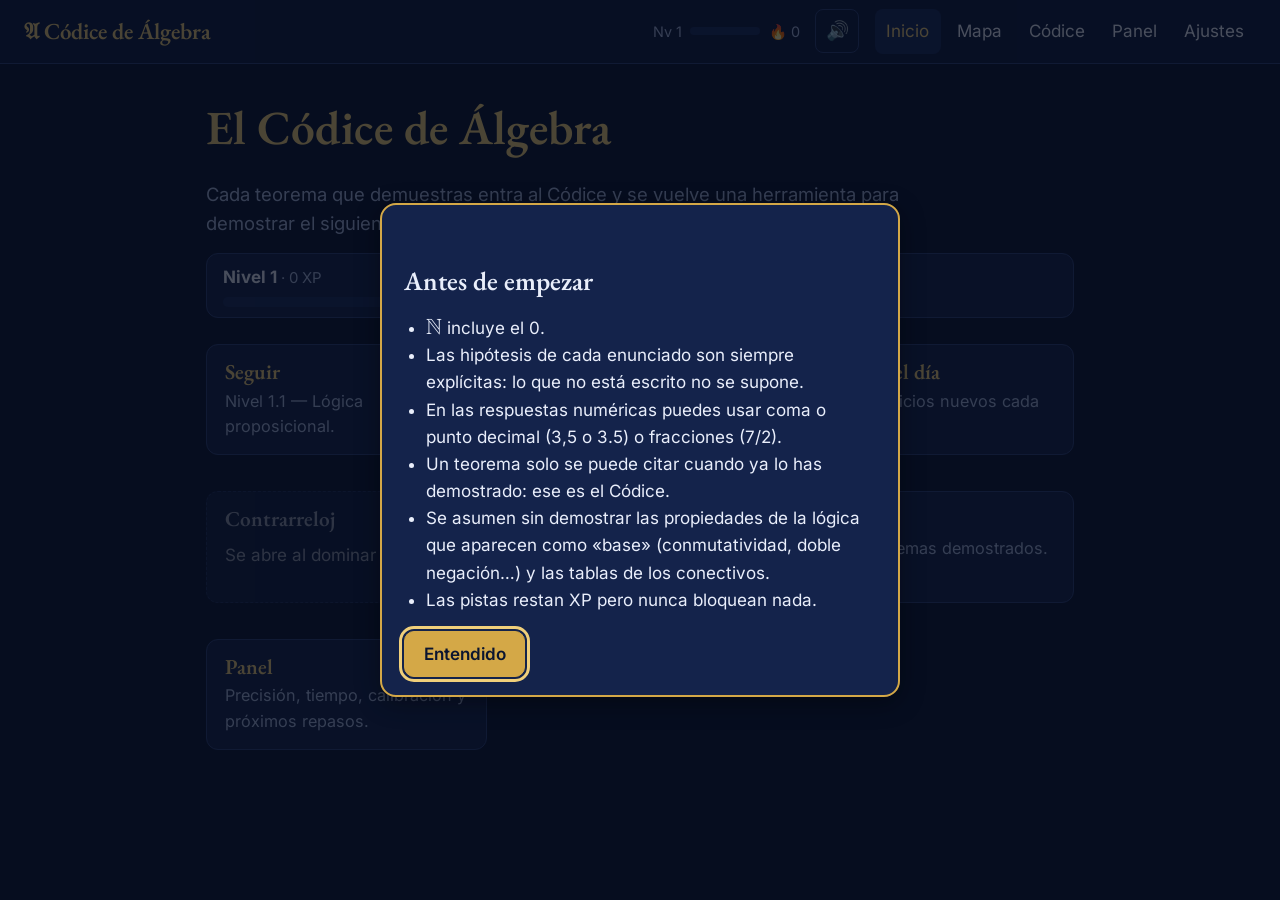
==== index.html @ 011b05c3 "Fase 1: motor completo y nivel 1.1 (logica proposicional) Co-Authored-By: Claude Sonnet 5.5 <noreply" ====
<!doctype html>
<html lang="es" data-tema="oscuro">
<head>
<meta charset="utf-8">
<meta name="viewport" content="width=device-width, initial-scale=1">
<title>El Códice de Álgebra</title>
<meta name="description" content="Juego en español para aprender álgebra universitaria resolviendo problemas y construyendo demostraciones. Cada teorema demostrado entra al Códice y se vuelve una herramienta.">
<meta name="theme-color" content="#0b1530">
<link rel="icon" href="data:image/svg+xml,%3Csvg xmlns=%27http://www.w3.org/2000/svg%27 viewBox=%270 0 64 64%27%3E%3Crect width=%2764%27 height=%2764%27 rx=%2714%27 fill=%27%230b1530%27/%3E%3Ctext x=%2732%27 y=%2746%27 font-size=%2744%27 text-anchor=%27middle%27 fill=%27%23d4a847%27 font-family=%27Georgia,serif%27%3EA%3C/text%3E%3C/svg%3E">
<style>
@font-face{font-family:'EB Garamond';font-style:normal;font-weight:400 700;font-display:swap;src:url([data-uri]) format('woff2');}
@font-face{font-family:'EB Garamond';font-style:italic;font-weight:400 700;font-display:swap;src:url([data-uri]) format('woff2');}
@font-face{font-family:'Inter';font-style:normal;font-weight:400 700;font-display:swap;src:url([data-uri]) format('woff2');}
@font-face{font-family:KaTeX_AMS;font-style:normal;font-weight:400;src:url([data-uri]) format('woff2');}@font-face{font-family:KaTeX_Caligraphic;font-style:normal;font-weight:400;src:url([data-uri]) format('woff2');}@font-face{font-family:KaTeX_Main;font-style:normal;font-weight:700;src:url([data-uri]) format('woff2');}@font-face{font-family:KaTeX_Main;font-style:italic;font-weight:700;src:url([data-uri]) format('woff2');}@font-face{font-family:KaTeX_Main;font-style:italic;font-weight:400;src:url([data-uri]) format('woff2');}@font-face{font-family:KaTeX_Main;font-style:normal;font-weight:400;src:url([data-uri]) format('woff2');}@font-face{font-family:KaTeX_Math;font-style:italic;font-weight:700;src:url([data-uri]) format('woff2');}@font-face{font-family:KaTeX_Math;font-style:italic;font-weight:400;src:url([data-uri]) format('woff2');}@font-face{font-family:"KaTeX_SansSerif";font-style:normal;font-weight:400;src:url([data-uri]) format('woff2');}@font-face{font-family:KaTeX_Size1;font-style:normal;font-weight:400;src:url([data-uri]) format('woff2');}@font-face{font-family:KaTeX_Size2;font-style:normal;font-weight:400;src:url([data-uri]) format('woff2');}@font-face{font-family:KaTeX_Size3;font-style:normal;font-weight:400;src:url([data-uri]) format('woff2');}@font-face{font-family:KaTeX_Size4;font-style:normal;font-weight:400;src:url([data-uri]) format('woff2');}.katex{font:normal 1.21em KaTeX_Main,Times New Roman,serif;line-height:1.2;text-indent:0;text-rendering:auto}.katex *{-ms-high-contrast-adjust:none!important;border-color:currentColor}.katex .katex-version:after{content:"0.16.22"}.katex .katex-mathml{clip:rect(1px,1px,1px,1px);border:0;height:1px;overflow:hidden;padding:0;position:absolute;width:1px}.katex .katex-html>.newline{display:block}.katex .base{position:relative;white-space:nowrap;width:-webkit-min-content;width:-moz-min-content;width:min-content}.katex .base,.katex .strut{display:inline-block}.katex .textbf{font-weight:700}.katex .textit{font-style:italic}.katex .textrm{font-family:KaTeX_Main}.katex .textsf{font-family:KaTeX_SansSerif}.katex .texttt{font-family:KaTeX_Typewriter}.katex .mathnormal{font-family:KaTeX_Math;font-style:italic}.katex .mathit{font-family:KaTeX_Main;font-style:italic}.katex .mathrm{font-style:normal}.katex .mathbf{font-family:KaTeX_Main;font-weight:700}.katex .boldsymbol{font-family:KaTeX_Math;font-style:italic;font-weight:700}.katex .amsrm,.katex .mathbb,.katex .textbb{font-family:KaTeX_AMS}.katex .mathcal{font-family:KaTeX_Caligraphic}.katex .mathfrak,.katex .textfrak{font-family:KaTeX_Fraktur}.katex .mathboldfrak,.katex .textboldfrak{font-family:KaTeX_Fraktur;font-weight:700}.katex .mathtt{font-family:KaTeX_Typewriter}.katex .mathscr,.katex .textscr{font-family:KaTeX_Script}.katex .mathsf,.katex .textsf{font-family:KaTeX_SansSerif}.katex .mathboldsf,.katex .textboldsf{font-family:KaTeX_SansSerif;font-weight:700}.katex .mathitsf,.katex .mathsfit,.katex .textitsf{font-family:KaTeX_SansSerif;font-style:italic}.katex .mainrm{font-family:KaTeX_Main;font-style:normal}.katex .vlist-t{border-collapse:collapse;display:inline-table;table-layout:fixed}.katex .vlist-r{display:table-row}.katex .vlist{display:table-cell;position:relative;vertical-align:bottom}.katex .vlist>span{display:block;height:0;position:relative}.katex .vlist>span>span{display:inline-block}.katex .vlist>span>.pstrut{overflow:hidden;width:0}.katex .vlist-t2{margin-right:-2px}.katex .vlist-s{display:table-cell;font-size:1px;min-width:2px;vertical-align:bottom;width:2px}.katex .vbox{align-items:baseline;display:inline-flex;flex-direction:column}.katex .hbox{width:100%}.katex .hbox,.katex .thinbox{display:inline-flex;flex-direction:row}.katex .thinbox{max-width:0;width:0}.katex .msupsub{text-align:left}.katex .mfrac>span>span{text-align:center}.katex .mfrac .frac-line{border-bottom-style:solid;display:inline-block;width:100%}.katex .hdashline,.katex .hline,.katex .mfrac .frac-line,.katex .overline .overline-line,.katex .rule,.katex .underline .underline-line{min-height:1px}.katex .mspace{display:inline-block}.katex .clap,.katex .llap,.katex .rlap{position:relative;width:0}.katex .clap>.inner,.katex .llap>.inner,.katex .rlap>.inner{position:absolute}.katex .clap>.fix,.katex .llap>.fix,.katex .rlap>.fix{display:inline-block}.katex .llap>.inner{right:0}.katex .clap>.inner,.katex .rlap>.inner{left:0}.katex .clap>.inner>span{margin-left:-50%;margin-right:50%}.katex .rule{border:0 solid;display:inline-block;position:relative}.katex .hline,.katex .overline .overline-line,.katex .underline .underline-line{border-bottom-style:solid;display:inline-block;width:100%}.katex .hdashline{border-bottom-style:dashed;display:inline-block;width:100%}.katex .sqrt>.root{margin-left:.2777777778em;margin-right:-.5555555556em}.katex .fontsize-ensurer.reset-size1.size1,.katex .sizing.reset-size1.size1{font-size:1em}.katex .fontsize-ensurer.reset-size1.size2,.katex .sizing.reset-size1.size2{font-size:1.2em}.katex .fontsize-ensurer.reset-size1.size3,.katex .sizing.reset-size1.size3{font-size:1.4em}.katex .fontsize-ensurer.reset-size1.size4,.katex .sizing.reset-size1.size4{font-size:1.6em}.katex .fontsize-ensurer.reset-size1.size5,.katex .sizing.reset-size1.size5{font-size:1.8em}.katex .fontsize-ensurer.reset-size1.size6,.katex .sizing.reset-size1.size6{font-size:2em}.katex .fontsize-ensurer.reset-size1.size7,.katex .sizing.reset-size1.size7{font-size:2.4em}.katex .fontsize-ensurer.reset-size1.size8,.katex .sizing.reset-size1.size8{font-size:2.88em}.katex .fontsize-ensurer.reset-size1.size9,.katex .sizing.reset-size1.size9{font-size:3.456em}.katex .fontsize-ensurer.reset-size1.size10,.katex .sizing.reset-size1.size10{font-size:4.148em}.katex .fontsize-ensurer.reset-size1.size11,.katex .sizing.reset-size1.size11{font-size:4.976em}.katex .fontsize-ensurer.reset-size2.size1,.katex .sizing.reset-size2.size1{font-size:.8333333333em}.katex .fontsize-ensurer.reset-size2.size2,.katex .sizing.reset-size2.size2{font-size:1em}.katex .fontsize-ensurer.reset-size2.size3,.katex .sizing.reset-size2.size3{font-size:1.1666666667em}.katex .fontsize-ensurer.reset-size2.size4,.katex .sizing.reset-size2.size4{font-size:1.3333333333em}.katex .fontsize-ensurer.reset-size2.size5,.katex .sizing.reset-size2.size5{font-size:1.5em}.katex .fontsize-ensurer.reset-size2.size6,.katex .sizing.reset-size2.size6{font-size:1.6666666667em}.katex .fontsize-ensurer.reset-size2.size7,.katex .sizing.reset-size2.size7{font-size:2em}.katex .fontsize-ensurer.reset-size2.size8,.katex .sizing.reset-size2.size8{font-size:2.4em}.katex .fontsize-ensurer.reset-size2.size9,.katex .sizing.reset-size2.size9{font-size:2.88em}.katex .fontsize-ensurer.reset-size2.size10,.katex .sizing.reset-size2.size10{font-size:3.4566666667em}.katex .fontsize-ensurer.reset-size2.size11,.katex .sizing.reset-size2.size11{font-size:4.1466666667em}.katex .fontsize-ensurer.reset-size3.size1,.katex .sizing.reset-size3.size1{font-size:.7142857143em}.katex .fontsize-ensurer.reset-size3.size2,.katex .sizing.reset-size3.size2{font-size:.8571428571em}.katex .fontsize-ensurer.reset-size3.size3,.katex .sizing.reset-size3.size3{font-size:1em}.katex .fontsize-ensurer.reset-size3.size4,.katex .sizing.reset-size3.size4{font-size:1.1428571429em}.katex .fontsize-ensurer.reset-size3.size5,.katex .sizing.reset-size3.size5{font-size:1.2857142857em}.katex .fontsize-ensurer.reset-size3.size6,.katex .sizing.reset-size3.size6{font-size:1.4285714286em}.katex .fontsize-ensurer.reset-size3.size7,.katex .sizing.reset-size3.size7{font-size:1.7142857143em}.katex .fontsize-ensurer.reset-size3.size8,.katex .sizing.reset-size3.size8{font-size:2.0571428571em}.katex .fontsize-ensurer.reset-size3.size9,.katex .sizing.reset-size3.size9{font-size:2.4685714286em}.katex .fontsize-ensurer.reset-size3.size10,.katex .sizing.reset-size3.size10{font-size:2.9628571429em}.katex .fontsize-ensurer.reset-size3.size11,.katex .sizing.reset-size3.size11{font-size:3.5542857143em}.katex .fontsize-ensurer.reset-size4.size1,.katex .sizing.reset-size4.size1{font-size:.625em}.katex .fontsize-ensurer.reset-size4.size2,.katex .sizing.reset-size4.size2{font-size:.75em}.katex .fontsize-ensurer.reset-size4.size3,.katex .sizing.reset-size4.size3{font-size:.875em}.katex .fontsize-ensurer.reset-size4.size4,.katex .sizing.reset-size4.size4{font-size:1em}.katex .fontsize-ensurer.reset-size4.size5,.katex .sizing.reset-size4.size5{font-size:1.125em}.katex .fontsize-ensurer.reset-size4.size6,.katex .sizing.reset-size4.size6{font-size:1.25em}.katex .fontsize-ensurer.reset-size4.size7,.katex .sizing.reset-size4.size7{font-size:1.5em}.katex .fontsize-ensurer.reset-size4.size8,.katex .sizing.reset-size4.size8{font-size:1.8em}.katex .fontsize-ensurer.reset-size4.size9,.katex .sizing.reset-size4.size9{font-size:2.16em}.katex .fontsize-ensurer.reset-size4.size10,.katex .sizing.reset-size4.size10{font-size:2.5925em}.katex .fontsize-ensurer.reset-size4.size11,.katex .sizing.reset-size4.size11{font-size:3.11em}.katex .fontsize-ensurer.reset-size5.size1,.katex .sizing.reset-size5.size1{font-size:.5555555556em}.katex .fontsize-ensurer.reset-size5.size2,.katex .sizing.reset-size5.size2{font-size:.6666666667em}.katex .fontsize-ensurer.reset-size5.size3,.katex .sizing.reset-size5.size3{font-size:.7777777778em}.katex .fontsize-ensurer.reset-size5.size4,.katex .sizing.reset-size5.size4{font-size:.8888888889em}.katex .fontsize-ensurer.reset-size5.size5,.katex .sizing.reset-size5.size5{font-size:1em}.katex .fontsize-ensurer.reset-size5.size6,.katex .sizing.reset-size5.size6{font-size:1.1111111111em}.katex .fontsize-ensurer.reset-size5.size7,.katex .sizing.reset-size5.size7{font-size:1.3333333333em}.katex .fontsize-ensurer.reset-size5.size8,.katex .sizing.reset-size5.size8{font-size:1.6em}.katex .fontsize-ensurer.reset-size5.size9,.katex .sizing.reset-size5.size9{font-size:1.92em}.katex .fontsize-ensurer.reset-size5.size10,.katex .sizing.reset-size5.size10{font-size:2.3044444444em}.katex .fontsize-ensurer.reset-size5.size11,.katex .sizing.reset-size5.size11{font-size:2.7644444444em}.katex .fontsize-ensurer.reset-size6.size1,.katex .sizing.reset-size6.size1{font-size:.5em}.katex .fontsize-ensurer.reset-size6.size2,.katex .sizing.reset-size6.size2{font-size:.6em}.katex .fontsize-ensurer.reset-size6.size3,.katex .sizing.reset-size6.size3{font-size:.7em}.katex .fontsize-ensurer.reset-size6.size4,.katex .sizing.reset-size6.size4{font-size:.8em}.katex .fontsize-ensurer.reset-size6.size5,.katex .sizing.reset-size6.size5{font-size:.9em}.katex .fontsize-ensurer.reset-size6.size6,.katex .sizing.reset-size6.size6{font-size:1em}.katex .fontsize-ensurer.reset-size6.size7,.katex .sizing.reset-size6.size7{font-size:1.2em}.katex .fontsize-ensurer.reset-size6.size8,.katex .sizing.reset-size6.size8{font-size:1.44em}.katex .fontsize-ensurer.reset-size6.size9,.katex .sizing.reset-size6.size9{font-size:1.728em}.katex .fontsize-ensurer.reset-size6.size10,.katex .sizing.reset-size6.size10{font-size:2.074em}.katex .fontsize-ensurer.reset-size6.size11,.katex .sizing.reset-size6.size11{font-size:2.488em}.katex .fontsize-ensurer.reset-size7.size1,.katex .sizing.reset-size7.size1{font-size:.4166666667em}.katex .fontsize-ensurer.reset-size7.size2,.katex .sizing.reset-size7.size2{font-size:.5em}.katex .fontsize-ensurer.reset-size7.size3,.katex .sizing.reset-size7.size3{font-size:.5833333333em}.katex .fontsize-ensurer.reset-size7.size4,.katex .sizing.reset-size7.size4{font-size:.6666666667em}.katex .fontsize-ensurer.reset-size7.size5,.katex .sizing.reset-size7.size5{font-size:.75em}.katex .fontsize-ensurer.reset-size7.size6,.katex .sizing.reset-size7.size6{font-size:.8333333333em}.katex .fontsize-ensurer.reset-size7.size7,.katex .sizing.reset-size7.size7{font-size:1em}.katex .fontsize-ensurer.reset-size7.size8,.katex .sizing.reset-size7.size8{font-size:1.2em}.katex .fontsize-ensurer.reset-size7.size9,.katex .sizing.reset-size7.size9{font-size:1.44em}.katex .fontsize-ensurer.reset-size7.size10,.katex .sizing.reset-size7.size10{font-size:1.7283333333em}.katex .fontsize-ensurer.reset-size7.size11,.katex .sizing.reset-size7.size11{font-size:2.0733333333em}.katex .fontsize-ensurer.reset-size8.size1,.katex .sizing.reset-size8.size1{font-size:.3472222222em}.katex .fontsize-ensurer.reset-size8.size2,.katex .sizing.reset-size8.size2{font-size:.4166666667em}.katex .fontsize-ensurer.reset-size8.size3,.katex .sizing.reset-size8.size3{font-size:.4861111111em}.katex .fontsize-ensurer.reset-size8.size4,.katex .sizing.reset-size8.size4{font-size:.5555555556em}.katex .fontsize-ensurer.reset-size8.size5,.katex .sizing.reset-size8.size5{font-size:.625em}.katex .fontsize-ensurer.reset-size8.size6,.katex .sizing.reset-size8.size6{font-size:.6944444444em}.katex .fontsize-ensurer.reset-size8.size7,.katex .sizing.reset-size8.size7{font-size:.8333333333em}.katex .fontsize-ensurer.reset-size8.size8,.katex .sizing.reset-size8.size8{font-size:1em}.katex .fontsize-ensurer.reset-size8.size9,.katex .sizing.reset-size8.size9{font-size:1.2em}.katex .fontsize-ensurer.reset-size8.size10,.katex .sizing.reset-size8.size10{font-size:1.4402777778em}.katex .fontsize-ensurer.reset-size8.size11,.katex .sizing.reset-size8.size11{font-size:1.7277777778em}.katex .fontsize-ensurer.reset-size9.size1,.katex .sizing.reset-size9.size1{font-size:.2893518519em}.katex .fontsize-ensurer.reset-size9.size2,.katex .sizing.reset-size9.size2{font-size:.3472222222em}.katex .fontsize-ensurer.reset-size9.size3,.katex .sizing.reset-size9.size3{font-size:.4050925926em}.katex .fontsize-ensurer.reset-size9.size4,.katex .sizing.reset-size9.size4{font-size:.462962963em}.katex .fontsize-ensurer.reset-size9.size5,.katex .sizing.reset-size9.size5{font-size:.5208333333em}.katex .fontsize-ensurer.reset-size9.size6,.katex .sizing.reset-size9.size6{font-size:.5787037037em}.katex .fontsize-ensurer.reset-size9.size7,.katex .sizing.reset-size9.size7{font-size:.6944444444em}.katex .fontsize-ensurer.reset-size9.size8,.katex .sizing.reset-size9.size8{font-size:.8333333333em}.katex .fontsize-ensurer.reset-size9.size9,.katex .sizing.reset-size9.size9{font-size:1em}.katex .fontsize-ensurer.reset-size9.size10,.katex .sizing.reset-size9.size10{font-size:1.2002314815em}.katex .fontsize-ensurer.reset-size9.size11,.katex .sizing.reset-size9.size11{font-size:1.4398148148em}.katex .fontsize-ensurer.reset-size10.size1,.katex .sizing.reset-size10.size1{font-size:.2410800386em}.katex .fontsize-ensurer.reset-size10.size2,.katex .sizing.reset-size10.size2{font-size:.2892960463em}.katex .fontsize-ensurer.reset-size10.size3,.katex .sizing.reset-size10.size3{font-size:.337512054em}.katex .fontsize-ensurer.reset-size10.size4,.katex .sizing.reset-size10.size4{font-size:.3857280617em}.katex .fontsize-ensurer.reset-size10.size5,.katex .sizing.reset-size10.size5{font-size:.4339440694em}.katex .fontsize-ensurer.reset-size10.size6,.katex .sizing.reset-size10.size6{font-size:.4821600771em}.katex .fontsize-ensurer.reset-size10.size7,.katex .sizing.reset-size10.size7{font-size:.5785920926em}.katex .fontsize-ensurer.reset-size10.size8,.katex .sizing.reset-size10.size8{font-size:.6943105111em}.katex .fontsize-ensurer.reset-size10.size9,.katex .sizing.reset-size10.size9{font-size:.8331726133em}.katex .fontsize-ensurer.reset-size10.size10,.katex .sizing.reset-size10.size10{font-size:1em}.katex .fontsize-ensurer.reset-size10.size11,.katex .sizing.reset-size10.size11{font-size:1.1996142719em}.katex .fontsize-ensurer.reset-size11.size1,.katex .sizing.reset-size11.size1{font-size:.2009646302em}.katex .fontsize-ensurer.reset-size11.size2,.katex .sizing.reset-size11.size2{font-size:.2411575563em}.katex .fontsize-ensurer.reset-size11.size3,.katex .sizing.reset-size11.size3{font-size:.2813504823em}.katex .fontsize-ensurer.reset-size11.size4,.katex .sizing.reset-size11.size4{font-size:.3215434084em}.katex .fontsize-ensurer.reset-size11.size5,.katex .sizing.reset-size11.size5{font-size:.3617363344em}.katex .fontsize-ensurer.reset-size11.size6,.katex .sizing.reset-size11.size6{font-size:.4019292605em}.katex .fontsize-ensurer.reset-size11.size7,.katex .sizing.reset-size11.size7{font-size:.4823151125em}.katex .fontsize-ensurer.reset-size11.size8,.katex .sizing.reset-size11.size8{font-size:.578778135em}.katex .fontsize-ensurer.reset-size11.size9,.katex .sizing.reset-size11.size9{font-size:.6945337621em}.katex .fontsize-ensurer.reset-size11.size10,.katex .sizing.reset-size11.size10{font-size:.8336012862em}.katex .fontsize-ensurer.reset-size11.size11,.katex .sizing.reset-size11.size11{font-size:1em}.katex .delimsizing.size1{font-family:KaTeX_Size1}.katex .delimsizing.size2{font-family:KaTeX_Size2}.katex .delimsizing.size3{font-family:KaTeX_Size3}.katex .delimsizing.size4{font-family:KaTeX_Size4}.katex .delimsizing.mult .delim-size1>span{font-family:KaTeX_Size1}.katex .delimsizing.mult .delim-size4>span{font-family:KaTeX_Size4}.katex .nulldelimiter{display:inline-block;width:.12em}.katex .delimcenter,.katex .op-symbol{position:relative}.katex .op-symbol.small-op{font-family:KaTeX_Size1}.katex .op-symbol.large-op{font-family:KaTeX_Size2}.katex .accent>.vlist-t,.katex .op-limits>.vlist-t{text-align:center}.katex .accent .accent-body{position:relative}.katex .accent .accent-body:not(.accent-full){width:0}.katex .overlay{display:block}.katex .mtable .vertical-separator{display:inline-block;min-width:1px}.katex .mtable .arraycolsep{display:inline-block}.katex .mtable .col-align-c>.vlist-t{text-align:center}.katex .mtable .col-align-l>.vlist-t{text-align:left}.katex .mtable .col-align-r>.vlist-t{text-align:right}.katex .svg-align{text-align:left}.katex svg{fill:currentColor;stroke:currentColor;fill-rule:nonzero;fill-opacity:1;stroke-width:1;stroke-linecap:butt;stroke-linejoin:miter;stroke-miterlimit:4;stroke-dasharray:none;stroke-dashoffset:0;stroke-opacity:1;display:block;height:inherit;position:absolute;width:100%}.katex svg path{stroke:none}.katex img{border-style:none;max-height:none;max-width:none;min-height:0;min-width:0}.katex .stretchy{display:block;overflow:hidden;position:relative;width:100%}.katex .stretchy:after,.katex .stretchy:before{content:""}.katex .hide-tail{overflow:hidden;position:relative;width:100%}.katex .halfarrow-left{left:0;overflow:hidden;position:absolute;width:50.2%}.katex .halfarrow-right{overflow:hidden;position:absolute;right:0;width:50.2%}.katex .brace-left{left:0;overflow:hidden;position:absolute;width:25.1%}.katex .brace-center{left:25%;overflow:hidden;position:absolute;width:50%}.katex .brace-right{overflow:hidden;position:absolute;right:0;width:25.1%}.katex .x-arrow-pad{padding:0 .5em}.katex .cd-arrow-pad{padding:0 .55556em 0 .27778em}.katex .mover,.katex .munder,.katex .x-arrow{text-align:center}.katex .boxpad{padding:0 .3em}.katex .fbox,.katex .fcolorbox{border:.04em solid;box-sizing:border-box}.katex .cancel-pad{padding:0 .2em}.katex .cancel-lap{margin-left:-.2em;margin-right:-.2em}.katex .sout{border-bottom-style:solid;border-bottom-width:.08em}.katex .angl{border-right:.049em solid;border-top:.049em solid;box-sizing:border-box;margin-right:.03889em}.katex .anglpad{padding:0 .03889em}.katex .eqn-num:before{content:"(" counter(katexEqnNo) ")";counter-increment:katexEqnNo}.katex .mml-eqn-num:before{content:"(" counter(mmlEqnNo) ")";counter-increment:mmlEqnNo}.katex .mtr-glue{width:50%}.katex .cd-vert-arrow{display:inline-block;position:relative}.katex .cd-label-left{display:inline-block;position:absolute;right:calc(50% + .3em);text-align:left}.katex .cd-label-right{display:inline-block;left:calc(50% + .3em);position:absolute;text-align:right}.katex-display{display:block;margin:1em 0;text-align:center}.katex-display>.katex{display:block;text-align:center;white-space:nowrap}.katex-display>.katex>.katex-html{display:block;position:relative}.katex-display>.katex>.katex-html>.tag{position:absolute;right:0}.katex-display.leqno>.katex>.katex-html>.tag{left:0;right:auto}.katex-display.fleqn>.katex{padding-left:2em;text-align:left}body{counter-reset:katexEqnNo mmlEqnNo}

/* El Códice de Álgebra — estudio académico nocturno (azul profundo, dorado y turquesa) con tema claro. */
:root, :root[data-tema="oscuro"] {
  --bg: #0b1530; --bg2: #0f1c3f; --panel: #14234b; --panel2: #1a2c5c; --ink: #e9eefb; --mute: #a9b8dc;
  --gold: #d4a847; --gold-ink: #f0cf7a; --teal: #3cc6c0; --line: #2d4177;
  --ok: #5fdba5; --ok-bg: #12382f; --mal: #ff9a90; --mal-bg: #43202a; --warn: #f5c26b; --warn-bg: #43361a;
  --focus: #f0cf7a; --btn-ink: #0b1530; --sombra: 0 6px 24px rgba(0,0,0,.35);
}
:root[data-tema="claro"] {
  --bg: #f6f0e1; --bg2: #efe6cf; --panel: #fffaf0; --panel2: #f7edd6; --ink: #1a2347; --mute: #445382;
  --gold: #7a5708; --gold-ink: #6b4c06; --teal: #0b6f6b; --line: #cdbf98;
  --ok: #0f6a45; --ok-bg: #dff3e8; --mal: #a8211a; --mal-bg: #f9e0dd; --warn: #7a4e00; --warn-bg: #f8ecc9;
  --focus: #1a2347; --btn-ink: #fffaf0; --sombra: 0 6px 20px rgba(60,40,0,.15);
}
* { box-sizing: border-box; }
html { font-size: 17px; }
body { margin: 0; background: var(--bg); color: var(--ink); font: 1rem/1.6 "Inter", system-ui, -apple-system, "Segoe UI", sans-serif; -webkit-text-size-adjust: 100%; }
h1, h2, h3, h4 { font-family: "EB Garamond", "Cormorant Garamond", Georgia, serif; font-weight: 600; line-height: 1.2; margin: 0 0 .5em; }
h1 { font-size: clamp(2rem, 6vw, 2.8rem); color: var(--gold-ink); }
h2 { font-size: 1.55rem; margin-top: 1.6em; } h3 { font-size: 1.25rem; } h4 { font-size: 1.1rem; }
p { margin: .6em 0; } a { color: var(--teal); } a:hover { color: var(--gold-ink); }
ul, ol { padding-left: 1.3em; }
.sr { position: absolute !important; width: 1px; height: 1px; margin: -1px; padding: 0; overflow: hidden; clip: rect(0 0 0 0); white-space: nowrap; border: 0; }
:focus-visible { outline: 3px solid var(--focus); outline-offset: 2px; border-radius: 4px; }
.saltar { position: absolute; left: -999px; top: 0; background: var(--gold); color: var(--btn-ink); padding: .5rem 1rem; z-index: 99; }
.saltar:focus { left: 8px; top: 8px; }

/* cabecera */
.cabecera { position: sticky; top: 0; z-index: 20; display: flex; flex-wrap: wrap; align-items: center; gap: .4rem .9rem; padding: .5rem 16px; background: var(--bg2); border-bottom: 1px solid var(--line); }
.marca-sitio { font: 600 1.35rem "EB Garamond", Georgia, serif; color: var(--gold-ink); text-decoration: none; margin-right: auto; }
.cab-xp { display: flex; align-items: center; gap: .5rem; font-size: .85rem; color: var(--mute); }
.cab-barra { width: 70px; height: 8px; background: var(--panel2); border-radius: 99px; overflow: hidden; display: inline-block; }
.cab-relleno { display: block; height: 100%; background: linear-gradient(90deg, var(--teal), var(--gold)); transition: width .5s; }
.icono-btn { background: none; border: 1px solid var(--line); color: var(--ink); border-radius: 8px; min-width: 44px; min-height: 44px; font-size: 1.1rem; cursor: pointer; }
nav { display: flex; flex-wrap: wrap; gap: .2rem; width: 100%; }
nav a { color: var(--ink); text-decoration: none; padding: .55rem .7rem; border-radius: 8px; min-height: 44px; display: inline-flex; align-items: center; }
nav a[aria-current="page"] { background: var(--panel2); color: var(--gold-ink); }
nav a:hover { background: var(--panel); }
@media (min-width: 720px) { nav { width: auto; } .cabecera { padding: .5rem 24px; } }

main { max-width: 900px; margin: 0 auto; padding: 16px 16px 80px; }
main:focus, main:focus-visible { outline: none; }
.vista > h1 { margin-top: .4em; }
.lema { color: var(--mute); font-size: 1.08rem; max-width: 60ch; }
.migas { font-size: .85rem; color: var(--mute); margin-bottom: 0; } .migas a { color: var(--mute); }
.etq { color: var(--mute); font-size: .88rem; } .ayuda { color: var(--mute); font-size: .92rem; }
.construccion { color: var(--mute); font-style: italic; }

/* tarjetas y rejillas */
.tarjeta { background: var(--panel); border: 1px solid var(--line); border-radius: 12px; padding: 14px 18px; margin: 12px 0; position: relative; }
.tarjeta.desactivada { opacity: .6; border-style: dashed; }
.enlace-tarjeta { display: block; color: var(--ink); text-decoration: none; transition: transform .15s, border-color .15s; }
.enlace-tarjeta:hover { border-color: var(--gold); transform: translateY(-2px); color: var(--ink); }
.enlace-tarjeta h3 { color: var(--gold-ink); margin-bottom: .2em; } .enlace-tarjeta p { margin: 0; color: var(--mute); font-size: .95rem; }
.rejilla { display: grid; gap: 12px; grid-template-columns: repeat(auto-fill, minmax(250px, 1fr)); }
.rejilla-2 { display: grid; gap: 12px; grid-template-columns: repeat(auto-fit, minmax(300px, 1fr)); }
.insignia { position: absolute; top: 10px; right: 12px; background: var(--gold); color: var(--btn-ink); border-radius: 99px; min-width: 26px; text-align: center; font-weight: 700; padding: 0 8px; }
.estado-jugador { display: grid; gap: 12px; grid-template-columns: repeat(auto-fit, minmax(240px, 1fr)); margin: 14px 0; }
.estado-jugador > div { background: var(--panel); border: 1px solid var(--line); border-radius: 12px; padding: 10px 16px; }
.barra { height: 10px; background: var(--panel2); border-radius: 99px; overflow: hidden; margin-top: 6px; }
.barra .relleno { height: 100%; background: linear-gradient(90deg, var(--teal), var(--gold)); transition: width .5s; }
.estrellas .llena { color: var(--gold-ink); } .estrellas .vacia { color: var(--mute); }

/* botones */
button, .boton { font: inherit; cursor: pointer; }
.primario, .secundario, .peligro, .boton { display: inline-flex; align-items: center; justify-content: center; min-height: 44px; padding: .5rem 1.1rem; border-radius: 10px; border: 1px solid var(--gold); text-decoration: none; font-weight: 600; }
.primario, .boton.primario { background: var(--gold); color: var(--btn-ink); }
.secundario, .boton.secundario { background: transparent; color: var(--gold-ink); }
.peligro { background: transparent; color: var(--mal); border-color: var(--mal); }
button:disabled { opacity: .5; cursor: not-allowed; }
.primario:hover:not(:disabled), .boton.primario:hover { filter: brightness(1.08); color: var(--btn-ink); }
.acciones { display: flex; flex-wrap: wrap; gap: 10px; margin: 14px 0; }
.mini { min-width: 44px; min-height: 44px; border-radius: 8px; border: 1px solid var(--line); background: var(--panel2); color: var(--ink); padding: 0 .6rem; }

/* ejercicio */
.sesion { margin-top: 8px; }
.cab-ejercicio { display: flex; flex-wrap: wrap; gap: 6px; margin-bottom: 6px; }
.chip { background: var(--panel2); border: 1px solid var(--line); border-radius: 99px; padding: 2px 12px; font-size: .82rem; color: var(--mute); }
.enunciado { font-size: 1.12rem; background: var(--panel); border-left: 4px solid var(--gold); padding: 8px 18px; border-radius: 0 12px 12px 0; margin: 10px 0; }
.enunciado p { margin: .4em 0; } .enunciado .etq { font-size: .9rem; }
.control { margin: 14px 0; }
.mate { font-size: 1.05em; }
.pistas { display: flex; flex-wrap: wrap; gap: 8px; align-items: center; margin: 10px 0; }
.pistas .etq { margin-right: 4px; } .pista { min-height: 40px; padding: .25rem .8rem; font-size: .9rem; }
.pista-lin { background: var(--warn-bg); color: var(--ink); border-radius: 8px; padding: 6px 12px; border-left: 4px solid var(--warn); }
.confianza { border: 1px dashed var(--line); border-radius: 12px; margin: 10px 0; padding: 8px 14px; } .confianza legend { padding: 0 6px; color: var(--mute); }
.opcion { display: flex; gap: 10px; align-items: flex-start; padding: 10px 14px; border: 1px solid var(--line); border-radius: 10px; margin: 6px 0; background: var(--panel); cursor: pointer; min-height: 44px; flex-wrap: wrap; }
.opcion.corta { display: inline-flex; margin-right: 8px; }
.opcion input { width: 22px; height: 22px; margin-top: 2px; accent-color: var(--gold); flex: none; }
.opcion:has(input:checked) { border-color: var(--gold); background: var(--panel2); }
.texto-opcion { flex: 1; min-width: 0; }
.opciones.fila { display: flex; flex-wrap: wrap; }
.etiqueta { font-weight: 600; margin: 14px 0 4px; }
.ok { border-color: var(--ok) !important; } .mal { border-color: var(--mal) !important; }
.opcion.ok, .linea-just.ok, .fila-orden.ok { background: var(--ok-bg); } .opcion.mal, .linea-just.mal, .fila-orden.mal { background: var(--mal-bg); }
.marca { display: inline-flex; gap: 4px; align-items: center; font-size: .82rem; font-weight: 700; margin-left: auto; padding: 0 8px; border-radius: 99px; }
.marca.ok { color: var(--ok); } .marca.mal { color: var(--mal); }
.nota-estrategia { flex-basis: 100%; font-size: .9rem; color: var(--mute); }

/* campo matemático y teclado */
.campo-bloque { max-width: 560px; }
.campo-mate { width: 100%; font: 1.25rem "Inter", monospace; padding: .6rem .8rem; border-radius: 10px; border: 2px solid var(--line); background: var(--bg2); color: var(--ink); min-height: 48px; }
.campo-mate:focus { border-color: var(--gold); outline: none; box-shadow: 0 0 0 3px color-mix(in srgb, var(--gold) 35%, transparent); }
.previa { min-height: 2.6rem; padding: 6px 4px; font-size: 1.15rem; } .previa-error { color: var(--warn); font-size: .9rem; }
.teclado { display: flex; flex-wrap: wrap; gap: 6px; margin-top: 6px; }
.tecla { min-width: 46px; min-height: 46px; border-radius: 8px; border: 1px solid var(--line); background: var(--panel2); color: var(--ink); font-size: 1.15rem; }
.tecla:active { background: var(--gold); color: var(--btn-ink); }

/* tabla de verdad */
.tabla-envoltura { overflow-x: auto; }
.tabla-verdad { border-collapse: collapse; margin: 6px 0; }
.tabla-verdad th, .tabla-verdad td { border: 1px solid var(--line); padding: 6px 14px; text-align: center; font-size: 1.05rem; }
.tabla-verdad th { background: var(--panel2); color: var(--gold-ink); }
.celda-vf { min-width: 48px; min-height: 44px; border-radius: 8px; border: 2px dashed var(--line); background: var(--bg2); color: var(--ink); font: 700 1.1rem "Inter", sans-serif; }
.celda-vf[data-v="true"] { border-style: solid; border-color: var(--teal); color: var(--teal); } .celda-vf[data-v="false"] { border-style: solid; border-color: var(--warn); color: var(--warn); }
.celda-vf.grande { min-width: 64px; } .celda-vf[aria-pressed="true"] { border-color: var(--teal); color: var(--teal); border-style: solid; }
.celda-vf.ok { border-color: var(--ok) !important; } .celda-vf.mal { border-color: var(--mal) !important; }
.asignacion { display: flex; gap: 18px; flex-wrap: wrap; } .var-valor { display: flex; align-items: center; gap: 8px; font-size: 1.2rem; }

/* procedimiento */
.estado-actual { font-size: 1.25rem; padding: 10px 14px; background: var(--panel); border: 1px solid var(--gold); border-radius: 12px; }
.opciones-paso { list-style: none; padding: 0; } .opciones-paso li { margin: 6px 0; }
.paso { width: 100%; text-align: left; padding: .6rem .9rem; border-radius: 10px; border: 1px solid var(--line); background: var(--panel); color: var(--ink); min-height: 44px; }
.paso:hover:not(:disabled) { border-color: var(--teal); } .ley { color: var(--gold-ink); font-weight: 600; }
.historial { color: var(--mute); }

/* listas de demostración */
.ordenable, .lineas { list-style: none; padding: 0; counter-reset: ln; }
.fila-orden, .linea-just, .linea-hueco { display: flex; gap: 10px; align-items: center; padding: 8px 10px; border: 1px solid var(--line); border-radius: 10px; margin: 6px 0; background: var(--panel); flex-wrap: wrap; }
.fila-orden.descartada { opacity: .5; text-decoration: line-through; }
.fila-orden.tomada { border-color: var(--gold); box-shadow: 0 0 0 3px color-mix(in srgb, var(--gold) 40%, transparent); }
.fila-orden.arrastrando { opacity: .8; box-shadow: var(--sombra); }
.asa { min-width: 44px; min-height: 44px; border: 1px dashed var(--line); background: transparent; color: var(--mute); border-radius: 8px; font-size: 1.3rem; cursor: grab; touch-action: none; }
.texto-linea { flex: 1 1 260px; min-width: 0; overflow-wrap: anywhere; }
.acciones-linea { display: flex; gap: 6px; flex-wrap: wrap; }
.linea-just, .linea-hueco { display: block; }
.lineas { counter-reset: ln; } .lineas > li::before { counter-increment: ln; content: counter(ln) "."; color: var(--gold-ink); font-weight: 700; margin-right: 8px; float: left; }
.lineas > li .texto-linea { display: block; margin-left: 28px; }
.just-sel { margin: 6px 0 0 28px; font-size: .92rem; color: var(--mute); } .just-sel select { font: inherit; max-width: 100%; min-height: 40px; background: var(--bg2); color: var(--ink); border: 1px solid var(--line); border-radius: 8px; padding: 4px 8px; }
.texto-linea select { display: block; margin-top: 6px; font: inherit; max-width: 100%; min-height: 40px; background: var(--bg2); color: var(--ink); border: 1px solid var(--line); border-radius: 8px; padding: 4px 8px; }
.chip-hueco { display: inline-flex; align-items: center; min-height: 36px; padding: 0 12px; border: 2px dashed var(--gold); border-radius: 8px; background: var(--bg2); color: var(--gold-ink); margin: 0 3px; font: inherit; }
.chip-hueco.lleno { border-style: solid; color: var(--ink); } .chip-hueco.ok { border-color: var(--ok); } .chip-hueco.mal { border-color: var(--mal); }
.panel-hueco { margin: 8px 0 4px 28px; padding: 8px; border: 1px solid var(--gold); border-radius: 10px; background: var(--panel2); display: flex; flex-direction: column; gap: 6px; }
.panel-hueco[hidden] { display: none; }
.opcion-hueco { text-align: left; padding: 8px 12px; border: 1px solid var(--line); border-radius: 8px; background: var(--panel); color: var(--ink); min-height: 44px; }
.opcion-hueco:hover { border-color: var(--teal); }
.redaccion { width: 100%; font: inherit; padding: .6rem; background: var(--bg2); color: var(--ink); border: 2px solid var(--line); border-radius: 10px; margin: 8px 0; }
.modelo { background: var(--panel); border: 1px solid var(--teal); border-radius: 12px; padding: 4px 16px; margin: 10px 0; }

/* resultado */
.resultado { margin-top: 14px; }
.banner { display: flex; gap: 8px; align-items: baseline; flex-wrap: wrap; padding: 12px 16px; border-radius: 12px; border: 2px solid; font-size: 1.05rem; }
.banner .ic { font-size: 1.3rem; }
.banner.ok { background: var(--ok-bg); border-color: var(--ok); color: var(--ink); } .banner.ok .ic { color: var(--ok); }
.banner.mal { background: var(--mal-bg); border-color: var(--mal); } .banner.mal .ic { color: var(--mal); }
.banner.parcial { background: var(--warn-bg); border-color: var(--warn); } .banner.parcial .ic { color: var(--warn); }
.aviso-in { color: var(--warn); font-weight: 600; }
.firma { background: var(--warn-bg); border-left: 4px solid var(--warn); padding: 8px 14px; border-radius: 0 10px 10px 0; }
.xp-linea { margin: 8px 0; } .xp-ganado { color: var(--gold-ink); font-weight: 700; font-size: 1.2rem; display: inline-block; }
.logro-linea { padding: 8px 14px; border-radius: 10px; background: var(--panel2); border: 1px solid var(--gold); margin: 8px 0; }
.logro-linea.teorema { border-color: var(--gold); background: color-mix(in srgb, var(--gold) 18%, var(--panel)); }
.solucion { margin: 10px 0; background: var(--panel); border: 1px solid var(--line); border-radius: 10px; padding: 6px 14px; } .solucion summary { cursor: pointer; min-height: 32px; font-weight: 600; color: var(--teal); }
.autoexp { border: 1px solid var(--line); border-radius: 12px; margin: 10px 0; padding: 8px 14px; } .autoexp legend { color: var(--gold-ink); padding: 0 6px; }
.opcion-ae { display: block; width: 100%; text-align: left; margin: 6px 0; padding: 10px 14px; border-radius: 10px; border: 1px solid var(--line); background: var(--panel); color: var(--ink); min-height: 44px; }
.opcion-ae.ok { background: var(--ok-bg); } .opcion-ae.mal { background: var(--mal-bg); } .ok-txt { color: var(--ok); } .mal-txt { color: var(--mal); }
.nav-final { position: sticky; bottom: 8px; background: color-mix(in srgb, var(--bg) 88%, transparent); padding: 6px 0; }

/* códice y mapa */
.tm-card.bloqueado { opacity: .75; border-style: dashed; } .tm-card.dominado, .tm-card.en-curso { border-color: var(--gold); }
.madurez { display: inline-flex; gap: 4px; margin-left: 6px; vertical-align: middle; } .punto { width: 10px; height: 10px; border-radius: 50%; border: 1px solid var(--gold); display: inline-block; } .punto.lleno { background: var(--gold); }
.etiqueta-estado { font: 400 .85rem "Inter", sans-serif; color: var(--mute); }
.lista-teoremas { list-style: none; padding: 0; } .lista-teoremas li { padding: 6px 0; border-bottom: 1px solid var(--line); }
.arbol-caja { overflow: auto; border: 1px solid var(--line); border-radius: 12px; background: var(--bg2); padding: 6px; max-height: 520px; }
.arbol { display: block; font-family: "Inter", sans-serif; }
.arbol-titulo { fill: var(--gold-ink); font: 600 17px "EB Garamond", Georgia, serif; }
.arista { fill: none; stroke: var(--line); stroke-width: 2; } .arista.viva { stroke: var(--teal); }
.nodo { cursor: pointer; } .nodo rect { fill: var(--panel); stroke: var(--line); stroke-width: 2; }
.nodo.disponible rect { stroke: var(--teal); } .nodo.en-curso rect { stroke: var(--gold); fill: color-mix(in srgb, var(--gold) 14%, var(--panel)); } .nodo.dominado rect { stroke: var(--gold); stroke-width: 3; fill: color-mix(in srgb, var(--gold) 26%, var(--panel)); }
.nodo.bloqueado rect { stroke-dasharray: 5 4; } .nodo-titulo { fill: var(--ink); font-size: 14px; font-weight: 600; } .nodo-estado { fill: var(--mute); font-size: 12px; }
.nodo:hover rect, .nodo:focus rect { stroke: var(--focus); } .nodo:focus { outline: none; } .nodo:focus-visible rect { stroke: var(--focus); stroke-width: 4; }
.pto { fill: none; stroke: var(--gold); stroke-width: 1.5; } .pto.lleno { fill: var(--gold); }
.leyenda { display: flex; flex-wrap: wrap; gap: 14px; margin: 8px 0; font-size: .88rem; color: var(--mute); } .ley-item { display: inline-flex; gap: 6px; align-items: center; }
.ley-muestra { width: 18px; height: 14px; border: 2px solid var(--line); border-radius: 4px; display: inline-block; } .ley-muestra.disponible { border-color: var(--teal); } .ley-muestra.en-curso { border-color: var(--gold); } .ley-muestra.dominado { border-color: var(--gold); background: color-mix(in srgb, var(--gold) 40%, transparent); } .ley-muestra.bloqueado { border-style: dashed; }
.ilumina { animation: ilumina 1.4s ease-out; } @keyframes ilumina { 0% { box-shadow: 0 0 0 0 var(--gold); } 40% { box-shadow: 0 0 28px 8px var(--gold); } 100% { box-shadow: 0 0 0 0 transparent; } }
.destello { animation: destello .8s ease-out; } @keyframes destello { 0% { box-shadow: 0 0 0 0 var(--teal); background-color: color-mix(in srgb, var(--teal) 30%, transparent); } 100% { box-shadow: 0 0 0 14px transparent; } }

/* panel */
.lista-hab { list-style: none; padding: 0; } .fila-hab { display: grid; grid-template-columns: 1fr 90px 90px; gap: 4px 10px; align-items: center; padding: 6px 0; border-bottom: 1px solid var(--line); }
.fila-hab .nombre-hab { grid-column: 1 / -1; font-weight: 600; } .fila-hab .pct, .fila-hab .vig { font-size: .82rem; color: var(--mute); } .vig.baja { color: var(--warn); }
.grafico { width: 100%; max-width: 360px; } .grafico rect { fill: var(--teal); } .grafico text { fill: var(--mute); font-size: 11px; }
.grafico .ideal { fill: none; stroke: var(--mute); stroke-dasharray: 5 4; stroke-width: 2; } .grafico .real { fill: none; stroke: var(--gold); stroke-width: 3; } .grafico .pto-real { fill: var(--gold); }
.logros { list-style: none; padding: 0; } .logros li { padding: 6px 0; opacity: .6; } .logros li.ganado { opacity: 1; }

/* avisos, modal, partículas */
.avisos { position: fixed; right: 12px; bottom: 12px; display: flex; flex-direction: column; gap: 8px; z-index: 60; }
.aviso { background: var(--panel2); border: 1px solid var(--gold); padding: 10px 14px; border-radius: 10px; box-shadow: var(--sombra); transition: opacity .4s; } .aviso.sale { opacity: 0; }
.aviso-fijo { background: var(--warn-bg); color: var(--ink); border-bottom: 2px solid var(--warn); padding: 8px 16px; text-align: center; } .aviso-fijo[hidden] { display: none; }
.fondo-modal { position: fixed; inset: 0; background: rgba(5,10,25,.7); display: flex; align-items: center; justify-content: center; z-index: 80; padding: 16px; }
.modal { background: var(--panel); border: 2px solid var(--gold); border-radius: 16px; max-width: 520px; max-height: 92vh; overflow: auto; padding: 18px 22px; box-shadow: var(--sombra); }
.particulas { position: fixed; inset: 0; pointer-events: none; z-index: 70; }

/* movimiento reducido (sistema o ajuste manual) */
@media (prefers-reduced-motion: reduce) { *, *::before, *::after { animation: none !important; transition: none !important; scroll-behavior: auto !important; } }
.reducir *, .reducir *::before, .reducir *::after { animation: none !important; transition: none !important; }

@media (max-width: 560px) {
  .cabecera { gap: .1rem .6rem; padding: .35rem 12px; }
  .marca-sitio { font-size: 1.15rem; }
  .cab-barra { width: 44px; }
  .icono-btn { min-width: 40px; min-height: 40px; }
  nav { flex-wrap: nowrap; overflow-x: auto; gap: 0; scrollbar-width: none; }
  nav a { padding: .45rem .6rem; font-size: .92rem; white-space: nowrap; }
}
@media (max-width: 480px) {
  html { font-size: 16px; } main { padding: 12px 16px 80px; }
  .fila-hab { grid-template-columns: 1fr 70px; } .fila-hab .vig { grid-column: 1 / -1; }
  .tecla { min-width: 44px; }
}

</style>
</head>
<body>
<div id="app"></div>
<noscript><p style="padding:1rem">Este juego necesita JavaScript.</p></noscript>
<script>
!function(e,t){"object"==typeof exports&&"object"==typeof module?module.exports=t():"function"==typeof define&&define.amd?define([],t):"object"==typeof exports?exports.katex=t():e.katex=t()}("undefined"!=typeof self?self:this,(function(){return function(){"use strict";var e={d:function(t,r){for(var n in r)e.o(r,n)&&!e.o(t,n)&&Object.defineProperty(t,n,{enumerable:!0,get:r[n]})},o:function(e,t){return Object.prototype.hasOwnProperty.call(e,t)}},t={};e.d(t,{default:function(){return Wn}});class r{constructor(e,t){this.name=void 0,this.position=void 0,this.length=void 0,this.rawMessage=void 0;let n,o,s="KaTeX parse error: "+e;const i=t&&t.loc;if(i&&i.start<=i.end){const e=i.lexer.input;n=i.start,o=i.end,n===e.length?s+=" at end of input: ":s+=" at position "+(n+1)+": ";const t=e.slice(n,o).replace(/[^]/g,"$&\u0332");let r,a;r=n>15?"\u2026"+e.slice(n-15,n):e.slice(0,n),a=o+15<e.length?e.slice(o,o+15)+"\u2026":e.slice(o),s+=r+t+a}const a=new Error(s);return a.name="ParseError",a.__proto__=r.prototype,a.position=n,null!=n&&null!=o&&(a.length=o-n),a.rawMessage=e,a}}r.prototype.__proto__=Error.prototype;var n=r;const o=/([A-Z])/g,s={"&":"&amp;",">":"&gt;","<":"&lt;",'"':"&quot;","'":"&#x27;"},i=/[&><"']/g;const a=function(e){return"ordgroup"===e.type||"color"===e.type?1===e.body.length?a(e.body[0]):e:"font"===e.type?a(e.body):e};var l={contains:function(e,t){return-1!==e.indexOf(t)},deflt:function(e,t){return void 0===e?t:e},escape:function(e){return String(e).replace(i,(e=>s[e]))},hyphenate:function(e){return e.replace(o,"-$1").toLowerCase()},getBaseElem:a,isCharacterBox:function(e){const t=a(e);return"mathord"===t.type||"textord"===t.type||"atom"===t.type},protocolFromUrl:function(e){const t=/^[\x00-\x20]*([^\\/#?]*?)(:|&#0*58|&#x0*3a|&colon)/i.exec(e);return t?":"!==t[2]?null:/^[a-zA-Z][a-zA-Z0-9+\-.]*$/.test(t[1])?t[1].toLowerCase():null:"_relative"}};const h={displayMode:{type:"boolean",description:"Render math in display mode, which puts the math in display style (so \\int and \\sum are large, for example), and centers the math on the page on its own line.",cli:"-d, --display-mode"},output:{type:{enum:["htmlAndMathml","html","mathml"]},description:"Determines the markup language of the output.",cli:"-F, --format <type>"},leqno:{type:"boolean",description:"Render display math in leqno style (left-justified tags)."},fleqn:{type:"boolean",description:"Render display math flush left."},throwOnError:{type:"boolean",default:!0,cli:"-t, --no-throw-on-error",cliDescription:"Render errors (in the color given by --error-color) instead of throwing a ParseError exception when encountering an error."},errorColor:{type:"string",default:"#cc0000",cli:"-c, --error-color <color>",cliDescription:"A color string given in the format 'rgb' or 'rrggbb' (no #). This option determines the color of errors rendered by the -t option.",cliProcessor:e=>"#"+e},macros:{type:"object",cli:"-m, --macro <def>",cliDescription:"Define custom macro of the form '\\foo:expansion' (use multiple -m arguments for multiple macros).",cliDefault:[],cliProcessor:(e,t)=>(t.push(e),t)},minRuleThickness:{type:"number",description:"Specifies a minimum thickness, in ems, for fraction lines, `\\sqrt` top lines, `{array}` vertical lines, `\\hline`, `\\hdashline`, `\\underline`, `\\overline`, and the borders of `\\fbox`, `\\boxed`, and `\\fcolorbox`.",processor:e=>Math.max(0,e),cli:"--min-rule-thickness <size>",cliProcessor:parseFloat},colorIsTextColor:{type:"boolean",description:"Makes \\color behave like LaTeX's 2-argument \\textcolor, instead of LaTeX's one-argument \\color mode change.",cli:"-b, --color-is-text-color"},strict:{type:[{enum:["warn","ignore","error"]},"boolean","function"],description:"Turn on strict / LaTeX faithfulness mode, which throws an error if the input uses features that are not supported by LaTeX.",cli:"-S, --strict",cliDefault:!1},trust:{type:["boolean","function"],description:"Trust the input, enabling all HTML features such as \\url.",cli:"-T, --trust"},maxSize:{type:"number",default:1/0,description:"If non-zero, all user-specified sizes, e.g. in \\rule{500em}{500em}, will be capped to maxSize ems. Otherwise, elements and spaces can be arbitrarily large",processor:e=>Math.max(0,e),cli:"-s, --max-size <n>",cliProcessor:parseInt},maxExpand:{type:"number",default:1e3,description:"Limit the number of macro expansions to the specified number, to prevent e.g. infinite macro loops. If set to Infinity, the macro expander will try to fully expand as in LaTeX.",processor:e=>Math.max(0,e),cli:"-e, --max-expand <n>",cliProcessor:e=>"Infinity"===e?1/0:parseInt(e)},globalGroup:{type:"boolean",cli:!1}};function c(e){if(e.default)return e.default;const t=e.type,r=Array.isArray(t)?t[0]:t;if("string"!=typeof r)return r.enum[0];switch(r){case"boolean":return!1;case"string":return"";case"number":return 0;case"object":return{}}}class m{constructor(e){this.displayMode=void 0,this.output=void 0,this.leqno=void 0,this.fleqn=void 0,this.throwOnError=void 0,this.errorColor=void 0,this.macros=void 0,this.minRuleThickness=void 0,this.colorIsTextColor=void 0,this.strict=void 0,this.trust=void 0,this.maxSize=void 0,this.maxExpand=void 0,this.globalGroup=void 0,e=e||{};for(const t in h)if(h.hasOwnProperty(t)){const r=h[t];this[t]=void 0!==e[t]?r.processor?r.processor(e[t]):e[t]:c(r)}}reportNonstrict(e,t,r){let o=this.strict;if("function"==typeof o&&(o=o(e,t,r)),o&&"ignore"!==o){if(!0===o||"error"===o)throw new n("LaTeX-incompatible input and strict mode is set to 'error': "+t+" ["+e+"]",r);"warn"===o?"undefined"!=typeof console&&console.warn("LaTeX-incompatible input and strict mode is set to 'warn': "+t+" ["+e+"]"):"undefined"!=typeof console&&console.warn("LaTeX-incompatible input and strict mode is set to unrecognized '"+o+"': "+t+" ["+e+"]")}}useStrictBehavior(e,t,r){let n=this.strict;if("function"==typeof n)try{n=n(e,t,r)}catch(e){n="error"}return!(!n||"ignore"===n)&&(!0===n||"error"===n||("warn"===n?("undefined"!=typeof console&&console.warn("LaTeX-incompatible input and strict mode is set to 'warn': "+t+" ["+e+"]"),!1):("undefined"!=typeof console&&console.warn("LaTeX-incompatible input and strict mode is set to unrecognized '"+n+"': "+t+" ["+e+"]"),!1)))}isTrusted(e){if(e.url&&!e.protocol){const t=l.protocolFromUrl(e.url);if(null==t)return!1;e.protocol=t}const t="function"==typeof this.trust?this.trust(e):this.trust;return Boolean(t)}}class p{constructor(e,t,r){this.id=void 0,this.size=void 0,this.cramped=void 0,this.id=e,this.size=t,this.cramped=r}sup(){return u[d[this.id]]}sub(){return u[g[this.id]]}fracNum(){return u[f[this.id]]}fracDen(){return u[b[this.id]]}cramp(){return u[y[this.id]]}text(){return u[x[this.id]]}isTight(){return this.size>=2}}const u=[new p(0,0,!1),new p(1,0,!0),new p(2,1,!1),new p(3,1,!0),new p(4,2,!1),new p(5,2,!0),new p(6,3,!1),new p(7,3,!0)],d=[4,5,4,5,6,7,6,7],g=[5,5,5,5,7,7,7,7],f=[2,3,4,5,6,7,6,7],b=[3,3,5,5,7,7,7,7],y=[1,1,3,3,5,5,7,7],x=[0,1,2,3,2,3,2,3];var w={DISPLAY:u[0],TEXT:u[2],SCRIPT:u[4],SCRIPTSCRIPT:u[6]};const v=[{name:"latin",blocks:[[256,591],[768,879]]},{name:"cyrillic",blocks:[[1024,1279]]},{name:"armenian",blocks:[[1328,1423]]},{name:"brahmic",blocks:[[2304,4255]]},{name:"georgian",blocks:[[4256,4351]]},{name:"cjk",blocks:[[12288,12543],[19968,40879],[65280,65376]]},{name:"hangul",blocks:[[44032,55215]]}];const k=[];function S(e){for(let t=0;t<k.length;t+=2)if(e>=k[t]&&e<=k[t+1])return!0;return!1}v.forEach((e=>e.blocks.forEach((e=>k.push(...e)))));const M=80,z={doubleleftarrow:"M262 157\nl10-10c34-36 62.7-77 86-123 3.3-8 5-13.3 5-16 0-5.3-6.7-8-20-8-7.3\n 0-12.2.5-14.5 1.5-2.3 1-4.8 4.5-7.5 10.5-49.3 97.3-121.7 169.3-217 216-28\n 14-57.3 25-88 33-6.7 2-11 3.8-13 5.5-2 1.7-3 4.2-3 7.5s1 5.8 3 7.5\nc2 1.7 6.3 3.5 13 5.5 68 17.3 128.2 47.8 180.5 91.5 52.3 43.7 93.8 96.2 124.5\n 157.5 9.3 8 15.3 12.3 18 13h6c12-.7 18-4 18-10 0-2-1.7-7-5-15-23.3-46-52-87\n-86-123l-10-10h399738v-40H218c328 0 0 0 0 0l-10-8c-26.7-20-65.7-43-117-69 2.7\n-2 6-3.7 10-5 36.7-16 72.3-37.3 107-64l10-8h399782v-40z\nm8 0v40h399730v-40zm0 194v40h399730v-40z",doublerightarrow:"M399738 392l\n-10 10c-34 36-62.7 77-86 123-3.3 8-5 13.3-5 16 0 5.3 6.7 8 20 8 7.3 0 12.2-.5\n 14.5-1.5 2.3-1 4.8-4.5 7.5-10.5 49.3-97.3 121.7-169.3 217-216 28-14 57.3-25 88\n-33 6.7-2 11-3.8 13-5.5 2-1.7 3-4.2 3-7.5s-1-5.8-3-7.5c-2-1.7-6.3-3.5-13-5.5-68\n-17.3-128.2-47.8-180.5-91.5-52.3-43.7-93.8-96.2-124.5-157.5-9.3-8-15.3-12.3-18\n-13h-6c-12 .7-18 4-18 10 0 2 1.7 7 5 15 23.3 46 52 87 86 123l10 10H0v40h399782\nc-328 0 0 0 0 0l10 8c26.7 20 65.7 43 117 69-2.7 2-6 3.7-10 5-36.7 16-72.3 37.3\n-107 64l-10 8H0v40zM0 157v40h399730v-40zm0 194v40h399730v-40z",leftarrow:"M400000 241H110l3-3c68.7-52.7 113.7-120\n 135-202 4-14.7 6-23 6-25 0-7.3-7-11-21-11-8 0-13.2.8-15.5 2.5-2.3 1.7-4.2 5.8\n-5.5 12.5-1.3 4.7-2.7 10.3-4 17-12 48.7-34.8 92-68.5 130S65.3 228.3 18 247\nc-10 4-16 7.7-18 11 0 8.7 6 14.3 18 17 47.3 18.7 87.8 47 121.5 85S196 441.3 208\n 490c.7 2 1.3 5 2 9s1.2 6.7 1.5 8c.3 1.3 1 3.3 2 6s2.2 4.5 3.5 5.5c1.3 1 3.3\n 1.8 6 2.5s6 1 10 1c14 0 21-3.7 21-11 0-2-2-10.3-6-25-20-79.3-65-146.7-135-202\n l-3-3h399890zM100 241v40h399900v-40z",leftbrace:"M6 548l-6-6v-35l6-11c56-104 135.3-181.3 238-232 57.3-28.7 117\n-45 179-50h399577v120H403c-43.3 7-81 15-113 26-100.7 33-179.7 91-237 174-2.7\n 5-6 9-10 13-.7 1-7.3 1-20 1H6z",leftbraceunder:"M0 6l6-6h17c12.688 0 19.313.3 20 1 4 4 7.313 8.3 10 13\n 35.313 51.3 80.813 93.8 136.5 127.5 55.688 33.7 117.188 55.8 184.5 66.5.688\n 0 2 .3 4 1 18.688 2.7 76 4.3 172 5h399450v120H429l-6-1c-124.688-8-235-61.7\n-331-161C60.687 138.7 32.312 99.3 7 54L0 41V6z",leftgroup:"M400000 80\nH435C64 80 168.3 229.4 21 260c-5.9 1.2-18 0-18 0-2 0-3-1-3-3v-38C76 61 257 0\n 435 0h399565z",leftgroupunder:"M400000 262\nH435C64 262 168.3 112.6 21 82c-5.9-1.2-18 0-18 0-2 0-3 1-3 3v38c76 158 257 219\n 435 219h399565z",leftharpoon:"M0 267c.7 5.3 3 10 7 14h399993v-40H93c3.3\n-3.3 10.2-9.5 20.5-18.5s17.8-15.8 22.5-20.5c50.7-52 88-110.3 112-175 4-11.3 5\n-18.3 3-21-1.3-4-7.3-6-18-6-8 0-13 .7-15 2s-4.7 6.7-8 16c-42 98.7-107.3 174.7\n-196 228-6.7 4.7-10.7 8-12 10-1.3 2-2 5.7-2 11zm100-26v40h399900v-40z",leftharpoonplus:"M0 267c.7 5.3 3 10 7 14h399993v-40H93c3.3-3.3 10.2-9.5\n 20.5-18.5s17.8-15.8 22.5-20.5c50.7-52 88-110.3 112-175 4-11.3 5-18.3 3-21-1.3\n-4-7.3-6-18-6-8 0-13 .7-15 2s-4.7 6.7-8 16c-42 98.7-107.3 174.7-196 228-6.7 4.7\n-10.7 8-12 10-1.3 2-2 5.7-2 11zm100-26v40h399900v-40zM0 435v40h400000v-40z\nm0 0v40h400000v-40z",leftharpoondown:"M7 241c-4 4-6.333 8.667-7 14 0 5.333.667 9 2 11s5.333\n 5.333 12 10c90.667 54 156 130 196 228 3.333 10.667 6.333 16.333 9 17 2 .667 5\n 1 9 1h5c10.667 0 16.667-2 18-6 2-2.667 1-9.667-3-21-32-87.333-82.667-157.667\n-152-211l-3-3h399907v-40zM93 281 H400000 v-40L7 241z",leftharpoondownplus:"M7 435c-4 4-6.3 8.7-7 14 0 5.3.7 9 2 11s5.3 5.3 12\n 10c90.7 54 156 130 196 228 3.3 10.7 6.3 16.3 9 17 2 .7 5 1 9 1h5c10.7 0 16.7\n-2 18-6 2-2.7 1-9.7-3-21-32-87.3-82.7-157.7-152-211l-3-3h399907v-40H7zm93 0\nv40h399900v-40zM0 241v40h399900v-40zm0 0v40h399900v-40z",lefthook:"M400000 281 H103s-33-11.2-61-33.5S0 197.3 0 164s14.2-61.2 42.5\n-83.5C70.8 58.2 104 47 142 47 c16.7 0 25 6.7 25 20 0 12-8.7 18.7-26 20-40 3.3\n-68.7 15.7-86 37-10 12-15 25.3-15 40 0 22.7 9.8 40.7 29.5 54 19.7 13.3 43.5 21\n 71.5 23h399859zM103 281v-40h399897v40z",leftlinesegment:"M40 281 V428 H0 V94 H40 V241 H400000 v40z\nM40 281 V428 H0 V94 H40 V241 H400000 v40z",leftmapsto:"M40 281 V448H0V74H40V241H400000v40z\nM40 281 V448H0V74H40V241H400000v40z",leftToFrom:"M0 147h400000v40H0zm0 214c68 40 115.7 95.7 143 167h22c15.3 0 23\n-.3 23-1 0-1.3-5.3-13.7-16-37-18-35.3-41.3-69-70-101l-7-8h399905v-40H95l7-8\nc28.7-32 52-65.7 70-101 10.7-23.3 16-35.7 16-37 0-.7-7.7-1-23-1h-22C115.7 265.3\n 68 321 0 361zm0-174v-40h399900v40zm100 154v40h399900v-40z",longequal:"M0 50 h400000 v40H0z m0 194h40000v40H0z\nM0 50 h400000 v40H0z m0 194h40000v40H0z",midbrace:"M200428 334\nc-100.7-8.3-195.3-44-280-108-55.3-42-101.7-93-139-153l-9-14c-2.7 4-5.7 8.7-9 14\n-53.3 86.7-123.7 153-211 199-66.7 36-137.3 56.3-212 62H0V214h199568c178.3-11.7\n 311.7-78.3 403-201 6-8 9.7-12 11-12 .7-.7 6.7-1 18-1s17.3.3 18 1c1.3 0 5 4 11\n 12 44.7 59.3 101.3 106.3 170 141s145.3 54.3 229 60h199572v120z",midbraceunder:"M199572 214\nc100.7 8.3 195.3 44 280 108 55.3 42 101.7 93 139 153l9 14c2.7-4 5.7-8.7 9-14\n 53.3-86.7 123.7-153 211-199 66.7-36 137.3-56.3 212-62h199568v120H200432c-178.3\n 11.7-311.7 78.3-403 201-6 8-9.7 12-11 12-.7.7-6.7 1-18 1s-17.3-.3-18-1c-1.3 0\n-5-4-11-12-44.7-59.3-101.3-106.3-170-141s-145.3-54.3-229-60H0V214z",oiintSize1:"M512.6 71.6c272.6 0 320.3 106.8 320.3 178.2 0 70.8-47.7 177.6\n-320.3 177.6S193.1 320.6 193.1 249.8c0-71.4 46.9-178.2 319.5-178.2z\nm368.1 178.2c0-86.4-60.9-215.4-368.1-215.4-306.4 0-367.3 129-367.3 215.4 0 85.8\n60.9 214.8 367.3 214.8 307.2 0 368.1-129 368.1-214.8z",oiintSize2:"M757.8 100.1c384.7 0 451.1 137.6 451.1 230 0 91.3-66.4 228.8\n-451.1 228.8-386.3 0-452.7-137.5-452.7-228.8 0-92.4 66.4-230 452.7-230z\nm502.4 230c0-111.2-82.4-277.2-502.4-277.2s-504 166-504 277.2\nc0 110 84 276 504 276s502.4-166 502.4-276z",oiiintSize1:"M681.4 71.6c408.9 0 480.5 106.8 480.5 178.2 0 70.8-71.6 177.6\n-480.5 177.6S202.1 320.6 202.1 249.8c0-71.4 70.5-178.2 479.3-178.2z\nm525.8 178.2c0-86.4-86.8-215.4-525.7-215.4-437.9 0-524.7 129-524.7 215.4 0\n85.8 86.8 214.8 524.7 214.8 438.9 0 525.7-129 525.7-214.8z",oiiintSize2:"M1021.2 53c603.6 0 707.8 165.8 707.8 277.2 0 110-104.2 275.8\n-707.8 275.8-606 0-710.2-165.8-710.2-275.8C311 218.8 415.2 53 1021.2 53z\nm770.4 277.1c0-131.2-126.4-327.6-770.5-327.6S248.4 198.9 248.4 330.1\nc0 130 128.8 326.4 772.7 326.4s770.5-196.4 770.5-326.4z",rightarrow:"M0 241v40h399891c-47.3 35.3-84 78-110 128\n-16.7 32-27.7 63.7-33 95 0 1.3-.2 2.7-.5 4-.3 1.3-.5 2.3-.5 3 0 7.3 6.7 11 20\n 11 8 0 13.2-.8 15.5-2.5 2.3-1.7 4.2-5.5 5.5-11.5 2-13.3 5.7-27 11-41 14.7-44.7\n 39-84.5 73-119.5s73.7-60.2 119-75.5c6-2 9-5.7 9-11s-3-9-9-11c-45.3-15.3-85\n-40.5-119-75.5s-58.3-74.8-73-119.5c-4.7-14-8.3-27.3-11-40-1.3-6.7-3.2-10.8-5.5\n-12.5-2.3-1.7-7.5-2.5-15.5-2.5-14 0-21 3.7-21 11 0 2 2 10.3 6 25 20.7 83.3 67\n 151.7 139 205zm0 0v40h399900v-40z",rightbrace:"M400000 542l\n-6 6h-17c-12.7 0-19.3-.3-20-1-4-4-7.3-8.3-10-13-35.3-51.3-80.8-93.8-136.5-127.5\ns-117.2-55.8-184.5-66.5c-.7 0-2-.3-4-1-18.7-2.7-76-4.3-172-5H0V214h399571l6 1\nc124.7 8 235 61.7 331 161 31.3 33.3 59.7 72.7 85 118l7 13v35z",rightbraceunder:"M399994 0l6 6v35l-6 11c-56 104-135.3 181.3-238 232-57.3\n 28.7-117 45-179 50H-300V214h399897c43.3-7 81-15 113-26 100.7-33 179.7-91 237\n-174 2.7-5 6-9 10-13 .7-1 7.3-1 20-1h17z",rightgroup:"M0 80h399565c371 0 266.7 149.4 414 180 5.9 1.2 18 0 18 0 2 0\n 3-1 3-3v-38c-76-158-257-219-435-219H0z",rightgroupunder:"M0 262h399565c371 0 266.7-149.4 414-180 5.9-1.2 18 0 18\n 0 2 0 3 1 3 3v38c-76 158-257 219-435 219H0z",rightharpoon:"M0 241v40h399993c4.7-4.7 7-9.3 7-14 0-9.3\n-3.7-15.3-11-18-92.7-56.7-159-133.7-199-231-3.3-9.3-6-14.7-8-16-2-1.3-7-2-15-2\n-10.7 0-16.7 2-18 6-2 2.7-1 9.7 3 21 15.3 42 36.7 81.8 64 119.5 27.3 37.7 58\n 69.2 92 94.5zm0 0v40h399900v-40z",rightharpoonplus:"M0 241v40h399993c4.7-4.7 7-9.3 7-14 0-9.3-3.7-15.3-11\n-18-92.7-56.7-159-133.7-199-231-3.3-9.3-6-14.7-8-16-2-1.3-7-2-15-2-10.7 0-16.7\n 2-18 6-2 2.7-1 9.7 3 21 15.3 42 36.7 81.8 64 119.5 27.3 37.7 58 69.2 92 94.5z\nm0 0v40h399900v-40z m100 194v40h399900v-40zm0 0v40h399900v-40z",rightharpoondown:"M399747 511c0 7.3 6.7 11 20 11 8 0 13-.8 15-2.5s4.7-6.8\n 8-15.5c40-94 99.3-166.3 178-217 13.3-8 20.3-12.3 21-13 5.3-3.3 8.5-5.8 9.5\n-7.5 1-1.7 1.5-5.2 1.5-10.5s-2.3-10.3-7-15H0v40h399908c-34 25.3-64.7 57-92 95\n-27.3 38-48.7 77.7-64 119-3.3 8.7-5 14-5 16zM0 241v40h399900v-40z",rightharpoondownplus:"M399747 705c0 7.3 6.7 11 20 11 8 0 13-.8\n 15-2.5s4.7-6.8 8-15.5c40-94 99.3-166.3 178-217 13.3-8 20.3-12.3 21-13 5.3-3.3\n 8.5-5.8 9.5-7.5 1-1.7 1.5-5.2 1.5-10.5s-2.3-10.3-7-15H0v40h399908c-34 25.3\n-64.7 57-92 95-27.3 38-48.7 77.7-64 119-3.3 8.7-5 14-5 16zM0 435v40h399900v-40z\nm0-194v40h400000v-40zm0 0v40h400000v-40z",righthook:"M399859 241c-764 0 0 0 0 0 40-3.3 68.7-15.7 86-37 10-12 15-25.3\n 15-40 0-22.7-9.8-40.7-29.5-54-19.7-13.3-43.5-21-71.5-23-17.3-1.3-26-8-26-20 0\n-13.3 8.7-20 26-20 38 0 71 11.2 99 33.5 0 0 7 5.6 21 16.7 14 11.2 21 33.5 21\n 66.8s-14 61.2-42 83.5c-28 22.3-61 33.5-99 33.5L0 241z M0 281v-40h399859v40z",rightlinesegment:"M399960 241 V94 h40 V428 h-40 V281 H0 v-40z\nM399960 241 V94 h40 V428 h-40 V281 H0 v-40z",rightToFrom:"M400000 167c-70.7-42-118-97.7-142-167h-23c-15.3 0-23 .3-23\n 1 0 1.3 5.3 13.7 16 37 18 35.3 41.3 69 70 101l7 8H0v40h399905l-7 8c-28.7 32\n-52 65.7-70 101-10.7 23.3-16 35.7-16 37 0 .7 7.7 1 23 1h23c24-69.3 71.3-125 142\n-167z M100 147v40h399900v-40zM0 341v40h399900v-40z",twoheadleftarrow:"M0 167c68 40\n 115.7 95.7 143 167h22c15.3 0 23-.3 23-1 0-1.3-5.3-13.7-16-37-18-35.3-41.3-69\n-70-101l-7-8h125l9 7c50.7 39.3 85 86 103 140h46c0-4.7-6.3-18.7-19-42-18-35.3\n-40-67.3-66-96l-9-9h399716v-40H284l9-9c26-28.7 48-60.7 66-96 12.7-23.333 19\n-37.333 19-42h-46c-18 54-52.3 100.7-103 140l-9 7H95l7-8c28.7-32 52-65.7 70-101\n 10.7-23.333 16-35.7 16-37 0-.7-7.7-1-23-1h-22C115.7 71.3 68 127 0 167z",twoheadrightarrow:"M400000 167\nc-68-40-115.7-95.7-143-167h-22c-15.3 0-23 .3-23 1 0 1.3 5.3 13.7 16 37 18 35.3\n 41.3 69 70 101l7 8h-125l-9-7c-50.7-39.3-85-86-103-140h-46c0 4.7 6.3 18.7 19 42\n 18 35.3 40 67.3 66 96l9 9H0v40h399716l-9 9c-26 28.7-48 60.7-66 96-12.7 23.333\n-19 37.333-19 42h46c18-54 52.3-100.7 103-140l9-7h125l-7 8c-28.7 32-52 65.7-70\n 101-10.7 23.333-16 35.7-16 37 0 .7 7.7 1 23 1h22c27.3-71.3 75-127 143-167z",tilde1:"M200 55.538c-77 0-168 73.953-177 73.953-3 0-7\n-2.175-9-5.437L2 97c-1-2-2-4-2-6 0-4 2-7 5-9l20-12C116 12 171 0 207 0c86 0\n 114 68 191 68 78 0 168-68 177-68 4 0 7 2 9 5l12 19c1 2.175 2 4.35 2 6.525 0\n 4.35-2 7.613-5 9.788l-19 13.05c-92 63.077-116.937 75.308-183 76.128\n-68.267.847-113-73.952-191-73.952z",tilde2:"M344 55.266c-142 0-300.638 81.316-311.5 86.418\n-8.01 3.762-22.5 10.91-23.5 5.562L1 120c-1-2-1-3-1-4 0-5 3-9 8-10l18.4-9C160.9\n 31.9 283 0 358 0c148 0 188 122 331 122s314-97 326-97c4 0 8 2 10 7l7 21.114\nc1 2.14 1 3.21 1 4.28 0 5.347-3 9.626-7 10.696l-22.3 12.622C852.6 158.372 751\n 181.476 676 181.476c-149 0-189-126.21-332-126.21z",tilde3:"M786 59C457 59 32 175.242 13 175.242c-6 0-10-3.457\n-11-10.37L.15 138c-1-7 3-12 10-13l19.2-6.4C378.4 40.7 634.3 0 804.3 0c337 0\n 411.8 157 746.8 157 328 0 754-112 773-112 5 0 10 3 11 9l1 14.075c1 8.066-.697\n 16.595-6.697 17.492l-21.052 7.31c-367.9 98.146-609.15 122.696-778.15 122.696\n -338 0-409-156.573-744-156.573z",tilde4:"M786 58C457 58 32 177.487 13 177.487c-6 0-10-3.345\n-11-10.035L.15 143c-1-7 3-12 10-13l22-6.7C381.2 35 637.15 0 807.15 0c337 0 409\n 177 744 177 328 0 754-127 773-127 5 0 10 3 11 9l1 14.794c1 7.805-3 13.38-9\n 14.495l-20.7 5.574c-366.85 99.79-607.3 139.372-776.3 139.372-338 0-409\n -175.236-744-175.236z",vec:"M377 20c0-5.333 1.833-10 5.5-14S391 0 397 0c4.667 0 8.667 1.667 12 5\n3.333 2.667 6.667 9 10 19 6.667 24.667 20.333 43.667 41 57 7.333 4.667 11\n10.667 11 18 0 6-1 10-3 12s-6.667 5-14 9c-28.667 14.667-53.667 35.667-75 63\n-1.333 1.333-3.167 3.5-5.5 6.5s-4 4.833-5 5.5c-1 .667-2.5 1.333-4.5 2s-4.333 1\n-7 1c-4.667 0-9.167-1.833-13.5-5.5S337 184 337 178c0-12.667 15.667-32.333 47-59\nH213l-171-1c-8.667-6-13-12.333-13-19 0-4.667 4.333-11.333 13-20h359\nc-16-25.333-24-45-24-59z",widehat1:"M529 0h5l519 115c5 1 9 5 9 10 0 1-1 2-1 3l-4 22\nc-1 5-5 9-11 9h-2L532 67 19 159h-2c-5 0-9-4-11-9l-5-22c-1-6 2-12 8-13z",widehat2:"M1181 0h2l1171 176c6 0 10 5 10 11l-2 23c-1 6-5 10\n-11 10h-1L1182 67 15 220h-1c-6 0-10-4-11-10l-2-23c-1-6 4-11 10-11z",widehat3:"M1181 0h2l1171 236c6 0 10 5 10 11l-2 23c-1 6-5 10\n-11 10h-1L1182 67 15 280h-1c-6 0-10-4-11-10l-2-23c-1-6 4-11 10-11z",widehat4:"M1181 0h2l1171 296c6 0 10 5 10 11l-2 23c-1 6-5 10\n-11 10h-1L1182 67 15 340h-1c-6 0-10-4-11-10l-2-23c-1-6 4-11 10-11z",widecheck1:"M529,159h5l519,-115c5,-1,9,-5,9,-10c0,-1,-1,-2,-1,-3l-4,-22c-1,\n-5,-5,-9,-11,-9h-2l-512,92l-513,-92h-2c-5,0,-9,4,-11,9l-5,22c-1,6,2,12,8,13z",widecheck2:"M1181,220h2l1171,-176c6,0,10,-5,10,-11l-2,-23c-1,-6,-5,-10,\n-11,-10h-1l-1168,153l-1167,-153h-1c-6,0,-10,4,-11,10l-2,23c-1,6,4,11,10,11z",widecheck3:"M1181,280h2l1171,-236c6,0,10,-5,10,-11l-2,-23c-1,-6,-5,-10,\n-11,-10h-1l-1168,213l-1167,-213h-1c-6,0,-10,4,-11,10l-2,23c-1,6,4,11,10,11z",widecheck4:"M1181,340h2l1171,-296c6,0,10,-5,10,-11l-2,-23c-1,-6,-5,-10,\n-11,-10h-1l-1168,273l-1167,-273h-1c-6,0,-10,4,-11,10l-2,23c-1,6,4,11,10,11z",baraboveleftarrow:"M400000 620h-399890l3 -3c68.7 -52.7 113.7 -120 135 -202\nc4 -14.7 6 -23 6 -25c0 -7.3 -7 -11 -21 -11c-8 0 -13.2 0.8 -15.5 2.5\nc-2.3 1.7 -4.2 5.8 -5.5 12.5c-1.3 4.7 -2.7 10.3 -4 17c-12 48.7 -34.8 92 -68.5 130\ns-74.2 66.3 -121.5 85c-10 4 -16 7.7 -18 11c0 8.7 6 14.3 18 17c47.3 18.7 87.8 47\n121.5 85s56.5 81.3 68.5 130c0.7 2 1.3 5 2 9s1.2 6.7 1.5 8c0.3 1.3 1 3.3 2 6\ns2.2 4.5 3.5 5.5c1.3 1 3.3 1.8 6 2.5s6 1 10 1c14 0 21 -3.7 21 -11\nc0 -2 -2 -10.3 -6 -25c-20 -79.3 -65 -146.7 -135 -202l-3 -3h399890z\nM100 620v40h399900v-40z M0 241v40h399900v-40zM0 241v40h399900v-40z",rightarrowabovebar:"M0 241v40h399891c-47.3 35.3-84 78-110 128-16.7 32\n-27.7 63.7-33 95 0 1.3-.2 2.7-.5 4-.3 1.3-.5 2.3-.5 3 0 7.3 6.7 11 20 11 8 0\n13.2-.8 15.5-2.5 2.3-1.7 4.2-5.5 5.5-11.5 2-13.3 5.7-27 11-41 14.7-44.7 39\n-84.5 73-119.5s73.7-60.2 119-75.5c6-2 9-5.7 9-11s-3-9-9-11c-45.3-15.3-85-40.5\n-119-75.5s-58.3-74.8-73-119.5c-4.7-14-8.3-27.3-11-40-1.3-6.7-3.2-10.8-5.5\n-12.5-2.3-1.7-7.5-2.5-15.5-2.5-14 0-21 3.7-21 11 0 2 2 10.3 6 25 20.7 83.3 67\n151.7 139 205zm96 379h399894v40H0zm0 0h399904v40H0z",baraboveshortleftharpoon:"M507,435c-4,4,-6.3,8.7,-7,14c0,5.3,0.7,9,2,11\nc1.3,2,5.3,5.3,12,10c90.7,54,156,130,196,228c3.3,10.7,6.3,16.3,9,17\nc2,0.7,5,1,9,1c0,0,5,0,5,0c10.7,0,16.7,-2,18,-6c2,-2.7,1,-9.7,-3,-21\nc-32,-87.3,-82.7,-157.7,-152,-211c0,0,-3,-3,-3,-3l399351,0l0,-40\nc-398570,0,-399437,0,-399437,0z M593 435 v40 H399500 v-40z\nM0 281 v-40 H399908 v40z M0 281 v-40 H399908 v40z",rightharpoonaboveshortbar:"M0,241 l0,40c399126,0,399993,0,399993,0\nc4.7,-4.7,7,-9.3,7,-14c0,-9.3,-3.7,-15.3,-11,-18c-92.7,-56.7,-159,-133.7,-199,\n-231c-3.3,-9.3,-6,-14.7,-8,-16c-2,-1.3,-7,-2,-15,-2c-10.7,0,-16.7,2,-18,6\nc-2,2.7,-1,9.7,3,21c15.3,42,36.7,81.8,64,119.5c27.3,37.7,58,69.2,92,94.5z\nM0 241 v40 H399908 v-40z M0 475 v-40 H399500 v40z M0 475 v-40 H399500 v40z",shortbaraboveleftharpoon:"M7,435c-4,4,-6.3,8.7,-7,14c0,5.3,0.7,9,2,11\nc1.3,2,5.3,5.3,12,10c90.7,54,156,130,196,228c3.3,10.7,6.3,16.3,9,17c2,0.7,5,1,9,\n1c0,0,5,0,5,0c10.7,0,16.7,-2,18,-6c2,-2.7,1,-9.7,-3,-21c-32,-87.3,-82.7,-157.7,\n-152,-211c0,0,-3,-3,-3,-3l399907,0l0,-40c-399126,0,-399993,0,-399993,0z\nM93 435 v40 H400000 v-40z M500 241 v40 H400000 v-40z M500 241 v40 H400000 v-40z",shortrightharpoonabovebar:"M53,241l0,40c398570,0,399437,0,399437,0\nc4.7,-4.7,7,-9.3,7,-14c0,-9.3,-3.7,-15.3,-11,-18c-92.7,-56.7,-159,-133.7,-199,\n-231c-3.3,-9.3,-6,-14.7,-8,-16c-2,-1.3,-7,-2,-15,-2c-10.7,0,-16.7,2,-18,6\nc-2,2.7,-1,9.7,3,21c15.3,42,36.7,81.8,64,119.5c27.3,37.7,58,69.2,92,94.5z\nM500 241 v40 H399408 v-40z M500 435 v40 H400000 v-40z"};class A{constructor(e){this.children=void 0,this.classes=void 0,this.height=void 0,this.depth=void 0,this.maxFontSize=void 0,this.style=void 0,this.children=e,this.classes=[],this.height=0,this.depth=0,this.maxFontSize=0,this.style={}}hasClass(e){return l.contains(this.classes,e)}toNode(){const e=document.createDocumentFragment();for(let t=0;t<this.children.length;t++)e.appendChild(this.children[t].toNode());return e}toMarkup(){let e="";for(let t=0;t<this.children.length;t++)e+=this.children[t].toMarkup();return e}toText(){return this.children.map((e=>e.toText())).join("")}}var T={"AMS-Regular":{32:[0,0,0,0,.25],65:[0,.68889,0,0,.72222],66:[0,.68889,0,0,.66667],67:[0,.68889,0,0,.72222],68:[0,.68889,0,0,.72222],69:[0,.68889,0,0,.66667],70:[0,.68889,0,0,.61111],71:[0,.68889,0,0,.77778],72:[0,.68889,0,0,.77778],73:[0,.68889,0,0,.38889],74:[.16667,.68889,0,0,.5],75:[0,.68889,0,0,.77778],76:[0,.68889,0,0,.66667],77:[0,.68889,0,0,.94445],78:[0,.68889,0,0,.72222],79:[.16667,.68889,0,0,.77778],80:[0,.68889,0,0,.61111],81:[.16667,.68889,0,0,.77778],82:[0,.68889,0,0,.72222],83:[0,.68889,0,0,.55556],84:[0,.68889,0,0,.66667],85:[0,.68889,0,0,.72222],86:[0,.68889,0,0,.72222],87:[0,.68889,0,0,1],88:[0,.68889,0,0,.72222],89:[0,.68889,0,0,.72222],90:[0,.68889,0,0,.66667],107:[0,.68889,0,0,.55556],160:[0,0,0,0,.25],165:[0,.675,.025,0,.75],174:[.15559,.69224,0,0,.94666],240:[0,.68889,0,0,.55556],295:[0,.68889,0,0,.54028],710:[0,.825,0,0,2.33334],732:[0,.9,0,0,2.33334],770:[0,.825,0,0,2.33334],771:[0,.9,0,0,2.33334],989:[.08167,.58167,0,0,.77778],1008:[0,.43056,.04028,0,.66667],8245:[0,.54986,0,0,.275],8463:[0,.68889,0,0,.54028],8487:[0,.68889,0,0,.72222],8498:[0,.68889,0,0,.55556],8502:[0,.68889,0,0,.66667],8503:[0,.68889,0,0,.44445],8504:[0,.68889,0,0,.66667],8513:[0,.68889,0,0,.63889],8592:[-.03598,.46402,0,0,.5],8594:[-.03598,.46402,0,0,.5],8602:[-.13313,.36687,0,0,1],8603:[-.13313,.36687,0,0,1],8606:[.01354,.52239,0,0,1],8608:[.01354,.52239,0,0,1],8610:[.01354,.52239,0,0,1.11111],8611:[.01354,.52239,0,0,1.11111],8619:[0,.54986,0,0,1],8620:[0,.54986,0,0,1],8621:[-.13313,.37788,0,0,1.38889],8622:[-.13313,.36687,0,0,1],8624:[0,.69224,0,0,.5],8625:[0,.69224,0,0,.5],8630:[0,.43056,0,0,1],8631:[0,.43056,0,0,1],8634:[.08198,.58198,0,0,.77778],8635:[.08198,.58198,0,0,.77778],8638:[.19444,.69224,0,0,.41667],8639:[.19444,.69224,0,0,.41667],8642:[.19444,.69224,0,0,.41667],8643:[.19444,.69224,0,0,.41667],8644:[.1808,.675,0,0,1],8646:[.1808,.675,0,0,1],8647:[.1808,.675,0,0,1],8648:[.19444,.69224,0,0,.83334],8649:[.1808,.675,0,0,1],8650:[.19444,.69224,0,0,.83334],8651:[.01354,.52239,0,0,1],8652:[.01354,.52239,0,0,1],8653:[-.13313,.36687,0,0,1],8654:[-.13313,.36687,0,0,1],8655:[-.13313,.36687,0,0,1],8666:[.13667,.63667,0,0,1],8667:[.13667,.63667,0,0,1],8669:[-.13313,.37788,0,0,1],8672:[-.064,.437,0,0,1.334],8674:[-.064,.437,0,0,1.334],8705:[0,.825,0,0,.5],8708:[0,.68889,0,0,.55556],8709:[.08167,.58167,0,0,.77778],8717:[0,.43056,0,0,.42917],8722:[-.03598,.46402,0,0,.5],8724:[.08198,.69224,0,0,.77778],8726:[.08167,.58167,0,0,.77778],8733:[0,.69224,0,0,.77778],8736:[0,.69224,0,0,.72222],8737:[0,.69224,0,0,.72222],8738:[.03517,.52239,0,0,.72222],8739:[.08167,.58167,0,0,.22222],8740:[.25142,.74111,0,0,.27778],8741:[.08167,.58167,0,0,.38889],8742:[.25142,.74111,0,0,.5],8756:[0,.69224,0,0,.66667],8757:[0,.69224,0,0,.66667],8764:[-.13313,.36687,0,0,.77778],8765:[-.13313,.37788,0,0,.77778],8769:[-.13313,.36687,0,0,.77778],8770:[-.03625,.46375,0,0,.77778],8774:[.30274,.79383,0,0,.77778],8776:[-.01688,.48312,0,0,.77778],8778:[.08167,.58167,0,0,.77778],8782:[.06062,.54986,0,0,.77778],8783:[.06062,.54986,0,0,.77778],8785:[.08198,.58198,0,0,.77778],8786:[.08198,.58198,0,0,.77778],8787:[.08198,.58198,0,0,.77778],8790:[0,.69224,0,0,.77778],8791:[.22958,.72958,0,0,.77778],8796:[.08198,.91667,0,0,.77778],8806:[.25583,.75583,0,0,.77778],8807:[.25583,.75583,0,0,.77778],8808:[.25142,.75726,0,0,.77778],8809:[.25142,.75726,0,0,.77778],8812:[.25583,.75583,0,0,.5],8814:[.20576,.70576,0,0,.77778],8815:[.20576,.70576,0,0,.77778],8816:[.30274,.79383,0,0,.77778],8817:[.30274,.79383,0,0,.77778],8818:[.22958,.72958,0,0,.77778],8819:[.22958,.72958,0,0,.77778],8822:[.1808,.675,0,0,.77778],8823:[.1808,.675,0,0,.77778],8828:[.13667,.63667,0,0,.77778],8829:[.13667,.63667,0,0,.77778],8830:[.22958,.72958,0,0,.77778],8831:[.22958,.72958,0,0,.77778],8832:[.20576,.70576,0,0,.77778],8833:[.20576,.70576,0,0,.77778],8840:[.30274,.79383,0,0,.77778],8841:[.30274,.79383,0,0,.77778],8842:[.13597,.63597,0,0,.77778],8843:[.13597,.63597,0,0,.77778],8847:[.03517,.54986,0,0,.77778],8848:[.03517,.54986,0,0,.77778],8858:[.08198,.58198,0,0,.77778],8859:[.08198,.58198,0,0,.77778],8861:[.08198,.58198,0,0,.77778],8862:[0,.675,0,0,.77778],8863:[0,.675,0,0,.77778],8864:[0,.675,0,0,.77778],8865:[0,.675,0,0,.77778],8872:[0,.69224,0,0,.61111],8873:[0,.69224,0,0,.72222],8874:[0,.69224,0,0,.88889],8876:[0,.68889,0,0,.61111],8877:[0,.68889,0,0,.61111],8878:[0,.68889,0,0,.72222],8879:[0,.68889,0,0,.72222],8882:[.03517,.54986,0,0,.77778],8883:[.03517,.54986,0,0,.77778],8884:[.13667,.63667,0,0,.77778],8885:[.13667,.63667,0,0,.77778],8888:[0,.54986,0,0,1.11111],8890:[.19444,.43056,0,0,.55556],8891:[.19444,.69224,0,0,.61111],8892:[.19444,.69224,0,0,.61111],8901:[0,.54986,0,0,.27778],8903:[.08167,.58167,0,0,.77778],8905:[.08167,.58167,0,0,.77778],8906:[.08167,.58167,0,0,.77778],8907:[0,.69224,0,0,.77778],8908:[0,.69224,0,0,.77778],8909:[-.03598,.46402,0,0,.77778],8910:[0,.54986,0,0,.76042],8911:[0,.54986,0,0,.76042],8912:[.03517,.54986,0,0,.77778],8913:[.03517,.54986,0,0,.77778],8914:[0,.54986,0,0,.66667],8915:[0,.54986,0,0,.66667],8916:[0,.69224,0,0,.66667],8918:[.0391,.5391,0,0,.77778],8919:[.0391,.5391,0,0,.77778],8920:[.03517,.54986,0,0,1.33334],8921:[.03517,.54986,0,0,1.33334],8922:[.38569,.88569,0,0,.77778],8923:[.38569,.88569,0,0,.77778],8926:[.13667,.63667,0,0,.77778],8927:[.13667,.63667,0,0,.77778],8928:[.30274,.79383,0,0,.77778],8929:[.30274,.79383,0,0,.77778],8934:[.23222,.74111,0,0,.77778],8935:[.23222,.74111,0,0,.77778],8936:[.23222,.74111,0,0,.77778],8937:[.23222,.74111,0,0,.77778],8938:[.20576,.70576,0,0,.77778],8939:[.20576,.70576,0,0,.77778],8940:[.30274,.79383,0,0,.77778],8941:[.30274,.79383,0,0,.77778],8994:[.19444,.69224,0,0,.77778],8995:[.19444,.69224,0,0,.77778],9416:[.15559,.69224,0,0,.90222],9484:[0,.69224,0,0,.5],9488:[0,.69224,0,0,.5],9492:[0,.37788,0,0,.5],9496:[0,.37788,0,0,.5],9585:[.19444,.68889,0,0,.88889],9586:[.19444,.74111,0,0,.88889],9632:[0,.675,0,0,.77778],9633:[0,.675,0,0,.77778],9650:[0,.54986,0,0,.72222],9651:[0,.54986,0,0,.72222],9654:[.03517,.54986,0,0,.77778],9660:[0,.54986,0,0,.72222],9661:[0,.54986,0,0,.72222],9664:[.03517,.54986,0,0,.77778],9674:[.11111,.69224,0,0,.66667],9733:[.19444,.69224,0,0,.94445],10003:[0,.69224,0,0,.83334],10016:[0,.69224,0,0,.83334],10731:[.11111,.69224,0,0,.66667],10846:[.19444,.75583,0,0,.61111],10877:[.13667,.63667,0,0,.77778],10878:[.13667,.63667,0,0,.77778],10885:[.25583,.75583,0,0,.77778],10886:[.25583,.75583,0,0,.77778],10887:[.13597,.63597,0,0,.77778],10888:[.13597,.63597,0,0,.77778],10889:[.26167,.75726,0,0,.77778],10890:[.26167,.75726,0,0,.77778],10891:[.48256,.98256,0,0,.77778],10892:[.48256,.98256,0,0,.77778],10901:[.13667,.63667,0,0,.77778],10902:[.13667,.63667,0,0,.77778],10933:[.25142,.75726,0,0,.77778],10934:[.25142,.75726,0,0,.77778],10935:[.26167,.75726,0,0,.77778],10936:[.26167,.75726,0,0,.77778],10937:[.26167,.75726,0,0,.77778],10938:[.26167,.75726,0,0,.77778],10949:[.25583,.75583,0,0,.77778],10950:[.25583,.75583,0,0,.77778],10955:[.28481,.79383,0,0,.77778],10956:[.28481,.79383,0,0,.77778],57350:[.08167,.58167,0,0,.22222],57351:[.08167,.58167,0,0,.38889],57352:[.08167,.58167,0,0,.77778],57353:[0,.43056,.04028,0,.66667],57356:[.25142,.75726,0,0,.77778],57357:[.25142,.75726,0,0,.77778],57358:[.41951,.91951,0,0,.77778],57359:[.30274,.79383,0,0,.77778],57360:[.30274,.79383,0,0,.77778],57361:[.41951,.91951,0,0,.77778],57366:[.25142,.75726,0,0,.77778],57367:[.25142,.75726,0,0,.77778],57368:[.25142,.75726,0,0,.77778],57369:[.25142,.75726,0,0,.77778],57370:[.13597,.63597,0,0,.77778],57371:[.13597,.63597,0,0,.77778]},"Caligraphic-Regular":{32:[0,0,0,0,.25],65:[0,.68333,0,.19445,.79847],66:[0,.68333,.03041,.13889,.65681],67:[0,.68333,.05834,.13889,.52653],68:[0,.68333,.02778,.08334,.77139],69:[0,.68333,.08944,.11111,.52778],70:[0,.68333,.09931,.11111,.71875],71:[.09722,.68333,.0593,.11111,.59487],72:[0,.68333,.00965,.11111,.84452],73:[0,.68333,.07382,0,.54452],74:[.09722,.68333,.18472,.16667,.67778],75:[0,.68333,.01445,.05556,.76195],76:[0,.68333,0,.13889,.68972],77:[0,.68333,0,.13889,1.2009],78:[0,.68333,.14736,.08334,.82049],79:[0,.68333,.02778,.11111,.79611],80:[0,.68333,.08222,.08334,.69556],81:[.09722,.68333,0,.11111,.81667],82:[0,.68333,0,.08334,.8475],83:[0,.68333,.075,.13889,.60556],84:[0,.68333,.25417,0,.54464],85:[0,.68333,.09931,.08334,.62583],86:[0,.68333,.08222,0,.61278],87:[0,.68333,.08222,.08334,.98778],88:[0,.68333,.14643,.13889,.7133],89:[.09722,.68333,.08222,.08334,.66834],90:[0,.68333,.07944,.13889,.72473],160:[0,0,0,0,.25]},"Fraktur-Regular":{32:[0,0,0,0,.25],33:[0,.69141,0,0,.29574],34:[0,.69141,0,0,.21471],38:[0,.69141,0,0,.73786],39:[0,.69141,0,0,.21201],40:[.24982,.74947,0,0,.38865],41:[.24982,.74947,0,0,.38865],42:[0,.62119,0,0,.27764],43:[.08319,.58283,0,0,.75623],44:[0,.10803,0,0,.27764],45:[.08319,.58283,0,0,.75623],46:[0,.10803,0,0,.27764],47:[.24982,.74947,0,0,.50181],48:[0,.47534,0,0,.50181],49:[0,.47534,0,0,.50181],50:[0,.47534,0,0,.50181],51:[.18906,.47534,0,0,.50181],52:[.18906,.47534,0,0,.50181],53:[.18906,.47534,0,0,.50181],54:[0,.69141,0,0,.50181],55:[.18906,.47534,0,0,.50181],56:[0,.69141,0,0,.50181],57:[.18906,.47534,0,0,.50181],58:[0,.47534,0,0,.21606],59:[.12604,.47534,0,0,.21606],61:[-.13099,.36866,0,0,.75623],63:[0,.69141,0,0,.36245],65:[0,.69141,0,0,.7176],66:[0,.69141,0,0,.88397],67:[0,.69141,0,0,.61254],68:[0,.69141,0,0,.83158],69:[0,.69141,0,0,.66278],70:[.12604,.69141,0,0,.61119],71:[0,.69141,0,0,.78539],72:[.06302,.69141,0,0,.7203],73:[0,.69141,0,0,.55448],74:[.12604,.69141,0,0,.55231],75:[0,.69141,0,0,.66845],76:[0,.69141,0,0,.66602],77:[0,.69141,0,0,1.04953],78:[0,.69141,0,0,.83212],79:[0,.69141,0,0,.82699],80:[.18906,.69141,0,0,.82753],81:[.03781,.69141,0,0,.82699],82:[0,.69141,0,0,.82807],83:[0,.69141,0,0,.82861],84:[0,.69141,0,0,.66899],85:[0,.69141,0,0,.64576],86:[0,.69141,0,0,.83131],87:[0,.69141,0,0,1.04602],88:[0,.69141,0,0,.71922],89:[.18906,.69141,0,0,.83293],90:[.12604,.69141,0,0,.60201],91:[.24982,.74947,0,0,.27764],93:[.24982,.74947,0,0,.27764],94:[0,.69141,0,0,.49965],97:[0,.47534,0,0,.50046],98:[0,.69141,0,0,.51315],99:[0,.47534,0,0,.38946],100:[0,.62119,0,0,.49857],101:[0,.47534,0,0,.40053],102:[.18906,.69141,0,0,.32626],103:[.18906,.47534,0,0,.5037],104:[.18906,.69141,0,0,.52126],105:[0,.69141,0,0,.27899],106:[0,.69141,0,0,.28088],107:[0,.69141,0,0,.38946],108:[0,.69141,0,0,.27953],109:[0,.47534,0,0,.76676],110:[0,.47534,0,0,.52666],111:[0,.47534,0,0,.48885],112:[.18906,.52396,0,0,.50046],113:[.18906,.47534,0,0,.48912],114:[0,.47534,0,0,.38919],115:[0,.47534,0,0,.44266],116:[0,.62119,0,0,.33301],117:[0,.47534,0,0,.5172],118:[0,.52396,0,0,.5118],119:[0,.52396,0,0,.77351],120:[.18906,.47534,0,0,.38865],121:[.18906,.47534,0,0,.49884],122:[.18906,.47534,0,0,.39054],160:[0,0,0,0,.25],8216:[0,.69141,0,0,.21471],8217:[0,.69141,0,0,.21471],58112:[0,.62119,0,0,.49749],58113:[0,.62119,0,0,.4983],58114:[.18906,.69141,0,0,.33328],58115:[.18906,.69141,0,0,.32923],58116:[.18906,.47534,0,0,.50343],58117:[0,.69141,0,0,.33301],58118:[0,.62119,0,0,.33409],58119:[0,.47534,0,0,.50073]},"Main-Bold":{32:[0,0,0,0,.25],33:[0,.69444,0,0,.35],34:[0,.69444,0,0,.60278],35:[.19444,.69444,0,0,.95833],36:[.05556,.75,0,0,.575],37:[.05556,.75,0,0,.95833],38:[0,.69444,0,0,.89444],39:[0,.69444,0,0,.31944],40:[.25,.75,0,0,.44722],41:[.25,.75,0,0,.44722],42:[0,.75,0,0,.575],43:[.13333,.63333,0,0,.89444],44:[.19444,.15556,0,0,.31944],45:[0,.44444,0,0,.38333],46:[0,.15556,0,0,.31944],47:[.25,.75,0,0,.575],48:[0,.64444,0,0,.575],49:[0,.64444,0,0,.575],50:[0,.64444,0,0,.575],51:[0,.64444,0,0,.575],52:[0,.64444,0,0,.575],53:[0,.64444,0,0,.575],54:[0,.64444,0,0,.575],55:[0,.64444,0,0,.575],56:[0,.64444,0,0,.575],57:[0,.64444,0,0,.575],58:[0,.44444,0,0,.31944],59:[.19444,.44444,0,0,.31944],60:[.08556,.58556,0,0,.89444],61:[-.10889,.39111,0,0,.89444],62:[.08556,.58556,0,0,.89444],63:[0,.69444,0,0,.54305],64:[0,.69444,0,0,.89444],65:[0,.68611,0,0,.86944],66:[0,.68611,0,0,.81805],67:[0,.68611,0,0,.83055],68:[0,.68611,0,0,.88194],69:[0,.68611,0,0,.75555],70:[0,.68611,0,0,.72361],71:[0,.68611,0,0,.90416],72:[0,.68611,0,0,.9],73:[0,.68611,0,0,.43611],74:[0,.68611,0,0,.59444],75:[0,.68611,0,0,.90138],76:[0,.68611,0,0,.69166],77:[0,.68611,0,0,1.09166],78:[0,.68611,0,0,.9],79:[0,.68611,0,0,.86388],80:[0,.68611,0,0,.78611],81:[.19444,.68611,0,0,.86388],82:[0,.68611,0,0,.8625],83:[0,.68611,0,0,.63889],84:[0,.68611,0,0,.8],85:[0,.68611,0,0,.88472],86:[0,.68611,.01597,0,.86944],87:[0,.68611,.01597,0,1.18888],88:[0,.68611,0,0,.86944],89:[0,.68611,.02875,0,.86944],90:[0,.68611,0,0,.70277],91:[.25,.75,0,0,.31944],92:[.25,.75,0,0,.575],93:[.25,.75,0,0,.31944],94:[0,.69444,0,0,.575],95:[.31,.13444,.03194,0,.575],97:[0,.44444,0,0,.55902],98:[0,.69444,0,0,.63889],99:[0,.44444,0,0,.51111],100:[0,.69444,0,0,.63889],101:[0,.44444,0,0,.52708],102:[0,.69444,.10903,0,.35139],103:[.19444,.44444,.01597,0,.575],104:[0,.69444,0,0,.63889],105:[0,.69444,0,0,.31944],106:[.19444,.69444,0,0,.35139],107:[0,.69444,0,0,.60694],108:[0,.69444,0,0,.31944],109:[0,.44444,0,0,.95833],110:[0,.44444,0,0,.63889],111:[0,.44444,0,0,.575],112:[.19444,.44444,0,0,.63889],113:[.19444,.44444,0,0,.60694],114:[0,.44444,0,0,.47361],115:[0,.44444,0,0,.45361],116:[0,.63492,0,0,.44722],117:[0,.44444,0,0,.63889],118:[0,.44444,.01597,0,.60694],119:[0,.44444,.01597,0,.83055],120:[0,.44444,0,0,.60694],121:[.19444,.44444,.01597,0,.60694],122:[0,.44444,0,0,.51111],123:[.25,.75,0,0,.575],124:[.25,.75,0,0,.31944],125:[.25,.75,0,0,.575],126:[.35,.34444,0,0,.575],160:[0,0,0,0,.25],163:[0,.69444,0,0,.86853],168:[0,.69444,0,0,.575],172:[0,.44444,0,0,.76666],176:[0,.69444,0,0,.86944],177:[.13333,.63333,0,0,.89444],184:[.17014,0,0,0,.51111],198:[0,.68611,0,0,1.04166],215:[.13333,.63333,0,0,.89444],216:[.04861,.73472,0,0,.89444],223:[0,.69444,0,0,.59722],230:[0,.44444,0,0,.83055],247:[.13333,.63333,0,0,.89444],248:[.09722,.54167,0,0,.575],305:[0,.44444,0,0,.31944],338:[0,.68611,0,0,1.16944],339:[0,.44444,0,0,.89444],567:[.19444,.44444,0,0,.35139],710:[0,.69444,0,0,.575],711:[0,.63194,0,0,.575],713:[0,.59611,0,0,.575],714:[0,.69444,0,0,.575],715:[0,.69444,0,0,.575],728:[0,.69444,0,0,.575],729:[0,.69444,0,0,.31944],730:[0,.69444,0,0,.86944],732:[0,.69444,0,0,.575],733:[0,.69444,0,0,.575],915:[0,.68611,0,0,.69166],916:[0,.68611,0,0,.95833],920:[0,.68611,0,0,.89444],923:[0,.68611,0,0,.80555],926:[0,.68611,0,0,.76666],928:[0,.68611,0,0,.9],931:[0,.68611,0,0,.83055],933:[0,.68611,0,0,.89444],934:[0,.68611,0,0,.83055],936:[0,.68611,0,0,.89444],937:[0,.68611,0,0,.83055],8211:[0,.44444,.03194,0,.575],8212:[0,.44444,.03194,0,1.14999],8216:[0,.69444,0,0,.31944],8217:[0,.69444,0,0,.31944],8220:[0,.69444,0,0,.60278],8221:[0,.69444,0,0,.60278],8224:[.19444,.69444,0,0,.51111],8225:[.19444,.69444,0,0,.51111],8242:[0,.55556,0,0,.34444],8407:[0,.72444,.15486,0,.575],8463:[0,.69444,0,0,.66759],8465:[0,.69444,0,0,.83055],8467:[0,.69444,0,0,.47361],8472:[.19444,.44444,0,0,.74027],8476:[0,.69444,0,0,.83055],8501:[0,.69444,0,0,.70277],8592:[-.10889,.39111,0,0,1.14999],8593:[.19444,.69444,0,0,.575],8594:[-.10889,.39111,0,0,1.14999],8595:[.19444,.69444,0,0,.575],8596:[-.10889,.39111,0,0,1.14999],8597:[.25,.75,0,0,.575],8598:[.19444,.69444,0,0,1.14999],8599:[.19444,.69444,0,0,1.14999],8600:[.19444,.69444,0,0,1.14999],8601:[.19444,.69444,0,0,1.14999],8636:[-.10889,.39111,0,0,1.14999],8637:[-.10889,.39111,0,0,1.14999],8640:[-.10889,.39111,0,0,1.14999],8641:[-.10889,.39111,0,0,1.14999],8656:[-.10889,.39111,0,0,1.14999],8657:[.19444,.69444,0,0,.70277],8658:[-.10889,.39111,0,0,1.14999],8659:[.19444,.69444,0,0,.70277],8660:[-.10889,.39111,0,0,1.14999],8661:[.25,.75,0,0,.70277],8704:[0,.69444,0,0,.63889],8706:[0,.69444,.06389,0,.62847],8707:[0,.69444,0,0,.63889],8709:[.05556,.75,0,0,.575],8711:[0,.68611,0,0,.95833],8712:[.08556,.58556,0,0,.76666],8715:[.08556,.58556,0,0,.76666],8722:[.13333,.63333,0,0,.89444],8723:[.13333,.63333,0,0,.89444],8725:[.25,.75,0,0,.575],8726:[.25,.75,0,0,.575],8727:[-.02778,.47222,0,0,.575],8728:[-.02639,.47361,0,0,.575],8729:[-.02639,.47361,0,0,.575],8730:[.18,.82,0,0,.95833],8733:[0,.44444,0,0,.89444],8734:[0,.44444,0,0,1.14999],8736:[0,.69224,0,0,.72222],8739:[.25,.75,0,0,.31944],8741:[.25,.75,0,0,.575],8743:[0,.55556,0,0,.76666],8744:[0,.55556,0,0,.76666],8745:[0,.55556,0,0,.76666],8746:[0,.55556,0,0,.76666],8747:[.19444,.69444,.12778,0,.56875],8764:[-.10889,.39111,0,0,.89444],8768:[.19444,.69444,0,0,.31944],8771:[.00222,.50222,0,0,.89444],8773:[.027,.638,0,0,.894],8776:[.02444,.52444,0,0,.89444],8781:[.00222,.50222,0,0,.89444],8801:[.00222,.50222,0,0,.89444],8804:[.19667,.69667,0,0,.89444],8805:[.19667,.69667,0,0,.89444],8810:[.08556,.58556,0,0,1.14999],8811:[.08556,.58556,0,0,1.14999],8826:[.08556,.58556,0,0,.89444],8827:[.08556,.58556,0,0,.89444],8834:[.08556,.58556,0,0,.89444],8835:[.08556,.58556,0,0,.89444],8838:[.19667,.69667,0,0,.89444],8839:[.19667,.69667,0,0,.89444],8846:[0,.55556,0,0,.76666],8849:[.19667,.69667,0,0,.89444],8850:[.19667,.69667,0,0,.89444],8851:[0,.55556,0,0,.76666],8852:[0,.55556,0,0,.76666],8853:[.13333,.63333,0,0,.89444],8854:[.13333,.63333,0,0,.89444],8855:[.13333,.63333,0,0,.89444],8856:[.13333,.63333,0,0,.89444],8857:[.13333,.63333,0,0,.89444],8866:[0,.69444,0,0,.70277],8867:[0,.69444,0,0,.70277],8868:[0,.69444,0,0,.89444],8869:[0,.69444,0,0,.89444],8900:[-.02639,.47361,0,0,.575],8901:[-.02639,.47361,0,0,.31944],8902:[-.02778,.47222,0,0,.575],8968:[.25,.75,0,0,.51111],8969:[.25,.75,0,0,.51111],8970:[.25,.75,0,0,.51111],8971:[.25,.75,0,0,.51111],8994:[-.13889,.36111,0,0,1.14999],8995:[-.13889,.36111,0,0,1.14999],9651:[.19444,.69444,0,0,1.02222],9657:[-.02778,.47222,0,0,.575],9661:[.19444,.69444,0,0,1.02222],9667:[-.02778,.47222,0,0,.575],9711:[.19444,.69444,0,0,1.14999],9824:[.12963,.69444,0,0,.89444],9825:[.12963,.69444,0,0,.89444],9826:[.12963,.69444,0,0,.89444],9827:[.12963,.69444,0,0,.89444],9837:[0,.75,0,0,.44722],9838:[.19444,.69444,0,0,.44722],9839:[.19444,.69444,0,0,.44722],10216:[.25,.75,0,0,.44722],10217:[.25,.75,0,0,.44722],10815:[0,.68611,0,0,.9],10927:[.19667,.69667,0,0,.89444],10928:[.19667,.69667,0,0,.89444],57376:[.19444,.69444,0,0,0]},"Main-BoldItalic":{32:[0,0,0,0,.25],33:[0,.69444,.11417,0,.38611],34:[0,.69444,.07939,0,.62055],35:[.19444,.69444,.06833,0,.94444],37:[.05556,.75,.12861,0,.94444],38:[0,.69444,.08528,0,.88555],39:[0,.69444,.12945,0,.35555],40:[.25,.75,.15806,0,.47333],41:[.25,.75,.03306,0,.47333],42:[0,.75,.14333,0,.59111],43:[.10333,.60333,.03306,0,.88555],44:[.19444,.14722,0,0,.35555],45:[0,.44444,.02611,0,.41444],46:[0,.14722,0,0,.35555],47:[.25,.75,.15806,0,.59111],48:[0,.64444,.13167,0,.59111],49:[0,.64444,.13167,0,.59111],50:[0,.64444,.13167,0,.59111],51:[0,.64444,.13167,0,.59111],52:[.19444,.64444,.13167,0,.59111],53:[0,.64444,.13167,0,.59111],54:[0,.64444,.13167,0,.59111],55:[.19444,.64444,.13167,0,.59111],56:[0,.64444,.13167,0,.59111],57:[0,.64444,.13167,0,.59111],58:[0,.44444,.06695,0,.35555],59:[.19444,.44444,.06695,0,.35555],61:[-.10889,.39111,.06833,0,.88555],63:[0,.69444,.11472,0,.59111],64:[0,.69444,.09208,0,.88555],65:[0,.68611,0,0,.86555],66:[0,.68611,.0992,0,.81666],67:[0,.68611,.14208,0,.82666],68:[0,.68611,.09062,0,.87555],69:[0,.68611,.11431,0,.75666],70:[0,.68611,.12903,0,.72722],71:[0,.68611,.07347,0,.89527],72:[0,.68611,.17208,0,.8961],73:[0,.68611,.15681,0,.47166],74:[0,.68611,.145,0,.61055],75:[0,.68611,.14208,0,.89499],76:[0,.68611,0,0,.69777],77:[0,.68611,.17208,0,1.07277],78:[0,.68611,.17208,0,.8961],79:[0,.68611,.09062,0,.85499],80:[0,.68611,.0992,0,.78721],81:[.19444,.68611,.09062,0,.85499],82:[0,.68611,.02559,0,.85944],83:[0,.68611,.11264,0,.64999],84:[0,.68611,.12903,0,.7961],85:[0,.68611,.17208,0,.88083],86:[0,.68611,.18625,0,.86555],87:[0,.68611,.18625,0,1.15999],88:[0,.68611,.15681,0,.86555],89:[0,.68611,.19803,0,.86555],90:[0,.68611,.14208,0,.70888],91:[.25,.75,.1875,0,.35611],93:[.25,.75,.09972,0,.35611],94:[0,.69444,.06709,0,.59111],95:[.31,.13444,.09811,0,.59111],97:[0,.44444,.09426,0,.59111],98:[0,.69444,.07861,0,.53222],99:[0,.44444,.05222,0,.53222],100:[0,.69444,.10861,0,.59111],101:[0,.44444,.085,0,.53222],102:[.19444,.69444,.21778,0,.4],103:[.19444,.44444,.105,0,.53222],104:[0,.69444,.09426,0,.59111],105:[0,.69326,.11387,0,.35555],106:[.19444,.69326,.1672,0,.35555],107:[0,.69444,.11111,0,.53222],108:[0,.69444,.10861,0,.29666],109:[0,.44444,.09426,0,.94444],110:[0,.44444,.09426,0,.64999],111:[0,.44444,.07861,0,.59111],112:[.19444,.44444,.07861,0,.59111],113:[.19444,.44444,.105,0,.53222],114:[0,.44444,.11111,0,.50167],115:[0,.44444,.08167,0,.48694],116:[0,.63492,.09639,0,.385],117:[0,.44444,.09426,0,.62055],118:[0,.44444,.11111,0,.53222],119:[0,.44444,.11111,0,.76777],120:[0,.44444,.12583,0,.56055],121:[.19444,.44444,.105,0,.56166],122:[0,.44444,.13889,0,.49055],126:[.35,.34444,.11472,0,.59111],160:[0,0,0,0,.25],168:[0,.69444,.11473,0,.59111],176:[0,.69444,0,0,.94888],184:[.17014,0,0,0,.53222],198:[0,.68611,.11431,0,1.02277],216:[.04861,.73472,.09062,0,.88555],223:[.19444,.69444,.09736,0,.665],230:[0,.44444,.085,0,.82666],248:[.09722,.54167,.09458,0,.59111],305:[0,.44444,.09426,0,.35555],338:[0,.68611,.11431,0,1.14054],339:[0,.44444,.085,0,.82666],567:[.19444,.44444,.04611,0,.385],710:[0,.69444,.06709,0,.59111],711:[0,.63194,.08271,0,.59111],713:[0,.59444,.10444,0,.59111],714:[0,.69444,.08528,0,.59111],715:[0,.69444,0,0,.59111],728:[0,.69444,.10333,0,.59111],729:[0,.69444,.12945,0,.35555],730:[0,.69444,0,0,.94888],732:[0,.69444,.11472,0,.59111],733:[0,.69444,.11472,0,.59111],915:[0,.68611,.12903,0,.69777],916:[0,.68611,0,0,.94444],920:[0,.68611,.09062,0,.88555],923:[0,.68611,0,0,.80666],926:[0,.68611,.15092,0,.76777],928:[0,.68611,.17208,0,.8961],931:[0,.68611,.11431,0,.82666],933:[0,.68611,.10778,0,.88555],934:[0,.68611,.05632,0,.82666],936:[0,.68611,.10778,0,.88555],937:[0,.68611,.0992,0,.82666],8211:[0,.44444,.09811,0,.59111],8212:[0,.44444,.09811,0,1.18221],8216:[0,.69444,.12945,0,.35555],8217:[0,.69444,.12945,0,.35555],8220:[0,.69444,.16772,0,.62055],8221:[0,.69444,.07939,0,.62055]},"Main-Italic":{32:[0,0,0,0,.25],33:[0,.69444,.12417,0,.30667],34:[0,.69444,.06961,0,.51444],35:[.19444,.69444,.06616,0,.81777],37:[.05556,.75,.13639,0,.81777],38:[0,.69444,.09694,0,.76666],39:[0,.69444,.12417,0,.30667],40:[.25,.75,.16194,0,.40889],41:[.25,.75,.03694,0,.40889],42:[0,.75,.14917,0,.51111],43:[.05667,.56167,.03694,0,.76666],44:[.19444,.10556,0,0,.30667],45:[0,.43056,.02826,0,.35778],46:[0,.10556,0,0,.30667],47:[.25,.75,.16194,0,.51111],48:[0,.64444,.13556,0,.51111],49:[0,.64444,.13556,0,.51111],50:[0,.64444,.13556,0,.51111],51:[0,.64444,.13556,0,.51111],52:[.19444,.64444,.13556,0,.51111],53:[0,.64444,.13556,0,.51111],54:[0,.64444,.13556,0,.51111],55:[.19444,.64444,.13556,0,.51111],56:[0,.64444,.13556,0,.51111],57:[0,.64444,.13556,0,.51111],58:[0,.43056,.0582,0,.30667],59:[.19444,.43056,.0582,0,.30667],61:[-.13313,.36687,.06616,0,.76666],63:[0,.69444,.1225,0,.51111],64:[0,.69444,.09597,0,.76666],65:[0,.68333,0,0,.74333],66:[0,.68333,.10257,0,.70389],67:[0,.68333,.14528,0,.71555],68:[0,.68333,.09403,0,.755],69:[0,.68333,.12028,0,.67833],70:[0,.68333,.13305,0,.65277],71:[0,.68333,.08722,0,.77361],72:[0,.68333,.16389,0,.74333],73:[0,.68333,.15806,0,.38555],74:[0,.68333,.14028,0,.525],75:[0,.68333,.14528,0,.76888],76:[0,.68333,0,0,.62722],77:[0,.68333,.16389,0,.89666],78:[0,.68333,.16389,0,.74333],79:[0,.68333,.09403,0,.76666],80:[0,.68333,.10257,0,.67833],81:[.19444,.68333,.09403,0,.76666],82:[0,.68333,.03868,0,.72944],83:[0,.68333,.11972,0,.56222],84:[0,.68333,.13305,0,.71555],85:[0,.68333,.16389,0,.74333],86:[0,.68333,.18361,0,.74333],87:[0,.68333,.18361,0,.99888],88:[0,.68333,.15806,0,.74333],89:[0,.68333,.19383,0,.74333],90:[0,.68333,.14528,0,.61333],91:[.25,.75,.1875,0,.30667],93:[.25,.75,.10528,0,.30667],94:[0,.69444,.06646,0,.51111],95:[.31,.12056,.09208,0,.51111],97:[0,.43056,.07671,0,.51111],98:[0,.69444,.06312,0,.46],99:[0,.43056,.05653,0,.46],100:[0,.69444,.10333,0,.51111],101:[0,.43056,.07514,0,.46],102:[.19444,.69444,.21194,0,.30667],103:[.19444,.43056,.08847,0,.46],104:[0,.69444,.07671,0,.51111],105:[0,.65536,.1019,0,.30667],106:[.19444,.65536,.14467,0,.30667],107:[0,.69444,.10764,0,.46],108:[0,.69444,.10333,0,.25555],109:[0,.43056,.07671,0,.81777],110:[0,.43056,.07671,0,.56222],111:[0,.43056,.06312,0,.51111],112:[.19444,.43056,.06312,0,.51111],113:[.19444,.43056,.08847,0,.46],114:[0,.43056,.10764,0,.42166],115:[0,.43056,.08208,0,.40889],116:[0,.61508,.09486,0,.33222],117:[0,.43056,.07671,0,.53666],118:[0,.43056,.10764,0,.46],119:[0,.43056,.10764,0,.66444],120:[0,.43056,.12042,0,.46389],121:[.19444,.43056,.08847,0,.48555],122:[0,.43056,.12292,0,.40889],126:[.35,.31786,.11585,0,.51111],160:[0,0,0,0,.25],168:[0,.66786,.10474,0,.51111],176:[0,.69444,0,0,.83129],184:[.17014,0,0,0,.46],198:[0,.68333,.12028,0,.88277],216:[.04861,.73194,.09403,0,.76666],223:[.19444,.69444,.10514,0,.53666],230:[0,.43056,.07514,0,.71555],248:[.09722,.52778,.09194,0,.51111],338:[0,.68333,.12028,0,.98499],339:[0,.43056,.07514,0,.71555],710:[0,.69444,.06646,0,.51111],711:[0,.62847,.08295,0,.51111],713:[0,.56167,.10333,0,.51111],714:[0,.69444,.09694,0,.51111],715:[0,.69444,0,0,.51111],728:[0,.69444,.10806,0,.51111],729:[0,.66786,.11752,0,.30667],730:[0,.69444,0,0,.83129],732:[0,.66786,.11585,0,.51111],733:[0,.69444,.1225,0,.51111],915:[0,.68333,.13305,0,.62722],916:[0,.68333,0,0,.81777],920:[0,.68333,.09403,0,.76666],923:[0,.68333,0,0,.69222],926:[0,.68333,.15294,0,.66444],928:[0,.68333,.16389,0,.74333],931:[0,.68333,.12028,0,.71555],933:[0,.68333,.11111,0,.76666],934:[0,.68333,.05986,0,.71555],936:[0,.68333,.11111,0,.76666],937:[0,.68333,.10257,0,.71555],8211:[0,.43056,.09208,0,.51111],8212:[0,.43056,.09208,0,1.02222],8216:[0,.69444,.12417,0,.30667],8217:[0,.69444,.12417,0,.30667],8220:[0,.69444,.1685,0,.51444],8221:[0,.69444,.06961,0,.51444],8463:[0,.68889,0,0,.54028]},"Main-Regular":{32:[0,0,0,0,.25],33:[0,.69444,0,0,.27778],34:[0,.69444,0,0,.5],35:[.19444,.69444,0,0,.83334],36:[.05556,.75,0,0,.5],37:[.05556,.75,0,0,.83334],38:[0,.69444,0,0,.77778],39:[0,.69444,0,0,.27778],40:[.25,.75,0,0,.38889],41:[.25,.75,0,0,.38889],42:[0,.75,0,0,.5],43:[.08333,.58333,0,0,.77778],44:[.19444,.10556,0,0,.27778],45:[0,.43056,0,0,.33333],46:[0,.10556,0,0,.27778],47:[.25,.75,0,0,.5],48:[0,.64444,0,0,.5],49:[0,.64444,0,0,.5],50:[0,.64444,0,0,.5],51:[0,.64444,0,0,.5],52:[0,.64444,0,0,.5],53:[0,.64444,0,0,.5],54:[0,.64444,0,0,.5],55:[0,.64444,0,0,.5],56:[0,.64444,0,0,.5],57:[0,.64444,0,0,.5],58:[0,.43056,0,0,.27778],59:[.19444,.43056,0,0,.27778],60:[.0391,.5391,0,0,.77778],61:[-.13313,.36687,0,0,.77778],62:[.0391,.5391,0,0,.77778],63:[0,.69444,0,0,.47222],64:[0,.69444,0,0,.77778],65:[0,.68333,0,0,.75],66:[0,.68333,0,0,.70834],67:[0,.68333,0,0,.72222],68:[0,.68333,0,0,.76389],69:[0,.68333,0,0,.68056],70:[0,.68333,0,0,.65278],71:[0,.68333,0,0,.78472],72:[0,.68333,0,0,.75],73:[0,.68333,0,0,.36111],74:[0,.68333,0,0,.51389],75:[0,.68333,0,0,.77778],76:[0,.68333,0,0,.625],77:[0,.68333,0,0,.91667],78:[0,.68333,0,0,.75],79:[0,.68333,0,0,.77778],80:[0,.68333,0,0,.68056],81:[.19444,.68333,0,0,.77778],82:[0,.68333,0,0,.73611],83:[0,.68333,0,0,.55556],84:[0,.68333,0,0,.72222],85:[0,.68333,0,0,.75],86:[0,.68333,.01389,0,.75],87:[0,.68333,.01389,0,1.02778],88:[0,.68333,0,0,.75],89:[0,.68333,.025,0,.75],90:[0,.68333,0,0,.61111],91:[.25,.75,0,0,.27778],92:[.25,.75,0,0,.5],93:[.25,.75,0,0,.27778],94:[0,.69444,0,0,.5],95:[.31,.12056,.02778,0,.5],97:[0,.43056,0,0,.5],98:[0,.69444,0,0,.55556],99:[0,.43056,0,0,.44445],100:[0,.69444,0,0,.55556],101:[0,.43056,0,0,.44445],102:[0,.69444,.07778,0,.30556],103:[.19444,.43056,.01389,0,.5],104:[0,.69444,0,0,.55556],105:[0,.66786,0,0,.27778],106:[.19444,.66786,0,0,.30556],107:[0,.69444,0,0,.52778],108:[0,.69444,0,0,.27778],109:[0,.43056,0,0,.83334],110:[0,.43056,0,0,.55556],111:[0,.43056,0,0,.5],112:[.19444,.43056,0,0,.55556],113:[.19444,.43056,0,0,.52778],114:[0,.43056,0,0,.39167],115:[0,.43056,0,0,.39445],116:[0,.61508,0,0,.38889],117:[0,.43056,0,0,.55556],118:[0,.43056,.01389,0,.52778],119:[0,.43056,.01389,0,.72222],120:[0,.43056,0,0,.52778],121:[.19444,.43056,.01389,0,.52778],122:[0,.43056,0,0,.44445],123:[.25,.75,0,0,.5],124:[.25,.75,0,0,.27778],125:[.25,.75,0,0,.5],126:[.35,.31786,0,0,.5],160:[0,0,0,0,.25],163:[0,.69444,0,0,.76909],167:[.19444,.69444,0,0,.44445],168:[0,.66786,0,0,.5],172:[0,.43056,0,0,.66667],176:[0,.69444,0,0,.75],177:[.08333,.58333,0,0,.77778],182:[.19444,.69444,0,0,.61111],184:[.17014,0,0,0,.44445],198:[0,.68333,0,0,.90278],215:[.08333,.58333,0,0,.77778],216:[.04861,.73194,0,0,.77778],223:[0,.69444,0,0,.5],230:[0,.43056,0,0,.72222],247:[.08333,.58333,0,0,.77778],248:[.09722,.52778,0,0,.5],305:[0,.43056,0,0,.27778],338:[0,.68333,0,0,1.01389],339:[0,.43056,0,0,.77778],567:[.19444,.43056,0,0,.30556],710:[0,.69444,0,0,.5],711:[0,.62847,0,0,.5],713:[0,.56778,0,0,.5],714:[0,.69444,0,0,.5],715:[0,.69444,0,0,.5],728:[0,.69444,0,0,.5],729:[0,.66786,0,0,.27778],730:[0,.69444,0,0,.75],732:[0,.66786,0,0,.5],733:[0,.69444,0,0,.5],915:[0,.68333,0,0,.625],916:[0,.68333,0,0,.83334],920:[0,.68333,0,0,.77778],923:[0,.68333,0,0,.69445],926:[0,.68333,0,0,.66667],928:[0,.68333,0,0,.75],931:[0,.68333,0,0,.72222],933:[0,.68333,0,0,.77778],934:[0,.68333,0,0,.72222],936:[0,.68333,0,0,.77778],937:[0,.68333,0,0,.72222],8211:[0,.43056,.02778,0,.5],8212:[0,.43056,.02778,0,1],8216:[0,.69444,0,0,.27778],8217:[0,.69444,0,0,.27778],8220:[0,.69444,0,0,.5],8221:[0,.69444,0,0,.5],8224:[.19444,.69444,0,0,.44445],8225:[.19444,.69444,0,0,.44445],8230:[0,.123,0,0,1.172],8242:[0,.55556,0,0,.275],8407:[0,.71444,.15382,0,.5],8463:[0,.68889,0,0,.54028],8465:[0,.69444,0,0,.72222],8467:[0,.69444,0,.11111,.41667],8472:[.19444,.43056,0,.11111,.63646],8476:[0,.69444,0,0,.72222],8501:[0,.69444,0,0,.61111],8592:[-.13313,.36687,0,0,1],8593:[.19444,.69444,0,0,.5],8594:[-.13313,.36687,0,0,1],8595:[.19444,.69444,0,0,.5],8596:[-.13313,.36687,0,0,1],8597:[.25,.75,0,0,.5],8598:[.19444,.69444,0,0,1],8599:[.19444,.69444,0,0,1],8600:[.19444,.69444,0,0,1],8601:[.19444,.69444,0,0,1],8614:[.011,.511,0,0,1],8617:[.011,.511,0,0,1.126],8618:[.011,.511,0,0,1.126],8636:[-.13313,.36687,0,0,1],8637:[-.13313,.36687,0,0,1],8640:[-.13313,.36687,0,0,1],8641:[-.13313,.36687,0,0,1],8652:[.011,.671,0,0,1],8656:[-.13313,.36687,0,0,1],8657:[.19444,.69444,0,0,.61111],8658:[-.13313,.36687,0,0,1],8659:[.19444,.69444,0,0,.61111],8660:[-.13313,.36687,0,0,1],8661:[.25,.75,0,0,.61111],8704:[0,.69444,0,0,.55556],8706:[0,.69444,.05556,.08334,.5309],8707:[0,.69444,0,0,.55556],8709:[.05556,.75,0,0,.5],8711:[0,.68333,0,0,.83334],8712:[.0391,.5391,0,0,.66667],8715:[.0391,.5391,0,0,.66667],8722:[.08333,.58333,0,0,.77778],8723:[.08333,.58333,0,0,.77778],8725:[.25,.75,0,0,.5],8726:[.25,.75,0,0,.5],8727:[-.03472,.46528,0,0,.5],8728:[-.05555,.44445,0,0,.5],8729:[-.05555,.44445,0,0,.5],8730:[.2,.8,0,0,.83334],8733:[0,.43056,0,0,.77778],8734:[0,.43056,0,0,1],8736:[0,.69224,0,0,.72222],8739:[.25,.75,0,0,.27778],8741:[.25,.75,0,0,.5],8743:[0,.55556,0,0,.66667],8744:[0,.55556,0,0,.66667],8745:[0,.55556,0,0,.66667],8746:[0,.55556,0,0,.66667],8747:[.19444,.69444,.11111,0,.41667],8764:[-.13313,.36687,0,0,.77778],8768:[.19444,.69444,0,0,.27778],8771:[-.03625,.46375,0,0,.77778],8773:[-.022,.589,0,0,.778],8776:[-.01688,.48312,0,0,.77778],8781:[-.03625,.46375,0,0,.77778],8784:[-.133,.673,0,0,.778],8801:[-.03625,.46375,0,0,.77778],8804:[.13597,.63597,0,0,.77778],8805:[.13597,.63597,0,0,.77778],8810:[.0391,.5391,0,0,1],8811:[.0391,.5391,0,0,1],8826:[.0391,.5391,0,0,.77778],8827:[.0391,.5391,0,0,.77778],8834:[.0391,.5391,0,0,.77778],8835:[.0391,.5391,0,0,.77778],8838:[.13597,.63597,0,0,.77778],8839:[.13597,.63597,0,0,.77778],8846:[0,.55556,0,0,.66667],8849:[.13597,.63597,0,0,.77778],8850:[.13597,.63597,0,0,.77778],8851:[0,.55556,0,0,.66667],8852:[0,.55556,0,0,.66667],8853:[.08333,.58333,0,0,.77778],8854:[.08333,.58333,0,0,.77778],8855:[.08333,.58333,0,0,.77778],8856:[.08333,.58333,0,0,.77778],8857:[.08333,.58333,0,0,.77778],8866:[0,.69444,0,0,.61111],8867:[0,.69444,0,0,.61111],8868:[0,.69444,0,0,.77778],8869:[0,.69444,0,0,.77778],8872:[.249,.75,0,0,.867],8900:[-.05555,.44445,0,0,.5],8901:[-.05555,.44445,0,0,.27778],8902:[-.03472,.46528,0,0,.5],8904:[.005,.505,0,0,.9],8942:[.03,.903,0,0,.278],8943:[-.19,.313,0,0,1.172],8945:[-.1,.823,0,0,1.282],8968:[.25,.75,0,0,.44445],8969:[.25,.75,0,0,.44445],8970:[.25,.75,0,0,.44445],8971:[.25,.75,0,0,.44445],8994:[-.14236,.35764,0,0,1],8995:[-.14236,.35764,0,0,1],9136:[.244,.744,0,0,.412],9137:[.244,.745,0,0,.412],9651:[.19444,.69444,0,0,.88889],9657:[-.03472,.46528,0,0,.5],9661:[.19444,.69444,0,0,.88889],9667:[-.03472,.46528,0,0,.5],9711:[.19444,.69444,0,0,1],9824:[.12963,.69444,0,0,.77778],9825:[.12963,.69444,0,0,.77778],9826:[.12963,.69444,0,0,.77778],9827:[.12963,.69444,0,0,.77778],9837:[0,.75,0,0,.38889],9838:[.19444,.69444,0,0,.38889],9839:[.19444,.69444,0,0,.38889],10216:[.25,.75,0,0,.38889],10217:[.25,.75,0,0,.38889],10222:[.244,.744,0,0,.412],10223:[.244,.745,0,0,.412],10229:[.011,.511,0,0,1.609],10230:[.011,.511,0,0,1.638],10231:[.011,.511,0,0,1.859],10232:[.024,.525,0,0,1.609],10233:[.024,.525,0,0,1.638],10234:[.024,.525,0,0,1.858],10236:[.011,.511,0,0,1.638],10815:[0,.68333,0,0,.75],10927:[.13597,.63597,0,0,.77778],10928:[.13597,.63597,0,0,.77778],57376:[.19444,.69444,0,0,0]},"Math-BoldItalic":{32:[0,0,0,0,.25],48:[0,.44444,0,0,.575],49:[0,.44444,0,0,.575],50:[0,.44444,0,0,.575],51:[.19444,.44444,0,0,.575],52:[.19444,.44444,0,0,.575],53:[.19444,.44444,0,0,.575],54:[0,.64444,0,0,.575],55:[.19444,.44444,0,0,.575],56:[0,.64444,0,0,.575],57:[.19444,.44444,0,0,.575],65:[0,.68611,0,0,.86944],66:[0,.68611,.04835,0,.8664],67:[0,.68611,.06979,0,.81694],68:[0,.68611,.03194,0,.93812],69:[0,.68611,.05451,0,.81007],70:[0,.68611,.15972,0,.68889],71:[0,.68611,0,0,.88673],72:[0,.68611,.08229,0,.98229],73:[0,.68611,.07778,0,.51111],74:[0,.68611,.10069,0,.63125],75:[0,.68611,.06979,0,.97118],76:[0,.68611,0,0,.75555],77:[0,.68611,.11424,0,1.14201],78:[0,.68611,.11424,0,.95034],79:[0,.68611,.03194,0,.83666],80:[0,.68611,.15972,0,.72309],81:[.19444,.68611,0,0,.86861],82:[0,.68611,.00421,0,.87235],83:[0,.68611,.05382,0,.69271],84:[0,.68611,.15972,0,.63663],85:[0,.68611,.11424,0,.80027],86:[0,.68611,.25555,0,.67778],87:[0,.68611,.15972,0,1.09305],88:[0,.68611,.07778,0,.94722],89:[0,.68611,.25555,0,.67458],90:[0,.68611,.06979,0,.77257],97:[0,.44444,0,0,.63287],98:[0,.69444,0,0,.52083],99:[0,.44444,0,0,.51342],100:[0,.69444,0,0,.60972],101:[0,.44444,0,0,.55361],102:[.19444,.69444,.11042,0,.56806],103:[.19444,.44444,.03704,0,.5449],104:[0,.69444,0,0,.66759],105:[0,.69326,0,0,.4048],106:[.19444,.69326,.0622,0,.47083],107:[0,.69444,.01852,0,.6037],108:[0,.69444,.0088,0,.34815],109:[0,.44444,0,0,1.0324],110:[0,.44444,0,0,.71296],111:[0,.44444,0,0,.58472],112:[.19444,.44444,0,0,.60092],113:[.19444,.44444,.03704,0,.54213],114:[0,.44444,.03194,0,.5287],115:[0,.44444,0,0,.53125],116:[0,.63492,0,0,.41528],117:[0,.44444,0,0,.68102],118:[0,.44444,.03704,0,.56666],119:[0,.44444,.02778,0,.83148],120:[0,.44444,0,0,.65903],121:[.19444,.44444,.03704,0,.59028],122:[0,.44444,.04213,0,.55509],160:[0,0,0,0,.25],915:[0,.68611,.15972,0,.65694],916:[0,.68611,0,0,.95833],920:[0,.68611,.03194,0,.86722],923:[0,.68611,0,0,.80555],926:[0,.68611,.07458,0,.84125],928:[0,.68611,.08229,0,.98229],931:[0,.68611,.05451,0,.88507],933:[0,.68611,.15972,0,.67083],934:[0,.68611,0,0,.76666],936:[0,.68611,.11653,0,.71402],937:[0,.68611,.04835,0,.8789],945:[0,.44444,0,0,.76064],946:[.19444,.69444,.03403,0,.65972],947:[.19444,.44444,.06389,0,.59003],948:[0,.69444,.03819,0,.52222],949:[0,.44444,0,0,.52882],950:[.19444,.69444,.06215,0,.50833],951:[.19444,.44444,.03704,0,.6],952:[0,.69444,.03194,0,.5618],953:[0,.44444,0,0,.41204],954:[0,.44444,0,0,.66759],955:[0,.69444,0,0,.67083],956:[.19444,.44444,0,0,.70787],957:[0,.44444,.06898,0,.57685],958:[.19444,.69444,.03021,0,.50833],959:[0,.44444,0,0,.58472],960:[0,.44444,.03704,0,.68241],961:[.19444,.44444,0,0,.6118],962:[.09722,.44444,.07917,0,.42361],963:[0,.44444,.03704,0,.68588],964:[0,.44444,.13472,0,.52083],965:[0,.44444,.03704,0,.63055],966:[.19444,.44444,0,0,.74722],967:[.19444,.44444,0,0,.71805],968:[.19444,.69444,.03704,0,.75833],969:[0,.44444,.03704,0,.71782],977:[0,.69444,0,0,.69155],981:[.19444,.69444,0,0,.7125],982:[0,.44444,.03194,0,.975],1009:[.19444,.44444,0,0,.6118],1013:[0,.44444,0,0,.48333],57649:[0,.44444,0,0,.39352],57911:[.19444,.44444,0,0,.43889]},"Math-Italic":{32:[0,0,0,0,.25],48:[0,.43056,0,0,.5],49:[0,.43056,0,0,.5],50:[0,.43056,0,0,.5],51:[.19444,.43056,0,0,.5],52:[.19444,.43056,0,0,.5],53:[.19444,.43056,0,0,.5],54:[0,.64444,0,0,.5],55:[.19444,.43056,0,0,.5],56:[0,.64444,0,0,.5],57:[.19444,.43056,0,0,.5],65:[0,.68333,0,.13889,.75],66:[0,.68333,.05017,.08334,.75851],67:[0,.68333,.07153,.08334,.71472],68:[0,.68333,.02778,.05556,.82792],69:[0,.68333,.05764,.08334,.7382],70:[0,.68333,.13889,.08334,.64306],71:[0,.68333,0,.08334,.78625],72:[0,.68333,.08125,.05556,.83125],73:[0,.68333,.07847,.11111,.43958],74:[0,.68333,.09618,.16667,.55451],75:[0,.68333,.07153,.05556,.84931],76:[0,.68333,0,.02778,.68056],77:[0,.68333,.10903,.08334,.97014],78:[0,.68333,.10903,.08334,.80347],79:[0,.68333,.02778,.08334,.76278],80:[0,.68333,.13889,.08334,.64201],81:[.19444,.68333,0,.08334,.79056],82:[0,.68333,.00773,.08334,.75929],83:[0,.68333,.05764,.08334,.6132],84:[0,.68333,.13889,.08334,.58438],85:[0,.68333,.10903,.02778,.68278],86:[0,.68333,.22222,0,.58333],87:[0,.68333,.13889,0,.94445],88:[0,.68333,.07847,.08334,.82847],89:[0,.68333,.22222,0,.58056],90:[0,.68333,.07153,.08334,.68264],97:[0,.43056,0,0,.52859],98:[0,.69444,0,0,.42917],99:[0,.43056,0,.05556,.43276],100:[0,.69444,0,.16667,.52049],101:[0,.43056,0,.05556,.46563],102:[.19444,.69444,.10764,.16667,.48959],103:[.19444,.43056,.03588,.02778,.47697],104:[0,.69444,0,0,.57616],105:[0,.65952,0,0,.34451],106:[.19444,.65952,.05724,0,.41181],107:[0,.69444,.03148,0,.5206],108:[0,.69444,.01968,.08334,.29838],109:[0,.43056,0,0,.87801],110:[0,.43056,0,0,.60023],111:[0,.43056,0,.05556,.48472],112:[.19444,.43056,0,.08334,.50313],113:[.19444,.43056,.03588,.08334,.44641],114:[0,.43056,.02778,.05556,.45116],115:[0,.43056,0,.05556,.46875],116:[0,.61508,0,.08334,.36111],117:[0,.43056,0,.02778,.57246],118:[0,.43056,.03588,.02778,.48472],119:[0,.43056,.02691,.08334,.71592],120:[0,.43056,0,.02778,.57153],121:[.19444,.43056,.03588,.05556,.49028],122:[0,.43056,.04398,.05556,.46505],160:[0,0,0,0,.25],915:[0,.68333,.13889,.08334,.61528],916:[0,.68333,0,.16667,.83334],920:[0,.68333,.02778,.08334,.76278],923:[0,.68333,0,.16667,.69445],926:[0,.68333,.07569,.08334,.74236],928:[0,.68333,.08125,.05556,.83125],931:[0,.68333,.05764,.08334,.77986],933:[0,.68333,.13889,.05556,.58333],934:[0,.68333,0,.08334,.66667],936:[0,.68333,.11,.05556,.61222],937:[0,.68333,.05017,.08334,.7724],945:[0,.43056,.0037,.02778,.6397],946:[.19444,.69444,.05278,.08334,.56563],947:[.19444,.43056,.05556,0,.51773],948:[0,.69444,.03785,.05556,.44444],949:[0,.43056,0,.08334,.46632],950:[.19444,.69444,.07378,.08334,.4375],951:[.19444,.43056,.03588,.05556,.49653],952:[0,.69444,.02778,.08334,.46944],953:[0,.43056,0,.05556,.35394],954:[0,.43056,0,0,.57616],955:[0,.69444,0,0,.58334],956:[.19444,.43056,0,.02778,.60255],957:[0,.43056,.06366,.02778,.49398],958:[.19444,.69444,.04601,.11111,.4375],959:[0,.43056,0,.05556,.48472],960:[0,.43056,.03588,0,.57003],961:[.19444,.43056,0,.08334,.51702],962:[.09722,.43056,.07986,.08334,.36285],963:[0,.43056,.03588,0,.57141],964:[0,.43056,.1132,.02778,.43715],965:[0,.43056,.03588,.02778,.54028],966:[.19444,.43056,0,.08334,.65417],967:[.19444,.43056,0,.05556,.62569],968:[.19444,.69444,.03588,.11111,.65139],969:[0,.43056,.03588,0,.62245],977:[0,.69444,0,.08334,.59144],981:[.19444,.69444,0,.08334,.59583],982:[0,.43056,.02778,0,.82813],1009:[.19444,.43056,0,.08334,.51702],1013:[0,.43056,0,.05556,.4059],57649:[0,.43056,0,.02778,.32246],57911:[.19444,.43056,0,.08334,.38403]},"SansSerif-Bold":{32:[0,0,0,0,.25],33:[0,.69444,0,0,.36667],34:[0,.69444,0,0,.55834],35:[.19444,.69444,0,0,.91667],36:[.05556,.75,0,0,.55],37:[.05556,.75,0,0,1.02912],38:[0,.69444,0,0,.83056],39:[0,.69444,0,0,.30556],40:[.25,.75,0,0,.42778],41:[.25,.75,0,0,.42778],42:[0,.75,0,0,.55],43:[.11667,.61667,0,0,.85556],44:[.10556,.13056,0,0,.30556],45:[0,.45833,0,0,.36667],46:[0,.13056,0,0,.30556],47:[.25,.75,0,0,.55],48:[0,.69444,0,0,.55],49:[0,.69444,0,0,.55],50:[0,.69444,0,0,.55],51:[0,.69444,0,0,.55],52:[0,.69444,0,0,.55],53:[0,.69444,0,0,.55],54:[0,.69444,0,0,.55],55:[0,.69444,0,0,.55],56:[0,.69444,0,0,.55],57:[0,.69444,0,0,.55],58:[0,.45833,0,0,.30556],59:[.10556,.45833,0,0,.30556],61:[-.09375,.40625,0,0,.85556],63:[0,.69444,0,0,.51945],64:[0,.69444,0,0,.73334],65:[0,.69444,0,0,.73334],66:[0,.69444,0,0,.73334],67:[0,.69444,0,0,.70278],68:[0,.69444,0,0,.79445],69:[0,.69444,0,0,.64167],70:[0,.69444,0,0,.61111],71:[0,.69444,0,0,.73334],72:[0,.69444,0,0,.79445],73:[0,.69444,0,0,.33056],74:[0,.69444,0,0,.51945],75:[0,.69444,0,0,.76389],76:[0,.69444,0,0,.58056],77:[0,.69444,0,0,.97778],78:[0,.69444,0,0,.79445],79:[0,.69444,0,0,.79445],80:[0,.69444,0,0,.70278],81:[.10556,.69444,0,0,.79445],82:[0,.69444,0,0,.70278],83:[0,.69444,0,0,.61111],84:[0,.69444,0,0,.73334],85:[0,.69444,0,0,.76389],86:[0,.69444,.01528,0,.73334],87:[0,.69444,.01528,0,1.03889],88:[0,.69444,0,0,.73334],89:[0,.69444,.0275,0,.73334],90:[0,.69444,0,0,.67223],91:[.25,.75,0,0,.34306],93:[.25,.75,0,0,.34306],94:[0,.69444,0,0,.55],95:[.35,.10833,.03056,0,.55],97:[0,.45833,0,0,.525],98:[0,.69444,0,0,.56111],99:[0,.45833,0,0,.48889],100:[0,.69444,0,0,.56111],101:[0,.45833,0,0,.51111],102:[0,.69444,.07639,0,.33611],103:[.19444,.45833,.01528,0,.55],104:[0,.69444,0,0,.56111],105:[0,.69444,0,0,.25556],106:[.19444,.69444,0,0,.28611],107:[0,.69444,0,0,.53056],108:[0,.69444,0,0,.25556],109:[0,.45833,0,0,.86667],110:[0,.45833,0,0,.56111],111:[0,.45833,0,0,.55],112:[.19444,.45833,0,0,.56111],113:[.19444,.45833,0,0,.56111],114:[0,.45833,.01528,0,.37222],115:[0,.45833,0,0,.42167],116:[0,.58929,0,0,.40417],117:[0,.45833,0,0,.56111],118:[0,.45833,.01528,0,.5],119:[0,.45833,.01528,0,.74445],120:[0,.45833,0,0,.5],121:[.19444,.45833,.01528,0,.5],122:[0,.45833,0,0,.47639],126:[.35,.34444,0,0,.55],160:[0,0,0,0,.25],168:[0,.69444,0,0,.55],176:[0,.69444,0,0,.73334],180:[0,.69444,0,0,.55],184:[.17014,0,0,0,.48889],305:[0,.45833,0,0,.25556],567:[.19444,.45833,0,0,.28611],710:[0,.69444,0,0,.55],711:[0,.63542,0,0,.55],713:[0,.63778,0,0,.55],728:[0,.69444,0,0,.55],729:[0,.69444,0,0,.30556],730:[0,.69444,0,0,.73334],732:[0,.69444,0,0,.55],733:[0,.69444,0,0,.55],915:[0,.69444,0,0,.58056],916:[0,.69444,0,0,.91667],920:[0,.69444,0,0,.85556],923:[0,.69444,0,0,.67223],926:[0,.69444,0,0,.73334],928:[0,.69444,0,0,.79445],931:[0,.69444,0,0,.79445],933:[0,.69444,0,0,.85556],934:[0,.69444,0,0,.79445],936:[0,.69444,0,0,.85556],937:[0,.69444,0,0,.79445],8211:[0,.45833,.03056,0,.55],8212:[0,.45833,.03056,0,1.10001],8216:[0,.69444,0,0,.30556],8217:[0,.69444,0,0,.30556],8220:[0,.69444,0,0,.55834],8221:[0,.69444,0,0,.55834]},"SansSerif-Italic":{32:[0,0,0,0,.25],33:[0,.69444,.05733,0,.31945],34:[0,.69444,.00316,0,.5],35:[.19444,.69444,.05087,0,.83334],36:[.05556,.75,.11156,0,.5],37:[.05556,.75,.03126,0,.83334],38:[0,.69444,.03058,0,.75834],39:[0,.69444,.07816,0,.27778],40:[.25,.75,.13164,0,.38889],41:[.25,.75,.02536,0,.38889],42:[0,.75,.11775,0,.5],43:[.08333,.58333,.02536,0,.77778],44:[.125,.08333,0,0,.27778],45:[0,.44444,.01946,0,.33333],46:[0,.08333,0,0,.27778],47:[.25,.75,.13164,0,.5],48:[0,.65556,.11156,0,.5],49:[0,.65556,.11156,0,.5],50:[0,.65556,.11156,0,.5],51:[0,.65556,.11156,0,.5],52:[0,.65556,.11156,0,.5],53:[0,.65556,.11156,0,.5],54:[0,.65556,.11156,0,.5],55:[0,.65556,.11156,0,.5],56:[0,.65556,.11156,0,.5],57:[0,.65556,.11156,0,.5],58:[0,.44444,.02502,0,.27778],59:[.125,.44444,.02502,0,.27778],61:[-.13,.37,.05087,0,.77778],63:[0,.69444,.11809,0,.47222],64:[0,.69444,.07555,0,.66667],65:[0,.69444,0,0,.66667],66:[0,.69444,.08293,0,.66667],67:[0,.69444,.11983,0,.63889],68:[0,.69444,.07555,0,.72223],69:[0,.69444,.11983,0,.59722],70:[0,.69444,.13372,0,.56945],71:[0,.69444,.11983,0,.66667],72:[0,.69444,.08094,0,.70834],73:[0,.69444,.13372,0,.27778],74:[0,.69444,.08094,0,.47222],75:[0,.69444,.11983,0,.69445],76:[0,.69444,0,0,.54167],77:[0,.69444,.08094,0,.875],78:[0,.69444,.08094,0,.70834],79:[0,.69444,.07555,0,.73611],80:[0,.69444,.08293,0,.63889],81:[.125,.69444,.07555,0,.73611],82:[0,.69444,.08293,0,.64584],83:[0,.69444,.09205,0,.55556],84:[0,.69444,.13372,0,.68056],85:[0,.69444,.08094,0,.6875],86:[0,.69444,.1615,0,.66667],87:[0,.69444,.1615,0,.94445],88:[0,.69444,.13372,0,.66667],89:[0,.69444,.17261,0,.66667],90:[0,.69444,.11983,0,.61111],91:[.25,.75,.15942,0,.28889],93:[.25,.75,.08719,0,.28889],94:[0,.69444,.0799,0,.5],95:[.35,.09444,.08616,0,.5],97:[0,.44444,.00981,0,.48056],98:[0,.69444,.03057,0,.51667],99:[0,.44444,.08336,0,.44445],100:[0,.69444,.09483,0,.51667],101:[0,.44444,.06778,0,.44445],102:[0,.69444,.21705,0,.30556],103:[.19444,.44444,.10836,0,.5],104:[0,.69444,.01778,0,.51667],105:[0,.67937,.09718,0,.23889],106:[.19444,.67937,.09162,0,.26667],107:[0,.69444,.08336,0,.48889],108:[0,.69444,.09483,0,.23889],109:[0,.44444,.01778,0,.79445],110:[0,.44444,.01778,0,.51667],111:[0,.44444,.06613,0,.5],112:[.19444,.44444,.0389,0,.51667],113:[.19444,.44444,.04169,0,.51667],114:[0,.44444,.10836,0,.34167],115:[0,.44444,.0778,0,.38333],116:[0,.57143,.07225,0,.36111],117:[0,.44444,.04169,0,.51667],118:[0,.44444,.10836,0,.46111],119:[0,.44444,.10836,0,.68334],120:[0,.44444,.09169,0,.46111],121:[.19444,.44444,.10836,0,.46111],122:[0,.44444,.08752,0,.43472],126:[.35,.32659,.08826,0,.5],160:[0,0,0,0,.25],168:[0,.67937,.06385,0,.5],176:[0,.69444,0,0,.73752],184:[.17014,0,0,0,.44445],305:[0,.44444,.04169,0,.23889],567:[.19444,.44444,.04169,0,.26667],710:[0,.69444,.0799,0,.5],711:[0,.63194,.08432,0,.5],713:[0,.60889,.08776,0,.5],714:[0,.69444,.09205,0,.5],715:[0,.69444,0,0,.5],728:[0,.69444,.09483,0,.5],729:[0,.67937,.07774,0,.27778],730:[0,.69444,0,0,.73752],732:[0,.67659,.08826,0,.5],733:[0,.69444,.09205,0,.5],915:[0,.69444,.13372,0,.54167],916:[0,.69444,0,0,.83334],920:[0,.69444,.07555,0,.77778],923:[0,.69444,0,0,.61111],926:[0,.69444,.12816,0,.66667],928:[0,.69444,.08094,0,.70834],931:[0,.69444,.11983,0,.72222],933:[0,.69444,.09031,0,.77778],934:[0,.69444,.04603,0,.72222],936:[0,.69444,.09031,0,.77778],937:[0,.69444,.08293,0,.72222],8211:[0,.44444,.08616,0,.5],8212:[0,.44444,.08616,0,1],8216:[0,.69444,.07816,0,.27778],8217:[0,.69444,.07816,0,.27778],8220:[0,.69444,.14205,0,.5],8221:[0,.69444,.00316,0,.5]},"SansSerif-Regular":{32:[0,0,0,0,.25],33:[0,.69444,0,0,.31945],34:[0,.69444,0,0,.5],35:[.19444,.69444,0,0,.83334],36:[.05556,.75,0,0,.5],37:[.05556,.75,0,0,.83334],38:[0,.69444,0,0,.75834],39:[0,.69444,0,0,.27778],40:[.25,.75,0,0,.38889],41:[.25,.75,0,0,.38889],42:[0,.75,0,0,.5],43:[.08333,.58333,0,0,.77778],44:[.125,.08333,0,0,.27778],45:[0,.44444,0,0,.33333],46:[0,.08333,0,0,.27778],47:[.25,.75,0,0,.5],48:[0,.65556,0,0,.5],49:[0,.65556,0,0,.5],50:[0,.65556,0,0,.5],51:[0,.65556,0,0,.5],52:[0,.65556,0,0,.5],53:[0,.65556,0,0,.5],54:[0,.65556,0,0,.5],55:[0,.65556,0,0,.5],56:[0,.65556,0,0,.5],57:[0,.65556,0,0,.5],58:[0,.44444,0,0,.27778],59:[.125,.44444,0,0,.27778],61:[-.13,.37,0,0,.77778],63:[0,.69444,0,0,.47222],64:[0,.69444,0,0,.66667],65:[0,.69444,0,0,.66667],66:[0,.69444,0,0,.66667],67:[0,.69444,0,0,.63889],68:[0,.69444,0,0,.72223],69:[0,.69444,0,0,.59722],70:[0,.69444,0,0,.56945],71:[0,.69444,0,0,.66667],72:[0,.69444,0,0,.70834],73:[0,.69444,0,0,.27778],74:[0,.69444,0,0,.47222],75:[0,.69444,0,0,.69445],76:[0,.69444,0,0,.54167],77:[0,.69444,0,0,.875],78:[0,.69444,0,0,.70834],79:[0,.69444,0,0,.73611],80:[0,.69444,0,0,.63889],81:[.125,.69444,0,0,.73611],82:[0,.69444,0,0,.64584],83:[0,.69444,0,0,.55556],84:[0,.69444,0,0,.68056],85:[0,.69444,0,0,.6875],86:[0,.69444,.01389,0,.66667],87:[0,.69444,.01389,0,.94445],88:[0,.69444,0,0,.66667],89:[0,.69444,.025,0,.66667],90:[0,.69444,0,0,.61111],91:[.25,.75,0,0,.28889],93:[.25,.75,0,0,.28889],94:[0,.69444,0,0,.5],95:[.35,.09444,.02778,0,.5],97:[0,.44444,0,0,.48056],98:[0,.69444,0,0,.51667],99:[0,.44444,0,0,.44445],100:[0,.69444,0,0,.51667],101:[0,.44444,0,0,.44445],102:[0,.69444,.06944,0,.30556],103:[.19444,.44444,.01389,0,.5],104:[0,.69444,0,0,.51667],105:[0,.67937,0,0,.23889],106:[.19444,.67937,0,0,.26667],107:[0,.69444,0,0,.48889],108:[0,.69444,0,0,.23889],109:[0,.44444,0,0,.79445],110:[0,.44444,0,0,.51667],111:[0,.44444,0,0,.5],112:[.19444,.44444,0,0,.51667],113:[.19444,.44444,0,0,.51667],114:[0,.44444,.01389,0,.34167],115:[0,.44444,0,0,.38333],116:[0,.57143,0,0,.36111],117:[0,.44444,0,0,.51667],118:[0,.44444,.01389,0,.46111],119:[0,.44444,.01389,0,.68334],120:[0,.44444,0,0,.46111],121:[.19444,.44444,.01389,0,.46111],122:[0,.44444,0,0,.43472],126:[.35,.32659,0,0,.5],160:[0,0,0,0,.25],168:[0,.67937,0,0,.5],176:[0,.69444,0,0,.66667],184:[.17014,0,0,0,.44445],305:[0,.44444,0,0,.23889],567:[.19444,.44444,0,0,.26667],710:[0,.69444,0,0,.5],711:[0,.63194,0,0,.5],713:[0,.60889,0,0,.5],714:[0,.69444,0,0,.5],715:[0,.69444,0,0,.5],728:[0,.69444,0,0,.5],729:[0,.67937,0,0,.27778],730:[0,.69444,0,0,.66667],732:[0,.67659,0,0,.5],733:[0,.69444,0,0,.5],915:[0,.69444,0,0,.54167],916:[0,.69444,0,0,.83334],920:[0,.69444,0,0,.77778],923:[0,.69444,0,0,.61111],926:[0,.69444,0,0,.66667],928:[0,.69444,0,0,.70834],931:[0,.69444,0,0,.72222],933:[0,.69444,0,0,.77778],934:[0,.69444,0,0,.72222],936:[0,.69444,0,0,.77778],937:[0,.69444,0,0,.72222],8211:[0,.44444,.02778,0,.5],8212:[0,.44444,.02778,0,1],8216:[0,.69444,0,0,.27778],8217:[0,.69444,0,0,.27778],8220:[0,.69444,0,0,.5],8221:[0,.69444,0,0,.5]},"Script-Regular":{32:[0,0,0,0,.25],65:[0,.7,.22925,0,.80253],66:[0,.7,.04087,0,.90757],67:[0,.7,.1689,0,.66619],68:[0,.7,.09371,0,.77443],69:[0,.7,.18583,0,.56162],70:[0,.7,.13634,0,.89544],71:[0,.7,.17322,0,.60961],72:[0,.7,.29694,0,.96919],73:[0,.7,.19189,0,.80907],74:[.27778,.7,.19189,0,1.05159],75:[0,.7,.31259,0,.91364],76:[0,.7,.19189,0,.87373],77:[0,.7,.15981,0,1.08031],78:[0,.7,.3525,0,.9015],79:[0,.7,.08078,0,.73787],80:[0,.7,.08078,0,1.01262],81:[0,.7,.03305,0,.88282],82:[0,.7,.06259,0,.85],83:[0,.7,.19189,0,.86767],84:[0,.7,.29087,0,.74697],85:[0,.7,.25815,0,.79996],86:[0,.7,.27523,0,.62204],87:[0,.7,.27523,0,.80532],88:[0,.7,.26006,0,.94445],89:[0,.7,.2939,0,.70961],90:[0,.7,.24037,0,.8212],160:[0,0,0,0,.25]},"Size1-Regular":{32:[0,0,0,0,.25],40:[.35001,.85,0,0,.45834],41:[.35001,.85,0,0,.45834],47:[.35001,.85,0,0,.57778],91:[.35001,.85,0,0,.41667],92:[.35001,.85,0,0,.57778],93:[.35001,.85,0,0,.41667],123:[.35001,.85,0,0,.58334],125:[.35001,.85,0,0,.58334],160:[0,0,0,0,.25],710:[0,.72222,0,0,.55556],732:[0,.72222,0,0,.55556],770:[0,.72222,0,0,.55556],771:[0,.72222,0,0,.55556],8214:[-99e-5,.601,0,0,.77778],8593:[1e-5,.6,0,0,.66667],8595:[1e-5,.6,0,0,.66667],8657:[1e-5,.6,0,0,.77778],8659:[1e-5,.6,0,0,.77778],8719:[.25001,.75,0,0,.94445],8720:[.25001,.75,0,0,.94445],8721:[.25001,.75,0,0,1.05556],8730:[.35001,.85,0,0,1],8739:[-.00599,.606,0,0,.33333],8741:[-.00599,.606,0,0,.55556],8747:[.30612,.805,.19445,0,.47222],8748:[.306,.805,.19445,0,.47222],8749:[.306,.805,.19445,0,.47222],8750:[.30612,.805,.19445,0,.47222],8896:[.25001,.75,0,0,.83334],8897:[.25001,.75,0,0,.83334],8898:[.25001,.75,0,0,.83334],8899:[.25001,.75,0,0,.83334],8968:[.35001,.85,0,0,.47222],8969:[.35001,.85,0,0,.47222],8970:[.35001,.85,0,0,.47222],8971:[.35001,.85,0,0,.47222],9168:[-99e-5,.601,0,0,.66667],10216:[.35001,.85,0,0,.47222],10217:[.35001,.85,0,0,.47222],10752:[.25001,.75,0,0,1.11111],10753:[.25001,.75,0,0,1.11111],10754:[.25001,.75,0,0,1.11111],10756:[.25001,.75,0,0,.83334],10758:[.25001,.75,0,0,.83334]},"Size2-Regular":{32:[0,0,0,0,.25],40:[.65002,1.15,0,0,.59722],41:[.65002,1.15,0,0,.59722],47:[.65002,1.15,0,0,.81111],91:[.65002,1.15,0,0,.47222],92:[.65002,1.15,0,0,.81111],93:[.65002,1.15,0,0,.47222],123:[.65002,1.15,0,0,.66667],125:[.65002,1.15,0,0,.66667],160:[0,0,0,0,.25],710:[0,.75,0,0,1],732:[0,.75,0,0,1],770:[0,.75,0,0,1],771:[0,.75,0,0,1],8719:[.55001,1.05,0,0,1.27778],8720:[.55001,1.05,0,0,1.27778],8721:[.55001,1.05,0,0,1.44445],8730:[.65002,1.15,0,0,1],8747:[.86225,1.36,.44445,0,.55556],8748:[.862,1.36,.44445,0,.55556],8749:[.862,1.36,.44445,0,.55556],8750:[.86225,1.36,.44445,0,.55556],8896:[.55001,1.05,0,0,1.11111],8897:[.55001,1.05,0,0,1.11111],8898:[.55001,1.05,0,0,1.11111],8899:[.55001,1.05,0,0,1.11111],8968:[.65002,1.15,0,0,.52778],8969:[.65002,1.15,0,0,.52778],8970:[.65002,1.15,0,0,.52778],8971:[.65002,1.15,0,0,.52778],10216:[.65002,1.15,0,0,.61111],10217:[.65002,1.15,0,0,.61111],10752:[.55001,1.05,0,0,1.51112],10753:[.55001,1.05,0,0,1.51112],10754:[.55001,1.05,0,0,1.51112],10756:[.55001,1.05,0,0,1.11111],10758:[.55001,1.05,0,0,1.11111]},"Size3-Regular":{32:[0,0,0,0,.25],40:[.95003,1.45,0,0,.73611],41:[.95003,1.45,0,0,.73611],47:[.95003,1.45,0,0,1.04445],91:[.95003,1.45,0,0,.52778],92:[.95003,1.45,0,0,1.04445],93:[.95003,1.45,0,0,.52778],123:[.95003,1.45,0,0,.75],125:[.95003,1.45,0,0,.75],160:[0,0,0,0,.25],710:[0,.75,0,0,1.44445],732:[0,.75,0,0,1.44445],770:[0,.75,0,0,1.44445],771:[0,.75,0,0,1.44445],8730:[.95003,1.45,0,0,1],8968:[.95003,1.45,0,0,.58334],8969:[.95003,1.45,0,0,.58334],8970:[.95003,1.45,0,0,.58334],8971:[.95003,1.45,0,0,.58334],10216:[.95003,1.45,0,0,.75],10217:[.95003,1.45,0,0,.75]},"Size4-Regular":{32:[0,0,0,0,.25],40:[1.25003,1.75,0,0,.79167],41:[1.25003,1.75,0,0,.79167],47:[1.25003,1.75,0,0,1.27778],91:[1.25003,1.75,0,0,.58334],92:[1.25003,1.75,0,0,1.27778],93:[1.25003,1.75,0,0,.58334],123:[1.25003,1.75,0,0,.80556],125:[1.25003,1.75,0,0,.80556],160:[0,0,0,0,.25],710:[0,.825,0,0,1.8889],732:[0,.825,0,0,1.8889],770:[0,.825,0,0,1.8889],771:[0,.825,0,0,1.8889],8730:[1.25003,1.75,0,0,1],8968:[1.25003,1.75,0,0,.63889],8969:[1.25003,1.75,0,0,.63889],8970:[1.25003,1.75,0,0,.63889],8971:[1.25003,1.75,0,0,.63889],9115:[.64502,1.155,0,0,.875],9116:[1e-5,.6,0,0,.875],9117:[.64502,1.155,0,0,.875],9118:[.64502,1.155,0,0,.875],9119:[1e-5,.6,0,0,.875],9120:[.64502,1.155,0,0,.875],9121:[.64502,1.155,0,0,.66667],9122:[-99e-5,.601,0,0,.66667],9123:[.64502,1.155,0,0,.66667],9124:[.64502,1.155,0,0,.66667],9125:[-99e-5,.601,0,0,.66667],9126:[.64502,1.155,0,0,.66667],9127:[1e-5,.9,0,0,.88889],9128:[.65002,1.15,0,0,.88889],9129:[.90001,0,0,0,.88889],9130:[0,.3,0,0,.88889],9131:[1e-5,.9,0,0,.88889],9132:[.65002,1.15,0,0,.88889],9133:[.90001,0,0,0,.88889],9143:[.88502,.915,0,0,1.05556],10216:[1.25003,1.75,0,0,.80556],10217:[1.25003,1.75,0,0,.80556],57344:[-.00499,.605,0,0,1.05556],57345:[-.00499,.605,0,0,1.05556],57680:[0,.12,0,0,.45],57681:[0,.12,0,0,.45],57682:[0,.12,0,0,.45],57683:[0,.12,0,0,.45]},"Typewriter-Regular":{32:[0,0,0,0,.525],33:[0,.61111,0,0,.525],34:[0,.61111,0,0,.525],35:[0,.61111,0,0,.525],36:[.08333,.69444,0,0,.525],37:[.08333,.69444,0,0,.525],38:[0,.61111,0,0,.525],39:[0,.61111,0,0,.525],40:[.08333,.69444,0,0,.525],41:[.08333,.69444,0,0,.525],42:[0,.52083,0,0,.525],43:[-.08056,.53055,0,0,.525],44:[.13889,.125,0,0,.525],45:[-.08056,.53055,0,0,.525],46:[0,.125,0,0,.525],47:[.08333,.69444,0,0,.525],48:[0,.61111,0,0,.525],49:[0,.61111,0,0,.525],50:[0,.61111,0,0,.525],51:[0,.61111,0,0,.525],52:[0,.61111,0,0,.525],53:[0,.61111,0,0,.525],54:[0,.61111,0,0,.525],55:[0,.61111,0,0,.525],56:[0,.61111,0,0,.525],57:[0,.61111,0,0,.525],58:[0,.43056,0,0,.525],59:[.13889,.43056,0,0,.525],60:[-.05556,.55556,0,0,.525],61:[-.19549,.41562,0,0,.525],62:[-.05556,.55556,0,0,.525],63:[0,.61111,0,0,.525],64:[0,.61111,0,0,.525],65:[0,.61111,0,0,.525],66:[0,.61111,0,0,.525],67:[0,.61111,0,0,.525],68:[0,.61111,0,0,.525],69:[0,.61111,0,0,.525],70:[0,.61111,0,0,.525],71:[0,.61111,0,0,.525],72:[0,.61111,0,0,.525],73:[0,.61111,0,0,.525],74:[0,.61111,0,0,.525],75:[0,.61111,0,0,.525],76:[0,.61111,0,0,.525],77:[0,.61111,0,0,.525],78:[0,.61111,0,0,.525],79:[0,.61111,0,0,.525],80:[0,.61111,0,0,.525],81:[.13889,.61111,0,0,.525],82:[0,.61111,0,0,.525],83:[0,.61111,0,0,.525],84:[0,.61111,0,0,.525],85:[0,.61111,0,0,.525],86:[0,.61111,0,0,.525],87:[0,.61111,0,0,.525],88:[0,.61111,0,0,.525],89:[0,.61111,0,0,.525],90:[0,.61111,0,0,.525],91:[.08333,.69444,0,0,.525],92:[.08333,.69444,0,0,.525],93:[.08333,.69444,0,0,.525],94:[0,.61111,0,0,.525],95:[.09514,0,0,0,.525],96:[0,.61111,0,0,.525],97:[0,.43056,0,0,.525],98:[0,.61111,0,0,.525],99:[0,.43056,0,0,.525],100:[0,.61111,0,0,.525],101:[0,.43056,0,0,.525],102:[0,.61111,0,0,.525],103:[.22222,.43056,0,0,.525],104:[0,.61111,0,0,.525],105:[0,.61111,0,0,.525],106:[.22222,.61111,0,0,.525],107:[0,.61111,0,0,.525],108:[0,.61111,0,0,.525],109:[0,.43056,0,0,.525],110:[0,.43056,0,0,.525],111:[0,.43056,0,0,.525],112:[.22222,.43056,0,0,.525],113:[.22222,.43056,0,0,.525],114:[0,.43056,0,0,.525],115:[0,.43056,0,0,.525],116:[0,.55358,0,0,.525],117:[0,.43056,0,0,.525],118:[0,.43056,0,0,.525],119:[0,.43056,0,0,.525],120:[0,.43056,0,0,.525],121:[.22222,.43056,0,0,.525],122:[0,.43056,0,0,.525],123:[.08333,.69444,0,0,.525],124:[.08333,.69444,0,0,.525],125:[.08333,.69444,0,0,.525],126:[0,.61111,0,0,.525],127:[0,.61111,0,0,.525],160:[0,0,0,0,.525],176:[0,.61111,0,0,.525],184:[.19445,0,0,0,.525],305:[0,.43056,0,0,.525],567:[.22222,.43056,0,0,.525],711:[0,.56597,0,0,.525],713:[0,.56555,0,0,.525],714:[0,.61111,0,0,.525],715:[0,.61111,0,0,.525],728:[0,.61111,0,0,.525],730:[0,.61111,0,0,.525],770:[0,.61111,0,0,.525],771:[0,.61111,0,0,.525],776:[0,.61111,0,0,.525],915:[0,.61111,0,0,.525],916:[0,.61111,0,0,.525],920:[0,.61111,0,0,.525],923:[0,.61111,0,0,.525],926:[0,.61111,0,0,.525],928:[0,.61111,0,0,.525],931:[0,.61111,0,0,.525],933:[0,.61111,0,0,.525],934:[0,.61111,0,0,.525],936:[0,.61111,0,0,.525],937:[0,.61111,0,0,.525],8216:[0,.61111,0,0,.525],8217:[0,.61111,0,0,.525],8242:[0,.61111,0,0,.525],9251:[.11111,.21944,0,0,.525]}};const B={slant:[.25,.25,.25],space:[0,0,0],stretch:[0,0,0],shrink:[0,0,0],xHeight:[.431,.431,.431],quad:[1,1.171,1.472],extraSpace:[0,0,0],num1:[.677,.732,.925],num2:[.394,.384,.387],num3:[.444,.471,.504],denom1:[.686,.752,1.025],denom2:[.345,.344,.532],sup1:[.413,.503,.504],sup2:[.363,.431,.404],sup3:[.289,.286,.294],sub1:[.15,.143,.2],sub2:[.247,.286,.4],supDrop:[.386,.353,.494],subDrop:[.05,.071,.1],delim1:[2.39,1.7,1.98],delim2:[1.01,1.157,1.42],axisHeight:[.25,.25,.25],defaultRuleThickness:[.04,.049,.049],bigOpSpacing1:[.111,.111,.111],bigOpSpacing2:[.166,.166,.166],bigOpSpacing3:[.2,.2,.2],bigOpSpacing4:[.6,.611,.611],bigOpSpacing5:[.1,.143,.143],sqrtRuleThickness:[.04,.04,.04],ptPerEm:[10,10,10],doubleRuleSep:[.2,.2,.2],arrayRuleWidth:[.04,.04,.04],fboxsep:[.3,.3,.3],fboxrule:[.04,.04,.04]},C={"\xc5":"A","\xd0":"D","\xde":"o","\xe5":"a","\xf0":"d","\xfe":"o","\u0410":"A","\u0411":"B","\u0412":"B","\u0413":"F","\u0414":"A","\u0415":"E","\u0416":"K","\u0417":"3","\u0418":"N","\u0419":"N","\u041a":"K","\u041b":"N","\u041c":"M","\u041d":"H","\u041e":"O","\u041f":"N","\u0420":"P","\u0421":"C","\u0422":"T","\u0423":"y","\u0424":"O","\u0425":"X","\u0426":"U","\u0427":"h","\u0428":"W","\u0429":"W","\u042a":"B","\u042b":"X","\u042c":"B","\u042d":"3","\u042e":"X","\u042f":"R","\u0430":"a","\u0431":"b","\u0432":"a","\u0433":"r","\u0434":"y","\u0435":"e","\u0436":"m","\u0437":"e","\u0438":"n","\u0439":"n","\u043a":"n","\u043b":"n","\u043c":"m","\u043d":"n","\u043e":"o","\u043f":"n","\u0440":"p","\u0441":"c","\u0442":"o","\u0443":"y","\u0444":"b","\u0445":"x","\u0446":"n","\u0447":"n","\u0448":"w","\u0449":"w","\u044a":"a","\u044b":"m","\u044c":"a","\u044d":"e","\u044e":"m","\u044f":"r"};function N(e,t,r){if(!T[t])throw new Error("Font metrics not found for font: "+t+".");let n=e.charCodeAt(0),o=T[t][n];if(!o&&e[0]in C&&(n=C[e[0]].charCodeAt(0),o=T[t][n]),o||"text"!==r||S(n)&&(o=T[t][77]),o)return{depth:o[0],height:o[1],italic:o[2],skew:o[3],width:o[4]}}const q={};const I=[[1,1,1],[2,1,1],[3,1,1],[4,2,1],[5,2,1],[6,3,1],[7,4,2],[8,6,3],[9,7,6],[10,8,7],[11,10,9]],R=[.5,.6,.7,.8,.9,1,1.2,1.44,1.728,2.074,2.488],H=function(e,t){return t.size<2?e:I[e-1][t.size-1]};class O{constructor(e){this.style=void 0,this.color=void 0,this.size=void 0,this.textSize=void 0,this.phantom=void 0,this.font=void 0,this.fontFamily=void 0,this.fontWeight=void 0,this.fontShape=void 0,this.sizeMultiplier=void 0,this.maxSize=void 0,this.minRuleThickness=void 0,this._fontMetrics=void 0,this.style=e.style,this.color=e.color,this.size=e.size||O.BASESIZE,this.textSize=e.textSize||this.size,this.phantom=!!e.phantom,this.font=e.font||"",this.fontFamily=e.fontFamily||"",this.fontWeight=e.fontWeight||"",this.fontShape=e.fontShape||"",this.sizeMultiplier=R[this.size-1],this.maxSize=e.maxSize,this.minRuleThickness=e.minRuleThickness,this._fontMetrics=void 0}extend(e){const t={style:this.style,size:this.size,textSize:this.textSize,color:this.color,phantom:this.phantom,font:this.font,fontFamily:this.fontFamily,fontWeight:this.fontWeight,fontShape:this.fontShape,maxSize:this.maxSize,minRuleThickness:this.minRuleThickness};for(const r in e)e.hasOwnProperty(r)&&(t[r]=e[r]);return new O(t)}havingStyle(e){return this.style===e?this:this.extend({style:e,size:H(this.textSize,e)})}havingCrampedStyle(){return this.havingStyle(this.style.cramp())}havingSize(e){return this.size===e&&this.textSize===e?this:this.extend({style:this.style.text(),size:e,textSize:e,sizeMultiplier:R[e-1]})}havingBaseStyle(e){e=e||this.style.text();const t=H(O.BASESIZE,e);return this.size===t&&this.textSize===O.BASESIZE&&this.style===e?this:this.extend({style:e,size:t})}havingBaseSizing(){let e;switch(this.style.id){case 4:case 5:e=3;break;case 6:case 7:e=1;break;default:e=6}return this.extend({style:this.style.text(),size:e})}withColor(e){return this.extend({color:e})}withPhantom(){return this.extend({phantom:!0})}withFont(e){return this.extend({font:e})}withTextFontFamily(e){return this.extend({fontFamily:e,font:""})}withTextFontWeight(e){return this.extend({fontWeight:e,font:""})}withTextFontShape(e){return this.extend({fontShape:e,font:""})}sizingClasses(e){return e.size!==this.size?["sizing","reset-size"+e.size,"size"+this.size]:[]}baseSizingClasses(){return this.size!==O.BASESIZE?["sizing","reset-size"+this.size,"size"+O.BASESIZE]:[]}fontMetrics(){return this._fontMetrics||(this._fontMetrics=function(e){let t;if(t=e>=5?0:e>=3?1:2,!q[t]){const e=q[t]={cssEmPerMu:B.quad[t]/18};for(const r in B)B.hasOwnProperty(r)&&(e[r]=B[r][t])}return q[t]}(this.size)),this._fontMetrics}getColor(){return this.phantom?"transparent":this.color}}O.BASESIZE=6;var E=O;const L={pt:1,mm:7227/2540,cm:7227/254,in:72.27,bp:1.00375,pc:12,dd:1238/1157,cc:14856/1157,nd:685/642,nc:1370/107,sp:1/65536,px:1.00375},D={ex:!0,em:!0,mu:!0},V=function(e){return"string"!=typeof e&&(e=e.unit),e in L||e in D||"ex"===e},P=function(e,t){let r;if(e.unit in L)r=L[e.unit]/t.fontMetrics().ptPerEm/t.sizeMultiplier;else if("mu"===e.unit)r=t.fontMetrics().cssEmPerMu;else{let o;if(o=t.style.isTight()?t.havingStyle(t.style.text()):t,"ex"===e.unit)r=o.fontMetrics().xHeight;else{if("em"!==e.unit)throw new n("Invalid unit: '"+e.unit+"'");r=o.fontMetrics().quad}o!==t&&(r*=o.sizeMultiplier/t.sizeMultiplier)}return Math.min(e.number*r,t.maxSize)},F=function(e){return+e.toFixed(4)+"em"},G=function(e){return e.filter((e=>e)).join(" ")},U=function(e,t,r){if(this.classes=e||[],this.attributes={},this.height=0,this.depth=0,this.maxFontSize=0,this.style=r||{},t){t.style.isTight()&&this.classes.push("mtight");const e=t.getColor();e&&(this.style.color=e)}},Y=function(e){const t=document.createElement(e);t.className=G(this.classes);for(const e in this.style)this.style.hasOwnProperty(e)&&(t.style[e]=this.style[e]);for(const e in this.attributes)this.attributes.hasOwnProperty(e)&&t.setAttribute(e,this.attributes[e]);for(let e=0;e<this.children.length;e++)t.appendChild(this.children[e].toNode());return t},X=/[\s"'>/=\x00-\x1f]/,W=function(e){let t="<"+e;this.classes.length&&(t+=' class="'+l.escape(G(this.classes))+'"');let r="";for(const e in this.style)this.style.hasOwnProperty(e)&&(r+=l.hyphenate(e)+":"+this.style[e]+";");r&&(t+=' style="'+l.escape(r)+'"');for(const e in this.attributes)if(this.attributes.hasOwnProperty(e)){if(X.test(e))throw new n("Invalid attribute name '"+e+"'");t+=" "+e+'="'+l.escape(this.attributes[e])+'"'}t+=">";for(let e=0;e<this.children.length;e++)t+=this.children[e].toMarkup();return t+="</"+e+">",t};class _{constructor(e,t,r,n){this.children=void 0,this.attributes=void 0,this.classes=void 0,this.height=void 0,this.depth=void 0,this.width=void 0,this.maxFontSize=void 0,this.style=void 0,U.call(this,e,r,n),this.children=t||[]}setAttribute(e,t){this.attributes[e]=t}hasClass(e){return l.contains(this.classes,e)}toNode(){return Y.call(this,"span")}toMarkup(){return W.call(this,"span")}}class j{constructor(e,t,r,n){this.children=void 0,this.attributes=void 0,this.classes=void 0,this.height=void 0,this.depth=void 0,this.maxFontSize=void 0,this.style=void 0,U.call(this,t,n),this.children=r||[],this.setAttribute("href",e)}setAttribute(e,t){this.attributes[e]=t}hasClass(e){return l.contains(this.classes,e)}toNode(){return Y.call(this,"a")}toMarkup(){return W.call(this,"a")}}class ${constructor(e,t,r){this.src=void 0,this.alt=void 0,this.classes=void 0,this.height=void 0,this.depth=void 0,this.maxFontSize=void 0,this.style=void 0,this.alt=t,this.src=e,this.classes=["mord"],this.style=r}hasClass(e){return l.contains(this.classes,e)}toNode(){const e=document.createElement("img");e.src=this.src,e.alt=this.alt,e.className="mord";for(const t in this.style)this.style.hasOwnProperty(t)&&(e.style[t]=this.style[t]);return e}toMarkup(){let e='<img src="'+l.escape(this.src)+'" alt="'+l.escape(this.alt)+'"',t="";for(const e in this.style)this.style.hasOwnProperty(e)&&(t+=l.hyphenate(e)+":"+this.style[e]+";");return t&&(e+=' style="'+l.escape(t)+'"'),e+="'/>",e}}const Z={"\xee":"\u0131\u0302","\xef":"\u0131\u0308","\xed":"\u0131\u0301","\xec":"\u0131\u0300"};class K{constructor(e,t,r,n,o,s,i,a){this.text=void 0,this.height=void 0,this.depth=void 0,this.italic=void 0,this.skew=void 0,this.width=void 0,this.maxFontSize=void 0,this.classes=void 0,this.style=void 0,this.text=e,this.height=t||0,this.depth=r||0,this.italic=n||0,this.skew=o||0,this.width=s||0,this.classes=i||[],this.style=a||{},this.maxFontSize=0;const l=function(e){for(let t=0;t<v.length;t++){const r=v[t];for(let t=0;t<r.blocks.length;t++){const n=r.blocks[t];if(e>=n[0]&&e<=n[1])return r.name}}return null}(this.text.charCodeAt(0));l&&this.classes.push(l+"_fallback"),/[\xee\xef\xed\xec]/.test(this.text)&&(this.text=Z[this.text])}hasClass(e){return l.contains(this.classes,e)}toNode(){const e=document.createTextNode(this.text);let t=null;this.italic>0&&(t=document.createElement("span"),t.style.marginRight=F(this.italic)),this.classes.length>0&&(t=t||document.createElement("span"),t.className=G(this.classes));for(const e in this.style)this.style.hasOwnProperty(e)&&(t=t||document.createElement("span"),t.style[e]=this.style[e]);return t?(t.appendChild(e),t):e}toMarkup(){let e=!1,t="<span";this.classes.length&&(e=!0,t+=' class="',t+=l.escape(G(this.classes)),t+='"');let r="";this.italic>0&&(r+="margin-right:"+this.italic+"em;");for(const e in this.style)this.style.hasOwnProperty(e)&&(r+=l.hyphenate(e)+":"+this.style[e]+";");r&&(e=!0,t+=' style="'+l.escape(r)+'"');const n=l.escape(this.text);return e?(t+=">",t+=n,t+="</span>",t):n}}class J{constructor(e,t){this.children=void 0,this.attributes=void 0,this.children=e||[],this.attributes=t||{}}toNode(){const e=document.createElementNS("http://www.w3.org/2000/svg","svg");for(const t in this.attributes)Object.prototype.hasOwnProperty.call(this.attributes,t)&&e.setAttribute(t,this.attributes[t]);for(let t=0;t<this.children.length;t++)e.appendChild(this.children[t].toNode());return e}toMarkup(){let e='<svg xmlns="http://www.w3.org/2000/svg"';for(const t in this.attributes)Object.prototype.hasOwnProperty.call(this.attributes,t)&&(e+=" "+t+'="'+l.escape(this.attributes[t])+'"');e+=">";for(let t=0;t<this.children.length;t++)e+=this.children[t].toMarkup();return e+="</svg>",e}}class Q{constructor(e,t){this.pathName=void 0,this.alternate=void 0,this.pathName=e,this.alternate=t}toNode(){const e=document.createElementNS("http://www.w3.org/2000/svg","path");return this.alternate?e.setAttribute("d",this.alternate):e.setAttribute("d",z[this.pathName]),e}toMarkup(){return this.alternate?'<path d="'+l.escape(this.alternate)+'"/>':'<path d="'+l.escape(z[this.pathName])+'"/>'}}class ee{constructor(e){this.attributes=void 0,this.attributes=e||{}}toNode(){const e=document.createElementNS("http://www.w3.org/2000/svg","line");for(const t in this.attributes)Object.prototype.hasOwnProperty.call(this.attributes,t)&&e.setAttribute(t,this.attributes[t]);return e}toMarkup(){let e="<line";for(const t in this.attributes)Object.prototype.hasOwnProperty.call(this.attributes,t)&&(e+=" "+t+'="'+l.escape(this.attributes[t])+'"');return e+="/>",e}}function te(e){if(e instanceof K)return e;throw new Error("Expected symbolNode but got "+String(e)+".")}const re={bin:1,close:1,inner:1,open:1,punct:1,rel:1},ne={"accent-token":1,mathord:1,"op-token":1,spacing:1,textord:1},oe={math:{},text:{}};var se=oe;function ie(e,t,r,n,o,s){oe[e][o]={font:t,group:r,replace:n},s&&n&&(oe[e][n]=oe[e][o])}const ae="math",le="text",he="main",ce="ams",me="accent-token",pe="bin",ue="close",de="inner",ge="mathord",fe="op-token",be="open",ye="punct",xe="rel",we="spacing",ve="textord";ie(ae,he,xe,"\u2261","\\equiv",!0),ie(ae,he,xe,"\u227a","\\prec",!0),ie(ae,he,xe,"\u227b","\\succ",!0),ie(ae,he,xe,"\u223c","\\sim",!0),ie(ae,he,xe,"\u22a5","\\perp"),ie(ae,he,xe,"\u2aaf","\\preceq",!0),ie(ae,he,xe,"\u2ab0","\\succeq",!0),ie(ae,he,xe,"\u2243","\\simeq",!0),ie(ae,he,xe,"\u2223","\\mid",!0),ie(ae,he,xe,"\u226a","\\ll",!0),ie(ae,he,xe,"\u226b","\\gg",!0),ie(ae,he,xe,"\u224d","\\asymp",!0),ie(ae,he,xe,"\u2225","\\parallel"),ie(ae,he,xe,"\u22c8","\\bowtie",!0),ie(ae,he,xe,"\u2323","\\smile",!0),ie(ae,he,xe,"\u2291","\\sqsubseteq",!0),ie(ae,he,xe,"\u2292","\\sqsupseteq",!0),ie(ae,he,xe,"\u2250","\\doteq",!0),ie(ae,he,xe,"\u2322","\\frown",!0),ie(ae,he,xe,"\u220b","\\ni",!0),ie(ae,he,xe,"\u221d","\\propto",!0),ie(ae,he,xe,"\u22a2","\\vdash",!0),ie(ae,he,xe,"\u22a3","\\dashv",!0),ie(ae,he,xe,"\u220b","\\owns"),ie(ae,he,ye,".","\\ldotp"),ie(ae,he,ye,"\u22c5","\\cdotp"),ie(ae,he,ve,"#","\\#"),ie(le,he,ve,"#","\\#"),ie(ae,he,ve,"&","\\&"),ie(le,he,ve,"&","\\&"),ie(ae,he,ve,"\u2135","\\aleph",!0),ie(ae,he,ve,"\u2200","\\forall",!0),ie(ae,he,ve,"\u210f","\\hbar",!0),ie(ae,he,ve,"\u2203","\\exists",!0),ie(ae,he,ve,"\u2207","\\nabla",!0),ie(ae,he,ve,"\u266d","\\flat",!0),ie(ae,he,ve,"\u2113","\\ell",!0),ie(ae,he,ve,"\u266e","\\natural",!0),ie(ae,he,ve,"\u2663","\\clubsuit",!0),ie(ae,he,ve,"\u2118","\\wp",!0),ie(ae,he,ve,"\u266f","\\sharp",!0),ie(ae,he,ve,"\u2662","\\diamondsuit",!0),ie(ae,he,ve,"\u211c","\\Re",!0),ie(ae,he,ve,"\u2661","\\heartsuit",!0),ie(ae,he,ve,"\u2111","\\Im",!0),ie(ae,he,ve,"\u2660","\\spadesuit",!0),ie(ae,he,ve,"\xa7","\\S",!0),ie(le,he,ve,"\xa7","\\S"),ie(ae,he,ve,"\xb6","\\P",!0),ie(le,he,ve,"\xb6","\\P"),ie(ae,he,ve,"\u2020","\\dag"),ie(le,he,ve,"\u2020","\\dag"),ie(le,he,ve,"\u2020","\\textdagger"),ie(ae,he,ve,"\u2021","\\ddag"),ie(le,he,ve,"\u2021","\\ddag"),ie(le,he,ve,"\u2021","\\textdaggerdbl"),ie(ae,he,ue,"\u23b1","\\rmoustache",!0),ie(ae,he,be,"\u23b0","\\lmoustache",!0),ie(ae,he,ue,"\u27ef","\\rgroup",!0),ie(ae,he,be,"\u27ee","\\lgroup",!0),ie(ae,he,pe,"\u2213","\\mp",!0),ie(ae,he,pe,"\u2296","\\ominus",!0),ie(ae,he,pe,"\u228e","\\uplus",!0),ie(ae,he,pe,"\u2293","\\sqcap",!0),ie(ae,he,pe,"\u2217","\\ast"),ie(ae,he,pe,"\u2294","\\sqcup",!0),ie(ae,he,pe,"\u25ef","\\bigcirc",!0),ie(ae,he,pe,"\u2219","\\bullet",!0),ie(ae,he,pe,"\u2021","\\ddagger"),ie(ae,he,pe,"\u2240","\\wr",!0),ie(ae,he,pe,"\u2a3f","\\amalg"),ie(ae,he,pe,"&","\\And"),ie(ae,he,xe,"\u27f5","\\longleftarrow",!0),ie(ae,he,xe,"\u21d0","\\Leftarrow",!0),ie(ae,he,xe,"\u27f8","\\Longleftarrow",!0),ie(ae,he,xe,"\u27f6","\\longrightarrow",!0),ie(ae,he,xe,"\u21d2","\\Rightarrow",!0),ie(ae,he,xe,"\u27f9","\\Longrightarrow",!0),ie(ae,he,xe,"\u2194","\\leftrightarrow",!0),ie(ae,he,xe,"\u27f7","\\longleftrightarrow",!0),ie(ae,he,xe,"\u21d4","\\Leftrightarrow",!0),ie(ae,he,xe,"\u27fa","\\Longleftrightarrow",!0),ie(ae,he,xe,"\u21a6","\\mapsto",!0),ie(ae,he,xe,"\u27fc","\\longmapsto",!0),ie(ae,he,xe,"\u2197","\\nearrow",!0),ie(ae,he,xe,"\u21a9","\\hookleftarrow",!0),ie(ae,he,xe,"\u21aa","\\hookrightarrow",!0),ie(ae,he,xe,"\u2198","\\searrow",!0),ie(ae,he,xe,"\u21bc","\\leftharpoonup",!0),ie(ae,he,xe,"\u21c0","\\rightharpoonup",!0),ie(ae,he,xe,"\u2199","\\swarrow",!0),ie(ae,he,xe,"\u21bd","\\leftharpoondown",!0),ie(ae,he,xe,"\u21c1","\\rightharpoondown",!0),ie(ae,he,xe,"\u2196","\\nwarrow",!0),ie(ae,he,xe,"\u21cc","\\rightleftharpoons",!0),ie(ae,ce,xe,"\u226e","\\nless",!0),ie(ae,ce,xe,"\ue010","\\@nleqslant"),ie(ae,ce,xe,"\ue011","\\@nleqq"),ie(ae,ce,xe,"\u2a87","\\lneq",!0),ie(ae,ce,xe,"\u2268","\\lneqq",!0),ie(ae,ce,xe,"\ue00c","\\@lvertneqq"),ie(ae,ce,xe,"\u22e6","\\lnsim",!0),ie(ae,ce,xe,"\u2a89","\\lnapprox",!0),ie(ae,ce,xe,"\u2280","\\nprec",!0),ie(ae,ce,xe,"\u22e0","\\npreceq",!0),ie(ae,ce,xe,"\u22e8","\\precnsim",!0),ie(ae,ce,xe,"\u2ab9","\\precnapprox",!0),ie(ae,ce,xe,"\u2241","\\nsim",!0),ie(ae,ce,xe,"\ue006","\\@nshortmid"),ie(ae,ce,xe,"\u2224","\\nmid",!0),ie(ae,ce,xe,"\u22ac","\\nvdash",!0),ie(ae,ce,xe,"\u22ad","\\nvDash",!0),ie(ae,ce,xe,"\u22ea","\\ntriangleleft"),ie(ae,ce,xe,"\u22ec","\\ntrianglelefteq",!0),ie(ae,ce,xe,"\u228a","\\subsetneq",!0),ie(ae,ce,xe,"\ue01a","\\@varsubsetneq"),ie(ae,ce,xe,"\u2acb","\\subsetneqq",!0),ie(ae,ce,xe,"\ue017","\\@varsubsetneqq"),ie(ae,ce,xe,"\u226f","\\ngtr",!0),ie(ae,ce,xe,"\ue00f","\\@ngeqslant"),ie(ae,ce,xe,"\ue00e","\\@ngeqq"),ie(ae,ce,xe,"\u2a88","\\gneq",!0),ie(ae,ce,xe,"\u2269","\\gneqq",!0),ie(ae,ce,xe,"\ue00d","\\@gvertneqq"),ie(ae,ce,xe,"\u22e7","\\gnsim",!0),ie(ae,ce,xe,"\u2a8a","\\gnapprox",!0),ie(ae,ce,xe,"\u2281","\\nsucc",!0),ie(ae,ce,xe,"\u22e1","\\nsucceq",!0),ie(ae,ce,xe,"\u22e9","\\succnsim",!0),ie(ae,ce,xe,"\u2aba","\\succnapprox",!0),ie(ae,ce,xe,"\u2246","\\ncong",!0),ie(ae,ce,xe,"\ue007","\\@nshortparallel"),ie(ae,ce,xe,"\u2226","\\nparallel",!0),ie(ae,ce,xe,"\u22af","\\nVDash",!0),ie(ae,ce,xe,"\u22eb","\\ntriangleright"),ie(ae,ce,xe,"\u22ed","\\ntrianglerighteq",!0),ie(ae,ce,xe,"\ue018","\\@nsupseteqq"),ie(ae,ce,xe,"\u228b","\\supsetneq",!0),ie(ae,ce,xe,"\ue01b","\\@varsupsetneq"),ie(ae,ce,xe,"\u2acc","\\supsetneqq",!0),ie(ae,ce,xe,"\ue019","\\@varsupsetneqq"),ie(ae,ce,xe,"\u22ae","\\nVdash",!0),ie(ae,ce,xe,"\u2ab5","\\precneqq",!0),ie(ae,ce,xe,"\u2ab6","\\succneqq",!0),ie(ae,ce,xe,"\ue016","\\@nsubseteqq"),ie(ae,ce,pe,"\u22b4","\\unlhd"),ie(ae,ce,pe,"\u22b5","\\unrhd"),ie(ae,ce,xe,"\u219a","\\nleftarrow",!0),ie(ae,ce,xe,"\u219b","\\nrightarrow",!0),ie(ae,ce,xe,"\u21cd","\\nLeftarrow",!0),ie(ae,ce,xe,"\u21cf","\\nRightarrow",!0),ie(ae,ce,xe,"\u21ae","\\nleftrightarrow",!0),ie(ae,ce,xe,"\u21ce","\\nLeftrightarrow",!0),ie(ae,ce,xe,"\u25b3","\\vartriangle"),ie(ae,ce,ve,"\u210f","\\hslash"),ie(ae,ce,ve,"\u25bd","\\triangledown"),ie(ae,ce,ve,"\u25ca","\\lozenge"),ie(ae,ce,ve,"\u24c8","\\circledS"),ie(ae,ce,ve,"\xae","\\circledR"),ie(le,ce,ve,"\xae","\\circledR"),ie(ae,ce,ve,"\u2221","\\measuredangle",!0),ie(ae,ce,ve,"\u2204","\\nexists"),ie(ae,ce,ve,"\u2127","\\mho"),ie(ae,ce,ve,"\u2132","\\Finv",!0),ie(ae,ce,ve,"\u2141","\\Game",!0),ie(ae,ce,ve,"\u2035","\\backprime"),ie(ae,ce,ve,"\u25b2","\\blacktriangle"),ie(ae,ce,ve,"\u25bc","\\blacktriangledown"),ie(ae,ce,ve,"\u25a0","\\blacksquare"),ie(ae,ce,ve,"\u29eb","\\blacklozenge"),ie(ae,ce,ve,"\u2605","\\bigstar"),ie(ae,ce,ve,"\u2222","\\sphericalangle",!0),ie(ae,ce,ve,"\u2201","\\complement",!0),ie(ae,ce,ve,"\xf0","\\eth",!0),ie(le,he,ve,"\xf0","\xf0"),ie(ae,ce,ve,"\u2571","\\diagup"),ie(ae,ce,ve,"\u2572","\\diagdown"),ie(ae,ce,ve,"\u25a1","\\square"),ie(ae,ce,ve,"\u25a1","\\Box"),ie(ae,ce,ve,"\u25ca","\\Diamond"),ie(ae,ce,ve,"\xa5","\\yen",!0),ie(le,ce,ve,"\xa5","\\yen",!0),ie(ae,ce,ve,"\u2713","\\checkmark",!0),ie(le,ce,ve,"\u2713","\\checkmark"),ie(ae,ce,ve,"\u2136","\\beth",!0),ie(ae,ce,ve,"\u2138","\\daleth",!0),ie(ae,ce,ve,"\u2137","\\gimel",!0),ie(ae,ce,ve,"\u03dd","\\digamma",!0),ie(ae,ce,ve,"\u03f0","\\varkappa"),ie(ae,ce,be,"\u250c","\\@ulcorner",!0),ie(ae,ce,ue,"\u2510","\\@urcorner",!0),ie(ae,ce,be,"\u2514","\\@llcorner",!0),ie(ae,ce,ue,"\u2518","\\@lrcorner",!0),ie(ae,ce,xe,"\u2266","\\leqq",!0),ie(ae,ce,xe,"\u2a7d","\\leqslant",!0),ie(ae,ce,xe,"\u2a95","\\eqslantless",!0),ie(ae,ce,xe,"\u2272","\\lesssim",!0),ie(ae,ce,xe,"\u2a85","\\lessapprox",!0),ie(ae,ce,xe,"\u224a","\\approxeq",!0),ie(ae,ce,pe,"\u22d6","\\lessdot"),ie(ae,ce,xe,"\u22d8","\\lll",!0),ie(ae,ce,xe,"\u2276","\\lessgtr",!0),ie(ae,ce,xe,"\u22da","\\lesseqgtr",!0),ie(ae,ce,xe,"\u2a8b","\\lesseqqgtr",!0),ie(ae,ce,xe,"\u2251","\\doteqdot"),ie(ae,ce,xe,"\u2253","\\risingdotseq",!0),ie(ae,ce,xe,"\u2252","\\fallingdotseq",!0),ie(ae,ce,xe,"\u223d","\\backsim",!0),ie(ae,ce,xe,"\u22cd","\\backsimeq",!0),ie(ae,ce,xe,"\u2ac5","\\subseteqq",!0),ie(ae,ce,xe,"\u22d0","\\Subset",!0),ie(ae,ce,xe,"\u228f","\\sqsubset",!0),ie(ae,ce,xe,"\u227c","\\preccurlyeq",!0),ie(ae,ce,xe,"\u22de","\\curlyeqprec",!0),ie(ae,ce,xe,"\u227e","\\precsim",!0),ie(ae,ce,xe,"\u2ab7","\\precapprox",!0),ie(ae,ce,xe,"\u22b2","\\vartriangleleft"),ie(ae,ce,xe,"\u22b4","\\trianglelefteq"),ie(ae,ce,xe,"\u22a8","\\vDash",!0),ie(ae,ce,xe,"\u22aa","\\Vvdash",!0),ie(ae,ce,xe,"\u2323","\\smallsmile"),ie(ae,ce,xe,"\u2322","\\smallfrown"),ie(ae,ce,xe,"\u224f","\\bumpeq",!0),ie(ae,ce,xe,"\u224e","\\Bumpeq",!0),ie(ae,ce,xe,"\u2267","\\geqq",!0),ie(ae,ce,xe,"\u2a7e","\\geqslant",!0),ie(ae,ce,xe,"\u2a96","\\eqslantgtr",!0),ie(ae,ce,xe,"\u2273","\\gtrsim",!0),ie(ae,ce,xe,"\u2a86","\\gtrapprox",!0),ie(ae,ce,pe,"\u22d7","\\gtrdot"),ie(ae,ce,xe,"\u22d9","\\ggg",!0),ie(ae,ce,xe,"\u2277","\\gtrless",!0),ie(ae,ce,xe,"\u22db","\\gtreqless",!0),ie(ae,ce,xe,"\u2a8c","\\gtreqqless",!0),ie(ae,ce,xe,"\u2256","\\eqcirc",!0),ie(ae,ce,xe,"\u2257","\\circeq",!0),ie(ae,ce,xe,"\u225c","\\triangleq",!0),ie(ae,ce,xe,"\u223c","\\thicksim"),ie(ae,ce,xe,"\u2248","\\thickapprox"),ie(ae,ce,xe,"\u2ac6","\\supseteqq",!0),ie(ae,ce,xe,"\u22d1","\\Supset",!0),ie(ae,ce,xe,"\u2290","\\sqsupset",!0),ie(ae,ce,xe,"\u227d","\\succcurlyeq",!0),ie(ae,ce,xe,"\u22df","\\curlyeqsucc",!0),ie(ae,ce,xe,"\u227f","\\succsim",!0),ie(ae,ce,xe,"\u2ab8","\\succapprox",!0),ie(ae,ce,xe,"\u22b3","\\vartriangleright"),ie(ae,ce,xe,"\u22b5","\\trianglerighteq"),ie(ae,ce,xe,"\u22a9","\\Vdash",!0),ie(ae,ce,xe,"\u2223","\\shortmid"),ie(ae,ce,xe,"\u2225","\\shortparallel"),ie(ae,ce,xe,"\u226c","\\between",!0),ie(ae,ce,xe,"\u22d4","\\pitchfork",!0),ie(ae,ce,xe,"\u221d","\\varpropto"),ie(ae,ce,xe,"\u25c0","\\blacktriangleleft"),ie(ae,ce,xe,"\u2234","\\therefore",!0),ie(ae,ce,xe,"\u220d","\\backepsilon"),ie(ae,ce,xe,"\u25b6","\\blacktriangleright"),ie(ae,ce,xe,"\u2235","\\because",!0),ie(ae,ce,xe,"\u22d8","\\llless"),ie(ae,ce,xe,"\u22d9","\\gggtr"),ie(ae,ce,pe,"\u22b2","\\lhd"),ie(ae,ce,pe,"\u22b3","\\rhd"),ie(ae,ce,xe,"\u2242","\\eqsim",!0),ie(ae,he,xe,"\u22c8","\\Join"),ie(ae,ce,xe,"\u2251","\\Doteq",!0),ie(ae,ce,pe,"\u2214","\\dotplus",!0),ie(ae,ce,pe,"\u2216","\\smallsetminus"),ie(ae,ce,pe,"\u22d2","\\Cap",!0),ie(ae,ce,pe,"\u22d3","\\Cup",!0),ie(ae,ce,pe,"\u2a5e","\\doublebarwedge",!0),ie(ae,ce,pe,"\u229f","\\boxminus",!0),ie(ae,ce,pe,"\u229e","\\boxplus",!0),ie(ae,ce,pe,"\u22c7","\\divideontimes",!0),ie(ae,ce,pe,"\u22c9","\\ltimes",!0),ie(ae,ce,pe,"\u22ca","\\rtimes",!0),ie(ae,ce,pe,"\u22cb","\\leftthreetimes",!0),ie(ae,ce,pe,"\u22cc","\\rightthreetimes",!0),ie(ae,ce,pe,"\u22cf","\\curlywedge",!0),ie(ae,ce,pe,"\u22ce","\\curlyvee",!0),ie(ae,ce,pe,"\u229d","\\circleddash",!0),ie(ae,ce,pe,"\u229b","\\circledast",!0),ie(ae,ce,pe,"\u22c5","\\centerdot"),ie(ae,ce,pe,"\u22ba","\\intercal",!0),ie(ae,ce,pe,"\u22d2","\\doublecap"),ie(ae,ce,pe,"\u22d3","\\doublecup"),ie(ae,ce,pe,"\u22a0","\\boxtimes",!0),ie(ae,ce,xe,"\u21e2","\\dashrightarrow",!0),ie(ae,ce,xe,"\u21e0","\\dashleftarrow",!0),ie(ae,ce,xe,"\u21c7","\\leftleftarrows",!0),ie(ae,ce,xe,"\u21c6","\\leftrightarrows",!0),ie(ae,ce,xe,"\u21da","\\Lleftarrow",!0),ie(ae,ce,xe,"\u219e","\\twoheadleftarrow",!0),ie(ae,ce,xe,"\u21a2","\\leftarrowtail",!0),ie(ae,ce,xe,"\u21ab","\\looparrowleft",!0),ie(ae,ce,xe,"\u21cb","\\leftrightharpoons",!0),ie(ae,ce,xe,"\u21b6","\\curvearrowleft",!0),ie(ae,ce,xe,"\u21ba","\\circlearrowleft",!0),ie(ae,ce,xe,"\u21b0","\\Lsh",!0),ie(ae,ce,xe,"\u21c8","\\upuparrows",!0),ie(ae,ce,xe,"\u21bf","\\upharpoonleft",!0),ie(ae,ce,xe,"\u21c3","\\downharpoonleft",!0),ie(ae,he,xe,"\u22b6","\\origof",!0),ie(ae,he,xe,"\u22b7","\\imageof",!0),ie(ae,ce,xe,"\u22b8","\\multimap",!0),ie(ae,ce,xe,"\u21ad","\\leftrightsquigarrow",!0),ie(ae,ce,xe,"\u21c9","\\rightrightarrows",!0),ie(ae,ce,xe,"\u21c4","\\rightleftarrows",!0),ie(ae,ce,xe,"\u21a0","\\twoheadrightarrow",!0),ie(ae,ce,xe,"\u21a3","\\rightarrowtail",!0),ie(ae,ce,xe,"\u21ac","\\looparrowright",!0),ie(ae,ce,xe,"\u21b7","\\curvearrowright",!0),ie(ae,ce,xe,"\u21bb","\\circlearrowright",!0),ie(ae,ce,xe,"\u21b1","\\Rsh",!0),ie(ae,ce,xe,"\u21ca","\\downdownarrows",!0),ie(ae,ce,xe,"\u21be","\\upharpoonright",!0),ie(ae,ce,xe,"\u21c2","\\downharpoonright",!0),ie(ae,ce,xe,"\u21dd","\\rightsquigarrow",!0),ie(ae,ce,xe,"\u21dd","\\leadsto"),ie(ae,ce,xe,"\u21db","\\Rrightarrow",!0),ie(ae,ce,xe,"\u21be","\\restriction"),ie(ae,he,ve,"\u2018","`"),ie(ae,he,ve,"$","\\$"),ie(le,he,ve,"$","\\$"),ie(le,he,ve,"$","\\textdollar"),ie(ae,he,ve,"%","\\%"),ie(le,he,ve,"%","\\%"),ie(ae,he,ve,"_","\\_"),ie(le,he,ve,"_","\\_"),ie(le,he,ve,"_","\\textunderscore"),ie(ae,he,ve,"\u2220","\\angle",!0),ie(ae,he,ve,"\u221e","\\infty",!0),ie(ae,he,ve,"\u2032","\\prime"),ie(ae,he,ve,"\u25b3","\\triangle"),ie(ae,he,ve,"\u0393","\\Gamma",!0),ie(ae,he,ve,"\u0394","\\Delta",!0),ie(ae,he,ve,"\u0398","\\Theta",!0),ie(ae,he,ve,"\u039b","\\Lambda",!0),ie(ae,he,ve,"\u039e","\\Xi",!0),ie(ae,he,ve,"\u03a0","\\Pi",!0),ie(ae,he,ve,"\u03a3","\\Sigma",!0),ie(ae,he,ve,"\u03a5","\\Upsilon",!0),ie(ae,he,ve,"\u03a6","\\Phi",!0),ie(ae,he,ve,"\u03a8","\\Psi",!0),ie(ae,he,ve,"\u03a9","\\Omega",!0),ie(ae,he,ve,"A","\u0391"),ie(ae,he,ve,"B","\u0392"),ie(ae,he,ve,"E","\u0395"),ie(ae,he,ve,"Z","\u0396"),ie(ae,he,ve,"H","\u0397"),ie(ae,he,ve,"I","\u0399"),ie(ae,he,ve,"K","\u039a"),ie(ae,he,ve,"M","\u039c"),ie(ae,he,ve,"N","\u039d"),ie(ae,he,ve,"O","\u039f"),ie(ae,he,ve,"P","\u03a1"),ie(ae,he,ve,"T","\u03a4"),ie(ae,he,ve,"X","\u03a7"),ie(ae,he,ve,"\xac","\\neg",!0),ie(ae,he,ve,"\xac","\\lnot"),ie(ae,he,ve,"\u22a4","\\top"),ie(ae,he,ve,"\u22a5","\\bot"),ie(ae,he,ve,"\u2205","\\emptyset"),ie(ae,ce,ve,"\u2205","\\varnothing"),ie(ae,he,ge,"\u03b1","\\alpha",!0),ie(ae,he,ge,"\u03b2","\\beta",!0),ie(ae,he,ge,"\u03b3","\\gamma",!0),ie(ae,he,ge,"\u03b4","\\delta",!0),ie(ae,he,ge,"\u03f5","\\epsilon",!0),ie(ae,he,ge,"\u03b6","\\zeta",!0),ie(ae,he,ge,"\u03b7","\\eta",!0),ie(ae,he,ge,"\u03b8","\\theta",!0),ie(ae,he,ge,"\u03b9","\\iota",!0),ie(ae,he,ge,"\u03ba","\\kappa",!0),ie(ae,he,ge,"\u03bb","\\lambda",!0),ie(ae,he,ge,"\u03bc","\\mu",!0),ie(ae,he,ge,"\u03bd","\\nu",!0),ie(ae,he,ge,"\u03be","\\xi",!0),ie(ae,he,ge,"\u03bf","\\omicron",!0),ie(ae,he,ge,"\u03c0","\\pi",!0),ie(ae,he,ge,"\u03c1","\\rho",!0),ie(ae,he,ge,"\u03c3","\\sigma",!0),ie(ae,he,ge,"\u03c4","\\tau",!0),ie(ae,he,ge,"\u03c5","\\upsilon",!0),ie(ae,he,ge,"\u03d5","\\phi",!0),ie(ae,he,ge,"\u03c7","\\chi",!0),ie(ae,he,ge,"\u03c8","\\psi",!0),ie(ae,he,ge,"\u03c9","\\omega",!0),ie(ae,he,ge,"\u03b5","\\varepsilon",!0),ie(ae,he,ge,"\u03d1","\\vartheta",!0),ie(ae,he,ge,"\u03d6","\\varpi",!0),ie(ae,he,ge,"\u03f1","\\varrho",!0),ie(ae,he,ge,"\u03c2","\\varsigma",!0),ie(ae,he,ge,"\u03c6","\\varphi",!0),ie(ae,he,pe,"\u2217","*",!0),ie(ae,he,pe,"+","+"),ie(ae,he,pe,"\u2212","-",!0),ie(ae,he,pe,"\u22c5","\\cdot",!0),ie(ae,he,pe,"\u2218","\\circ",!0),ie(ae,he,pe,"\xf7","\\div",!0),ie(ae,he,pe,"\xb1","\\pm",!0),ie(ae,he,pe,"\xd7","\\times",!0),ie(ae,he,pe,"\u2229","\\cap",!0),ie(ae,he,pe,"\u222a","\\cup",!0),ie(ae,he,pe,"\u2216","\\setminus",!0),ie(ae,he,pe,"\u2227","\\land"),ie(ae,he,pe,"\u2228","\\lor"),ie(ae,he,pe,"\u2227","\\wedge",!0),ie(ae,he,pe,"\u2228","\\vee",!0),ie(ae,he,ve,"\u221a","\\surd"),ie(ae,he,be,"\u27e8","\\langle",!0),ie(ae,he,be,"\u2223","\\lvert"),ie(ae,he,be,"\u2225","\\lVert"),ie(ae,he,ue,"?","?"),ie(ae,he,ue,"!","!"),ie(ae,he,ue,"\u27e9","\\rangle",!0),ie(ae,he,ue,"\u2223","\\rvert"),ie(ae,he,ue,"\u2225","\\rVert"),ie(ae,he,xe,"=","="),ie(ae,he,xe,":",":"),ie(ae,he,xe,"\u2248","\\approx",!0),ie(ae,he,xe,"\u2245","\\cong",!0),ie(ae,he,xe,"\u2265","\\ge"),ie(ae,he,xe,"\u2265","\\geq",!0),ie(ae,he,xe,"\u2190","\\gets"),ie(ae,he,xe,">","\\gt",!0),ie(ae,he,xe,"\u2208","\\in",!0),ie(ae,he,xe,"\ue020","\\@not"),ie(ae,he,xe,"\u2282","\\subset",!0),ie(ae,he,xe,"\u2283","\\supset",!0),ie(ae,he,xe,"\u2286","\\subseteq",!0),ie(ae,he,xe,"\u2287","\\supseteq",!0),ie(ae,ce,xe,"\u2288","\\nsubseteq",!0),ie(ae,ce,xe,"\u2289","\\nsupseteq",!0),ie(ae,he,xe,"\u22a8","\\models"),ie(ae,he,xe,"\u2190","\\leftarrow",!0),ie(ae,he,xe,"\u2264","\\le"),ie(ae,he,xe,"\u2264","\\leq",!0),ie(ae,he,xe,"<","\\lt",!0),ie(ae,he,xe,"\u2192","\\rightarrow",!0),ie(ae,he,xe,"\u2192","\\to"),ie(ae,ce,xe,"\u2271","\\ngeq",!0),ie(ae,ce,xe,"\u2270","\\nleq",!0),ie(ae,he,we,"\xa0","\\ "),ie(ae,he,we,"\xa0","\\space"),ie(ae,he,we,"\xa0","\\nobreakspace"),ie(le,he,we,"\xa0","\\ "),ie(le,he,we,"\xa0"," "),ie(le,he,we,"\xa0","\\space"),ie(le,he,we,"\xa0","\\nobreakspace"),ie(ae,he,we,null,"\\nobreak"),ie(ae,he,we,null,"\\allowbreak"),ie(ae,he,ye,",",","),ie(ae,he,ye,";",";"),ie(ae,ce,pe,"\u22bc","\\barwedge",!0),ie(ae,ce,pe,"\u22bb","\\veebar",!0),ie(ae,he,pe,"\u2299","\\odot",!0),ie(ae,he,pe,"\u2295","\\oplus",!0),ie(ae,he,pe,"\u2297","\\otimes",!0),ie(ae,he,ve,"\u2202","\\partial",!0),ie(ae,he,pe,"\u2298","\\oslash",!0),ie(ae,ce,pe,"\u229a","\\circledcirc",!0),ie(ae,ce,pe,"\u22a1","\\boxdot",!0),ie(ae,he,pe,"\u25b3","\\bigtriangleup"),ie(ae,he,pe,"\u25bd","\\bigtriangledown"),ie(ae,he,pe,"\u2020","\\dagger"),ie(ae,he,pe,"\u22c4","\\diamond"),ie(ae,he,pe,"\u22c6","\\star"),ie(ae,he,pe,"\u25c3","\\triangleleft"),ie(ae,he,pe,"\u25b9","\\triangleright"),ie(ae,he,be,"{","\\{"),ie(le,he,ve,"{","\\{"),ie(le,he,ve,"{","\\textbraceleft"),ie(ae,he,ue,"}","\\}"),ie(le,he,ve,"}","\\}"),ie(le,he,ve,"}","\\textbraceright"),ie(ae,he,be,"{","\\lbrace"),ie(ae,he,ue,"}","\\rbrace"),ie(ae,he,be,"[","\\lbrack",!0),ie(le,he,ve,"[","\\lbrack",!0),ie(ae,he,ue,"]","\\rbrack",!0),ie(le,he,ve,"]","\\rbrack",!0),ie(ae,he,be,"(","\\lparen",!0),ie(ae,he,ue,")","\\rparen",!0),ie(le,he,ve,"<","\\textless",!0),ie(le,he,ve,">","\\textgreater",!0),ie(ae,he,be,"\u230a","\\lfloor",!0),ie(ae,he,ue,"\u230b","\\rfloor",!0),ie(ae,he,be,"\u2308","\\lceil",!0),ie(ae,he,ue,"\u2309","\\rceil",!0),ie(ae,he,ve,"\\","\\backslash"),ie(ae,he,ve,"\u2223","|"),ie(ae,he,ve,"\u2223","\\vert"),ie(le,he,ve,"|","\\textbar",!0),ie(ae,he,ve,"\u2225","\\|"),ie(ae,he,ve,"\u2225","\\Vert"),ie(le,he,ve,"\u2225","\\textbardbl"),ie(le,he,ve,"~","\\textasciitilde"),ie(le,he,ve,"\\","\\textbackslash"),ie(le,he,ve,"^","\\textasciicircum"),ie(ae,he,xe,"\u2191","\\uparrow",!0),ie(ae,he,xe,"\u21d1","\\Uparrow",!0),ie(ae,he,xe,"\u2193","\\downarrow",!0),ie(ae,he,xe,"\u21d3","\\Downarrow",!0),ie(ae,he,xe,"\u2195","\\updownarrow",!0),ie(ae,he,xe,"\u21d5","\\Updownarrow",!0),ie(ae,he,fe,"\u2210","\\coprod"),ie(ae,he,fe,"\u22c1","\\bigvee"),ie(ae,he,fe,"\u22c0","\\bigwedge"),ie(ae,he,fe,"\u2a04","\\biguplus"),ie(ae,he,fe,"\u22c2","\\bigcap"),ie(ae,he,fe,"\u22c3","\\bigcup"),ie(ae,he,fe,"\u222b","\\int"),ie(ae,he,fe,"\u222b","\\intop"),ie(ae,he,fe,"\u222c","\\iint"),ie(ae,he,fe,"\u222d","\\iiint"),ie(ae,he,fe,"\u220f","\\prod"),ie(ae,he,fe,"\u2211","\\sum"),ie(ae,he,fe,"\u2a02","\\bigotimes"),ie(ae,he,fe,"\u2a01","\\bigoplus"),ie(ae,he,fe,"\u2a00","\\bigodot"),ie(ae,he,fe,"\u222e","\\oint"),ie(ae,he,fe,"\u222f","\\oiint"),ie(ae,he,fe,"\u2230","\\oiiint"),ie(ae,he,fe,"\u2a06","\\bigsqcup"),ie(ae,he,fe,"\u222b","\\smallint"),ie(le,he,de,"\u2026","\\textellipsis"),ie(ae,he,de,"\u2026","\\mathellipsis"),ie(le,he,de,"\u2026","\\ldots",!0),ie(ae,he,de,"\u2026","\\ldots",!0),ie(ae,he,de,"\u22ef","\\@cdots",!0),ie(ae,he,de,"\u22f1","\\ddots",!0),ie(ae,he,ve,"\u22ee","\\varvdots"),ie(le,he,ve,"\u22ee","\\varvdots"),ie(ae,he,me,"\u02ca","\\acute"),ie(ae,he,me,"\u02cb","\\grave"),ie(ae,he,me,"\xa8","\\ddot"),ie(ae,he,me,"~","\\tilde"),ie(ae,he,me,"\u02c9","\\bar"),ie(ae,he,me,"\u02d8","\\breve"),ie(ae,he,me,"\u02c7","\\check"),ie(ae,he,me,"^","\\hat"),ie(ae,he,me,"\u20d7","\\vec"),ie(ae,he,me,"\u02d9","\\dot"),ie(ae,he,me,"\u02da","\\mathring"),ie(ae,he,ge,"\ue131","\\@imath"),ie(ae,he,ge,"\ue237","\\@jmath"),ie(ae,he,ve,"\u0131","\u0131"),ie(ae,he,ve,"\u0237","\u0237"),ie(le,he,ve,"\u0131","\\i",!0),ie(le,he,ve,"\u0237","\\j",!0),ie(le,he,ve,"\xdf","\\ss",!0),ie(le,he,ve,"\xe6","\\ae",!0),ie(le,he,ve,"\u0153","\\oe",!0),ie(le,he,ve,"\xf8","\\o",!0),ie(le,he,ve,"\xc6","\\AE",!0),ie(le,he,ve,"\u0152","\\OE",!0),ie(le,he,ve,"\xd8","\\O",!0),ie(le,he,me,"\u02ca","\\'"),ie(le,he,me,"\u02cb","\\`"),ie(le,he,me,"\u02c6","\\^"),ie(le,he,me,"\u02dc","\\~"),ie(le,he,me,"\u02c9","\\="),ie(le,he,me,"\u02d8","\\u"),ie(le,he,me,"\u02d9","\\."),ie(le,he,me,"\xb8","\\c"),ie(le,he,me,"\u02da","\\r"),ie(le,he,me,"\u02c7","\\v"),ie(le,he,me,"\xa8",'\\"'),ie(le,he,me,"\u02dd","\\H"),ie(le,he,me,"\u25ef","\\textcircled");const ke={"--":!0,"---":!0,"``":!0,"''":!0};ie(le,he,ve,"\u2013","--",!0),ie(le,he,ve,"\u2013","\\textendash"),ie(le,he,ve,"\u2014","---",!0),ie(le,he,ve,"\u2014","\\textemdash"),ie(le,he,ve,"\u2018","`",!0),ie(le,he,ve,"\u2018","\\textquoteleft"),ie(le,he,ve,"\u2019","'",!0),ie(le,he,ve,"\u2019","\\textquoteright"),ie(le,he,ve,"\u201c","``",!0),ie(le,he,ve,"\u201c","\\textquotedblleft"),ie(le,he,ve,"\u201d","''",!0),ie(le,he,ve,"\u201d","\\textquotedblright"),ie(ae,he,ve,"\xb0","\\degree",!0),ie(le,he,ve,"\xb0","\\degree"),ie(le,he,ve,"\xb0","\\textdegree",!0),ie(ae,he,ve,"\xa3","\\pounds"),ie(ae,he,ve,"\xa3","\\mathsterling",!0),ie(le,he,ve,"\xa3","\\pounds"),ie(le,he,ve,"\xa3","\\textsterling",!0),ie(ae,ce,ve,"\u2720","\\maltese"),ie(le,ce,ve,"\u2720","\\maltese");const Se='0123456789/@."';for(let e=0;e<14;e++){const t=Se.charAt(e);ie(ae,he,ve,t,t)}const Me='0123456789!@*()-=+";:?/.,';for(let e=0;e<25;e++){const t=Me.charAt(e);ie(le,he,ve,t,t)}const ze="ABCDEFGHIJKLMNOPQRSTUVWXYZabcdefghijklmnopqrstuvwxyz";for(let e=0;e<52;e++){const t=ze.charAt(e);ie(ae,he,ge,t,t),ie(le,he,ve,t,t)}ie(ae,ce,ve,"C","\u2102"),ie(le,ce,ve,"C","\u2102"),ie(ae,ce,ve,"H","\u210d"),ie(le,ce,ve,"H","\u210d"),ie(ae,ce,ve,"N","\u2115"),ie(le,ce,ve,"N","\u2115"),ie(ae,ce,ve,"P","\u2119"),ie(le,ce,ve,"P","\u2119"),ie(ae,ce,ve,"Q","\u211a"),ie(le,ce,ve,"Q","\u211a"),ie(ae,ce,ve,"R","\u211d"),ie(le,ce,ve,"R","\u211d"),ie(ae,ce,ve,"Z","\u2124"),ie(le,ce,ve,"Z","\u2124"),ie(ae,he,ge,"h","\u210e"),ie(le,he,ge,"h","\u210e");let Ae="";for(let e=0;e<52;e++){const t=ze.charAt(e);Ae=String.fromCharCode(55349,56320+e),ie(ae,he,ge,t,Ae),ie(le,he,ve,t,Ae),Ae=String.fromCharCode(55349,56372+e),ie(ae,he,ge,t,Ae),ie(le,he,ve,t,Ae),Ae=String.fromCharCode(55349,56424+e),ie(ae,he,ge,t,Ae),ie(le,he,ve,t,Ae),Ae=String.fromCharCode(55349,56580+e),ie(ae,he,ge,t,Ae),ie(le,he,ve,t,Ae),Ae=String.fromCharCode(55349,56684+e),ie(ae,he,ge,t,Ae),ie(le,he,ve,t,Ae),Ae=String.fromCharCode(55349,56736+e),ie(ae,he,ge,t,Ae),ie(le,he,ve,t,Ae),Ae=String.fromCharCode(55349,56788+e),ie(ae,he,ge,t,Ae),ie(le,he,ve,t,Ae),Ae=String.fromCharCode(55349,56840+e),ie(ae,he,ge,t,Ae),ie(le,he,ve,t,Ae),Ae=String.fromCharCode(55349,56944+e),ie(ae,he,ge,t,Ae),ie(le,he,ve,t,Ae),e<26&&(Ae=String.fromCharCode(55349,56632+e),ie(ae,he,ge,t,Ae),ie(le,he,ve,t,Ae),Ae=String.fromCharCode(55349,56476+e),ie(ae,he,ge,t,Ae),ie(le,he,ve,t,Ae))}Ae=String.fromCharCode(55349,56668),ie(ae,he,ge,"k",Ae),ie(le,he,ve,"k",Ae);for(let e=0;e<10;e++){const t=e.toString();Ae=String.fromCharCode(55349,57294+e),ie(ae,he,ge,t,Ae),ie(le,he,ve,t,Ae),Ae=String.fromCharCode(55349,57314+e),ie(ae,he,ge,t,Ae),ie(le,he,ve,t,Ae),Ae=String.fromCharCode(55349,57324+e),ie(ae,he,ge,t,Ae),ie(le,he,ve,t,Ae),Ae=String.fromCharCode(55349,57334+e),ie(ae,he,ge,t,Ae),ie(le,he,ve,t,Ae)}const Te="\xd0\xde\xfe";for(let e=0;e<3;e++){const t=Te.charAt(e);ie(ae,he,ge,t,t),ie(le,he,ve,t,t)}const Be=[["mathbf","textbf","Main-Bold"],["mathbf","textbf","Main-Bold"],["mathnormal","textit","Math-Italic"],["mathnormal","textit","Math-Italic"],["boldsymbol","boldsymbol","Main-BoldItalic"],["boldsymbol","boldsymbol","Main-BoldItalic"],["mathscr","textscr","Script-Regular"],["","",""],["","",""],["","",""],["mathfrak","textfrak","Fraktur-Regular"],["mathfrak","textfrak","Fraktur-Regular"],["mathbb","textbb","AMS-Regular"],["mathbb","textbb","AMS-Regular"],["mathboldfrak","textboldfrak","Fraktur-Regular"],["mathboldfrak","textboldfrak","Fraktur-Regular"],["mathsf","textsf","SansSerif-Regular"],["mathsf","textsf","SansSerif-Regular"],["mathboldsf","textboldsf","SansSerif-Bold"],["mathboldsf","textboldsf","SansSerif-Bold"],["mathitsf","textitsf","SansSerif-Italic"],["mathitsf","textitsf","SansSerif-Italic"],["","",""],["","",""],["mathtt","texttt","Typewriter-Regular"],["mathtt","texttt","Typewriter-Regular"]],Ce=[["mathbf","textbf","Main-Bold"],["","",""],["mathsf","textsf","SansSerif-Regular"],["mathboldsf","textboldsf","SansSerif-Bold"],["mathtt","texttt","Typewriter-Regular"]],Ne=function(e,t,r){return se[r][e]&&se[r][e].replace&&(e=se[r][e].replace),{value:e,metrics:N(e,t,r)}},qe=function(e,t,r,n,o){const s=Ne(e,t,r),i=s.metrics;let a;if(e=s.value,i){let t=i.italic;("text"===r||n&&"mathit"===n.font)&&(t=0),a=new K(e,i.height,i.depth,t,i.skew,i.width,o)}else"undefined"!=typeof console&&console.warn("No character metrics for '"+e+"' in style '"+t+"' and mode '"+r+"'"),a=new K(e,0,0,0,0,0,o);if(n){a.maxFontSize=n.sizeMultiplier,n.style.isTight()&&a.classes.push("mtight");const e=n.getColor();e&&(a.style.color=e)}return a},Ie=(e,t)=>{if(G(e.classes)!==G(t.classes)||e.skew!==t.skew||e.maxFontSize!==t.maxFontSize)return!1;if(1===e.classes.length){const t=e.classes[0];if("mbin"===t||"mord"===t)return!1}for(const r in e.style)if(e.style.hasOwnProperty(r)&&e.style[r]!==t.style[r])return!1;for(const r in t.style)if(t.style.hasOwnProperty(r)&&e.style[r]!==t.style[r])return!1;return!0},Re=function(e){let t=0,r=0,n=0;for(let o=0;o<e.children.length;o++){const s=e.children[o];s.height>t&&(t=s.height),s.depth>r&&(r=s.depth),s.maxFontSize>n&&(n=s.maxFontSize)}e.height=t,e.depth=r,e.maxFontSize=n},He=function(e,t,r,n){const o=new _(e,t,r,n);return Re(o),o},Oe=(e,t,r,n)=>new _(e,t,r,n),Ee=function(e){const t=new A(e);return Re(t),t},Le=function(e,t,r){let n,o="";switch(e){case"amsrm":o="AMS";break;case"textrm":o="Main";break;case"textsf":o="SansSerif";break;case"texttt":o="Typewriter";break;default:o=e}return n="textbf"===t&&"textit"===r?"BoldItalic":"textbf"===t?"Bold":"textit"===t?"Italic":"Regular",o+"-"+n},De={mathbf:{variant:"bold",fontName:"Main-Bold"},mathrm:{variant:"normal",fontName:"Main-Regular"},textit:{variant:"italic",fontName:"Main-Italic"},mathit:{variant:"italic",fontName:"Main-Italic"},mathnormal:{variant:"italic",fontName:"Math-Italic"},mathsfit:{variant:"sans-serif-italic",fontName:"SansSerif-Italic"},mathbb:{variant:"double-struck",fontName:"AMS-Regular"},mathcal:{variant:"script",fontName:"Caligraphic-Regular"},mathfrak:{variant:"fraktur",fontName:"Fraktur-Regular"},mathscr:{variant:"script",fontName:"Script-Regular"},mathsf:{variant:"sans-serif",fontName:"SansSerif-Regular"},mathtt:{variant:"monospace",fontName:"Typewriter-Regular"}},Ve={vec:["vec",.471,.714],oiintSize1:["oiintSize1",.957,.499],oiintSize2:["oiintSize2",1.472,.659],oiiintSize1:["oiiintSize1",1.304,.499],oiiintSize2:["oiiintSize2",1.98,.659]};var Pe={fontMap:De,makeSymbol:qe,mathsym:function(e,t,r,n){return void 0===n&&(n=[]),"boldsymbol"===r.font&&Ne(e,"Main-Bold",t).metrics?qe(e,"Main-Bold",t,r,n.concat(["mathbf"])):"\\"===e||"main"===se[t][e].font?qe(e,"Main-Regular",t,r,n):qe(e,"AMS-Regular",t,r,n.concat(["amsrm"]))},makeSpan:He,makeSvgSpan:Oe,makeLineSpan:function(e,t,r){const n=He([e],[],t);return n.height=Math.max(r||t.fontMetrics().defaultRuleThickness,t.minRuleThickness),n.style.borderBottomWidth=F(n.height),n.maxFontSize=1,n},makeAnchor:function(e,t,r,n){const o=new j(e,t,r,n);return Re(o),o},makeFragment:Ee,wrapFragment:function(e,t){return e instanceof A?He([],[e],t):e},makeVList:function(e,t){const{children:r,depth:n}=function(e){if("individualShift"===e.positionType){const t=e.children,r=[t[0]],n=-t[0].shift-t[0].elem.depth;let o=n;for(let e=1;e<t.length;e++){const n=-t[e].shift-o-t[e].elem.depth,s=n-(t[e-1].elem.height+t[e-1].elem.depth);o+=n,r.push({type:"kern",size:s}),r.push(t[e])}return{children:r,depth:n}}let t;if("top"===e.positionType){let r=e.positionData;for(let t=0;t<e.children.length;t++){const n=e.children[t];r-="kern"===n.type?n.size:n.elem.height+n.elem.depth}t=r}else if("bottom"===e.positionType)t=-e.positionData;else{const r=e.children[0];if("elem"!==r.type)throw new Error('First child must have type "elem".');if("shift"===e.positionType)t=-r.elem.depth-e.positionData;else{if("firstBaseline"!==e.positionType)throw new Error("Invalid positionType "+e.positionType+".");t=-r.elem.depth}}return{children:e.children,depth:t}}(e);let o=0;for(let e=0;e<r.length;e++){const t=r[e];if("elem"===t.type){const e=t.elem;o=Math.max(o,e.maxFontSize,e.height)}}o+=2;const s=He(["pstrut"],[]);s.style.height=F(o);const i=[];let a=n,l=n,h=n;for(let e=0;e<r.length;e++){const t=r[e];if("kern"===t.type)h+=t.size;else{const e=t.elem,r=t.wrapperClasses||[],n=t.wrapperStyle||{},a=He(r,[s,e],void 0,n);a.style.top=F(-o-h-e.depth),t.marginLeft&&(a.style.marginLeft=t.marginLeft),t.marginRight&&(a.style.marginRight=t.marginRight),i.push(a),h+=e.height+e.depth}a=Math.min(a,h),l=Math.max(l,h)}const c=He(["vlist"],i);let m;if(c.style.height=F(l),a<0){const e=He([],[]),t=He(["vlist"],[e]);t.style.height=F(-a);const r=He(["vlist-s"],[new K("\u200b")]);m=[He(["vlist-r"],[c,r]),He(["vlist-r"],[t])]}else m=[He(["vlist-r"],[c])];const p=He(["vlist-t"],m);return 2===m.length&&p.classes.push("vlist-t2"),p.height=l,p.depth=-a,p},makeOrd:function(e,t,r){const o=e.mode,s=e.text,i=["mord"],a="math"===o||"text"===o&&t.font,l=a?t.font:t.fontFamily;let h="",c="";if(55349===s.charCodeAt(0)&&([h,c]=function(e,t){const r=1024*(e.charCodeAt(0)-55296)+(e.charCodeAt(1)-56320)+65536,o="math"===t?0:1;if(119808<=r&&r<120484){const e=Math.floor((r-119808)/26);return[Be[e][2],Be[e][o]]}if(120782<=r&&r<=120831){const e=Math.floor((r-120782)/10);return[Ce[e][2],Ce[e][o]]}if(120485===r||120486===r)return[Be[0][2],Be[0][o]];if(120486<r&&r<120782)return["",""];throw new n("Unsupported character: "+e)}(s,o)),h.length>0)return qe(s,h,o,t,i.concat(c));if(l){let e,n;if("boldsymbol"===l){const t=function(e,t,r,n,o){return"textord"!==o&&Ne(e,"Math-BoldItalic",t).metrics?{fontName:"Math-BoldItalic",fontClass:"boldsymbol"}:{fontName:"Main-Bold",fontClass:"mathbf"}}(s,o,0,0,r);e=t.fontName,n=[t.fontClass]}else a?(e=De[l].fontName,n=[l]):(e=Le(l,t.fontWeight,t.fontShape),n=[l,t.fontWeight,t.fontShape]);if(Ne(s,e,o).metrics)return qe(s,e,o,t,i.concat(n));if(ke.hasOwnProperty(s)&&"Typewriter"===e.slice(0,10)){const r=[];for(let a=0;a<s.length;a++)r.push(qe(s[a],e,o,t,i.concat(n)));return Ee(r)}}if("mathord"===r)return qe(s,"Math-Italic",o,t,i.concat(["mathnormal"]));if("textord"===r){const e=se[o][s]&&se[o][s].font;if("ams"===e){const e=Le("amsrm",t.fontWeight,t.fontShape);return qe(s,e,o,t,i.concat("amsrm",t.fontWeight,t.fontShape))}if("main"!==e&&e){const r=Le(e,t.fontWeight,t.fontShape);return qe(s,r,o,t,i.concat(r,t.fontWeight,t.fontShape))}{const e=Le("textrm",t.fontWeight,t.fontShape);return qe(s,e,o,t,i.concat(t.fontWeight,t.fontShape))}}throw new Error("unexpected type: "+r+" in makeOrd")},makeGlue:(e,t)=>{const r=He(["mspace"],[],t),n=P(e,t);return r.style.marginRight=F(n),r},staticSvg:function(e,t){const[r,n,o]=Ve[e],s=new Q(r),i=new J([s],{width:F(n),height:F(o),style:"width:"+F(n),viewBox:"0 0 "+1e3*n+" "+1e3*o,preserveAspectRatio:"xMinYMin"}),a=Oe(["overlay"],[i],t);return a.height=o,a.style.height=F(o),a.style.width=F(n),a},svgData:Ve,tryCombineChars:e=>{for(let t=0;t<e.length-1;t++){const r=e[t],n=e[t+1];r instanceof K&&n instanceof K&&Ie(r,n)&&(r.text+=n.text,r.height=Math.max(r.height,n.height),r.depth=Math.max(r.depth,n.depth),r.italic=n.italic,e.splice(t+1,1),t--)}return e}};const Fe={number:3,unit:"mu"},Ge={number:4,unit:"mu"},Ue={number:5,unit:"mu"},Ye={mord:{mop:Fe,mbin:Ge,mrel:Ue,minner:Fe},mop:{mord:Fe,mop:Fe,mrel:Ue,minner:Fe},mbin:{mord:Ge,mop:Ge,mopen:Ge,minner:Ge},mrel:{mord:Ue,mop:Ue,mopen:Ue,minner:Ue},mopen:{},mclose:{mop:Fe,mbin:Ge,mrel:Ue,minner:Fe},mpunct:{mord:Fe,mop:Fe,mrel:Ue,mopen:Fe,mclose:Fe,mpunct:Fe,minner:Fe},minner:{mord:Fe,mop:Fe,mbin:Ge,mrel:Ue,mopen:Fe,mpunct:Fe,minner:Fe}},Xe={mord:{mop:Fe},mop:{mord:Fe,mop:Fe},mbin:{},mrel:{},mopen:{},mclose:{mop:Fe},mpunct:{},minner:{mop:Fe}},We={},_e={},je={};function $e(e){let{type:t,names:r,props:n,handler:o,htmlBuilder:s,mathmlBuilder:i}=e;const a={type:t,numArgs:n.numArgs,argTypes:n.argTypes,allowedInArgument:!!n.allowedInArgument,allowedInText:!!n.allowedInText,allowedInMath:void 0===n.allowedInMath||n.allowedInMath,numOptionalArgs:n.numOptionalArgs||0,infix:!!n.infix,primitive:!!n.primitive,handler:o};for(let e=0;e<r.length;++e)We[r[e]]=a;t&&(s&&(_e[t]=s),i&&(je[t]=i))}function Ze(e){let{type:t,htmlBuilder:r,mathmlBuilder:n}=e;$e({type:t,names:[],props:{numArgs:0},handler(){throw new Error("Should never be called.")},htmlBuilder:r,mathmlBuilder:n})}const Ke=function(e){return"ordgroup"===e.type&&1===e.body.length?e.body[0]:e},Je=function(e){return"ordgroup"===e.type?e.body:[e]},Qe=Pe.makeSpan,et=["leftmost","mbin","mopen","mrel","mop","mpunct"],tt=["rightmost","mrel","mclose","mpunct"],rt={display:w.DISPLAY,text:w.TEXT,script:w.SCRIPT,scriptscript:w.SCRIPTSCRIPT},nt={mord:"mord",mop:"mop",mbin:"mbin",mrel:"mrel",mopen:"mopen",mclose:"mclose",mpunct:"mpunct",minner:"minner"},ot=function(e,t,r,n){void 0===n&&(n=[null,null]);const o=[];for(let r=0;r<e.length;r++){const n=ct(e[r],t);if(n instanceof A){const e=n.children;o.push(...e)}else o.push(n)}if(Pe.tryCombineChars(o),!r)return o;let s=t;if(1===e.length){const r=e[0];"sizing"===r.type?s=t.havingSize(r.size):"styling"===r.type&&(s=t.havingStyle(rt[r.style]))}const i=Qe([n[0]||"leftmost"],[],t),a=Qe([n[1]||"rightmost"],[],t),h="root"===r;return st(o,((e,t)=>{const r=t.classes[0],n=e.classes[0];"mbin"===r&&l.contains(tt,n)?t.classes[0]="mord":"mbin"===n&&l.contains(et,r)&&(e.classes[0]="mord")}),{node:i},a,h),st(o,((e,t)=>{const r=lt(t),n=lt(e),o=r&&n?e.hasClass("mtight")?Xe[r][n]:Ye[r][n]:null;if(o)return Pe.makeGlue(o,s)}),{node:i},a,h),o},st=function(e,t,r,n,o){n&&e.push(n);let s=0;for(;s<e.length;s++){const n=e[s],i=it(n);if(i){st(i.children,t,r,null,o);continue}const a=!n.hasClass("mspace");if(a){const o=t(n,r.node);o&&(r.insertAfter?r.insertAfter(o):(e.unshift(o),s++))}a?r.node=n:o&&n.hasClass("newline")&&(r.node=Qe(["leftmost"])),r.insertAfter=(t=>r=>{e.splice(t+1,0,r),s++})(s)}n&&e.pop()},it=function(e){return e instanceof A||e instanceof j||e instanceof _&&e.hasClass("enclosing")?e:null},at=function(e,t){const r=it(e);if(r){const e=r.children;if(e.length){if("right"===t)return at(e[e.length-1],"right");if("left"===t)return at(e[0],"left")}}return e},lt=function(e,t){return e?(t&&(e=at(e,t)),nt[e.classes[0]]||null):null},ht=function(e,t){const r=["nulldelimiter"].concat(e.baseSizingClasses());return Qe(t.concat(r))},ct=function(e,t,r){if(!e)return Qe();if(_e[e.type]){let n=_e[e.type](e,t);if(r&&t.size!==r.size){n=Qe(t.sizingClasses(r),[n],t);const e=t.sizeMultiplier/r.sizeMultiplier;n.height*=e,n.depth*=e}return n}throw new n("Got group of unknown type: '"+e.type+"'")};function mt(e,t){const r=Qe(["base"],e,t),n=Qe(["strut"]);return n.style.height=F(r.height+r.depth),r.depth&&(n.style.verticalAlign=F(-r.depth)),r.children.unshift(n),r}function pt(e,t){let r=null;1===e.length&&"tag"===e[0].type&&(r=e[0].tag,e=e[0].body);const n=ot(e,t,"root");let o;2===n.length&&n[1].hasClass("tag")&&(o=n.pop());const s=[];let i,a=[];for(let e=0;e<n.length;e++)if(a.push(n[e]),n[e].hasClass("mbin")||n[e].hasClass("mrel")||n[e].hasClass("allowbreak")){let r=!1;for(;e<n.length-1&&n[e+1].hasClass("mspace")&&!n[e+1].hasClass("newline");)e++,a.push(n[e]),n[e].hasClass("nobreak")&&(r=!0);r||(s.push(mt(a,t)),a=[])}else n[e].hasClass("newline")&&(a.pop(),a.length>0&&(s.push(mt(a,t)),a=[]),s.push(n[e]));a.length>0&&s.push(mt(a,t)),r?(i=mt(ot(r,t,!0)),i.classes=["tag"],s.push(i)):o&&s.push(o);const l=Qe(["katex-html"],s);if(l.setAttribute("aria-hidden","true"),i){const e=i.children[0];e.style.height=F(l.height+l.depth),l.depth&&(e.style.verticalAlign=F(-l.depth))}return l}function ut(e){return new A(e)}class dt{constructor(e,t,r){this.type=void 0,this.attributes=void 0,this.children=void 0,this.classes=void 0,this.type=e,this.attributes={},this.children=t||[],this.classes=r||[]}setAttribute(e,t){this.attributes[e]=t}getAttribute(e){return this.attributes[e]}toNode(){const e=document.createElementNS("http://www.w3.org/1998/Math/MathML",this.type);for(const t in this.attributes)Object.prototype.hasOwnProperty.call(this.attributes,t)&&e.setAttribute(t,this.attributes[t]);this.classes.length>0&&(e.className=G(this.classes));for(let t=0;t<this.children.length;t++)if(this.children[t]instanceof gt&&this.children[t+1]instanceof gt){let r=this.children[t].toText()+this.children[++t].toText();for(;this.children[t+1]instanceof gt;)r+=this.children[++t].toText();e.appendChild(new gt(r).toNode())}else e.appendChild(this.children[t].toNode());return e}toMarkup(){let e="<"+this.type;for(const t in this.attributes)Object.prototype.hasOwnProperty.call(this.attributes,t)&&(e+=" "+t+'="',e+=l.escape(this.attributes[t]),e+='"');this.classes.length>0&&(e+=' class ="'+l.escape(G(this.classes))+'"'),e+=">";for(let t=0;t<this.children.length;t++)e+=this.children[t].toMarkup();return e+="</"+this.type+">",e}toText(){return this.children.map((e=>e.toText())).join("")}}class gt{constructor(e){this.text=void 0,this.text=e}toNode(){return document.createTextNode(this.text)}toMarkup(){return l.escape(this.toText())}toText(){return this.text}}var ft={MathNode:dt,TextNode:gt,SpaceNode:class{constructor(e){this.width=void 0,this.character=void 0,this.width=e,this.character=e>=.05555&&e<=.05556?"\u200a":e>=.1666&&e<=.1667?"\u2009":e>=.2222&&e<=.2223?"\u2005":e>=.2777&&e<=.2778?"\u2005\u200a":e>=-.05556&&e<=-.05555?"\u200a\u2063":e>=-.1667&&e<=-.1666?"\u2009\u2063":e>=-.2223&&e<=-.2222?"\u205f\u2063":e>=-.2778&&e<=-.2777?"\u2005\u2063":null}toNode(){if(this.character)return document.createTextNode(this.character);{const e=document.createElementNS("http://www.w3.org/1998/Math/MathML","mspace");return e.setAttribute("width",F(this.width)),e}}toMarkup(){return this.character?"<mtext>"+this.character+"</mtext>":'<mspace width="'+F(this.width)+'"/>'}toText(){return this.character?this.character:" "}},newDocumentFragment:ut};const bt=function(e,t,r){return!se[t][e]||!se[t][e].replace||55349===e.charCodeAt(0)||ke.hasOwnProperty(e)&&r&&(r.fontFamily&&"tt"===r.fontFamily.slice(4,6)||r.font&&"tt"===r.font.slice(4,6))||(e=se[t][e].replace),new ft.TextNode(e)},yt=function(e){return 1===e.length?e[0]:new ft.MathNode("mrow",e)},xt=function(e,t){if("texttt"===t.fontFamily)return"monospace";if("textsf"===t.fontFamily)return"textit"===t.fontShape&&"textbf"===t.fontWeight?"sans-serif-bold-italic":"textit"===t.fontShape?"sans-serif-italic":"textbf"===t.fontWeight?"bold-sans-serif":"sans-serif";if("textit"===t.fontShape&&"textbf"===t.fontWeight)return"bold-italic";if("textit"===t.fontShape)return"italic";if("textbf"===t.fontWeight)return"bold";const r=t.font;if(!r||"mathnormal"===r)return null;const n=e.mode;if("mathit"===r)return"italic";if("boldsymbol"===r)return"textord"===e.type?"bold":"bold-italic";if("mathbf"===r)return"bold";if("mathbb"===r)return"double-struck";if("mathsfit"===r)return"sans-serif-italic";if("mathfrak"===r)return"fraktur";if("mathscr"===r||"mathcal"===r)return"script";if("mathsf"===r)return"sans-serif";if("mathtt"===r)return"monospace";let o=e.text;if(l.contains(["\\imath","\\jmath"],o))return null;se[n][o]&&se[n][o].replace&&(o=se[n][o].replace);return N(o,Pe.fontMap[r].fontName,n)?Pe.fontMap[r].variant:null};function wt(e){if(!e)return!1;if("mi"===e.type&&1===e.children.length){const t=e.children[0];return t instanceof gt&&"."===t.text}if("mo"===e.type&&1===e.children.length&&"true"===e.getAttribute("separator")&&"0em"===e.getAttribute("lspace")&&"0em"===e.getAttribute("rspace")){const t=e.children[0];return t instanceof gt&&","===t.text}return!1}const vt=function(e,t,r){if(1===e.length){const n=St(e[0],t);return r&&n instanceof dt&&"mo"===n.type&&(n.setAttribute("lspace","0em"),n.setAttribute("rspace","0em")),[n]}const n=[];let o;for(let r=0;r<e.length;r++){const s=St(e[r],t);if(s instanceof dt&&o instanceof dt){if("mtext"===s.type&&"mtext"===o.type&&s.getAttribute("mathvariant")===o.getAttribute("mathvariant")){o.children.push(...s.children);continue}if("mn"===s.type&&"mn"===o.type){o.children.push(...s.children);continue}if(wt(s)&&"mn"===o.type){o.children.push(...s.children);continue}if("mn"===s.type&&wt(o))s.children=[...o.children,...s.children],n.pop();else if(("msup"===s.type||"msub"===s.type)&&s.children.length>=1&&("mn"===o.type||wt(o))){const e=s.children[0];e instanceof dt&&"mn"===e.type&&(e.children=[...o.children,...e.children],n.pop())}else if("mi"===o.type&&1===o.children.length){const e=o.children[0];if(e instanceof gt&&"\u0338"===e.text&&("mo"===s.type||"mi"===s.type||"mn"===s.type)){const e=s.children[0];e instanceof gt&&e.text.length>0&&(e.text=e.text.slice(0,1)+"\u0338"+e.text.slice(1),n.pop())}}}n.push(s),o=s}return n},kt=function(e,t,r){return yt(vt(e,t,r))},St=function(e,t){if(!e)return new ft.MathNode("mrow");if(je[e.type]){return je[e.type](e,t)}throw new n("Got group of unknown type: '"+e.type+"'")};function Mt(e,t,r,n,o){const s=vt(e,r);let i;i=1===s.length&&s[0]instanceof dt&&l.contains(["mrow","mtable"],s[0].type)?s[0]:new ft.MathNode("mrow",s);const a=new ft.MathNode("annotation",[new ft.TextNode(t)]);a.setAttribute("encoding","application/x-tex");const h=new ft.MathNode("semantics",[i,a]),c=new ft.MathNode("math",[h]);c.setAttribute("xmlns","http://www.w3.org/1998/Math/MathML"),n&&c.setAttribute("display","block");const m=o?"katex":"katex-mathml";return Pe.makeSpan([m],[c])}const zt=function(e){return new E({style:e.displayMode?w.DISPLAY:w.TEXT,maxSize:e.maxSize,minRuleThickness:e.minRuleThickness})},At=function(e,t){if(t.displayMode){const r=["katex-display"];t.leqno&&r.push("leqno"),t.fleqn&&r.push("fleqn"),e=Pe.makeSpan(r,[e])}return e},Tt=function(e,t,r){const n=zt(r);let o;if("mathml"===r.output)return Mt(e,t,n,r.displayMode,!0);if("html"===r.output){const t=pt(e,n);o=Pe.makeSpan(["katex"],[t])}else{const s=Mt(e,t,n,r.displayMode,!1),i=pt(e,n);o=Pe.makeSpan(["katex"],[s,i])}return At(o,r)};const Bt={widehat:"^",widecheck:"\u02c7",widetilde:"~",utilde:"~",overleftarrow:"\u2190",underleftarrow:"\u2190",xleftarrow:"\u2190",overrightarrow:"\u2192",underrightarrow:"\u2192",xrightarrow:"\u2192",underbrace:"\u23df",overbrace:"\u23de",overgroup:"\u23e0",undergroup:"\u23e1",overleftrightarrow:"\u2194",underleftrightarrow:"\u2194",xleftrightarrow:"\u2194",Overrightarrow:"\u21d2",xRightarrow:"\u21d2",overleftharpoon:"\u21bc",xleftharpoonup:"\u21bc",overrightharpoon:"\u21c0",xrightharpoonup:"\u21c0",xLeftarrow:"\u21d0",xLeftrightarrow:"\u21d4",xhookleftarrow:"\u21a9",xhookrightarrow:"\u21aa",xmapsto:"\u21a6",xrightharpoondown:"\u21c1",xleftharpoondown:"\u21bd",xrightleftharpoons:"\u21cc",xleftrightharpoons:"\u21cb",xtwoheadleftarrow:"\u219e",xtwoheadrightarrow:"\u21a0",xlongequal:"=",xtofrom:"\u21c4",xrightleftarrows:"\u21c4",xrightequilibrium:"\u21cc",xleftequilibrium:"\u21cb","\\cdrightarrow":"\u2192","\\cdleftarrow":"\u2190","\\cdlongequal":"="},Ct={overrightarrow:[["rightarrow"],.888,522,"xMaxYMin"],overleftarrow:[["leftarrow"],.888,522,"xMinYMin"],underrightarrow:[["rightarrow"],.888,522,"xMaxYMin"],underleftarrow:[["leftarrow"],.888,522,"xMinYMin"],xrightarrow:[["rightarrow"],1.469,522,"xMaxYMin"],"\\cdrightarrow":[["rightarrow"],3,522,"xMaxYMin"],xleftarrow:[["leftarrow"],1.469,522,"xMinYMin"],"\\cdleftarrow":[["leftarrow"],3,522,"xMinYMin"],Overrightarrow:[["doublerightarrow"],.888,560,"xMaxYMin"],xRightarrow:[["doublerightarrow"],1.526,560,"xMaxYMin"],xLeftarrow:[["doubleleftarrow"],1.526,560,"xMinYMin"],overleftharpoon:[["leftharpoon"],.888,522,"xMinYMin"],xleftharpoonup:[["leftharpoon"],.888,522,"xMinYMin"],xleftharpoondown:[["leftharpoondown"],.888,522,"xMinYMin"],overrightharpoon:[["rightharpoon"],.888,522,"xMaxYMin"],xrightharpoonup:[["rightharpoon"],.888,522,"xMaxYMin"],xrightharpoondown:[["rightharpoondown"],.888,522,"xMaxYMin"],xlongequal:[["longequal"],.888,334,"xMinYMin"],"\\cdlongequal":[["longequal"],3,334,"xMinYMin"],xtwoheadleftarrow:[["twoheadleftarrow"],.888,334,"xMinYMin"],xtwoheadrightarrow:[["twoheadrightarrow"],.888,334,"xMaxYMin"],overleftrightarrow:[["leftarrow","rightarrow"],.888,522],overbrace:[["leftbrace","midbrace","rightbrace"],1.6,548],underbrace:[["leftbraceunder","midbraceunder","rightbraceunder"],1.6,548],underleftrightarrow:[["leftarrow","rightarrow"],.888,522],xleftrightarrow:[["leftarrow","rightarrow"],1.75,522],xLeftrightarrow:[["doubleleftarrow","doublerightarrow"],1.75,560],xrightleftharpoons:[["leftharpoondownplus","rightharpoonplus"],1.75,716],xleftrightharpoons:[["leftharpoonplus","rightharpoondownplus"],1.75,716],xhookleftarrow:[["leftarrow","righthook"],1.08,522],xhookrightarrow:[["lefthook","rightarrow"],1.08,522],overlinesegment:[["leftlinesegment","rightlinesegment"],.888,522],underlinesegment:[["leftlinesegment","rightlinesegment"],.888,522],overgroup:[["leftgroup","rightgroup"],.888,342],undergroup:[["leftgroupunder","rightgroupunder"],.888,342],xmapsto:[["leftmapsto","rightarrow"],1.5,522],xtofrom:[["leftToFrom","rightToFrom"],1.75,528],xrightleftarrows:[["baraboveleftarrow","rightarrowabovebar"],1.75,901],xrightequilibrium:[["baraboveshortleftharpoon","rightharpoonaboveshortbar"],1.75,716],xleftequilibrium:[["shortbaraboveleftharpoon","shortrightharpoonabovebar"],1.75,716]};var Nt=function(e,t,r,n,o){let s;const i=e.height+e.depth+r+n;if(/fbox|color|angl/.test(t)){if(s=Pe.makeSpan(["stretchy",t],[],o),"fbox"===t){const e=o.color&&o.getColor();e&&(s.style.borderColor=e)}}else{const e=[];/^[bx]cancel$/.test(t)&&e.push(new ee({x1:"0",y1:"0",x2:"100%",y2:"100%","stroke-width":"0.046em"})),/^x?cancel$/.test(t)&&e.push(new ee({x1:"0",y1:"100%",x2:"100%",y2:"0","stroke-width":"0.046em"}));const r=new J(e,{width:"100%",height:F(i)});s=Pe.makeSvgSpan([],[r],o)}return s.height=i,s.style.height=F(i),s},qt=function(e){const t=new ft.MathNode("mo",[new ft.TextNode(Bt[e.replace(/^\\/,"")])]);return t.setAttribute("stretchy","true"),t},It=function(e,t){const{span:r,minWidth:n,height:o}=function(){let r=4e5;const n=e.label.slice(1);if(l.contains(["widehat","widecheck","widetilde","utilde"],n)){const s="ordgroup"===(o=e.base).type?o.body.length:1;let i,a,l;if(s>5)"widehat"===n||"widecheck"===n?(i=420,r=2364,l=.42,a=n+"4"):(i=312,r=2340,l=.34,a="tilde4");else{const e=[1,1,2,2,3,3][s];"widehat"===n||"widecheck"===n?(r=[0,1062,2364,2364,2364][e],i=[0,239,300,360,420][e],l=[0,.24,.3,.3,.36,.42][e],a=n+e):(r=[0,600,1033,2339,2340][e],i=[0,260,286,306,312][e],l=[0,.26,.286,.3,.306,.34][e],a="tilde"+e)}const h=new Q(a),c=new J([h],{width:"100%",height:F(l),viewBox:"0 0 "+r+" "+i,preserveAspectRatio:"none"});return{span:Pe.makeSvgSpan([],[c],t),minWidth:0,height:l}}{const e=[],o=Ct[n],[s,i,a]=o,l=a/1e3,h=s.length;let c,m;if(1===h){c=["hide-tail"],m=[o[3]]}else if(2===h)c=["halfarrow-left","halfarrow-right"],m=["xMinYMin","xMaxYMin"];else{if(3!==h)throw new Error("Correct katexImagesData or update code here to support\n                    "+h+" children.");c=["brace-left","brace-center","brace-right"],m=["xMinYMin","xMidYMin","xMaxYMin"]}for(let n=0;n<h;n++){const o=new Q(s[n]),p=new J([o],{width:"400em",height:F(l),viewBox:"0 0 "+r+" "+a,preserveAspectRatio:m[n]+" slice"}),u=Pe.makeSvgSpan([c[n]],[p],t);if(1===h)return{span:u,minWidth:i,height:l};u.style.height=F(l),e.push(u)}return{span:Pe.makeSpan(["stretchy"],e,t),minWidth:i,height:l}}var o}();return r.height=o,r.style.height=F(o),n>0&&(r.style.minWidth=F(n)),r};function Rt(e,t){if(!e||e.type!==t)throw new Error("Expected node of type "+t+", but got "+(e?"node of type "+e.type:String(e)));return e}function Ht(e){const t=Ot(e);if(!t)throw new Error("Expected node of symbol group type, but got "+(e?"node of type "+e.type:String(e)));return t}function Ot(e){return e&&("atom"===e.type||ne.hasOwnProperty(e.type))?e:null}const Et=(e,t)=>{let r,n,o;e&&"supsub"===e.type?(n=Rt(e.base,"accent"),r=n.base,e.base=r,o=function(e){if(e instanceof _)return e;throw new Error("Expected span<HtmlDomNode> but got "+String(e)+".")}(ct(e,t)),e.base=n):(n=Rt(e,"accent"),r=n.base);const s=ct(r,t.havingCrampedStyle());let i=0;if(n.isShifty&&l.isCharacterBox(r)){const e=l.getBaseElem(r);i=te(ct(e,t.havingCrampedStyle())).skew}const a="\\c"===n.label;let h,c=a?s.height+s.depth:Math.min(s.height,t.fontMetrics().xHeight);if(n.isStretchy)h=It(n,t),h=Pe.makeVList({positionType:"firstBaseline",children:[{type:"elem",elem:s},{type:"elem",elem:h,wrapperClasses:["svg-align"],wrapperStyle:i>0?{width:"calc(100% - "+F(2*i)+")",marginLeft:F(2*i)}:void 0}]},t);else{let e,r;"\\vec"===n.label?(e=Pe.staticSvg("vec",t),r=Pe.svgData.vec[1]):(e=Pe.makeOrd({mode:n.mode,text:n.label},t,"textord"),e=te(e),e.italic=0,r=e.width,a&&(c+=e.depth)),h=Pe.makeSpan(["accent-body"],[e]);const o="\\textcircled"===n.label;o&&(h.classes.push("accent-full"),c=s.height);let l=i;o||(l-=r/2),h.style.left=F(l),"\\textcircled"===n.label&&(h.style.top=".2em"),h=Pe.makeVList({positionType:"firstBaseline",children:[{type:"elem",elem:s},{type:"kern",size:-c},{type:"elem",elem:h}]},t)}const m=Pe.makeSpan(["mord","accent"],[h],t);return o?(o.children[0]=m,o.height=Math.max(m.height,o.height),o.classes[0]="mord",o):m},Lt=(e,t)=>{const r=e.isStretchy?qt(e.label):new ft.MathNode("mo",[bt(e.label,e.mode)]),n=new ft.MathNode("mover",[St(e.base,t),r]);return n.setAttribute("accent","true"),n},Dt=new RegExp(["\\acute","\\grave","\\ddot","\\tilde","\\bar","\\breve","\\check","\\hat","\\vec","\\dot","\\mathring"].map((e=>"\\"+e)).join("|"));$e({type:"accent",names:["\\acute","\\grave","\\ddot","\\tilde","\\bar","\\breve","\\check","\\hat","\\vec","\\dot","\\mathring","\\widecheck","\\widehat","\\widetilde","\\overrightarrow","\\overleftarrow","\\Overrightarrow","\\overleftrightarrow","\\overgroup","\\overlinesegment","\\overleftharpoon","\\overrightharpoon"],props:{numArgs:1},handler:(e,t)=>{const r=Ke(t[0]),n=!Dt.test(e.funcName),o=!n||"\\widehat"===e.funcName||"\\widetilde"===e.funcName||"\\widecheck"===e.funcName;return{type:"accent",mode:e.parser.mode,label:e.funcName,isStretchy:n,isShifty:o,base:r}},htmlBuilder:Et,mathmlBuilder:Lt}),$e({type:"accent",names:["\\'","\\`","\\^","\\~","\\=","\\u","\\.",'\\"',"\\c","\\r","\\H","\\v","\\textcircled"],props:{numArgs:1,allowedInText:!0,allowedInMath:!0,argTypes:["primitive"]},handler:(e,t)=>{const r=t[0];let n=e.parser.mode;return"math"===n&&(e.parser.settings.reportNonstrict("mathVsTextAccents","LaTeX's accent "+e.funcName+" works only in text mode"),n="text"),{type:"accent",mode:n,label:e.funcName,isStretchy:!1,isShifty:!0,base:r}},htmlBuilder:Et,mathmlBuilder:Lt}),$e({type:"accentUnder",names:["\\underleftarrow","\\underrightarrow","\\underleftrightarrow","\\undergroup","\\underlinesegment","\\utilde"],props:{numArgs:1},handler:(e,t)=>{let{parser:r,funcName:n}=e;const o=t[0];return{type:"accentUnder",mode:r.mode,label:n,base:o}},htmlBuilder:(e,t)=>{const r=ct(e.base,t),n=It(e,t),o="\\utilde"===e.label?.12:0,s=Pe.makeVList({positionType:"top",positionData:r.height,children:[{type:"elem",elem:n,wrapperClasses:["svg-align"]},{type:"kern",size:o},{type:"elem",elem:r}]},t);return Pe.makeSpan(["mord","accentunder"],[s],t)},mathmlBuilder:(e,t)=>{const r=qt(e.label),n=new ft.MathNode("munder",[St(e.base,t),r]);return n.setAttribute("accentunder","true"),n}});const Vt=e=>{const t=new ft.MathNode("mpadded",e?[e]:[]);return t.setAttribute("width","+0.6em"),t.setAttribute("lspace","0.3em"),t};$e({type:"xArrow",names:["\\xleftarrow","\\xrightarrow","\\xLeftarrow","\\xRightarrow","\\xleftrightarrow","\\xLeftrightarrow","\\xhookleftarrow","\\xhookrightarrow","\\xmapsto","\\xrightharpoondown","\\xrightharpoonup","\\xleftharpoondown","\\xleftharpoonup","\\xrightleftharpoons","\\xleftrightharpoons","\\xlongequal","\\xtwoheadrightarrow","\\xtwoheadleftarrow","\\xtofrom","\\xrightleftarrows","\\xrightequilibrium","\\xleftequilibrium","\\\\cdrightarrow","\\\\cdleftarrow","\\\\cdlongequal"],props:{numArgs:1,numOptionalArgs:1},handler(e,t,r){let{parser:n,funcName:o}=e;return{type:"xArrow",mode:n.mode,label:o,body:t[0],below:r[0]}},htmlBuilder(e,t){const r=t.style;let n=t.havingStyle(r.sup());const o=Pe.wrapFragment(ct(e.body,n,t),t),s="\\x"===e.label.slice(0,2)?"x":"cd";let i;o.classes.push(s+"-arrow-pad"),e.below&&(n=t.havingStyle(r.sub()),i=Pe.wrapFragment(ct(e.below,n,t),t),i.classes.push(s+"-arrow-pad"));const a=It(e,t),l=-t.fontMetrics().axisHeight+.5*a.height;let h,c=-t.fontMetrics().axisHeight-.5*a.height-.111;if((o.depth>.25||"\\xleftequilibrium"===e.label)&&(c-=o.depth),i){const e=-t.fontMetrics().axisHeight+i.height+.5*a.height+.111;h=Pe.makeVList({positionType:"individualShift",children:[{type:"elem",elem:o,shift:c},{type:"elem",elem:a,shift:l},{type:"elem",elem:i,shift:e}]},t)}else h=Pe.makeVList({positionType:"individualShift",children:[{type:"elem",elem:o,shift:c},{type:"elem",elem:a,shift:l}]},t);return h.children[0].children[0].children[1].classes.push("svg-align"),Pe.makeSpan(["mrel","x-arrow"],[h],t)},mathmlBuilder(e,t){const r=qt(e.label);let n;if(r.setAttribute("minsize","x"===e.label.charAt(0)?"1.75em":"3.0em"),e.body){const o=Vt(St(e.body,t));if(e.below){const s=Vt(St(e.below,t));n=new ft.MathNode("munderover",[r,s,o])}else n=new ft.MathNode("mover",[r,o])}else if(e.below){const o=Vt(St(e.below,t));n=new ft.MathNode("munder",[r,o])}else n=Vt(),n=new ft.MathNode("mover",[r,n]);return n}});const Pt=Pe.makeSpan;function Ft(e,t){const r=ot(e.body,t,!0);return Pt([e.mclass],r,t)}function Gt(e,t){let r;const n=vt(e.body,t);return"minner"===e.mclass?r=new ft.MathNode("mpadded",n):"mord"===e.mclass?e.isCharacterBox?(r=n[0],r.type="mi"):r=new ft.MathNode("mi",n):(e.isCharacterBox?(r=n[0],r.type="mo"):r=new ft.MathNode("mo",n),"mbin"===e.mclass?(r.attributes.lspace="0.22em",r.attributes.rspace="0.22em"):"mpunct"===e.mclass?(r.attributes.lspace="0em",r.attributes.rspace="0.17em"):"mopen"===e.mclass||"mclose"===e.mclass?(r.attributes.lspace="0em",r.attributes.rspace="0em"):"minner"===e.mclass&&(r.attributes.lspace="0.0556em",r.attributes.width="+0.1111em")),r}$e({type:"mclass",names:["\\mathord","\\mathbin","\\mathrel","\\mathopen","\\mathclose","\\mathpunct","\\mathinner"],props:{numArgs:1,primitive:!0},handler(e,t){let{parser:r,funcName:n}=e;const o=t[0];return{type:"mclass",mode:r.mode,mclass:"m"+n.slice(5),body:Je(o),isCharacterBox:l.isCharacterBox(o)}},htmlBuilder:Ft,mathmlBuilder:Gt});const Ut=e=>{const t="ordgroup"===e.type&&e.body.length?e.body[0]:e;return"atom"!==t.type||"bin"!==t.family&&"rel"!==t.family?"mord":"m"+t.family};$e({type:"mclass",names:["\\@binrel"],props:{numArgs:2},handler(e,t){let{parser:r}=e;return{type:"mclass",mode:r.mode,mclass:Ut(t[0]),body:Je(t[1]),isCharacterBox:l.isCharacterBox(t[1])}}}),$e({type:"mclass",names:["\\stackrel","\\overset","\\underset"],props:{numArgs:2},handler(e,t){let{parser:r,funcName:n}=e;const o=t[1],s=t[0];let i;i="\\stackrel"!==n?Ut(o):"mrel";const a={type:"op",mode:o.mode,limits:!0,alwaysHandleSupSub:!0,parentIsSupSub:!1,symbol:!1,suppressBaseShift:"\\stackrel"!==n,body:Je(o)},h={type:"supsub",mode:s.mode,base:a,sup:"\\underset"===n?null:s,sub:"\\underset"===n?s:null};return{type:"mclass",mode:r.mode,mclass:i,body:[h],isCharacterBox:l.isCharacterBox(h)}},htmlBuilder:Ft,mathmlBuilder:Gt}),$e({type:"pmb",names:["\\pmb"],props:{numArgs:1,allowedInText:!0},handler(e,t){let{parser:r}=e;return{type:"pmb",mode:r.mode,mclass:Ut(t[0]),body:Je(t[0])}},htmlBuilder(e,t){const r=ot(e.body,t,!0),n=Pe.makeSpan([e.mclass],r,t);return n.style.textShadow="0.02em 0.01em 0.04px",n},mathmlBuilder(e,t){const r=vt(e.body,t),n=new ft.MathNode("mstyle",r);return n.setAttribute("style","text-shadow: 0.02em 0.01em 0.04px"),n}});const Yt={">":"\\\\cdrightarrow","<":"\\\\cdleftarrow","=":"\\\\cdlongequal",A:"\\uparrow",V:"\\downarrow","|":"\\Vert",".":"no arrow"},Xt=e=>"textord"===e.type&&"@"===e.text;function Wt(e,t,r){const n=Yt[e];switch(n){case"\\\\cdrightarrow":case"\\\\cdleftarrow":return r.callFunction(n,[t[0]],[t[1]]);case"\\uparrow":case"\\downarrow":{const e={type:"atom",text:n,mode:"math",family:"rel"},o={type:"ordgroup",mode:"math",body:[r.callFunction("\\\\cdleft",[t[0]],[]),r.callFunction("\\Big",[e],[]),r.callFunction("\\\\cdright",[t[1]],[])]};return r.callFunction("\\\\cdparent",[o],[])}case"\\\\cdlongequal":return r.callFunction("\\\\cdlongequal",[],[]);case"\\Vert":{const e={type:"textord",text:"\\Vert",mode:"math"};return r.callFunction("\\Big",[e],[])}default:return{type:"textord",text:" ",mode:"math"}}}$e({type:"cdlabel",names:["\\\\cdleft","\\\\cdright"],props:{numArgs:1},handler(e,t){let{parser:r,funcName:n}=e;return{type:"cdlabel",mode:r.mode,side:n.slice(4),label:t[0]}},htmlBuilder(e,t){const r=t.havingStyle(t.style.sup()),n=Pe.wrapFragment(ct(e.label,r,t),t);return n.classes.push("cd-label-"+e.side),n.style.bottom=F(.8-n.depth),n.height=0,n.depth=0,n},mathmlBuilder(e,t){let r=new ft.MathNode("mrow",[St(e.label,t)]);return r=new ft.MathNode("mpadded",[r]),r.setAttribute("width","0"),"left"===e.side&&r.setAttribute("lspace","-1width"),r.setAttribute("voffset","0.7em"),r=new ft.MathNode("mstyle",[r]),r.setAttribute("displaystyle","false"),r.setAttribute("scriptlevel","1"),r}}),$e({type:"cdlabelparent",names:["\\\\cdparent"],props:{numArgs:1},handler(e,t){let{parser:r}=e;return{type:"cdlabelparent",mode:r.mode,fragment:t[0]}},htmlBuilder(e,t){const r=Pe.wrapFragment(ct(e.fragment,t),t);return r.classes.push("cd-vert-arrow"),r},mathmlBuilder(e,t){return new ft.MathNode("mrow",[St(e.fragment,t)])}}),$e({type:"textord",names:["\\@char"],props:{numArgs:1,allowedInText:!0},handler(e,t){let{parser:r}=e;const o=Rt(t[0],"ordgroup").body;let s="";for(let e=0;e<o.length;e++){s+=Rt(o[e],"textord").text}let i,a=parseInt(s);if(isNaN(a))throw new n("\\@char has non-numeric argument "+s);if(a<0||a>=1114111)throw new n("\\@char with invalid code point "+s);return a<=65535?i=String.fromCharCode(a):(a-=65536,i=String.fromCharCode(55296+(a>>10),56320+(1023&a))),{type:"textord",mode:r.mode,text:i}}});const _t=(e,t)=>{const r=ot(e.body,t.withColor(e.color),!1);return Pe.makeFragment(r)},jt=(e,t)=>{const r=vt(e.body,t.withColor(e.color)),n=new ft.MathNode("mstyle",r);return n.setAttribute("mathcolor",e.color),n};$e({type:"color",names:["\\textcolor"],props:{numArgs:2,allowedInText:!0,argTypes:["color","original"]},handler(e,t){let{parser:r}=e;const n=Rt(t[0],"color-token").color,o=t[1];return{type:"color",mode:r.mode,color:n,body:Je(o)}},htmlBuilder:_t,mathmlBuilder:jt}),$e({type:"color",names:["\\color"],props:{numArgs:1,allowedInText:!0,argTypes:["color"]},handler(e,t){let{parser:r,breakOnTokenText:n}=e;const o=Rt(t[0],"color-token").color;r.gullet.macros.set("\\current@color",o);const s=r.parseExpression(!0,n);return{type:"color",mode:r.mode,color:o,body:s}},htmlBuilder:_t,mathmlBuilder:jt}),$e({type:"cr",names:["\\\\"],props:{numArgs:0,numOptionalArgs:0,allowedInText:!0},handler(e,t,r){let{parser:n}=e;const o="["===n.gullet.future().text?n.parseSizeGroup(!0):null,s=!n.settings.displayMode||!n.settings.useStrictBehavior("newLineInDisplayMode","In LaTeX, \\\\ or \\newline does nothing in display mode");return{type:"cr",mode:n.mode,newLine:s,size:o&&Rt(o,"size").value}},htmlBuilder(e,t){const r=Pe.makeSpan(["mspace"],[],t);return e.newLine&&(r.classes.push("newline"),e.size&&(r.style.marginTop=F(P(e.size,t)))),r},mathmlBuilder(e,t){const r=new ft.MathNode("mspace");return e.newLine&&(r.setAttribute("linebreak","newline"),e.size&&r.setAttribute("height",F(P(e.size,t)))),r}});const $t={"\\global":"\\global","\\long":"\\\\globallong","\\\\globallong":"\\\\globallong","\\def":"\\gdef","\\gdef":"\\gdef","\\edef":"\\xdef","\\xdef":"\\xdef","\\let":"\\\\globallet","\\futurelet":"\\\\globalfuture"},Zt=e=>{const t=e.text;if(/^(?:[\\{}$&#^_]|EOF)$/.test(t))throw new n("Expected a control sequence",e);return t},Kt=(e,t,r,n)=>{let o=e.gullet.macros.get(r.text);null==o&&(r.noexpand=!0,o={tokens:[r],numArgs:0,unexpandable:!e.gullet.isExpandable(r.text)}),e.gullet.macros.set(t,o,n)};$e({type:"internal",names:["\\global","\\long","\\\\globallong"],props:{numArgs:0,allowedInText:!0},handler(e){let{parser:t,funcName:r}=e;t.consumeSpaces();const o=t.fetch();if($t[o.text])return"\\global"!==r&&"\\\\globallong"!==r||(o.text=$t[o.text]),Rt(t.parseFunction(),"internal");throw new n("Invalid token after macro prefix",o)}}),$e({type:"internal",names:["\\def","\\gdef","\\edef","\\xdef"],props:{numArgs:0,allowedInText:!0,primitive:!0},handler(e){let{parser:t,funcName:r}=e,o=t.gullet.popToken();const s=o.text;if(/^(?:[\\{}$&#^_]|EOF)$/.test(s))throw new n("Expected a control sequence",o);let i,a=0;const l=[[]];for(;"{"!==t.gullet.future().text;)if(o=t.gullet.popToken(),"#"===o.text){if("{"===t.gullet.future().text){i=t.gullet.future(),l[a].push("{");break}if(o=t.gullet.popToken(),!/^[1-9]$/.test(o.text))throw new n('Invalid argument number "'+o.text+'"');if(parseInt(o.text)!==a+1)throw new n('Argument number "'+o.text+'" out of order');a++,l.push([])}else{if("EOF"===o.text)throw new n("Expected a macro definition");l[a].push(o.text)}let{tokens:h}=t.gullet.consumeArg();return i&&h.unshift(i),"\\edef"!==r&&"\\xdef"!==r||(h=t.gullet.expandTokens(h),h.reverse()),t.gullet.macros.set(s,{tokens:h,numArgs:a,delimiters:l},r===$t[r]),{type:"internal",mode:t.mode}}}),$e({type:"internal",names:["\\let","\\\\globallet"],props:{numArgs:0,allowedInText:!0,primitive:!0},handler(e){let{parser:t,funcName:r}=e;const n=Zt(t.gullet.popToken());t.gullet.consumeSpaces();const o=(e=>{let t=e.gullet.popToken();return"="===t.text&&(t=e.gullet.popToken()," "===t.text&&(t=e.gullet.popToken())),t})(t);return Kt(t,n,o,"\\\\globallet"===r),{type:"internal",mode:t.mode}}}),$e({type:"internal",names:["\\futurelet","\\\\globalfuture"],props:{numArgs:0,allowedInText:!0,primitive:!0},handler(e){let{parser:t,funcName:r}=e;const n=Zt(t.gullet.popToken()),o=t.gullet.popToken(),s=t.gullet.popToken();return Kt(t,n,s,"\\\\globalfuture"===r),t.gullet.pushToken(s),t.gullet.pushToken(o),{type:"internal",mode:t.mode}}});const Jt=function(e,t,r){const n=N(se.math[e]&&se.math[e].replace||e,t,r);if(!n)throw new Error("Unsupported symbol "+e+" and font size "+t+".");return n},Qt=function(e,t,r,n){const o=r.havingBaseStyle(t),s=Pe.makeSpan(n.concat(o.sizingClasses(r)),[e],r),i=o.sizeMultiplier/r.sizeMultiplier;return s.height*=i,s.depth*=i,s.maxFontSize=o.sizeMultiplier,s},er=function(e,t,r){const n=t.havingBaseStyle(r),o=(1-t.sizeMultiplier/n.sizeMultiplier)*t.fontMetrics().axisHeight;e.classes.push("delimcenter"),e.style.top=F(o),e.height-=o,e.depth+=o},tr=function(e,t,r,n,o,s){const i=function(e,t,r,n){return Pe.makeSymbol(e,"Size"+t+"-Regular",r,n)}(e,t,o,n),a=Qt(Pe.makeSpan(["delimsizing","size"+t],[i],n),w.TEXT,n,s);return r&&er(a,n,w.TEXT),a},rr=function(e,t,r){let n;n="Size1-Regular"===t?"delim-size1":"delim-size4";return{type:"elem",elem:Pe.makeSpan(["delimsizinginner",n],[Pe.makeSpan([],[Pe.makeSymbol(e,t,r)])])}},nr=function(e,t,r){const n=T["Size4-Regular"][e.charCodeAt(0)]?T["Size4-Regular"][e.charCodeAt(0)][4]:T["Size1-Regular"][e.charCodeAt(0)][4],o=new Q("inner",function(e,t){switch(e){case"\u239c":return"M291 0 H417 V"+t+" H291z M291 0 H417 V"+t+" H291z";case"\u2223":return"M145 0 H188 V"+t+" H145z M145 0 H188 V"+t+" H145z";case"\u2225":return"M145 0 H188 V"+t+" H145z M145 0 H188 V"+t+" H145zM367 0 H410 V"+t+" H367z M367 0 H410 V"+t+" H367z";case"\u239f":return"M457 0 H583 V"+t+" H457z M457 0 H583 V"+t+" H457z";case"\u23a2":return"M319 0 H403 V"+t+" H319z M319 0 H403 V"+t+" H319z";case"\u23a5":return"M263 0 H347 V"+t+" H263z M263 0 H347 V"+t+" H263z";case"\u23aa":return"M384 0 H504 V"+t+" H384z M384 0 H504 V"+t+" H384z";case"\u23d0":return"M312 0 H355 V"+t+" H312z M312 0 H355 V"+t+" H312z";case"\u2016":return"M257 0 H300 V"+t+" H257z M257 0 H300 V"+t+" H257zM478 0 H521 V"+t+" H478z M478 0 H521 V"+t+" H478z";default:return""}}(e,Math.round(1e3*t))),s=new J([o],{width:F(n),height:F(t),style:"width:"+F(n),viewBox:"0 0 "+1e3*n+" "+Math.round(1e3*t),preserveAspectRatio:"xMinYMin"}),i=Pe.makeSvgSpan([],[s],r);return i.height=t,i.style.height=F(t),i.style.width=F(n),{type:"elem",elem:i}},or={type:"kern",size:-.008},sr=["|","\\lvert","\\rvert","\\vert"],ir=["\\|","\\lVert","\\rVert","\\Vert"],ar=function(e,t,r,n,o,s){let i,a,h,c,m="",p=0;i=h=c=e,a=null;let u="Size1-Regular";"\\uparrow"===e?h=c="\u23d0":"\\Uparrow"===e?h=c="\u2016":"\\downarrow"===e?i=h="\u23d0":"\\Downarrow"===e?i=h="\u2016":"\\updownarrow"===e?(i="\\uparrow",h="\u23d0",c="\\downarrow"):"\\Updownarrow"===e?(i="\\Uparrow",h="\u2016",c="\\Downarrow"):l.contains(sr,e)?(h="\u2223",m="vert",p=333):l.contains(ir,e)?(h="\u2225",m="doublevert",p=556):"["===e||"\\lbrack"===e?(i="\u23a1",h="\u23a2",c="\u23a3",u="Size4-Regular",m="lbrack",p=667):"]"===e||"\\rbrack"===e?(i="\u23a4",h="\u23a5",c="\u23a6",u="Size4-Regular",m="rbrack",p=667):"\\lfloor"===e||"\u230a"===e?(h=i="\u23a2",c="\u23a3",u="Size4-Regular",m="lfloor",p=667):"\\lceil"===e||"\u2308"===e?(i="\u23a1",h=c="\u23a2",u="Size4-Regular",m="lceil",p=667):"\\rfloor"===e||"\u230b"===e?(h=i="\u23a5",c="\u23a6",u="Size4-Regular",m="rfloor",p=667):"\\rceil"===e||"\u2309"===e?(i="\u23a4",h=c="\u23a5",u="Size4-Regular",m="rceil",p=667):"("===e||"\\lparen"===e?(i="\u239b",h="\u239c",c="\u239d",u="Size4-Regular",m="lparen",p=875):")"===e||"\\rparen"===e?(i="\u239e",h="\u239f",c="\u23a0",u="Size4-Regular",m="rparen",p=875):"\\{"===e||"\\lbrace"===e?(i="\u23a7",a="\u23a8",c="\u23a9",h="\u23aa",u="Size4-Regular"):"\\}"===e||"\\rbrace"===e?(i="\u23ab",a="\u23ac",c="\u23ad",h="\u23aa",u="Size4-Regular"):"\\lgroup"===e||"\u27ee"===e?(i="\u23a7",c="\u23a9",h="\u23aa",u="Size4-Regular"):"\\rgroup"===e||"\u27ef"===e?(i="\u23ab",c="\u23ad",h="\u23aa",u="Size4-Regular"):"\\lmoustache"===e||"\u23b0"===e?(i="\u23a7",c="\u23ad",h="\u23aa",u="Size4-Regular"):"\\rmoustache"!==e&&"\u23b1"!==e||(i="\u23ab",c="\u23a9",h="\u23aa",u="Size4-Regular");const d=Jt(i,u,o),g=d.height+d.depth,f=Jt(h,u,o),b=f.height+f.depth,y=Jt(c,u,o),x=y.height+y.depth;let v=0,k=1;if(null!==a){const e=Jt(a,u,o);v=e.height+e.depth,k=2}const S=g+x+v,M=S+Math.max(0,Math.ceil((t-S)/(k*b)))*k*b;let z=n.fontMetrics().axisHeight;r&&(z*=n.sizeMultiplier);const A=M/2-z,T=[];if(m.length>0){const e=M-g-x,t=Math.round(1e3*M),r=function(e,t){switch(e){case"lbrack":return"M403 1759 V84 H666 V0 H319 V1759 v"+t+" v1759 h347 v-84\nH403z M403 1759 V0 H319 V1759 v"+t+" v1759 h84z";case"rbrack":return"M347 1759 V0 H0 V84 H263 V1759 v"+t+" v1759 H0 v84 H347z\nM347 1759 V0 H263 V1759 v"+t+" v1759 h84z";case"vert":return"M145 15 v585 v"+t+" v585 c2.667,10,9.667,15,21,15\nc10,0,16.667,-5,20,-15 v-585 v"+-t+" v-585 c-2.667,-10,-9.667,-15,-21,-15\nc-10,0,-16.667,5,-20,15z M188 15 H145 v585 v"+t+" v585 h43z";case"doublevert":return"M145 15 v585 v"+t+" v585 c2.667,10,9.667,15,21,15\nc10,0,16.667,-5,20,-15 v-585 v"+-t+" v-585 c-2.667,-10,-9.667,-15,-21,-15\nc-10,0,-16.667,5,-20,15z M188 15 H145 v585 v"+t+" v585 h43z\nM367 15 v585 v"+t+" v585 c2.667,10,9.667,15,21,15\nc10,0,16.667,-5,20,-15 v-585 v"+-t+" v-585 c-2.667,-10,-9.667,-15,-21,-15\nc-10,0,-16.667,5,-20,15z M410 15 H367 v585 v"+t+" v585 h43z";case"lfloor":return"M319 602 V0 H403 V602 v"+t+" v1715 h263 v84 H319z\nMM319 602 V0 H403 V602 v"+t+" v1715 H319z";case"rfloor":return"M319 602 V0 H403 V602 v"+t+" v1799 H0 v-84 H319z\nMM319 602 V0 H403 V602 v"+t+" v1715 H319z";case"lceil":return"M403 1759 V84 H666 V0 H319 V1759 v"+t+" v602 h84z\nM403 1759 V0 H319 V1759 v"+t+" v602 h84z";case"rceil":return"M347 1759 V0 H0 V84 H263 V1759 v"+t+" v602 h84z\nM347 1759 V0 h-84 V1759 v"+t+" v602 h84z";case"lparen":return"M863,9c0,-2,-2,-5,-6,-9c0,0,-17,0,-17,0c-12.7,0,-19.3,0.3,-20,1\nc-5.3,5.3,-10.3,11,-15,17c-242.7,294.7,-395.3,682,-458,1162c-21.3,163.3,-33.3,349,\n-36,557 l0,"+(t+84)+"c0.2,6,0,26,0,60c2,159.3,10,310.7,24,454c53.3,528,210,\n949.7,470,1265c4.7,6,9.7,11.7,15,17c0.7,0.7,7,1,19,1c0,0,18,0,18,0c4,-4,6,-7,6,-9\nc0,-2.7,-3.3,-8.7,-10,-18c-135.3,-192.7,-235.5,-414.3,-300.5,-665c-65,-250.7,-102.5,\n-544.7,-112.5,-882c-2,-104,-3,-167,-3,-189\nl0,-"+(t+92)+"c0,-162.7,5.7,-314,17,-454c20.7,-272,63.7,-513,129,-723c65.3,\n-210,155.3,-396.3,270,-559c6.7,-9.3,10,-15.3,10,-18z";case"rparen":return"M76,0c-16.7,0,-25,3,-25,9c0,2,2,6.3,6,13c21.3,28.7,42.3,60.3,\n63,95c96.7,156.7,172.8,332.5,228.5,527.5c55.7,195,92.8,416.5,111.5,664.5\nc11.3,139.3,17,290.7,17,454c0,28,1.7,43,3.3,45l0,"+(t+9)+"\nc-3,4,-3.3,16.7,-3.3,38c0,162,-5.7,313.7,-17,455c-18.7,248,-55.8,469.3,-111.5,664\nc-55.7,194.7,-131.8,370.3,-228.5,527c-20.7,34.7,-41.7,66.3,-63,95c-2,3.3,-4,7,-6,11\nc0,7.3,5.7,11,17,11c0,0,11,0,11,0c9.3,0,14.3,-0.3,15,-1c5.3,-5.3,10.3,-11,15,-17\nc242.7,-294.7,395.3,-681.7,458,-1161c21.3,-164.7,33.3,-350.7,36,-558\nl0,-"+(t+144)+"c-2,-159.3,-10,-310.7,-24,-454c-53.3,-528,-210,-949.7,\n-470,-1265c-4.7,-6,-9.7,-11.7,-15,-17c-0.7,-0.7,-6.7,-1,-18,-1z";default:throw new Error("Unknown stretchy delimiter.")}}(m,Math.round(1e3*e)),o=new Q(m,r),s=(p/1e3).toFixed(3)+"em",i=(t/1e3).toFixed(3)+"em",a=new J([o],{width:s,height:i,viewBox:"0 0 "+p+" "+t}),l=Pe.makeSvgSpan([],[a],n);l.height=t/1e3,l.style.width=s,l.style.height=i,T.push({type:"elem",elem:l})}else{if(T.push(rr(c,u,o)),T.push(or),null===a){const e=M-g-x+.016;T.push(nr(h,e,n))}else{const e=(M-g-x-v)/2+.016;T.push(nr(h,e,n)),T.push(or),T.push(rr(a,u,o)),T.push(or),T.push(nr(h,e,n))}T.push(or),T.push(rr(i,u,o))}const B=n.havingBaseStyle(w.TEXT),C=Pe.makeVList({positionType:"bottom",positionData:A,children:T},B);return Qt(Pe.makeSpan(["delimsizing","mult"],[C],B),w.TEXT,n,s)},lr=.08,hr=function(e,t,r,n,o){const s=function(e,t,r){t*=1e3;let n="";switch(e){case"sqrtMain":n=function(e,t){return"M95,"+(622+e+t)+"\nc-2.7,0,-7.17,-2.7,-13.5,-8c-5.8,-5.3,-9.5,-10,-9.5,-14\nc0,-2,0.3,-3.3,1,-4c1.3,-2.7,23.83,-20.7,67.5,-54\nc44.2,-33.3,65.8,-50.3,66.5,-51c1.3,-1.3,3,-2,5,-2c4.7,0,8.7,3.3,12,10\ns173,378,173,378c0.7,0,35.3,-71,104,-213c68.7,-142,137.5,-285,206.5,-429\nc69,-144,104.5,-217.7,106.5,-221\nl"+e/2.075+" -"+e+"\nc5.3,-9.3,12,-14,20,-14\nH400000v"+(40+e)+"H845.2724\ns-225.272,467,-225.272,467s-235,486,-235,486c-2.7,4.7,-9,7,-19,7\nc-6,0,-10,-1,-12,-3s-194,-422,-194,-422s-65,47,-65,47z\nM"+(834+e)+" "+t+"h400000v"+(40+e)+"h-400000z"}(t,M);break;case"sqrtSize1":n=function(e,t){return"M263,"+(601+e+t)+"c0.7,0,18,39.7,52,119\nc34,79.3,68.167,158.7,102.5,238c34.3,79.3,51.8,119.3,52.5,120\nc340,-704.7,510.7,-1060.3,512,-1067\nl"+e/2.084+" -"+e+"\nc4.7,-7.3,11,-11,19,-11\nH40000v"+(40+e)+"H1012.3\ns-271.3,567,-271.3,567c-38.7,80.7,-84,175,-136,283c-52,108,-89.167,185.3,-111.5,232\nc-22.3,46.7,-33.8,70.3,-34.5,71c-4.7,4.7,-12.3,7,-23,7s-12,-1,-12,-1\ns-109,-253,-109,-253c-72.7,-168,-109.3,-252,-110,-252c-10.7,8,-22,16.7,-34,26\nc-22,17.3,-33.3,26,-34,26s-26,-26,-26,-26s76,-59,76,-59s76,-60,76,-60z\nM"+(1001+e)+" "+t+"h400000v"+(40+e)+"h-400000z"}(t,M);break;case"sqrtSize2":n=function(e,t){return"M983 "+(10+e+t)+"\nl"+e/3.13+" -"+e+"\nc4,-6.7,10,-10,18,-10 H400000v"+(40+e)+"\nH1013.1s-83.4,268,-264.1,840c-180.7,572,-277,876.3,-289,913c-4.7,4.7,-12.7,7,-24,7\ns-12,0,-12,0c-1.3,-3.3,-3.7,-11.7,-7,-25c-35.3,-125.3,-106.7,-373.3,-214,-744\nc-10,12,-21,25,-33,39s-32,39,-32,39c-6,-5.3,-15,-14,-27,-26s25,-30,25,-30\nc26.7,-32.7,52,-63,76,-91s52,-60,52,-60s208,722,208,722\nc56,-175.3,126.3,-397.3,211,-666c84.7,-268.7,153.8,-488.2,207.5,-658.5\nc53.7,-170.3,84.5,-266.8,92.5,-289.5z\nM"+(1001+e)+" "+t+"h400000v"+(40+e)+"h-400000z"}(t,M);break;case"sqrtSize3":n=function(e,t){return"M424,"+(2398+e+t)+"\nc-1.3,-0.7,-38.5,-172,-111.5,-514c-73,-342,-109.8,-513.3,-110.5,-514\nc0,-2,-10.7,14.3,-32,49c-4.7,7.3,-9.8,15.7,-15.5,25c-5.7,9.3,-9.8,16,-12.5,20\ns-5,7,-5,7c-4,-3.3,-8.3,-7.7,-13,-13s-13,-13,-13,-13s76,-122,76,-122s77,-121,77,-121\ns209,968,209,968c0,-2,84.7,-361.7,254,-1079c169.3,-717.3,254.7,-1077.7,256,-1081\nl"+e/4.223+" -"+e+"c4,-6.7,10,-10,18,-10 H400000\nv"+(40+e)+"H1014.6\ns-87.3,378.7,-272.6,1166c-185.3,787.3,-279.3,1182.3,-282,1185\nc-2,6,-10,9,-24,9\nc-8,0,-12,-0.7,-12,-2z M"+(1001+e)+" "+t+"\nh400000v"+(40+e)+"h-400000z"}(t,M);break;case"sqrtSize4":n=function(e,t){return"M473,"+(2713+e+t)+"\nc339.3,-1799.3,509.3,-2700,510,-2702 l"+e/5.298+" -"+e+"\nc3.3,-7.3,9.3,-11,18,-11 H400000v"+(40+e)+"H1017.7\ns-90.5,478,-276.2,1466c-185.7,988,-279.5,1483,-281.5,1485c-2,6,-10,9,-24,9\nc-8,0,-12,-0.7,-12,-2c0,-1.3,-5.3,-32,-16,-92c-50.7,-293.3,-119.7,-693.3,-207,-1200\nc0,-1.3,-5.3,8.7,-16,30c-10.7,21.3,-21.3,42.7,-32,64s-16,33,-16,33s-26,-26,-26,-26\ns76,-153,76,-153s77,-151,77,-151c0.7,0.7,35.7,202,105,604c67.3,400.7,102,602.7,104,\n606zM"+(1001+e)+" "+t+"h400000v"+(40+e)+"H1017.7z"}(t,M);break;case"sqrtTall":n=function(e,t,r){return"M702 "+(e+t)+"H400000"+(40+e)+"\nH742v"+(r-54-t-e)+"l-4 4-4 4c-.667.7 -2 1.5-4 2.5s-4.167 1.833-6.5 2.5-5.5 1-9.5 1\nh-12l-28-84c-16.667-52-96.667 -294.333-240-727l-212 -643 -85 170\nc-4-3.333-8.333-7.667-13 -13l-13-13l77-155 77-156c66 199.333 139 419.667\n219 661 l218 661zM702 "+t+"H400000v"+(40+e)+"H742z"}(t,M,r)}return n}(e,n,r),i=new Q(e,s),a=new J([i],{width:"400em",height:F(t),viewBox:"0 0 400000 "+r,preserveAspectRatio:"xMinYMin slice"});return Pe.makeSvgSpan(["hide-tail"],[a],o)},cr=["(","\\lparen",")","\\rparen","[","\\lbrack","]","\\rbrack","\\{","\\lbrace","\\}","\\rbrace","\\lfloor","\\rfloor","\u230a","\u230b","\\lceil","\\rceil","\u2308","\u2309","\\surd"],mr=["\\uparrow","\\downarrow","\\updownarrow","\\Uparrow","\\Downarrow","\\Updownarrow","|","\\|","\\vert","\\Vert","\\lvert","\\rvert","\\lVert","\\rVert","\\lgroup","\\rgroup","\u27ee","\u27ef","\\lmoustache","\\rmoustache","\u23b0","\u23b1"],pr=["<",">","\\langle","\\rangle","/","\\backslash","\\lt","\\gt"],ur=[0,1.2,1.8,2.4,3],dr=[{type:"small",style:w.SCRIPTSCRIPT},{type:"small",style:w.SCRIPT},{type:"small",style:w.TEXT},{type:"large",size:1},{type:"large",size:2},{type:"large",size:3},{type:"large",size:4}],gr=[{type:"small",style:w.SCRIPTSCRIPT},{type:"small",style:w.SCRIPT},{type:"small",style:w.TEXT},{type:"stack"}],fr=[{type:"small",style:w.SCRIPTSCRIPT},{type:"small",style:w.SCRIPT},{type:"small",style:w.TEXT},{type:"large",size:1},{type:"large",size:2},{type:"large",size:3},{type:"large",size:4},{type:"stack"}],br=function(e){if("small"===e.type)return"Main-Regular";if("large"===e.type)return"Size"+e.size+"-Regular";if("stack"===e.type)return"Size4-Regular";throw new Error("Add support for delim type '"+e.type+"' here.")},yr=function(e,t,r,n){for(let o=Math.min(2,3-n.style.size);o<r.length&&"stack"!==r[o].type;o++){const s=Jt(e,br(r[o]),"math");let i=s.height+s.depth;if("small"===r[o].type){i*=n.havingBaseStyle(r[o].style).sizeMultiplier}if(i>t)return r[o]}return r[r.length-1]},xr=function(e,t,r,n,o,s){let i;"<"===e||"\\lt"===e||"\u27e8"===e?e="\\langle":">"!==e&&"\\gt"!==e&&"\u27e9"!==e||(e="\\rangle"),i=l.contains(pr,e)?dr:l.contains(cr,e)?fr:gr;const a=yr(e,t,i,n);return"small"===a.type?function(e,t,r,n,o,s){const i=Pe.makeSymbol(e,"Main-Regular",o,n),a=Qt(i,t,n,s);return r&&er(a,n,t),a}(e,a.style,r,n,o,s):"large"===a.type?tr(e,a.size,r,n,o,s):ar(e,t,r,n,o,s)};var wr={sqrtImage:function(e,t){const r=t.havingBaseSizing(),n=yr("\\surd",e*r.sizeMultiplier,fr,r);let o=r.sizeMultiplier;const s=Math.max(0,t.minRuleThickness-t.fontMetrics().sqrtRuleThickness);let i,a,l=0,h=0,c=0;return"small"===n.type?(c=1e3+1e3*s+80,e<1?o=1:e<1.4&&(o=.7),l=(1+s+lr)/o,h=(1+s)/o,i=hr("sqrtMain",l,c,s,t),i.style.minWidth="0.853em",a=.833/o):"large"===n.type?(c=1080*ur[n.size],h=(ur[n.size]+s)/o,l=(ur[n.size]+s+lr)/o,i=hr("sqrtSize"+n.size,l,c,s,t),i.style.minWidth="1.02em",a=1/o):(l=e+s+lr,h=e+s,c=Math.floor(1e3*e+s)+80,i=hr("sqrtTall",l,c,s,t),i.style.minWidth="0.742em",a=1.056),i.height=h,i.style.height=F(l),{span:i,advanceWidth:a,ruleWidth:(t.fontMetrics().sqrtRuleThickness+s)*o}},sizedDelim:function(e,t,r,o,s){if("<"===e||"\\lt"===e||"\u27e8"===e?e="\\langle":">"!==e&&"\\gt"!==e&&"\u27e9"!==e||(e="\\rangle"),l.contains(cr,e)||l.contains(pr,e))return tr(e,t,!1,r,o,s);if(l.contains(mr,e))return ar(e,ur[t],!1,r,o,s);throw new n("Illegal delimiter: '"+e+"'")},sizeToMaxHeight:ur,customSizedDelim:xr,leftRightDelim:function(e,t,r,n,o,s){const i=n.fontMetrics().axisHeight*n.sizeMultiplier,a=5/n.fontMetrics().ptPerEm,l=Math.max(t-i,r+i),h=Math.max(l/500*901,2*l-a);return xr(e,h,!0,n,o,s)}};const vr={"\\bigl":{mclass:"mopen",size:1},"\\Bigl":{mclass:"mopen",size:2},"\\biggl":{mclass:"mopen",size:3},"\\Biggl":{mclass:"mopen",size:4},"\\bigr":{mclass:"mclose",size:1},"\\Bigr":{mclass:"mclose",size:2},"\\biggr":{mclass:"mclose",size:3},"\\Biggr":{mclass:"mclose",size:4},"\\bigm":{mclass:"mrel",size:1},"\\Bigm":{mclass:"mrel",size:2},"\\biggm":{mclass:"mrel",size:3},"\\Biggm":{mclass:"mrel",size:4},"\\big":{mclass:"mord",size:1},"\\Big":{mclass:"mord",size:2},"\\bigg":{mclass:"mord",size:3},"\\Bigg":{mclass:"mord",size:4}},kr=["(","\\lparen",")","\\rparen","[","\\lbrack","]","\\rbrack","\\{","\\lbrace","\\}","\\rbrace","\\lfloor","\\rfloor","\u230a","\u230b","\\lceil","\\rceil","\u2308","\u2309","<",">","\\langle","\u27e8","\\rangle","\u27e9","\\lt","\\gt","\\lvert","\\rvert","\\lVert","\\rVert","\\lgroup","\\rgroup","\u27ee","\u27ef","\\lmoustache","\\rmoustache","\u23b0","\u23b1","/","\\backslash","|","\\vert","\\|","\\Vert","\\uparrow","\\Uparrow","\\downarrow","\\Downarrow","\\updownarrow","\\Updownarrow","."];function Sr(e,t){const r=Ot(e);if(r&&l.contains(kr,r.text))return r;throw new n(r?"Invalid delimiter '"+r.text+"' after '"+t.funcName+"'":"Invalid delimiter type '"+e.type+"'",e)}function Mr(e){if(!e.body)throw new Error("Bug: The leftright ParseNode wasn't fully parsed.")}$e({type:"delimsizing",names:["\\bigl","\\Bigl","\\biggl","\\Biggl","\\bigr","\\Bigr","\\biggr","\\Biggr","\\bigm","\\Bigm","\\biggm","\\Biggm","\\big","\\Big","\\bigg","\\Bigg"],props:{numArgs:1,argTypes:["primitive"]},handler:(e,t)=>{const r=Sr(t[0],e);return{type:"delimsizing",mode:e.parser.mode,size:vr[e.funcName].size,mclass:vr[e.funcName].mclass,delim:r.text}},htmlBuilder:(e,t)=>"."===e.delim?Pe.makeSpan([e.mclass]):wr.sizedDelim(e.delim,e.size,t,e.mode,[e.mclass]),mathmlBuilder:e=>{const t=[];"."!==e.delim&&t.push(bt(e.delim,e.mode));const r=new ft.MathNode("mo",t);"mopen"===e.mclass||"mclose"===e.mclass?r.setAttribute("fence","true"):r.setAttribute("fence","false"),r.setAttribute("stretchy","true");const n=F(wr.sizeToMaxHeight[e.size]);return r.setAttribute("minsize",n),r.setAttribute("maxsize",n),r}}),$e({type:"leftright-right",names:["\\right"],props:{numArgs:1,primitive:!0},handler:(e,t)=>{const r=e.parser.gullet.macros.get("\\current@color");if(r&&"string"!=typeof r)throw new n("\\current@color set to non-string in \\right");return{type:"leftright-right",mode:e.parser.mode,delim:Sr(t[0],e).text,color:r}}}),$e({type:"leftright",names:["\\left"],props:{numArgs:1,primitive:!0},handler:(e,t)=>{const r=Sr(t[0],e),n=e.parser;++n.leftrightDepth;const o=n.parseExpression(!1);--n.leftrightDepth,n.expect("\\right",!1);const s=Rt(n.parseFunction(),"leftright-right");return{type:"leftright",mode:n.mode,body:o,left:r.text,right:s.delim,rightColor:s.color}},htmlBuilder:(e,t)=>{Mr(e);const r=ot(e.body,t,!0,["mopen","mclose"]);let n,o,s=0,i=0,a=!1;for(let e=0;e<r.length;e++)r[e].isMiddle?a=!0:(s=Math.max(r[e].height,s),i=Math.max(r[e].depth,i));if(s*=t.sizeMultiplier,i*=t.sizeMultiplier,n="."===e.left?ht(t,["mopen"]):wr.leftRightDelim(e.left,s,i,t,e.mode,["mopen"]),r.unshift(n),a)for(let t=1;t<r.length;t++){const n=r[t].isMiddle;n&&(r[t]=wr.leftRightDelim(n.delim,s,i,n.options,e.mode,[]))}if("."===e.right)o=ht(t,["mclose"]);else{const r=e.rightColor?t.withColor(e.rightColor):t;o=wr.leftRightDelim(e.right,s,i,r,e.mode,["mclose"])}return r.push(o),Pe.makeSpan(["minner"],r,t)},mathmlBuilder:(e,t)=>{Mr(e);const r=vt(e.body,t);if("."!==e.left){const t=new ft.MathNode("mo",[bt(e.left,e.mode)]);t.setAttribute("fence","true"),r.unshift(t)}if("."!==e.right){const t=new ft.MathNode("mo",[bt(e.right,e.mode)]);t.setAttribute("fence","true"),e.rightColor&&t.setAttribute("mathcolor",e.rightColor),r.push(t)}return yt(r)}}),$e({type:"middle",names:["\\middle"],props:{numArgs:1,primitive:!0},handler:(e,t)=>{const r=Sr(t[0],e);if(!e.parser.leftrightDepth)throw new n("\\middle without preceding \\left",r);return{type:"middle",mode:e.parser.mode,delim:r.text}},htmlBuilder:(e,t)=>{let r;if("."===e.delim)r=ht(t,[]);else{r=wr.sizedDelim(e.delim,1,t,e.mode,[]);const n={delim:e.delim,options:t};r.isMiddle=n}return r},mathmlBuilder:(e,t)=>{const r="\\vert"===e.delim||"|"===e.delim?bt("|","text"):bt(e.delim,e.mode),n=new ft.MathNode("mo",[r]);return n.setAttribute("fence","true"),n.setAttribute("lspace","0.05em"),n.setAttribute("rspace","0.05em"),n}});const zr=(e,t)=>{const r=Pe.wrapFragment(ct(e.body,t),t),n=e.label.slice(1);let o,s=t.sizeMultiplier,i=0;const a=l.isCharacterBox(e.body);if("sout"===n)o=Pe.makeSpan(["stretchy","sout"]),o.height=t.fontMetrics().defaultRuleThickness/s,i=-.5*t.fontMetrics().xHeight;else if("phase"===n){const e=P({number:.6,unit:"pt"},t),n=P({number:.35,unit:"ex"},t);s/=t.havingBaseSizing().sizeMultiplier;const a=r.height+r.depth+e+n;r.style.paddingLeft=F(a/2+e);const l=Math.floor(1e3*a*s),c="M400000 "+(h=l)+" H0 L"+h/2+" 0 l65 45 L145 "+(h-80)+" H400000z",m=new J([new Q("phase",c)],{width:"400em",height:F(l/1e3),viewBox:"0 0 400000 "+l,preserveAspectRatio:"xMinYMin slice"});o=Pe.makeSvgSpan(["hide-tail"],[m],t),o.style.height=F(a),i=r.depth+e+n}else{/cancel/.test(n)?a||r.classes.push("cancel-pad"):"angl"===n?r.classes.push("anglpad"):r.classes.push("boxpad");let s=0,l=0,h=0;/box/.test(n)?(h=Math.max(t.fontMetrics().fboxrule,t.minRuleThickness),s=t.fontMetrics().fboxsep+("colorbox"===n?0:h),l=s):"angl"===n?(h=Math.max(t.fontMetrics().defaultRuleThickness,t.minRuleThickness),s=4*h,l=Math.max(0,.25-r.depth)):(s=a?.2:0,l=s),o=Nt(r,n,s,l,t),/fbox|boxed|fcolorbox/.test(n)?(o.style.borderStyle="solid",o.style.borderWidth=F(h)):"angl"===n&&.049!==h&&(o.style.borderTopWidth=F(h),o.style.borderRightWidth=F(h)),i=r.depth+l,e.backgroundColor&&(o.style.backgroundColor=e.backgroundColor,e.borderColor&&(o.style.borderColor=e.borderColor))}var h;let c;if(e.backgroundColor)c=Pe.makeVList({positionType:"individualShift",children:[{type:"elem",elem:o,shift:i},{type:"elem",elem:r,shift:0}]},t);else{const e=/cancel|phase/.test(n)?["svg-align"]:[];c=Pe.makeVList({positionType:"individualShift",children:[{type:"elem",elem:r,shift:0},{type:"elem",elem:o,shift:i,wrapperClasses:e}]},t)}return/cancel/.test(n)&&(c.height=r.height,c.depth=r.depth),/cancel/.test(n)&&!a?Pe.makeSpan(["mord","cancel-lap"],[c],t):Pe.makeSpan(["mord"],[c],t)},Ar=(e,t)=>{let r=0;const n=new ft.MathNode(e.label.indexOf("colorbox")>-1?"mpadded":"menclose",[St(e.body,t)]);switch(e.label){case"\\cancel":n.setAttribute("notation","updiagonalstrike");break;case"\\bcancel":n.setAttribute("notation","downdiagonalstrike");break;case"\\phase":n.setAttribute("notation","phasorangle");break;case"\\sout":n.setAttribute("notation","horizontalstrike");break;case"\\fbox":n.setAttribute("notation","box");break;case"\\angl":n.setAttribute("notation","actuarial");break;case"\\fcolorbox":case"\\colorbox":if(r=t.fontMetrics().fboxsep*t.fontMetrics().ptPerEm,n.setAttribute("width","+"+2*r+"pt"),n.setAttribute("height","+"+2*r+"pt"),n.setAttribute("lspace",r+"pt"),n.setAttribute("voffset",r+"pt"),"\\fcolorbox"===e.label){const r=Math.max(t.fontMetrics().fboxrule,t.minRuleThickness);n.setAttribute("style","border: "+r+"em solid "+String(e.borderColor))}break;case"\\xcancel":n.setAttribute("notation","updiagonalstrike downdiagonalstrike")}return e.backgroundColor&&n.setAttribute("mathbackground",e.backgroundColor),n};$e({type:"enclose",names:["\\colorbox"],props:{numArgs:2,allowedInText:!0,argTypes:["color","text"]},handler(e,t,r){let{parser:n,funcName:o}=e;const s=Rt(t[0],"color-token").color,i=t[1];return{type:"enclose",mode:n.mode,label:o,backgroundColor:s,body:i}},htmlBuilder:zr,mathmlBuilder:Ar}),$e({type:"enclose",names:["\\fcolorbox"],props:{numArgs:3,allowedInText:!0,argTypes:["color","color","text"]},handler(e,t,r){let{parser:n,funcName:o}=e;const s=Rt(t[0],"color-token").color,i=Rt(t[1],"color-token").color,a=t[2];return{type:"enclose",mode:n.mode,label:o,backgroundColor:i,borderColor:s,body:a}},htmlBuilder:zr,mathmlBuilder:Ar}),$e({type:"enclose",names:["\\fbox"],props:{numArgs:1,argTypes:["hbox"],allowedInText:!0},handler(e,t){let{parser:r}=e;return{type:"enclose",mode:r.mode,label:"\\fbox",body:t[0]}}}),$e({type:"enclose",names:["\\cancel","\\bcancel","\\xcancel","\\sout","\\phase"],props:{numArgs:1},handler(e,t){let{parser:r,funcName:n}=e;const o=t[0];return{type:"enclose",mode:r.mode,label:n,body:o}},htmlBuilder:zr,mathmlBuilder:Ar}),$e({type:"enclose",names:["\\angl"],props:{numArgs:1,argTypes:["hbox"],allowedInText:!1},handler(e,t){let{parser:r}=e;return{type:"enclose",mode:r.mode,label:"\\angl",body:t[0]}}});const Tr={};function Br(e){let{type:t,names:r,props:n,handler:o,htmlBuilder:s,mathmlBuilder:i}=e;const a={type:t,numArgs:n.numArgs||0,allowedInText:!1,numOptionalArgs:0,handler:o};for(let e=0;e<r.length;++e)Tr[r[e]]=a;s&&(_e[t]=s),i&&(je[t]=i)}const Cr={};function Nr(e,t){Cr[e]=t}class qr{constructor(e,t,r){this.lexer=void 0,this.start=void 0,this.end=void 0,this.lexer=e,this.start=t,this.end=r}static range(e,t){return t?e&&e.loc&&t.loc&&e.loc.lexer===t.loc.lexer?new qr(e.loc.lexer,e.loc.start,t.loc.end):null:e&&e.loc}}class Ir{constructor(e,t){this.text=void 0,this.loc=void 0,this.noexpand=void 0,this.treatAsRelax=void 0,this.text=e,this.loc=t}range(e,t){return new Ir(t,qr.range(this,e))}}function Rr(e){const t=[];e.consumeSpaces();let r=e.fetch().text;for("\\relax"===r&&(e.consume(),e.consumeSpaces(),r=e.fetch().text);"\\hline"===r||"\\hdashline"===r;)e.consume(),t.push("\\hdashline"===r),e.consumeSpaces(),r=e.fetch().text;return t}const Hr=e=>{if(!e.parser.settings.displayMode)throw new n("{"+e.envName+"} can be used only in display mode.")};function Or(e){if(-1===e.indexOf("ed"))return-1===e.indexOf("*")}function Er(e,t,r){let{hskipBeforeAndAfter:o,addJot:s,cols:i,arraystretch:a,colSeparationType:l,autoTag:h,singleRow:c,emptySingleRow:m,maxNumCols:p,leqno:u}=t;if(e.gullet.beginGroup(),c||e.gullet.macros.set("\\cr","\\\\\\relax"),!a){const t=e.gullet.expandMacroAsText("\\arraystretch");if(null==t)a=1;else if(a=parseFloat(t),!a||a<0)throw new n("Invalid \\arraystretch: "+t)}e.gullet.beginGroup();let d=[];const g=[d],f=[],b=[],y=null!=h?[]:void 0;function x(){h&&e.gullet.macros.set("\\@eqnsw","1",!0)}function w(){y&&(e.gullet.macros.get("\\df@tag")?(y.push(e.subparse([new Ir("\\df@tag")])),e.gullet.macros.set("\\df@tag",void 0,!0)):y.push(Boolean(h)&&"1"===e.gullet.macros.get("\\@eqnsw")))}for(x(),b.push(Rr(e));;){let t=e.parseExpression(!1,c?"\\end":"\\\\");e.gullet.endGroup(),e.gullet.beginGroup(),t={type:"ordgroup",mode:e.mode,body:t},r&&(t={type:"styling",mode:e.mode,style:r,body:[t]}),d.push(t);const o=e.fetch().text;if("&"===o){if(p&&d.length===p){if(c||l)throw new n("Too many tab characters: &",e.nextToken);e.settings.reportNonstrict("textEnv","Too few columns specified in the {array} column argument.")}e.consume()}else{if("\\end"===o){w(),1===d.length&&"styling"===t.type&&0===t.body[0].body.length&&(g.length>1||!m)&&g.pop(),b.length<g.length+1&&b.push([]);break}if("\\\\"!==o)throw new n("Expected & or \\\\ or \\cr or \\end",e.nextToken);{let t;e.consume()," "!==e.gullet.future().text&&(t=e.parseSizeGroup(!0)),f.push(t?t.value:null),w(),b.push(Rr(e)),d=[],g.push(d),x()}}}return e.gullet.endGroup(),e.gullet.endGroup(),{type:"array",mode:e.mode,addJot:s,arraystretch:a,body:g,cols:i,rowGaps:f,hskipBeforeAndAfter:o,hLinesBeforeRow:b,colSeparationType:l,tags:y,leqno:u}}function Lr(e){return"d"===e.slice(0,1)?"display":"text"}const Dr=function(e,t){let r,o;const s=e.body.length,i=e.hLinesBeforeRow;let a=0,h=new Array(s);const c=[],m=Math.max(t.fontMetrics().arrayRuleWidth,t.minRuleThickness),p=1/t.fontMetrics().ptPerEm;let u=5*p;if(e.colSeparationType&&"small"===e.colSeparationType){u=t.havingStyle(w.SCRIPT).sizeMultiplier/t.sizeMultiplier*.2778}const d="CD"===e.colSeparationType?P({number:3,unit:"ex"},t):12*p,g=3*p,f=e.arraystretch*d,b=.7*f,y=.3*f;let x=0;function v(e){for(let t=0;t<e.length;++t)t>0&&(x+=.25),c.push({pos:x,isDashed:e[t]})}for(v(i[0]),r=0;r<e.body.length;++r){const n=e.body[r];let s=b,l=y;a<n.length&&(a=n.length);const c=new Array(n.length);for(o=0;o<n.length;++o){const e=ct(n[o],t);l<e.depth&&(l=e.depth),s<e.height&&(s=e.height),c[o]=e}const m=e.rowGaps[r];let p=0;m&&(p=P(m,t),p>0&&(p+=y,l<p&&(l=p),p=0)),e.addJot&&(l+=g),c.height=s,c.depth=l,x+=s,c.pos=x,x+=l+p,h[r]=c,v(i[r+1])}const k=x/2+t.fontMetrics().axisHeight,S=e.cols||[],M=[];let z,A;const T=[];if(e.tags&&e.tags.some((e=>e)))for(r=0;r<s;++r){const n=h[r],o=n.pos-k,s=e.tags[r];let i;i=!0===s?Pe.makeSpan(["eqn-num"],[],t):!1===s?Pe.makeSpan([],[],t):Pe.makeSpan([],ot(s,t,!0),t),i.depth=n.depth,i.height=n.height,T.push({type:"elem",elem:i,shift:o})}for(o=0,A=0;o<a||A<S.length;++o,++A){let i,c=S[A]||{},p=!0;for(;"separator"===c.type;){if(p||(z=Pe.makeSpan(["arraycolsep"],[]),z.style.width=F(t.fontMetrics().doubleRuleSep),M.push(z)),"|"!==c.separator&&":"!==c.separator)throw new n("Invalid separator type: "+c.separator);{const e="|"===c.separator?"solid":"dashed",r=Pe.makeSpan(["vertical-separator"],[],t);r.style.height=F(x),r.style.borderRightWidth=F(m),r.style.borderRightStyle=e,r.style.margin="0 "+F(-m/2);const n=x-k;n&&(r.style.verticalAlign=F(-n)),M.push(r)}A++,c=S[A]||{},p=!1}if(o>=a)continue;(o>0||e.hskipBeforeAndAfter)&&(i=l.deflt(c.pregap,u),0!==i&&(z=Pe.makeSpan(["arraycolsep"],[]),z.style.width=F(i),M.push(z)));let d=[];for(r=0;r<s;++r){const e=h[r],t=e[o];if(!t)continue;const n=e.pos-k;t.depth=e.depth,t.height=e.height,d.push({type:"elem",elem:t,shift:n})}d=Pe.makeVList({positionType:"individualShift",children:d},t),d=Pe.makeSpan(["col-align-"+(c.align||"c")],[d]),M.push(d),(o<a-1||e.hskipBeforeAndAfter)&&(i=l.deflt(c.postgap,u),0!==i&&(z=Pe.makeSpan(["arraycolsep"],[]),z.style.width=F(i),M.push(z)))}if(h=Pe.makeSpan(["mtable"],M),c.length>0){const e=Pe.makeLineSpan("hline",t,m),r=Pe.makeLineSpan("hdashline",t,m),n=[{type:"elem",elem:h,shift:0}];for(;c.length>0;){const t=c.pop(),o=t.pos-k;t.isDashed?n.push({type:"elem",elem:r,shift:o}):n.push({type:"elem",elem:e,shift:o})}h=Pe.makeVList({positionType:"individualShift",children:n},t)}if(0===T.length)return Pe.makeSpan(["mord"],[h],t);{let e=Pe.makeVList({positionType:"individualShift",children:T},t);return e=Pe.makeSpan(["tag"],[e],t),Pe.makeFragment([h,e])}},Vr={c:"center ",l:"left ",r:"right "},Pr=function(e,t){const r=[],n=new ft.MathNode("mtd",[],["mtr-glue"]),o=new ft.MathNode("mtd",[],["mml-eqn-num"]);for(let s=0;s<e.body.length;s++){const i=e.body[s],a=[];for(let e=0;e<i.length;e++)a.push(new ft.MathNode("mtd",[St(i[e],t)]));e.tags&&e.tags[s]&&(a.unshift(n),a.push(n),e.leqno?a.unshift(o):a.push(o)),r.push(new ft.MathNode("mtr",a))}let s=new ft.MathNode("mtable",r);const i=.5===e.arraystretch?.1:.16+e.arraystretch-1+(e.addJot?.09:0);s.setAttribute("rowspacing",F(i));let a="",l="";if(e.cols&&e.cols.length>0){const t=e.cols;let r="",n=!1,o=0,i=t.length;"separator"===t[0].type&&(a+="top ",o=1),"separator"===t[t.length-1].type&&(a+="bottom ",i-=1);for(let e=o;e<i;e++)"align"===t[e].type?(l+=Vr[t[e].align],n&&(r+="none "),n=!0):"separator"===t[e].type&&n&&(r+="|"===t[e].separator?"solid ":"dashed ",n=!1);s.setAttribute("columnalign",l.trim()),/[sd]/.test(r)&&s.setAttribute("columnlines",r.trim())}if("align"===e.colSeparationType){const t=e.cols||[];let r="";for(let e=1;e<t.length;e++)r+=e%2?"0em ":"1em ";s.setAttribute("columnspacing",r.trim())}else"alignat"===e.colSeparationType||"gather"===e.colSeparationType?s.setAttribute("columnspacing","0em"):"small"===e.colSeparationType?s.setAttribute("columnspacing","0.2778em"):"CD"===e.colSeparationType?s.setAttribute("columnspacing","0.5em"):s.setAttribute("columnspacing","1em");let h="";const c=e.hLinesBeforeRow;a+=c[0].length>0?"left ":"",a+=c[c.length-1].length>0?"right ":"";for(let e=1;e<c.length-1;e++)h+=0===c[e].length?"none ":c[e][0]?"dashed ":"solid ";return/[sd]/.test(h)&&s.setAttribute("rowlines",h.trim()),""!==a&&(s=new ft.MathNode("menclose",[s]),s.setAttribute("notation",a.trim())),e.arraystretch&&e.arraystretch<1&&(s=new ft.MathNode("mstyle",[s]),s.setAttribute("scriptlevel","1")),s},Fr=function(e,t){-1===e.envName.indexOf("ed")&&Hr(e);const r=[],o=e.envName.indexOf("at")>-1?"alignat":"align",s="split"===e.envName,i=Er(e.parser,{cols:r,addJot:!0,autoTag:s?void 0:Or(e.envName),emptySingleRow:!0,colSeparationType:o,maxNumCols:s?2:void 0,leqno:e.parser.settings.leqno},"display");let a,l=0;const h={type:"ordgroup",mode:e.mode,body:[]};if(t[0]&&"ordgroup"===t[0].type){let e="";for(let r=0;r<t[0].body.length;r++){e+=Rt(t[0].body[r],"textord").text}a=Number(e),l=2*a}const c=!l;i.body.forEach((function(e){for(let t=1;t<e.length;t+=2){const r=Rt(e[t],"styling");Rt(r.body[0],"ordgroup").body.unshift(h)}if(c)l<e.length&&(l=e.length);else{const t=e.length/2;if(a<t)throw new n("Too many math in a row: expected "+a+", but got "+t,e[0])}}));for(let e=0;e<l;++e){let t="r",n=0;e%2==1?t="l":e>0&&c&&(n=1),r[e]={type:"align",align:t,pregap:n,postgap:0}}return i.colSeparationType=c?"align":"alignat",i};Br({type:"array",names:["array","darray"],props:{numArgs:1},handler(e,t){const r=(Ot(t[0])?[t[0]]:Rt(t[0],"ordgroup").body).map((function(e){const t=Ht(e).text;if(-1!=="lcr".indexOf(t))return{type:"align",align:t};if("|"===t)return{type:"separator",separator:"|"};if(":"===t)return{type:"separator",separator:":"};throw new n("Unknown column alignment: "+t,e)})),o={cols:r,hskipBeforeAndAfter:!0,maxNumCols:r.length};return Er(e.parser,o,Lr(e.envName))},htmlBuilder:Dr,mathmlBuilder:Pr}),Br({type:"array",names:["matrix","pmatrix","bmatrix","Bmatrix","vmatrix","Vmatrix","matrix*","pmatrix*","bmatrix*","Bmatrix*","vmatrix*","Vmatrix*"],props:{numArgs:0},handler(e){const t={matrix:null,pmatrix:["(",")"],bmatrix:["[","]"],Bmatrix:["\\{","\\}"],vmatrix:["|","|"],Vmatrix:["\\Vert","\\Vert"]}[e.envName.replace("*","")];let r="c";const o={hskipBeforeAndAfter:!1,cols:[{type:"align",align:r}]};if("*"===e.envName.charAt(e.envName.length-1)){const t=e.parser;if(t.consumeSpaces(),"["===t.fetch().text){if(t.consume(),t.consumeSpaces(),r=t.fetch().text,-1==="lcr".indexOf(r))throw new n("Expected l or c or r",t.nextToken);t.consume(),t.consumeSpaces(),t.expect("]"),t.consume(),o.cols=[{type:"align",align:r}]}}const s=Er(e.parser,o,Lr(e.envName)),i=Math.max(0,...s.body.map((e=>e.length)));return s.cols=new Array(i).fill({type:"align",align:r}),t?{type:"leftright",mode:e.mode,body:[s],left:t[0],right:t[1],rightColor:void 0}:s},htmlBuilder:Dr,mathmlBuilder:Pr}),Br({type:"array",names:["smallmatrix"],props:{numArgs:0},handler(e){const t=Er(e.parser,{arraystretch:.5},"script");return t.colSeparationType="small",t},htmlBuilder:Dr,mathmlBuilder:Pr}),Br({type:"array",names:["subarray"],props:{numArgs:1},handler(e,t){const r=(Ot(t[0])?[t[0]]:Rt(t[0],"ordgroup").body).map((function(e){const t=Ht(e).text;if(-1!=="lc".indexOf(t))return{type:"align",align:t};throw new n("Unknown column alignment: "+t,e)}));if(r.length>1)throw new n("{subarray} can contain only one column");let o={cols:r,hskipBeforeAndAfter:!1,arraystretch:.5};if(o=Er(e.parser,o,"script"),o.body.length>0&&o.body[0].length>1)throw new n("{subarray} can contain only one column");return o},htmlBuilder:Dr,mathmlBuilder:Pr}),Br({type:"array",names:["cases","dcases","rcases","drcases"],props:{numArgs:0},handler(e){const t=Er(e.parser,{arraystretch:1.2,cols:[{type:"align",align:"l",pregap:0,postgap:1},{type:"align",align:"l",pregap:0,postgap:0}]},Lr(e.envName));return{type:"leftright",mode:e.mode,body:[t],left:e.envName.indexOf("r")>-1?".":"\\{",right:e.envName.indexOf("r")>-1?"\\}":".",rightColor:void 0}},htmlBuilder:Dr,mathmlBuilder:Pr}),Br({type:"array",names:["align","align*","aligned","split"],props:{numArgs:0},handler:Fr,htmlBuilder:Dr,mathmlBuilder:Pr}),Br({type:"array",names:["gathered","gather","gather*"],props:{numArgs:0},handler(e){l.contains(["gather","gather*"],e.envName)&&Hr(e);const t={cols:[{type:"align",align:"c"}],addJot:!0,colSeparationType:"gather",autoTag:Or(e.envName),emptySingleRow:!0,leqno:e.parser.settings.leqno};return Er(e.parser,t,"display")},htmlBuilder:Dr,mathmlBuilder:Pr}),Br({type:"array",names:["alignat","alignat*","alignedat"],props:{numArgs:1},handler:Fr,htmlBuilder:Dr,mathmlBuilder:Pr}),Br({type:"array",names:["equation","equation*"],props:{numArgs:0},handler(e){Hr(e);const t={autoTag:Or(e.envName),emptySingleRow:!0,singleRow:!0,maxNumCols:1,leqno:e.parser.settings.leqno};return Er(e.parser,t,"display")},htmlBuilder:Dr,mathmlBuilder:Pr}),Br({type:"array",names:["CD"],props:{numArgs:0},handler(e){return Hr(e),function(e){const t=[];for(e.gullet.beginGroup(),e.gullet.macros.set("\\cr","\\\\\\relax"),e.gullet.beginGroup();;){t.push(e.parseExpression(!1,"\\\\")),e.gullet.endGroup(),e.gullet.beginGroup();const r=e.fetch().text;if("&"!==r&&"\\\\"!==r){if("\\end"===r){0===t[t.length-1].length&&t.pop();break}throw new n("Expected \\\\ or \\cr or \\end",e.nextToken)}e.consume()}let r=[];const o=[r];for(let a=0;a<t.length;a++){const l=t[a];let h={type:"styling",body:[],mode:"math",style:"display"};for(let t=0;t<l.length;t++)if(Xt(l[t])){r.push(h),t+=1;const o=Ht(l[t]).text,a=new Array(2);if(a[0]={type:"ordgroup",mode:"math",body:[]},a[1]={type:"ordgroup",mode:"math",body:[]},"=|.".indexOf(o)>-1);else{if(!("<>AV".indexOf(o)>-1))throw new n('Expected one of "<>AV=|." after @',l[t]);for(let e=0;e<2;e++){let r=!0;for(let h=t+1;h<l.length;h++){if(i=o,("mathord"===(s=l[h]).type||"atom"===s.type)&&s.text===i){r=!1,t=h;break}if(Xt(l[h]))throw new n("Missing a "+o+" character to complete a CD arrow.",l[h]);a[e].body.push(l[h])}if(r)throw new n("Missing a "+o+" character to complete a CD arrow.",l[t])}}const c={type:"styling",body:[Wt(o,a,e)],mode:"math",style:"display"};r.push(c),h={type:"styling",body:[],mode:"math",style:"display"}}else h.body.push(l[t]);a%2==0?r.push(h):r.shift(),r=[],o.push(r)}var s,i;return e.gullet.endGroup(),e.gullet.endGroup(),{type:"array",mode:"math",body:o,arraystretch:1,addJot:!0,rowGaps:[null],cols:new Array(o[0].length).fill({type:"align",align:"c",pregap:.25,postgap:.25}),colSeparationType:"CD",hLinesBeforeRow:new Array(o.length+1).fill([])}}(e.parser)},htmlBuilder:Dr,mathmlBuilder:Pr}),Nr("\\nonumber","\\gdef\\@eqnsw{0}"),Nr("\\notag","\\nonumber"),$e({type:"text",names:["\\hline","\\hdashline"],props:{numArgs:0,allowedInText:!0,allowedInMath:!0},handler(e,t){throw new n(e.funcName+" valid only within array environment")}});var Gr=Tr;$e({type:"environment",names:["\\begin","\\end"],props:{numArgs:1,argTypes:["text"]},handler(e,t){let{parser:r,funcName:o}=e;const s=t[0];if("ordgroup"!==s.type)throw new n("Invalid environment name",s);let i="";for(let e=0;e<s.body.length;++e)i+=Rt(s.body[e],"textord").text;if("\\begin"===o){if(!Gr.hasOwnProperty(i))throw new n("No such environment: "+i,s);const e=Gr[i],{args:t,optArgs:o}=r.parseArguments("\\begin{"+i+"}",e),a={mode:r.mode,envName:i,parser:r},l=e.handler(a,t,o);r.expect("\\end",!1);const h=r.nextToken,c=Rt(r.parseFunction(),"environment");if(c.name!==i)throw new n("Mismatch: \\begin{"+i+"} matched by \\end{"+c.name+"}",h);return l}return{type:"environment",mode:r.mode,name:i,nameGroup:s}}});const Ur=(e,t)=>{const r=e.font,n=t.withFont(r);return ct(e.body,n)},Yr=(e,t)=>{const r=e.font,n=t.withFont(r);return St(e.body,n)},Xr={"\\Bbb":"\\mathbb","\\bold":"\\mathbf","\\frak":"\\mathfrak","\\bm":"\\boldsymbol"};$e({type:"font",names:["\\mathrm","\\mathit","\\mathbf","\\mathnormal","\\mathsfit","\\mathbb","\\mathcal","\\mathfrak","\\mathscr","\\mathsf","\\mathtt","\\Bbb","\\bold","\\frak"],props:{numArgs:1,allowedInArgument:!0},handler:(e,t)=>{let{parser:r,funcName:n}=e;const o=Ke(t[0]);let s=n;return s in Xr&&(s=Xr[s]),{type:"font",mode:r.mode,font:s.slice(1),body:o}},htmlBuilder:Ur,mathmlBuilder:Yr}),$e({type:"mclass",names:["\\boldsymbol","\\bm"],props:{numArgs:1},handler:(e,t)=>{let{parser:r}=e;const n=t[0],o=l.isCharacterBox(n);return{type:"mclass",mode:r.mode,mclass:Ut(n),body:[{type:"font",mode:r.mode,font:"boldsymbol",body:n}],isCharacterBox:o}}}),$e({type:"font",names:["\\rm","\\sf","\\tt","\\bf","\\it","\\cal"],props:{numArgs:0,allowedInText:!0},handler:(e,t)=>{let{parser:r,funcName:n,breakOnTokenText:o}=e;const{mode:s}=r,i=r.parseExpression(!0,o);return{type:"font",mode:s,font:"math"+n.slice(1),body:{type:"ordgroup",mode:r.mode,body:i}}},htmlBuilder:Ur,mathmlBuilder:Yr});const Wr=(e,t)=>{let r=t;return"display"===e?r=r.id>=w.SCRIPT.id?r.text():w.DISPLAY:"text"===e&&r.size===w.DISPLAY.size?r=w.TEXT:"script"===e?r=w.SCRIPT:"scriptscript"===e&&(r=w.SCRIPTSCRIPT),r},_r=(e,t)=>{const r=Wr(e.size,t.style),n=r.fracNum(),o=r.fracDen();let s;s=t.havingStyle(n);const i=ct(e.numer,s,t);if(e.continued){const e=8.5/t.fontMetrics().ptPerEm,r=3.5/t.fontMetrics().ptPerEm;i.height=i.height<e?e:i.height,i.depth=i.depth<r?r:i.depth}s=t.havingStyle(o);const a=ct(e.denom,s,t);let l,h,c,m,p,u,d,g,f,b;if(e.hasBarLine?(e.barSize?(h=P(e.barSize,t),l=Pe.makeLineSpan("frac-line",t,h)):l=Pe.makeLineSpan("frac-line",t),h=l.height,c=l.height):(l=null,h=0,c=t.fontMetrics().defaultRuleThickness),r.size===w.DISPLAY.size||"display"===e.size?(m=t.fontMetrics().num1,p=h>0?3*c:7*c,u=t.fontMetrics().denom1):(h>0?(m=t.fontMetrics().num2,p=c):(m=t.fontMetrics().num3,p=3*c),u=t.fontMetrics().denom2),l){const e=t.fontMetrics().axisHeight;m-i.depth-(e+.5*h)<p&&(m+=p-(m-i.depth-(e+.5*h))),e-.5*h-(a.height-u)<p&&(u+=p-(e-.5*h-(a.height-u)));const r=-(e-.5*h);d=Pe.makeVList({positionType:"individualShift",children:[{type:"elem",elem:a,shift:u},{type:"elem",elem:l,shift:r},{type:"elem",elem:i,shift:-m}]},t)}else{const e=m-i.depth-(a.height-u);e<p&&(m+=.5*(p-e),u+=.5*(p-e)),d=Pe.makeVList({positionType:"individualShift",children:[{type:"elem",elem:a,shift:u},{type:"elem",elem:i,shift:-m}]},t)}return s=t.havingStyle(r),d.height*=s.sizeMultiplier/t.sizeMultiplier,d.depth*=s.sizeMultiplier/t.sizeMultiplier,g=r.size===w.DISPLAY.size?t.fontMetrics().delim1:r.size===w.SCRIPTSCRIPT.size?t.havingStyle(w.SCRIPT).fontMetrics().delim2:t.fontMetrics().delim2,f=null==e.leftDelim?ht(t,["mopen"]):wr.customSizedDelim(e.leftDelim,g,!0,t.havingStyle(r),e.mode,["mopen"]),b=e.continued?Pe.makeSpan([]):null==e.rightDelim?ht(t,["mclose"]):wr.customSizedDelim(e.rightDelim,g,!0,t.havingStyle(r),e.mode,["mclose"]),Pe.makeSpan(["mord"].concat(s.sizingClasses(t)),[f,Pe.makeSpan(["mfrac"],[d]),b],t)},jr=(e,t)=>{let r=new ft.MathNode("mfrac",[St(e.numer,t),St(e.denom,t)]);if(e.hasBarLine){if(e.barSize){const n=P(e.barSize,t);r.setAttribute("linethickness",F(n))}}else r.setAttribute("linethickness","0px");const n=Wr(e.size,t.style);if(n.size!==t.style.size){r=new ft.MathNode("mstyle",[r]);const e=n.size===w.DISPLAY.size?"true":"false";r.setAttribute("displaystyle",e),r.setAttribute("scriptlevel","0")}if(null!=e.leftDelim||null!=e.rightDelim){const t=[];if(null!=e.leftDelim){const r=new ft.MathNode("mo",[new ft.TextNode(e.leftDelim.replace("\\",""))]);r.setAttribute("fence","true"),t.push(r)}if(t.push(r),null!=e.rightDelim){const r=new ft.MathNode("mo",[new ft.TextNode(e.rightDelim.replace("\\",""))]);r.setAttribute("fence","true"),t.push(r)}return yt(t)}return r};$e({type:"genfrac",names:["\\dfrac","\\frac","\\tfrac","\\dbinom","\\binom","\\tbinom","\\\\atopfrac","\\\\bracefrac","\\\\brackfrac"],props:{numArgs:2,allowedInArgument:!0},handler:(e,t)=>{let{parser:r,funcName:n}=e;const o=t[0],s=t[1];let i,a=null,l=null,h="auto";switch(n){case"\\dfrac":case"\\frac":case"\\tfrac":i=!0;break;case"\\\\atopfrac":i=!1;break;case"\\dbinom":case"\\binom":case"\\tbinom":i=!1,a="(",l=")";break;case"\\\\bracefrac":i=!1,a="\\{",l="\\}";break;case"\\\\brackfrac":i=!1,a="[",l="]";break;default:throw new Error("Unrecognized genfrac command")}switch(n){case"\\dfrac":case"\\dbinom":h="display";break;case"\\tfrac":case"\\tbinom":h="text"}return{type:"genfrac",mode:r.mode,continued:!1,numer:o,denom:s,hasBarLine:i,leftDelim:a,rightDelim:l,size:h,barSize:null}},htmlBuilder:_r,mathmlBuilder:jr}),$e({type:"genfrac",names:["\\cfrac"],props:{numArgs:2},handler:(e,t)=>{let{parser:r,funcName:n}=e;const o=t[0],s=t[1];return{type:"genfrac",mode:r.mode,continued:!0,numer:o,denom:s,hasBarLine:!0,leftDelim:null,rightDelim:null,size:"display",barSize:null}}}),$e({type:"infix",names:["\\over","\\choose","\\atop","\\brace","\\brack"],props:{numArgs:0,infix:!0},handler(e){let t,{parser:r,funcName:n,token:o}=e;switch(n){case"\\over":t="\\frac";break;case"\\choose":t="\\binom";break;case"\\atop":t="\\\\atopfrac";break;case"\\brace":t="\\\\bracefrac";break;case"\\brack":t="\\\\brackfrac";break;default:throw new Error("Unrecognized infix genfrac command")}return{type:"infix",mode:r.mode,replaceWith:t,token:o}}});const $r=["display","text","script","scriptscript"],Zr=function(e){let t=null;return e.length>0&&(t=e,t="."===t?null:t),t};$e({type:"genfrac",names:["\\genfrac"],props:{numArgs:6,allowedInArgument:!0,argTypes:["math","math","size","text","math","math"]},handler(e,t){let{parser:r}=e;const n=t[4],o=t[5],s=Ke(t[0]),i="atom"===s.type&&"open"===s.family?Zr(s.text):null,a=Ke(t[1]),l="atom"===a.type&&"close"===a.family?Zr(a.text):null,h=Rt(t[2],"size");let c,m=null;h.isBlank?c=!0:(m=h.value,c=m.number>0);let p="auto",u=t[3];if("ordgroup"===u.type){if(u.body.length>0){const e=Rt(u.body[0],"textord");p=$r[Number(e.text)]}}else u=Rt(u,"textord"),p=$r[Number(u.text)];return{type:"genfrac",mode:r.mode,numer:n,denom:o,continued:!1,hasBarLine:c,barSize:m,leftDelim:i,rightDelim:l,size:p}},htmlBuilder:_r,mathmlBuilder:jr}),$e({type:"infix",names:["\\above"],props:{numArgs:1,argTypes:["size"],infix:!0},handler(e,t){let{parser:r,funcName:n,token:o}=e;return{type:"infix",mode:r.mode,replaceWith:"\\\\abovefrac",size:Rt(t[0],"size").value,token:o}}}),$e({type:"genfrac",names:["\\\\abovefrac"],props:{numArgs:3,argTypes:["math","size","math"]},handler:(e,t)=>{let{parser:r,funcName:n}=e;const o=t[0],s=function(e){if(!e)throw new Error("Expected non-null, but got "+String(e));return e}(Rt(t[1],"infix").size),i=t[2],a=s.number>0;return{type:"genfrac",mode:r.mode,numer:o,denom:i,continued:!1,hasBarLine:a,barSize:s,leftDelim:null,rightDelim:null,size:"auto"}},htmlBuilder:_r,mathmlBuilder:jr});const Kr=(e,t)=>{const r=t.style;let n,o;"supsub"===e.type?(n=e.sup?ct(e.sup,t.havingStyle(r.sup()),t):ct(e.sub,t.havingStyle(r.sub()),t),o=Rt(e.base,"horizBrace")):o=Rt(e,"horizBrace");const s=ct(o.base,t.havingBaseStyle(w.DISPLAY)),i=It(o,t);let a;if(o.isOver?(a=Pe.makeVList({positionType:"firstBaseline",children:[{type:"elem",elem:s},{type:"kern",size:.1},{type:"elem",elem:i}]},t),a.children[0].children[0].children[1].classes.push("svg-align")):(a=Pe.makeVList({positionType:"bottom",positionData:s.depth+.1+i.height,children:[{type:"elem",elem:i},{type:"kern",size:.1},{type:"elem",elem:s}]},t),a.children[0].children[0].children[0].classes.push("svg-align")),n){const e=Pe.makeSpan(["mord",o.isOver?"mover":"munder"],[a],t);a=o.isOver?Pe.makeVList({positionType:"firstBaseline",children:[{type:"elem",elem:e},{type:"kern",size:.2},{type:"elem",elem:n}]},t):Pe.makeVList({positionType:"bottom",positionData:e.depth+.2+n.height+n.depth,children:[{type:"elem",elem:n},{type:"kern",size:.2},{type:"elem",elem:e}]},t)}return Pe.makeSpan(["mord",o.isOver?"mover":"munder"],[a],t)};$e({type:"horizBrace",names:["\\overbrace","\\underbrace"],props:{numArgs:1},handler(e,t){let{parser:r,funcName:n}=e;return{type:"horizBrace",mode:r.mode,label:n,isOver:/^\\over/.test(n),base:t[0]}},htmlBuilder:Kr,mathmlBuilder:(e,t)=>{const r=qt(e.label);return new ft.MathNode(e.isOver?"mover":"munder",[St(e.base,t),r])}}),$e({type:"href",names:["\\href"],props:{numArgs:2,argTypes:["url","original"],allowedInText:!0},handler:(e,t)=>{let{parser:r}=e;const n=t[1],o=Rt(t[0],"url").url;return r.settings.isTrusted({command:"\\href",url:o})?{type:"href",mode:r.mode,href:o,body:Je(n)}:r.formatUnsupportedCmd("\\href")},htmlBuilder:(e,t)=>{const r=ot(e.body,t,!1);return Pe.makeAnchor(e.href,[],r,t)},mathmlBuilder:(e,t)=>{let r=kt(e.body,t);return r instanceof dt||(r=new dt("mrow",[r])),r.setAttribute("href",e.href),r}}),$e({type:"href",names:["\\url"],props:{numArgs:1,argTypes:["url"],allowedInText:!0},handler:(e,t)=>{let{parser:r}=e;const n=Rt(t[0],"url").url;if(!r.settings.isTrusted({command:"\\url",url:n}))return r.formatUnsupportedCmd("\\url");const o=[];for(let e=0;e<n.length;e++){let t=n[e];"~"===t&&(t="\\textasciitilde"),o.push({type:"textord",mode:"text",text:t})}const s={type:"text",mode:r.mode,font:"\\texttt",body:o};return{type:"href",mode:r.mode,href:n,body:Je(s)}}}),$e({type:"hbox",names:["\\hbox"],props:{numArgs:1,argTypes:["text"],allowedInText:!0,primitive:!0},handler(e,t){let{parser:r}=e;return{type:"hbox",mode:r.mode,body:Je(t[0])}},htmlBuilder(e,t){const r=ot(e.body,t,!1);return Pe.makeFragment(r)},mathmlBuilder(e,t){return new ft.MathNode("mrow",vt(e.body,t))}}),$e({type:"html",names:["\\htmlClass","\\htmlId","\\htmlStyle","\\htmlData"],props:{numArgs:2,argTypes:["raw","original"],allowedInText:!0},handler:(e,t)=>{let{parser:r,funcName:o,token:s}=e;const i=Rt(t[0],"raw").string,a=t[1];let l;r.settings.strict&&r.settings.reportNonstrict("htmlExtension","HTML extension is disabled on strict mode");const h={};switch(o){case"\\htmlClass":h.class=i,l={command:"\\htmlClass",class:i};break;case"\\htmlId":h.id=i,l={command:"\\htmlId",id:i};break;case"\\htmlStyle":h.style=i,l={command:"\\htmlStyle",style:i};break;case"\\htmlData":{const e=i.split(",");for(let t=0;t<e.length;t++){const r=e[t].split("=");if(2!==r.length)throw new n("Error parsing key-value for \\htmlData");h["data-"+r[0].trim()]=r[1].trim()}l={command:"\\htmlData",attributes:h};break}default:throw new Error("Unrecognized html command")}return r.settings.isTrusted(l)?{type:"html",mode:r.mode,attributes:h,body:Je(a)}:r.formatUnsupportedCmd(o)},htmlBuilder:(e,t)=>{const r=ot(e.body,t,!1),n=["enclosing"];e.attributes.class&&n.push(...e.attributes.class.trim().split(/\s+/));const o=Pe.makeSpan(n,r,t);for(const t in e.attributes)"class"!==t&&e.attributes.hasOwnProperty(t)&&o.setAttribute(t,e.attributes[t]);return o},mathmlBuilder:(e,t)=>kt(e.body,t)}),$e({type:"htmlmathml",names:["\\html@mathml"],props:{numArgs:2,allowedInText:!0},handler:(e,t)=>{let{parser:r}=e;return{type:"htmlmathml",mode:r.mode,html:Je(t[0]),mathml:Je(t[1])}},htmlBuilder:(e,t)=>{const r=ot(e.html,t,!1);return Pe.makeFragment(r)},mathmlBuilder:(e,t)=>kt(e.mathml,t)});const Jr=function(e){if(/^[-+]? *(\d+(\.\d*)?|\.\d+)$/.test(e))return{number:+e,unit:"bp"};{const t=/([-+]?) *(\d+(?:\.\d*)?|\.\d+) *([a-z]{2})/.exec(e);if(!t)throw new n("Invalid size: '"+e+"' in \\includegraphics");const r={number:+(t[1]+t[2]),unit:t[3]};if(!V(r))throw new n("Invalid unit: '"+r.unit+"' in \\includegraphics.");return r}};$e({type:"includegraphics",names:["\\includegraphics"],props:{numArgs:1,numOptionalArgs:1,argTypes:["raw","url"],allowedInText:!1},handler:(e,t,r)=>{let{parser:o}=e,s={number:0,unit:"em"},i={number:.9,unit:"em"},a={number:0,unit:"em"},l="";if(r[0]){const e=Rt(r[0],"raw").string.split(",");for(let t=0;t<e.length;t++){const r=e[t].split("=");if(2===r.length){const e=r[1].trim();switch(r[0].trim()){case"alt":l=e;break;case"width":s=Jr(e);break;case"height":i=Jr(e);break;case"totalheight":a=Jr(e);break;default:throw new n("Invalid key: '"+r[0]+"' in \\includegraphics.")}}}}const h=Rt(t[0],"url").url;return""===l&&(l=h,l=l.replace(/^.*[\\/]/,""),l=l.substring(0,l.lastIndexOf("."))),o.settings.isTrusted({command:"\\includegraphics",url:h})?{type:"includegraphics",mode:o.mode,alt:l,width:s,height:i,totalheight:a,src:h}:o.formatUnsupportedCmd("\\includegraphics")},htmlBuilder:(e,t)=>{const r=P(e.height,t);let n=0;e.totalheight.number>0&&(n=P(e.totalheight,t)-r);let o=0;e.width.number>0&&(o=P(e.width,t));const s={height:F(r+n)};o>0&&(s.width=F(o)),n>0&&(s.verticalAlign=F(-n));const i=new $(e.src,e.alt,s);return i.height=r,i.depth=n,i},mathmlBuilder:(e,t)=>{const r=new ft.MathNode("mglyph",[]);r.setAttribute("alt",e.alt);const n=P(e.height,t);let o=0;if(e.totalheight.number>0&&(o=P(e.totalheight,t)-n,r.setAttribute("valign",F(-o))),r.setAttribute("height",F(n+o)),e.width.number>0){const n=P(e.width,t);r.setAttribute("width",F(n))}return r.setAttribute("src",e.src),r}}),$e({type:"kern",names:["\\kern","\\mkern","\\hskip","\\mskip"],props:{numArgs:1,argTypes:["size"],primitive:!0,allowedInText:!0},handler(e,t){let{parser:r,funcName:n}=e;const o=Rt(t[0],"size");if(r.settings.strict){const e="m"===n[1],t="mu"===o.value.unit;e?(t||r.settings.reportNonstrict("mathVsTextUnits","LaTeX's "+n+" supports only mu units, not "+o.value.unit+" units"),"math"!==r.mode&&r.settings.reportNonstrict("mathVsTextUnits","LaTeX's "+n+" works only in math mode")):t&&r.settings.reportNonstrict("mathVsTextUnits","LaTeX's "+n+" doesn't support mu units")}return{type:"kern",mode:r.mode,dimension:o.value}},htmlBuilder(e,t){return Pe.makeGlue(e.dimension,t)},mathmlBuilder(e,t){const r=P(e.dimension,t);return new ft.SpaceNode(r)}}),$e({type:"lap",names:["\\mathllap","\\mathrlap","\\mathclap"],props:{numArgs:1,allowedInText:!0},handler:(e,t)=>{let{parser:r,funcName:n}=e;const o=t[0];return{type:"lap",mode:r.mode,alignment:n.slice(5),body:o}},htmlBuilder:(e,t)=>{let r;"clap"===e.alignment?(r=Pe.makeSpan([],[ct(e.body,t)]),r=Pe.makeSpan(["inner"],[r],t)):r=Pe.makeSpan(["inner"],[ct(e.body,t)]);const n=Pe.makeSpan(["fix"],[]);let o=Pe.makeSpan([e.alignment],[r,n],t);const s=Pe.makeSpan(["strut"]);return s.style.height=F(o.height+o.depth),o.depth&&(s.style.verticalAlign=F(-o.depth)),o.children.unshift(s),o=Pe.makeSpan(["thinbox"],[o],t),Pe.makeSpan(["mord","vbox"],[o],t)},mathmlBuilder:(e,t)=>{const r=new ft.MathNode("mpadded",[St(e.body,t)]);if("rlap"!==e.alignment){const t="llap"===e.alignment?"-1":"-0.5";r.setAttribute("lspace",t+"width")}return r.setAttribute("width","0px"),r}}),$e({type:"styling",names:["\\(","$"],props:{numArgs:0,allowedInText:!0,allowedInMath:!1},handler(e,t){let{funcName:r,parser:n}=e;const o=n.mode;n.switchMode("math");const s="\\("===r?"\\)":"$",i=n.parseExpression(!1,s);return n.expect(s),n.switchMode(o),{type:"styling",mode:n.mode,style:"text",body:i}}}),$e({type:"text",names:["\\)","\\]"],props:{numArgs:0,allowedInText:!0,allowedInMath:!1},handler(e,t){throw new n("Mismatched "+e.funcName)}});const Qr=(e,t)=>{switch(t.style.size){case w.DISPLAY.size:return e.display;case w.TEXT.size:return e.text;case w.SCRIPT.size:return e.script;case w.SCRIPTSCRIPT.size:return e.scriptscript;default:return e.text}};$e({type:"mathchoice",names:["\\mathchoice"],props:{numArgs:4,primitive:!0},handler:(e,t)=>{let{parser:r}=e;return{type:"mathchoice",mode:r.mode,display:Je(t[0]),text:Je(t[1]),script:Je(t[2]),scriptscript:Je(t[3])}},htmlBuilder:(e,t)=>{const r=Qr(e,t),n=ot(r,t,!1);return Pe.makeFragment(n)},mathmlBuilder:(e,t)=>{const r=Qr(e,t);return kt(r,t)}});const en=(e,t,r,n,o,s,i)=>{e=Pe.makeSpan([],[e]);const a=r&&l.isCharacterBox(r);let h,c,m;if(t){const e=ct(t,n.havingStyle(o.sup()),n);c={elem:e,kern:Math.max(n.fontMetrics().bigOpSpacing1,n.fontMetrics().bigOpSpacing3-e.depth)}}if(r){const e=ct(r,n.havingStyle(o.sub()),n);h={elem:e,kern:Math.max(n.fontMetrics().bigOpSpacing2,n.fontMetrics().bigOpSpacing4-e.height)}}if(c&&h){const t=n.fontMetrics().bigOpSpacing5+h.elem.height+h.elem.depth+h.kern+e.depth+i;m=Pe.makeVList({positionType:"bottom",positionData:t,children:[{type:"kern",size:n.fontMetrics().bigOpSpacing5},{type:"elem",elem:h.elem,marginLeft:F(-s)},{type:"kern",size:h.kern},{type:"elem",elem:e},{type:"kern",size:c.kern},{type:"elem",elem:c.elem,marginLeft:F(s)},{type:"kern",size:n.fontMetrics().bigOpSpacing5}]},n)}else if(h){const t=e.height-i;m=Pe.makeVList({positionType:"top",positionData:t,children:[{type:"kern",size:n.fontMetrics().bigOpSpacing5},{type:"elem",elem:h.elem,marginLeft:F(-s)},{type:"kern",size:h.kern},{type:"elem",elem:e}]},n)}else{if(!c)return e;{const t=e.depth+i;m=Pe.makeVList({positionType:"bottom",positionData:t,children:[{type:"elem",elem:e},{type:"kern",size:c.kern},{type:"elem",elem:c.elem,marginLeft:F(s)},{type:"kern",size:n.fontMetrics().bigOpSpacing5}]},n)}}const p=[m];if(h&&0!==s&&!a){const e=Pe.makeSpan(["mspace"],[],n);e.style.marginRight=F(s),p.unshift(e)}return Pe.makeSpan(["mop","op-limits"],p,n)},tn=["\\smallint"],rn=(e,t)=>{let r,n,o,s=!1;"supsub"===e.type?(r=e.sup,n=e.sub,o=Rt(e.base,"op"),s=!0):o=Rt(e,"op");const i=t.style;let a,h=!1;if(i.size===w.DISPLAY.size&&o.symbol&&!l.contains(tn,o.name)&&(h=!0),o.symbol){const e=h?"Size2-Regular":"Size1-Regular";let r="";if("\\oiint"!==o.name&&"\\oiiint"!==o.name||(r=o.name.slice(1),o.name="oiint"===r?"\\iint":"\\iiint"),a=Pe.makeSymbol(o.name,e,"math",t,["mop","op-symbol",h?"large-op":"small-op"]),r.length>0){const e=a.italic,n=Pe.staticSvg(r+"Size"+(h?"2":"1"),t);a=Pe.makeVList({positionType:"individualShift",children:[{type:"elem",elem:a,shift:0},{type:"elem",elem:n,shift:h?.08:0}]},t),o.name="\\"+r,a.classes.unshift("mop"),a.italic=e}}else if(o.body){const e=ot(o.body,t,!0);1===e.length&&e[0]instanceof K?(a=e[0],a.classes[0]="mop"):a=Pe.makeSpan(["mop"],e,t)}else{const e=[];for(let r=1;r<o.name.length;r++)e.push(Pe.mathsym(o.name[r],o.mode,t));a=Pe.makeSpan(["mop"],e,t)}let c=0,m=0;return(a instanceof K||"\\oiint"===o.name||"\\oiiint"===o.name)&&!o.suppressBaseShift&&(c=(a.height-a.depth)/2-t.fontMetrics().axisHeight,m=a.italic),s?en(a,r,n,t,i,m,c):(c&&(a.style.position="relative",a.style.top=F(c)),a)},nn=(e,t)=>{let r;if(e.symbol)r=new dt("mo",[bt(e.name,e.mode)]),l.contains(tn,e.name)&&r.setAttribute("largeop","false");else if(e.body)r=new dt("mo",vt(e.body,t));else{r=new dt("mi",[new gt(e.name.slice(1))]);const t=new dt("mo",[bt("\u2061","text")]);r=e.parentIsSupSub?new dt("mrow",[r,t]):ut([r,t])}return r},on={"\u220f":"\\prod","\u2210":"\\coprod","\u2211":"\\sum","\u22c0":"\\bigwedge","\u22c1":"\\bigvee","\u22c2":"\\bigcap","\u22c3":"\\bigcup","\u2a00":"\\bigodot","\u2a01":"\\bigoplus","\u2a02":"\\bigotimes","\u2a04":"\\biguplus","\u2a06":"\\bigsqcup"};$e({type:"op",names:["\\coprod","\\bigvee","\\bigwedge","\\biguplus","\\bigcap","\\bigcup","\\intop","\\prod","\\sum","\\bigotimes","\\bigoplus","\\bigodot","\\bigsqcup","\\smallint","\u220f","\u2210","\u2211","\u22c0","\u22c1","\u22c2","\u22c3","\u2a00","\u2a01","\u2a02","\u2a04","\u2a06"],props:{numArgs:0},handler:(e,t)=>{let{parser:r,funcName:n}=e,o=n;return 1===o.length&&(o=on[o]),{type:"op",mode:r.mode,limits:!0,parentIsSupSub:!1,symbol:!0,name:o}},htmlBuilder:rn,mathmlBuilder:nn}),$e({type:"op",names:["\\mathop"],props:{numArgs:1,primitive:!0},handler:(e,t)=>{let{parser:r}=e;const n=t[0];return{type:"op",mode:r.mode,limits:!1,parentIsSupSub:!1,symbol:!1,body:Je(n)}},htmlBuilder:rn,mathmlBuilder:nn});const sn={"\u222b":"\\int","\u222c":"\\iint","\u222d":"\\iiint","\u222e":"\\oint","\u222f":"\\oiint","\u2230":"\\oiiint"};$e({type:"op",names:["\\arcsin","\\arccos","\\arctan","\\arctg","\\arcctg","\\arg","\\ch","\\cos","\\cosec","\\cosh","\\cot","\\cotg","\\coth","\\csc","\\ctg","\\cth","\\deg","\\dim","\\exp","\\hom","\\ker","\\lg","\\ln","\\log","\\sec","\\sin","\\sinh","\\sh","\\tan","\\tanh","\\tg","\\th"],props:{numArgs:0},handler(e){let{parser:t,funcName:r}=e;return{type:"op",mode:t.mode,limits:!1,parentIsSupSub:!1,symbol:!1,name:r}},htmlBuilder:rn,mathmlBuilder:nn}),$e({type:"op",names:["\\det","\\gcd","\\inf","\\lim","\\max","\\min","\\Pr","\\sup"],props:{numArgs:0},handler(e){let{parser:t,funcName:r}=e;return{type:"op",mode:t.mode,limits:!0,parentIsSupSub:!1,symbol:!1,name:r}},htmlBuilder:rn,mathmlBuilder:nn}),$e({type:"op",names:["\\int","\\iint","\\iiint","\\oint","\\oiint","\\oiiint","\u222b","\u222c","\u222d","\u222e","\u222f","\u2230"],props:{numArgs:0},handler(e){let{parser:t,funcName:r}=e,n=r;return 1===n.length&&(n=sn[n]),{type:"op",mode:t.mode,limits:!1,parentIsSupSub:!1,symbol:!0,name:n}},htmlBuilder:rn,mathmlBuilder:nn});const an=(e,t)=>{let r,n,o,s,i=!1;if("supsub"===e.type?(r=e.sup,n=e.sub,o=Rt(e.base,"operatorname"),i=!0):o=Rt(e,"operatorname"),o.body.length>0){const e=o.body.map((e=>{const t=e.text;return"string"==typeof t?{type:"textord",mode:e.mode,text:t}:e})),r=ot(e,t.withFont("mathrm"),!0);for(let e=0;e<r.length;e++){const t=r[e];t instanceof K&&(t.text=t.text.replace(/\u2212/,"-").replace(/\u2217/,"*"))}s=Pe.makeSpan(["mop"],r,t)}else s=Pe.makeSpan(["mop"],[],t);return i?en(s,r,n,t,t.style,0,0):s};function ln(e,t,r){const n=ot(e,t,!1),o=t.sizeMultiplier/r.sizeMultiplier;for(let e=0;e<n.length;e++){const s=n[e].classes.indexOf("sizing");s<0?Array.prototype.push.apply(n[e].classes,t.sizingClasses(r)):n[e].classes[s+1]==="reset-size"+t.size&&(n[e].classes[s+1]="reset-size"+r.size),n[e].height*=o,n[e].depth*=o}return Pe.makeFragment(n)}$e({type:"operatorname",names:["\\operatorname@","\\operatornamewithlimits"],props:{numArgs:1},handler:(e,t)=>{let{parser:r,funcName:n}=e;const o=t[0];return{type:"operatorname",mode:r.mode,body:Je(o),alwaysHandleSupSub:"\\operatornamewithlimits"===n,limits:!1,parentIsSupSub:!1}},htmlBuilder:an,mathmlBuilder:(e,t)=>{let r=vt(e.body,t.withFont("mathrm")),n=!0;for(let e=0;e<r.length;e++){const t=r[e];if(t instanceof ft.SpaceNode);else if(t instanceof ft.MathNode)switch(t.type){case"mi":case"mn":case"ms":case"mspace":case"mtext":break;case"mo":{const e=t.children[0];1===t.children.length&&e instanceof ft.TextNode?e.text=e.text.replace(/\u2212/,"-").replace(/\u2217/,"*"):n=!1;break}default:n=!1}else n=!1}if(n){const e=r.map((e=>e.toText())).join("");r=[new ft.TextNode(e)]}const o=new ft.MathNode("mi",r);o.setAttribute("mathvariant","normal");const s=new ft.MathNode("mo",[bt("\u2061","text")]);return e.parentIsSupSub?new ft.MathNode("mrow",[o,s]):ft.newDocumentFragment([o,s])}}),Nr("\\operatorname","\\@ifstar\\operatornamewithlimits\\operatorname@"),Ze({type:"ordgroup",htmlBuilder(e,t){return e.semisimple?Pe.makeFragment(ot(e.body,t,!1)):Pe.makeSpan(["mord"],ot(e.body,t,!0),t)},mathmlBuilder(e,t){return kt(e.body,t,!0)}}),$e({type:"overline",names:["\\overline"],props:{numArgs:1},handler(e,t){let{parser:r}=e;const n=t[0];return{type:"overline",mode:r.mode,body:n}},htmlBuilder(e,t){const r=ct(e.body,t.havingCrampedStyle()),n=Pe.makeLineSpan("overline-line",t),o=t.fontMetrics().defaultRuleThickness,s=Pe.makeVList({positionType:"firstBaseline",children:[{type:"elem",elem:r},{type:"kern",size:3*o},{type:"elem",elem:n},{type:"kern",size:o}]},t);return Pe.makeSpan(["mord","overline"],[s],t)},mathmlBuilder(e,t){const r=new ft.MathNode("mo",[new ft.TextNode("\u203e")]);r.setAttribute("stretchy","true");const n=new ft.MathNode("mover",[St(e.body,t),r]);return n.setAttribute("accent","true"),n}}),$e({type:"phantom",names:["\\phantom"],props:{numArgs:1,allowedInText:!0},handler:(e,t)=>{let{parser:r}=e;const n=t[0];return{type:"phantom",mode:r.mode,body:Je(n)}},htmlBuilder:(e,t)=>{const r=ot(e.body,t.withPhantom(),!1);return Pe.makeFragment(r)},mathmlBuilder:(e,t)=>{const r=vt(e.body,t);return new ft.MathNode("mphantom",r)}}),$e({type:"hphantom",names:["\\hphantom"],props:{numArgs:1,allowedInText:!0},handler:(e,t)=>{let{parser:r}=e;const n=t[0];return{type:"hphantom",mode:r.mode,body:n}},htmlBuilder:(e,t)=>{let r=Pe.makeSpan([],[ct(e.body,t.withPhantom())]);if(r.height=0,r.depth=0,r.children)for(let e=0;e<r.children.length;e++)r.children[e].height=0,r.children[e].depth=0;return r=Pe.makeVList({positionType:"firstBaseline",children:[{type:"elem",elem:r}]},t),Pe.makeSpan(["mord"],[r],t)},mathmlBuilder:(e,t)=>{const r=vt(Je(e.body),t),n=new ft.MathNode("mphantom",r),o=new ft.MathNode("mpadded",[n]);return o.setAttribute("height","0px"),o.setAttribute("depth","0px"),o}}),$e({type:"vphantom",names:["\\vphantom"],props:{numArgs:1,allowedInText:!0},handler:(e,t)=>{let{parser:r}=e;const n=t[0];return{type:"vphantom",mode:r.mode,body:n}},htmlBuilder:(e,t)=>{const r=Pe.makeSpan(["inner"],[ct(e.body,t.withPhantom())]),n=Pe.makeSpan(["fix"],[]);return Pe.makeSpan(["mord","rlap"],[r,n],t)},mathmlBuilder:(e,t)=>{const r=vt(Je(e.body),t),n=new ft.MathNode("mphantom",r),o=new ft.MathNode("mpadded",[n]);return o.setAttribute("width","0px"),o}}),$e({type:"raisebox",names:["\\raisebox"],props:{numArgs:2,argTypes:["size","hbox"],allowedInText:!0},handler(e,t){let{parser:r}=e;const n=Rt(t[0],"size").value,o=t[1];return{type:"raisebox",mode:r.mode,dy:n,body:o}},htmlBuilder(e,t){const r=ct(e.body,t),n=P(e.dy,t);return Pe.makeVList({positionType:"shift",positionData:-n,children:[{type:"elem",elem:r}]},t)},mathmlBuilder(e,t){const r=new ft.MathNode("mpadded",[St(e.body,t)]),n=e.dy.number+e.dy.unit;return r.setAttribute("voffset",n),r}}),$e({type:"internal",names:["\\relax"],props:{numArgs:0,allowedInText:!0,allowedInArgument:!0},handler(e){let{parser:t}=e;return{type:"internal",mode:t.mode}}}),$e({type:"rule",names:["\\rule"],props:{numArgs:2,numOptionalArgs:1,allowedInText:!0,allowedInMath:!0,argTypes:["size","size","size"]},handler(e,t,r){let{parser:n}=e;const o=r[0],s=Rt(t[0],"size"),i=Rt(t[1],"size");return{type:"rule",mode:n.mode,shift:o&&Rt(o,"size").value,width:s.value,height:i.value}},htmlBuilder(e,t){const r=Pe.makeSpan(["mord","rule"],[],t),n=P(e.width,t),o=P(e.height,t),s=e.shift?P(e.shift,t):0;return r.style.borderRightWidth=F(n),r.style.borderTopWidth=F(o),r.style.bottom=F(s),r.width=n,r.height=o+s,r.depth=-s,r.maxFontSize=1.125*o*t.sizeMultiplier,r},mathmlBuilder(e,t){const r=P(e.width,t),n=P(e.height,t),o=e.shift?P(e.shift,t):0,s=t.color&&t.getColor()||"black",i=new ft.MathNode("mspace");i.setAttribute("mathbackground",s),i.setAttribute("width",F(r)),i.setAttribute("height",F(n));const a=new ft.MathNode("mpadded",[i]);return o>=0?a.setAttribute("height",F(o)):(a.setAttribute("height",F(o)),a.setAttribute("depth",F(-o))),a.setAttribute("voffset",F(o)),a}});const hn=["\\tiny","\\sixptsize","\\scriptsize","\\footnotesize","\\small","\\normalsize","\\large","\\Large","\\LARGE","\\huge","\\Huge"];$e({type:"sizing",names:hn,props:{numArgs:0,allowedInText:!0},handler:(e,t)=>{let{breakOnTokenText:r,funcName:n,parser:o}=e;const s=o.parseExpression(!1,r);return{type:"sizing",mode:o.mode,size:hn.indexOf(n)+1,body:s}},htmlBuilder:(e,t)=>{const r=t.havingSize(e.size);return ln(e.body,r,t)},mathmlBuilder:(e,t)=>{const r=t.havingSize(e.size),n=vt(e.body,r),o=new ft.MathNode("mstyle",n);return o.setAttribute("mathsize",F(r.sizeMultiplier)),o}}),$e({type:"smash",names:["\\smash"],props:{numArgs:1,numOptionalArgs:1,allowedInText:!0},handler:(e,t,r)=>{let{parser:n}=e,o=!1,s=!1;const i=r[0]&&Rt(r[0],"ordgroup");if(i){let e="";for(let t=0;t<i.body.length;++t){if(e=i.body[t].text,"t"===e)o=!0;else{if("b"!==e){o=!1,s=!1;break}s=!0}}}else o=!0,s=!0;const a=t[0];return{type:"smash",mode:n.mode,body:a,smashHeight:o,smashDepth:s}},htmlBuilder:(e,t)=>{const r=Pe.makeSpan([],[ct(e.body,t)]);if(!e.smashHeight&&!e.smashDepth)return r;if(e.smashHeight&&(r.height=0,r.children))for(let e=0;e<r.children.length;e++)r.children[e].height=0;if(e.smashDepth&&(r.depth=0,r.children))for(let e=0;e<r.children.length;e++)r.children[e].depth=0;const n=Pe.makeVList({positionType:"firstBaseline",children:[{type:"elem",elem:r}]},t);return Pe.makeSpan(["mord"],[n],t)},mathmlBuilder:(e,t)=>{const r=new ft.MathNode("mpadded",[St(e.body,t)]);return e.smashHeight&&r.setAttribute("height","0px"),e.smashDepth&&r.setAttribute("depth","0px"),r}}),$e({type:"sqrt",names:["\\sqrt"],props:{numArgs:1,numOptionalArgs:1},handler(e,t,r){let{parser:n}=e;const o=r[0],s=t[0];return{type:"sqrt",mode:n.mode,body:s,index:o}},htmlBuilder(e,t){let r=ct(e.body,t.havingCrampedStyle());0===r.height&&(r.height=t.fontMetrics().xHeight),r=Pe.wrapFragment(r,t);const n=t.fontMetrics().defaultRuleThickness;let o=n;t.style.id<w.TEXT.id&&(o=t.fontMetrics().xHeight);let s=n+o/4;const i=r.height+r.depth+s+n,{span:a,ruleWidth:l,advanceWidth:h}=wr.sqrtImage(i,t),c=a.height-l;c>r.height+r.depth+s&&(s=(s+c-r.height-r.depth)/2);const m=a.height-r.height-s-l;r.style.paddingLeft=F(h);const p=Pe.makeVList({positionType:"firstBaseline",children:[{type:"elem",elem:r,wrapperClasses:["svg-align"]},{type:"kern",size:-(r.height+m)},{type:"elem",elem:a},{type:"kern",size:l}]},t);if(e.index){const r=t.havingStyle(w.SCRIPTSCRIPT),n=ct(e.index,r,t),o=.6*(p.height-p.depth),s=Pe.makeVList({positionType:"shift",positionData:-o,children:[{type:"elem",elem:n}]},t),i=Pe.makeSpan(["root"],[s]);return Pe.makeSpan(["mord","sqrt"],[i,p],t)}return Pe.makeSpan(["mord","sqrt"],[p],t)},mathmlBuilder(e,t){const{body:r,index:n}=e;return n?new ft.MathNode("mroot",[St(r,t),St(n,t)]):new ft.MathNode("msqrt",[St(r,t)])}});const cn={display:w.DISPLAY,text:w.TEXT,script:w.SCRIPT,scriptscript:w.SCRIPTSCRIPT};$e({type:"styling",names:["\\displaystyle","\\textstyle","\\scriptstyle","\\scriptscriptstyle"],props:{numArgs:0,allowedInText:!0,primitive:!0},handler(e,t){let{breakOnTokenText:r,funcName:n,parser:o}=e;const s=o.parseExpression(!0,r),i=n.slice(1,n.length-5);return{type:"styling",mode:o.mode,style:i,body:s}},htmlBuilder(e,t){const r=cn[e.style],n=t.havingStyle(r).withFont("");return ln(e.body,n,t)},mathmlBuilder(e,t){const r=cn[e.style],n=t.havingStyle(r),o=vt(e.body,n),s=new ft.MathNode("mstyle",o),i={display:["0","true"],text:["0","false"],script:["1","false"],scriptscript:["2","false"]}[e.style];return s.setAttribute("scriptlevel",i[0]),s.setAttribute("displaystyle",i[1]),s}});Ze({type:"supsub",htmlBuilder(e,t){const r=function(e,t){const r=e.base;if(r)return"op"===r.type?r.limits&&(t.style.size===w.DISPLAY.size||r.alwaysHandleSupSub)?rn:null:"operatorname"===r.type?r.alwaysHandleSupSub&&(t.style.size===w.DISPLAY.size||r.limits)?an:null:"accent"===r.type?l.isCharacterBox(r.base)?Et:null:"horizBrace"===r.type&&!e.sub===r.isOver?Kr:null;return null}(e,t);if(r)return r(e,t);const{base:n,sup:o,sub:s}=e,i=ct(n,t);let a,h;const c=t.fontMetrics();let m=0,p=0;const u=n&&l.isCharacterBox(n);if(o){const e=t.havingStyle(t.style.sup());a=ct(o,e,t),u||(m=i.height-e.fontMetrics().supDrop*e.sizeMultiplier/t.sizeMultiplier)}if(s){const e=t.havingStyle(t.style.sub());h=ct(s,e,t),u||(p=i.depth+e.fontMetrics().subDrop*e.sizeMultiplier/t.sizeMultiplier)}let d;d=t.style===w.DISPLAY?c.sup1:t.style.cramped?c.sup3:c.sup2;const g=t.sizeMultiplier,f=F(.5/c.ptPerEm/g);let b,y=null;if(h){const t=e.base&&"op"===e.base.type&&e.base.name&&("\\oiint"===e.base.name||"\\oiiint"===e.base.name);(i instanceof K||t)&&(y=F(-i.italic))}if(a&&h){m=Math.max(m,d,a.depth+.25*c.xHeight),p=Math.max(p,c.sub2);const e=4*c.defaultRuleThickness;if(m-a.depth-(h.height-p)<e){p=e-(m-a.depth)+h.height;const t=.8*c.xHeight-(m-a.depth);t>0&&(m+=t,p-=t)}const r=[{type:"elem",elem:h,shift:p,marginRight:f,marginLeft:y},{type:"elem",elem:a,shift:-m,marginRight:f}];b=Pe.makeVList({positionType:"individualShift",children:r},t)}else if(h){p=Math.max(p,c.sub1,h.height-.8*c.xHeight);const e=[{type:"elem",elem:h,marginLeft:y,marginRight:f}];b=Pe.makeVList({positionType:"shift",positionData:p,children:e},t)}else{if(!a)throw new Error("supsub must have either sup or sub.");m=Math.max(m,d,a.depth+.25*c.xHeight),b=Pe.makeVList({positionType:"shift",positionData:-m,children:[{type:"elem",elem:a,marginRight:f}]},t)}const x=lt(i,"right")||"mord";return Pe.makeSpan([x],[i,Pe.makeSpan(["msupsub"],[b])],t)},mathmlBuilder(e,t){let r,n,o=!1;e.base&&"horizBrace"===e.base.type&&(n=!!e.sup,n===e.base.isOver&&(o=!0,r=e.base.isOver)),!e.base||"op"!==e.base.type&&"operatorname"!==e.base.type||(e.base.parentIsSupSub=!0);const s=[St(e.base,t)];let i;if(e.sub&&s.push(St(e.sub,t)),e.sup&&s.push(St(e.sup,t)),o)i=r?"mover":"munder";else if(e.sub)if(e.sup){const r=e.base;i=r&&"op"===r.type&&r.limits&&t.style===w.DISPLAY||r&&"operatorname"===r.type&&r.alwaysHandleSupSub&&(t.style===w.DISPLAY||r.limits)?"munderover":"msubsup"}else{const r=e.base;i=r&&"op"===r.type&&r.limits&&(t.style===w.DISPLAY||r.alwaysHandleSupSub)||r&&"operatorname"===r.type&&r.alwaysHandleSupSub&&(r.limits||t.style===w.DISPLAY)?"munder":"msub"}else{const r=e.base;i=r&&"op"===r.type&&r.limits&&(t.style===w.DISPLAY||r.alwaysHandleSupSub)||r&&"operatorname"===r.type&&r.alwaysHandleSupSub&&(r.limits||t.style===w.DISPLAY)?"mover":"msup"}return new ft.MathNode(i,s)}}),Ze({type:"atom",htmlBuilder(e,t){return Pe.mathsym(e.text,e.mode,t,["m"+e.family])},mathmlBuilder(e,t){const r=new ft.MathNode("mo",[bt(e.text,e.mode)]);if("bin"===e.family){const n=xt(e,t);"bold-italic"===n&&r.setAttribute("mathvariant",n)}else"punct"===e.family?r.setAttribute("separator","true"):"open"!==e.family&&"close"!==e.family||r.setAttribute("stretchy","false");return r}});const mn={mi:"italic",mn:"normal",mtext:"normal"};Ze({type:"mathord",htmlBuilder(e,t){return Pe.makeOrd(e,t,"mathord")},mathmlBuilder(e,t){const r=new ft.MathNode("mi",[bt(e.text,e.mode,t)]),n=xt(e,t)||"italic";return n!==mn[r.type]&&r.setAttribute("mathvariant",n),r}}),Ze({type:"textord",htmlBuilder(e,t){return Pe.makeOrd(e,t,"textord")},mathmlBuilder(e,t){const r=bt(e.text,e.mode,t),n=xt(e,t)||"normal";let o;return o="text"===e.mode?new ft.MathNode("mtext",[r]):/[0-9]/.test(e.text)?new ft.MathNode("mn",[r]):"\\prime"===e.text?new ft.MathNode("mo",[r]):new ft.MathNode("mi",[r]),n!==mn[o.type]&&o.setAttribute("mathvariant",n),o}});const pn={"\\nobreak":"nobreak","\\allowbreak":"allowbreak"},un={" ":{},"\\ ":{},"~":{className:"nobreak"},"\\space":{},"\\nobreakspace":{className:"nobreak"}};Ze({type:"spacing",htmlBuilder(e,t){if(un.hasOwnProperty(e.text)){const r=un[e.text].className||"";if("text"===e.mode){const n=Pe.makeOrd(e,t,"textord");return n.classes.push(r),n}return Pe.makeSpan(["mspace",r],[Pe.mathsym(e.text,e.mode,t)],t)}if(pn.hasOwnProperty(e.text))return Pe.makeSpan(["mspace",pn[e.text]],[],t);throw new n('Unknown type of space "'+e.text+'"')},mathmlBuilder(e,t){let r;if(!un.hasOwnProperty(e.text)){if(pn.hasOwnProperty(e.text))return new ft.MathNode("mspace");throw new n('Unknown type of space "'+e.text+'"')}return r=new ft.MathNode("mtext",[new ft.TextNode("\xa0")]),r}});const dn=()=>{const e=new ft.MathNode("mtd",[]);return e.setAttribute("width","50%"),e};Ze({type:"tag",mathmlBuilder(e,t){const r=new ft.MathNode("mtable",[new ft.MathNode("mtr",[dn(),new ft.MathNode("mtd",[kt(e.body,t)]),dn(),new ft.MathNode("mtd",[kt(e.tag,t)])])]);return r.setAttribute("width","100%"),r}});const gn={"\\text":void 0,"\\textrm":"textrm","\\textsf":"textsf","\\texttt":"texttt","\\textnormal":"textrm"},fn={"\\textbf":"textbf","\\textmd":"textmd"},bn={"\\textit":"textit","\\textup":"textup"},yn=(e,t)=>{const r=e.font;return r?gn[r]?t.withTextFontFamily(gn[r]):fn[r]?t.withTextFontWeight(fn[r]):"\\emph"===r?"textit"===t.fontShape?t.withTextFontShape("textup"):t.withTextFontShape("textit"):t.withTextFontShape(bn[r]):t};$e({type:"text",names:["\\text","\\textrm","\\textsf","\\texttt","\\textnormal","\\textbf","\\textmd","\\textit","\\textup","\\emph"],props:{numArgs:1,argTypes:["text"],allowedInArgument:!0,allowedInText:!0},handler(e,t){let{parser:r,funcName:n}=e;const o=t[0];return{type:"text",mode:r.mode,body:Je(o),font:n}},htmlBuilder(e,t){const r=yn(e,t),n=ot(e.body,r,!0);return Pe.makeSpan(["mord","text"],n,r)},mathmlBuilder(e,t){const r=yn(e,t);return kt(e.body,r)}}),$e({type:"underline",names:["\\underline"],props:{numArgs:1,allowedInText:!0},handler(e,t){let{parser:r}=e;return{type:"underline",mode:r.mode,body:t[0]}},htmlBuilder(e,t){const r=ct(e.body,t),n=Pe.makeLineSpan("underline-line",t),o=t.fontMetrics().defaultRuleThickness,s=Pe.makeVList({positionType:"top",positionData:r.height,children:[{type:"kern",size:o},{type:"elem",elem:n},{type:"kern",size:3*o},{type:"elem",elem:r}]},t);return Pe.makeSpan(["mord","underline"],[s],t)},mathmlBuilder(e,t){const r=new ft.MathNode("mo",[new ft.TextNode("\u203e")]);r.setAttribute("stretchy","true");const n=new ft.MathNode("munder",[St(e.body,t),r]);return n.setAttribute("accentunder","true"),n}}),$e({type:"vcenter",names:["\\vcenter"],props:{numArgs:1,argTypes:["original"],allowedInText:!1},handler(e,t){let{parser:r}=e;return{type:"vcenter",mode:r.mode,body:t[0]}},htmlBuilder(e,t){const r=ct(e.body,t),n=t.fontMetrics().axisHeight,o=.5*(r.height-n-(r.depth+n));return Pe.makeVList({positionType:"shift",positionData:o,children:[{type:"elem",elem:r}]},t)},mathmlBuilder(e,t){return new ft.MathNode("mpadded",[St(e.body,t)],["vcenter"])}}),$e({type:"verb",names:["\\verb"],props:{numArgs:0,allowedInText:!0},handler(e,t,r){throw new n("\\verb ended by end of line instead of matching delimiter")},htmlBuilder(e,t){const r=xn(e),n=[],o=t.havingStyle(t.style.text());for(let t=0;t<r.length;t++){let s=r[t];"~"===s&&(s="\\textasciitilde"),n.push(Pe.makeSymbol(s,"Typewriter-Regular",e.mode,o,["mord","texttt"]))}return Pe.makeSpan(["mord","text"].concat(o.sizingClasses(t)),Pe.tryCombineChars(n),o)},mathmlBuilder(e,t){const r=new ft.TextNode(xn(e)),n=new ft.MathNode("mtext",[r]);return n.setAttribute("mathvariant","monospace"),n}});const xn=e=>e.body.replace(/ /g,e.star?"\u2423":"\xa0");var wn=We;const vn="[ \r\n\t]",kn="(\\\\[a-zA-Z@]+)"+vn+"*",Sn="[\u0300-\u036f]",Mn=new RegExp(Sn+"+$"),zn="("+vn+"+)|\\\\(\n|[ \r\t]+\n?)[ \r\t]*|([!-\\[\\]-\u2027\u202a-\ud7ff\uf900-\uffff]"+Sn+"*|[\ud800-\udbff][\udc00-\udfff]"+Sn+"*|\\\\verb\\*([^]).*?\\4|\\\\verb([^*a-zA-Z]).*?\\5|"+kn+"|\\\\[^\ud800-\udfff])";class An{constructor(e,t){this.input=void 0,this.settings=void 0,this.tokenRegex=void 0,this.catcodes=void 0,this.input=e,this.settings=t,this.tokenRegex=new RegExp(zn,"g"),this.catcodes={"%":14,"~":13}}setCatcode(e,t){this.catcodes[e]=t}lex(){const e=this.input,t=this.tokenRegex.lastIndex;if(t===e.length)return new Ir("EOF",new qr(this,t,t));const r=this.tokenRegex.exec(e);if(null===r||r.index!==t)throw new n("Unexpected character: '"+e[t]+"'",new Ir(e[t],new qr(this,t,t+1)));const o=r[6]||r[3]||(r[2]?"\\ ":" ");if(14===this.catcodes[o]){const t=e.indexOf("\n",this.tokenRegex.lastIndex);return-1===t?(this.tokenRegex.lastIndex=e.length,this.settings.reportNonstrict("commentAtEnd","% comment has no terminating newline; LaTeX would fail because of commenting the end of math mode (e.g. $)")):this.tokenRegex.lastIndex=t+1,this.lex()}return new Ir(o,new qr(this,t,this.tokenRegex.lastIndex))}}class Tn{constructor(e,t){void 0===e&&(e={}),void 0===t&&(t={}),this.current=void 0,this.builtins=void 0,this.undefStack=void 0,this.current=t,this.builtins=e,this.undefStack=[]}beginGroup(){this.undefStack.push({})}endGroup(){if(0===this.undefStack.length)throw new n("Unbalanced namespace destruction: attempt to pop global namespace; please report this as a bug");const e=this.undefStack.pop();for(const t in e)e.hasOwnProperty(t)&&(null==e[t]?delete this.current[t]:this.current[t]=e[t])}endGroups(){for(;this.undefStack.length>0;)this.endGroup()}has(e){return this.current.hasOwnProperty(e)||this.builtins.hasOwnProperty(e)}get(e){return this.current.hasOwnProperty(e)?this.current[e]:this.builtins[e]}set(e,t,r){if(void 0===r&&(r=!1),r){for(let t=0;t<this.undefStack.length;t++)delete this.undefStack[t][e];this.undefStack.length>0&&(this.undefStack[this.undefStack.length-1][e]=t)}else{const t=this.undefStack[this.undefStack.length-1];t&&!t.hasOwnProperty(e)&&(t[e]=this.current[e])}null==t?delete this.current[e]:this.current[e]=t}}var Bn=Cr;Nr("\\noexpand",(function(e){const t=e.popToken();return e.isExpandable(t.text)&&(t.noexpand=!0,t.treatAsRelax=!0),{tokens:[t],numArgs:0}})),Nr("\\expandafter",(function(e){const t=e.popToken();return e.expandOnce(!0),{tokens:[t],numArgs:0}})),Nr("\\@firstoftwo",(function(e){return{tokens:e.consumeArgs(2)[0],numArgs:0}})),Nr("\\@secondoftwo",(function(e){return{tokens:e.consumeArgs(2)[1],numArgs:0}})),Nr("\\@ifnextchar",(function(e){const t=e.consumeArgs(3);e.consumeSpaces();const r=e.future();return 1===t[0].length&&t[0][0].text===r.text?{tokens:t[1],numArgs:0}:{tokens:t[2],numArgs:0}})),Nr("\\@ifstar","\\@ifnextchar *{\\@firstoftwo{#1}}"),Nr("\\TextOrMath",(function(e){const t=e.consumeArgs(2);return"text"===e.mode?{tokens:t[0],numArgs:0}:{tokens:t[1],numArgs:0}}));const Cn={0:0,1:1,2:2,3:3,4:4,5:5,6:6,7:7,8:8,9:9,a:10,A:10,b:11,B:11,c:12,C:12,d:13,D:13,e:14,E:14,f:15,F:15};Nr("\\char",(function(e){let t,r=e.popToken(),o="";if("'"===r.text)t=8,r=e.popToken();else if('"'===r.text)t=16,r=e.popToken();else if("`"===r.text)if(r=e.popToken(),"\\"===r.text[0])o=r.text.charCodeAt(1);else{if("EOF"===r.text)throw new n("\\char` missing argument");o=r.text.charCodeAt(0)}else t=10;if(t){if(o=Cn[r.text],null==o||o>=t)throw new n("Invalid base-"+t+" digit "+r.text);let s;for(;null!=(s=Cn[e.future().text])&&s<t;)o*=t,o+=s,e.popToken()}return"\\@char{"+o+"}"}));const Nn=(e,t,r,o)=>{let s=e.consumeArg().tokens;if(1!==s.length)throw new n("\\newcommand's first argument must be a macro name");const i=s[0].text,a=e.isDefined(i);if(a&&!t)throw new n("\\newcommand{"+i+"} attempting to redefine "+i+"; use \\renewcommand");if(!a&&!r)throw new n("\\renewcommand{"+i+"} when command "+i+" does not yet exist; use \\newcommand");let l=0;if(s=e.consumeArg().tokens,1===s.length&&"["===s[0].text){let t="",r=e.expandNextToken();for(;"]"!==r.text&&"EOF"!==r.text;)t+=r.text,r=e.expandNextToken();if(!t.match(/^\s*[0-9]+\s*$/))throw new n("Invalid number of arguments: "+t);l=parseInt(t),s=e.consumeArg().tokens}return a&&o||e.macros.set(i,{tokens:s,numArgs:l}),""};Nr("\\newcommand",(e=>Nn(e,!1,!0,!1))),Nr("\\renewcommand",(e=>Nn(e,!0,!1,!1))),Nr("\\providecommand",(e=>Nn(e,!0,!0,!0))),Nr("\\message",(e=>{const t=e.consumeArgs(1)[0];return console.log(t.reverse().map((e=>e.text)).join("")),""})),Nr("\\errmessage",(e=>{const t=e.consumeArgs(1)[0];return console.error(t.reverse().map((e=>e.text)).join("")),""})),Nr("\\show",(e=>{const t=e.popToken(),r=t.text;return console.log(t,e.macros.get(r),wn[r],se.math[r],se.text[r]),""})),Nr("\\bgroup","{"),Nr("\\egroup","}"),Nr("~","\\nobreakspace"),Nr("\\lq","`"),Nr("\\rq","'"),Nr("\\aa","\\r a"),Nr("\\AA","\\r A"),Nr("\\textcopyright","\\html@mathml{\\textcircled{c}}{\\char`\xa9}"),Nr("\\copyright","\\TextOrMath{\\textcopyright}{\\text{\\textcopyright}}"),Nr("\\textregistered","\\html@mathml{\\textcircled{\\scriptsize R}}{\\char`\xae}"),Nr("\u212c","\\mathscr{B}"),Nr("\u2130","\\mathscr{E}"),Nr("\u2131","\\mathscr{F}"),Nr("\u210b","\\mathscr{H}"),Nr("\u2110","\\mathscr{I}"),Nr("\u2112","\\mathscr{L}"),Nr("\u2133","\\mathscr{M}"),Nr("\u211b","\\mathscr{R}"),Nr("\u212d","\\mathfrak{C}"),Nr("\u210c","\\mathfrak{H}"),Nr("\u2128","\\mathfrak{Z}"),Nr("\\Bbbk","\\Bbb{k}"),Nr("\xb7","\\cdotp"),Nr("\\llap","\\mathllap{\\textrm{#1}}"),Nr("\\rlap","\\mathrlap{\\textrm{#1}}"),Nr("\\clap","\\mathclap{\\textrm{#1}}"),Nr("\\mathstrut","\\vphantom{(}"),Nr("\\underbar","\\underline{\\text{#1}}"),Nr("\\not",'\\html@mathml{\\mathrel{\\mathrlap\\@not}}{\\char"338}'),Nr("\\neq","\\html@mathml{\\mathrel{\\not=}}{\\mathrel{\\char`\u2260}}"),Nr("\\ne","\\neq"),Nr("\u2260","\\neq"),Nr("\\notin","\\html@mathml{\\mathrel{{\\in}\\mathllap{/\\mskip1mu}}}{\\mathrel{\\char`\u2209}}"),Nr("\u2209","\\notin"),Nr("\u2258","\\html@mathml{\\mathrel{=\\kern{-1em}\\raisebox{0.4em}{$\\scriptsize\\frown$}}}{\\mathrel{\\char`\u2258}}"),Nr("\u2259","\\html@mathml{\\stackrel{\\tiny\\wedge}{=}}{\\mathrel{\\char`\u2258}}"),Nr("\u225a","\\html@mathml{\\stackrel{\\tiny\\vee}{=}}{\\mathrel{\\char`\u225a}}"),Nr("\u225b","\\html@mathml{\\stackrel{\\scriptsize\\star}{=}}{\\mathrel{\\char`\u225b}}"),Nr("\u225d","\\html@mathml{\\stackrel{\\tiny\\mathrm{def}}{=}}{\\mathrel{\\char`\u225d}}"),Nr("\u225e","\\html@mathml{\\stackrel{\\tiny\\mathrm{m}}{=}}{\\mathrel{\\char`\u225e}}"),Nr("\u225f","\\html@mathml{\\stackrel{\\tiny?}{=}}{\\mathrel{\\char`\u225f}}"),Nr("\u27c2","\\perp"),Nr("\u203c","\\mathclose{!\\mkern-0.8mu!}"),Nr("\u220c","\\notni"),Nr("\u231c","\\ulcorner"),Nr("\u231d","\\urcorner"),Nr("\u231e","\\llcorner"),Nr("\u231f","\\lrcorner"),Nr("\xa9","\\copyright"),Nr("\xae","\\textregistered"),Nr("\ufe0f","\\textregistered"),Nr("\\ulcorner",'\\html@mathml{\\@ulcorner}{\\mathop{\\char"231c}}'),Nr("\\urcorner",'\\html@mathml{\\@urcorner}{\\mathop{\\char"231d}}'),Nr("\\llcorner",'\\html@mathml{\\@llcorner}{\\mathop{\\char"231e}}'),Nr("\\lrcorner",'\\html@mathml{\\@lrcorner}{\\mathop{\\char"231f}}'),Nr("\\vdots","{\\varvdots\\rule{0pt}{15pt}}"),Nr("\u22ee","\\vdots"),Nr("\\varGamma","\\mathit{\\Gamma}"),Nr("\\varDelta","\\mathit{\\Delta}"),Nr("\\varTheta","\\mathit{\\Theta}"),Nr("\\varLambda","\\mathit{\\Lambda}"),Nr("\\varXi","\\mathit{\\Xi}"),Nr("\\varPi","\\mathit{\\Pi}"),Nr("\\varSigma","\\mathit{\\Sigma}"),Nr("\\varUpsilon","\\mathit{\\Upsilon}"),Nr("\\varPhi","\\mathit{\\Phi}"),Nr("\\varPsi","\\mathit{\\Psi}"),Nr("\\varOmega","\\mathit{\\Omega}"),Nr("\\substack","\\begin{subarray}{c}#1\\end{subarray}"),Nr("\\colon","\\nobreak\\mskip2mu\\mathpunct{}\\mathchoice{\\mkern-3mu}{\\mkern-3mu}{}{}{:}\\mskip6mu\\relax"),Nr("\\boxed","\\fbox{$\\displaystyle{#1}$}"),Nr("\\iff","\\DOTSB\\;\\Longleftrightarrow\\;"),Nr("\\implies","\\DOTSB\\;\\Longrightarrow\\;"),Nr("\\impliedby","\\DOTSB\\;\\Longleftarrow\\;"),Nr("\\dddot","{\\overset{\\raisebox{-0.1ex}{\\normalsize ...}}{#1}}"),Nr("\\ddddot","{\\overset{\\raisebox{-0.1ex}{\\normalsize ....}}{#1}}");const qn={",":"\\dotsc","\\not":"\\dotsb","+":"\\dotsb","=":"\\dotsb","<":"\\dotsb",">":"\\dotsb","-":"\\dotsb","*":"\\dotsb",":":"\\dotsb","\\DOTSB":"\\dotsb","\\coprod":"\\dotsb","\\bigvee":"\\dotsb","\\bigwedge":"\\dotsb","\\biguplus":"\\dotsb","\\bigcap":"\\dotsb","\\bigcup":"\\dotsb","\\prod":"\\dotsb","\\sum":"\\dotsb","\\bigotimes":"\\dotsb","\\bigoplus":"\\dotsb","\\bigodot":"\\dotsb","\\bigsqcup":"\\dotsb","\\And":"\\dotsb","\\longrightarrow":"\\dotsb","\\Longrightarrow":"\\dotsb","\\longleftarrow":"\\dotsb","\\Longleftarrow":"\\dotsb","\\longleftrightarrow":"\\dotsb","\\Longleftrightarrow":"\\dotsb","\\mapsto":"\\dotsb","\\longmapsto":"\\dotsb","\\hookrightarrow":"\\dotsb","\\doteq":"\\dotsb","\\mathbin":"\\dotsb","\\mathrel":"\\dotsb","\\relbar":"\\dotsb","\\Relbar":"\\dotsb","\\xrightarrow":"\\dotsb","\\xleftarrow":"\\dotsb","\\DOTSI":"\\dotsi","\\int":"\\dotsi","\\oint":"\\dotsi","\\iint":"\\dotsi","\\iiint":"\\dotsi","\\iiiint":"\\dotsi","\\idotsint":"\\dotsi","\\DOTSX":"\\dotsx"};Nr("\\dots",(function(e){let t="\\dotso";const r=e.expandAfterFuture().text;return r in qn?t=qn[r]:("\\not"===r.slice(0,4)||r in se.math&&l.contains(["bin","rel"],se.math[r].group))&&(t="\\dotsb"),t}));const In={")":!0,"]":!0,"\\rbrack":!0,"\\}":!0,"\\rbrace":!0,"\\rangle":!0,"\\rceil":!0,"\\rfloor":!0,"\\rgroup":!0,"\\rmoustache":!0,"\\right":!0,"\\bigr":!0,"\\biggr":!0,"\\Bigr":!0,"\\Biggr":!0,$:!0,";":!0,".":!0,",":!0};Nr("\\dotso",(function(e){return e.future().text in In?"\\ldots\\,":"\\ldots"})),Nr("\\dotsc",(function(e){const t=e.future().text;return t in In&&","!==t?"\\ldots\\,":"\\ldots"})),Nr("\\cdots",(function(e){return e.future().text in In?"\\@cdots\\,":"\\@cdots"})),Nr("\\dotsb","\\cdots"),Nr("\\dotsm","\\cdots"),Nr("\\dotsi","\\!\\cdots"),Nr("\\dotsx","\\ldots\\,"),Nr("\\DOTSI","\\relax"),Nr("\\DOTSB","\\relax"),Nr("\\DOTSX","\\relax"),Nr("\\tmspace","\\TextOrMath{\\kern#1#3}{\\mskip#1#2}\\relax"),Nr("\\,","\\tmspace+{3mu}{.1667em}"),Nr("\\thinspace","\\,"),Nr("\\>","\\mskip{4mu}"),Nr("\\:","\\tmspace+{4mu}{.2222em}"),Nr("\\medspace","\\:"),Nr("\\;","\\tmspace+{5mu}{.2777em}"),Nr("\\thickspace","\\;"),Nr("\\!","\\tmspace-{3mu}{.1667em}"),Nr("\\negthinspace","\\!"),Nr("\\negmedspace","\\tmspace-{4mu}{.2222em}"),Nr("\\negthickspace","\\tmspace-{5mu}{.277em}"),Nr("\\enspace","\\kern.5em "),Nr("\\enskip","\\hskip.5em\\relax"),Nr("\\quad","\\hskip1em\\relax"),Nr("\\qquad","\\hskip2em\\relax"),Nr("\\tag","\\@ifstar\\tag@literal\\tag@paren"),Nr("\\tag@paren","\\tag@literal{({#1})}"),Nr("\\tag@literal",(e=>{if(e.macros.get("\\df@tag"))throw new n("Multiple \\tag");return"\\gdef\\df@tag{\\text{#1}}"})),Nr("\\bmod","\\mathchoice{\\mskip1mu}{\\mskip1mu}{\\mskip5mu}{\\mskip5mu}\\mathbin{\\rm mod}\\mathchoice{\\mskip1mu}{\\mskip1mu}{\\mskip5mu}{\\mskip5mu}"),Nr("\\pod","\\allowbreak\\mathchoice{\\mkern18mu}{\\mkern8mu}{\\mkern8mu}{\\mkern8mu}(#1)"),Nr("\\pmod","\\pod{{\\rm mod}\\mkern6mu#1}"),Nr("\\mod","\\allowbreak\\mathchoice{\\mkern18mu}{\\mkern12mu}{\\mkern12mu}{\\mkern12mu}{\\rm mod}\\,\\,#1"),Nr("\\newline","\\\\\\relax"),Nr("\\TeX","\\textrm{\\html@mathml{T\\kern-.1667em\\raisebox{-.5ex}{E}\\kern-.125emX}{TeX}}");const Rn=F(T["Main-Regular"]["T".charCodeAt(0)][1]-.7*T["Main-Regular"]["A".charCodeAt(0)][1]);Nr("\\LaTeX","\\textrm{\\html@mathml{L\\kern-.36em\\raisebox{"+Rn+"}{\\scriptstyle A}\\kern-.15em\\TeX}{LaTeX}}"),Nr("\\KaTeX","\\textrm{\\html@mathml{K\\kern-.17em\\raisebox{"+Rn+"}{\\scriptstyle A}\\kern-.15em\\TeX}{KaTeX}}"),Nr("\\hspace","\\@ifstar\\@hspacer\\@hspace"),Nr("\\@hspace","\\hskip #1\\relax"),Nr("\\@hspacer","\\rule{0pt}{0pt}\\hskip #1\\relax"),Nr("\\ordinarycolon",":"),Nr("\\vcentcolon","\\mathrel{\\mathop\\ordinarycolon}"),Nr("\\dblcolon",'\\html@mathml{\\mathrel{\\vcentcolon\\mathrel{\\mkern-.9mu}\\vcentcolon}}{\\mathop{\\char"2237}}'),Nr("\\coloneqq",'\\html@mathml{\\mathrel{\\vcentcolon\\mathrel{\\mkern-1.2mu}=}}{\\mathop{\\char"2254}}'),Nr("\\Coloneqq",'\\html@mathml{\\mathrel{\\dblcolon\\mathrel{\\mkern-1.2mu}=}}{\\mathop{\\char"2237\\char"3d}}'),Nr("\\coloneq",'\\html@mathml{\\mathrel{\\vcentcolon\\mathrel{\\mkern-1.2mu}\\mathrel{-}}}{\\mathop{\\char"3a\\char"2212}}'),Nr("\\Coloneq",'\\html@mathml{\\mathrel{\\dblcolon\\mathrel{\\mkern-1.2mu}\\mathrel{-}}}{\\mathop{\\char"2237\\char"2212}}'),Nr("\\eqqcolon",'\\html@mathml{\\mathrel{=\\mathrel{\\mkern-1.2mu}\\vcentcolon}}{\\mathop{\\char"2255}}'),Nr("\\Eqqcolon",'\\html@mathml{\\mathrel{=\\mathrel{\\mkern-1.2mu}\\dblcolon}}{\\mathop{\\char"3d\\char"2237}}'),Nr("\\eqcolon",'\\html@mathml{\\mathrel{\\mathrel{-}\\mathrel{\\mkern-1.2mu}\\vcentcolon}}{\\mathop{\\char"2239}}'),Nr("\\Eqcolon",'\\html@mathml{\\mathrel{\\mathrel{-}\\mathrel{\\mkern-1.2mu}\\dblcolon}}{\\mathop{\\char"2212\\char"2237}}'),Nr("\\colonapprox",'\\html@mathml{\\mathrel{\\vcentcolon\\mathrel{\\mkern-1.2mu}\\approx}}{\\mathop{\\char"3a\\char"2248}}'),Nr("\\Colonapprox",'\\html@mathml{\\mathrel{\\dblcolon\\mathrel{\\mkern-1.2mu}\\approx}}{\\mathop{\\char"2237\\char"2248}}'),Nr("\\colonsim",'\\html@mathml{\\mathrel{\\vcentcolon\\mathrel{\\mkern-1.2mu}\\sim}}{\\mathop{\\char"3a\\char"223c}}'),Nr("\\Colonsim",'\\html@mathml{\\mathrel{\\dblcolon\\mathrel{\\mkern-1.2mu}\\sim}}{\\mathop{\\char"2237\\char"223c}}'),Nr("\u2237","\\dblcolon"),Nr("\u2239","\\eqcolon"),Nr("\u2254","\\coloneqq"),Nr("\u2255","\\eqqcolon"),Nr("\u2a74","\\Coloneqq"),Nr("\\ratio","\\vcentcolon"),Nr("\\coloncolon","\\dblcolon"),Nr("\\colonequals","\\coloneqq"),Nr("\\coloncolonequals","\\Coloneqq"),Nr("\\equalscolon","\\eqqcolon"),Nr("\\equalscoloncolon","\\Eqqcolon"),Nr("\\colonminus","\\coloneq"),Nr("\\coloncolonminus","\\Coloneq"),Nr("\\minuscolon","\\eqcolon"),Nr("\\minuscoloncolon","\\Eqcolon"),Nr("\\coloncolonapprox","\\Colonapprox"),Nr("\\coloncolonsim","\\Colonsim"),Nr("\\simcolon","\\mathrel{\\sim\\mathrel{\\mkern-1.2mu}\\vcentcolon}"),Nr("\\simcoloncolon","\\mathrel{\\sim\\mathrel{\\mkern-1.2mu}\\dblcolon}"),Nr("\\approxcolon","\\mathrel{\\approx\\mathrel{\\mkern-1.2mu}\\vcentcolon}"),Nr("\\approxcoloncolon","\\mathrel{\\approx\\mathrel{\\mkern-1.2mu}\\dblcolon}"),Nr("\\notni","\\html@mathml{\\not\\ni}{\\mathrel{\\char`\u220c}}"),Nr("\\limsup","\\DOTSB\\operatorname*{lim\\,sup}"),Nr("\\liminf","\\DOTSB\\operatorname*{lim\\,inf}"),Nr("\\injlim","\\DOTSB\\operatorname*{inj\\,lim}"),Nr("\\projlim","\\DOTSB\\operatorname*{proj\\,lim}"),Nr("\\varlimsup","\\DOTSB\\operatorname*{\\overline{lim}}"),Nr("\\varliminf","\\DOTSB\\operatorname*{\\underline{lim}}"),Nr("\\varinjlim","\\DOTSB\\operatorname*{\\underrightarrow{lim}}"),Nr("\\varprojlim","\\DOTSB\\operatorname*{\\underleftarrow{lim}}"),Nr("\\gvertneqq","\\html@mathml{\\@gvertneqq}{\u2269}"),Nr("\\lvertneqq","\\html@mathml{\\@lvertneqq}{\u2268}"),Nr("\\ngeqq","\\html@mathml{\\@ngeqq}{\u2271}"),Nr("\\ngeqslant","\\html@mathml{\\@ngeqslant}{\u2271}"),Nr("\\nleqq","\\html@mathml{\\@nleqq}{\u2270}"),Nr("\\nleqslant","\\html@mathml{\\@nleqslant}{\u2270}"),Nr("\\nshortmid","\\html@mathml{\\@nshortmid}{\u2224}"),Nr("\\nshortparallel","\\html@mathml{\\@nshortparallel}{\u2226}"),Nr("\\nsubseteqq","\\html@mathml{\\@nsubseteqq}{\u2288}"),Nr("\\nsupseteqq","\\html@mathml{\\@nsupseteqq}{\u2289}"),Nr("\\varsubsetneq","\\html@mathml{\\@varsubsetneq}{\u228a}"),Nr("\\varsubsetneqq","\\html@mathml{\\@varsubsetneqq}{\u2acb}"),Nr("\\varsupsetneq","\\html@mathml{\\@varsupsetneq}{\u228b}"),Nr("\\varsupsetneqq","\\html@mathml{\\@varsupsetneqq}{\u2acc}"),Nr("\\imath","\\html@mathml{\\@imath}{\u0131}"),Nr("\\jmath","\\html@mathml{\\@jmath}{\u0237}"),Nr("\\llbracket","\\html@mathml{\\mathopen{[\\mkern-3.2mu[}}{\\mathopen{\\char`\u27e6}}"),Nr("\\rrbracket","\\html@mathml{\\mathclose{]\\mkern-3.2mu]}}{\\mathclose{\\char`\u27e7}}"),Nr("\u27e6","\\llbracket"),Nr("\u27e7","\\rrbracket"),Nr("\\lBrace","\\html@mathml{\\mathopen{\\{\\mkern-3.2mu[}}{\\mathopen{\\char`\u2983}}"),Nr("\\rBrace","\\html@mathml{\\mathclose{]\\mkern-3.2mu\\}}}{\\mathclose{\\char`\u2984}}"),Nr("\u2983","\\lBrace"),Nr("\u2984","\\rBrace"),Nr("\\minuso","\\mathbin{\\html@mathml{{\\mathrlap{\\mathchoice{\\kern{0.145em}}{\\kern{0.145em}}{\\kern{0.1015em}}{\\kern{0.0725em}}\\circ}{-}}}{\\char`\u29b5}}"),Nr("\u29b5","\\minuso"),Nr("\\darr","\\downarrow"),Nr("\\dArr","\\Downarrow"),Nr("\\Darr","\\Downarrow"),Nr("\\lang","\\langle"),Nr("\\rang","\\rangle"),Nr("\\uarr","\\uparrow"),Nr("\\uArr","\\Uparrow"),Nr("\\Uarr","\\Uparrow"),Nr("\\N","\\mathbb{N}"),Nr("\\R","\\mathbb{R}"),Nr("\\Z","\\mathbb{Z}"),Nr("\\alef","\\aleph"),Nr("\\alefsym","\\aleph"),Nr("\\Alpha","\\mathrm{A}"),Nr("\\Beta","\\mathrm{B}"),Nr("\\bull","\\bullet"),Nr("\\Chi","\\mathrm{X}"),Nr("\\clubs","\\clubsuit"),Nr("\\cnums","\\mathbb{C}"),Nr("\\Complex","\\mathbb{C}"),Nr("\\Dagger","\\ddagger"),Nr("\\diamonds","\\diamondsuit"),Nr("\\empty","\\emptyset"),Nr("\\Epsilon","\\mathrm{E}"),Nr("\\Eta","\\mathrm{H}"),Nr("\\exist","\\exists"),Nr("\\harr","\\leftrightarrow"),Nr("\\hArr","\\Leftrightarrow"),Nr("\\Harr","\\Leftrightarrow"),Nr("\\hearts","\\heartsuit"),Nr("\\image","\\Im"),Nr("\\infin","\\infty"),Nr("\\Iota","\\mathrm{I}"),Nr("\\isin","\\in"),Nr("\\Kappa","\\mathrm{K}"),Nr("\\larr","\\leftarrow"),Nr("\\lArr","\\Leftarrow"),Nr("\\Larr","\\Leftarrow"),Nr("\\lrarr","\\leftrightarrow"),Nr("\\lrArr","\\Leftrightarrow"),Nr("\\Lrarr","\\Leftrightarrow"),Nr("\\Mu","\\mathrm{M}"),Nr("\\natnums","\\mathbb{N}"),Nr("\\Nu","\\mathrm{N}"),Nr("\\Omicron","\\mathrm{O}"),Nr("\\plusmn","\\pm"),Nr("\\rarr","\\rightarrow"),Nr("\\rArr","\\Rightarrow"),Nr("\\Rarr","\\Rightarrow"),Nr("\\real","\\Re"),Nr("\\reals","\\mathbb{R}"),Nr("\\Reals","\\mathbb{R}"),Nr("\\Rho","\\mathrm{P}"),Nr("\\sdot","\\cdot"),Nr("\\sect","\\S"),Nr("\\spades","\\spadesuit"),Nr("\\sub","\\subset"),Nr("\\sube","\\subseteq"),Nr("\\supe","\\supseteq"),Nr("\\Tau","\\mathrm{T}"),Nr("\\thetasym","\\vartheta"),Nr("\\weierp","\\wp"),Nr("\\Zeta","\\mathrm{Z}"),Nr("\\argmin","\\DOTSB\\operatorname*{arg\\,min}"),Nr("\\argmax","\\DOTSB\\operatorname*{arg\\,max}"),Nr("\\plim","\\DOTSB\\mathop{\\operatorname{plim}}\\limits"),Nr("\\bra","\\mathinner{\\langle{#1}|}"),Nr("\\ket","\\mathinner{|{#1}\\rangle}"),Nr("\\braket","\\mathinner{\\langle{#1}\\rangle}"),Nr("\\Bra","\\left\\langle#1\\right|"),Nr("\\Ket","\\left|#1\\right\\rangle");const Hn=e=>t=>{const r=t.consumeArg().tokens,n=t.consumeArg().tokens,o=t.consumeArg().tokens,s=t.consumeArg().tokens,i=t.macros.get("|"),a=t.macros.get("\\|");t.macros.beginGroup();const l=t=>r=>{e&&(r.macros.set("|",i),o.length&&r.macros.set("\\|",a));let s=t;if(!t&&o.length){"|"===r.future().text&&(r.popToken(),s=!0)}return{tokens:s?o:n,numArgs:0}};t.macros.set("|",l(!1)),o.length&&t.macros.set("\\|",l(!0));const h=t.consumeArg().tokens,c=t.expandTokens([...s,...h,...r]);return t.macros.endGroup(),{tokens:c.reverse(),numArgs:0}};Nr("\\bra@ket",Hn(!1)),Nr("\\bra@set",Hn(!0)),Nr("\\Braket","\\bra@ket{\\left\\langle}{\\,\\middle\\vert\\,}{\\,\\middle\\vert\\,}{\\right\\rangle}"),Nr("\\Set","\\bra@set{\\left\\{\\:}{\\;\\middle\\vert\\;}{\\;\\middle\\Vert\\;}{\\:\\right\\}}"),Nr("\\set","\\bra@set{\\{\\,}{\\mid}{}{\\,\\}}"),Nr("\\angln","{\\angl n}"),Nr("\\blue","\\textcolor{##6495ed}{#1}"),Nr("\\orange","\\textcolor{##ffa500}{#1}"),Nr("\\pink","\\textcolor{##ff00af}{#1}"),Nr("\\red","\\textcolor{##df0030}{#1}"),Nr("\\green","\\textcolor{##28ae7b}{#1}"),Nr("\\gray","\\textcolor{gray}{#1}"),Nr("\\purple","\\textcolor{##9d38bd}{#1}"),Nr("\\blueA","\\textcolor{##ccfaff}{#1}"),Nr("\\blueB","\\textcolor{##80f6ff}{#1}"),Nr("\\blueC","\\textcolor{##63d9ea}{#1}"),Nr("\\blueD","\\textcolor{##11accd}{#1}"),Nr("\\blueE","\\textcolor{##0c7f99}{#1}"),Nr("\\tealA","\\textcolor{##94fff5}{#1}"),Nr("\\tealB","\\textcolor{##26edd5}{#1}"),Nr("\\tealC","\\textcolor{##01d1c1}{#1}"),Nr("\\tealD","\\textcolor{##01a995}{#1}"),Nr("\\tealE","\\textcolor{##208170}{#1}"),Nr("\\greenA","\\textcolor{##b6ffb0}{#1}"),Nr("\\greenB","\\textcolor{##8af281}{#1}"),Nr("\\greenC","\\textcolor{##74cf70}{#1}"),Nr("\\greenD","\\textcolor{##1fab54}{#1}"),Nr("\\greenE","\\textcolor{##0d923f}{#1}"),Nr("\\goldA","\\textcolor{##ffd0a9}{#1}"),Nr("\\goldB","\\textcolor{##ffbb71}{#1}"),Nr("\\goldC","\\textcolor{##ff9c39}{#1}"),Nr("\\goldD","\\textcolor{##e07d10}{#1}"),Nr("\\goldE","\\textcolor{##a75a05}{#1}"),Nr("\\redA","\\textcolor{##fca9a9}{#1}"),Nr("\\redB","\\textcolor{##ff8482}{#1}"),Nr("\\redC","\\textcolor{##f9685d}{#1}"),Nr("\\redD","\\textcolor{##e84d39}{#1}"),Nr("\\redE","\\textcolor{##bc2612}{#1}"),Nr("\\maroonA","\\textcolor{##ffbde0}{#1}"),Nr("\\maroonB","\\textcolor{##ff92c6}{#1}"),Nr("\\maroonC","\\textcolor{##ed5fa6}{#1}"),Nr("\\maroonD","\\textcolor{##ca337c}{#1}"),Nr("\\maroonE","\\textcolor{##9e034e}{#1}"),Nr("\\purpleA","\\textcolor{##ddd7ff}{#1}"),Nr("\\purpleB","\\textcolor{##c6b9fc}{#1}"),Nr("\\purpleC","\\textcolor{##aa87ff}{#1}"),Nr("\\purpleD","\\textcolor{##7854ab}{#1}"),Nr("\\purpleE","\\textcolor{##543b78}{#1}"),Nr("\\mintA","\\textcolor{##f5f9e8}{#1}"),Nr("\\mintB","\\textcolor{##edf2df}{#1}"),Nr("\\mintC","\\textcolor{##e0e5cc}{#1}"),Nr("\\grayA","\\textcolor{##f6f7f7}{#1}"),Nr("\\grayB","\\textcolor{##f0f1f2}{#1}"),Nr("\\grayC","\\textcolor{##e3e5e6}{#1}"),Nr("\\grayD","\\textcolor{##d6d8da}{#1}"),Nr("\\grayE","\\textcolor{##babec2}{#1}"),Nr("\\grayF","\\textcolor{##888d93}{#1}"),Nr("\\grayG","\\textcolor{##626569}{#1}"),Nr("\\grayH","\\textcolor{##3b3e40}{#1}"),Nr("\\grayI","\\textcolor{##21242c}{#1}"),Nr("\\kaBlue","\\textcolor{##314453}{#1}"),Nr("\\kaGreen","\\textcolor{##71B307}{#1}");const On={"^":!0,_:!0,"\\limits":!0,"\\nolimits":!0};class En{constructor(e,t,r){this.settings=void 0,this.expansionCount=void 0,this.lexer=void 0,this.macros=void 0,this.stack=void 0,this.mode=void 0,this.settings=t,this.expansionCount=0,this.feed(e),this.macros=new Tn(Bn,t.macros),this.mode=r,this.stack=[]}feed(e){this.lexer=new An(e,this.settings)}switchMode(e){this.mode=e}beginGroup(){this.macros.beginGroup()}endGroup(){this.macros.endGroup()}endGroups(){this.macros.endGroups()}future(){return 0===this.stack.length&&this.pushToken(this.lexer.lex()),this.stack[this.stack.length-1]}popToken(){return this.future(),this.stack.pop()}pushToken(e){this.stack.push(e)}pushTokens(e){this.stack.push(...e)}scanArgument(e){let t,r,n;if(e){if(this.consumeSpaces(),"["!==this.future().text)return null;t=this.popToken(),({tokens:n,end:r}=this.consumeArg(["]"]))}else({tokens:n,start:t,end:r}=this.consumeArg());return this.pushToken(new Ir("EOF",r.loc)),this.pushTokens(n),t.range(r,"")}consumeSpaces(){for(;;){if(" "!==this.future().text)break;this.stack.pop()}}consumeArg(e){const t=[],r=e&&e.length>0;r||this.consumeSpaces();const o=this.future();let s,i=0,a=0;do{if(s=this.popToken(),t.push(s),"{"===s.text)++i;else if("}"===s.text){if(--i,-1===i)throw new n("Extra }",s)}else if("EOF"===s.text)throw new n("Unexpected end of input in a macro argument, expected '"+(e&&r?e[a]:"}")+"'",s);if(e&&r)if((0===i||1===i&&"{"===e[a])&&s.text===e[a]){if(++a,a===e.length){t.splice(-a,a);break}}else a=0}while(0!==i||r);return"{"===o.text&&"}"===t[t.length-1].text&&(t.pop(),t.shift()),t.reverse(),{tokens:t,start:o,end:s}}consumeArgs(e,t){if(t){if(t.length!==e+1)throw new n("The length of delimiters doesn't match the number of args!");const r=t[0];for(let e=0;e<r.length;e++){const t=this.popToken();if(r[e]!==t.text)throw new n("Use of the macro doesn't match its definition",t)}}const r=[];for(let n=0;n<e;n++)r.push(this.consumeArg(t&&t[n+1]).tokens);return r}countExpansion(e){if(this.expansionCount+=e,this.expansionCount>this.settings.maxExpand)throw new n("Too many expansions: infinite loop or need to increase maxExpand setting")}expandOnce(e){const t=this.popToken(),r=t.text,o=t.noexpand?null:this._getExpansion(r);if(null==o||e&&o.unexpandable){if(e&&null==o&&"\\"===r[0]&&!this.isDefined(r))throw new n("Undefined control sequence: "+r);return this.pushToken(t),!1}this.countExpansion(1);let s=o.tokens;const i=this.consumeArgs(o.numArgs,o.delimiters);if(o.numArgs){s=s.slice();for(let e=s.length-1;e>=0;--e){let t=s[e];if("#"===t.text){if(0===e)throw new n("Incomplete placeholder at end of macro body",t);if(t=s[--e],"#"===t.text)s.splice(e+1,1);else{if(!/^[1-9]$/.test(t.text))throw new n("Not a valid argument number",t);s.splice(e,2,...i[+t.text-1])}}}}return this.pushTokens(s),s.length}expandAfterFuture(){return this.expandOnce(),this.future()}expandNextToken(){for(;;)if(!1===this.expandOnce()){const e=this.stack.pop();return e.treatAsRelax&&(e.text="\\relax"),e}throw new Error}expandMacro(e){return this.macros.has(e)?this.expandTokens([new Ir(e)]):void 0}expandTokens(e){const t=[],r=this.stack.length;for(this.pushTokens(e);this.stack.length>r;)if(!1===this.expandOnce(!0)){const e=this.stack.pop();e.treatAsRelax&&(e.noexpand=!1,e.treatAsRelax=!1),t.push(e)}return this.countExpansion(t.length),t}expandMacroAsText(e){const t=this.expandMacro(e);return t?t.map((e=>e.text)).join(""):t}_getExpansion(e){const t=this.macros.get(e);if(null==t)return t;if(1===e.length){const t=this.lexer.catcodes[e];if(null!=t&&13!==t)return}const r="function"==typeof t?t(this):t;if("string"==typeof r){let e=0;if(-1!==r.indexOf("#")){const t=r.replace(/##/g,"");for(;-1!==t.indexOf("#"+(e+1));)++e}const t=new An(r,this.settings),n=[];let o=t.lex();for(;"EOF"!==o.text;)n.push(o),o=t.lex();n.reverse();return{tokens:n,numArgs:e}}return r}isDefined(e){return this.macros.has(e)||wn.hasOwnProperty(e)||se.math.hasOwnProperty(e)||se.text.hasOwnProperty(e)||On.hasOwnProperty(e)}isExpandable(e){const t=this.macros.get(e);return null!=t?"string"==typeof t||"function"==typeof t||!t.unexpandable:wn.hasOwnProperty(e)&&!wn[e].primitive}}const Ln=/^[\u208a\u208b\u208c\u208d\u208e\u2080\u2081\u2082\u2083\u2084\u2085\u2086\u2087\u2088\u2089\u2090\u2091\u2095\u1d62\u2c7c\u2096\u2097\u2098\u2099\u2092\u209a\u1d63\u209b\u209c\u1d64\u1d65\u2093\u1d66\u1d67\u1d68\u1d69\u1d6a]/,Dn=Object.freeze({"\u208a":"+","\u208b":"-","\u208c":"=","\u208d":"(","\u208e":")","\u2080":"0","\u2081":"1","\u2082":"2","\u2083":"3","\u2084":"4","\u2085":"5","\u2086":"6","\u2087":"7","\u2088":"8","\u2089":"9","\u2090":"a","\u2091":"e","\u2095":"h","\u1d62":"i","\u2c7c":"j","\u2096":"k","\u2097":"l","\u2098":"m","\u2099":"n","\u2092":"o","\u209a":"p","\u1d63":"r","\u209b":"s","\u209c":"t","\u1d64":"u","\u1d65":"v","\u2093":"x","\u1d66":"\u03b2","\u1d67":"\u03b3","\u1d68":"\u03c1","\u1d69":"\u03d5","\u1d6a":"\u03c7","\u207a":"+","\u207b":"-","\u207c":"=","\u207d":"(","\u207e":")","\u2070":"0","\xb9":"1","\xb2":"2","\xb3":"3","\u2074":"4","\u2075":"5","\u2076":"6","\u2077":"7","\u2078":"8","\u2079":"9","\u1d2c":"A","\u1d2e":"B","\u1d30":"D","\u1d31":"E","\u1d33":"G","\u1d34":"H","\u1d35":"I","\u1d36":"J","\u1d37":"K","\u1d38":"L","\u1d39":"M","\u1d3a":"N","\u1d3c":"O","\u1d3e":"P","\u1d3f":"R","\u1d40":"T","\u1d41":"U","\u2c7d":"V","\u1d42":"W","\u1d43":"a","\u1d47":"b","\u1d9c":"c","\u1d48":"d","\u1d49":"e","\u1da0":"f","\u1d4d":"g","\u02b0":"h","\u2071":"i","\u02b2":"j","\u1d4f":"k","\u02e1":"l","\u1d50":"m","\u207f":"n","\u1d52":"o","\u1d56":"p","\u02b3":"r","\u02e2":"s","\u1d57":"t","\u1d58":"u","\u1d5b":"v","\u02b7":"w","\u02e3":"x","\u02b8":"y","\u1dbb":"z","\u1d5d":"\u03b2","\u1d5e":"\u03b3","\u1d5f":"\u03b4","\u1d60":"\u03d5","\u1d61":"\u03c7","\u1dbf":"\u03b8"}),Vn={"\u0301":{text:"\\'",math:"\\acute"},"\u0300":{text:"\\`",math:"\\grave"},"\u0308":{text:'\\"',math:"\\ddot"},"\u0303":{text:"\\~",math:"\\tilde"},"\u0304":{text:"\\=",math:"\\bar"},"\u0306":{text:"\\u",math:"\\breve"},"\u030c":{text:"\\v",math:"\\check"},"\u0302":{text:"\\^",math:"\\hat"},"\u0307":{text:"\\.",math:"\\dot"},"\u030a":{text:"\\r",math:"\\mathring"},"\u030b":{text:"\\H"},"\u0327":{text:"\\c"}},Pn={"\xe1":"a\u0301","\xe0":"a\u0300","\xe4":"a\u0308","\u01df":"a\u0308\u0304","\xe3":"a\u0303","\u0101":"a\u0304","\u0103":"a\u0306","\u1eaf":"a\u0306\u0301","\u1eb1":"a\u0306\u0300","\u1eb5":"a\u0306\u0303","\u01ce":"a\u030c","\xe2":"a\u0302","\u1ea5":"a\u0302\u0301","\u1ea7":"a\u0302\u0300","\u1eab":"a\u0302\u0303","\u0227":"a\u0307","\u01e1":"a\u0307\u0304","\xe5":"a\u030a","\u01fb":"a\u030a\u0301","\u1e03":"b\u0307","\u0107":"c\u0301","\u1e09":"c\u0327\u0301","\u010d":"c\u030c","\u0109":"c\u0302","\u010b":"c\u0307","\xe7":"c\u0327","\u010f":"d\u030c","\u1e0b":"d\u0307","\u1e11":"d\u0327","\xe9":"e\u0301","\xe8":"e\u0300","\xeb":"e\u0308","\u1ebd":"e\u0303","\u0113":"e\u0304","\u1e17":"e\u0304\u0301","\u1e15":"e\u0304\u0300","\u0115":"e\u0306","\u1e1d":"e\u0327\u0306","\u011b":"e\u030c","\xea":"e\u0302","\u1ebf":"e\u0302\u0301","\u1ec1":"e\u0302\u0300","\u1ec5":"e\u0302\u0303","\u0117":"e\u0307","\u0229":"e\u0327","\u1e1f":"f\u0307","\u01f5":"g\u0301","\u1e21":"g\u0304","\u011f":"g\u0306","\u01e7":"g\u030c","\u011d":"g\u0302","\u0121":"g\u0307","\u0123":"g\u0327","\u1e27":"h\u0308","\u021f":"h\u030c","\u0125":"h\u0302","\u1e23":"h\u0307","\u1e29":"h\u0327","\xed":"i\u0301","\xec":"i\u0300","\xef":"i\u0308","\u1e2f":"i\u0308\u0301","\u0129":"i\u0303","\u012b":"i\u0304","\u012d":"i\u0306","\u01d0":"i\u030c","\xee":"i\u0302","\u01f0":"j\u030c","\u0135":"j\u0302","\u1e31":"k\u0301","\u01e9":"k\u030c","\u0137":"k\u0327","\u013a":"l\u0301","\u013e":"l\u030c","\u013c":"l\u0327","\u1e3f":"m\u0301","\u1e41":"m\u0307","\u0144":"n\u0301","\u01f9":"n\u0300","\xf1":"n\u0303","\u0148":"n\u030c","\u1e45":"n\u0307","\u0146":"n\u0327","\xf3":"o\u0301","\xf2":"o\u0300","\xf6":"o\u0308","\u022b":"o\u0308\u0304","\xf5":"o\u0303","\u1e4d":"o\u0303\u0301","\u1e4f":"o\u0303\u0308","\u022d":"o\u0303\u0304","\u014d":"o\u0304","\u1e53":"o\u0304\u0301","\u1e51":"o\u0304\u0300","\u014f":"o\u0306","\u01d2":"o\u030c","\xf4":"o\u0302","\u1ed1":"o\u0302\u0301","\u1ed3":"o\u0302\u0300","\u1ed7":"o\u0302\u0303","\u022f":"o\u0307","\u0231":"o\u0307\u0304","\u0151":"o\u030b","\u1e55":"p\u0301","\u1e57":"p\u0307","\u0155":"r\u0301","\u0159":"r\u030c","\u1e59":"r\u0307","\u0157":"r\u0327","\u015b":"s\u0301","\u1e65":"s\u0301\u0307","\u0161":"s\u030c","\u1e67":"s\u030c\u0307","\u015d":"s\u0302","\u1e61":"s\u0307","\u015f":"s\u0327","\u1e97":"t\u0308","\u0165":"t\u030c","\u1e6b":"t\u0307","\u0163":"t\u0327","\xfa":"u\u0301","\xf9":"u\u0300","\xfc":"u\u0308","\u01d8":"u\u0308\u0301","\u01dc":"u\u0308\u0300","\u01d6":"u\u0308\u0304","\u01da":"u\u0308\u030c","\u0169":"u\u0303","\u1e79":"u\u0303\u0301","\u016b":"u\u0304","\u1e7b":"u\u0304\u0308","\u016d":"u\u0306","\u01d4":"u\u030c","\xfb":"u\u0302","\u016f":"u\u030a","\u0171":"u\u030b","\u1e7d":"v\u0303","\u1e83":"w\u0301","\u1e81":"w\u0300","\u1e85":"w\u0308","\u0175":"w\u0302","\u1e87":"w\u0307","\u1e98":"w\u030a","\u1e8d":"x\u0308","\u1e8b":"x\u0307","\xfd":"y\u0301","\u1ef3":"y\u0300","\xff":"y\u0308","\u1ef9":"y\u0303","\u0233":"y\u0304","\u0177":"y\u0302","\u1e8f":"y\u0307","\u1e99":"y\u030a","\u017a":"z\u0301","\u017e":"z\u030c","\u1e91":"z\u0302","\u017c":"z\u0307","\xc1":"A\u0301","\xc0":"A\u0300","\xc4":"A\u0308","\u01de":"A\u0308\u0304","\xc3":"A\u0303","\u0100":"A\u0304","\u0102":"A\u0306","\u1eae":"A\u0306\u0301","\u1eb0":"A\u0306\u0300","\u1eb4":"A\u0306\u0303","\u01cd":"A\u030c","\xc2":"A\u0302","\u1ea4":"A\u0302\u0301","\u1ea6":"A\u0302\u0300","\u1eaa":"A\u0302\u0303","\u0226":"A\u0307","\u01e0":"A\u0307\u0304","\xc5":"A\u030a","\u01fa":"A\u030a\u0301","\u1e02":"B\u0307","\u0106":"C\u0301","\u1e08":"C\u0327\u0301","\u010c":"C\u030c","\u0108":"C\u0302","\u010a":"C\u0307","\xc7":"C\u0327","\u010e":"D\u030c","\u1e0a":"D\u0307","\u1e10":"D\u0327","\xc9":"E\u0301","\xc8":"E\u0300","\xcb":"E\u0308","\u1ebc":"E\u0303","\u0112":"E\u0304","\u1e16":"E\u0304\u0301","\u1e14":"E\u0304\u0300","\u0114":"E\u0306","\u1e1c":"E\u0327\u0306","\u011a":"E\u030c","\xca":"E\u0302","\u1ebe":"E\u0302\u0301","\u1ec0":"E\u0302\u0300","\u1ec4":"E\u0302\u0303","\u0116":"E\u0307","\u0228":"E\u0327","\u1e1e":"F\u0307","\u01f4":"G\u0301","\u1e20":"G\u0304","\u011e":"G\u0306","\u01e6":"G\u030c","\u011c":"G\u0302","\u0120":"G\u0307","\u0122":"G\u0327","\u1e26":"H\u0308","\u021e":"H\u030c","\u0124":"H\u0302","\u1e22":"H\u0307","\u1e28":"H\u0327","\xcd":"I\u0301","\xcc":"I\u0300","\xcf":"I\u0308","\u1e2e":"I\u0308\u0301","\u0128":"I\u0303","\u012a":"I\u0304","\u012c":"I\u0306","\u01cf":"I\u030c","\xce":"I\u0302","\u0130":"I\u0307","\u0134":"J\u0302","\u1e30":"K\u0301","\u01e8":"K\u030c","\u0136":"K\u0327","\u0139":"L\u0301","\u013d":"L\u030c","\u013b":"L\u0327","\u1e3e":"M\u0301","\u1e40":"M\u0307","\u0143":"N\u0301","\u01f8":"N\u0300","\xd1":"N\u0303","\u0147":"N\u030c","\u1e44":"N\u0307","\u0145":"N\u0327","\xd3":"O\u0301","\xd2":"O\u0300","\xd6":"O\u0308","\u022a":"O\u0308\u0304","\xd5":"O\u0303","\u1e4c":"O\u0303\u0301","\u1e4e":"O\u0303\u0308","\u022c":"O\u0303\u0304","\u014c":"O\u0304","\u1e52":"O\u0304\u0301","\u1e50":"O\u0304\u0300","\u014e":"O\u0306","\u01d1":"O\u030c","\xd4":"O\u0302","\u1ed0":"O\u0302\u0301","\u1ed2":"O\u0302\u0300","\u1ed6":"O\u0302\u0303","\u022e":"O\u0307","\u0230":"O\u0307\u0304","\u0150":"O\u030b","\u1e54":"P\u0301","\u1e56":"P\u0307","\u0154":"R\u0301","\u0158":"R\u030c","\u1e58":"R\u0307","\u0156":"R\u0327","\u015a":"S\u0301","\u1e64":"S\u0301\u0307","\u0160":"S\u030c","\u1e66":"S\u030c\u0307","\u015c":"S\u0302","\u1e60":"S\u0307","\u015e":"S\u0327","\u0164":"T\u030c","\u1e6a":"T\u0307","\u0162":"T\u0327","\xda":"U\u0301","\xd9":"U\u0300","\xdc":"U\u0308","\u01d7":"U\u0308\u0301","\u01db":"U\u0308\u0300","\u01d5":"U\u0308\u0304","\u01d9":"U\u0308\u030c","\u0168":"U\u0303","\u1e78":"U\u0303\u0301","\u016a":"U\u0304","\u1e7a":"U\u0304\u0308","\u016c":"U\u0306","\u01d3":"U\u030c","\xdb":"U\u0302","\u016e":"U\u030a","\u0170":"U\u030b","\u1e7c":"V\u0303","\u1e82":"W\u0301","\u1e80":"W\u0300","\u1e84":"W\u0308","\u0174":"W\u0302","\u1e86":"W\u0307","\u1e8c":"X\u0308","\u1e8a":"X\u0307","\xdd":"Y\u0301","\u1ef2":"Y\u0300","\u0178":"Y\u0308","\u1ef8":"Y\u0303","\u0232":"Y\u0304","\u0176":"Y\u0302","\u1e8e":"Y\u0307","\u0179":"Z\u0301","\u017d":"Z\u030c","\u1e90":"Z\u0302","\u017b":"Z\u0307","\u03ac":"\u03b1\u0301","\u1f70":"\u03b1\u0300","\u1fb1":"\u03b1\u0304","\u1fb0":"\u03b1\u0306","\u03ad":"\u03b5\u0301","\u1f72":"\u03b5\u0300","\u03ae":"\u03b7\u0301","\u1f74":"\u03b7\u0300","\u03af":"\u03b9\u0301","\u1f76":"\u03b9\u0300","\u03ca":"\u03b9\u0308","\u0390":"\u03b9\u0308\u0301","\u1fd2":"\u03b9\u0308\u0300","\u1fd1":"\u03b9\u0304","\u1fd0":"\u03b9\u0306","\u03cc":"\u03bf\u0301","\u1f78":"\u03bf\u0300","\u03cd":"\u03c5\u0301","\u1f7a":"\u03c5\u0300","\u03cb":"\u03c5\u0308","\u03b0":"\u03c5\u0308\u0301","\u1fe2":"\u03c5\u0308\u0300","\u1fe1":"\u03c5\u0304","\u1fe0":"\u03c5\u0306","\u03ce":"\u03c9\u0301","\u1f7c":"\u03c9\u0300","\u038e":"\u03a5\u0301","\u1fea":"\u03a5\u0300","\u03ab":"\u03a5\u0308","\u1fe9":"\u03a5\u0304","\u1fe8":"\u03a5\u0306","\u038f":"\u03a9\u0301","\u1ffa":"\u03a9\u0300"};class Fn{constructor(e,t){this.mode=void 0,this.gullet=void 0,this.settings=void 0,this.leftrightDepth=void 0,this.nextToken=void 0,this.mode="math",this.gullet=new En(e,t,this.mode),this.settings=t,this.leftrightDepth=0}expect(e,t){if(void 0===t&&(t=!0),this.fetch().text!==e)throw new n("Expected '"+e+"', got '"+this.fetch().text+"'",this.fetch());t&&this.consume()}consume(){this.nextToken=null}fetch(){return null==this.nextToken&&(this.nextToken=this.gullet.expandNextToken()),this.nextToken}switchMode(e){this.mode=e,this.gullet.switchMode(e)}parse(){this.settings.globalGroup||this.gullet.beginGroup(),this.settings.colorIsTextColor&&this.gullet.macros.set("\\color","\\textcolor");try{const e=this.parseExpression(!1);return this.expect("EOF"),this.settings.globalGroup||this.gullet.endGroup(),e}finally{this.gullet.endGroups()}}subparse(e){const t=this.nextToken;this.consume(),this.gullet.pushToken(new Ir("}")),this.gullet.pushTokens(e);const r=this.parseExpression(!1);return this.expect("}"),this.nextToken=t,r}parseExpression(e,t){const r=[];for(;;){"math"===this.mode&&this.consumeSpaces();const n=this.fetch();if(-1!==Fn.endOfExpression.indexOf(n.text))break;if(t&&n.text===t)break;if(e&&wn[n.text]&&wn[n.text].infix)break;const o=this.parseAtom(t);if(!o)break;"internal"!==o.type&&r.push(o)}return"text"===this.mode&&this.formLigatures(r),this.handleInfixNodes(r)}handleInfixNodes(e){let t,r=-1;for(let o=0;o<e.length;o++)if("infix"===e[o].type){if(-1!==r)throw new n("only one infix operator per group",e[o].token);r=o,t=e[o].replaceWith}if(-1!==r&&t){let n,o;const s=e.slice(0,r),i=e.slice(r+1);let a;return n=1===s.length&&"ordgroup"===s[0].type?s[0]:{type:"ordgroup",mode:this.mode,body:s},o=1===i.length&&"ordgroup"===i[0].type?i[0]:{type:"ordgroup",mode:this.mode,body:i},a="\\\\abovefrac"===t?this.callFunction(t,[n,e[r],o],[]):this.callFunction(t,[n,o],[]),[a]}return e}handleSupSubscript(e){const t=this.fetch(),r=t.text;let o;this.consume(),this.consumeSpaces();do{var s;o=this.parseGroup(e)}while("internal"===(null==(s=o)?void 0:s.type));if(!o)throw new n("Expected group after '"+r+"'",t);return o}formatUnsupportedCmd(e){const t=[];for(let r=0;r<e.length;r++)t.push({type:"textord",mode:"text",text:e[r]});const r={type:"text",mode:this.mode,body:t};return{type:"color",mode:this.mode,color:this.settings.errorColor,body:[r]}}parseAtom(e){const t=this.parseGroup("atom",e);if("internal"===(null==t?void 0:t.type))return t;if("text"===this.mode)return t;let r,o;for(;;){this.consumeSpaces();const e=this.fetch();if("\\limits"===e.text||"\\nolimits"===e.text){if(t&&"op"===t.type){const r="\\limits"===e.text;t.limits=r,t.alwaysHandleSupSub=!0}else{if(!t||"operatorname"!==t.type)throw new n("Limit controls must follow a math operator",e);t.alwaysHandleSupSub&&(t.limits="\\limits"===e.text)}this.consume()}else if("^"===e.text){if(r)throw new n("Double superscript",e);r=this.handleSupSubscript("superscript")}else if("_"===e.text){if(o)throw new n("Double subscript",e);o=this.handleSupSubscript("subscript")}else if("'"===e.text){if(r)throw new n("Double superscript",e);const t={type:"textord",mode:this.mode,text:"\\prime"},o=[t];for(this.consume();"'"===this.fetch().text;)o.push(t),this.consume();"^"===this.fetch().text&&o.push(this.handleSupSubscript("superscript")),r={type:"ordgroup",mode:this.mode,body:o}}else{if(!Dn[e.text])break;{const t=Ln.test(e.text),n=[];for(n.push(new Ir(Dn[e.text])),this.consume();;){const e=this.fetch().text;if(!Dn[e])break;if(Ln.test(e)!==t)break;n.unshift(new Ir(Dn[e])),this.consume()}const s=this.subparse(n);t?o={type:"ordgroup",mode:"math",body:s}:r={type:"ordgroup",mode:"math",body:s}}}}return r||o?{type:"supsub",mode:this.mode,base:t,sup:r,sub:o}:t}parseFunction(e,t){const r=this.fetch(),o=r.text,s=wn[o];if(!s)return null;if(this.consume(),t&&"atom"!==t&&!s.allowedInArgument)throw new n("Got function '"+o+"' with no arguments"+(t?" as "+t:""),r);if("text"===this.mode&&!s.allowedInText)throw new n("Can't use function '"+o+"' in text mode",r);if("math"===this.mode&&!1===s.allowedInMath)throw new n("Can't use function '"+o+"' in math mode",r);const{args:i,optArgs:a}=this.parseArguments(o,s);return this.callFunction(o,i,a,r,e)}callFunction(e,t,r,o,s){const i={funcName:e,parser:this,token:o,breakOnTokenText:s},a=wn[e];if(a&&a.handler)return a.handler(i,t,r);throw new n("No function handler for "+e)}parseArguments(e,t){const r=t.numArgs+t.numOptionalArgs;if(0===r)return{args:[],optArgs:[]};const o=[],s=[];for(let i=0;i<r;i++){let r=t.argTypes&&t.argTypes[i];const a=i<t.numOptionalArgs;(t.primitive&&null==r||"sqrt"===t.type&&1===i&&null==s[0])&&(r="primitive");const l=this.parseGroupOfType("argument to '"+e+"'",r,a);if(a)s.push(l);else{if(null==l)throw new n("Null argument, please report this as a bug");o.push(l)}}return{args:o,optArgs:s}}parseGroupOfType(e,t,r){switch(t){case"color":return this.parseColorGroup(r);case"size":return this.parseSizeGroup(r);case"url":return this.parseUrlGroup(r);case"math":case"text":return this.parseArgumentGroup(r,t);case"hbox":{const e=this.parseArgumentGroup(r,"text");return null!=e?{type:"styling",mode:e.mode,body:[e],style:"text"}:null}case"raw":{const e=this.parseStringGroup("raw",r);return null!=e?{type:"raw",mode:"text",string:e.text}:null}case"primitive":{if(r)throw new n("A primitive argument cannot be optional");const t=this.parseGroup(e);if(null==t)throw new n("Expected group as "+e,this.fetch());return t}case"original":case null:case void 0:return this.parseArgumentGroup(r);default:throw new n("Unknown group type as "+e,this.fetch())}}consumeSpaces(){for(;" "===this.fetch().text;)this.consume()}parseStringGroup(e,t){const r=this.gullet.scanArgument(t);if(null==r)return null;let n,o="";for(;"EOF"!==(n=this.fetch()).text;)o+=n.text,this.consume();return this.consume(),r.text=o,r}parseRegexGroup(e,t){const r=this.fetch();let o,s=r,i="";for(;"EOF"!==(o=this.fetch()).text&&e.test(i+o.text);)s=o,i+=s.text,this.consume();if(""===i)throw new n("Invalid "+t+": '"+r.text+"'",r);return r.range(s,i)}parseColorGroup(e){const t=this.parseStringGroup("color",e);if(null==t)return null;const r=/^(#[a-f0-9]{3}|#?[a-f0-9]{6}|[a-z]+)$/i.exec(t.text);if(!r)throw new n("Invalid color: '"+t.text+"'",t);let o=r[0];return/^[0-9a-f]{6}$/i.test(o)&&(o="#"+o),{type:"color-token",mode:this.mode,color:o}}parseSizeGroup(e){let t,r=!1;if(this.gullet.consumeSpaces(),t=e||"{"===this.gullet.future().text?this.parseStringGroup("size",e):this.parseRegexGroup(/^[-+]? *(?:$|\d+|\d+\.\d*|\.\d*) *[a-z]{0,2} *$/,"size"),!t)return null;e||0!==t.text.length||(t.text="0pt",r=!0);const o=/([-+]?) *(\d+(?:\.\d*)?|\.\d+) *([a-z]{2})/.exec(t.text);if(!o)throw new n("Invalid size: '"+t.text+"'",t);const s={number:+(o[1]+o[2]),unit:o[3]};if(!V(s))throw new n("Invalid unit: '"+s.unit+"'",t);return{type:"size",mode:this.mode,value:s,isBlank:r}}parseUrlGroup(e){this.gullet.lexer.setCatcode("%",13),this.gullet.lexer.setCatcode("~",12);const t=this.parseStringGroup("url",e);if(this.gullet.lexer.setCatcode("%",14),this.gullet.lexer.setCatcode("~",13),null==t)return null;const r=t.text.replace(/\\([#$%&~_^{}])/g,"$1");return{type:"url",mode:this.mode,url:r}}parseArgumentGroup(e,t){const r=this.gullet.scanArgument(e);if(null==r)return null;const n=this.mode;t&&this.switchMode(t),this.gullet.beginGroup();const o=this.parseExpression(!1,"EOF");this.expect("EOF"),this.gullet.endGroup();const s={type:"ordgroup",mode:this.mode,loc:r.loc,body:o};return t&&this.switchMode(n),s}parseGroup(e,t){const r=this.fetch(),o=r.text;let s;if("{"===o||"\\begingroup"===o){this.consume();const e="{"===o?"}":"\\endgroup";this.gullet.beginGroup();const t=this.parseExpression(!1,e),n=this.fetch();this.expect(e),this.gullet.endGroup(),s={type:"ordgroup",mode:this.mode,loc:qr.range(r,n),body:t,semisimple:"\\begingroup"===o||void 0}}else if(s=this.parseFunction(t,e)||this.parseSymbol(),null==s&&"\\"===o[0]&&!On.hasOwnProperty(o)){if(this.settings.throwOnError)throw new n("Undefined control sequence: "+o,r);s=this.formatUnsupportedCmd(o),this.consume()}return s}formLigatures(e){let t=e.length-1;for(let r=0;r<t;++r){const n=e[r],o=n.text;"-"===o&&"-"===e[r+1].text&&(r+1<t&&"-"===e[r+2].text?(e.splice(r,3,{type:"textord",mode:"text",loc:qr.range(n,e[r+2]),text:"---"}),t-=2):(e.splice(r,2,{type:"textord",mode:"text",loc:qr.range(n,e[r+1]),text:"--"}),t-=1)),"'"!==o&&"`"!==o||e[r+1].text!==o||(e.splice(r,2,{type:"textord",mode:"text",loc:qr.range(n,e[r+1]),text:o+o}),t-=1)}}parseSymbol(){const e=this.fetch();let t=e.text;if(/^\\verb[^a-zA-Z]/.test(t)){this.consume();let e=t.slice(5);const r="*"===e.charAt(0);if(r&&(e=e.slice(1)),e.length<2||e.charAt(0)!==e.slice(-1))throw new n("\\verb assertion failed --\n                    please report what input caused this bug");return e=e.slice(1,-1),{type:"verb",mode:"text",body:e,star:r}}Pn.hasOwnProperty(t[0])&&!se[this.mode][t[0]]&&(this.settings.strict&&"math"===this.mode&&this.settings.reportNonstrict("unicodeTextInMathMode",'Accented Unicode text character "'+t[0]+'" used in math mode',e),t=Pn[t[0]]+t.slice(1));const r=Mn.exec(t);let o;if(r&&(t=t.substring(0,r.index),"i"===t?t="\u0131":"j"===t&&(t="\u0237")),se[this.mode][t]){this.settings.strict&&"math"===this.mode&&Te.indexOf(t)>=0&&this.settings.reportNonstrict("unicodeTextInMathMode",'Latin-1/Unicode text character "'+t[0]+'" used in math mode',e);const r=se[this.mode][t].group,n=qr.range(e);let s;if(re.hasOwnProperty(r)){const e=r;s={type:"atom",mode:this.mode,family:e,loc:n,text:t}}else s={type:r,mode:this.mode,loc:n,text:t};o=s}else{if(!(t.charCodeAt(0)>=128))return null;this.settings.strict&&(S(t.charCodeAt(0))?"math"===this.mode&&this.settings.reportNonstrict("unicodeTextInMathMode",'Unicode text character "'+t[0]+'" used in math mode',e):this.settings.reportNonstrict("unknownSymbol",'Unrecognized Unicode character "'+t[0]+'" ('+t.charCodeAt(0)+")",e)),o={type:"textord",mode:"text",loc:qr.range(e),text:t}}if(this.consume(),r)for(let t=0;t<r[0].length;t++){const s=r[0][t];if(!Vn[s])throw new n("Unknown accent ' "+s+"'",e);const i=Vn[s][this.mode]||Vn[s].text;if(!i)throw new n("Accent "+s+" unsupported in "+this.mode+" mode",e);o={type:"accent",mode:this.mode,loc:qr.range(e),label:i,isStretchy:!1,isShifty:!0,base:o}}return o}}Fn.endOfExpression=["}","\\endgroup","\\end","\\right","&"];var Gn=function(e,t){if(!("string"==typeof e||e instanceof String))throw new TypeError("KaTeX can only parse string typed expression");const r=new Fn(e,t);delete r.gullet.macros.current["\\df@tag"];let o=r.parse();if(delete r.gullet.macros.current["\\current@color"],delete r.gullet.macros.current["\\color"],r.gullet.macros.get("\\df@tag")){if(!t.displayMode)throw new n("\\tag works only in display equations");o=[{type:"tag",mode:"text",body:o,tag:r.subparse([new Ir("\\df@tag")])}]}return o};let Un=function(e,t,r){t.textContent="";const n=Xn(e,r).toNode();t.appendChild(n)};"undefined"!=typeof document&&"CSS1Compat"!==document.compatMode&&("undefined"!=typeof console&&console.warn("Warning: KaTeX doesn't work in quirks mode. Make sure your website has a suitable doctype."),Un=function(){throw new n("KaTeX doesn't work in quirks mode.")});const Yn=function(e,t,r){if(r.throwOnError||!(e instanceof n))throw e;const o=Pe.makeSpan(["katex-error"],[new K(t)]);return o.setAttribute("title",e.toString()),o.setAttribute("style","color:"+r.errorColor),o},Xn=function(e,t){const r=new m(t);try{const t=Gn(e,r);return Tt(t,e,r)}catch(t){return Yn(t,e,r)}};var Wn={version:"0.16.22",render:Un,renderToString:function(e,t){return Xn(e,t).toMarkup()},ParseError:n,SETTINGS_SCHEMA:h,__parse:function(e,t){const r=new m(t);return Gn(e,r)},__renderToDomTree:Xn,__renderToHTMLTree:function(e,t){const r=new m(t);try{return function(e,t,r){const n=pt(e,zt(r)),o=Pe.makeSpan(["katex"],[n]);return At(o,r)}(Gn(e,r),0,r)}catch(t){return Yn(t,e,r)}},__setFontMetrics:function(e,t){T[e]=t},__defineSymbol:ie,__defineFunction:$e,__defineMacro:Nr,__domTree:{Span:_,Anchor:j,SymbolNode:K,SvgNode:J,PathNode:Q,LineNode:ee}};return t=t.default}()}));
</script>
<script>
/* core/rng.js */
/* PRNG con semilla (xmur3 + mulberry32). Nada del juego usa Math.random. */
(function (AC) {
  AC.hash = function (str) {
    str = String(str);
    let h = 1779033703 ^ str.length;
    for (let i = 0; i < str.length; i++) {
      h = Math.imul(h ^ str.charCodeAt(i), 3432918353);
      h = (h << 13) | (h >>> 19);
    }
    h = Math.imul(h ^ (h >>> 16), 2246822507);
    h = Math.imul(h ^ (h >>> 13), 3266489909);
    return (h ^ (h >>> 16)) >>> 0;
  };

  AC.rng = function (seed) {
    let a = AC.hash(seed);
    const r = {
      seed,
      next() {
        a = (a + 0x6D2B79F5) | 0;
        let t = Math.imul(a ^ (a >>> 15), 1 | a);
        t = (t + Math.imul(t ^ (t >>> 7), 61 | t)) ^ t;
        return ((t ^ (t >>> 14)) >>> 0) / 4294967296;
      },
      int(lo, hi) { return lo + Math.floor(r.next() * (hi - lo + 1)); },
      chance(p) { return r.next() < p; },
      pick(arr) { return arr[Math.floor(r.next() * arr.length)]; },
      shuffle(arr) {
        const b = arr.slice();
        for (let i = b.length - 1; i > 0; i--) { const j = Math.floor(r.next() * (i + 1)); [b[i], b[j]] = [b[j], b[i]]; }
        return b;
      },
      sample(arr, k) { return r.shuffle(arr).slice(0, k); },
    };
    return r;
  };

  if (typeof module !== 'undefined') module.exports = AC;
})(globalThis.AC = globalThis.AC || {});

/* core/rat.js */
/* Racionales exactos con BigInt. Acepta coma o punto decimal. */
(function (AC) {
  const gcd = (a, b) => { a = a < 0n ? -a : a; b = b < 0n ? -b : b; while (b) { [a, b] = [b, a % b]; } return a; };

  class Rat {
    constructor(n, d = 1n) {
      n = BigInt(n); d = BigInt(d);
      if (d === 0n) throw new Error('denominador cero');
      if (d < 0n) { n = -n; d = -d; }
      const g = gcd(n, d) || 1n;
      this.n = n / g; this.d = d / g;
    }
    static of(n, d = 1) { return new Rat(n, d); }
    add(o) { return new Rat(this.n * o.d + o.n * this.d, this.d * o.d); }
    sub(o) { return new Rat(this.n * o.d - o.n * this.d, this.d * o.d); }
    mul(o) { return new Rat(this.n * o.n, this.d * o.d); }
    div(o) { return new Rat(this.n * o.d, this.d * o.n); }
    neg() { return new Rat(-this.n, this.d); }
    eq(o) { return this.n === o.n && this.d === o.d; }
    cmp(o) { const x = this.n * o.d, y = o.n * this.d; return x < y ? -1 : x > y ? 1 : 0; }
    isInt() { return this.d === 1n; }
    isZero() { return this.n === 0n; }
    toString() { return this.d === 1n ? String(this.n) : this.n + '/' + this.d; }
    toTeX() {
      if (this.d === 1n) return String(this.n);
      return (this.n < 0n ? '-' : '') + '\\tfrac{' + (this.n < 0n ? -this.n : this.n) + '}{' + this.d + '}';
    }
    toNumber() { return Number(this.n) / Number(this.d); }
  }

  /* «3,5», «3.5», «-7/2», « 1 / 3 », «−2». Devuelve Rat o null. Decimales periódicos: no. */
  Rat.parse = function (s) {
    if (typeof s !== 'string') return null;
    s = s.trim().replace(/−/g, '-').replace(/\s+/g, '');
    let m = /^([+-]?)(\d+)(?:[.,](\d+))?$/.exec(s);
    if (m) {
      const frac = m[3] || '';
      const v = new Rat(BigInt(m[2] + frac), 10n ** BigInt(frac.length));
      return m[1] === '-' ? v.neg() : v;
    }
    m = /^([+-]?\d+)\/([+-]?\d+)$/.exec(s);
    if (m && BigInt(m[2]) !== 0n) return new Rat(BigInt(m[1]), BigInt(m[2]));
    return null;
  };

  AC.Rat = Rat;
  if (typeof module !== 'undefined') module.exports = AC;
})(globalThis.AC = globalThis.AC || {});

/* core/logic.js */
/* Fórmulas proposicionales: parser, impresión, evaluación, tablas, equivalencia y reescrituras. */
(function (AC) {
  const V = n => ({ t: 'v', n });
  const N = a => ({ t: 'not', a });
  const mk = t => (a, b) => ({ t, a, b });
  const A = mk('and'), O = mk('or'), I = mk('imp'), E = mk('iff');
  const BIN = { and: '∧', or: '∨', imp: '→', iff: '↔' };
  const TEX = { and: '\\wedge', or: '\\vee', imp: '\\to', iff: '\\leftrightarrow' };

  /* ---------- análisis ---------- */
  function tokens(s) {
    const out = []; let i = 0;
    const ops = [['<=>', 'iff'], ['<->', 'iff'], ['↔', 'iff'], ['=>', 'imp'], ['->', 'imp'], ['→', 'imp'], ['\\/', 'or'], ['∨', 'or'], ['|', 'or'],
      ['/\\', 'and'], ['∧', 'and'], ['&', 'and'], ['^', 'and'], ['¬', 'not'], ['~', 'not'], ['!', 'not'], ['(', '('], [')', ')'], ['[', '('], [']', ')']];
    while (i < s.length) {
      const c = s[i];
      if (/\s/.test(c)) { i++; continue; }
      const op = ops.find(([k]) => s.startsWith(k, i));
      if (op) { out.push({ k: op[1], pos: i }); i += op[0].length; continue; }
      if (/[A-Za-z]/.test(c)) { out.push({ k: 'v', n: c, pos: i }); i++; continue; }
      throw { msg: 'Símbolo no reconocido «' + c + '»', pos: i };
    }
    return out;
  }

  function parse(s) {
    const tk = tokens(String(s)); let p = 0;
    const peek = () => tk[p];
    const fail = (msg, pos) => { throw { msg, pos: pos == null ? String(s).length : pos }; };
    function not() {
      const t = peek();
      if (!t) fail('Falta una fórmula al final');
      if (t.k === 'not') { p++; return N(not()); }
      if (t.k === 'v') { p++; return V(t.n); }
      if (t.k === '(') {
        p++; const f = iff();
        if (!peek() || peek().k !== ')') fail('Falta cerrar el paréntesis', peek() ? peek().pos : undefined);
        p++; return f;
      }
      return fail('No se esperaba este símbolo aquí', t.pos);
    }
    function and() { let f = not(); while (peek() && peek().k === 'and') { p++; f = A(f, not()); } return f; }
    function or() { let f = and(); while (peek() && peek().k === 'or') { p++; f = O(f, and()); } return f; }
    function imp() { const f = or(); if (peek() && peek().k === 'imp') { p++; return I(f, imp()); } return f; }
    function iff() { let f = imp(); while (peek() && peek().k === 'iff') { p++; f = E(f, imp()); } return f; }
    if (!tk.length) fail('Escribe una fórmula', 0);
    const f = iff();
    if (p < tk.length) fail('Sobra un símbolo (¿paréntesis de más?)', tk[p].pos);
    return f;
  }

  /* ---------- impresión (paréntesis explícitos salvo ∧∧ y ∨∨) ---------- */
  function show(f, sym, top) {
    if (f.t === 'v') return f.n;
    if (f.t === 'not') {
      const inner = f.a.t === 'v' || f.a.t === 'not' ? show(f.a, sym) : '(' + show(f.a, sym, true) + ')';
      return sym.not + inner;
    }
    const side = g => (g.t === 'v' || g.t === 'not' || (g.t === f.t && (f.t === 'and' || f.t === 'or'))) ? show(g, sym) : '(' + show(g, sym, true) + ')';
    return side(f.a) + sym[f.t] + side(f.b);
  }
  const str = f => show(f, { not: '¬', and: '∧', or: '∨', imp: '→', iff: '↔' });
  const tex = f => show(f, { not: '\\neg ', and: ' \\wedge ', or: ' \\vee ', imp: ' \\to ', iff: ' \\leftrightarrow ' });

  /* ---------- semántica ---------- */
  function vars(f, acc = new Set()) {
    if (f.t === 'v') acc.add(f.n); else { vars(f.a, acc); if (f.b) vars(f.b, acc); }
    return [...acc].sort();
  }
  function ev(f, env) {
    switch (f.t) {
      case 'v': return !!env[f.n];
      case 'not': return !ev(f.a, env);
      case 'and': return ev(f.a, env) && ev(f.b, env);
      case 'or': return ev(f.a, env) || ev(f.b, env);
      case 'imp': return !ev(f.a, env) || ev(f.b, env);
      case 'iff': return ev(f.a, env) === ev(f.b, env);
    }
    throw new Error('nodo desconocido ' + f.t);
  }
  /* filas en el orden usual: V…V primero */
  function envs(vs) {
    const out = [], n = vs.length;
    for (let i = 0; i < (1 << n); i++) {
      const env = {}; vs.forEach((v, k) => { env[v] = ((i >> (n - 1 - k)) & 1) === 0; }); out.push(env);
    }
    return out;
  }
  const tabla = (f, vs) => envs(vs || vars(f)).map(env => ev(f, env));
  const unionVars = (f, g) => [...new Set([...vars(f), ...vars(g)])].sort();
  const equiv = (f, g) => { const vs = unionVars(f, g); return envs(vs).every(e => ev(f, e) === ev(g, e)); };
  const tautologia = f => tabla(f).every(Boolean);
  const contradiccion = f => tabla(f).every(x => !x);
  const modelos = (f, vs) => tabla(f, vs).filter(Boolean).length;
  const igual = (f, g) => str(f) === str(g);

  /* ---------- formas ---------- */
  function esFNN(f) {
    if (f.t === 'v') return true;
    if (f.t === 'not') return f.a.t === 'v';
    if (f.t === 'and' || f.t === 'or') return esFNN(f.a) && esFNN(f.b);
    return false; // → y ↔ no están en forma normal de negación
  }
  const sinImp = f => f.t === 'v' || (f.t === 'not' ? sinImp(f.a) : (f.t === 'and' || f.t === 'or') && sinImp(f.a) && sinImp(f.b));
  const tamano = f => f.t === 'v' ? 1 : 1 + tamano(f.a) + (f.b ? tamano(f.b) : 0);
  function mapa(f, fn) { // transforma de abajo hacia arriba
    const g = f.t === 'v' ? f : f.t === 'not' ? N(mapa(f.a, fn)) : { t: f.t, a: mapa(f.a, fn), b: mapa(f.b, fn) };
    return fn(g);
  }
  function renombrar(f, tabla) { return mapa(f, g => g.t === 'v' ? V(tabla[g.n] || g.n) : g); }

  /* ---------- reescrituras (ejercicio paso a paso) ---------- */
  const LEYES = {
    'def-imp': 'Definición de →',
    'def-iff': 'Definición de ↔',
    'dobleneg': 'Doble negación',
    'demorgan': 'De Morgan',
    'neg-imp': 'Negación de una implicación',
  };
  function local(g, ley) {
    switch (ley) {
      case 'def-imp': return g.t === 'imp' ? O(N(g.a), g.b) : null;
      case 'def-iff': return g.t === 'iff' ? A(I(g.a, g.b), I(g.b, g.a)) : null;
      case 'dobleneg': return g.t === 'not' && g.a.t === 'not' ? g.a.a : null;
      case 'demorgan':
        if (g.t === 'not' && g.a.t === 'and') return O(N(g.a.a), N(g.a.b));
        if (g.t === 'not' && g.a.t === 'or') return A(N(g.a.a), N(g.a.b));
        return null;
      case 'neg-imp': return g.t === 'not' && g.a.t === 'imp' ? A(g.a.a, N(g.a.b)) : null;
    }
    return null;
  }
  function en(f, ruta, fn) { // aplica fn al subárbol en `ruta`
    if (!ruta.length) return fn(f);
    const [h, ...r] = ruta;
    if (f.t === 'not') return N(en(f.a, r, fn));
    return h === 'a' ? { t: f.t, a: en(f.a, r, fn), b: f.b } : { t: f.t, a: f.a, b: en(f.b, r, fn) };
  }
  function sub(f, ruta) { return ruta.reduce((g, h) => g.t === 'not' ? g.a : g[h], f); }
  function reescrituras(f, leyes) {
    const out = [];
    (function rec(g, ruta) {
      leyes.forEach(ley => {
        const r = local(g, ley);
        if (r) out.push({ ley, ruta: ruta.slice(), antes: str(g), despues: str(r) });
      });
      if (g.t === 'not') rec(g.a, ruta.concat('a'));
      else if (g.t !== 'v') { rec(g.a, ruta.concat('a')); rec(g.b, ruta.concat('b')); }
    })(f, []);
    return out;
  }
  function aplicar(f, ruta, ley) {
    const g = sub(f, ruta), r = local(g, ley);
    if (!r) return null;
    return en(f, ruta, () => r);
  }

  AC.logic = { V, N, A, O, I, E, BIN, TEX, parse, str, tex, vars, ev, envs, tabla, equiv, tautologia, contradiccion, modelos, igual, esFNN, sinImp, tamano, mapa, renombrar, LEYES, reescrituras, aplicar, sub, unionVars };
  if (typeof module !== 'undefined') module.exports = AC;
})(globalThis.AC = globalThis.AC || {});

/* engine/registro.js */
/* Registro del contenido: habilidades, teoremas, generadores, demostraciones, niveles, mundos, referencias. */
(function (AC) {
  const reg = AC.reg = { habilidades: {}, teoremas: {}, generadores: {}, demos: {}, niveles: {}, mundos: [], refs: {}, bancos: {}, diagnosticos: {} };

  function unico(tabla, x, que) {
    if (!x || !x.id) throw new Error(que + ' sin id');
    if (tabla[x.id]) throw new Error(que + ' duplicado: ' + x.id);
    tabla[x.id] = x; return x;
  }
  const exige = (x, campos, que) => campos.forEach(c => { if (x[c] === undefined) throw new Error(que + ' ' + x.id + ': falta «' + c + '»'); });

  AC.registrar = {
    habilidad(h) { exige(h, ['nombre', 'nivel'], 'habilidad'); return unico(reg.habilidades, h, 'habilidad'); },
    teorema(t) { exige(t, ['titulo', 'nivel', 'enunciado', 'requiere', 'habilidades'], 'teorema'); return unico(reg.teoremas, t, 'teorema'); },
    generador(g) {
      exige(g, ['mundo', 'nivel', 'familia', 'habilidades', 'dificultad', 'generar'], 'generador');
      g.requiere = g.requiere || [];
      return unico(reg.generadores, g, 'generador');
    },
    demostracion(d) {
      exige(d, ['mundo', 'nivel', 'habilidades', 'requiere', 'parametros', 'enunciado', 'hipotesis', 'meta', 'lineas', 'orden_referencia', 'distractores', 'errores', 'estrategias', 'criterios', 'modelo', 'pistas'], 'demostración');
      return unico(reg.demos, d, 'demostración');
    },
    nivel(n) { exige(n, ['mundo', 'titulo', 'leccion', 'habilidades'], 'nivel'); return unico(reg.niveles, n, 'nivel'); },
    mundo(m) { reg.mundos.push(m); return m; },
    ref(r) { return unico(reg.refs, r, 'referencia'); },
    diagnostico(d) { return unico(reg.diagnosticos, d, 'diagnóstico'); },
    banco(id, b) { reg.bancos[id] = b; },
  };

  /* consultas */
  AC.catalogo = {
    delNivel(nivelId) {
      return {
        gens: Object.values(reg.generadores).filter(g => g.nivel === nivelId),
        demos: Object.values(reg.demos).filter(d => d.nivel === nivelId),
      };
    },
    tareasDeHabilidad(h) {
      return {
        gens: Object.values(reg.generadores).filter(g => g.habilidades.includes(h)),
        demos: Object.values(reg.demos).filter(d => d.habilidades.includes(h)),
      };
    },
    nombreRef(id) {
      const r = reg.refs[id];
      if (r) return r.nombre;
      const t = reg.teoremas[id];
      return t ? t.titulo : id;
    },
    tipoRef(id) { return reg.refs[id] ? reg.refs[id].tipo : (reg.teoremas[id] ? 'teorema' : 'otro'); },
    /* teoremas de los que depende (cierre transitivo) */
    cierre(ids) {
      const out = new Set(); const pila = ids.slice();
      while (pila.length) { const t = pila.pop(); if (out.has(t)) continue; out.add(t); ((reg.teoremas[t] || {}).requiere || []).forEach(x => pila.push(x)); }
      return out;
    },
  };

  if (typeof module !== 'undefined') module.exports = AC;
})(globalThis.AC = globalThis.AC || {});

/* engine/verificar.js */
/* Verificadores: cada ejercicio declara el suyo (inst.verificador = {id, args}). Datos puros, sin DOM. */
(function (AC) {
  const L = AC.logic, Rat = AC.Rat;
  const verif = AC.verif = {};

  function leerFormula(s) {
    try { return { f: L.parse(s) }; } catch (e) { return { error: e.msg ? e : { msg: String(e), pos: 0 } }; }
  }

  verif['tabla-de-verdad'] = (inst, resp, a) => {
    const exp = a.esperado;
    if (!Array.isArray(resp) || resp.length !== exp.length || resp.some(x => x !== true && x !== false))
      return { ok: false, incompleta: true, msg: 'Completa todas las filas antes de comprobar.' };
    const det = exp.map((e, i) => resp[i] === e);
    const ok = det.every(Boolean);
    return { ok, detalle: det, msg: ok ? 'Tabla correcta.' : 'Hay ' + det.filter(x => !x).length + ' fila(s) mal.' };
  };

  function numero(inst, resp, a, soloEntero) {
    const r = Rat.parse(String(resp == null ? '' : resp));
    if (!r) return { ok: false, sintaxis: true, msg: 'No entiendo ese número. Escribe un entero o una fracción (3/8, 0,375 o 0.375).' };
    if (soloEntero && !r.isInt()) return { ok: false, msg: 'Aquí la respuesta es un número entero.' };
    const ok = r.eq(Rat.parse(String(a.esperado)));
    return { ok, msg: ok ? 'Correcto.' : 'No coincide.' };
  }
  verif['entero'] = (inst, resp, a) => numero(inst, resp, a, true);
  verif['racional'] = (inst, resp, a) => numero(inst, resp, a, false);

  verif['equivalente-logica'] = (inst, resp, a) => {
    const g = leerFormula(String(resp || ''));
    if (g.error) return { ok: false, sintaxis: true, msg: g.error.msg, pos: g.error.pos };
    const f = L.parse(a.f);
    if (!L.equiv(f, g.f)) return { ok: false, msg: 'Tu fórmula no es equivalente a lo que se pide.' };
    if (a.forma === 'fnn' && !L.esFNN(g.f)) {
      return { ok: false, equivalente: true, msg: 'Es equivalente, pero no está en la forma pedida: la negación solo puede afectar a letras (y sin → ni ↔).' };
    }
    return { ok: true, msg: 'Correcto.' };
  };

  verif['indice'] = (inst, resp, a) => {
    if (resp === null || resp === undefined) return { ok: false, incompleta: true, msg: 'Elige una opción.' };
    const ok = resp === a.esperado;
    return { ok, msg: ok ? 'Correcto.' : 'Esa no es.' };
  };

  verif['conjunto-indices'] = (inst, resp, a) => {
    const r = (resp || []).slice().sort((x, y) => x - y), e = a.esperado.slice().sort((x, y) => x - y);
    const ok = r.length === e.length && r.every((x, i) => x === e[i]);
    const det = a.n ? Array.from({ length: a.n }, (_, i) => r.includes(i) === e.includes(i)) : null;
    return { ok, detalle: det, msg: ok ? 'Correcto.' : 'La selección no es la correcta.' };
  };

  /* Procedimiento: cada paso es {ley, ruta}; el juego aplica la reescritura. Vale cualquier ruta que llegue a la meta. */
  verif['ruta-valida'] = (inst, resp, a) => {
    let f = L.parse(a.inicio);
    const pasos = resp || [];
    for (let i = 0; i < pasos.length; i++) {
      const p = pasos[i];
      if (!a.leyes.includes(p.ley)) return { ok: false, msg: 'Paso ' + (i + 1) + ': esa ley todavía no está en tu Códice.' };
      const g = L.aplicar(f, p.ruta, p.ley);
      if (!g) return { ok: false, msg: 'Paso ' + (i + 1) + ' no se puede aplicar.' };
      f = g;
    }
    const final = L.str(f);
    if (!L.esFNN(f)) return { ok: false, incompleta: true, final, msg: 'Aún quedan implicaciones o negaciones sobre fórmulas compuestas.' };
    if (pasos.length > a.maxPasos) return { ok: false, final, msg: 'Llegaste, pero con ' + pasos.length + ' pasos; hay un camino de ' + a.optimo + '.' };
    return { ok: true, final, msg: 'Llegaste a la forma pedida en ' + pasos.length + ' pasos (el mínimo es ' + a.optimo + ').' };
  };

  verif['asignacion'] = (inst, resp, a) => {
    const f = L.parse(a.f), g = L.parse(a.g);
    const env = {}; a.vars.forEach(v => { env[v] = !!(resp || {})[v]; });
    const vf = L.ev(f, env), vg = L.ev(g, env);
    const ok = vf !== vg;
    return { ok, msg: ok ? 'Con esos valores las dos fórmulas difieren: contraejemplo válido.' : 'Con esos valores las dos fórmulas valen lo mismo (' + (vf ? 'V' : 'F') + '): no es un contraejemplo.' };
  };

  verif['matriz'] = (inst, resp, a) => {
    const e = a.esperado;
    if (!Array.isArray(resp) || resp.length !== e.length) return { ok: false, incompleta: true, msg: 'Completa la matriz.' };
    const det = e.map((fila, i) => fila.map((x, j) => { const r = Rat.parse(String((resp[i] || [])[j] || '')); return !!r && r.eq(Rat.parse(String(x))); }));
    const ok = det.every(f => f.every(Boolean));
    return { ok, detalle: det, msg: ok ? 'Correcto.' : 'Hay entradas incorrectas.' };
  };

  verif['vf-justificado'] = (inst, resp, a) => {
    if (!resp || resp.valor === null || resp.valor === undefined || resp.just === null || resp.just === undefined) return { ok: false, incompleta: true, msg: 'Elige verdadero o falso y una justificación.' };
    const v = resp.valor === a.valor, j = resp.just === a.just;
    return { ok: v && j, parcial: v && !j, msg: v && j ? 'Correcto.' : v ? 'El valor es correcto, pero la justificación no.' : 'El valor de verdad no es el correcto.' };
  };

  verif['autoevaluacion'] = (inst, resp, a) => {
    const ch = (resp && resp.checks) || [];
    const n = a.criterios.length, k = ch.filter(Boolean).length;
    return { ok: k === n, parcial: k >= n / 2 && k < n, autoeval: true, msg: k + ' de ' + n + ' criterios cumplidos.' };
  };

  AC.verificar = function (inst, resp) {
    const f = verif[inst.verificador.id];
    if (!f) throw new Error('verificador desconocido: ' + inst.verificador.id);
    return f(inst, resp, inst.verificador.args);
  };

  if (typeof module !== 'undefined') module.exports = AC;
})(globalThis.AC = globalThis.AC || {});

/* engine/errores.js */
/* Firmas de error: errores típicos calculados para cada instancia (inst.firmas). */
(function (AC) {
  const L = AC.logic, Rat = AC.Rat;

  function coincide(inst, resp, sig) {
    switch (inst.entrada.tipo) {
      case 'tabla':
        return Array.isArray(resp) && resp.length === sig.respuesta.length && resp.every((x, i) => x === sig.respuesta[i]);
      case 'entero': case 'racional': {
        const r = Rat.parse(String(resp == null ? '' : resp)), s = Rat.parse(String(sig.respuesta));
        return !!r && !!s && r.eq(s);
      }
      case 'logica': {
        try { return L.equiv(L.parse(String(resp)), L.parse(sig.respuesta)); } catch (e) { return false; }
      }
      case 'eleccion': return resp === sig.respuesta;
      case 'multiple': {
        const a = (resp || []).slice().sort(), b = sig.respuesta.slice().sort();
        return a.length === b.length && a.every((x, i) => x === b[i]);
      }
    }
    return false;
  }

  AC.errores = {
    detectar(inst, resp) {
      for (const s of inst.firmas || []) if (coincide(inst, resp, s)) return { id: s.id, mensaje: s.mensaje };
      return null;
    },
    /* revisión de contenido: toda firma debe ser distinta de la respuesta correcta y única */
    auditar(inst) {
      const problemas = []; const vistos = new Set();
      (inst.firmas || []).forEach(s => {
        const k = JSON.stringify(s.respuesta);
        if (vistos.has(k)) problemas.push('dos firmas con la misma respuesta (' + s.id + ')');
        vistos.add(k);
        if (!s.mensaje) problemas.push('firma sin mensaje ' + s.id);
      });
      return problemas;
    },
  };
  if (typeof module !== 'undefined') module.exports = AC;
})(globalThis.AC = globalThis.AC || {});

/* engine/demostracion.js */
/* Demostraciones como grafo de dependencias entre líneas; ocho modos derivados de un mismo objeto. */
(function (AC) {
  const reg = AC.reg, verif = AC.verif;

  /* ---------- grafo ---------- */
  function ordenValido(lineas, orden) {
    // orden: ids usados; válido si respeta deps. Devuelve lista de violaciones.
    const pos = {}; orden.forEach((id, i) => { pos[id] = i; });
    const viol = [];
    lineas.forEach(l => {
      if (!(l.id in pos)) return;
      l.deps.forEach(d => { if (!(d in pos) || pos[d] > pos[l.id]) viol.push({ linea: l.id, dep: d, ausente: !(d in pos) }); });
    });
    return viol;
  }
  function topologico(lineas) { // un orden topológico estable, o null si hay ciclo
    const hecho = new Set(), out = [];
    let avanzo = true;
    while (out.length < lineas.length && avanzo) {
      avanzo = false;
      lineas.forEach(l => { if (!hecho.has(l.id) && l.deps.every(d => hecho.has(d))) { hecho.add(l.id); out.push(l.id); avanzo = true; } });
    }
    return out.length === lineas.length ? out : null;
  }

  /* ---------- opciones de justificación ---------- */
  function opcionesJust(demo, lineas, rng, codice) {
    const disp = new Set(codice || []);
    const usados = new Set(lineas.map(l => l.just.ref));
    const out = {};
    lineas.forEach(l => {
      const correcta = l.just.ref;
      const pool = new Set([...usados, ...(demo.refsExtra || [])]);
      disp.forEach(t => pool.add(t));
      if (demo.teorema && rng.chance(0.6)) pool.add(demo.teorema); // trampa de uso circular
      pool.delete(correcta);
      let cand = [...pool].filter(r => {
        const tp = AC.catalogo.tipoRef(r);
        return tp !== 'teorema' || disp.has(r) || r === demo.teorema; // un teorema no demostrado todavía no se ofrece (salvo la trampa circular)
      });
      if (cand.length < 3) Object.keys(reg.refs).filter(r => r !== 'hip' && r !== correcta && !cand.includes(r)).forEach(r => cand.push(r));
      const mismo = cand.filter(r => AC.catalogo.tipoRef(r) === AC.catalogo.tipoRef(correcta));
      const orden = rng.shuffle(mismo).concat(rng.shuffle(cand.filter(r => !mismo.includes(r))));
      const elegidos = [correcta].concat(orden.slice(0, 3));
      out[l.id] = rng.shuffle(elegidos);
    });
    return out;
  }

  /* ---------- instanciación ---------- */
  function resolver(demo, rng) {
    const p = demo.parametros(rng);
    return {
      p,
      lineas: demo.lineas(p).map(l => { const x = Object.assign({ deps: [], huecos: [] }, l); x.plano = limpiar(x, x.texto); return x; }),
      distractores: demo.distractores(p).map((d, i) => Object.assign({ id: 'X' + (i + 1) }, d)),
      errores: demo.errores(p),
    };
  }
  const clave = p => JSON.stringify(p);
  const limpiar = (l, t) => t.replace(/⟦(\w+)⟧/g, (m, id) => { const h = l.huecos.find(x => x.id === id); return h ? (h.math === false ? h.correcta : '$' + h.correcta + '$') : ''; });

  function barajarDistinto(rng, ids, ref) {
    for (let i = 0; i < 12; i++) { const s = rng.shuffle(ids); if (s.join() !== ref.join()) return s; }
    return ids.slice().reverse();
  }

  function instanciar(task, ctx) {
    const demo = reg.demos[task.id];
    if (!demo) throw new Error('demostración desconocida ' + task.id);
    const rng = AC.rng(task.seed + '|' + demo.id + '|' + task.modo);
    const R = resolver(demo, rng);
    const codice = (ctx && ctx.codice) || [...AC.catalogo.cierre(demo.requiere)].filter(t => t !== demo.teorema);
    const refNombre = AC.catalogo.nombreRef;
    const porId = {}; R.lineas.forEach(l => { porId[l.id] = l; });
    const base = {
      tipo: 'dem', id: demo.id, demoId: demo.id, seed: task.seed, modo: task.modo, escalon: task.escalon == null ? null : task.escalon,
      familia: 'demostracion', mundo: demo.mundo, nivel: demo.nivel, habilidades: demo.habilidades, requiere: demo.requiere,
      teorema: demo.teorema || null, enunciadoId: demo.enunciadoId || demo.teorema || demo.id,
      dificultad: 2, confianza: true, autoexplicacion: null, firmas: [],
      enunciado: demo.enunciado(R.p), hipotesis: demo.hipotesis(R.p), meta: demo.meta(R.p),
      pistas: demo.pistas(R.p), explicacion: demo.modelo(R.p),
      variantKey: demo.id + '|' + task.modo + (task.escalon != null ? task.escalon : '') + '|' + clave(R.p),
      guiada: !!task.guiada,
    };
    const refTexto = id => ({ id, nombre: refNombre(id), tipo: AC.catalogo.tipoRef(id) });
    const verifGrafo = { lineas: R.lineas.map(l => ({ id: l.id, deps: l.deps, ref: l.just.ref, alt: l.just.alt || [], texto: l.plano })), distractores: R.distractores.map(d => ({ id: d.id, texto: d.texto, falla: d.falla })), teorema: demo.teorema || null };

    switch (task.modo) {
      case 'ordenar': case 'construccion': {
        const conJust = task.modo === 'construccion';
        const dist = task.guiada ? R.distractores.slice(0, 2) : R.distractores;
        const ref = R.lineas.map(l => l.id);
        const items = [...R.lineas.map(l => ({ id: l.id, texto: l.plano })), ...dist.map(d => ({ id: d.id, texto: d.texto }))];
        const orden = barajarDistinto(rng, items.map(i => i.id), ref.concat(dist.map(d => d.id)));
        const opts = conJust ? opcionesJust(demo, R.lineas, rng, codice) : null;
        return Object.assign(base, {
          entrada: { tipo: conJust ? 'construccion' : 'ordenable', items: orden.map(id => items.find(i => i.id === id)), numLineas: task.guiada || !conJust ? R.lineas.length : null,
            opciones: opts ? Object.fromEntries(Object.entries(opts).map(([k, v]) => [k, v.map(refTexto)])) : null },
          verificador: { id: conJust ? 'demo-construccion' : 'demo-ordenar', args: { g: Object.assign({}, verifGrafo, { distractores: dist.map(d => ({ id: d.id, texto: d.texto, falla: d.falla })) }) } },
          enunciadoCorto: conJust ? 'Construye la demostración: elige las líneas necesarias, ordénalas y justifica cada una.' : 'Ordena las líneas de la demostración y descarta las que sobran.',
        });
      }
      case 'justificar': {
        const opts = opcionesJust(demo, R.lineas, rng, codice);
        return Object.assign(base, {
          entrada: { tipo: 'justificar', lineas: R.lineas.map(l => ({ id: l.id, texto: l.plano, opciones: opts[l.id].map(refTexto) })) },
          verificador: { id: 'demo-justificar', args: { g: verifGrafo } },
          enunciadoCorto: 'Elige la justificación de cada línea.',
        });
      }
      case 'huecos': {
        const esc = task.escalon || 0;
        const gaps = {}; let n = 0;
        const gap = (kind, opciones, correcta) => { const id = 'g' + (++n); gaps[id] = { id, kind, opciones, correcta }; return id; };
        const optsJ = opcionesJust(demo, R.lineas, rng, codice);
        let lineas;
        const limpio = limpiar;
        if (esc === 0) {
          // pocos huecos: un fragmento de texto y una justificación (si existen)
          const conFrag = R.lineas.filter(l => l.huecos.length);
          const fragL = conFrag.length ? rng.pick(conFrag) : null;
          const justL = rng.pick(R.lineas.filter(l => l !== fragL));
          lineas = R.lineas.map(l => {
            let partes = [limpio(l, l.texto)];
            let just = { ref: l.just.ref };
            if (l === fragL) {
              const h = rng.pick(l.huecos);
              const opc = rng.shuffle([h.correcta].concat(rng.sample(h.opciones.filter(o => o !== h.correcta), 3)));
              const gid = gap('tex', opc.map(tx => h.math === false ? { txt: tx } : { tex: tx }), opc.indexOf(h.correcta));
              const [x, y] = l.texto.split('⟦' + h.id + '⟧');
              partes = [limpio(l, x), { gap: gid }, limpio(l, y)];
            }
            if (l === justL) {
              const opc = optsJ[l.id];
              just = { gap: gap('ref', opc.map(refTexto), opc.indexOf(l.just.ref)) };
            }
            return { id: l.id, partes, just };
          });
        } else {
          // la mitad (o más) de las líneas ocultas y todas las justificaciones por elegir
          const ocultas = new Set(rng.sample(R.lineas.map(l => l.id), Math.ceil(R.lineas.length / 2)));
          const alternativas = [...R.distractores.map(d => d.texto), ...R.errores.map(e => e.texto)];
          lineas = R.lineas.map(l => {
            const texto = limpio(l, l.texto);
            let partes = [texto];
            if (ocultas.has(l.id)) {
              const otras = alternativas.concat(R.lineas.filter(x => x !== l).map(x => limpio(x, x.texto))).filter(t => t !== texto);
              const opc = rng.shuffle([texto].concat(rng.sample([...new Set(otras)], 3)));
              partes = [{ gap: gap('tex', opc.map(tx => ({ txt: tx })), opc.indexOf(texto)) }];
            }
            const opc = optsJ[l.id];
            return { id: l.id, partes, just: { gap: gap('ref', opc.map(refTexto), opc.indexOf(l.just.ref)) } };
          });
        }
        return Object.assign(base, {
          entrada: { tipo: 'huecos', lineas, huecos: gaps, escalon: esc },
          verificador: { id: 'demo-huecos', args: { esperado: Object.fromEntries(Object.values(gaps).map(g => [g.id, g.correcta])), kinds: Object.fromEntries(Object.values(gaps).map(g => [g.id, g.kind])), teorema: demo.teorema || null, opciones: Object.fromEntries(Object.values(gaps).map(g => [g.id, g.opciones.map(o => o.ref || o.tex || o.txt)])) } },
          enunciadoCorto: esc === 0 ? 'Completa los huecos de la demostración.' : 'Reconstruye la demostración: faltan líneas y todas las justificaciones.',
        });
      }
      case 'estrategia': {
        const op = rng.shuffle(demo.estrategias.map(e => ({ id: e.id, texto: e.texto })));
        return Object.assign(base, {
          entrada: { tipo: 'estrategia', opciones: op },
          verificador: { id: 'demo-estrategia', args: { validas: demo.estrategias.filter(e => e.valida).map(e => e.id), notas: Object.fromEntries(demo.estrategias.map(e => [e.id, { texto: e.texto, valida: e.valida, nota: e.nota }])) } },
          enunciadoCorto: 'Marca todas las estrategias que permiten demostrarlo.',
        });
      }
      case 'cazar-error': {
        const e = rng.pick(R.errores);
        const lineas = R.lineas.map(l => ({ id: l.id, texto: l.id === e.sustituye ? e.texto : limpiar(l, l.texto) }));
        const diag = rng.shuffle(e.opciones.map(id => ({ id, texto: (reg.diagnosticos[id] || { texto: id }).texto })));
        return Object.assign(base, {
          entrada: { tipo: 'cazar', lineas, diagnosticos: diag },
          verificador: { id: 'demo-cazar', args: { linea: e.sustituye, diag: e.diagnostico, explicacion: e.explicacion || '' } },
          enunciadoCorto: 'Una de las líneas es falsa. Márcala y elige el diagnóstico.',
        });
      }
      case 'redactar': {
        return Object.assign(base, {
          entrada: { tipo: 'redactar', criterios: demo.criterios, modelo: demo.modelo(R.p), lineasModelo: R.lineas.map(l => limpiar(l, l.texto)) },
          verificador: { id: 'autoevaluacion', args: { criterios: demo.criterios } },
          enunciadoCorto: 'Escribe la demostración con tus palabras y compárala con la respuesta modelo.',
        });
      }
    }
    throw new Error('modo desconocido ' + task.modo);
  }

  /* ---------- verificadores del grafo ---------- */
  verif['demo-ordenar'] = (inst, resp, a) => {
    const g = a.g, usadas = (resp && resp.usadas) || [];
    const necesarias = g.lineas.map(l => l.id);
    const dist = new Set(g.distractores.map(d => d.id));
    const msgs = [];
    const usadasDist = usadas.filter(id => dist.has(id));
    const faltan = necesarias.filter(id => !usadas.includes(id));
    usadasDist.forEach(id => { const d = g.distractores.find(x => x.id === id); msgs.push('Sobra una línea: ' + (d.falla ? '«' + d.falla + '».' : 'no pertenece a la demostración.')); });
    if (faltan.length) msgs.push('Faltan ' + faltan.length + ' línea(s) necesaria(s).');
    const viol = ordenValido(g.lineas, usadas.filter(id => !dist.has(id)));
    viol.filter(v => !v.ausente).forEach(v => msgs.push('La línea «' + g.lineas.find(l => l.id === v.linea).texto + '» necesita antes «' + g.lineas.find(l => l.id === v.dep).texto + '».'));
    const ok = !msgs.length;
    return { ok, msg: ok ? 'Orden válido.' : msgs.slice(0, 3).join(' '), fallos: { distractores: usadasDist, faltan, violaciones: viol } };
  };

  verif['demo-construccion'] = (inst, resp, a) => {
    const base = verif['demo-ordenar'](inst, resp, a);
    const g = a.g, just = (resp && resp.just) || {};
    const malas = [];
    let circular = false;
    g.lineas.forEach(l => {
      if ((resp.usadas || []).includes(l.id)) {
        const r = just[l.id];
        if (r !== l.ref && !(l.alt || []).includes(r)) { malas.push(l.id); if (r && r === g.teorema) circular = true; }
      }
    });
    const ok = base.ok && !malas.length;
    let msg = base.msg;
    if (base.ok && malas.length) msg = 'El orden es válido, pero ' + malas.length + ' justificación(es) no son correctas' + (circular ? ' (una de ellas es circular: usa el propio teorema que se demuestra)' : '') + '.';
    else if (!base.ok && malas.length) msg += ' Además hay justificaciones por revisar.';
    return { ok, msg, fallos: Object.assign(base.fallos, { justMalas: malas }), firma: circular ? { id: 'uso-circular', mensaje: 'Usaste el teorema que estás demostrando para justificar un paso: eso es circular.' } : null };
  };

  verif['demo-justificar'] = (inst, resp, a) => {
    const g = a.g, just = (resp && resp.just) || {};
    if (g.lineas.some(l => !just[l.id])) return { ok: false, incompleta: true, msg: 'Falta justificar alguna línea.' };
    const malas = g.lineas.filter(l => just[l.id] !== l.ref && !(l.alt || []).includes(just[l.id]));
    const circ = malas.some(l => just[l.id] === g.teorema);
    return { ok: !malas.length, detalle: Object.fromEntries(g.lineas.map(l => [l.id, !malas.includes(l)])), msg: malas.length ? malas.length + ' justificación(es) incorrecta(s)' + (circ ? '; una usa el propio teorema que se demuestra (circular)' : '') + '.' : 'Todas las justificaciones son correctas.', firma: circ ? { id: 'uso-circular', mensaje: 'Usaste el teorema que estás demostrando para justificar un paso: eso es circular.' } : null };
  };

  verif['demo-huecos'] = (inst, resp, a) => {
    resp = resp || {};
    const ids = Object.keys(a.esperado);
    if (ids.some(id => resp[id] === undefined || resp[id] === null)) return { ok: false, incompleta: true, msg: 'Falta rellenar algún hueco.' };
    const det = Object.fromEntries(ids.map(id => [id, resp[id] === a.esperado[id]]));
    const malos = ids.filter(id => !det[id]);
    const circ = malos.some(id => a.kinds[id] === 'ref' && a.opciones[id][resp[id]] === a.teorema);
    return { ok: !malos.length, detalle: det, msg: malos.length ? malos.length + ' de ' + ids.length + ' huecos incorrectos' + (circ ? ' (uno usa el propio teorema que se demuestra: circular)' : '') + '.' : 'Todos los huecos correctos.', firma: circ ? { id: 'uso-circular', mensaje: 'Usaste el teorema que estás demostrando para justificar un paso: eso es circular.' } : null };
  };

  verif['demo-estrategia'] = (inst, resp, a) => {
    const r = (resp || []).slice().sort(), v = a.validas.slice().sort();
    const ok = r.length === v.length && r.every((x, i) => x === v[i]);
    return { ok, notas: a.notas, msg: ok ? 'Correcto: esas son todas las estrategias que funcionan.' : 'La selección no coincide con las estrategias que funcionan.' };
  };

  verif['demo-cazar'] = (inst, resp, a) => {
    if (!resp || !resp.linea) return { ok: false, incompleta: true, msg: 'Marca la línea falsa.' };
    const l = resp.linea === a.linea, d = resp.diag === a.diag;
    if (l && !resp.diag) return { ok: false, incompleta: true, msg: 'Ahora elige el diagnóstico.' };
    return { ok: l && d, parcial: l && !d, errorEncontrado: l, msg: l && d ? 'Correcto. ' + a.explicacion : l ? 'Encontraste la línea, pero el diagnóstico no es ese. ' + a.explicacion : 'Esa línea está bien; el error está en otra. ' };
  };

  /* ---------- validación de contenido (usada por tools/test.js) ---------- */
  function auditar(demo) {
    const rng = AC.rng('auditoria|' + demo.id), pr = [];
    const R = resolver(demo, rng);
    const ids = R.lineas.map(l => l.id);
    if (new Set(ids).size !== ids.length) pr.push('ids de línea repetidos');
    R.lineas.forEach(l => l.deps.forEach(d => { if (!ids.includes(d)) pr.push(l.id + ' depende de ' + d + ' que no existe'); }));
    const topo = topologico(R.lineas);
    if (!topo) pr.push('el grafo tiene un ciclo');
    if (ordenValido(R.lineas, demo.orden_referencia).length || demo.orden_referencia.length !== ids.length) pr.push('orden_referencia no respeta el grafo');
    R.distractores.forEach(d => { if (R.lineas.some(l => l.deps.includes(d.id))) pr.push('un distractor aparece en deps'); });
    R.errores.forEach(e => { if (!ids.includes(e.sustituye)) pr.push('error sustituye una línea inexistente'); if (!e.opciones.includes(e.diagnostico)) pr.push('el diagnóstico no está entre las opciones'); });
    const permitidos = new Set(AC.catalogo.cierre(demo.requiere));
    R.lineas.forEach(l => {
      [l.just.ref, ...(l.just.alt || [])].forEach(r => {
        if (!reg.refs[r] && !reg.teoremas[r]) pr.push(l.id + ': referencia desconocida ' + r);
        if (reg.teoremas[r]) {
          if (r === demo.teorema) pr.push(l.id + ': uso circular de ' + r);
          else if (!permitidos.has(r)) pr.push(l.id + ': usa ' + r + ' que no está en requiere');
        }
      });
    });
    if (demo.teorema && !reg.teoremas[demo.teorema]) pr.push('teorema inexistente');
    if (demo.teorema) { const t = reg.teoremas[demo.teorema]; if (t && t.requiere.slice().sort().join() !== demo.requiere.slice().sort().join()) pr.push('requiere de la demostración difiere del teorema'); }
    return pr;
  }

  AC.demo = { instanciar, ordenValido, topologico, auditar, resolver };
  if (typeof module !== 'undefined') module.exports = AC;
})(globalThis.AC = globalThis.AC || {});

/* engine/ejercicio.js */
/* Instanciación de tareas (generadores y demostraciones) y corrección con firmas de error. */
(function (AC) {
  const reg = AC.reg;

  /* fechas locales «AAAA-MM-DD» */
  AC.fecha = {
    dia(d) {
      d = d || new Date();
      const p = n => (n < 10 ? '0' : '') + n;
      return d.getFullYear() + '-' + p(d.getMonth() + 1) + '-' + p(d.getDate());
    },
    num(dia) { const [y, m, d] = dia.split('-').map(Number); return Math.round(Date.UTC(y, m - 1, d) / 86400000); },
    suma(dia, n) { const t = new Date((AC.fecha.num(dia) + n) * 86400000); return t.getUTCFullYear() + '-' + String(t.getUTCMonth() + 1).padStart(2, '0') + '-' + String(t.getUTCDate()).padStart(2, '0'); },
    diff(a, b) { return AC.fecha.num(b) - AC.fecha.num(a); },
  };

  function instanciarGen(task, ctx) {
    const g = reg.generadores[task.id];
    if (!g) throw new Error('generador desconocido ' + task.id);
    const rng = AC.rng(task.seed + '|' + g.id);
    const d = g.generar(rng, task.dificultad || g.dificultad, ctx || {});
    if (!d.pistas || d.pistas.length !== 3) throw new Error(g.id + ': hacen falta exactamente 3 pistas');
    return Object.assign({
      tipo: 'gen', id: g.id, seed: task.seed, familia: g.familia, modo: g.modo || 'app', escalon: null,
      mundo: g.mundo, nivel: g.nivel, habilidades: g.habilidades, requiere: g.requiere, dificultad: g.dificultad,
      confianza: g.confianza !== false, autoexplicacion: g.autoexplicacion || null, firmas: [], enunciadoId: null,
    }, d);
  }

  AC.ejercicio = {
    instanciar(task, ctx) { return task.tipo === 'dem' ? AC.demo.instanciar(task, ctx) : instanciarGen(task, ctx); },
    corregir(inst, resp) {
      const r = AC.verificar(inst, resp);
      if (!r.ok && !r.incompleta && !r.sintaxis && !r.autoeval) {
        const f = r.firma || AC.errores.detectar(inst, resp);
        if (f) r.firma = f;
      }
      return r;
    },
  };
  AC.corregir = AC.ejercicio.corregir;

  if (typeof module !== 'undefined') module.exports = AC;
})(globalThis.AC = globalThis.AC || {});

/* engine/leitner.js */
/* Leitner por habilidad: cajas 1–5, intervalos 1, 3, 7, 16 y 35 días. Un fallo retrocede una caja. */
(function (AC) {
  const INTERVALOS = [1, 3, 7, 16, 35];
  const nueva = () => ({ caja: 1, visto: null, vence: null, ok: 0, fallo: 0, cambio: null });

  AC.leitner = {
    INTERVALOS,
    nueva,
    intervalo(h) { return INTERVALOS[Math.max(1, Math.min(5, h.caja)) - 1]; },
    vencida(h, hoy) { return !!h && !!h.vence && h.vence <= hoy; },
    diasVencida(h, hoy) { return h && h.vence ? Math.max(0, AC.fecha.diff(h.vence, hoy)) : 0; },
    /* resultado: 'ok' | 'fallo' | null (sin cambio). Solo el primer resultado del día mueve la caja. */
    actualizar(h, resultado, hoy) {
      h = h || nueva();
      h.visto = hoy;
      if (resultado === 'ok') h.ok++; else if (resultado === 'fallo') h.fallo++;
      if (resultado && h.cambio !== hoy) {
        h.caja = resultado === 'ok' ? Math.min(5, h.caja + 1) : Math.max(1, h.caja - 1);
        h.cambio = hoy;
      }
      h.vence = AC.fecha.suma(hoy, INTERVALOS[h.caja - 1]);
      return h;
    },
    /* 1 si está al día; decae linealmente hasta 0 al pasar otro intervalo completo */
    vigencia(h, hoy) {
      if (!h || !h.vence || h.vence >= hoy) return 1;
      return Math.max(0, 1 - AC.fecha.diff(h.vence, hoy) / INTERVALOS[h.caja - 1]);
    },
  };
  if (typeof module !== 'undefined') module.exports = AC;
})(globalThis.AC = globalThis.AC || {});

/* engine/dominio.js */
/* Dominio de un nivel: ≥80 % en los últimos 10 intentos válidos y demostraciones correctas sobre ≥2 enunciados.
   Un acierto con 3 pistas no entra en la ventana; la misma variante cuenta una sola vez; lo autoevaluado cuenta la mitad. */
(function (AC) {
  const TAM = 10;
  const nuevo = () => ({ dominado: false, estrellas: 0, ventana: [] });

  AC.dominio = {
    TAM,
    nuevo,
    entra(inst, pistas, contexto) {
      if (contexto === 'reloj') return false;
      return !(pistas >= 3); // 3 pistas: ni suma ni resta (se decide en §12.1.2)
    },
    registrar(niv, e) { // e = {k, ok, w, dem, e, ma}
      niv.ventana = niv.ventana.filter(x => x.k !== e.k);
      niv.ventana.push(e);
      if (niv.ventana.length > TAM) niv.ventana = niv.ventana.slice(-TAM);
    },
    evaluar(niv) {
      const v = niv.ventana;
      const pesos = v.reduce((s, x) => s + x.w, 0);
      const aciertos = v.reduce((s, x) => s + (x.ok ? x.w : 0), 0);
      const ratio = pesos ? aciertos / pesos : 0;
      const enunciados = new Set(v.filter(x => x.dem && x.ok && !x.ma && x.e).map(x => x.e));
      const cumple = v.length >= TAM && ratio >= 0.8 && enunciados.size >= 2;
      return { n: v.length, ratio, enunciados: enunciados.size, cumple, falta: Math.max(0, TAM - v.length) };
    },
    /* estrellas 1–3 según vigencia de las habilidades del nivel y madurez de sus teoremas */
    estrellas(est, nivelId, hoy) {
      const niv = est.niveles[nivelId];
      if (!niv || !niv.dominado) return 0;
      const def = AC.reg.niveles[nivelId];
      const hs = def.habilidades.map(h => AC.leitner.vigencia(est.habilidades[h], hoy));
      const vig = hs.length ? hs.reduce((a, b) => a + b, 0) / hs.length : 1;
      const teoOk = (def.teoremas || []).every(t => est.teoremas[t] && est.teoremas[t].ganado && est.teoremas[t].escalon >= 1);
      return vig >= 0.9 && teoOk ? 3 : vig >= 0.7 ? 2 : 1;
    },
  };
  if (typeof module !== 'undefined') module.exports = AC;
})(globalThis.AC = globalThis.AC || {});

/* engine/xp.js */
/* XP: más por demostraciones, por no usar pistas y por repasos pendientes; rendimientos decrecientes al repetir lo dominado. */
(function (AC) {
  const MP = [1.25, 0.8, 0.6, 0.4];
  const acum = n => Math.round(100 * Math.pow(n, 1.5)); // XP necesaria para pasar del nivel n al n+1

  AC.xp = {
    acum,
    nivelDe(xp) { let n = 1; while (xp >= acum(n)) n++; return n; },
    progreso(xp) { const n = AC.xp.nivelDe(xp), a = n > 1 ? acum(n - 1) : 0; return { nivel: n, desde: a, hasta: acum(n), frac: (xp - a) / (acum(n) - a) }; },
    base(inst) {
      if (inst.familia === 'demostracion') {
        if (inst.modo === 'construccion') return 40;
        if (inst.modo === 'huecos') return 20 + 10 * (inst.escalon || 0);
        return 20;
      }
      return 10 * (1 + 0.25 * (inst.dificultad - 1));
    },
    /* {inst, pistas, vencida, repetidas, parcial, autoeval, jefe} */
    calcular(o) {
      let x = AC.xp.base(o.inst) * MP[Math.min(3, o.pistas || 0)];
      if (o.vencida) x *= 1.5;
      else x *= Math.max(0.1, Math.pow(0.6, o.repetidas || 0));
      if (o.parcial) x *= 0.25;
      if (o.autoeval) x *= 0.5;
      if (o.jefe) x *= 2;
      return Math.max(1, Math.round(x));
    },
  };
  if (typeof module !== 'undefined') module.exports = AC;
})(globalThis.AC = globalThis.AC || {});

/* engine/codice.js */
/* El Códice: teoremas ganados. Un teorema no demostrado todavía no se puede usar. */
(function (AC) {
  AC.codice = {
    ganados(est) { return Object.keys(est.teoremas).filter(t => est.teoremas[t].ganado); },
    tiene(est, t) { return !!(est.teoremas[t] && est.teoremas[t].ganado); },
    cumple(est, requiere) { return (requiere || []).every(t => AC.codice.tiene(est, t)); },
    /* maduración 0–3: 0 sin ganar; 1 tras el escalón 0; 2 tras el 1; 3 tras el 2 */
    madurez(est, t) {
      const x = est.teoremas[t];
      if (!x || !x.ganado) return 0;
      return x.maduro ? 3 : Math.min(2, 1 + (x.escalon > 1 ? 1 : 0));
    },
    estado(est, t) { // 'bloqueado' | 'disponible' | 'en-curso' | 'dominado'
      if (AC.codice.tiene(est, t)) return est.teoremas[t].maduro ? 'dominado' : 'en-curso';
      return AC.codice.cumple(est, AC.reg.teoremas[t].requiere) ? 'disponible' : 'bloqueado';
    },
  };
  if (typeof module !== 'undefined') module.exports = AC;
})(globalThis.AC = globalThis.AC || {});

/* engine/guardado.js */
/* Guardado: localStorage siempre en try/catch, esquema versionado, migraciones, exportar/importar/reiniciar. */
(function (AC) {
  const VERSION = 1, CLAVE = 'ac.v1', APP = 'codice-algebra';

  /* Almacén con respaldo en memoria: si localStorage falla, el juego sigue y avisa. */
  const almacen = AC.almacen = {
    mem: {}, persistente: false,
    probar() {
      try {
        const ls = globalThis.localStorage;
        if (!ls) return (almacen.persistente = false);
        ls.setItem('ac.prueba', '1'); ls.removeItem('ac.prueba');
        return (almacen.persistente = true);
      } catch (e) { return (almacen.persistente = false); }
    },
    leer(k) { try { if (almacen.persistente) return globalThis.localStorage.getItem(k); } catch (e) { almacen.persistente = false; } return almacen.mem[k] === undefined ? null : almacen.mem[k]; },
    escribir(k, v) { almacen.mem[k] = v; try { if (almacen.persistente) globalThis.localStorage.setItem(k, v); } catch (e) { almacen.persistente = false; } return almacen.persistente; },
    borrar(k) { delete almacen.mem[k]; try { if (almacen.persistente) globalThis.localStorage.removeItem(k); } catch (e) { almacen.persistente = false; } },
  };

  function nuevo(dia) {
    return {
      v: VERSION, creado: dia,
      ajustes: { tema: 'oscuro', silencio: false, reducirAnim: false, ultimoExport: null, convencionesVistas: false },
      jugador: { xp: 0, nivel: 1, racha: { cuenta: 0, ultimoDia: null, gracia: 0, graciaUsada: [] } },
      habilidades: {}, teoremas: {}, niveles: {}, mundos: {},
      intentos: [],
      estadisticas: { porHabilidad: {}, estudioMs: {}, calibracion: [[0, 0], [0, 0], [0, 0]], erroresEncontrados: 0, firmas: {}, autoexp: [0, 0] },
      logros: {}, diario: {}, sesion: { dia: null, n: 0 },
      semillaBase: AC.hash(String(Date.now()) + (globalThis.navigator ? navigator.userAgent : 'node')), contador: 0,
    };
  }

  /* migraciones[v] lleva de la versión v a la v+1. Con una sola versión basta rellenar lo que falte. */
  const migraciones = {};
  function rellenar(est, dia) {
    const base = nuevo(dia);
    (function mezcla(d, s) {
      Object.keys(s).forEach(k => {
        if (d[k] === undefined) d[k] = JSON.parse(JSON.stringify(s[k]));
        else if (s[k] && typeof s[k] === 'object' && !Array.isArray(s[k]) && typeof d[k] === 'object') mezcla(d[k], s[k]);
      });
    })(est, base);
    return est;
  }
  function migrar(est, dia) {
    if (!est || typeof est !== 'object') throw new Error('Los datos guardados no tienen el formato esperado.');
    if (typeof est.v !== 'number') throw new Error('Falta la versión del guardado.');
    if (est.v > VERSION) throw new Error('El guardado es de una versión más nueva (' + est.v + ') que este juego (' + VERSION + ').');
    while (est.v < VERSION) { est = migraciones[est.v](est); }
    return rellenar(est, dia);
  }

  AC.guardado = {
    VERSION, CLAVE, nuevo, migrar,
    cargar(dia) {
      almacen.probar();
      const t = almacen.leer(CLAVE);
      if (!t) return { estado: nuevo(dia), vacio: true };
      try { return { estado: migrar(JSON.parse(t), dia) }; } catch (e) {
        almacen.escribir(CLAVE + '.respaldo', t);
        return { estado: nuevo(dia), vacio: true, error: 'No pude leer el progreso guardado (' + e.message + '). Lo dejé en una copia de respaldo y empecé de cero.' };
      }
    },
    guardar(est) { return almacen.escribir(CLAVE, JSON.stringify(est)); },
    exportar(est, ahora) {
      const cuerpo = JSON.stringify(est);
      return JSON.stringify({ app: APP, v: VERSION, exportado: ahora, suma: AC.hash(cuerpo), estado: est }, null, 1);
    },
    importar(texto, dia) {
      let o;
      try { o = JSON.parse(texto); } catch (e) { throw new Error('El archivo no es JSON válido.'); }
      if (!o || o.app !== APP) throw new Error('Este archivo no es un guardado de El Códice de Álgebra.');
      if (o.suma !== AC.hash(JSON.stringify(o.estado))) throw new Error('El archivo parece estar truncado o modificado (la suma de control no coincide).');
      return migrar(o.estado, dia);
    },
    reiniciar() { almacen.borrar(CLAVE); },
  };
  if (typeof module !== 'undefined') module.exports = AC;
})(globalThis.AC = globalThis.AC || {});

/* engine/juego.js */
/* Fachada del motor de aprendizaje: estado del jugador, registro de intentos y sus efectos. Sin DOM. */
(function (AC) {
  const J = AC.juego = {
    estado: null, aviso: null, reloj: () => new Date(),
    hoy() { return AC.fecha.dia(J.reloj()); },

    iniciar() {
      const r = AC.guardado.cargar(J.hoy());
      J.estado = r.estado; J.aviso = r.error || null;
      return r;
    },
    usar(estado) { J.estado = estado; },
    guardar() { return J.estado ? AC.guardado.guardar(J.estado) : false; },
    codice() { return AC.codice.ganados(J.estado); },

    siguienteSemilla() { J.estado.contador++; return J.estado.semillaBase + '-' + J.estado.contador; },
    instanciar(task) { return AC.ejercicio.instanciar(task, { codice: J.codice() }); },
    corregir(inst, resp) { return AC.ejercicio.corregir(inst, resp); },

    nivelEstado(id) { return J.estado.niveles[id] || (J.estado.niveles[id] = AC.dominio.nuevo()); },

    /* ¿el nivel está abierto? el primero siempre; los demás al dominar el anterior */
    nivelAbierto(id) {
      const lista = Object.keys(AC.reg.niveles);
      const i = lista.indexOf(id);
      if (i <= 0) return i === 0;
      return !!(J.estado.niveles[lista[i - 1]] && J.estado.niveles[lista[i - 1]].dominado);
    },

    /* racha diaria con fichas de gracia: un día cuenta tras una sesión de ≥5 ejercicios */
    _racha(hoy) {
      const r = J.estado.jugador.racha;
      if (r.ultimoDia === hoy) return false;
      if (!r.ultimoDia) r.cuenta = 1;
      else {
        const falto = AC.fecha.diff(r.ultimoDia, hoy) - 1;
        if (falto <= 0) r.cuenta++;
        else if (falto <= r.gracia) { r.gracia -= falto; for (let i = 0; i < falto; i++) r.graciaUsada.push(AC.fecha.suma(r.ultimoDia, i + 1)); r.cuenta++; }
        else r.cuenta = 1;
      }
      if (r.cuenta > 0 && r.cuenta % 7 === 0) r.gracia = Math.min(2, r.gracia + 1);
      r.ultimoDia = hoy;
      return true;
    },

    /* repeticiones recientes de una habilidad ya dominada (rendimientos decrecientes) */
    _repetidas(inst, hoy) {
      const niv = J.estado.niveles[inst.nivel];
      if (!niv || !niv.dominado) return 0;
      const desde = AC.fecha.suma(hoy, -7);
      return J.estado.intentos.filter(a => a.ok && a.d >= desde && a.h.some(h => inst.habilidades.includes(h))).length;
    },

    /* meta: {pistas, ms, confianza (0|1|2|null), contexto, autoexp: {correcta}|null} */
    registrar(inst, res, meta) {
      const est = J.estado, hoy = J.hoy(), ef = { xp: 0, logros: [], subioNivel: false };
      meta = Object.assign({ pistas: 0, ms: 0, confianza: null, contexto: 'practica' }, meta);
      const ok = !!res.ok, falla = !res.ok && !res.parcial;
      const vencidaDias = Math.max(0, ...inst.habilidades.map(h => AC.leitner.vencida(est.habilidades[h], hoy) ? AC.leitner.diasVencida(est.habilidades[h], hoy) : 0));
      const vencida = inst.habilidades.some(h => AC.leitner.vencida(est.habilidades[h], hoy));
      const repetidas = J._repetidas(inst, hoy);

      /* Leitner por habilidad: acierto con ≤2 pistas sube, fallo baja, lo demás no mueve */
      inst.habilidades.forEach(h => {
        const r = ok && meta.pistas <= 2 && !res.autoeval ? 'ok' : falla ? 'fallo' : null;
        est.habilidades[h] = AC.leitner.actualizar(est.habilidades[h], r, hoy);
        const s = est.estadisticas.porHabilidad[h] || (est.estadisticas.porHabilidad[h] = { n: 0, ok: 0 });
        s.n++; if (ok) s.ok++;
      });

      /* ventana de dominio del nivel del ejercicio */
      const niv = J.nivelEstado(inst.nivel);
      const eraDominado = niv.dominado;
      if (AC.dominio.entra(inst, meta.pistas, meta.contexto)) {
        AC.dominio.registrar(niv, { k: inst.variantKey, ok: ok, w: res.autoeval ? 0.5 : 1, dem: inst.familia === 'demostracion', e: inst.enunciadoId || null, ma: res.autoeval ? 1 : 0 });
        if (!niv.dominado && AC.dominio.evaluar(niv).cumple) { niv.dominado = true; ef.dominioNuevo = inst.nivel; }
      }

      /* desvanecimiento por teorema */
      if (inst.tipo === 'dem' && inst.teorema && inst.escalon != null && meta.contexto !== 'reloj') {
        const t = est.teoremas[inst.teorema] || (est.teoremas[inst.teorema] = { escalon: 0, maduro: false, ganado: null, ultimo: null });
        ef.escalonAntes = t.escalon;
        if (ok) {
          if (!t.ganado) { t.ganado = hoy; ef.teoremaGanado = inst.teorema; }
          if (meta.pistas < 3) { t.escalon = Math.min(2, inst.escalon + 1); if (inst.escalon === 2) t.maduro = true; }
        } else if (falla) t.escalon = Math.max(0, inst.escalon - 1);
        t.ultimo = hoy; ef.escalonDespues = t.escalon;
      }

      /* XP */
      if (ok || res.parcial) {
        ef.xp = AC.xp.calcular({ inst, pistas: meta.pistas, vencida, repetidas: eraDominado ? repetidas : 0, parcial: !ok && res.parcial, autoeval: res.autoeval });
        if (meta.contexto === 'diario') ef.xp = Math.round(ef.xp * 1.25);
        if (meta.autoexp && meta.autoexp.correcta) ef.xp += 3;
        est.jugador.xp += ef.xp;
        const n0 = est.jugador.nivel; est.jugador.nivel = AC.xp.nivelDe(est.jugador.xp); ef.subioNivel = est.jugador.nivel > n0;
      }

      /* estadísticas */
      const E = est.estadisticas;
      E.estudioMs[hoy] = (E.estudioMs[hoy] || 0) + Math.min(meta.ms || 0, 300000);
      if (meta.confianza !== null && meta.confianza !== undefined) { E.calibracion[meta.confianza][0]++; if (ok) E.calibracion[meta.confianza][1]++; }
      if (res.firma) E.firmas[res.firma.id] = (E.firmas[res.firma.id] || 0) + 1;
      if (res.errorEncontrado) E.erroresEncontrados++;
      if (meta.autoexp) { E.autoexp[0]++; if (meta.autoexp.correcta) E.autoexp[1]++; }

      /* anillo de intentos */
      est.intentos.push({ d: hoy, t: Date.now(), g: inst.id, k: inst.variantKey, m: inst.modo, ok, p: meta.pistas, ms: Math.min(meta.ms || 0, 300000), c: meta.confianza, f: res.firma ? res.firma.id : null, h: inst.habilidades, n: inst.nivel, e: inst.enunciadoId || null, esc: inst.escalon, x: meta.contexto, fam: inst.familia });
      if (est.intentos.length > 500) est.intentos = est.intentos.slice(-500);

      /* racha */
      if (est.sesion.dia !== hoy) est.sesion = { dia: hoy, n: 0 };
      est.sesion.n++;
      if (est.sesion.n >= 5) ef.rachaNueva = J._racha(hoy);

      /* estrellas y logros */
      Object.keys(AC.reg.niveles).forEach(id => { if (est.niveles[id]) est.niveles[id].estrellas = AC.dominio.estrellas(est, id, hoy); });
      ef.logros = AC.logros.evaluar(est, { ok, vencidaDias, contexto: meta.contexto, teoremaGanado: ef.teoremaGanado, dominioNuevo: ef.dominioNuevo }, hoy);
      J.guardar();
      return ef;
    },

    /* autoexplicación tras un acierto: da un poco de XP, no mueve el dominio */
    autoexplicar(correcta) {
      const est = J.estado, E = est.estadisticas;
      E.autoexp[0]++; if (correcta) { E.autoexp[1]++; est.jugador.xp += 3; est.jugador.nivel = AC.xp.nivelDe(est.jugador.xp); }
      J.guardar();
    },
    cerrarDiario(puntaje) { J.estado.diario[J.hoy()] = { hecho: true, puntaje }; J.guardar(); },
    marcarConvenciones() { J.estado.ajustes.convencionesVistas = true; J.guardar(); },
    exportar() { J.estado.ajustes.ultimoExport = J.hoy(); J.guardar(); return AC.guardado.exportar(J.estado, new Date(J.reloj()).toISOString()); },
    importar(texto) { J.estado = AC.guardado.importar(texto, J.hoy()); J.guardar(); },
    reiniciar() { AC.guardado.reiniciar(); J.estado = AC.guardado.nuevo(J.hoy()); J.guardar(); },
  };
  if (typeof module !== 'undefined') module.exports = AC;
})(globalThis.AC = globalThis.AC || {});

/* engine/planificador.js */
/* Planificador: función pura (estado, contexto) → próxima tarea. Respeta `requiere`, evita variantes recientes
   y garantiza al menos un 30 % de demostraciones en cada nivel. */
(function (AC) {
  const reg = AC.reg;
  const MODOS_VARIEDAD = ['ordenar', 'justificar', 'cazar-error', 'estrategia'];

  const cumple = (est, req) => AC.codice.cumple(est, req);
  function disponibles(est, nivelId) {
    const c = AC.catalogo.delNivel(nivelId);
    return { gens: c.gens.filter(g => cumple(est, g.requiere)), demos: c.demos.filter(d => cumple(est, d.requiere)) };
  }
  const esGuiada = nivelId => { const [m, n] = nivelId.split('.').map(Number); return m === 1 && n < 4; }; // construcción abierta desde 1.4
  const tareaGen = (g, seed) => ({ tipo: 'gen', id: g.id, seed });
  const tareaDem = (d, modo, seed, escalon) => ({ tipo: 'dem', id: d.id, modo, seed, escalon: escalon == null ? null : escalon, guiada: modo === 'construccion' && esGuiada(d.nivel) });
  function tareaFade(est, d, seed) { // según el escalón del teorema
    const t = est.teoremas[d.teorema];
    const e = t && t.ganado ? t.escalon : 0;
    return tareaDem(d, e >= 2 ? 'construccion' : 'huecos', seed, e);
  }

  function recientes(est) { return new Set(est.intentos.slice(-10).map(a => a.k)); }

  /* busca una semilla cuya variante no se haya visto hace poco */
  function conSemilla(est, mk) {
    const rec = recientes(est);
    let t;
    for (let i = 0; i < 8; i++) {
      est.contador++;
      t = mk(est.semillaBase + '-' + est.contador);
      try { const inst = AC.ejercicio.instanciar(t, { codice: AC.codice.ganados(est) }); if (!rec.has(inst.variantKey)) return t; } catch (e) { throw e; }
    }
    return t;
  }

  function tareaVariedad(est, rng, gensProof, demos) {
    const opciones = [];
    gensProof.forEach(g => opciones.push(s => tareaGen(g, s)));
    demos.forEach(d => {
      if (d.teorema && !AC.codice.tiene(est, d.teorema)) return;
      const t = est.teoremas[d.teorema];
      const modos = MODOS_VARIEDAD.concat(t && t.maduro ? ['redactar'] : []);
      modos.forEach(m => opciones.push(s => tareaDem(d, m, s, null)));
    });
    if (!opciones.length) return null;
    const mk = rng.pick(opciones);
    return conSemilla(est, mk);
  }

  function pruebaPendiente(est, demos, rng, gensProof) {
    const conTeorema = demos.filter(d => d.teorema);
    const sinGanar = conTeorema.filter(d => !AC.codice.tiene(est, d.teorema));
    if (sinGanar.length) { const d = sinGanar[0]; return conSemilla(est, s => tareaDem(d, 'huecos', s, 0)); }
    const enCurso = conTeorema.filter(d => !est.teoremas[d.teorema].maduro)
      .sort((a, b) => (est.teoremas[a.teorema].escalon - est.teoremas[b.teorema].escalon) || String(est.teoremas[a.teorema].ultimo).localeCompare(String(est.teoremas[b.teorema].ultimo)));
    if (enCurso.length && rng.chance(0.6)) { const d = enCurso[0]; return conSemilla(est, s => tareaFade(est, d, s)); }
    return tareaVariedad(est, rng, gensProof, demos);
  }

  function habilidadMasDebil(est, nivelId, gens, rng) {
    const hs = reg.niveles[nivelId].habilidades.filter(h => gens.some(g => g.habilidades.includes(h)));
    if (!hs.length) return null;
    const puntaje = h => { const s = est.estadisticas.porHabilidad[h]; return s && s.n ? s.ok / s.n + s.n * 0.002 : -1; };
    const orden = hs.slice().sort((a, b) => puntaje(a) - puntaje(b));
    return rng.pick(orden.slice(0, Math.min(2, orden.length)));
  }

  function tareaParaHabilidad(est, h, rng) {
    const c = AC.catalogo.tareasDeHabilidad(h);
    const gens = c.gens.filter(g => cumple(est, g.requiere));
    const demos = c.demos.filter(d => cumple(est, d.requiere) && (!d.teorema || AC.codice.tiene(est, d.teorema)));
    const opc = [];
    gens.forEach(g => opc.push(s => tareaGen(g, s)));
    demos.forEach(d => MODOS_VARIEDAD.forEach(m => opc.push(s => tareaDem(d, m, s, null))));
    if (!opc.length) return null;
    return conSemilla(est, rng.pick(opc));
  }

  AC.planificador = {
    disponibles, tareaParaHabilidad,
    siguiente(est, ctx) {
      const nivel = ctx.nivel, rng = AC.rng('plan|' + est.semillaBase + '|' + est.contador + '|' + nivel);
      const { gens, demos } = disponibles(est, nivel);
      const gensApp = gens.filter(g => g.familia === 'aplicacion'), gensProof = gens.filter(g => g.familia === 'demostracion');
      const ult = est.intentos.filter(a => a.n === nivel && a.x !== 'reloj').slice(-10);
      const prop = ult.length ? ult.filter(a => a.fam === 'demostracion').length / ult.length : 0;

      // 1. demostración necesaria para sostener ≥30 %
      if (ult.length >= 2 && prop < 0.36 && (demos.length || gensProof.length)) { const t = pruebaPendiente(est, demos, rng, gensProof); if (t) return t; }
      // 2. repaso de lo vencido, 1 de cada 4
      const hoy = ctx.hoy || AC.fecha.dia();
      const vencidas = reg.niveles[nivel].habilidades.filter(h => AC.leitner.vencida(est.habilidades[h], hoy));
      if (vencidas.length && est.contador % 4 === 0) { const t = tareaParaHabilidad(est, vencidas[0], rng); if (t) return t; }
      // 3. el primer ejercicio de un nivel nuevo con teoremas por ganar: calentar con aplicación; luego prueba cada 3
      // 4. habilidad más débil
      const h = habilidadMasDebil(est, nivel, gensApp, rng);
      if (h) { const cand = gensApp.filter(g => g.habilidades.includes(h)); return conSemilla(est, s => tareaGen(rng.pick(cand), s)); }
      const t = pruebaPendiente(est, demos, rng, gensProof);
      if (t) return t;
      throw new Error('el nivel ' + nivel + ' no tiene tareas disponibles');
    },

    /* sesión de repaso: habilidades vencidas de distintos niveles, intercaladas (máx. 12) */
    sesionRepaso(est, hoy, max) {
      max = max || 12;
      const rng = AC.rng('repaso|' + est.semillaBase + '|' + hoy);
      const vencidas = Object.keys(est.habilidades).filter(h => AC.leitner.vencida(est.habilidades[h], hoy))
        .sort((a, b) => est.habilidades[a].vence.localeCompare(est.habilidades[b].vence));
      const porNivel = {};
      vencidas.forEach(h => { const n = (reg.habilidades[h] || {}).nivel; (porNivel[n] = porNivel[n] || []).push(h); });
      const colas = Object.values(porNivel), orden = [];
      while (orden.length < max && colas.some(c => c.length)) colas.forEach(c => { if (c.length && orden.length < max) orden.push(c.shift()); });
      const tareas = [];
      orden.forEach(h => { const t = tareaParaHabilidad(est, h, rng); if (t) tareas.push(t); });
      // al menos una demostración si hay un teorema vencido: ya entra por las habilidades de demostración
      return tareas;
    },

    /* niveles dominados → contrarreloj sólo con contenido ya dominado */
    nivelesReloj(est) { return Object.keys(reg.niveles).filter(n => est.niveles[n] && est.niveles[n].dominado); },
    siguienteReloj(est, rng) {
      const gens = [];
      AC.planificador.nivelesReloj(est).forEach(n => disponibles(est, n).gens.filter(g => g.familia === 'aplicacion').forEach(g => gens.push(g)));
      if (!gens.length) return null;
      const g = rng.pick(gens);
      return conSemilla(est, s => tareaGen(g, s));
    },
  };
  if (typeof module !== 'undefined') module.exports = AC;
})(globalThis.AC = globalThis.AC || {});

/* engine/reto.js */
/* Desafío diario: 5 ejercicios generados con la fecha (y el progreso abierto) como semilla. */
(function (AC) {
  AC.reto = {
    tareas(est, dia) {
      const abiertas = Object.keys(AC.reg.niveles).filter(n => AC.juego.nivelAbierto(n));
      const codice = AC.codice.ganados(est).sort().join(',');
      const rng = AC.rng('diario|' + dia + '|' + abiertas.join(',') + '|' + codice);
      const out = [];
      const pool = [];
      abiertas.forEach(n => {
        const { gens, demos } = AC.planificador.disponibles(est, n);
        gens.forEach(g => pool.push({ prof: g.familia === 'demostracion', mk: s => ({ tipo: 'gen', id: g.id, seed: s }), habs: g.habilidades }));
        demos.forEach(d => { if (d.teorema && !AC.codice.tiene(est, d.teorema)) return; ['ordenar', 'justificar', 'cazar-error', 'estrategia'].forEach(m => pool.push({ prof: true, mk: s => ({ tipo: 'dem', id: d.id, modo: m, seed: s, escalon: null, guiada: false }), habs: d.habilidades })); });
      });
      if (!pool.length) return out;
      const usadas = new Set();
      for (let i = 0; i < 5; i++) {
        let cand = pool.filter(p => (i === 2 ? p.prof : true) && !p.habs.some(h => usadas.has(h)));
        if (!cand.length) cand = pool;
        const p = rng.pick(cand);
        p.habs.forEach(h => usadas.add(h));
        out.push(p.mk(dia + '|' + i + '|' + rng.int(0, 99999)));
      }
      return out;
    },
  };
  if (typeof module !== 'undefined') module.exports = AC;
})(globalThis.AC = globalThis.AC || {});

/* engine/logros.js */
/* Logros de hábitos. */
(function (AC) {
  const DEFS = [
    { id: 'cazador', nombre: 'Cazador de errores', desc: 'Encuentra 10 errores en demostraciones.' },
    { id: 'olvidado', nombre: 'Volviste a un tema olvidado', desc: 'Acierta en un repaso de una habilidad vencida hace 14 días o más.' },
    { id: 'sin-pistas-jefe', nombre: 'Sin pistas en un jefe', desc: 'Derrota a un jefe sin usar pistas.' },
    { id: 'calibrado', nombre: 'Buena calibración', desc: 'Con 50 respuestas o más, tu confianza y tu acierto casi coinciden.' },
    { id: 'racha7', nombre: 'Siete días seguidos', desc: 'Mantén una racha de 7 días.' },
    { id: 'primer-teorema', nombre: 'Primer teorema', desc: 'Entra tu primer teorema al Códice.' },
    { id: 'primer-nivel', nombre: 'Nivel dominado', desc: 'Domina tu primer nivel.' },
  ];
  /* calibración: error medio absoluto entre confianza declarada y acierto observado */
  const ESPERADA = [0.4, 0.7, 0.9];
  function calibracion(est) {
    const c = est.estadisticas.calibracion; const total = c.reduce((s, x) => s + x[0], 0);
    if (!total) return { total: 0, error: null, filas: [] };
    const filas = c.map((x, i) => ({ conf: i, n: x[0], acierto: x[0] ? x[1] / x[0] : null, esperada: ESPERADA[i] }));
    const error = filas.reduce((s, f) => s + (f.n ? Math.abs(f.acierto - f.esperada) * f.n : 0), 0) / total;
    return { total, error, filas };
  }
  AC.logros = {
    DEFS, calibracion, ESPERADA,
    evaluar(est, ev, hoy) {
      const nuevos = [];
      const da = id => { if (!est.logros[id]) { est.logros[id] = hoy; nuevos.push(id); } };
      if (est.estadisticas.erroresEncontrados >= 10) da('cazador');
      if (ev.vencidaDias >= 14 && ev.ok && ev.contexto === 'repaso') da('olvidado');
      if (ev.jefeSinPistas) da('sin-pistas-jefe');
      const cal = calibracion(est);
      if (cal.total >= 50 && cal.error <= 0.15) da('calibrado');
      if (est.jugador.racha.cuenta >= 7) da('racha7');
      if (ev.teoremaGanado) da('primer-teorema');
      if (ev.dominioNuevo) da('primer-nivel');
      return nuevos;
    },
  };
  if (typeof module !== 'undefined') module.exports = AC;
})(globalThis.AC = globalThis.AC || {});

/* content/refs.js */
/* Definiciones, propiedades base y diagnósticos que pueden citarse en una justificación. Los teoremas se citan por su id (t.*). */
(function (AC) {
  const R = AC.registrar;
  const ref = (id, tipo, nombre) => R.ref({ id, tipo, nombre });

  ref('hip', 'hipotesis', 'Hipótesis');
  ref('d.implicacion', 'definicion', 'Definición de →: «P→Q» equivale a «¬P ∨ Q»');
  ref('d.implicacion-valor', 'definicion', 'Tabla de →: si P→Q y P son verdaderas, Q es verdadera');
  ref('d.equivalencia-logica', 'definicion', 'Definición de ≡: mismos valores de verdad en todas las filas');
  ref('d.conectivos', 'definicion', 'Tablas de verdad de ¬, ∧ y ∨');
  ref('d.bicondicional', 'definicion', 'Definición de ↔: «P↔Q» equivale a «(P→Q) ∧ (Q→P)»');
  ref('b.conmutatividad', 'propiedad-base', 'Conmutatividad de ∧ y ∨');
  ref('b.asociatividad', 'propiedad-base', 'Asociatividad de ∧ y ∨');
  ref('b.doble-negacion', 'propiedad-base', 'Doble negación: ¬¬P ≡ P');
  ref('b.idempotencia', 'propiedad-base', 'Idempotencia: P ∧ P ≡ P');
  ref('b.transitividad-equiv', 'propiedad-base', 'Transitividad de ≡');
  ref('b.casos', 'propiedad-base', 'División en casos que cubren todas las posibilidades');
  ref('b.prueba-condicional', 'propiedad-base', 'Para probar «A→B» se supone A y se deduce B');

  const dg = (id, texto) => R.diagnostico({ id, texto });
  dg('error-de-calculo', 'Error de cálculo: el resultado de la línea no sale de la anterior');
  dg('circular', 'Argumento circular: usa lo que se quiere probar');
  dg('no-justificado', 'Paso no justificado: se afirma sin razón');
  dg('caso-faltante', 'Caso omitido: falta una posibilidad');
  dg('demorgan-mal', 'De Morgan mal aplicado: no se cambió el conector');
  dg('confunde-recip', 'Confunde la contrapositiva con la recíproca');
  dg('conclusion-invalida', 'La conclusión no se sigue de lo anterior (falacia)');

  if (typeof module !== 'undefined') module.exports = AC;
})(globalThis.AC = globalThis.AC || {});

/* content/w1/n1-logica.js */
/* Mundo 1, nivel 1.1 — Lógica proposicional: habilidades, teoremas, generadores de aplicación y práctica de equivalencias. */
(function (AC) {
  const L = AC.logic, R = AC.registrar;
  const { V, N, A, O, I, E } = L;
  const NOMBRES = [['P', 'Q', 'R'], ['A', 'B', 'C'], ['p', 'q', 'r'], ['S', 'T', 'U'], ['X', 'Y', 'Z']];
  const T = f => '$' + L.tex(f) + '$';
  const VF = b => (b ? 'V' : 'F');
  const dobleNeg = (f) => f.t === 'not' && f.a.t === 'not' ? dobleNeg(f.a.a) : f;
  const neg = f => (f.t === 'not' ? f.a : N(f));

  /* ---------- catálogo ---------- */
  const H = (id, nombre) => R.habilidad({ id: '1.1.' + id, nombre, nivel: '1.1' });
  H('tabla', 'Tablas de verdad'); H('equivalencia', 'Equivalencia lógica'); H('negacion', 'Negación y De Morgan');
  H('contrapositiva', 'Contrapositiva, recíproca e inversa'); H('simplificar', 'Reescritura paso a paso'); H('demostrar', 'Demostrar equivalencias');

  const TE = (id, titulo, enunciado, requiere, habilidades) => R.teorema({ id, titulo, nivel: '1.1', enunciado, requiere, habilidades });
  TE('t.demorgan-prop', 'Leyes de De Morgan', '$\\neg(P\\wedge Q)\\equiv\\neg P\\vee\\neg Q$ y $\\neg(P\\vee Q)\\equiv\\neg P\\wedge\\neg Q$.', [], ['1.1.negacion', '1.1.demostrar']);
  TE('t.contrapositiva', 'Contrapositiva', '$(P\\to Q)\\equiv(\\neg Q\\to\\neg P)$.', [], ['1.1.contrapositiva', '1.1.demostrar']);
  TE('t.neg-implicacion', 'Negación de una implicación', '$\\neg(P\\to Q)\\equiv P\\wedge\\neg Q$.', ['t.demorgan-prop'], ['1.1.negacion', '1.1.demostrar']);
  TE('t.silogismo-hipotetico', 'Silogismo hipotético', 'Si $P\\to Q$ y $Q\\to R$ son verdaderas, entonces $P\\to R$ es verdadera.', [], ['1.1.equivalencia', '1.1.demostrar']);
  TE('t.distrib-prop', 'Distributividad', '$P\\wedge(Q\\vee R)\\equiv(P\\wedge Q)\\vee(P\\wedge R)$ (y la dual con $\\vee$ y $\\wedge$ intercambiados).', [], ['1.1.equivalencia', '1.1.demostrar']);

  /* ---------- utilidades de formulas ---------- */
  function randF(rng, vs, ops) {
    ops = ops || ['and', 'or', 'imp', 'imp', 'and', 'or', 'iff'];
    for (let intento = 0; intento < 80; intento++) {
      const hojas = vs.map(v => rng.chance(0.3) ? N(V(v)) : V(v));
      if (rng.chance(0.35)) hojas.push(rng.chance(0.3) ? N(V(rng.pick(vs))) : V(rng.pick(vs)));
      const items = rng.shuffle(hojas);
      while (items.length > 1) {
        const i = rng.int(0, items.length - 2);
        items.splice(i, 2, { t: rng.pick(ops), a: items[i], b: items[i + 1] });
      }
      const f = items[0];
      if (L.tamano(f) > 12 || L.tamano(f) < 4) continue;
      if (L.tautologia(f) || L.contradiccion(f)) continue;
      if (L.vars(f).length !== vs.length) continue;
      if (vs.some(v => L.equiv(f, V(v)) || L.equiv(f, N(V(v))))) continue; // degenerada: equivale a una letra
      return f;
    }
    throw new Error('randF no encontró fórmula');
  }
  const hay = (f, t) => { let h = false; (function r(g) { if (g.t === t) h = true; if (g.a) r(g.a); if (g.b) r(g.b); })(f); return h; };
  /* errores típicos al leer o evaluar una fórmula */
  function mutaciones(f) {
    const out = [];
    if (hay(f, 'imp')) {
      out.push({ id: 'imp-invertida', f2: L.mapa(f, g => g.t === 'imp' ? I(g.b, g.a) : g), mensaje: 'Leíste «A→B» al revés, como «B→A». Recuerda: A→B solo es falsa cuando A es verdadera y B es falsa.' });
      out.push({ id: 'imp-como-iff', f2: L.mapa(f, g => g.t === 'imp' ? E(g.a, g.b) : g), mensaje: 'Trataste «→» como «↔». En A→B, si A es falsa la implicación es verdadera sea cual sea B.' });
    }
    if (hay(f, 'or')) out.push({ id: 'o-exclusivo', f2: L.mapa(f, g => g.t === 'or' ? N(E(g.a, g.b)) : g), mensaje: 'Usaste el «o» exclusivo. En lógica, A∨B también es verdadera cuando ambas lo son.' });
    if (hay(f, 'and') && hay(f, 'or')) out.push({ id: 'y-por-o', f2: L.mapa(f, g => g.t === 'and' ? O(g.a, g.b) : g.t === 'or' ? A(g.a, g.b) : g), mensaje: 'Confundiste ∧ con ∨: ∧ pide que ambas sean verdaderas; ∨, que al menos una lo sea.' });
    if (hay(f, 'not')) out.push({ id: 'sin-negacion', f2: L.mapa(f, g => g.t === 'not' && g.a.t === 'v' ? g.a : g), mensaje: 'Se te pasó alguna negación sobre una letra: ¬P vale lo contrario de P en cada fila.' });
    return out;
  }
  function renombrarConjunto(rng, f) { // pasa de P,Q,R a otro juego de letras
    const set = rng.pick(NOMBRES), base = ['P', 'Q', 'R'];
    const m = {}; base.forEach((b, i) => { m[b] = set[i]; });
    return L.renombrar(f, m);
  }
  const col = (f, vs) => L.tabla(f, vs).map(VF).join(' ');

  /* ---------- 1. tabla de verdad (grilla V/F) ---------- */
  R.generador({
    id: 'w1.n1.tabla-de-verdad', mundo: 1, nivel: '1.1', familia: 'aplicacion', habilidades: ['1.1.tabla'], dificultad: 1, autoexplicacion: null,
    generar(rng) {
      const nv = rng.chance(0.35) ? 3 : 2;
      const vs = rng.pick(NOMBRES).slice(0, nv);
      const f = randF(rng, vs);
      const esperado = L.tabla(f, vs);
      const firmas = mutaciones(f).map(m => ({ id: m.id, respuesta: L.tabla(m.f2, vs), mensaje: m.mensaje }))
        .filter((s, i, a) => s.respuesta.join() !== esperado.join() && a.findIndex(x => x.respuesta.join() === s.respuesta.join()) === i);
      return {
        variantKey: L.str(f),
        enunciado: 'Completa la columna de la fórmula ' + T(f) + ' en su tabla de verdad. (Haz clic en cada celda para alternar V y F.)',
        entrada: { tipo: 'tabla', vars: vs, filas: L.envs(vs).map(e => vs.map(v => e[v])), formulaTex: L.tex(f) },
        verificador: { id: 'tabla-de-verdad', args: { esperado } },
        firmas,
        pistas: ['Orientación: evalúa la fórmula fila por fila, de adentro hacia afuera.', 'Idea clave: calcula primero las negaciones y los paréntesis más internos; «→» solo es falsa con V seguido de F.', 'Primer paso: en la primera fila todas las letras son V; sustituye y reduce.'],
        explicacion: 'Columna correcta (de arriba abajo): ' + col(f, vs) + '.',
      };
    },
  });

  /* ---------- 2. contar modelos (entero o fracción) ---------- */
  R.generador({
    id: 'w1.n1.contar-modelos', mundo: 1, nivel: '1.1', familia: 'aplicacion', habilidades: ['1.1.tabla'], dificultad: 2, autoexplicacion: null,
    generar(rng) {
      const nv = rng.chance(0.7) ? 3 : 2;
      const vs = rng.pick(NOMBRES).slice(0, nv);
      let f; do { f = randF(rng, vs); } while (L.modelos(f, vs) === 0 || L.modelos(f, vs) === (1 << nv));
      const filas = 1 << nv, k = L.modelos(f, vs);
      const pregunta = rng.chance(0.5) ? 'cuantas' : 'fraccion';
      const comp = filas - k;
      const val = x => pregunta === 'cuantas' ? String(x) : new AC.Rat(x, filas).toString();
      const ya = new Set([val(k)]);
      const firmas = [];
      if (!ya.has(val(comp))) { firmas.push({ id: 'cuenta-las-falsas', respuesta: val(comp), mensaje: 'Contaste las filas en que la fórmula es FALSA en vez de las verdaderas.' }); ya.add(val(comp)); }
      mutaciones(f).forEach(m => { const x = val(L.modelos(m.f2, vs)); if (!ya.has(x)) { ya.add(x); firmas.push({ id: m.id, respuesta: x, mensaje: m.mensaje }); } });
      return {
        variantKey: pregunta + '|' + L.str(f),
        enunciado: pregunta === 'cuantas'
          ? 'Para la fórmula ' + T(f) + ', ¿en cuántas filas de su tabla de verdad es verdadera?'
          : 'Para la fórmula ' + T(f) + ', ¿qué fracción de las filas de su tabla de verdad la hacen verdadera? (Escribe una fracción o un decimal.)',
        entrada: { tipo: pregunta === 'cuantas' ? 'entero' : 'racional' },
        verificador: { id: pregunta === 'cuantas' ? 'entero' : 'racional', args: { esperado: val(k) } },
        solucionTexto: [val(k)],
        firmas,
        pistas: ['Orientación: construye la tabla completa; no hace falta escribirla, pero sí evaluar todas las filas.', 'Idea clave: evalúa por filas y cuenta; revisa cada «→» y cada negación con cuidado.', 'Primer paso: con todas las letras verdaderas, ¿qué valor toma la fórmula?'],
        explicacion: 'Columna: ' + col(f, vs) + '. Hay ' + k + ' filas verdaderas de ' + filas + (pregunta === 'fraccion' ? ', es decir ' + val(k) + '.' : '.'),
      };
    },
  });

  /* ---------- 3. negar una fórmula (escribir expresión lógica) ---------- */
  function nnf(f, ng) {
    switch (f.t) {
      case 'v': return ng ? N(f) : f;
      case 'not': return nnf(f.a, !ng);
      case 'and': return ng ? O(nnf(f.a, true), nnf(f.b, true)) : A(nnf(f.a, false), nnf(f.b, false));
      case 'or': return ng ? A(nnf(f.a, true), nnf(f.b, true)) : O(nnf(f.a, false), nnf(f.b, false));
      case 'imp': return ng ? A(nnf(f.a, false), nnf(f.b, true)) : O(nnf(f.a, true), nnf(f.b, false));
      case 'iff': return ng ? O(A(nnf(f.a, false), nnf(f.b, true)), A(nnf(f.a, true), nnf(f.b, false))) : A(O(nnf(f.a, true), nnf(f.b, false)), O(nnf(f.a, false), nnf(f.b, true)));
    }
  }
  AC.w1 = { NOMBRES, randF, mutaciones, nnf, renombrarConjunto, hay, T, col, dobleNeg, neg };

  R.generador({
    id: 'w1.n1.negar-formula', mundo: 1, nivel: '1.1', familia: 'aplicacion', habilidades: ['1.1.negacion'], dificultad: 2, autoexplicacion: 'negar-metodo',
    generar(rng) {
      const nv = rng.chance(0.75) ? 2 : 3;
      const vs = rng.pick(NOMBRES).slice(0, nv);
      let f;
      do { f = randF(rng, vs, ['and', 'or', 'imp', 'imp', 'and', 'or']); } while (!['and', 'or', 'imp'].includes(f.t) || L.tamano(f) > 9);
      const correcta = nnf(f, true);
      const firmas = [];
      const mal = (id, g, mensaje) => { if (g && !L.equiv(g, N(f))) firmas.push({ id, respuesta: L.str(g), mensaje }); };
      const n = x => nnf(x, true);
      if (f.t === 'and') mal('demorgan-sin-cambiar', A(n(f.a), n(f.b)), 'Al negar una conjunción el conector cambia: ¬(A∧B) equivale a ¬A∨¬B, no a ¬A∧¬B.');
      if (f.t === 'or') mal('demorgan-sin-cambiar', O(n(f.a), n(f.b)), 'Al negar una disyunción el conector cambia: ¬(A∨B) equivale a ¬A∧¬B, no a ¬A∨¬B.');
      if (f.t === 'imp') {
        mal('neg-ambos-lados', I(n(f.a), n(f.b)), 'Negar una implicación no es negar sus dos partes (esa es la inversa): ¬(A→B) equivale a A∧¬B.');
        mal('neg-implicacion-como-implicacion', I(f.a, n(f.b)), 'La negación de «A→B» no es otra implicación: A→B solo falla cuando A es verdadera y B falsa, es decir A∧¬B.');
      }
      return {
        variantKey: L.str(f),
        enunciado: 'Escribe una fórmula equivalente a ' + T(N(f)) + ' en la que la negación aparezca solo delante de letras (y sin usar → ni ↔).',
        entrada: { tipo: 'logica', vars: vs },
        verificador: { id: 'equivalente-logica', args: { f: L.str(N(f)), forma: 'fnn' } },
        solucionTexto: [L.tex(correcta)],
        solucionLogica: L.str(correcta),
        firmas,
        pistas: ['Orientación: ¿qué ley te dice cómo se niega un ∧, un ∨ o un →?', 'Idea clave: De Morgan cambia el conector y niega las partes; ¬(A→B) equivale a A∧¬B.', 'Primer paso: identifica el conector principal de ' + L.str(f) + ' y niégalo con la ley que le corresponde.'],
        explicacion: 'Una respuesta correcta es ' + T(correcta) + '.',
      };
    },
  });

  R.banco('negar-metodo', {
    pregunta: '¿Por qué funcionó el método?',
    opciones: [
      { texto: 'Cada ley (De Morgan, negación de →) es una equivalencia, así que cada paso conserva la tabla de verdad.', correcta: true },
      { texto: 'Porque negar una fórmula es lo mismo que negar cada una de sus letras.', correcta: false },
      { texto: 'Porque al negar siempre se cambian todos los conectivos por su contrario.', correcta: false },
      { texto: 'Porque las negaciones se pueden mover libremente de un lugar a otro.', correcta: false },
    ],
  });

  /* ---------- 4. contrapositiva, recíproca e inversa (elección) ---------- */
  const PARES = [
    { a: '$n$ es múltiplo de 4', na: '$n$ no es múltiplo de 4', b: '$n$ es par', nb: '$n$ es impar' },
    { a: 'llueve', na: 'no llueve', b: 'el suelo está mojado', nb: 'el suelo no está mojado' },
    { a: 'la figura es un cuadrado', na: 'la figura no es un cuadrado', b: 'la figura tiene cuatro lados', nb: 'la figura no tiene cuatro lados' },
    { a: '$p$ es un primo mayor que 2', na: '$p$ no es un primo mayor que 2', b: '$p$ es impar', nb: '$p$ es par' },
    { a: 'la función $f$ es derivable en $a$', na: 'la función $f$ no es derivable en $a$', b: '$f$ es continua en $a$', nb: '$f$ no es continua en $a$' },
    { a: '$x>2$', na: '$x\\le 2$', b: '$x^2>4$', nb: '$x^2\\le 4$' },
    { a: 'el triángulo es equilátero', na: 'el triángulo no es equilátero', b: 'el triángulo es isósceles', nb: 'el triángulo no es isósceles' },
    { a: 'el conjunto $S\\subseteq\\mathbb{R}$ es finito', na: '$S$ no es finito', b: '$S$ es acotado', nb: '$S$ no es acotado' },
  ];
  const cap = s => s.charAt(0).toUpperCase() + s.slice(1);
  R.generador({
    id: 'w1.n1.contrapositiva-reciproca', mundo: 1, nivel: '1.1', familia: 'aplicacion', habilidades: ['1.1.contrapositiva'], dificultad: 1, autoexplicacion: 'contrapositiva-metodo',
    generar(rng) {
      const simbolico = rng.chance(0.4);
      const ask = rng.pick(['contrapositiva', 'reciproca', 'inversa']);
      const na = rng.chance(0.3), nb = rng.chance(0.3);
      const flip = x => ({ neg: !x.neg }); // un literal es {neg}; negarlo lo invierte
      let item, fmtImp, fmtSwap, fmtCon;
      if (simbolico) {
        const set = rng.pick(NOMBRES), a = set[0], b = set[1];
        const lit = (nom, x) => (x.neg ? '\\neg ' : '') + nom;
        fmtImp = (X, Y) => '$' + lit(a, X) + ' \\to ' + lit(b, Y) + '$';
        fmtSwap = (X, Y) => '$' + lit(b, Y) + ' \\to ' + lit(a, X) + '$';
        fmtCon = (X, Y) => '$' + lit(a, X) + ' \\wedge ' + lit(b, flip(Y)) + '$';
        item = 'sim:' + a + b;
      } else {
        const idx = rng.int(0, PARES.length - 1), p = PARES[idx]; item = 'txt:' + idx;
        const t = (pos, x) => (x.neg ? p['n' + pos] : p[pos]);
        fmtImp = (X, Y) => 'Si ' + t('a', X) + ', entonces ' + t('b', Y) + '.';
        fmtSwap = (X, Y) => 'Si ' + t('b', Y) + ', entonces ' + t('a', X) + '.';
        fmtCon = (X, Y) => cap(t('a', X)) + ' y ' + t('b', flip(Y)) + '.';
      }
      const X = { neg: na }, Y = { neg: nb };
      const orig = fmtImp(X, Y);
      const formas = {
        reciproca: fmtSwap(X, Y),
        inversa: fmtImp(flip(X), flip(Y)),
        contrapositiva: fmtSwap(flip(X), flip(Y)),
        contradictoria: fmtCon(X, Y),
      };
      const correcta = formas[ask];
      const resto = Object.keys(formas).filter(k => k !== ask);
      const opciones = rng.shuffle([ask].concat(resto));
      const nombresMsg = {
        reciproca: 'Esa es la recíproca: intercambia hipótesis y conclusión, pero no equivale a la original.',
        inversa: 'Esa es la inversa: niega ambas partes pero no las intercambia, y no equivale a la original.',
        contrapositiva: 'Esa es la contrapositiva: intercambia y niega ambas partes (y sí equivale a la original). Aquí se pedía otra.',
        contradictoria: 'Esa es la negación de la implicación («A y no B»), no una de sus formas derivadas.',
      };
      const firmas = resto.map(k => ({ id: 'elige-' + k, respuesta: opciones.indexOf(k), mensaje: nombresMsg[k] }));
      return {
        variantKey: ask + '|' + item + '|' + (na ? 1 : 0) + (nb ? 1 : 0),
        enunciado: 'Dada la implicación ' + orig + ' ¿cuál es su ' + ask + '?',
        entrada: { tipo: 'eleccion', opciones: opciones.map(k => formas[k]) },
        verificador: { id: 'indice', args: { esperado: opciones.indexOf(ask) } },
        firmas,
        pistas: ['Orientación: recuerda qué hace cada forma con el orden y con las negaciones.', 'Idea clave: contrapositiva = intercambiar y negar; recíproca = solo intercambiar; inversa = solo negar.', 'Primer paso: identifica el antecedente y el consecuente de la implicación dada.'],
        explicacion: 'La ' + ask + ' es: ' + correcta + (ask === 'contrapositiva' ? ' Es la única, junto con la original, que siempre tiene su mismo valor de verdad.' : ''),
      };
    },
  });
  R.banco('contrapositiva-metodo', {
    pregunta: '¿Qué distingue a la contrapositiva de las otras formas?',
    opciones: [
      { texto: 'Es equivalente a la original: ambas son verdaderas o falsas a la vez.', correcta: true },
      { texto: 'Es equivalente a la recíproca, porque ambas intercambian las partes.', correcta: false },
      { texto: 'Es la negación de la original.', correcta: false },
      { texto: 'Es verdadera siempre que la original sea falsa.', correcta: false },
    ],
  });

  /* ---------- 5. reescritura paso a paso (procedimiento) ---------- */
  function minimoPasos(inicio, leyes, tope) {
    const vistos = new Set([L.str(inicio)]); let fr = [inicio];
    for (let d = 0; d <= tope; d++) {
      if (fr.some(L.esFNN)) return d;
      const sig = [];
      fr.forEach(f => L.reescrituras(f, leyes).forEach(r => { const g = L.aplicar(f, r.ruta, r.ley); const s = L.str(g); if (!vistos.has(s)) { vistos.add(s); sig.push(g); } }));
      fr = sig; if (!fr.length || vistos.size > 4000) break;
    }
    return null;
  }
  R.generador({
    id: 'w1.n1.simplificar-pasos', mundo: 1, nivel: '1.1', familia: 'aplicacion', habilidades: ['1.1.simplificar', '1.1.negacion'], requiere: ['t.demorgan-prop'], dificultad: 3, autoexplicacion: null, confianza: false,
    generar(rng, dif, ctx) {
      const codice = (ctx && ctx.codice) || ['t.demorgan-prop'];
      const leyes = ['def-imp', 'def-iff', 'dobleneg', 'demorgan'].concat(codice.includes('t.neg-implicacion') ? ['neg-imp'] : []);
      const vs = rng.pick(NOMBRES).slice(0, rng.chance(0.5) ? 2 : 3);
      let f, opt;
      for (let i = 0; i < 60; i++) {
        const g = randF(rng, vs, ['and', 'or', 'imp', 'imp', 'and', 'or']);
        if (L.tamano(g) > 9) continue;
        const h = rng.chance(0.6) ? N(g) : g;
        if (L.esFNN(h)) continue;
        const o = minimoPasos(h, leyes, 7);
        if (o && o >= 2 && o <= 6) { f = h; opt = o; break; }
      }
      if (!f) throw new Error('simplificar-pasos: sin fórmula adecuada');
      return {
        variantKey: L.str(f) + '|' + leyes.length,
        enunciado: 'Transforma ' + T(f) + ' en una fórmula equivalente donde las negaciones solo afecten a letras y no haya → ni ↔. Elige en cada paso la ley que aplicas y dónde; el juego hace la sustitución.',
        entrada: { tipo: 'procedimiento', inicio: L.str(f), leyes: leyes.map(id => ({ id, nombre: L.LEYES[id] })) },
        verificador: { id: 'ruta-valida', args: { inicio: L.str(f), leyes, maxPasos: opt + 4, optimo: opt } },
        firmas: [],
        pistas: ['Orientación: primero elimina → y ↔; después baja las negaciones hasta las letras.', 'Idea clave: la definición de → convierte A→B en ¬A∨B; De Morgan baja la negación; ¬¬A se simplifica.', 'Primer paso: busca la implicación o la negación más externa y aplícale su ley.'],
        explicacion: 'Hay un camino de ' + opt + ' pasos; el tuyo puede ser otro mientras llegue a la forma pedida.',
      };
    },
  });

  /* ---------- 6. fórmula equivalente (elección) ---------- */
  function equivalenteDe(rng, f) { // transformación que conserva la tabla de verdad
    const opciones = [];
    L.reescrituras(f, ['def-imp', 'dobleneg', 'demorgan', 'neg-imp']).forEach(r => opciones.push(() => L.aplicar(f, r.ruta, r.ley)));
    // contrapositiva de una implicación interna
    (function rec(g, ruta) {
      if (g.t === 'imp') opciones.push(() => en(f, ruta, I(neg(g.b), neg(g.a))));
      if (g.t === 'and' || g.t === 'or') opciones.push(() => en(f, ruta, { t: g.t, a: g.b, b: g.a }));
      if (g.t === 'not') rec(g.a, ruta.concat('a')); else if (g.t !== 'v') { rec(g.a, ruta.concat('a')); rec(g.b, ruta.concat('b')); }
    })(f, []);
    return rng.pick(opciones)();
  }
  function en(f, ruta, nuevo) {
    if (!ruta.length) return nuevo;
    const [h, ...r] = ruta;
    if (f.t === 'not') return N(en(f.a, r, nuevo));
    return h === 'a' ? { t: f.t, a: en(f.a, r, nuevo), b: f.b } : { t: f.t, a: f.a, b: en(f.b, r, nuevo) };
  }
  R.generador({
    id: 'w1.n1.equivalente-a', mundo: 1, nivel: '1.1', familia: 'aplicacion', habilidades: ['1.1.equivalencia'], dificultad: 2, autoexplicacion: null,
    generar(rng) {
      const vs = rng.pick(NOMBRES).slice(0, rng.chance(0.6) ? 2 : 3);
      for (let i = 0; i < 100; i++) {
        const f = randF(rng, vs, ['and', 'or', 'imp', 'imp', 'imp', 'and']);
        if (L.tamano(f) > 9) continue;
        let g; try { g = equivalenteDe(rng, f); } catch (e) { continue; }
        if (!L.equiv(f, g) || L.str(f) === L.str(g)) continue;
        const cand = [];
        mutaciones(f).forEach(m => cand.push({ id: m.id, f: m.f2, mensaje: m.mensaje }));
        mutaciones(g).forEach(m => cand.push({ id: m.id, f: m.f2, mensaje: m.mensaje }));
        cand.push({ id: 'neg-total', f: N(f), mensaje: 'Esa es la negación de la fórmula: vale lo contrario en cada fila.' });
        const malas = []; const vistas = new Set([L.str(f), L.str(g)]);
        rng.shuffle(cand).forEach(c => { const s = L.str(c.f); if (!vistas.has(s) && !L.equiv(c.f, f) && malas.length < 3) { vistas.add(s); malas.push(c); } });
        if (malas.length < 3) continue;
        const todas = rng.shuffle([{ id: 'ok', f: g }].concat(malas));
        const pos = todas.findIndex(x => x.id === 'ok');
        return {
          variantKey: L.str(f) + '→' + L.str(g),
          enunciado: '¿Cuál de estas fórmulas es equivalente a ' + T(f) + '?',
          entrada: { tipo: 'eleccion', opciones: todas.map(x => T(x.f)) },
          verificador: { id: 'indice', args: { esperado: pos } },
          firmas: todas.map((x, i) => x.id === 'ok' ? null : { id: x.id, respuesta: i, mensaje: x.mensaje }).filter(Boolean),
          pistas: ['Orientación: dos fórmulas son equivalentes si tienen la misma tabla de verdad.', 'Idea clave: prueba una fila donde la original sea falsa y descarta las opciones que ahí sean verdaderas.', 'Primer paso: evalúa la original con todas las letras verdaderas y después con todas falsas.'],
          explicacion: 'La equivalente es ' + T(g) + ': tiene la misma columna que ' + T(f) + ' (' + col(f, L.unionVars(f, g)) + ').',
        };
      }
      throw new Error('equivalente-a: sin instancia');
    },
  });

  /* ---------- 7. tautologías (selección múltiple) ---------- */
  const TAUTS = ['P→(Q→P)', '(P∧Q)→P', 'P∨¬P', '((P→Q)∧P)→Q', '¬(P∧¬P)', '(P→Q)↔(¬Q→¬P)', 'P→(P∨Q)', '((P→Q)∧(Q→R))→(P→R)'];
  const NOTAUTS = [
    ['(P→Q)→(Q→P)', 'Esa afirma que una implicación implica su recíproca, y no es una tautología.'],
    ['((P→Q)∧Q)→P', 'Eso es afirmar el consecuente: Q verdadera no obliga a que P lo sea.'],
    ['P→(P∧Q)', 'Falla cuando P es verdadera y Q falsa.'],
    ['(P∨Q)→P', 'Falla cuando solo Q es verdadera.'],
    ['(P∧Q)↔(P∨Q)', 'Falla cuando solo una de las dos letras es verdadera.'],
    ['(P→Q)→(¬P→¬Q)', 'Esa es la inversa: no se sigue de la original.'],
    ['((P→Q)∧¬P)→¬Q', 'Eso es negar el antecedente: P falsa no obliga a que Q lo sea.'],
  ];
  R.generador({
    id: 'w1.n1.tautologias', mundo: 1, nivel: '1.1', familia: 'aplicacion', habilidades: ['1.1.equivalencia', '1.1.tabla'], dificultad: 2, autoexplicacion: null,
    generar(rng) {
      const k = rng.int(1, 3);
      const si = rng.sample(TAUTS, k), no = rng.sample(NOTAUTS, 5 - k);
      const items = rng.shuffle(si.map(s => ({ s, taut: true })).concat(no.map(([s, m]) => ({ s, taut: false, m }))));
      const set = rng.pick(NOMBRES), map = { P: set[0], Q: set[1], R: set[2] };
      const fs = items.map(x => L.renombrar(L.parse(x.s), map));
      const correcta = items.map((x, i) => x.taut ? i : -1).filter(i => i >= 0);
      const firmas = items.map((x, i) => x.taut ? null : { id: 'marca-falacia', respuesta: correcta.concat(i), mensaje: 'Marcaste ' + T(fs[i]) + ' pero no es tautología: ' + x.m }).filter(Boolean);
      return {
        variantKey: items.map(x => x.s).join('|') + set[0],
        enunciado: 'Marca todas las fórmulas que son tautologías (verdaderas en todas las filas de su tabla).',
        entrada: { tipo: 'multiple', opciones: fs.map(T) },
        verificador: { id: 'conjunto-indices', args: { esperado: correcta, n: 5 } },
        firmas,
        pistas: ['Orientación: una tautología no tiene ninguna fila falsa; basta encontrar una fila falsa para descartarla.', 'Idea clave: para una implicación A→B, busca una fila con A verdadera y B falsa.', 'Primer paso: toma la primera fórmula e intenta hacerla falsa asignando valores.'],
        explicacion: 'Son tautologías las opciones: ' + correcta.map(i => T(fs[i])).join(', ') + '.',
      };
    },
  });

  /* ---------- 8 y 9. verdadero/falso con justificación; contraejemplo ---------- */
  const VERDADERAS = [['P→Q', '¬Q→¬P'], ['¬(P∧Q)', '¬P∨¬Q'], ['¬(P∨Q)', '¬P∧¬Q'], ['P→Q', '¬P∨Q'], ['¬(P→Q)', 'P∧¬Q'], ['P∧(Q∨R)', '(P∧Q)∨(P∧R)'], ['P↔Q', '(P→Q)∧(Q→P)'], ['P→(Q→R)', '(P∧Q)→R']];
  const FALSAS = [['P→Q', 'Q→P'], ['P→Q', '¬P→¬Q'], ['¬(P∧Q)', '¬P∧¬Q'], ['¬(P∨Q)', '¬P∨¬Q'], ['¬(P→Q)', '¬P→¬Q'], ['P∨(Q∧R)', '(P∨Q)∧R'], ['P→(Q→R)', '(P→Q)→R'], ['P↔Q', 'P→Q']];
  const envTxt = (vs, e) => vs.map(v => v + '=' + VF(e[v])).join(', ');
  function elegirPar(rng, listaVerdad) {
    const par = rng.pick(listaVerdad); const swap = rng.chance(0.5);
    const set = rng.pick(NOMBRES), map = { P: set[0], Q: set[1], R: set[2] };
    const f = L.renombrar(L.parse(swap ? par[1] : par[0]), map), g = L.renombrar(L.parse(swap ? par[0] : par[1]), map);
    return { f, g, id: par.join('≡'), swap, vs: L.unionVars(f, g) };
  }
  R.generador({
    id: 'w1.n1.vf-equivalencia', mundo: 1, nivel: '1.1', familia: 'demostracion', modo: 'vf-justificado', habilidades: ['1.1.equivalencia', '1.1.demostrar'], dificultad: 2, autoexplicacion: null,
    generar(rng) {
      const verdadera = rng.chance(0.5);
      const { f, g, id, vs } = elegirPar(rng, verdadera ? VERDADERAS : FALSAS);
      const es = ev => ({ a: L.ev(f, ev), b: L.ev(g, ev) });
      const envs = L.envs(vs), difieren = envs.filter(e => es(e).a !== es(e).b), coinciden = envs.filter(e => es(e).a === es(e).b);
      let correcta, malas;
      if (!verdadera) {
        const e = rng.pick(difieren), r = es(e);
        correcta = 'Falso: con ' + envTxt(vs, e) + ' la primera vale ' + VF(r.a) + ' y la segunda ' + VF(r.b) + '; basta una fila distinta.';
        const c = rng.pick(coinciden);
        malas = ['Verdadero: con ' + envTxt(vs, c) + ' las dos valen lo mismo, así que son equivalentes.', 'Verdadero: ambas fórmulas usan las mismas letras y los mismos conectivos.', 'Falso: porque una de las dos fórmulas es más larga que la otra.'];
      } else {
        const c = rng.pick(coinciden);
        correcta = 'Verdadero: coinciden en las ' + envs.length + ' filas de la tabla de verdad.';
        malas = ['Verdadero: con ' + envTxt(vs, c) + ' las dos valen lo mismo (un ejemplo basta para probarlo).', 'Falso: son fórmulas escritas de forma distinta, así que no pueden ser equivalentes.', 'Falso: una implicación nunca equivale a otra fórmula.'];
        if (!hay(f, 'imp') && !hay(g, 'imp')) malas[2] = 'Falso: la negación cambia el valor de verdad, así que no se conserva.';
      }
      const op = rng.shuffle([{ t: correcta, ok: true }].concat(malas.map(t => ({ t, ok: false }))));
      return {
        variantKey: id + '|' + op.map(x => x.t.slice(0, 8)).join(''),
        enunciadoId: 'vf:' + id,
        enunciado: 'Afirmación: ' + T(f) + ' y ' + T(g) + ' son equivalentes ($\\equiv$). Decide si es verdadera o falsa y elige la justificación correcta.',
        entrada: { tipo: 'vf', justificaciones: op.map(x => x.t) },
        verificador: { id: 'vf-justificado', args: { valor: verdadera, just: op.findIndex(x => x.ok) } },
        firmas: [],
        pistas: ['Orientación: equivalentes significa misma columna en la tabla de verdad.', 'Idea clave: una fila distinta basta para refutar; para afirmar hay que revisarlas todas (o usar un teorema).', 'Primer paso: evalúa ambas fórmulas con todas las letras verdaderas y luego busca una fila que difiera.'],
        explicacion: correcta,
      };
    },
  });

  R.generador({
    id: 'w1.n1.contraejemplo', mundo: 1, nivel: '1.1', familia: 'demostracion', modo: 'contraejemplo', habilidades: ['1.1.equivalencia', '1.1.demostrar'], dificultad: 2, autoexplicacion: null,
    generar(rng) {
      const { f, g, id, vs } = elegirPar(rng, FALSAS);
      return {
        variantKey: id + '|' + L.str(f),
        enunciadoId: 'cx:' + id,
        enunciado: 'Se afirma que ' + T(f) + ' y ' + T(g) + ' son equivalentes, pero no lo son. Construye un contraejemplo: asigna V o F a cada letra de modo que las dos fórmulas tengan valores distintos.',
        entrada: { tipo: 'asignacion', vars: vs },
        verificador: { id: 'asignacion', args: { f: L.str(f), g: L.str(g), vars: vs } },
        firmas: [],
        pistas: ['Orientación: busca una fila de la tabla donde las dos fórmulas difieran.', 'Idea clave: para que A→B sea falsa necesitas A verdadera y B falsa.', 'Primer paso: pon todas las letras en V y mira si ya difieren; si no, cambia una a la vez.'],
        explicacion: 'Un contraejemplo es ' + envTxt(vs, rng.pick(L.envs(vs).filter(e => L.ev(f, e) !== L.ev(g, e)))) + '.',
      };
    },
  });

  /* ---------- nivel ---------- */
  R.nivel({
    id: '1.1', mundo: 1, titulo: 'Lógica proposicional', tema: 'Conectivos, tablas de verdad y equivalencias',
    habilidades: ['1.1.tabla', '1.1.equivalencia', '1.1.negacion', '1.1.contrapositiva', '1.1.simplificar', '1.1.demostrar'],
    teoremas: ['t.demorgan-prop', 't.contrapositiva', 't.neg-implicacion', 't.silogismo-hipotetico', 't.distrib-prop'],
    leccion: {
      intro: 'Una **proposición** es un enunciado que es verdadero o falso. Con los conectivos construimos proposiciones compuestas cuyo valor depende solo del valor de sus partes.',
      definiciones: [
        { nombre: 'Negación, conjunción, disyunción', tex: '$\\neg P$ es verdadera cuando $P$ es falsa. $P\\wedge Q$ es verdadera cuando ambas lo son. $P\\vee Q$ es verdadera cuando al menos una lo es (no excluyente).' },
        { nombre: 'Implicación', tex: '$P\\to Q$ es falsa únicamente cuando $P$ es verdadera y $Q$ es falsa. En particular, si $P$ es falsa, $P\\to Q$ es verdadera. Equivale a $\\neg P\\vee Q$.' },
        { nombre: 'Equivalencia lógica', tex: '$A\\equiv B$ significa que $A$ y $B$ tienen el mismo valor de verdad en **todas** las filas de la tabla de verdad. Una fila distinta basta para refutarla; para probarla hay que cubrir todas las filas (o usar leyes ya demostradas).' },
        { nombre: 'Formas de una implicación', tex: 'De $P\\to Q$ se derivan: la **recíproca** $Q\\to P$, la **inversa** $\\neg P\\to\\neg Q$ y la **contrapositiva** $\\neg Q\\to\\neg P$. Solo la contrapositiva equivale a la original.' },
      ],
      teorema: 't.contrapositiva',
      ejemplo: {
        enunciado: 'Verifica con una tabla que $P\\to Q$ y $\\neg Q\\to\\neg P$ son equivalentes.',
        pasos: [
          'Hay cuatro filas, según los valores de $P$ y $Q$: VV, VF, FV, FF.',
          '$P\\to Q$ vale: V, F, V, V (solo falla en VF).',
          '$\\neg Q\\to\\neg P$ vale: V, F, V, V: con $P$=V y $Q$=F el antecedente $\\neg Q$ es V y el consecuente $\\neg P$ es F, así que falla; en las demás filas se cumple.',
          'Las dos columnas coinciden en las cuatro filas; por tanto son equivalentes. ∎',
        ],
      },
    },
  });

  if (typeof module !== 'undefined') module.exports = AC;
})(globalThis.AC = globalThis.AC || {});

/* content/w1/n1-demos.js */
/* Mundo 1, nivel 1.1 — demostraciones: cada una es un grafo de líneas con justificaciones, distractores, errores y estrategias. */
(function (AC) {
  const R = AC.registrar, r = String.raw;
  const { NOMBRES } = AC.w1;
  const w = b => (b ? 'verdadera' : 'falsa');
  const W2 = ['verdadera', 'falsa'];
  const H = (id, correcta, opciones, math) => ({ id, correcta, opciones, math: math !== false });

  /* respuesta modelo: las líneas en orden de referencia, con los huecos rellenos */
  const modeloDe = (lineasFn) => p => lineasFn(p).map((l, i) => (i + 1) + '. ' + l.texto.replace(/⟦(\w+)⟧/g, (m, id) => { const h = (l.huecos || []).find(x => x.id === id); return h ? (h.math === false ? h.correcta : '$' + h.correcta + '$') : ''; })).join('\n');

  /* ---------- De Morgan (tabla de verdad por casos; con parámetro de dualidad) ---------- */
  const dm = {
    f: p => p.dual ? r`$\neg(${p.P}\vee ${p.Q})$` : r`$\neg(${p.P}\wedge ${p.Q})$`,
    g: p => p.dual ? r`$\neg ${p.P}\wedge\neg ${p.Q}$` : r`$\neg ${p.P}\vee\neg ${p.Q}$`,
    interna: (p, vp, vq) => p.dual ? (vp || vq) : (vp && vq),
    derecha: (p, vp, vq) => p.dual ? (!vp && !vq) : (!vp || !vq),
  };
  const casosDM = (p, malo) => [[true, true], [true, false], [false, true], [false, false]].map(([vp, vq], i) => {
    const op = p.dual ? r`\vee` : r`\wedge`, opD = p.dual ? r`\wedge` : r`\vee`;
    let vi = dm.interna(p, vp, vq), izq = !vi, der = dm.derecha(p, vp, vq);
    if (malo && i === 1) { vi = !vi; izq = !izq; }
    return {
      id: 'L' + (i + 1),
      texto: r`Si $${p.P}$ es ${w(vp)} y $${p.Q}$ es ${w(vq)}: $${p.P}${op} ${p.Q}$ es ${w(vi)}, luego $\neg(${p.P}${op} ${p.Q})$ es ⟦h1⟧; además $\neg ${p.P}$ es ${w(!vp)} y $\neg ${p.Q}$ es ${w(!vq)}, luego $\neg ${p.P}${opD}\neg ${p.Q}$ es ⟦h2⟧. Coinciden.`,
      just: { tipo: 'definicion', ref: 'd.conectivos' }, deps: ['L0'],
      huecos: [H('h1', w(izq), W2, false), H('h2', w(der), W2, false)],
    };
  });
  const dmLineas = p => [
    { id: 'L0', texto: r`Dos fórmulas son equivalentes si toman el mismo valor de verdad en cada asignación de valores a $${p.P}$ y $${p.Q}$; las cuatro asignaciones se revisan una por una.`, just: { tipo: 'definicion', ref: 'd.equivalencia-logica' }, deps: [] },
    ...casosDM(p),
    { id: 'L5', texto: r`Las dos fórmulas toman el mismo valor en las cuatro asignaciones; por tanto son equivalentes. ∎`, just: { tipo: 'definicion', ref: 'd.equivalencia-logica' }, deps: ['L1', 'L2', 'L3', 'L4'] },
  ];
  R.demostracion({
    id: 'dem.demorgan-prop', teorema: 't.demorgan-prop', enunciadoId: 't.demorgan-prop', mundo: 1, nivel: '1.1',
    habilidades: ['1.1.negacion', '1.1.demostrar'], requiere: [],
    parametros(rng) { const s = rng.pick(NOMBRES); return { P: s[0], Q: s[1], dual: rng.chance(0.5) }; },
    enunciado: p => r`Demuestra que ${dm.f(p)} es equivalente a ${dm.g(p)}.`,
    hipotesis: p => [r`$${p.P}$ y $${p.Q}$ son proposiciones cualesquiera`],
    meta: p => r`${dm.f(p)} $\equiv$ ${dm.g(p)}`,
    lineas: dmLineas, orden_referencia: ['L0', 'L1', 'L2', 'L3', 'L4', 'L5'],
    distractores: p => [
      { texto: r`Como ${dm.f(p)} es verdadera en la asignación en que $${p.P}$ es verdadera y $${p.Q}$ es falsa, la equivalencia queda probada.`, falla: 'un solo caso no prueba una equivalencia' },
      { texto: p.dual ? r`Distribuimos la negación: $\neg(${p.P}\vee ${p.Q})=\neg ${p.P}\vee\neg ${p.Q}$.` : r`Distribuimos la negación: $\neg(${p.P}\wedge ${p.Q})=\neg ${p.P}\wedge\neg ${p.Q}$.`, falla: 'la negación cambia el conector; no se «reparte» sin más' },
      { texto: r`Suponemos que ${dm.g(p)} es verdadera y deducimos que ${dm.f(p)} lo es; con eso basta.`, falla: 'solo prueba un sentido' },
    ],
    errores: p => [
      { sustituye: 'L2', texto: casosDM(p, true)[1].texto.replace(/⟦h1⟧/, w(dm.interna(p, true, false))).replace(/⟦h2⟧/, w(dm.derecha(p, true, false))), diagnostico: 'error-de-calculo', opciones: ['error-de-calculo', 'circular', 'no-justificado', 'caso-faltante'], explicacion: 'El valor de la conjunción o disyunción en esa fila está mal calculado.' },
      { sustituye: 'L5', texto: r`Como las dos fórmulas coinciden en la primera asignación, son equivalentes. ∎`, diagnostico: 'caso-faltante', opciones: ['caso-faltante', 'error-de-calculo', 'circular', 'demorgan-mal'], explicacion: 'Hay que revisar las cuatro asignaciones, no solo una.' },
      { sustituye: 'L0', texto: r`Basta comprobar la asignación en que $${p.P}$ y $${p.Q}$ son verdaderas.`, diagnostico: 'caso-faltante', opciones: ['caso-faltante', 'circular', 'no-justificado', 'conclusion-invalida'], explicacion: 'Una equivalencia exige coincidencia en todas las filas.' },
    ],
    estrategias: [
      { id: 'tabla', texto: 'Comparar las cuatro filas de la tabla de verdad', valida: true, nota: 'Es el método directo: dos fórmulas son equivalentes exactamente cuando sus tablas coinciden.' },
      { id: 'casos', texto: 'Dividir en casos según los valores de las dos letras', valida: true, nota: 'Es la misma idea escrita por casos.' },
      { id: 'contradiccion', texto: 'Suponer que existe una fila donde difieren y llegar a una contradicción', valida: true, nota: 'Funciona, pero acaba revisando las mismas cuatro filas.' },
      { id: 'ejemplo', texto: 'Verificar un solo ejemplo concreto', valida: false, nota: 'Un ejemplo no basta: la equivalencia exige todas las filas.' },
      { id: 'induccion', texto: 'Inducción sobre el número de letras', valida: false, nota: 'Aquí solo hay dos letras: no hay estructura recursiva que aprovechar.' },
    ],
    criterios: ['Dije qué significa que dos fórmulas sean equivalentes', 'Revisé las cuatro asignaciones de valores', 'Calculé el valor de ambas fórmulas en cada una', 'Concluí que coinciden en todas'],
    modelo: modeloDe(dmLineas),
    pistas: p => ['Orientación: ¿qué hay que comparar para decidir si dos fórmulas son equivalentes?', 'Idea clave: con dos letras hay cuatro asignaciones; calcula ambos lados en cada una.', r`Primer paso: toma $${p.P}$ y $${p.Q}$ ambas verdaderas y evalúa los dos lados.`],
  });

  /* ---------- Contrapositiva (cadena de equivalencias) ---------- */
  const cpLineas = p => {
    const { P, Q } = p;
    return [
      { id: 'L1', texto: r`Por la definición de la implicación, $${P}\to ${Q}\equiv$ ⟦h1⟧.`, just: { tipo: 'definicion', ref: 'd.implicacion' }, deps: [], huecos: [H('h1', r`\neg ${P}\vee ${Q}`, [r`${P}\vee\neg ${Q}`, r`\neg ${P}\wedge ${Q}`, r`\neg(${P}\vee ${Q})`, r`${Q}\to ${P}`])] },
      { id: 'L2', texto: r`Por la conmutatividad de $\vee$: $\neg ${P}\vee ${Q}\equiv$ ⟦h2⟧.`, just: { tipo: 'propiedad-base', ref: 'b.conmutatividad' }, deps: ['L1'], huecos: [H('h2', r`${Q}\vee\neg ${P}`, [r`${P}\vee\neg ${Q}`, r`\neg ${Q}\vee ${P}`, r`${Q}\wedge\neg ${P}`])] },
      { id: 'L3', texto: r`Como $${Q}\equiv\neg\neg ${Q}$: $${Q}\vee\neg ${P}\equiv\neg\neg ${Q}\vee\neg ${P}$.`, just: { tipo: 'propiedad-base', ref: 'b.doble-negacion' }, deps: ['L2'] },
      { id: 'L4', texto: r`Aplicando la definición de la implicación a $\neg ${Q}$ y $\neg ${P}$: $\neg\neg ${Q}\vee\neg ${P}\equiv$ ⟦h3⟧.`, just: { tipo: 'definicion', ref: 'd.implicacion' }, deps: ['L3'], huecos: [H('h3', r`\neg ${Q}\to\neg ${P}`, [r`\neg ${P}\to\neg ${Q}`, r`${Q}\to ${P}`, r`\neg ${Q}\wedge\neg ${P}`])] },
      { id: 'L5', texto: r`Encadenando las equivalencias anteriores: $${P}\to ${Q}\equiv\neg ${Q}\to\neg ${P}$. ∎`, just: { tipo: 'propiedad-base', ref: 'b.transitividad-equiv' }, deps: ['L1', 'L2', 'L3', 'L4'] },
    ];
  };
  R.demostracion({
    id: 'dem.contrapositiva', teorema: 't.contrapositiva', enunciadoId: 't.contrapositiva', mundo: 1, nivel: '1.1',
    habilidades: ['1.1.contrapositiva', '1.1.demostrar'], requiere: [],
    parametros(rng) { const s = rng.pick(NOMBRES); return { P: s[0], Q: s[1] }; },
    enunciado: p => r`Demuestra que $${p.P}\to ${p.Q}$ es equivalente a su contrapositiva $\neg ${p.Q}\to\neg ${p.P}$.`,
    hipotesis: p => [r`$${p.P}$ y $${p.Q}$ son proposiciones cualesquiera`],
    meta: p => r`$${p.P}\to ${p.Q}\equiv\neg ${p.Q}\to\neg ${p.P}$`,
    lineas: cpLineas, orden_referencia: ['L1', 'L2', 'L3', 'L4', 'L5'],
    distractores: p => [
      { texto: r`Intercambiamos antecedente y consecuente: $${p.P}\to ${p.Q}\equiv ${p.Q}\to ${p.P}$.`, falla: 'confunde la contrapositiva con la recíproca' },
      { texto: r`Como $${p.P}\to ${p.Q}$ es verdadera, también lo es $\neg ${p.P}\to\neg ${p.Q}$.`, falla: 'la inversa no equivale a la original' },
    ],
    errores: p => [
      { sustituye: 'L2', texto: r`Por la conmutatividad de $\vee$: $\neg ${p.P}\vee ${p.Q}\equiv ${p.P}\vee\neg ${p.Q}$.`, diagnostico: 'error-de-calculo', opciones: ['error-de-calculo', 'circular', 'caso-faltante', 'no-justificado'], explicacion: 'Conmutar solo intercambia los lados; aquí además se cambió la negación de sitio.' },
      { sustituye: 'L4', texto: r`Aplicando la definición de la implicación: $\neg\neg ${p.Q}\vee\neg ${p.P}\equiv\neg ${p.P}\to\neg ${p.Q}$.`, diagnostico: 'forma-equivocada', opciones: ['forma-equivocada', 'circular', 'caso-faltante', 'no-justificado'], explicacion: 'Eso da la inversa, no la contrapositiva: la definición A→B ≡ ¬A∨B aplicada aquí lleva a ¬Q→¬P.' },
      { sustituye: 'L5', texto: r`Como $${p.P}\to ${p.Q}$ y $\neg ${p.Q}\to\neg ${p.P}$ son verdaderas en la primera fila, son equivalentes. ∎`, diagnostico: 'conclusion-invalida', opciones: ['conclusion-invalida', 'error-de-calculo', 'circular', 'caso-faltante'], explicacion: 'Una fila no prueba una equivalencia.' },
    ],
    estrategias: [
      { id: 'cadena', texto: 'Encadenar equivalencias a partir de la definición de la implicación', valida: true, nota: 'Es la prueba algebraica: ¬P∨Q, conmutar, doble negación y volver a la implicación.' },
      { id: 'tabla', texto: 'Comparar las cuatro filas de la tabla de verdad', valida: true, nota: 'Siempre funciona para fórmulas con pocas letras; es más larga que la cadena.' },
      { id: 'contradiccion', texto: 'Suponer P→Q verdadera y ¬Q→¬P falsa, y llegar a una contradicción', valida: true, nota: 'Una implicación falsa exige ¬Q verdadera y ¬P falsa, es decir P verdadera y Q falsa, lo que contradice la primera.' },
      { id: 'ejemplo', texto: 'Probar con un ejemplo en lenguaje natural', valida: false, nota: 'Un ejemplo ilustra, pero no demuestra que valga siempre.' },
      { id: 'reciproca', texto: 'Demostrar la recíproca Q→P', valida: false, nota: 'La recíproca es otra proposición: no equivale a la original.' },
    ],
    criterios: ['Partí de la definición de la implicación', 'Usé conmutatividad y doble negación donde hacía falta', 'Reconocí la contrapositiva al final', 'Concluí por transitividad de la equivalencia'],
    modelo: modeloDe(cpLineas),
    pistas: p => ['Orientación: convierte la implicación en una disyunción y trabaja con ella.', r`Idea clave: $${p.P}\to ${p.Q}\equiv\neg ${p.P}\vee ${p.Q}$; conmuta y usa la doble negación sobre $${p.Q}$.`, r`Primer paso: escribe $${p.P}\to ${p.Q}\equiv\neg ${p.P}\vee ${p.Q}$.`],
  });

  /* ---------- Negación de una implicación (usa De Morgan) ---------- */
  const niLineas = p => {
    const { P, Q } = p;
    return [
      { id: 'L1', texto: r`Por la definición de la implicación: $\neg(${P}\to ${Q})\equiv\neg(\neg ${P}\vee ${Q})$.`, just: { tipo: 'definicion', ref: 'd.implicacion' }, deps: [] },
      { id: 'L2', texto: r`Por De Morgan: $\neg(\neg ${P}\vee ${Q})\equiv$ ⟦h1⟧.`, just: { tipo: 'teorema', ref: 't.demorgan-prop' }, deps: ['L1'], huecos: [H('h1', r`\neg\neg ${P}\wedge\neg ${Q}`, [r`\neg\neg ${P}\vee\neg ${Q}`, r`\neg ${P}\wedge\neg ${Q}`, r`\neg ${P}\vee\neg ${Q}`])] },
      { id: 'L3', texto: r`Por la doble negación: $\neg\neg ${P}\wedge\neg ${Q}\equiv ${P}\wedge\neg ${Q}$.`, just: { tipo: 'propiedad-base', ref: 'b.doble-negacion' }, deps: ['L2'] },
      { id: 'L4', texto: r`Por transitividad de $\equiv$: $\neg(${P}\to ${Q})\equiv ${P}\wedge\neg ${Q}$. ∎`, just: { tipo: 'propiedad-base', ref: 'b.transitividad-equiv' }, deps: ['L1', 'L2', 'L3'] },
    ];
  };
  R.demostracion({
    id: 'dem.neg-implicacion', teorema: 't.neg-implicacion', enunciadoId: 't.neg-implicacion', mundo: 1, nivel: '1.1',
    habilidades: ['1.1.negacion', '1.1.demostrar'], requiere: ['t.demorgan-prop'], refsExtra: ['d.bicondicional', 'b.asociatividad'],
    parametros(rng) { const s = rng.pick(NOMBRES); return { P: s[0], Q: s[1] }; },
    enunciado: p => r`Demuestra que $\neg(${p.P}\to ${p.Q})$ es equivalente a $${p.P}\wedge\neg ${p.Q}$.`,
    hipotesis: p => [r`$${p.P}$ y $${p.Q}$ son proposiciones cualesquiera`, 'Puedes citar las leyes de De Morgan, ya demostradas'],
    meta: p => r`$\neg(${p.P}\to ${p.Q})\equiv ${p.P}\wedge\neg ${p.Q}$`,
    lineas: niLineas, orden_referencia: ['L1', 'L2', 'L3', 'L4'],
    distractores: p => [
      { texto: r`Negamos ambas partes de la implicación: $\neg(${p.P}\to ${p.Q})\equiv\neg ${p.P}\to\neg ${p.Q}$.`, falla: 'negar una implicación no es negar sus dos partes' },
      { texto: r`Por De Morgan: $\neg(\neg ${p.P}\vee ${p.Q})\equiv\neg\neg ${p.P}\vee\neg ${p.Q}$.`, falla: 'De Morgan cambia el conector' },
    ],
    errores: p => [
      { sustituye: 'L2', texto: r`Por De Morgan: $\neg(\neg ${p.P}\vee ${p.Q})\equiv\neg\neg ${p.P}\vee\neg ${p.Q}$.`, diagnostico: 'demorgan-mal', opciones: ['demorgan-mal', 'error-de-calculo', 'circular', 'caso-faltante'], explicacion: 'Al negar una disyunción el conector pasa a ser ∧.' },
      { sustituye: 'L3', texto: r`Por la doble negación: $\neg\neg ${p.P}\wedge\neg ${p.Q}\equiv ${p.P}\wedge ${p.Q}$.`, diagnostico: 'error-de-calculo', opciones: ['error-de-calculo', 'demorgan-mal', 'circular', 'no-justificado'], explicacion: 'La doble negación solo afecta a la primera letra; ¬Q se queda.' },
      { sustituye: 'L1', texto: r`Por la definición de la implicación: $\neg(${p.P}\to ${p.Q})\equiv\neg(${p.P}\vee\neg ${p.Q})$.`, diagnostico: 'error-de-calculo', opciones: ['error-de-calculo', 'circular', 'caso-faltante', 'no-justificado'], explicacion: 'La definición es P→Q ≡ ¬P∨Q, no P∨¬Q.' },
    ],
    estrategias: [
      { id: 'cadena', texto: 'Encadenar equivalencias: definición de →, De Morgan y doble negación', valida: true, nota: 'Es la prueba natural cuando ya se dispone de De Morgan.' },
      { id: 'tabla', texto: 'Comparar las cuatro filas de la tabla de verdad', valida: true, nota: 'Siempre válida; no aprovecha los teoremas ya ganados.' },
      { id: 'ejemplo', texto: 'Comprobar con un ejemplo en lenguaje natural', valida: false, nota: 'Un ejemplo no prueba una equivalencia general.' },
      { id: 'induccion', texto: 'Inducción sobre la longitud de la fórmula', valida: false, nota: 'Es innecesaria aquí: hay una cadena finita de pasos.' },
    ],
    criterios: ['Reescribí la implicación como disyunción', 'Cité De Morgan al negar la disyunción', 'Usé la doble negación', 'Concluí por transitividad'],
    modelo: modeloDe(niLineas),
    pistas: p => ['Orientación: ¿puedes escribir la implicación de otra forma para poder negarla?', r`Idea clave: $${p.P}\to ${p.Q}\equiv\neg ${p.P}\vee ${p.Q}$ y luego De Morgan.`, r`Primer paso: escribe $\neg(\neg ${p.P}\vee ${p.Q})$.`],
  });

  /* ---------- Silogismo hipotético (demostración condicional) ---------- */
  const shLineas = p => {
    const { P, Q, R: R3 } = p;
    return [
      { id: 'L1', texto: r`Supongamos que $${P}\to ${Q}$ y $${Q}\to ${R3}$ son verdaderas.`, just: { tipo: 'hipotesis', ref: 'hip' }, deps: [] },
      { id: 'L2', texto: r`Para probar que $${P}\to ${R3}$ es verdadera, suponemos que $${P}$ es verdadera y debemos deducir $${R3}$.`, just: { tipo: 'propiedad-base', ref: 'b.prueba-condicional' }, deps: ['L1'] },
      { id: 'L3', texto: r`Como $${P}$ es verdadera y $${P}\to ${Q}$ es verdadera, $${Q}$ es ⟦h1⟧.`, just: { tipo: 'definicion', ref: 'd.implicacion-valor' }, deps: ['L1', 'L2'], huecos: [H('h1', 'verdadera', ['verdadera', 'falsa'], false)] },
      { id: 'L4', texto: r`Como $${Q}$ es verdadera y $${Q}\to ${R3}$ es verdadera, $${R3}$ es verdadera.`, just: { tipo: 'definicion', ref: 'd.implicacion-valor' }, deps: ['L1', 'L3'] },
      { id: 'L5', texto: r`Hemos deducido $${R3}$ suponiendo $${P}$; por tanto $${P}\to ${R3}$ es verdadera. ∎`, just: { tipo: 'propiedad-base', ref: 'b.prueba-condicional' }, deps: ['L2', 'L4'] },
    ];
  };
  R.demostracion({
    id: 'dem.silogismo-hipotetico', teorema: 't.silogismo-hipotetico', enunciadoId: 't.silogismo-hipotetico', mundo: 1, nivel: '1.1',
    habilidades: ['1.1.equivalencia', '1.1.demostrar'], requiere: [], refsExtra: ['d.conectivos', 'b.casos'],
    parametros(rng) { const s = rng.pick(NOMBRES); return { P: s[0], Q: s[1], R: s[2] }; },
    enunciado: p => r`Demuestra: si $${p.P}\to ${p.Q}$ y $${p.Q}\to ${p.R}$ son verdaderas, entonces $${p.P}\to ${p.R}$ es verdadera.`,
    hipotesis: p => [r`$${p.P}\to ${p.Q}$ es verdadera`, r`$${p.Q}\to ${p.R}$ es verdadera`],
    meta: p => r`$${p.P}\to ${p.R}$ es verdadera`,
    lineas: shLineas, orden_referencia: ['L1', 'L2', 'L3', 'L4', 'L5'],
    distractores: p => [
      { texto: r`Como $${p.P}\to ${p.R}$ es verdadera, $${p.P}$ y $${p.R}$ son verdaderas.`, falla: 'una implicación verdadera no asegura que su antecedente lo sea' },
      { texto: r`Como $${p.Q}$ es verdadera y $${p.P}\to ${p.Q}$ es verdadera, $${p.P}$ es verdadera.`, falla: 'afirma el consecuente (falacia)' },
    ],
    errores: p => [
      { sustituye: 'L3', texto: r`Como $${p.P}\to ${p.Q}$ es verdadera y $${p.Q}$ es verdadera, $${p.P}$ es verdadera.`, diagnostico: 'conclusion-invalida', opciones: ['conclusion-invalida', 'error-de-calculo', 'circular', 'caso-faltante'], explicacion: 'Afirmar el consecuente no permite concluir el antecedente.' },
      { sustituye: 'L4', texto: r`Como $${p.Q}\to ${p.R}$ es verdadera y $${p.R}$ es verdadera, $${p.Q}$ es verdadera.`, diagnostico: 'conclusion-invalida', opciones: ['conclusion-invalida', 'error-de-calculo', 'circular', 'caso-faltante'], explicacion: 'De R verdadera no se sigue Q verdadera.' },
      { sustituye: 'L5', texto: r`Por tanto $${p.P}$ y $${p.R}$ son verdaderas. ∎`, diagnostico: 'no-justificado', opciones: ['no-justificado', 'error-de-calculo', 'circular', 'caso-faltante'], explicacion: 'Lo que se debe concluir es la implicación P→R, no que P y R sean verdaderas.' },
    ],
    estrategias: [
      { id: 'condicional', texto: 'Suponer P verdadera y deducir R', valida: true, nota: 'Es la forma natural de probar una implicación.' },
      { id: 'contrapositiva', texto: 'Probar la contrapositiva ¬R → ¬P', valida: true, nota: 'Si R es falsa, Q es falsa por Q→R, y P es falsa por P→Q.' },
      { id: 'tabla', texto: 'Revisar las ocho filas de la tabla de verdad', valida: true, nota: 'Es válida pero larga con tres letras.' },
      { id: 'ejemplo', texto: 'Verificar un ejemplo concreto', valida: false, nota: 'Un ejemplo no demuestra una afirmación general.' },
      { id: 'reciproca', texto: 'Demostrar la recíproca R → P', valida: false, nota: 'La recíproca es otra proposición.' },
    ],
    criterios: ['Declaré las hipótesis', 'Supuse el antecedente para probar la implicación', 'Encadené los dos pasos Q y R', 'Concluí la implicación P→R'],
    modelo: modeloDe(shLineas),
    pistas: p => ['Orientación: para probar una implicación se supone su antecedente.', r`Idea clave: de $${p.P}$ y $${p.P}\to ${p.Q}$ sale $${p.Q}$; de $${p.Q}$ y $${p.Q}\to ${p.R}$ sale $${p.R}$.`, r`Primer paso: supón que $${p.P}$ es verdadera.`],
  });

  /* ---------- Distributividad (por casos sobre P; con dual) ---------- */
  const dsLineas = p => {
    const { P, Q, R: R3, dual } = p;
    const o1 = dual ? r`\vee` : r`\wedge`, o2 = dual ? r`\wedge` : r`\vee`;
    const abs = dual ? 'verdadera' : 'falsa', neu = dual ? 'falsa' : 'verdadera';
    const dentro = r`${Q}${o2} ${R3}`;
    return [
      { id: 'L0', texto: r`Distinguimos dos casos según el valor de $${P}$: falsa o verdadera.`, just: { tipo: 'propiedad-base', ref: 'b.casos' }, deps: [] },
      { id: 'L1', texto: r`Si $${P}$ es ${abs}: $${P}${o1}(${dentro})$ es ${abs}, y $${P}${o1} ${Q}$ y $${P}${o1} ${R3}$ son ${abs}, así que $(${P}${o1} ${Q})${o2}(${P}${o1} ${R3})$ es ⟦h1⟧: las dos coinciden.`, just: { tipo: 'definicion', ref: 'd.conectivos' }, deps: ['L0'], huecos: [H('h1', abs, W2, false)] },
      { id: 'L2', texto: r`Si $${P}$ es ${neu}: $${P}${o1}(${dentro})$ tiene el mismo valor que $${dentro}$.`, just: { tipo: 'definicion', ref: 'd.conectivos' }, deps: ['L0'] },
      { id: 'L3', texto: r`Si $${P}$ es ${neu}: $${P}${o1} ${Q}$ tiene el valor de $${Q}$ y $${P}${o1} ${R3}$ el de $${R3}$, así que $(${P}${o1} ${Q})${o2}(${P}${o1} ${R3})$ tiene el valor de ⟦h2⟧.`, just: { tipo: 'definicion', ref: 'd.conectivos' }, deps: ['L0'], huecos: [H('h2', dentro, [dentro, r`${Q}${o1} ${R3}`, Q, R3])] },
      { id: 'L4', texto: r`Si $${P}$ es ${neu}: ambas fórmulas tienen el valor de $${dentro}$, luego coinciden.`, just: { tipo: 'propiedad-base', ref: 'b.transitividad-equiv' }, deps: ['L2', 'L3'] },
      { id: 'L5', texto: r`En los dos casos coinciden; por tanto son equivalentes. ∎`, just: { tipo: 'propiedad-base', ref: 'b.casos' }, deps: ['L1', 'L4'] },
    ];
  };
  const dsF = p => p.dual ? r`$${p.P}\vee(${p.Q}\wedge ${p.R})$` : r`$${p.P}\wedge(${p.Q}\vee ${p.R})$`;
  const dsG = p => p.dual ? r`$(${p.P}\vee ${p.Q})\wedge(${p.P}\vee ${p.R})$` : r`$(${p.P}\wedge ${p.Q})\vee(${p.P}\wedge ${p.R})$`;
  R.demostracion({
    id: 'dem.distrib-prop', teorema: 't.distrib-prop', enunciadoId: 't.distrib-prop', mundo: 1, nivel: '1.1',
    habilidades: ['1.1.equivalencia', '1.1.demostrar'], requiere: [], refsExtra: ['b.conmutatividad', 'b.asociatividad'],
    parametros(rng) { const s = rng.pick(NOMBRES); return { P: s[0], Q: s[1], R: s[2], dual: rng.chance(0.5) }; },
    enunciado: p => r`Demuestra que ${dsF(p)} es equivalente a ${dsG(p)}.`,
    hipotesis: p => [r`$${p.P}$, $${p.Q}$ y $${p.R}$ son proposiciones cualesquiera`],
    meta: p => r`${dsF(p)} $\equiv$ ${dsG(p)}`,
    lineas: dsLineas, orden_referencia: ['L0', 'L1', 'L2', 'L3', 'L4', 'L5'],
    distractores: p => [
      { texto: r`Basta comprobar el caso en que $${p.P}$ es verdadera.`, falla: 'omite uno de los casos' },
      { texto: r`Como ${dsF(p)} se escribe igual que ${p.dual ? r`$${p.P}\vee ${p.Q}\wedge ${p.R}$` : r`$${p.P}\wedge ${p.Q}\vee ${p.R}$`}, no hay nada que probar.`, falla: 'ignora la estructura de los paréntesis' },
    ],
    errores: p => {
      const dentro = p.dual ? r`${p.Q}\wedge ${p.R}` : r`${p.Q}\vee ${p.R}`, otro = p.dual ? r`${p.Q}\vee ${p.R}` : r`${p.Q}\wedge ${p.R}`;
      const abs = p.dual ? 'verdadera' : 'falsa', neu = p.dual ? 'falsa' : 'verdadera', mal = p.dual ? 'falsa' : 'verdadera';
      return [
        { sustituye: 'L1', texto: dsLineas(p)[1].texto.replace('⟦h1⟧', mal), diagnostico: 'error-de-calculo', opciones: ['error-de-calculo', 'circular', 'caso-faltante', 'no-justificado'], explicacion: 'En el caso en que P absorbe, ambas fórmulas valen lo contrario de lo que se afirma.' },
        { sustituye: 'L4', texto: r`Si $${p.P}$ es ${neu}: ambas fórmulas tienen el valor de $${otro}$, luego coinciden.`, diagnostico: 'error-de-calculo', opciones: ['error-de-calculo', 'circular', 'caso-faltante', 'no-justificado'], explicacion: 'El valor común es el de ' + '$' + dentro + '$' + ', no el de la otra combinación.' },
        { sustituye: 'L5', texto: r`Como coinciden cuando $${p.P}$ es ${neu}, son equivalentes. ∎`, diagnostico: 'caso-faltante', opciones: ['caso-faltante', 'error-de-calculo', 'circular', 'conclusion-invalida'], explicacion: 'Falta el otro caso de P.' },
      ];
    },
    estrategias: [
      { id: 'casos', texto: 'Dividir en casos según el valor de P', valida: true, nota: 'Reduce ocho filas a dos casos.' },
      { id: 'tabla', texto: 'Revisar las ocho filas de la tabla de verdad', valida: true, nota: 'Siempre válida; es la más larga.' },
      { id: 'ejemplo', texto: 'Verificar un ejemplo concreto', valida: false, nota: 'Un ejemplo no prueba una equivalencia.' },
      { id: 'induccion', texto: 'Inducción sobre el número de letras', valida: false, nota: 'No aplica: la fórmula tiene tres letras fijas.' },
    ],
    criterios: ['Separé en casos según P', 'Evalué ambas fórmulas en cada caso', 'Reconocí que en un caso las dos valen lo mismo que Q∘R', 'Concluí que coinciden en todos los casos'],
    modelo: modeloDe(dsLineas),
    pistas: p => ['Orientación: dividir en casos según una letra reduce el trabajo.', r`Idea clave: si $${p.P}$ ${p.dual ? 'es verdadera' : 'es falsa'}, las dos fórmulas se simplifican de golpe.`, r`Primer paso: considera el caso en que $${p.P}$ es ${p.dual ? 'verdadera' : 'falsa'}.`],
  });

  /* diagnóstico extra */
  if (!AC.reg.diagnosticos['forma-equivocada']) R.diagnostico({ id: 'forma-equivocada', texto: 'Usa la recíproca o la inversa en lugar de la contrapositiva' });

  if (typeof module !== 'undefined') module.exports = AC;
})(globalThis.AC = globalThis.AC || {});

/* content/mundos.js */
/* Mundos: sólo el 1 tiene contenido; los demás aparecen «en construcción» (sin relleno). */
(function (AC) {
  const R = AC.registrar;
  R.mundo({
    id: 1, titulo: 'Fundamentos', resumen: 'Lógica, conjuntos, relaciones, funciones, métodos de demostración e inducción.', estado: 'parcial',
    niveles: ['1.1'],
    pendientes: [
      { id: '1.2', titulo: 'Cuantificadores y conjuntos' }, { id: '1.3', titulo: 'Relaciones de equivalencia y orden' },
      { id: '1.4', titulo: 'Funciones' }, { id: '1.5', titulo: 'Métodos de demostración' }, { id: '1.6', titulo: 'Inducción' },
      { id: 'J1', titulo: 'Jefe: El Guardián del Principio', jefe: true },
    ],
  });
  [
    [2, 'Números', 'Divisibilidad, Euclides, congruencias y números complejos.'],
    [3, 'Polinomios', 'División, raíces, factorización y relaciones de Cardano-Vieta.'],
    [4, 'Matrices y sistemas', 'Eliminación gaussiana, rango, inversa y determinantes.'],
    [5, 'Espacios vectoriales', 'Subespacios, independencia, base y dimensión.'],
    [6, 'Transformaciones lineales', 'Núcleo, imagen, matriz asociada y cambio de base.'],
    [7, 'Valores propios y producto interno', 'Diagonalización, Gram-Schmidt y teorema espectral.'],
    [8, 'Estructuras algebraicas', 'Grupos, anillos y cuerpos.'],
  ].forEach(([id, titulo, resumen]) => R.mundo({ id, titulo, resumen, estado: 'en-construccion', niveles: [], pendientes: [] }));

  if (typeof module !== 'undefined') module.exports = AC;
})(globalThis.AC = globalThis.AC || {});

/* ui/dom.js */
/* Utilidades de DOM: h(), limpieza, anuncios para lectores de pantalla. */
(function (AC) {
  const ui = AC.ui = AC.ui || {};

  ui.h = function (tag, attrs) {
    const el = document.createElement(tag);
    if (attrs) Object.keys(attrs).forEach(k => {
      const v = attrs[k];
      if (v === null || v === undefined || v === false) return;
      if (k === 'class') el.className = v;
      else if (k === 'dataset') Object.assign(el.dataset, v);
      else if (k === 'style' && typeof v === 'object') Object.assign(el.style, v);
      else if (k.startsWith('on') && typeof v === 'function') el.addEventListener(k.slice(2).toLowerCase(), v);
      else if (v === true) el.setAttribute(k, '');
      else el.setAttribute(k, v);
    });
    for (let i = 2; i < arguments.length; i++) ui.anadir(el, arguments[i]);
    return el;
  };
  ui.anadir = function (el, c) {
    if (c === null || c === undefined || c === false) return;
    if (Array.isArray(c)) c.forEach(x => ui.anadir(el, x));
    else if (c instanceof Node) el.appendChild(c);
    else el.appendChild(document.createTextNode(String(c)));
  };
  ui.vaciar = el => { while (el.firstChild) el.removeChild(el.firstChild); return el; };
  ui.$ = (sel, raiz) => (raiz || document).querySelector(sel);

  /* anuncios (aria-live) y avisos visibles */
  ui.anunciar = function (texto) {
    const r = ui.$('#vivo'); if (!r) return;
    r.textContent = ''; setTimeout(() => { r.textContent = texto; }, 30);
  };
  ui.aviso = function (texto, tipo) {
    const cont = ui.$('#avisos'); if (!cont) return;
    const n = ui.h('div', { class: 'aviso ' + (tipo || ''), role: 'status' }, texto);
    cont.appendChild(n);
    setTimeout(() => { n.classList.add('sale'); setTimeout(() => n.remove(), 400); }, 3800);
  };
  ui.icono = function (nombre) { // iconos con texto alternativo propio en el contexto
    const mapa = { ok: '✓', mal: '✗', parcial: '◐', pista: '?', candado: '🔒', estrella: '★', estrellaVacia: '☆', fuego: '🔥' };
    return ui.h('span', { class: 'ic ic-' + nombre, 'aria-hidden': 'true' }, mapa[nombre] || nombre);
  };
  if (typeof module !== 'undefined') module.exports = AC;
})(globalThis.AC = globalThis.AC || {});

/* ui/katex.js */
/* Envoltura de KaTeX: salida HTML + MathML (accesible). Texto con $...$ y **negrita**. */
(function (AC) {
  const ui = AC.ui;

  ui.tex = function (tex, display) {
    const span = document.createElement('span');
    span.className = 'mate';
    try {
      globalThis.katex.render(String(tex), span, { throwOnError: false, output: 'htmlAndMathml', displayMode: !!display, strict: 'ignore', trust: false });
    } catch (e) { span.textContent = tex; }
    return span;
  };

  function texto(frag, s) {
    s.split('\n').forEach((linea, i) => {
      if (i) frag.appendChild(document.createElement('br'));
      linea.split(/(\*\*[^*]+\*\*)/).forEach(p => {
        if (/^\*\*[^*]+\*\*$/.test(p)) { const b = document.createElement('strong'); b.textContent = p.slice(2, -2); frag.appendChild(b); }
        else if (p) frag.appendChild(document.createTextNode(p));
      });
    });
  }
  ui.mate = function (str) {
    const frag = document.createDocumentFragment();
    String(str).split(/(\$[^$]+\$)/).forEach(p => {
      if (/^\$[^$]+\$$/.test(p)) frag.appendChild(ui.tex(p.slice(1, -1)));
      else if (p) texto(frag, p);
    });
    return frag;
  };
  ui.parrafo = (str, clase) => { const p = document.createElement('p'); if (clase) p.className = clase; p.appendChild(ui.mate(str)); return p; };
  if (typeof module !== 'undefined') module.exports = AC;
})(globalThis.AC = globalThis.AC || {});

/* ui/sonido.js */
/* Sonidos suaves sintetizados con Web Audio. Silenciables; no suenan hasta el primer gesto del usuario. */
(function (AC) {
  let ctx = null;
  function ac() {
    if (!ctx) {
      const C = globalThis.AudioContext || globalThis.webkitAudioContext;
      if (!C) return null;
      try { ctx = new C(); } catch (e) { return null; }
    }
    if (ctx.state === 'suspended') ctx.resume().catch(() => {});
    return ctx;
  }
  function nota(c, f, t0, dur, tipo, vol) {
    const o = c.createOscillator(), g = c.createGain();
    o.type = tipo || 'sine'; o.frequency.setValueAtTime(f, t0);
    g.gain.setValueAtTime(0.0001, t0);
    g.gain.exponentialRampToValueAtTime(vol || 0.07, t0 + 0.02);
    g.gain.exponentialRampToValueAtTime(0.0001, t0 + dur);
    o.connect(g); g.connect(c.destination);
    o.start(t0); o.stop(t0 + dur + 0.05);
  }
  AC.sonido = {
    silenciado() { return !!(AC.juego.estado && AC.juego.estado.ajustes.silencio); },
    tocar(n) {
      if (AC.sonido.silenciado()) return;
      const c = ac(); if (!c) return; const t = c.currentTime;
      switch (n) {
        case 'ok': nota(c, 660, t, 0.14); nota(c, 880, t + 0.09, 0.2); break;
        case 'mal': nota(c, 220, t, 0.22, 'triangle', 0.06); nota(c, 180, t + 0.12, 0.28, 'triangle', 0.05); break;
        case 'parcial': nota(c, 523, t, 0.15); nota(c, 466, t + 0.12, 0.2); break;
        case 'destello': nota(c, 1175, t, 0.12, 'sine', 0.04); break;
        case 'click': nota(c, 440, t, 0.04, 'sine', 0.03); break;
        case 'teorema': [523, 659, 784, 1047].forEach((f, i) => nota(c, f, t + i * 0.1, 0.35)); break;
        case 'nivel': [392, 523, 659, 784, 1047].forEach((f, i) => nota(c, f, t + i * 0.09, 0.4)); break;
      }
    },
  };
  if (typeof module !== 'undefined') module.exports = AC;
})(globalThis.AC = globalThis.AC || {});

/* ui/efectos.js */
/* Efectos con propósito: partículas al ganar XP, destello al fijar una línea, nodos que se iluminan. */
(function (AC) {
  const fx = AC.fx = {
    reducir() {
      const aj = AC.juego.estado && AC.juego.estado.ajustes;
      return !!(aj && aj.reducirAnim) || !!(globalThis.matchMedia && matchMedia('(prefers-reduced-motion: reduce)').matches);
    },
    destello(el) {
      if (!el || fx.reducir()) return;
      el.classList.remove('destello'); void el.offsetWidth; el.classList.add('destello');
      setTimeout(() => el.classList.remove('destello'), 900);
    },
    iluminar(el) { if (el && !fx.reducir()) { el.classList.add('ilumina'); setTimeout(() => el.classList.remove('ilumina'), 1600); } },
    particulas(origen, n, colores) {
      if (fx.reducir() || !origen) return;
      const r = origen.getBoundingClientRect();
      const cv = document.createElement('canvas');
      cv.className = 'particulas'; cv.setAttribute('aria-hidden', 'true');
      cv.width = innerWidth; cv.height = innerHeight; document.body.appendChild(cv);
      const g = cv.getContext('2d'); if (!g) { cv.remove(); return; }
      const cs = colores || ['#d4a847', '#3cc6c0', '#f4e3a1'];
      const ps = Array.from({ length: n || 28 }, (_, i) => {
        const a = (Math.PI * 2 * i) / (n || 28) + (i % 3) * 0.2, v = 1.6 + (i % 5) * 0.55;
        return { x: r.left + r.width / 2, y: r.top + r.height / 2, vx: Math.cos(a) * v, vy: Math.sin(a) * v - 1.2, vida: 1, c: cs[i % cs.length], s: 2 + (i % 3) };
      });
      let t0 = null;
      (function paso(t) {
        if (t0 === null) t0 = t;
        g.clearRect(0, 0, cv.width, cv.height);
        ps.forEach(p => { p.x += p.vx; p.y += p.vy; p.vy += 0.05; p.vida -= 0.014; g.globalAlpha = Math.max(0, p.vida); g.fillStyle = p.c; g.fillRect(p.x, p.y, p.s, p.s); });
        if (t - t0 < 1200 && ps.some(p => p.vida > 0)) requestAnimationFrame(paso); else cv.remove();
      })(performance.now());
    },
  };
  if (typeof module !== 'undefined') module.exports = AC;
})(globalThis.AC = globalThis.AC || {});

/* ui/teclado.js */
/* Campo matemático: entrada + teclado en pantalla + vista previa KaTeX hecha desde el análisis (no desde el texto crudo). */
(function (AC) {
  const ui = AC.ui, h = ui.h, L = AC.logic, Rat = AC.Rat;

  ui.contadorIds = ui.contadorIds || 0;
  ui.campoMate = function (o) { // {modo:'num'|'logica', vars, etiqueta, onCambio}
    const id = 'cm' + (++ui.contadorIds);
    const input = h('input', { type: 'text', id, class: 'campo-mate', autocomplete: 'off', autocapitalize: 'off', spellcheck: 'false', 'aria-describedby': id + '-prev', inputmode: o.modo === 'num' ? 'decimal' : 'text', 'aria-label': o.etiqueta || 'Tu respuesta' });
    const prev = h('div', { class: 'previa', id: id + '-prev', 'aria-live': 'polite' });
    const teclas = o.modo === 'num'
      ? ['7', '8', '9', '4', '5', '6', '1', '2', '3', '0', ',', '/', '−']
      : ['¬', '∧', '∨', '→', '↔', '(', ')'].concat(o.vars || []);
    function insertar(t) {
      const a = input.selectionStart == null ? input.value.length : input.selectionStart, b = input.selectionEnd == null ? a : input.selectionEnd;
      input.value = input.value.slice(0, a) + t + input.value.slice(b);
      input.focus(); input.setSelectionRange(a + t.length, a + t.length);
      actualizar();
    }
    function actualizar() {
      ui.vaciar(prev);
      const v = input.value.trim();
      if (v) {
        if (o.modo === 'num') {
          const r = Rat.parse(v);
          if (r) prev.appendChild(ui.tex(r.toTeX())); else prev.appendChild(h('span', { class: 'previa-error' }, 'Escribe un número: entero, fracción (3/8) o decimal (0,375).'));
        } else {
          try { prev.appendChild(ui.tex(L.tex(L.parse(v)))); } catch (e) {
            prev.appendChild(h('span', { class: 'previa-error' }, (e.msg || 'Fórmula incompleta') + (e.pos != null && e.pos < v.length ? ' (posición ' + (e.pos + 1) + ')' : '')));
          }
        }
      }
      if (o.onCambio) o.onCambio();
    }
    input.addEventListener('input', actualizar);
    const tec = h('div', { class: 'teclado', role: 'group', 'aria-label': 'Teclado matemático' },
      teclas.map(t => h('button', { type: 'button', class: 'tecla', 'aria-label': ({ '¬': 'negación', '∧': 'y', '∨': 'o', '→': 'implica', '↔': 'si y solo si', '−': 'menos', ',': 'coma decimal' })[t] || t, onclick: () => { AC.sonido.tocar('click'); insertar(t === '−' ? '-' : t); } }, t)),
      h('button', { type: 'button', class: 'tecla tecla-borrar', 'aria-label': 'Borrar un carácter', onclick: () => { const a = input.selectionStart == null ? input.value.length : input.selectionStart; if (a > 0) { input.value = input.value.slice(0, a - 1) + input.value.slice(a); input.setSelectionRange(a - 1, a - 1); } input.focus(); actualizar(); } }, '⌫'));
    const el = h('div', { class: 'campo-bloque' }, input, prev, tec);
    return { el, input, valor: () => input.value, bloquear() { input.disabled = true; tec.querySelectorAll('button').forEach(b => { b.disabled = true; }); } };
  };
  if (typeof module !== 'undefined') module.exports = AC;
})(globalThis.AC = globalThis.AC || {});

/* ui/controles.js */
/* Controles de respuesta, uno por tipo de entrada. Cada uno devuelve {el, leer(), marcar(res), bloquear()}. */
(function (AC) {
  const ui = AC.ui, h = ui.h, L = AC.logic;
  const VF = b => (b === null ? '·' : b ? 'V' : 'F');
  const sr = t => h('span', { class: 'sr' }, t);
  const marca = ok => h('span', { class: 'marca ' + (ok ? 'ok' : 'mal') }, h('span', { 'aria-hidden': 'true' }, ok ? '✓' : '✗'), ' ', ok ? 'bien' : 'revisa');
  function marcar(el, ok) { el.classList.remove('ok', 'mal'); el.classList.add(ok ? 'ok' : 'mal'); el.appendChild(marca(ok)); if (ok) AC.fx.destello(el); }
  const opcionNodo = o => o.ref ? document.createTextNode(AC.catalogo.nombreRef(o.ref)) : o.nombre ? document.createTextNode(o.nombre) : o.tex ? ui.tex(o.tex) : ui.mate(o.txt || '');
  let uid = 0;

  /* ---------- listas ordenables con arrastre (Pointer Events), botones y teclado ---------- */
  function listaOrdenable(inst, api) {
    const e = inst.entrada, conJust = e.tipo === 'construccion';
    const est = e.items.map(i => ({ id: i.id, texto: i.texto, usada: true, just: null }));
    const ul = h('ol', { class: 'ordenable', role: 'list' });
    let tomada = null;
    const lineas = est;
    function mover(id, delta) {
      const i = lineas.findIndex(x => x.id === id), j = i + delta;
      if (j < 0 || j >= lineas.length) return;
      const [x] = lineas.splice(i, 1); lineas.splice(j, 0, x); pintar(id);
      ui.anunciar('Línea movida a la posición ' + (j + 1) + ' de ' + lineas.length);
    }
    function pintar(foco) {
      ui.vaciar(ul);
      lineas.forEach((l, i) => {
        const sel = conJust ? h('select', { 'aria-label': 'Justificación de la línea ' + (i + 1), disabled: !l.usada, onchange: ev => { l.just = ev.target.value || null; api.cambio(); } },
          h('option', { value: '' }, '— justificación —'), ...(e.opciones[l.id] || Object.values(e.opciones)[0]).map(o => h('option', { value: o.id, selected: l.just === o.id }, o.nombre))) : null;
        // las líneas distractoras no tienen opciones propias: se ofrece el conjunto general de la primera línea
        const li = h('li', { class: 'fila-orden' + (l.usada ? '' : ' descartada') + (tomada === l.id ? ' tomada' : ''), dataset: { id: l.id } },
          h('button', { type: 'button', class: 'asa', 'aria-label': 'Mover la línea: espacio para tomarla, flechas para moverla', 'aria-pressed': String(tomada === l.id),
            onkeydown: ev => {
              if (ev.key === ' ' || ev.key === 'Enter') { ev.preventDefault(); tomada = tomada === l.id ? null : l.id; pintar(l.id); }
              else if (ev.key === 'Escape') { tomada = null; pintar(l.id); }
              else if (tomada === l.id && (ev.key === 'ArrowUp' || ev.key === 'ArrowDown')) { ev.preventDefault(); mover(l.id, ev.key === 'ArrowUp' ? -1 : 1); }
            },
            onpointerdown: ev => arrastrar(ev, li, l) }, '⠿'),
          h('div', { class: 'texto-linea' }, ui.mate(l.texto), sel),
          h('div', { class: 'acciones-linea' },
            h('button', { type: 'button', class: 'mini', 'aria-label': 'Subir', disabled: i === 0, onclick: () => mover(l.id, -1) }, '↑'),
            h('button', { type: 'button', class: 'mini', 'aria-label': 'Bajar', disabled: i === lineas.length - 1, onclick: () => mover(l.id, 1) }, '↓'),
            h('button', { type: 'button', class: 'mini', 'aria-pressed': String(!l.usada), onclick: () => { l.usada = !l.usada; pintar(l.id); api.cambio(); } }, l.usada ? 'Descartar' : 'Usar')));
        ul.appendChild(li);
        if (foco === l.id) { const b = li.querySelector('.asa'); if (b && document.activeElement !== b && !ul.dataset.arrastrando) setTimeout(() => b.focus(), 0); }
      });
    }
    function arrastrar(ev, li, l) {
      if (ev.button !== undefined && ev.button !== 0) return;
      ev.preventDefault();
      ul.dataset.arrastrando = '1'; li.classList.add('arrastrando');
      const asa = ev.currentTarget; try { asa.setPointerCapture(ev.pointerId); } catch (x) { /* sin captura */ }
      const mov = m => {
        const filas = [...ul.children].filter(x => x !== li);
        const destino = filas.find(f => { const r = f.getBoundingClientRect(); return m.clientY < r.top + r.height / 2; });
        const i = lineas.findIndex(x => x.id === l.id); const [x] = lineas.splice(i, 1);
        const j = destino ? lineas.findIndex(y => y.id === destino.dataset.id) : lineas.length;
        lineas.splice(j, 0, x);
        ul.insertBefore(li, destino || null);
      };
      const fin = () => { asa.removeEventListener('pointermove', mov); asa.removeEventListener('pointerup', fin); asa.removeEventListener('pointercancel', fin); delete ul.dataset.arrastrando; pintar(l.id); };
      asa.addEventListener('pointermove', mov); asa.addEventListener('pointerup', fin); asa.addEventListener('pointercancel', fin);
    }
    pintar();
    const ayuda = h('p', { class: 'ayuda' }, conJust ? 'Arrastra con ⠿ (o usa las flechas), descarta las líneas que sobran y elige la justificación de cada una.' : 'Arrastra con ⠿ (o usa las flechas) y descarta con «Descartar» las líneas que no pertenecen a la demostración.',
      e.numLineas ? ' La demostración tiene ' + e.numLineas + ' líneas.' : '');
    return {
      el: h('div', null, ayuda, ul),
      leer: () => ({ usadas: lineas.filter(l => l.usada).map(l => l.id), just: Object.fromEntries(lineas.filter(l => l.usada && l.just).map(l => [l.id, l.just])) }),
      marcar(res) {
        const f = res.fallos || {};
        [...ul.children].forEach(li => {
          const id = li.dataset.id, l = lineas.find(x => x.id === id);
          const mal = (f.distractores || []).includes(id) || (f.violaciones || []).some(v => v.linea === id && !v.ausente) || (f.justMalas || []).includes(id) || (!l.usada && !id.startsWith('X'));
          const bien = l.usada ? !mal : id.startsWith('X');
          li.appendChild(marca(bien)); li.classList.add(bien ? 'ok' : 'mal');
        });
      },
      bloquear() { ul.querySelectorAll('button,select').forEach(b => { b.disabled = true; }); },
    };
  }

  /* ---------- fábrica ---------- */
  ui.crearControl = function (inst, api) {
    const e = inst.entrada;
    switch (e.tipo) {
      case 'tabla': {
        const vals = e.filas.map(() => null);
        const botones = e.filas.map((fila, i) => h('button', { type: 'button', class: 'celda-vf', 'aria-label': 'Fila ' + (i + 1) + ', ' + e.vars.map((v, k) => v + ' ' + (fila[k] ? 'V' : 'F')).join(', ') + ': valor de la fórmula', 'aria-live': 'polite',
          onclick: ev => { vals[i] = vals[i] === true ? false : true; ev.currentTarget.textContent = VF(vals[i]); ev.currentTarget.dataset.v = String(vals[i]); AC.sonido.tocar('click'); api.cambio(); } }, '·'));
        const tabla = h('table', { class: 'tabla-verdad' },
          h('caption', { class: 'sr' }, 'Tabla de verdad de la fórmula'),
          h('thead', null, h('tr', null, e.vars.map(v => h('th', { scope: 'col' }, ui.tex(v))), h('th', { scope: 'col' }, ui.tex(e.formulaTex)), h('th', { scope: 'col', class: 'sr' }, 'Revisión'))),
          h('tbody', null, e.filas.map((fila, i) => h('tr', { dataset: { fila: i } }, fila.map(b => h('td', null, VF(b))), h('td', null, botones[i]), h('td', { class: 'revision' })))));
        return { el: h('div', { class: 'tabla-envoltura' }, tabla), leer: () => vals.slice(),
          marcar(res) { (res.detalle || []).forEach((ok, i) => { const td = tabla.querySelectorAll('tbody tr')[i].querySelector('.revision'); td.appendChild(marca(ok)); botones[i].classList.add(ok ? 'ok' : 'mal'); }); },
          bloquear() { botones.forEach(b => { b.disabled = true; }); } };
      }
      case 'entero': case 'racional': {
        const c = ui.campoMate({ modo: 'num', etiqueta: 'Tu respuesta', onCambio: api.cambio });
        return { el: c.el, leer: c.valor, marcar() {}, bloquear: c.bloquear, foco: () => c.input.focus() };
      }
      case 'logica': {
        const c = ui.campoMate({ modo: 'logica', vars: e.vars, etiqueta: 'Tu fórmula', onCambio: api.cambio });
        return { el: c.el, leer: c.valor, marcar() {}, bloquear: c.bloquear, foco: () => c.input.focus() };
      }
      case 'eleccion': case 'multiple': {
        const multi = e.tipo === 'multiple', name = 'op' + (++uid);
        const sel = new Set();
        const items = e.opciones.map((o, i) => {
          const inp = h('input', { type: multi ? 'checkbox' : 'radio', name, id: name + '_' + i, onchange: () => { if (multi) { inp.checked ? sel.add(i) : sel.delete(i); } else { sel.clear(); sel.add(i); } AC.sonido.tocar('click'); api.cambio(); } });
          return h('label', { class: 'opcion', for: name + '_' + i }, inp, h('span', { class: 'texto-opcion' }, ui.mate(o)));
        });
        return { el: h('div', { class: 'opciones', role: multi ? 'group' : 'radiogroup', 'aria-label': multi ? 'Marca todas las que correspondan' : 'Elige una opción' }, items),
          leer: () => multi ? [...sel] : (sel.size ? [...sel][0] : null),
          marcar(res) { if (multi && res.detalle) res.detalle.forEach((ok, i) => items[i].appendChild(marca(ok))); else if (!multi) { const i = [...sel][0]; if (i !== undefined) { items[i].appendChild(marca(!!res.ok)); items[i].classList.add(res.ok ? 'ok' : 'mal'); } } },
          bloquear() { items.forEach(l => { l.querySelector('input').disabled = true; }); } };
      }
      case 'procedimiento': {
        const leyes = e.leyes.map(l => l.id);
        const pasos = []; let f = L.parse(e.inicio);
        const cont = h('div', { class: 'procedimiento' });
        const actual = h('div', { class: 'estado-actual', 'aria-live': 'polite' });
        const lista = h('ul', { class: 'opciones-paso' });
        const hist = h('ol', { class: 'historial' });
        function pintar() {
          ui.vaciar(actual); actual.appendChild(h('span', null, 'Fórmula actual: ')); actual.appendChild(ui.tex(L.tex(f)));
          if (L.esFNN(f)) actual.appendChild(h('span', { class: 'lista' }, ' — ya cumple la forma pedida'));
          ui.vaciar(lista);
          L.reescrituras(f, leyes).forEach(r => lista.appendChild(h('li', null, h('button', { type: 'button', class: 'paso', onclick: () => { pasos.push({ ley: r.ley, ruta: r.ruta }); const g = L.aplicar(f, r.ruta, r.ley); hist.appendChild(h('li', null, h('span', { class: 'ley' }, L.LEYES[r.ley] + ': '), ui.tex(L.tex(L.parse(r.antes))), ' → ', ui.tex(L.tex(L.parse(r.despues))))); f = g; AC.sonido.tocar('destello'); pintar(); api.cambio(); } },
            h('span', { class: 'ley' }, L.LEYES[r.ley]), ' ', ui.tex(L.tex(L.parse(r.antes))), ' → ', ui.tex(L.tex(L.parse(r.despues)))))));
          if (!lista.children.length) lista.appendChild(h('li', { class: 'ayuda' }, 'No hay más reescrituras posibles.'));
        }
        const deshacer = h('button', { type: 'button', class: 'secundario', onclick: () => { if (!pasos.length) return; pasos.pop(); hist.lastChild.remove(); f = L.parse(e.inicio); pasos.forEach(p => { f = L.aplicar(f, p.ruta, p.ley); }); pintar(); api.cambio(); } }, 'Deshacer el último paso');
        cont.append(actual, h('p', { class: 'ayuda' }, 'Elige una reescritura (la ley y el lugar donde se aplica):'), lista, h('h4', null, 'Tus pasos'), hist, deshacer);
        pintar();
        return { el: cont, leer: () => pasos.slice(), marcar() {}, bloquear() { cont.querySelectorAll('button').forEach(b => { b.disabled = true; }); } };
      }
      case 'asignacion': {
        const env = {}; e.vars.forEach(v => { env[v] = false; });
        const bs = e.vars.map(v => h('button', { type: 'button', class: 'celda-vf grande', 'aria-pressed': 'false', 'aria-label': 'Valor de ' + v, onclick: ev => { env[v] = !env[v]; ev.currentTarget.textContent = VF(env[v]); ev.currentTarget.setAttribute('aria-pressed', String(env[v])); AC.sonido.tocar('click'); api.cambio(); } }, 'F'));
        return { el: h('div', { class: 'asignacion' }, e.vars.map((v, i) => h('label', { class: 'var-valor' }, ui.tex(v), ' = ', bs[i]))), leer: () => Object.assign({}, env), marcar() {}, bloquear() { bs.forEach(b => { b.disabled = true; }); } };
      }
      case 'vf': {
        const st = { valor: null, just: null }, n1 = 'v' + (++uid), n2 = 'j' + uid;
        const vfb = [true, false].map(v => h('label', { class: 'opcion' }, h('input', { type: 'radio', name: n1, onchange: () => { st.valor = v; api.cambio(); } }), h('span', { class: 'texto-opcion' }, v ? 'Verdadera' : 'Falsa')));
        const jb = e.justificaciones.map((t, i) => h('label', { class: 'opcion' }, h('input', { type: 'radio', name: n2, onchange: () => { st.just = i; api.cambio(); } }), h('span', { class: 'texto-opcion' }, ui.mate(t))));
        return { el: h('div', null, h('p', { class: 'etiqueta' }, '¿Es verdadera o falsa?'), h('div', { class: 'opciones', role: 'radiogroup', 'aria-label': 'Verdadera o falsa' }, vfb), h('p', { class: 'etiqueta' }, 'Justificación'), h('div', { class: 'opciones', role: 'radiogroup', 'aria-label': 'Justificación' }, jb)),
          leer: () => Object.assign({}, st), marcar() {}, bloquear() { [...vfb, ...jb].forEach(l => { l.querySelector('input').disabled = true; }); } };
      }
      case 'matriz': {
        const filas = e.filas, cols = e.cols, val = Array.from({ length: filas }, () => Array(cols).fill(''));
        const inputs = [];
        const tabla = h('table', { class: 'matriz-grilla' }, h('tbody', null, val.map((fila, i) => h('tr', null, fila.map((_, j) => { const inp = h('input', { type: 'text', inputmode: 'decimal', 'aria-label': 'Fila ' + (i + 1) + ', columna ' + (j + 1), onchange: () => {}, oninput: ev => { val[i][j] = ev.target.value; api.cambio(); } }); inputs.push(inp); return h('td', null, inp); })))));
        return { el: tabla, leer: () => val.map(r => r.slice()), marcar(res) { (res.detalle || []).forEach((fila, i) => fila.forEach((ok, j) => inputs[i * cols + j].classList.add(ok ? 'ok' : 'mal'))); }, bloquear() { inputs.forEach(i => { i.disabled = true; }); } };
      }
      case 'ordenable': case 'construccion': return listaOrdenable(inst, api);
      case 'justificar': {
        const st = {};
        const sels = e.lineas.map((l, i) => {
          const s = h('select', { 'aria-label': 'Justificación de la línea ' + (i + 1), onchange: ev => { st[l.id] = ev.target.value || null; api.cambio(); } }, h('option', { value: '' }, '— elige —'), l.opciones.map(o => h('option', { value: o.id }, o.nombre)));
          return s;
        });
        const lista = h('ol', { class: 'lineas' }, e.lineas.map((l, i) => h('li', { class: 'linea-just' }, h('div', { class: 'texto-linea' }, ui.mate(l.texto)), h('div', { class: 'just-sel' }, h('span', { class: 'etq' }, 'Justificación: '), sels[i]))));
        return { el: lista, leer: () => ({ just: Object.assign({}, st) }),
          marcar(res) { e.lineas.forEach((l, i) => { const ok = res.detalle ? res.detalle[l.id] : true; lista.children[i].appendChild(marca(ok)); lista.children[i].classList.add(ok ? 'ok' : 'mal'); }); },
          bloquear() { sels.forEach(s => { s.disabled = true; }); } };
      }
      case 'huecos': {
        const sel = {}; const chips = {}, paneles = {};
        function contenidoChip(g) { const o = g.opciones[sel[g.id]]; return o ? opcionNodo(o) : document.createTextNode('elige…'); }
        function chip(g, linea) {
          const b = h('button', { type: 'button', class: 'chip-hueco', 'aria-haspopup': 'true', 'aria-expanded': 'false', 'aria-label': 'Hueco por completar', onclick: () => {
            const p = paneles[g.id], abierto = !p.hidden; Object.values(paneles).forEach(x => { x.hidden = true; });
            Object.values(chips).forEach(x => x.setAttribute('aria-expanded', 'false')); p.hidden = abierto; b.setAttribute('aria-expanded', String(!abierto));
          } }, contenidoChip(g));
          chips[g.id] = b;
          paneles[g.id] = h('div', { class: 'panel-hueco', role: 'group', 'aria-label': 'Opciones del hueco', hidden: true }, g.opciones.map((o, i) => h('button', { type: 'button', class: 'opcion-hueco', onclick: () => { sel[g.id] = i; ui.vaciar(b); b.appendChild(contenidoChip(g)); paneles[g.id].hidden = true; b.setAttribute('aria-expanded', 'false'); b.classList.add('lleno'); AC.sonido.tocar('click'); api.cambio(); b.focus(); } }, opcionNodo(o))));
          linea.pendientes.push(paneles[g.id]);
          return b;
        }
        const lista = h('ol', { class: 'lineas' }, e.lineas.map(l => {
          const li = h('li', { class: 'linea-hueco' }); li.pendientes = [];
          const cuerpo = h('div', { class: 'texto-linea' });
          l.partes.forEach(p => { if (typeof p === 'string') cuerpo.appendChild(ui.mate(p)); else cuerpo.appendChild(chip(e.huecos[p.gap], li)); });
          const just = h('div', { class: 'just-sel' }, h('span', { class: 'etq' }, 'Justificación: '), l.just.gap ? chip(e.huecos[l.just.gap], li) : h('span', { class: 'just-dada' }, AC.catalogo.nombreRef(l.just.ref)));
          li.append(cuerpo, just, ...li.pendientes); return li;
        }));
        return { el: lista, leer: () => Object.assign({}, sel),
          marcar(res) { Object.keys(e.huecos).forEach(id => { const ok = res.detalle ? res.detalle[id] : true; chips[id].classList.add(ok ? 'ok' : 'mal'); chips[id].after(marca(ok)); }); },
          bloquear() { Object.values(chips).forEach(b => { b.disabled = true; }); Object.values(paneles).forEach(p => { p.hidden = true; }); } };
      }
      case 'estrategia': {
        const sel = new Set(), name = 'es' + (++uid);
        const items = e.opciones.map((o, i) => h('label', { class: 'opcion', for: name + i }, h('input', { type: 'checkbox', id: name + i, onchange: ev => { ev.target.checked ? sel.add(o.id) : sel.delete(o.id); api.cambio(); } }), h('span', { class: 'texto-opcion' }, ui.mate(o.texto))));
        return { el: h('div', { class: 'opciones', role: 'group', 'aria-label': 'Estrategias' }, items), leer: () => [...sel],
          marcar(res) { e.opciones.forEach((o, i) => { const n = res.notas[o.id]; items[i].classList.add(n.valida ? 'ok' : 'mal'); items[i].appendChild(h('span', { class: 'nota-estrategia' }, h('strong', null, n.valida ? '✓ Sirve. ' : '✗ No sirve. '), n.nota)); }); },
          bloquear() { items.forEach(l => { l.querySelector('input').disabled = true; }); } };
      }
      case 'cazar': {
        const st = { linea: null, diag: null }, name = 'ca' + (++uid), nd = 'cd' + uid;
        const filas = e.lineas.map(l => h('label', { class: 'opcion linea-cazar' }, h('input', { type: 'radio', name, onchange: () => { st.linea = l.id; api.cambio(); } }), h('span', { class: 'texto-opcion' }, ui.mate(l.texto))));
        const ds = e.diagnosticos.map(d => h('label', { class: 'opcion' }, h('input', { type: 'radio', name: nd, onchange: () => { st.diag = d.id; api.cambio(); } }), h('span', { class: 'texto-opcion' }, d.texto)));
        return { el: h('div', null, h('p', { class: 'etiqueta' }, 'Marca la línea falsa'), h('div', { class: 'opciones', role: 'radiogroup', 'aria-label': 'Líneas' }, filas), h('p', { class: 'etiqueta' }, 'Diagnóstico'), h('div', { class: 'opciones', role: 'radiogroup', 'aria-label': 'Diagnóstico' }, ds)),
          leer: () => Object.assign({}, st), marcar(res) { const a = inst.verificador.args; e.lineas.forEach((l, i) => { if (l.id === a.linea) { filas[i].classList.add('ok'); filas[i].appendChild(h('span', { class: 'marca ok' }, '← la línea falsa')); } else if (l.id === st.linea) { filas[i].classList.add('mal'); filas[i].appendChild(marca(false)); } }); },
          bloquear() { [...filas, ...ds].forEach(l => { l.querySelector('input').disabled = true; }); } };
      }
      case 'redactar': {
        const ta = h('textarea', { rows: 6, class: 'redaccion', 'aria-label': 'Tu demostración', placeholder: 'Escribe aquí tu demostración con tus palabras…' });
        const modelo = h('div', { class: 'modelo', hidden: true }, h('h4', null, 'Respuesta modelo'), ui.parrafo(e.modelo));
        const checks = e.criterios.map(() => false);
        const lista = h('div', { class: 'opciones', hidden: true, role: 'group', 'aria-label': 'Autoevaluación' }, e.criterios.map((c, i) => h('label', { class: 'opcion' }, h('input', { type: 'checkbox', onchange: ev => { checks[i] = ev.target.checked; api.cambio(); } }), h('span', { class: 'texto-opcion' }, c))));
        const ver = h('button', { type: 'button', class: 'secundario', onclick: () => { modelo.hidden = false; lista.hidden = false; ver.disabled = true; api.cambio(); } }, 'Comparar con la respuesta modelo');
        return { el: h('div', null, h('p', { class: 'ayuda' }, 'Esto no lo corrige la máquina: tú te autoevalúas contra la respuesta modelo. Cuenta la mitad para el dominio.'), ta, ver, modelo, h('p', { class: 'etiqueta', hidden: true }), lista), leer: () => ({ checks: checks.slice(), visto: !modelo.hidden }), marcar() {}, bloquear() { ta.disabled = true; lista.querySelectorAll('input').forEach(i => { i.disabled = true; }); }, listo: () => !modelo.hidden };
      }
    }
    return { el: h('p', null, 'Tipo de ejercicio no soportado: ' + e.tipo), leer: () => null, marcar() {}, bloquear() {} };
  };
  if (typeof module !== 'undefined') module.exports = AC;
})(globalThis.AC = globalThis.AC || {});

/* ui/vistas.js */
/* Vistas: inicio, mapa/árbol de habilidades, nivel, lección, práctica, repaso, desafío diario, contrarreloj, Códice, panel, ajustes. */
(function (AC) {
  const ui = AC.ui, h = ui.h, J = AC.juego, reg = AC.reg;
  const est = () => J.estado;
  const hash = (r) => { location.hash = r; };
  const enlace = (r, txt, cls) => h('a', { href: '#' + r, class: cls || '' }, txt);
  const barra = (f, etiqueta) => h('div', { class: 'barra', role: 'progressbar', 'aria-valuemin': '0', 'aria-valuemax': '100', 'aria-valuenow': String(Math.round(f * 100)), 'aria-label': etiqueta || 'Progreso' }, h('div', { class: 'relleno', style: { width: Math.round(Math.max(0, Math.min(1, f)) * 100) + '%' } }));
  const estrellas = n => h('span', { class: 'estrellas', role: 'img', 'aria-label': n + ' de 3 estrellas' }, [1, 2, 3].map(i => h('span', { class: i <= n ? 'llena' : 'vacia', 'aria-hidden': 'true' }, i <= n ? '★' : '☆')));
  const nivelDef = id => reg.niveles[id];
  const actualizarCabecera = () => { if (ui.actualizarCabecera) ui.actualizarCabecera(); };
  const FIRMAS = {
    'imp-invertida': 'Leer A→B como B→A', 'imp-como-iff': 'Tratar → como ↔', 'o-exclusivo': 'Usar el «o» exclusivo', 'y-por-o': 'Confundir ∧ con ∨', 'sin-negacion': 'Olvidar una negación',
    'cuenta-las-falsas': 'Contar las filas falsas en vez de las verdaderas', 'demorgan-sin-cambiar': 'De Morgan sin cambiar el conector', 'neg-ambos-lados': 'Negar ambas partes de una implicación',
    'neg-implicacion-como-implicacion': 'Negar A→B como otra implicación', 'elige-reciproca': 'Elegir la recíproca', 'elige-inversa': 'Elegir la inversa', 'elige-contrapositiva': 'Elegir la contrapositiva por error',
    'elige-contradictoria': 'Elegir «A y no B»', 'neg-total': 'Elegir la negación de la fórmula', 'marca-falacia': 'Marcar una falacia como tautología', 'uso-circular': 'Usar circularmente el teorema que se prueba',
  };

  /* ---------- sesiones de ejercicios ---------- */
  function vistaEjercicio(S) {
    // S: {contexto, titulo, total (opcional), siguiente(): task|null, otra(task): task|null, alFinal(resumen): nodo}
    const raiz = h('section', { class: 'sesion' });
    const R = { n: 0, ok: 0, xp: 0, nuevos: [] };
    let t0 = 0;
    function cargar() {
      ui.vaciar(raiz);
      const task = S.actual || (S.actual = S.siguiente());
      if (!task) { raiz.appendChild(S.alFinal(R)); return; }
      pintar(task);
    }
    function pintar(task) {
      let inst;
      try { inst = J.instanciar(task); } catch (e) { raiz.appendChild(h('p', { class: 'error' }, 'No pude crear el ejercicio: ' + e.message)); return; }
      t0 = Date.now(); ui.ultima = inst; // (la prueba de humo en navegador lo lee)
      const pidioConfianza = inst.confianza && AC.hash(inst.seed + '|conf') % 3 === 0;
      let pistas = 0, confianza = null, hecho = false;
      const res = h('div', { class: 'resultado', 'aria-live': 'polite' });
      const bPistas = h('div', { class: 'pistas' });
      const txtPistas = h('div', { class: 'pistas-texto' });
      const botonesPista = [0, 1, 2].map(i => h('button', { type: 'button', class: 'secundario pista', disabled: i > 0, onclick: () => {
        if (hecho || pistas !== i) return;
        pistas++; txtPistas.appendChild(h('p', { class: 'pista-lin' }, h('strong', null, 'Pista ' + pistas + ': '), ui.mate(inst.pistas[i].replace(/^(Orientación|Idea clave|Primer paso): /, '$1: '))));
        botonesPista[i].disabled = true; if (botonesPista[i + 1]) botonesPista[i + 1].disabled = false;
        ui.anunciar('Pista ' + pistas); AC.sonido.tocar('click');
      } }, 'Pista ' + (i + 1) + [' · orientación', ' · idea clave', ' · primer paso'][i]));
      bPistas.append(h('span', { class: 'etq' }, 'Pistas (restan XP, nunca bloquean): '), ...botonesPista);
      const bComprobar = h('button', { type: 'button', class: 'primario', onclick: comprobar }, 'Comprobar');
      const ctl = ui.crearControl(inst, { cambio() { if (hecho) return; bComprobar.disabled = false; } });
      const enunc = h('div', { class: 'enunciado' }, h('p', null, ui.mate(inst.enunciado)));
      if (inst.tipo === 'dem') {
        enunc.appendChild(h('p', { class: 'etq' }, inst.enunciadoCorto));
        enunc.appendChild(h('p', { class: 'etq' }, h('strong', null, 'Hipótesis: '), ...inst.hipotesis.map((x, i) => h('span', null, i ? ' · ' : '', ui.mate(x)))));
        if (inst.modo === 'ordenar' || inst.modo === 'construccion' || inst.modo === 'justificar' || inst.modo === 'huecos') enunc.appendChild(h('p', { class: 'etq' }, h('strong', null, 'Meta: '), ui.mate(inst.meta)));
      }
      const encabezado = h('header', { class: 'cab-ejercicio' },
        h('span', { class: 'chip' }, 'Nivel ' + inst.nivel), h('span', { class: 'chip' }, inst.familia === 'demostracion' ? 'Demostración' : 'Aplicación'),
        inst.modo && inst.modo !== 'app' ? h('span', { class: 'chip' }, { huecos: inst.escalon === 1 ? 'Escalón 2: más huecos' : 'Escalón 1: casi completa', construccion: 'Escalón 3: desde cero', ordenar: 'Ordenar', justificar: 'Justificar', estrategia: 'Estrategia', 'cazar-error': 'Cazar el error', redactar: 'Redactar', 'vf-justificado': 'Verdadero o falso', contraejemplo: 'Contraejemplo' }[inst.modo] || inst.modo) : null,
        S.total ? h('span', { class: 'chip prog' }, 'Ejercicio ' + (R.n + 1) + ' de ' + S.total) : null,
        S.reloj ? h('span', { class: 'chip reloj', id: 'reloj-vivo' }, '') : null);
      const conf = pidioConfianza ? h('fieldset', { class: 'confianza' }, h('legend', null, '¿Qué tan seguro estás de tu respuesta?'),
        [['Baja', 0], ['Media', 1], ['Alta', 2]].map(([t, v]) => h('label', { class: 'opcion corta' }, h('input', { type: 'radio', name: 'conf', onchange: () => { confianza = v; } }), h('span', { class: 'texto-opcion' }, t)))) : null;

      function comprobar() {
        if (hecho) return;
        const resp = ctl.leer();
        if (inst.modo === 'redactar' && ctl.listo && !ctl.listo()) { ui.vaciar(res); res.appendChild(h('p', { class: 'aviso-in' }, 'Primero compara con la respuesta modelo.')); return; }
        const r = J.corregir(inst, resp);
        if (r.incompleta || r.sintaxis) { ui.vaciar(res); res.appendChild(h('p', { class: 'aviso-in' }, h('span', { 'aria-hidden': 'true' }, '! '), r.msg)); ui.anunciar(r.msg); return; }
        if (pidioConfianza && confianza === null) { ui.vaciar(res); res.appendChild(h('p', { class: 'aviso-in' }, 'Antes de comprobar, elige tu nivel de confianza.')); return; }
        hecho = true; bComprobar.disabled = true;
        const ef = J.registrar(inst, r, { pistas, ms: Date.now() - t0, confianza: pidioConfianza ? confianza : null, contexto: S.contexto });
        R.n++; if (r.ok) R.ok++; R.xp += ef.xp; (ef.logros || []).forEach(l => R.nuevos.push(l));
        ctl.marcar(r); ctl.bloquear();
        resultado(r, ef);
        actualizarCabecera();
      }

      function resultado(r, ef) {
        ui.vaciar(res);
        const tipo = r.ok ? 'ok' : r.parcial ? 'parcial' : 'mal';
        const titulo = r.ok ? 'Correcto' : r.parcial ? 'Casi' : 'Incorrecto';
        AC.sonido.tocar(tipo);
        const banner = h('div', { class: 'banner ' + tipo, role: 'status' }, h('span', { class: 'ic', 'aria-hidden': 'true' }, r.ok ? '✓' : r.parcial ? '◐' : '✗'), h('strong', null, titulo + '. '), r.msg);
        res.appendChild(banner);
        if (r.firma && r.firma.mensaje) res.appendChild(h('p', { class: 'firma' }, h('strong', null, 'Error típico: '), r.firma.mensaje));
        if (r.final) res.appendChild(h('p', { class: 'ayuda' }, 'Fórmula final: ', ui.tex(AC.logic.tex(AC.logic.parse(r.final)))));
        if (ef.xp) {
          const x = h('span', { class: 'xp-ganado' }, '+' + ef.xp + ' XP');
          res.appendChild(h('p', { class: 'xp-linea' }, x, pistas ? ' (con ' + pistas + ' pista' + (pistas > 1 ? 's' : '') + ')' : ' (sin pistas)'));
          AC.fx.particulas(x, 24);
        }
        if (ef.teoremaGanado) { const t = reg.teoremas[ef.teoremaGanado]; AC.sonido.tocar('teorema'); res.appendChild(h('div', { class: 'logro-linea teorema' }, h('strong', null, 'Nuevo teorema en tu Códice: '), t.titulo, ' — ya puedes citarlo en otras demostraciones.')); AC.fx.particulas(banner, 40, ['#d4a847', '#f4e3a1']); }
        if (ef.escalonDespues !== undefined && ef.escalonAntes !== ef.escalonDespues) res.appendChild(h('p', { class: 'ayuda' }, 'Escalón del teorema: ' + (ef.escalonAntes + 1) + ' → ' + (ef.escalonDespues + 1) + ' de 3.'));
        if (ef.dominioNuevo) { AC.sonido.tocar('nivel'); res.appendChild(h('div', { class: 'logro-linea nivel' }, h('strong', null, '¡Nivel ' + ef.dominioNuevo + ' dominado! '), 'Se abre el siguiente nivel cuando haya contenido.')); AC.fx.particulas(banner, 60); }
        if (ef.subioNivel) res.appendChild(h('p', { class: 'logro-linea' }, 'Subiste al nivel de jugador ' + est().jugador.nivel + '.'));
        (ef.logros || []).forEach(l => res.appendChild(h('p', { class: 'logro-linea' }, h('span', { 'aria-hidden': 'true' }, '🏅 '), 'Logro: ', AC.logros.DEFS.find(d => d.id === l).nombre)));
        if (ef.rachaNueva) res.appendChild(h('p', { class: 'logro-linea' }, 'Racha: ' + est().jugador.racha.cuenta + ' día' + (est().jugador.racha.cuenta > 1 ? 's' : '') + '.'));
        if (inst.explicacion && inst.modo !== 'redactar' && !r.ok) res.appendChild(h('details', { class: 'solucion', open: true }, h('summary', null, 'Solución'), ui.parrafo(inst.explicacion)));
        else if (inst.explicacion && r.ok && inst.tipo === 'gen') res.appendChild(h('details', { class: 'solucion' }, h('summary', null, 'Ver el razonamiento'), ui.parrafo(inst.explicacion)));
        else if (inst.tipo === 'dem' && inst.modo !== 'redactar') res.appendChild(h('details', { class: 'solucion' }, h('summary', null, 'Ver la demostración modelo'), ui.parrafo(inst.explicacion)));
        // autoexplicación
        if (r.ok && inst.autoexplicacion && AC.hash(inst.seed + '|auto') % 2 === 0 && reg.bancos[inst.autoexplicacion]) {
          const b = reg.bancos[inst.autoexplicacion], orden = AC.rng(inst.seed + '|ae').shuffle(b.opciones);
          const caja = h('fieldset', { class: 'autoexp' }, h('legend', null, 'Autoexplicación: ' + b.pregunta));
          orden.forEach(o => caja.appendChild(h('button', { type: 'button', class: 'opcion-ae', onclick: ev => {
            J.autoexplicar(o.correcta); caja.querySelectorAll('button').forEach(x => { x.disabled = true; });
            ev.currentTarget.classList.add(o.correcta ? 'ok' : 'mal'); caja.appendChild(h('p', { class: o.correcta ? 'ok-txt' : 'mal-txt' }, o.correcta ? '✓ Esa es la razón.' : '✗ No es la mejor explicación; la correcta era: ' + b.opciones.find(x => x.correcta).texto)); actualizarCabecera();
          } }, o.texto)));
          res.appendChild(caja);
        }
        const nav = h('div', { class: 'acciones nav-final' });
        const sig = h('button', { type: 'button', class: 'primario', onclick: () => { S.actual = null; cargar(); window.scrollTo(0, 0); } }, S.total && R.n >= S.total ? 'Ver resumen' : 'Siguiente');
        nav.appendChild(sig);
        if (!r.ok && S.otra) nav.appendChild(h('button', { type: 'button', class: 'secundario', onclick: () => { S.actual = S.otra(task); cargar(); window.scrollTo(0, 0); } }, 'Probar otra variante'));
        nav.appendChild(h('button', { type: 'button', class: 'secundario', onclick: () => { S.actual = null; ui.vaciar(raiz); raiz.appendChild(S.alFinal(R)); } }, 'Terminar sesión'));
        res.appendChild(nav);
        setTimeout(() => sig.focus(), 50);
      }

      ui.anadir(raiz, [encabezado, enunc, h('div', { class: 'control' }, ctl.el), bPistas, txtPistas, conf, h('div', { class: 'acciones' }, bComprobar), res]);
      bComprobar.disabled = true;
      if (ctl.foco) ctl.foco();
    }
    cargar();
    return raiz;
  }

  ui.vistaEjercicio = vistaEjercicio;

  function resumenSesion(titulo, volver) {
    return R => h('div', { class: 'tarjeta resumen' }, h('h2', null, titulo),
      h('p', null, R.n ? 'Hiciste ' + R.n + ' ejercicio' + (R.n > 1 ? 's' : '') + ' y acertaste ' + R.ok + ' (' + Math.round(100 * R.ok / R.n) + ' %). Ganaste ' + R.xp + ' XP.' : 'No hiciste ejercicios en esta sesión.'),
      R.nuevos.length ? h('ul', null, R.nuevos.map(l => h('li', null, '🏅 ' + AC.logros.DEFS.find(d => d.id === l).nombre))) : null,
      est().ajustes.ultimoExport === null || AC.fecha.diff(est().ajustes.ultimoExport, J.hoy()) > 7 ? h('p', { class: 'ayuda' }, 'Hace tiempo que no exportas tu progreso. ', enlace('/ajustes', 'Exportar ahora')) : null,
      h('div', { class: 'acciones' }, enlace(volver, 'Seguir', 'boton primario'), enlace('/inicio', 'Inicio', 'boton secundario')));
  }

  /* ---------- vistas ---------- */
  const V = ui.vistas = {};

  V.inicio = function () {
    const e = est(), hoy = J.hoy();
    const venc = Object.keys(e.habilidades).filter(k => AC.leitner.vencida(e.habilidades[k], hoy));
    const p = AC.xp.progreso(e.jugador.xp), racha = e.jugador.racha;
    const diaHecho = e.diario[hoy] && e.diario[hoy].hecho;
    const relojOk = AC.planificador.nivelesReloj(e).length > 0;
    const t = (id, txt, desc, extra) => h('a', { href: '#' + id, class: 'tarjeta enlace-tarjeta' }, h('h3', null, txt), h('p', null, desc), extra || null);
    return h('div', { class: 'vista' },
      h('h1', null, 'El Códice de Álgebra'),
      h('p', { class: 'lema' }, 'Cada teorema que demuestras entra al Códice y se vuelve una herramienta para demostrar el siguiente.'),
      h('div', { class: 'estado-jugador' },
        h('div', null, h('strong', null, 'Nivel ' + p.nivel), h('span', { class: 'etq' }, ' · ' + e.jugador.xp + ' XP'), barra(p.frac, 'Progreso hacia el nivel ' + (p.nivel + 1))),
        h('div', null, h('span', { 'aria-hidden': 'true' }, '🔥 '), h('strong', null, racha.cuenta + (racha.cuenta === 1 ? ' día' : ' días')), h('span', { class: 'etq' }, ' de racha' + (racha.gracia ? ' · ' + racha.gracia + ' ficha' + (racha.gracia > 1 ? 's' : '') + ' de gracia' : '')))),
      h('div', { class: 'rejilla' },
        t('/nivel/1.1', 'Seguir', 'Nivel 1.1 — Lógica proposicional.'),
        t('/repaso', 'Repaso', venc.length ? venc.length + ' habilidad' + (venc.length > 1 ? 'es' : '') + ' por repasar.' : 'Nada vencido por ahora.', venc.length ? h('span', { class: 'insignia' }, String(venc.length)) : null),
        t('/diario', 'Desafío del día', diaHecho ? 'Hecho hoy (' + e.diario[hoy].puntaje + '/5).' : 'Cinco ejercicios nuevos cada día.'),
        relojOk ? t('/reloj', 'Contrarreloj', 'Con contenido que ya dominas.') : h('div', { class: 'tarjeta desactivada' }, h('h3', null, 'Contrarreloj'), h('p', null, 'Se abre al dominar un nivel.')),
        t('/mapa', 'Mapa y árbol', 'Mundos, niveles y dependencias entre teoremas.'),
        t('/codice', 'Códice', AC.codice.ganados(e).length + ' de ' + Object.keys(reg.teoremas).length + ' teoremas demostrados.'),
        t('/panel', 'Panel', 'Precisión, tiempo, calibración y próximos repasos.')));
  };

  V.nivel = function (id) {
    const def = nivelDef(id), e = est();
    if (!def) {
      const pend = reg.mundos.flatMap(m => m.pendientes.map(p => Object.assign({ mundo: m.id }, p))).find(p => p.id === id);
      return h('div', { class: 'vista' }, h('h1', null, pend ? pend.titulo : 'Nivel ' + id), h('p', { class: 'construccion' }, 'En construcción.'), enlace('/mapa', 'Volver al mapa'));
    }
    const niv = J.nivelEstado(id), ev = AC.dominio.evaluar(niv);
    return h('div', { class: 'vista' },
      h('p', { class: 'migas' }, enlace('/mapa', 'Mapa'), ' › Mundo ' + def.mundo + ' › Nivel ' + id),
      h('h1', null, def.titulo), h('p', { class: 'lema' }, def.tema),
      h('div', { class: 'tarjeta' },
        h('h2', null, 'Dominio'),
        niv.dominado ? h('p', null, 'Nivel dominado. ', estrellas(niv.estrellas || 1)) : h('p', null, 'Para dominar el nivel: al menos 8 aciertos de tus últimos 10 intentos válidos y demostraciones correctas sobre 2 enunciados distintos.'),
        barra(ev.n / AC.dominio.TAM, 'Intentos en la ventana'), h('p', { class: 'etq' }, ev.n + ' de 10 intentos · ' + Math.round(ev.ratio * 100) + ' % de aciertos · ' + ev.enunciados + ' de 2 enunciados con demostración correcta'),
        h('p', { class: 'etq' }, 'Un acierto con las tres pistas no cuenta para el dominio; repetir la misma variante cuenta una vez.')),
      h('div', { class: 'acciones' }, enlace('/leccion/' + id, 'Mini-lección', 'boton secundario'), enlace('/practica/' + id, 'Practicar', 'boton primario')),
      h('h2', null, 'Teoremas del nivel'),
      h('ul', { class: 'lista-teoremas' }, def.teoremas.map(t => {
        const d = reg.teoremas[t], st = AC.codice.estado(e, t);
        return h('li', { class: 'tm ' + st }, h('a', { href: '#/codice/' + t }, d.titulo), h('span', { class: 'etiqueta-estado' }, { bloqueado: ' · requiere otros teoremas', disponible: ' · listo para demostrar', 'en-curso': ' · en tu Códice', dominado: ' · dominado' }[st]));
      })));
  };

  V.leccion = function (id) {
    const def = nivelDef(id); if (!def) return V.nivel(id);
    const L = def.leccion, t = reg.teoremas[L.teorema];
    return h('div', { class: 'vista leccion' },
      h('p', { class: 'migas' }, enlace('/nivel/' + id, 'Nivel ' + id), ' › Mini-lección'),
      h('h1', null, def.titulo), ui.parrafo(L.intro),
      h('h2', null, 'Definiciones'), h('dl', null, L.definiciones.flatMap(d => [h('dt', null, d.nombre), h('dd', null, ui.mate(d.tex))])),
      h('h2', null, 'Teorema clave'), h('div', { class: 'tarjeta teorema' }, h('h3', null, t.titulo), h('p', null, ui.mate(t.enunciado)), enlace('/codice/' + t.id, 'Ver en el Códice')),
      h('h2', null, 'Ejemplo resuelto'), h('div', { class: 'tarjeta' }, ui.parrafo(L.ejemplo.enunciado), h('ol', null, L.ejemplo.pasos.map(p => h('li', null, ui.mate(p))))),
      h('div', { class: 'acciones' }, enlace('/practica/' + id, 'Empezar a practicar', 'boton primario')));
  };

  V.practica = function (id) {
    const def = nivelDef(id); if (!def) return V.nivel(id);
    const S = { contexto: 'practica', siguiente: () => AC.planificador.siguiente(est(), { nivel: id, hoy: J.hoy() }),
      otra: t => Object.assign({}, t, { seed: J.siguienteSemilla() }), alFinal: resumenSesion('Sesión de práctica', '/practica/' + id) };
    return h('div', { class: 'vista' }, h('p', { class: 'migas' }, enlace('/nivel/' + id, 'Nivel ' + id), ' › Práctica'), vistaEjercicio(S));
  };

  V.repaso = function () {
    const tareas = AC.planificador.sesionRepaso(est(), J.hoy(), 12);
    if (!tareas.length) return h('div', { class: 'vista' }, h('h1', null, 'Repaso'), h('p', { class: 'lema' }, 'No hay habilidades vencidas. Vuelve cuando se acerquen sus fechas, o sigue practicando.'), enlace('/nivel/1.1', 'Ir al nivel 1.1', 'boton primario'));
    let i = 0;
    const S = { contexto: 'repaso', total: tareas.length, siguiente: () => tareas[i++] || null, alFinal: resumenSesion('Repaso terminado', '/inicio') };
    return h('div', { class: 'vista' }, h('h1', null, 'Repaso'), h('p', { class: 'lema' }, 'Habilidades vencidas, mezcladas.'), vistaEjercicio(S));
  };

  V.diario = function () {
    const hoy = J.hoy(), d = est().diario[hoy];
    if (d && d.hecho) return h('div', { class: 'vista' }, h('h1', null, 'Desafío del día'), h('p', { class: 'lema' }, 'Ya lo completaste hoy: ' + d.puntaje + ' de 5. Mañana habrá uno nuevo.'), enlace('/inicio', 'Inicio', 'boton primario'));
    const tareas = AC.reto.tareas(est(), hoy); let i = 0;
    const S = { contexto: 'diario', total: tareas.length, siguiente: () => tareas[i++] || null,
      alFinal: R => { J.cerrarDiario(R.ok); return resumenSesion('Desafío del día completado', '/inicio')(R); } };
    return h('div', { class: 'vista' }, h('h1', null, 'Desafío del día'), h('p', { class: 'lema' }, 'Cinco ejercicios, un intento cada uno. La semilla es la fecha de hoy.'), vistaEjercicio(S));
  };

  V.reloj = function () {
    const rng = AC.rng('reloj|' + est().semillaBase + '|' + Date.now());
    if (!AC.planificador.siguienteReloj(est(), AC.rng('x'))) return h('div', { class: 'vista' }, h('h1', null, 'Contrarreloj'), h('p', { class: 'lema' }, 'Se abre al dominar un nivel.'), enlace('/inicio', 'Inicio'));
    const total = 90; let resta = total, fin = false;
    const S = { contexto: 'reloj', reloj: true, siguiente: () => (fin ? null : AC.planificador.siguienteReloj(est(), rng)), alFinal: resumenSesion('Contrarreloj', '/reloj') };
    const vista = h('div', { class: 'vista' }, h('h1', null, 'Contrarreloj'), h('p', { class: 'lema' }, '90 segundos con contenido que ya dominas. No cambia tu dominio.'));
    const sesion = vistaEjercicio(S); vista.appendChild(sesion);
    const iv = setInterval(() => {
      if (!document.body.contains(vista)) { clearInterval(iv); return; }
      resta--; const el = ui.$('#reloj-vivo'); if (el) el.textContent = '⏱ ' + resta + ' s';
      if (resta <= 0) { fin = true; clearInterval(iv); }
    }, 1000);
    return vista;
  };

  /* ---------- Códice ---------- */
  V.codice = function (foco) {
    const e = est(), ganados = AC.codice.ganados(e);
    const tarjetas = Object.values(reg.teoremas).map(t => {
      const st = AC.codice.estado(e, t.id), x = e.teoremas[t.id], mad = AC.codice.madurez(e, t.id);
      const dem = Object.values(reg.demos).find(d => d.teorema === t.id);
      const modelo = dem ? dem.modelo(dem.parametros(AC.rng('codice|' + t.id))) : '';
      const cuerpo = [
        h('p', null, ui.mate(t.enunciado)),
        h('p', { class: 'etq' }, 'Nivel ' + t.nivel + ' · depende de: ', t.requiere.length ? t.requiere.map((r, i) => h('span', null, i ? ', ' : '', h('a', { href: '#/codice/' + r }, reg.teoremas[r].titulo))) : 'nada previo'),
      ];
      if (st === 'bloqueado' || st === 'disponible') cuerpo.push(h('p', { class: 'etq' }, 'Todavía no está demostrado: no puedes citarlo en otras demostraciones.'));
      if (st !== 'bloqueado') cuerpo.push(h('div', { class: 'acciones' }, enlace('/demostrar/' + t.id, ganados.includes(t.id) ? 'Practicar su demostración' : 'Demostrarlo', 'boton ' + (ganados.includes(t.id) ? 'secundario' : 'primario'))));
      else cuerpo.push(h('p', { class: 'etq' }, 'Primero demuestra: ' + t.requiere.filter(r => !AC.codice.tiene(e, r)).map(r => reg.teoremas[r].titulo).join(', ') + '.'));
      if (ganados.includes(t.id)) cuerpo.push(h('details', { class: 'solucion' }, h('summary', null, 'Demostración modelo'), ui.parrafo(modelo)));
      return h('article', { class: 'tarjeta tm-card ' + st, id: 'tm-' + t.id.replace(/\./g, '-'), tabindex: '-1' },
        h('h3', null, ganados.includes(t.id) ? '✓ ' : '', t.titulo, ' ', h('span', { class: 'madurez', role: 'img', 'aria-label': 'Maduración ' + mad + ' de 3' }, [1, 2, 3].map(i => h('span', { class: i <= mad ? 'punto lleno' : 'punto', 'aria-hidden': 'true' }))), h('span', { class: 'etiqueta-estado' }, { bloqueado: ' bloqueado', disponible: ' disponible', 'en-curso': ' en tu Códice', dominado: ' dominado' }[st])),
        cuerpo, x && x.ganado ? h('p', { class: 'etq' }, 'Ganado el ' + x.ganado) : null);
    });
    const vista = h('div', { class: 'vista' }, h('h1', null, 'El Códice'),
      h('p', { class: 'lema' }, ganados.length + ' de ' + Object.keys(reg.teoremas).length + ' teoremas demostrados. Solo puedes citar los que ya están aquí.'),
      h('h2', null, 'Base y convenciones'),
      h('div', { class: 'tarjeta' }, h('ul', null,
        h('li', null, ui.mate('$\\mathbb{N}$ incluye el 0.')), h('li', null, 'Las hipótesis siempre son explícitas.'), h('li', null, 'Se acepta coma o punto decimal.'),
        h('li', null, 'Se asumen sin demostrar las propiedades de la lógica listadas en cada justificación («conmutatividad», «doble negación»…) y las definiciones de los conectivos.'))),
      h('h2', null, 'Teoremas'), tarjetas);
    if (foco) setTimeout(() => { const el = document.getElementById('tm-' + foco.replace(/\./g, '-')); if (el) { el.scrollIntoView({ block: 'center' }); el.focus(); AC.fx.iluminar(el); } }, 60);
    return vista;
  };

  V.demostrar = function (tid) {
    const dem = Object.values(reg.demos).find(d => d.teorema === tid), e = est();
    if (!dem || !AC.codice.cumple(e, dem.requiere)) return h('div', { class: 'vista' }, h('h1', null, 'Aún no'), h('p', null, 'Primero demuestra los teoremas de los que depende.'), enlace('/codice/' + tid, 'Volver al Códice'));
    const mk = seed => {
      const t = e.teoremas[tid], esc = t && t.ganado ? t.escalon : 0;
      return { tipo: 'dem', id: dem.id, modo: esc >= 2 ? 'construccion' : 'huecos', seed, escalon: esc, guiada: true };
    };
    const S = { contexto: 'practica', siguiente: () => mk(J.siguienteSemilla()), otra: () => mk(J.siguienteSemilla()), alFinal: resumenSesion('Sesión de demostración', '/codice/' + tid) };
    return h('div', { class: 'vista' }, h('p', { class: 'migas' }, enlace('/codice/' + tid, 'Códice'), ' › ' + reg.teoremas[tid].titulo), vistaEjercicio(S));
  };

  /* ---------- mapa y árbol de habilidades ---------- */
  V.mapa = function () {
    const e = est();
    const niveles = Object.values(reg.niveles);
    const W = 232, Hn = 58, GX = 80, GY = 22, X0 = 16, Y0 = 44;
    const pos = {}, cols = []; let maxFilas = 0, xBase = X0;
    niveles.forEach(n => {
      const prof = {};
      const d = t => prof[t] !== undefined ? prof[t] : (prof[t] = Math.max(-1, ...reg.teoremas[t].requiere.filter(r => n.teoremas.includes(r)).map(d)) + 1);
      const maxD = Math.max(0, ...n.teoremas.map(d)), filasPorD = {};
      n.teoremas.forEach(t => { const k = d(t), r = filasPorD[k] = (filasPorD[k] === undefined ? 0 : filasPorD[k] + 1); pos[t] = { x: xBase + k * (W + 56), y: Y0 + r * (Hn + GY) }; maxFilas = Math.max(maxFilas, r + 1); });
      cols.push({ x: xBase, titulo: 'Nivel ' + n.id + ' · ' + n.titulo });
      xBase += (maxD + 1) * (W + 56) + GX - 56;
    });
    const ancho = xBase - GX + X0, alto = Y0 + maxFilas * (Hn + GY);
    const NS = 'http://www.w3.org/2000/svg';
    const s = (tag, a, ...hijos) => { const el = document.createElementNS(NS, tag); Object.keys(a || {}).forEach(k => { if (k.startsWith('on')) el.addEventListener(k.slice(2), a[k]); else el.setAttribute(k, a[k]); }); hijos.flat().forEach(x => { if (x !== null && x !== undefined) el.appendChild(typeof x === 'string' ? document.createTextNode(x) : x); }); return el; };
    const svg = s('svg', { viewBox: '0 0 ' + ancho + ' ' + alto, width: ancho, height: alto, class: 'arbol', role: 'group', 'aria-label': 'Árbol de habilidades: teoremas y sus dependencias' });
    cols.forEach(c => svg.appendChild(s('text', { x: c.x, y: 28, class: 'arbol-titulo' }, c.titulo)));
    Object.values(reg.teoremas).forEach(t => t.requiere.forEach(r => {
      if (!pos[t.id] || !pos[r]) return;
      const a = pos[r], b = pos[t.id], mismo = a.x === b.x;
      const d = mismo ? 'M' + (a.x + W / 2) + ',' + (a.y + Hn) + ' C' + (a.x + W / 2) + ',' + (a.y + Hn + 16) + ' ' + (b.x + W / 2) + ',' + (b.y - 16) + ' ' + (b.x + W / 2) + ',' + b.y
        : 'M' + (a.x + W) + ',' + (a.y + Hn / 2) + ' C' + (a.x + W + 40) + ',' + (a.y + Hn / 2) + ' ' + (b.x - 40) + ',' + (b.y + Hn / 2) + ' ' + b.x + ',' + (b.y + Hn / 2);
      svg.appendChild(s('path', { d, class: 'arista' + (AC.codice.tiene(e, r) ? ' viva' : '') }));
    }));
    Object.values(reg.teoremas).forEach(t => {
      const p = pos[t.id], st = AC.codice.estado(e, t.id), mad = AC.codice.madurez(e, t.id);
      const g = s('g', { class: 'nodo ' + st, tabindex: '0', role: 'link', 'aria-label': t.titulo + ': ' + ({ bloqueado: 'bloqueado', disponible: 'disponible', 'en-curso': 'en tu Códice', dominado: 'dominado' }[st]), onclick: () => hash('/codice/' + t.id), onkeydown: ev => { if (ev.key === 'Enter' || ev.key === ' ') { ev.preventDefault(); hash('/codice/' + t.id); } } },
        s('rect', { x: p.x, y: p.y, width: W, height: Hn, rx: 10 }),
        s('text', { x: p.x + 12, y: p.y + 24, class: 'nodo-titulo' }, t.titulo),
        s('text', { x: p.x + 12, y: p.y + 46, class: 'nodo-estado' }, { bloqueado: '🔒 bloqueado', disponible: 'disponible', 'en-curso': '✓ en el Códice', dominado: '★ dominado' }[st]),
        [1, 2, 3].map(i => s('circle', { cx: p.x + W - 56 + i * 14, cy: p.y + 44, r: 4, class: i <= mad ? 'pto lleno' : 'pto' })));
      svg.appendChild(g);
    });
    const pend = reg.mundos.flatMap(m => m.pendientes.map(p => 'Nivel ' + p.id + ' · ' + p.titulo));
    return h('div', { class: 'vista' }, h('h1', null, 'Mapa'),
      h('p', { class: 'lema' }, 'Un teorema se ilumina cuando lo demuestras; solo se abre si ya tienes los que necesita.'),
      h('div', { class: 'arbol-caja', tabindex: '0', 'aria-label': 'Árbol de habilidades (se desplaza)' }, svg),
      h('div', { class: 'leyenda' }, [['bloqueado', 'Bloqueado'], ['disponible', 'Disponible'], ['en-curso', 'En tu Códice'], ['dominado', 'Dominado']].map(([c, t]) => h('span', { class: 'ley-item' }, h('span', { class: 'ley-muestra ' + c, 'aria-hidden': 'true' }), t))),
      h('h2', null, 'Mundos'),
      h('div', { class: 'rejilla' }, reg.mundos.map(m => {
        const activo = m.niveles.length > 0;
        return h('div', { class: 'tarjeta ' + (activo ? '' : 'desactivada') }, h('h3', null, m.id + '. ' + m.titulo), h('p', null, m.resumen),
          activo ? h('div', null, m.niveles.map(n => h('p', null, enlace('/nivel/' + n, 'Nivel ' + n + ' · ' + nivelDef(n).titulo), ' ', estrellas((est().niveles[n] || {}).estrellas || 0))), h('p', { class: 'etq' }, 'En construcción: ' + m.pendientes.map(p => p.id).join(', ') + '.')) : h('p', { class: 'construccion' }, 'En construcción'));
      })));
  };

  /* ---------- panel ---------- */
  V.panel = function () {
    const e = est(), hoy = J.hoy(), E = e.estadisticas;
    const habs = Object.values(reg.habilidades);
    const filas = habs.map(hb => { const s = E.porHabilidad[hb.id] || { n: 0, ok: 0 }, st = e.habilidades[hb.id]; const vig = AC.leitner.vigencia(st, hoy);
      return h('li', { class: 'fila-hab' }, h('span', { class: 'nombre-hab' }, hb.nombre), s.n ? barra(s.ok / s.n, 'Precisión en ' + hb.nombre) : h('span', { class: 'etq' }, 'sin datos'), h('span', { class: 'pct' }, s.n ? Math.round(100 * s.ok / s.n) + ' % (' + s.n + ')' : ''), st ? h('span', { class: 'vig' + (vig < 1 ? ' baja' : ''), title: 'Vigencia' }, vig >= 1 ? 'al día' : 'vigencia ' + Math.round(vig * 100) + ' %') : null); });
    const debiles = Object.entries(E.firmas).sort((a, b) => b[1] - a[1]).slice(0, 6);
    // últimos 7 días
    const dias = Array.from({ length: 7 }, (_, i) => AC.fecha.suma(hoy, i - 6)), maxMs = Math.max(60000, ...dias.map(d => E.estudioMs[d] || 0));
    const NS = 'http://www.w3.org/2000/svg';
    const barras = document.createElementNS(NS, 'svg'); barras.setAttribute('viewBox', '0 0 280 110'); barras.setAttribute('class', 'grafico'); barras.setAttribute('role', 'img');
    barras.setAttribute('aria-label', 'Minutos de estudio por día, últimos 7 días: ' + dias.map(d => Math.round((E.estudioMs[d] || 0) / 60000) + ' min').join(', '));
    dias.forEach((d, i) => { const v = (E.estudioMs[d] || 0) / maxMs, r = document.createElementNS(NS, 'rect'); r.setAttribute('x', 8 + i * 38); r.setAttribute('width', 28); r.setAttribute('y', 90 - v * 80); r.setAttribute('height', v * 80); r.setAttribute('rx', 4); barras.appendChild(r);
      const t = document.createElementNS(NS, 'text'); t.setAttribute('x', 22 + i * 38); t.setAttribute('y', 106); t.setAttribute('text-anchor', 'middle'); t.textContent = d.slice(8); barras.appendChild(t); });
    const cal = AC.logros.calibracion(e);
    let calNodo;
    if (cal.total < 20) calNodo = h('p', { class: 'etq' }, 'La curva de calibración aparece desde 20 respuestas con confianza (llevas ' + cal.total + ').');
    else {
      const sv = document.createElementNS(NS, 'svg'); sv.setAttribute('viewBox', '0 0 240 160'); sv.setAttribute('class', 'grafico'); sv.setAttribute('role', 'img');
      sv.setAttribute('aria-label', 'Calibración: ' + cal.filas.map((f, i) => ['baja', 'media', 'alta'][i] + ' ' + (f.n ? Math.round(f.acierto * 100) + ' % de acierto' : 'sin datos')).join('; '));
      const P = (c, a) => [30 + c * 90, 140 - a * 120];
      const diag = document.createElementNS(NS, 'polyline'); diag.setAttribute('points', cal.filas.map(f => P(f.conf, f.esperada).join(',')).join(' ')); diag.setAttribute('class', 'ideal'); sv.appendChild(diag);
      const real = cal.filas.filter(f => f.n); const ln = document.createElementNS(NS, 'polyline'); ln.setAttribute('points', real.map(f => P(f.conf, f.acierto).join(',')).join(' ')); ln.setAttribute('class', 'real'); sv.appendChild(ln);
      cal.filas.forEach(f => { if (!f.n) return; const [x, y] = P(f.conf, f.acierto); const c = document.createElementNS(NS, 'circle'); c.setAttribute('cx', x); c.setAttribute('cy', y); c.setAttribute('r', 5); c.setAttribute('class', 'pto-real'); sv.appendChild(c); });
      ['Baja', 'Media', 'Alta'].forEach((t, i) => { const tx = document.createElementNS(NS, 'text'); tx.setAttribute('x', 30 + i * 90); tx.setAttribute('y', 157); tx.setAttribute('text-anchor', 'middle'); tx.textContent = t; sv.appendChild(tx); });
      calNodo = h('div', null, sv, h('p', { class: 'etq' }, 'Línea punteada: lo esperado para cada confianza. Error medio: ' + Math.round(cal.error * 100) + ' puntos' + (cal.total >= 50 ? '.' : ' (con 50 respuestas se evalúa el logro de calibración).')));
    }
    const prox = habs.filter(hb => e.habilidades[hb.id]).sort((a, b) => e.habilidades[a.id].vence.localeCompare(e.habilidades[b.id].vence)).filter(hb => AC.fecha.diff(hoy, e.habilidades[hb.id].vence) <= 14);
    return h('div', { class: 'vista' }, h('h1', null, 'Panel'),
      h('div', { class: 'rejilla-2' },
        h('div', { class: 'tarjeta' }, h('h2', null, 'Precisión por habilidad'), h('ul', { class: 'lista-hab' }, filas)),
        h('div', { class: 'tarjeta' }, h('h2', null, 'Conceptos débiles'), debiles.length ? h('ul', null, debiles.map(([k, n]) => h('li', null, (FIRMAS[k] || k) + ' — ' + n + (n > 1 ? ' veces' : ' vez')))) : h('p', { class: 'etq' }, 'Aún no hay errores tipificados.')),
        h('div', { class: 'tarjeta' }, h('h2', null, 'Tiempo de estudio'), barras, h('p', { class: 'etq' }, 'Minutos por día (últimos 7 días). Total hoy: ' + Math.round((E.estudioMs[hoy] || 0) / 60000) + ' min.')),
        h('div', { class: 'tarjeta' }, h('h2', null, 'Calibración'), calNodo),
        h('div', { class: 'tarjeta' }, h('h2', null, 'Próximos repasos (14 días)'), prox.length ? h('ul', null, prox.map(hb => { const d = AC.fecha.diff(hoy, e.habilidades[hb.id].vence); return h('li', null, hb.nombre + ' — ' + (d <= 0 ? 'hoy o vencida' : 'en ' + d + (d === 1 ? ' día' : ' días'))); })) : h('p', { class: 'etq' }, 'Nada por ahora.')),
        h('div', { class: 'tarjeta' }, h('h2', null, 'Logros'), h('ul', { class: 'logros' }, AC.logros.DEFS.map(d => h('li', { class: e.logros[d.id] ? 'ganado' : '' }, h('strong', null, (e.logros[d.id] ? '🏅 ' : '○ ') + d.nombre), h('span', { class: 'etq' }, ' — ' + d.desc + (e.logros[d.id] ? ' (' + e.logros[d.id] + ')' : ''))))))));
  };

  /* ---------- ajustes ---------- */
  V.ajustes = function () {
    const e = est(), a = e.ajustes;
    const guardar = () => { J.guardar(); AC.ui.aplicarAjustes(); };
    const radio = (v, t) => h('label', { class: 'opcion corta' }, h('input', { type: 'radio', name: 'tema', checked: a.tema === v, onchange: () => { a.tema = v; guardar(); } }), h('span', { class: 'texto-opcion' }, t));
    const msg = h('p', { class: 'resultado', 'aria-live': 'polite' });
    const entrada = h('input', { type: 'file', accept: '.json,application/json', class: 'sr', id: 'archivo-import', onchange: ev => {
      const f = ev.target.files[0]; if (!f) return;
      const rd = new FileReader();
      rd.onload = () => {
        let nuevo; try { nuevo = AC.guardado.importar(String(rd.result), J.hoy()); } catch (x) { msg.textContent = '✗ ' + x.message; return; }
        if (!confirm('Importar reemplazará tu progreso actual (' + e.jugador.xp + ' XP, ' + AC.codice.ganados(e).length + ' teoremas) por el del archivo (' + nuevo.jugador.xp + ' XP, ' + AC.codice.ganados(nuevo).length + ' teoremas). ¿Continuar?')) return;
        J.usar(nuevo); J.guardar(); AC.ui.aplicarAjustes(); msg.textContent = '✓ Progreso importado.'; setTimeout(() => hash('/inicio'), 700);
      };
      rd.readAsText(f);
    } });
    return h('div', { class: 'vista' }, h('h1', null, 'Ajustes'),
      h('fieldset', { class: 'tarjeta' }, h('legend', null, 'Tema'), h('div', { class: 'opciones fila' }, radio('oscuro', 'Nocturno'), radio('claro', 'Claro'), radio('auto', 'Según el sistema'))),
      h('div', { class: 'tarjeta' }, h('label', { class: 'opcion' }, h('input', { type: 'checkbox', checked: a.silencio, onchange: ev => { a.silencio = ev.target.checked; guardar(); } }), h('span', { class: 'texto-opcion' }, 'Silenciar sonidos')),
        h('label', { class: 'opcion' }, h('input', { type: 'checkbox', checked: a.reducirAnim, onchange: ev => { a.reducirAnim = ev.target.checked; guardar(); } }), h('span', { class: 'texto-opcion' }, 'Reducir animaciones (el sistema ya lo pide si tienes «reducir movimiento» activado)'))),
      h('div', { class: 'tarjeta' }, h('h2', null, 'Tu progreso'), h('p', { class: 'etq' }, AC.almacen.persistente ? 'Se guarda automáticamente en este navegador.' : '⚠ Este navegador no permite guardar: el progreso vive solo en memoria. Exporta antes de cerrar.'),
        h('div', { class: 'acciones' },
          h('button', { type: 'button', class: 'secundario', onclick: () => {
            const txt = J.exportar(), blob = new Blob([txt], { type: 'application/json' });
            try { const u = URL.createObjectURL(blob), l = h('a', { href: u, download: 'codice-algebra-' + J.hoy() + '.json' }); document.body.appendChild(l); l.click(); l.remove(); setTimeout(() => URL.revokeObjectURL(u), 2000); msg.textContent = '✓ Archivo exportado.'; }
            catch (x) { msg.textContent = ''; msg.appendChild(h('textarea', { rows: 6, readonly: true, class: 'redaccion' }, txt)); }
          } }, 'Exportar'),
          h('button', { type: 'button', class: 'secundario', onclick: () => entrada.click() }, 'Importar…'), entrada,
          h('button', { type: 'button', class: 'peligro', onclick: () => {
            if (!confirm('Esto borra TODO tu progreso. ¿Seguro?')) return;
            if (!confirm('Última confirmación: no se puede deshacer (¿exportaste antes?).')) return;
            J.reiniciar(); AC.ui.aplicarAjustes(); hash('/inicio'); location.reload();
          } }, 'Reiniciar progreso')), msg),
      h('p', { class: 'etq' }, 'El Códice de Álgebra · versión de guardado ' + AC.guardado.VERSION + '.'));
  };

  if (typeof module !== 'undefined') module.exports = AC;
})(globalThis.AC = globalThis.AC || {});

/* ui/app.js */
/* Arranque, rutas por hash (funcionan desde file://), cabecera, ajustes visibles y avisos. */
(function (AC) {
  const ui = AC.ui, h = ui.h, J = AC.juego;

  ui.aplicarAjustes = function () {
    const a = J.estado.ajustes, raiz = document.documentElement;
    let tema = a.tema;
    if (tema === 'auto') tema = globalThis.matchMedia && matchMedia('(prefers-color-scheme: light)').matches ? 'claro' : 'oscuro';
    raiz.dataset.tema = tema;
    raiz.classList.toggle('reducir', !!a.reducirAnim);
    const m = ui.$('#btn-sonido');
    if (m) { m.setAttribute('aria-pressed', String(!a.silencio)); m.textContent = a.silencio ? '🔇' : '🔊'; m.setAttribute('aria-label', a.silencio ? 'Activar sonidos' : 'Silenciar sonidos'); }
    const mt = document.querySelector('meta[name=theme-color]');
    if (mt) mt.setAttribute('content', tema === 'claro' ? '#f6f0e1' : '#0b1530');
  };

  ui.actualizarCabecera = function () {
    const e = J.estado, p = AC.xp.progreso(e.jugador.xp);
    const x = ui.$('#cab-xp'); if (!x) return;
    ui.vaciar(x);
    x.append(
      h('span', { class: 'cab-nivel' }, 'Nv ' + p.nivel),
      h('span', { class: 'cab-barra', role: 'progressbar', 'aria-valuemin': '0', 'aria-valuemax': '100', 'aria-valuenow': String(Math.round(p.frac * 100)), 'aria-label': 'Progreso hacia el nivel ' + (p.nivel + 1) },
        h('span', { class: 'cab-relleno', style: { width: Math.round(p.frac * 100) + '%' } })),
      h('span', { class: 'cab-racha', title: 'Racha diaria' }, '🔥 ' + e.jugador.racha.cuenta));
  };

  function convenciones() {
    const cerrar = () => { J.marcarConvenciones(); fondo.remove(); ui.$('#main').focus(); };
    const fondo = h('div', { class: 'fondo-modal' }, h('div', { class: 'modal', role: 'dialog', 'aria-modal': 'true', 'aria-labelledby': 'tit-conv' },
      h('h2', { id: 'tit-conv' }, 'Antes de empezar'),
      h('ul', null,
        h('li', null, ui.mate('$\\mathbb{N}$ incluye el 0.')),
        h('li', null, 'Las hipótesis de cada enunciado son siempre explícitas: lo que no está escrito no se supone.'),
        h('li', null, 'En las respuestas numéricas puedes usar coma o punto decimal (3,5 o 3.5) o fracciones (7/2).'),
        h('li', null, 'Un teorema solo se puede citar cuando ya lo has demostrado: ese es el Códice.'),
        h('li', null, 'Se asumen sin demostrar las propiedades de la lógica que aparecen como «base» (conmutatividad, doble negación…) y las tablas de los conectivos.'),
        h('li', null, 'Las pistas restan XP pero nunca bloquean nada.')),
      h('button', { type: 'button', class: 'primario', onclick: cerrar }, 'Entendido')));
    document.body.appendChild(fondo);
    fondo.querySelector('button').focus();
    fondo.addEventListener('keydown', ev => {
      if (ev.key === 'Escape') cerrar();
      if (ev.key === 'Tab') { ev.preventDefault(); fondo.querySelector('button').focus(); }
    });
  }

  function ruta() {
    const partes = (location.hash || '#/inicio').replace(/^#\/?/, '').split('/');
    const r = partes[0] || 'inicio', a = partes.slice(1).join('/');
    const V = ui.vistas;
    const mapa = {
      inicio: () => V.inicio(), mapa: () => V.mapa(), nivel: () => V.nivel(a), leccion: () => V.leccion(a), practica: () => V.practica(a),
      repaso: () => V.repaso(), diario: () => V.diario(), reloj: () => V.reloj(), codice: () => V.codice(a), demostrar: () => V.demostrar(a),
      panel: () => V.panel(), ajustes: () => V.ajustes(),
    };
    const main = ui.$('#main'); ui.vaciar(main);
    let vista;
    try { vista = (mapa[r] || mapa.inicio)(); } catch (e) {
      console.error(e);
      vista = h('div', { class: 'vista' }, h('h1', null, 'Algo salió mal'), h('p', null, e.message), h('a', { href: '#/inicio' }, 'Volver al inicio'));
    }
    main.appendChild(vista);
    document.querySelectorAll('nav a').forEach(l => l.setAttribute('aria-current', l.getAttribute('href') === '#/' + r ? 'page' : 'false'));
    const t = main.querySelector('h1');
    document.title = t && t.textContent !== 'El Códice de Álgebra' ? t.textContent + ' · El Códice de Álgebra' : 'El Códice de Álgebra';
    window.scrollTo(0, 0);
    ui.actualizarCabecera();
  }

  ui.arrancar = function () {
    const r = J.iniciar();
    const app = ui.$('#app');
    const nav = h('nav', { 'aria-label': 'Principal' }, [['inicio', 'Inicio'], ['mapa', 'Mapa'], ['codice', 'Códice'], ['panel', 'Panel'], ['ajustes', 'Ajustes']].map(([k, t]) => h('a', { href: '#/' + k }, t)));
    const btnSonido = h('button', { type: 'button', id: 'btn-sonido', class: 'icono-btn', onclick: () => { J.estado.ajustes.silencio = !J.estado.ajustes.silencio; J.guardar(); ui.aplicarAjustes(); AC.sonido.tocar('click'); } }, '🔊');
    app.append(
      h('a', { href: '#main', class: 'saltar', onclick: ev => { ev.preventDefault(); ui.$('#main').focus(); } }, 'Saltar al contenido'),
      h('header', { class: 'cabecera' }, h('a', { href: '#/inicio', class: 'marca-sitio' }, h('span', { 'aria-hidden': 'true' }, '𝔄 '), 'Códice de Álgebra'), h('div', { id: 'cab-xp', class: 'cab-xp' }), btnSonido, nav),
      h('div', { id: 'aviso-mem', class: 'aviso-fijo', role: 'alert', hidden: true }),
      h('main', { id: 'main', tabindex: '-1' }),
      h('div', { id: 'avisos', class: 'avisos' }),
      h('div', { id: 'vivo', class: 'sr', 'aria-live': 'polite', 'aria-atomic': 'true' }));
    ui.aplicarAjustes();
    const aviso = ui.$('#aviso-mem'), msgs = [];
    if (r.error) msgs.push(r.error);
    if (!AC.almacen.persistente) msgs.push('Este navegador no permite guardar datos: tu progreso solo vive mientras la página esté abierta. Exporta tu progreso desde Ajustes antes de cerrar.');
    if (msgs.length) { aviso.textContent = msgs.join(' '); aviso.hidden = false; }
    window.addEventListener('hashchange', ruta);
    ruta();
    if (!J.estado.ajustes.convencionesVistas) convenciones();
  };
  if (typeof module !== 'undefined') module.exports = AC;
})(globalThis.AC = globalThis.AC || {});

document.addEventListener('DOMContentLoaded', function () { AC.ui.arrancar(); });
</script>
</body>
</html>
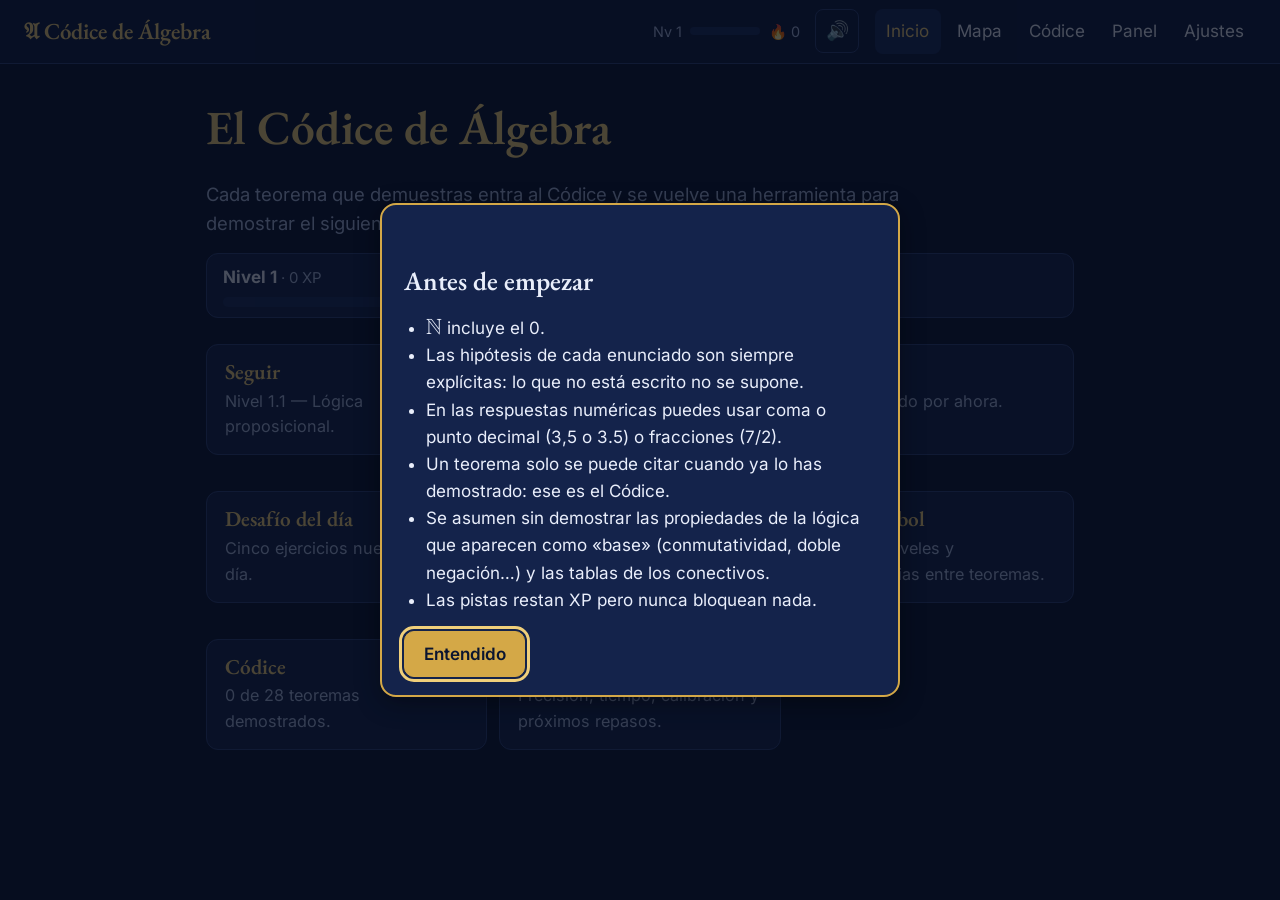
==== commit f2db3dc2: "Fase 2: Mundo 1 completo (niveles 1.2 a 1.6) y jefe Co-Authored-By: Claude Sonnet 5.5 <noreply@anthr" ====
--- a/index.html
+++ b/index.html
@@ -179,6 +179,11 @@
 .opcion-ae.ok { background: var(--ok-bg); } .opcion-ae.mal { background: var(--mal-bg); } .ok-txt { color: var(--ok); } .mal-txt { color: var(--mal); }
 .nav-final { position: sticky; bottom: 8px; background: color-mix(in srgb, var(--bg) 88%, transparent); padding: 6px 0; }
 
+/* jefe */
+.panel-jefe { background: var(--panel); border: 2px solid var(--gold); border-radius: 12px; padding: 10px 16px; margin: 10px 0; }
+.fila-jefe { display: flex; flex-wrap: wrap; align-items: center; justify-content: space-between; gap: 8px; }
+.barra.vida { height: 14px; margin: 6px 0; } .barra.vida .relleno { background: linear-gradient(90deg, var(--mal), var(--gold)); }
+.corazones { font-size: 1.4rem; letter-spacing: 2px; } .corazon { color: var(--mal); } .corazon.perdido { color: var(--mute); }
 /* códice y mapa */
 .tm-card.bloqueado { opacity: .75; border-style: dashed; } .tm-card.dominado, .tm-card.en-curso { border-color: var(--gold); }
 .madurez { display: inline-flex; gap: 4px; margin-left: 6px; vertical-align: middle; } .punto { width: 10px; height: 10px; border-radius: 50%; border: 1px solid var(--gold); display: inline-block; } .punto.lleno { background: var(--gold); }
@@ -187,7 +192,7 @@
 .arbol-caja { overflow: auto; border: 1px solid var(--line); border-radius: 12px; background: var(--bg2); padding: 6px; max-height: 520px; }
 .arbol { display: block; font-family: "Inter", sans-serif; }
 .arbol-titulo { fill: var(--gold-ink); font: 600 17px "EB Garamond", Georgia, serif; }
-.arista { fill: none; stroke: var(--line); stroke-width: 2; } .arista.viva { stroke: var(--teal); }
+.arista { fill: none; stroke: var(--line); stroke-width: 2; } .arista.viva { stroke: var(--teal); } .arista.cruza { stroke-width: 1.5; opacity: .45; stroke-dasharray: 6 4; }
 .nodo { cursor: pointer; } .nodo rect { fill: var(--panel); stroke: var(--line); stroke-width: 2; }
 .nodo.disponible rect { stroke: var(--teal); } .nodo.en-curso rect { stroke: var(--gold); fill: color-mix(in srgb, var(--gold) 14%, var(--panel)); } .nodo.dominado rect { stroke: var(--gold); stroke-width: 3; fill: color-mix(in srgb, var(--gold) 26%, var(--panel)); }
 .nodo.bloqueado rect { stroke-dasharray: 5 4; } .nodo-titulo { fill: var(--ink); font-size: 14px; font-weight: 600; } .nodo-estado { fill: var(--mute); font-size: 12px; }
@@ -493,6 +498,221 @@
   if (typeof module !== 'undefined') module.exports = AC;
 })(globalThis.AC = globalThis.AC || {});
 
+/* core/conj.js */
+/* Conjuntos, relaciones y funciones finitas. Los elementos son «fichas» (cadenas): enteros o letras; los pares se escriben (a,b). */
+(function (AC) {
+  const num = t => /^-?\d+$/.test(t);
+  const cmp = (a, b) => (num(a) && num(b) ? Number(a) - Number(b) : a < b ? -1 : a > b ? 1 : 0);
+  const norm = arr => [...new Set(arr.map(String))].sort(cmp);
+  const clave = a => norm(a).join('\u0001');
+
+  /* «{1, 2,3}», «1,2,3», «∅», «vacío», «{(1,2),(2,1)}» → fichas, o null si no se entiende */
+  function parse(s) {
+    s = String(s == null ? '' : s).trim().replace(/−/g, '-');
+    if (/^(∅|\{\s*\}|vac[ií]o|\\varnothing)$/i.test(s)) return [];
+    if (s.startsWith('{') && s.endsWith('}')) s = s.slice(1, -1);
+    if (!s.trim()) return null;
+    const out = []; let prof = 0, ini = 0;
+    for (let i = 0; i <= s.length; i++) {
+      const c = s[i];
+      if (c === '(' || c === '{') prof++; else if (c === ')' || c === '}') { prof--; if (prof < 0) return null; }
+      if ((c === ',' || c === ';' || i === s.length) && prof === 0) {
+        const t = s.slice(ini, i).replace(/\s+/g, '');
+        if (!t) return null;
+        out.push(t.replace(/^\((.*)\)$/, (m, d) => (d.includes(',') ? '(' + d + ')' : d)));
+        ini = i + 1;
+      }
+    }
+    return prof === 0 ? norm(out) : null;
+  }
+  const fmt = a => (a.length ? '{' + norm(a).join(', ') + '}' : '∅');
+  const tex = a => (a.length ? '\\{' + norm(a).join(',') + '\\}' : '\\varnothing');
+  const eq = (a, b) => clave(a) === clave(b);
+  const uni = (a, b) => norm(a.concat(b));
+  const inter = (a, b) => norm(a.filter(x => b.includes(x)));
+  const dif = (a, b) => norm(a.filter(x => !b.includes(x)));
+  const comp = (U, a) => dif(U, a);
+  const sub = (a, b) => a.every(x => b.includes(x));
+
+  /* ---------- relaciones: lista de pares [x, y] sobre un universo U ---------- */
+  const tiene = (R, x, y) => R.some(p => p[0] === x && p[1] === y);
+  const rel = {
+    reflexiva: (R, U) => U.every(x => tiene(R, x, x)),
+    simetrica: (R) => R.every(([x, y]) => tiene(R, y, x)),
+    antisimetrica: (R) => R.every(([x, y]) => x === y || !tiene(R, y, x)),
+    transitiva: (R) => R.every(([x, y]) => R.every(([y2, z]) => y2 !== y || tiene(R, x, z))),
+    /* testigos de que una propiedad falla (para mensajes específicos) */
+    testigo: {
+      reflexiva: (R, U) => { const x = U.find(u => !tiene(R, u, u)); return x === undefined ? null : [x, x]; },
+      simetrica: (R) => { const p = R.find(([x, y]) => !tiene(R, y, x)); return p ? [p[1], p[0]] : null; },
+      antisimetrica: (R) => R.find(([x, y]) => x !== y && tiene(R, y, x)) || null,
+      transitiva: (R) => { for (const [x, y] of R) for (const [y2, z] of R) if (y2 === y && !tiene(R, x, z)) return [x, z]; return null; },
+    },
+    cierreEquivalencia(R, U) { // menor relación de equivalencia que contiene a R: pares ordenados
+      const padre = {}; U.forEach(u => { padre[u] = u; });
+      const f = x => (padre[x] === x ? x : (padre[x] = f(padre[x])));
+      R.forEach(([x, y]) => { padre[f(x)] = f(y); });
+      const out = []; U.forEach(x => U.forEach(y => { if (f(x) === f(y)) out.push([x, y]); }));
+      return out;
+    },
+    clases(R, U) { const vistos = new Set(), out = []; U.forEach(x => { if (vistos.has(x)) return; const c = norm(U.filter(y => tiene(R, x, y))); c.forEach(y => vistos.add(y)); out.push(c); }); return out; },
+    str: R => '{' + R.map(([x, y]) => '(' + x + ',' + y + ')').join(', ') + '}',
+    tex: R => '\\{' + R.map(([x, y]) => '(' + x + ',' + y + ')').join(',') + '\\}',
+  };
+
+  /* ---------- funciones finitas: objeto {a: b} ---------- */
+  const fun = {
+    imagen: (f, S) => norm(S.map(x => f[x])),
+    preimagen: (f, T) => norm(Object.keys(f).filter(x => T.includes(f[x]))),
+    inyectiva: f => new Set(Object.values(f)).size === Object.keys(f).length,
+    sobreyectiva: (f, B) => B.every(b => Object.values(f).includes(b)),
+    str: f => Object.keys(f).map(x => x + '↦' + f[x]).join(', '),
+  };
+
+  AC.conj = { norm, parse, fmt, tex, eq, uni, inter, dif, comp, sub, rel, fun, tiene, cmp };
+  if (typeof module !== 'undefined') module.exports = AC;
+})(globalThis.AC = globalThis.AC || {});
+
+/* core/expr.js */
+/* Expresiones algebraicas exactas: analizador → árbol → función racional (polinomios multivariados con coeficientes racionales).
+   Equivalencia de dos expresiones = igualdad de funciones racionales (producto cruzado). Sin math.js. */
+(function (AC) {
+  const Rat = AC.Rat;
+  const cero = Rat.of(0), uno = Rat.of(1);
+
+  /* ---------- polinomios: Map «monomio» → Rat, monomio = «x:2,y:1» ordenado ---------- */
+  const P = {
+    const: r => { const m = new Map(); if (!r.isZero()) m.set('', r); return m; },
+    vari: v => new Map([[v + ':1', uno]]),
+    suma(a, b) { const m = new Map(a); b.forEach((c, k) => { const s = (m.get(k) || cero).add(c); if (s.isZero()) m.delete(k); else m.set(k, s); }); return m; },
+    neg(a) { const m = new Map(); a.forEach((c, k) => m.set(k, c.neg())); return m; },
+    mulMono(k1, k2) {
+      if (!k1) return k2; if (!k2) return k1;
+      const e = {}; [k1, k2].forEach(k => k.split(',').forEach(t => { const [v, n] = t.split(':'); e[v] = (e[v] || 0) + Number(n); }));
+      return Object.keys(e).sort().map(v => v + ':' + e[v]).join(',');
+    },
+    mul(a, b) { let m = new Map(); a.forEach((c1, k1) => b.forEach((c2, k2) => { m = P.suma(m, new Map([[P.mulMono(k1, k2), c1.mul(c2)]])); })); return m; },
+    pow(a, n) { let r = P.const(uno); for (let i = 0; i < n; i++) r = P.mul(r, a); return r; },
+    esCero: a => a.size === 0,
+    igual(a, b) { return P.esCero(P.suma(a, P.neg(b))); },
+  };
+  const F = { // función racional {n, d}
+    de: p => ({ n: p, d: P.const(uno) }),
+    suma: (a, b) => ({ n: P.suma(P.mul(a.n, b.d), P.mul(b.n, a.d)), d: P.mul(a.d, b.d) }),
+    neg: a => ({ n: P.neg(a.n), d: a.d }),
+    mul: (a, b) => ({ n: P.mul(a.n, b.n), d: P.mul(a.d, b.d) }),
+    div(a, b) { if (P.esCero(b.n)) throw { msg: 'División entre cero', pos: 0 }; return { n: P.mul(a.n, b.d), d: P.mul(a.d, b.n) }; },
+    pow(a, n) { return { n: P.pow(a.n, n), d: P.pow(a.d, n) }; },
+    igual: (a, b) => P.igual(P.mul(a.n, b.d), P.mul(b.n, a.d)),
+  };
+
+  /* ---------- análisis ---------- */
+  function tokens(s) {
+    const out = []; let i = 0;
+    while (i < s.length) {
+      const c = s[i];
+      if (/\s/.test(c)) { i++; continue; }
+      let m;
+      if ((m = /^\d+(?:[.,]\d+)?/.exec(s.slice(i)))) { out.push({ k: 'n', v: m[0], pos: i }); i += m[0].length; continue; }
+      if (/[A-Za-z]/.test(c)) { out.push({ k: 'v', v: c, pos: i }); i++; continue; }
+      if (c === '−') { out.push({ k: '-', pos: i }); i++; continue; }
+      if (c === '×' || c === '·' || c === '*') { out.push({ k: '*', pos: i }); i++; continue; }
+      if ('+-/^()'.includes(c)) { out.push({ k: c, pos: i }); i++; continue; }
+      throw { msg: 'Símbolo no reconocido «' + c + '»', pos: i };
+    }
+    return out;
+  }
+  function parse(s) {
+    s = String(s); const tk = tokens(s); let p = 0;
+    const pk = () => tk[p], fin = s.length;
+    const fallo = (msg, pos) => { throw { msg, pos: pos === undefined ? fin : pos }; };
+    function atomo() {
+      const t = pk();
+      if (!t) fallo('Falta una expresión al final');
+      if (t.k === 'n') { p++; const r = Rat.parse(t.v); if (!r) fallo('Número no válido', t.pos); return { t: 'n', r }; }
+      if (t.k === 'v') { p++; return { t: 'v', v: t.v }; }
+      if (t.k === '(') { p++; const e = suma(); if (!pk() || pk().k !== ')') fallo('Falta cerrar el paréntesis', pk() ? pk().pos : undefined); p++; return e; }
+      return fallo('No se esperaba este símbolo aquí', t.pos);
+    }
+    function potencia() {
+      const b = atomo();
+      if (pk() && pk().k === '^') {
+        p++; let neg = false; if (pk() && pk().k === '-') { fallo('Solo se admiten exponentes enteros no negativos', pk().pos); }
+        const e = atomo(); if (e.t !== 'n' || !e.r.isInt() || e.r.n < 0n || e.r.n > 12n) fallo('El exponente debe ser un entero entre 0 y 12', tk[p - 1] ? tk[p - 1].pos : undefined);
+        void neg; return { t: '^', a: b, e: Number(e.r.n) };
+      }
+      return b;
+    }
+    function unario() { if (pk() && pk().k === '-') { p++; return { t: 'neg', a: unario() }; } return potencia(); }
+    function producto() {
+      let a = unario();
+      for (;;) {
+        const t = pk();
+        if (t && (t.k === '*' || t.k === '/')) { p++; a = { t: t.k, a, b: unario() }; }
+        else if (t && (t.k === 'v' || t.k === '(' || t.k === 'n')) a = { t: '*', a, b: potencia(), impl: true }; // multiplicación implícita
+        else return a;
+      }
+    }
+    function suma() {
+      let a = producto();
+      while (pk() && (pk().k === '+' || pk().k === '-')) { const k = pk().k; p++; a = { t: k, a, b: producto() }; }
+      return a;
+    }
+    if (!tk.length) fallo('Escribe una expresión', 0);
+    const e = suma();
+    if (p < tk.length) fallo('Sobra un símbolo (¿paréntesis de más?)', tk[p].pos);
+    return e;
+  }
+  function aF(e) {
+    switch (e.t) {
+      case 'n': return F.de(P.const(e.r));
+      case 'v': return F.de(P.vari(e.v));
+      case 'neg': return F.neg(aF(e.a));
+      case '+': return F.suma(aF(e.a), aF(e.b));
+      case '-': return F.suma(aF(e.a), F.neg(aF(e.b)));
+      case '*': return F.mul(aF(e.a), aF(e.b));
+      case '/': return F.div(aF(e.a), aF(e.b));
+      case '^': return F.pow(aF(e.a), e.e);
+    }
+    throw new Error('nodo ' + e.t);
+  }
+  const vars = (e, s = new Set()) => { if (e.t === 'v') s.add(e.v); else { if (e.a) vars(e.a, s); if (e.b) vars(e.b, s); } return [...s].sort(); };
+
+  /* ---------- LaTeX desde el árbol ---------- */
+  function tex(e, prec) {
+    const par = (s, cond) => (cond ? '\\left(' + s + '\\right)' : s);
+    switch (e.t) {
+      case 'n': return e.r.d === 1n ? (e.r.n < 0n ? '(' + e.r.n + ')' : String(e.r.n)) : e.r.toTeX();
+      case 'v': return e.v;
+      case 'neg': return '-' + tex(e.a, 3);
+      case '+': return par(tex(e.a, 1) + '+' + tex(e.b, 1), prec > 1);
+      case '-': return par(tex(e.a, 1) + '-' + tex(e.b, 2), prec > 1);
+      case '*': {
+        const a = tex(e.a, 2), b = tex(e.b, 3);
+        const juntar = e.impl || (e.a.t === 'n' && e.b.t !== 'n');
+        return par(a + (juntar ? (e.b.t === 'n' ? '\\cdot ' : '') : '\\cdot ') + b, prec > 2);
+      }
+      case '/': return '\\frac{' + tex(e.a, 0) + '}{' + tex(e.b, 0) + '}';
+      case '^': return tex(e.a, 4) + '^{' + e.e + '}';
+    }
+    return '?';
+  }
+  function texBase(e, prec) { // paréntesis sobre bases de potencias y cocientes
+    return tex(e, prec);
+  }
+  void texBase;
+
+  /* equivalencia de dos cadenas: devuelve {ok} o {error:{msg,pos}} */
+  function equiv(a, b) { return F.igual(aF(parse(a)), aF(parse(b))); }
+  function evaluar(s, env) { // valor racional en un punto (para comprobaciones numéricas); null si el denominador se anula
+    const f = aF(parse(s));
+    const ev = p => { let tot = cero; p.forEach((c, k) => { let t = c; if (k) k.split(',').forEach(x => { const [v, n] = x.split(':'); for (let i = 0; i < Number(n); i++) t = t.mul(env[v]); }); tot = tot.add(t); }); return tot; };
+    const d = ev(f.d); return d.isZero() ? null : ev(f.n).div(d);
+  }
+  AC.expr = { parse, aF, equiv, tex: e => tex(e, 0), vars, evaluar, F, P };
+  if (typeof module !== 'undefined') module.exports = AC;
+})(globalThis.AC = globalThis.AC || {});
+
 /* engine/registro.js */
 /* Registro del contenido: habilidades, teoremas, generadores, demostraciones, niveles, mundos, referencias. */
 (function (AC) {
@@ -654,6 +874,35 @@
     return { ok: k === n, parcial: k >= n / 2 && k < n, autoeval: true, msg: k + ' de ' + n + ' criterios cumplidos.' };
   };
 
+
+  /* conjuntos (fichas): «{1, 2}», «1,2», «∅» */
+  verif['igual-conjunto'] = (inst, resp, a) => {
+    const r = AC.conj.parse(resp);
+    if (r === null) return { ok: false, sintaxis: true, msg: 'No entiendo ese conjunto. Escribe sus elementos separados por comas, por ejemplo {1, 2, 5}, o ∅ si es vacío.' };
+    const ok = AC.conj.eq(r, a.esperado);
+    return { ok, msg: ok ? 'Correcto.' : (r.length === a.esperado.length ? 'Tienes el mismo número de elementos, pero no son los mismos.' : 'El conjunto no coincide.') };
+  };
+
+  /* expresiones algebraicas: equivalencia exacta como funciones racionales */
+  verif['equivalente-expr'] = (inst, resp, a) => {
+    let g;
+    try { g = AC.expr.parse(String(resp || '')); } catch (e) { return { ok: false, sintaxis: true, msg: e.msg || 'Expresión no válida', pos: e.pos }; }
+    let ok;
+    try { ok = AC.expr.F.igual(AC.expr.aF(g), AC.expr.aF(AC.expr.parse(a.f))); } catch (e) { return { ok: false, sintaxis: true, msg: e.msg || 'Expresión no válida' }; }
+    return { ok, msg: ok ? 'Correcto: tu expresión es equivalente.' : 'Tu expresión no es equivalente a la que se pide.' };
+  };
+
+  /* contraejemplos: se evalúa la afirmación con el entero del jugador */
+  AC.afirmaciones = AC.afirmaciones || {};
+  verif['satisface-entero'] = (inst, resp, a) => {
+    const r = Rat.parse(String(resp == null ? '' : resp));
+    if (!r || !r.isInt()) return { ok: false, sintaxis: true, msg: 'Escribe un número entero.' };
+    const n = Number(r.n);
+    if (n < a.rango[0] || n > a.rango[1]) return { ok: false, msg: 'Elige un entero entre ' + a.rango[0] + ' y ' + a.rango[1] + '.' };
+    const vale = AC.afirmaciones[a.id](n, a);
+    return { ok: !vale, errorEncontrado: false, msg: vale ? 'Con n = ' + n + ' la afirmación se cumple: no la refuta.' : 'Con n = ' + n + ' la afirmación falla: es un contraejemplo válido.' };
+  };
+
   AC.verificar = function (inst, resp) {
     const f = verif[inst.verificador.id];
     if (!f) throw new Error('verificador desconocido: ' + inst.verificador.id);
@@ -679,6 +928,8 @@
       case 'logica': {
         try { return L.equiv(L.parse(String(resp)), L.parse(sig.respuesta)); } catch (e) { return false; }
       }
+      case 'conjunto': { const r = AC.conj.parse(resp), t = AC.conj.parse(sig.respuesta); return r !== null && t !== null && AC.conj.eq(r, t); }
+      case 'expr': { try { return AC.expr.equiv(String(resp), sig.respuesta); } catch (e) { return false; } }
       case 'eleccion': return resp === sig.respuesta;
       case 'multiple': {
         const a = (resp || []).slice().sort(), b = sig.respuesta.slice().sort();
@@ -1018,6 +1269,7 @@
     const rng = AC.rng(task.seed + '|' + g.id);
     const d = g.generar(rng, task.dificultad || g.dificultad, ctx || {});
     if (!d.pistas || d.pistas.length !== 3) throw new Error(g.id + ': hacen falta exactamente 3 pistas');
+    if (d.firmas) { const vistos = new Set(); d.firmas = d.firmas.filter(f => { const k = JSON.stringify(f.respuesta); if (vistos.has(k)) return false; vistos.add(k); return true; }); }
     return Object.assign({
       tipo: 'gen', id: g.id, seed: task.seed, familia: g.familia, modo: g.modo || 'app', escalon: null,
       mundo: g.mundo, nivel: g.nivel, habilidades: g.habilidades, requiere: g.requiere, dificultad: g.dificultad,
@@ -1085,7 +1337,7 @@
     TAM,
     nuevo,
     entra(inst, pistas, contexto) {
-      if (contexto === 'reloj') return false;
+      if (contexto === 'reloj' || contexto === 'jefe') return false;
       return !(pistas >= 3); // 3 pistas: ni suma ni resta (se decide en §12.1.2)
     },
     registrar(niv, e) { // e = {k, ok, w, dem, e, ma}
@@ -1273,12 +1525,15 @@
 
     nivelEstado(id) { return J.estado.niveles[id] || (J.estado.niveles[id] = AC.dominio.nuevo()); },
 
-    /* ¿el nivel está abierto? el primero siempre; los demás al dominar el anterior */
+    /* ¿el nivel está abierto? el primero de cada mundo, al derrotar al jefe del mundo anterior; los demás, al dominar el anterior */
     nivelAbierto(id) {
-      const lista = Object.keys(AC.reg.niveles);
+      const def = AC.reg.niveles[id]; if (!def) return false;
+      const lista = Object.keys(AC.reg.niveles).filter(n => AC.reg.niveles[n].mundo === def.mundo);
       const i = lista.indexOf(id);
-      if (i <= 0) return i === 0;
-      return !!(J.estado.niveles[lista[i - 1]] && J.estado.niveles[lista[i - 1]].dominado);
+      if (i > 0) return !!(J.estado.niveles[lista[i - 1]] && J.estado.niveles[lista[i - 1]].dominado);
+      const prev = AC.reg.mundos.filter(m => m.niveles.length && m.id < def.mundo).pop();
+      if (!prev) return true;
+      return prev.jefe ? !!(J.estado.mundos[prev.id] && J.estado.mundos[prev.id].jefeDerrotado) : true;
     },
 
     /* racha diaria con fichas de gracia: un día cuenta tras una sesión de ≥5 ejercicios */
@@ -1343,7 +1598,7 @@
 
       /* XP */
       if (ok || res.parcial) {
-        ef.xp = AC.xp.calcular({ inst, pistas: meta.pistas, vencida, repetidas: eraDominado ? repetidas : 0, parcial: !ok && res.parcial, autoeval: res.autoeval });
+        ef.xp = AC.xp.calcular({ inst, pistas: meta.pistas, vencida, repetidas: eraDominado ? repetidas : 0, parcial: !ok && res.parcial, autoeval: res.autoeval, jefe: meta.contexto === 'jefe' });
         if (meta.contexto === 'diario') ef.xp = Math.round(ef.xp * 1.25);
         if (meta.autoexp && meta.autoexp.correcta) ef.xp += 3;
         est.jugador.xp += ef.xp;
@@ -1477,7 +1732,8 @@
       const prop = ult.length ? ult.filter(a => a.fam === 'demostracion').length / ult.length : 0;
 
       // 1. demostración necesaria para sostener ≥30 %
-      if (ult.length >= 2 && prop < 0.36 && (demos.length || gensProof.length)) { const t = pruebaPendiente(est, demos, rng, gensProof); if (t) return t; }
+      const porGanar = demos.filter(d => d.teorema && !AC.codice.tiene(est, d.teorema)).length; // mientras falten teoremas, más demostraciones
+      if (ult.length >= 2 && prop < (porGanar ? 0.5 : 0.36) && (demos.length || gensProof.length)) { const t = pruebaPendiente(est, demos, rng, gensProof); if (t) return t; }
       // 2. repaso de lo vencido, 1 de cada 4
       const hoy = ctx.hoy || AC.fecha.dia();
       const vencidas = reg.niveles[nivel].habilidades.filter(h => AC.leitner.vencida(est.habilidades[h], hoy));
@@ -1515,6 +1771,88 @@
       if (!gens.length) return null;
       const g = rng.pick(gens);
       return conSemilla(est, s => tareaGen(g, s));
+    },
+  };
+  if (typeof module !== 'undefined') module.exports = AC;
+})(globalThis.AC = globalThis.AC || {});
+
+/* engine/jefe.js */
+/* Jefes: barra de vida, tres fases (cálculo, estrategia, demostración) y tres corazones. Las pistas restan XP, nunca bloquean.
+   Una derrota ofrece un repaso dirigido a lo fallado y se puede reintentar al instante con instancias nuevas. */
+(function (AC) {
+  const reg = AC.reg;
+  const DANO = { calculo: 8, estrategia: 10, demostracion: 22 };
+  const NOMBRE_FASE = { calculo: 'Cálculo', estrategia: 'Estrategia', demostracion: 'Demostración' };
+
+  const mundo = id => reg.mundos.find(m => m.id === id);
+
+  AC.jefe = {
+    DANO, NOMBRE_FASE,
+    /* el jefe se abre con todos los niveles del mundo dominados y todos sus teoremas en el Códice */
+    disponible(est, mundoId) {
+      const m = mundo(mundoId);
+      if (!m || !m.jefe) return { ok: false, falta: { niveles: [], teoremas: [] }, motivo: 'Este mundo todavía no tiene jefe.' };
+      const niveles = m.niveles.filter(n => !(est.niveles[n] && est.niveles[n].dominado));
+      const teoremas = m.niveles.flatMap(n => reg.niveles[n].teoremas).filter(t => !AC.codice.tiene(est, t));
+      return { ok: !niveles.length && !teoremas.length, falta: { niveles, teoremas } };
+    },
+
+    nuevo(est, mundoId) {
+      const m = mundo(mundoId), rng = AC.rng('jefe|' + est.semillaBase + '|' + mundoId + '|' + ((est.mundos[mundoId] || {}).intentos || 0) + '|' + est.contador);
+      const sem = () => { est.contador++; return est.semillaBase + '-j' + est.contador; };
+      const cola = [];
+      // cálculo: un ejercicio de aplicación por nivel, mezclados
+      const porNivel = m.niveles.map(n => AC.planificador.disponibles(est, n).gens.filter(g => g.familia === 'aplicacion'));
+      rng.shuffle(porNivel.map((gs, i) => i)).forEach(i => { if (porNivel[i].length) cola.push({ fase: 'calculo', task: { tipo: 'gen', id: rng.pick(porNivel[i]).id, seed: sem() } }); });
+      // estrategia: tres elecciones de método con enunciados distintos
+      const vistos = new Set();
+      for (let i = 0; i < 30 && vistos.size < 3; i++) {
+        const t = { tipo: 'gen', id: m.jefe.estrategia, seed: sem() };
+        const k = AC.ejercicio.instanciar(t, { codice: AC.codice.ganados(est) }).variantKey;
+        if (!vistos.has(k)) { vistos.add(k); cola.push({ fase: 'estrategia', task: t }); }
+      }
+      // demostración: construcción abierta, exige citar teoremas ganados antes
+      const dems = m.jefe.demos.filter(d => AC.codice.cumple(est, reg.demos[d].requiere));
+      cola.push({ fase: 'demostracion', task: { tipo: 'dem', id: rng.pick(dems), modo: 'construccion', seed: sem(), escalon: null, guiada: false } });
+      return { mundo: mundoId, titulo: m.jefe.titulo, vidaMax: 100, vida: 100, corazones: 3, cola, idx: 0, pistas: 0, fallos: [], resultado: null };
+    },
+
+    actual(B) { return B.resultado ? null : B.cola[B.idx] || null; },
+
+    /* ok: acierto del ejercicio actual; pistas: pistas usadas en él */
+    resolver(B, ok, pistas, habilidades) {
+      const paso = B.cola[B.idx]; if (!paso || B.resultado) return B;
+      B.pistas += pistas || 0;
+      if (ok) B.vida = Math.max(0, B.vida - DANO[paso.fase]);
+      else { B.corazones--; (habilidades || []).forEach(h => { if (!B.fallos.includes(h)) B.fallos.push(h); }); }
+      B.idx++;
+      if (B.corazones <= 0) B.resultado = 'derrota';
+      else if (B.idx >= B.cola.length) { B.resultado = 'victoria'; B.vida = 0; }
+      return B;
+    },
+
+    /* cinco ejercicios sobre exactamente lo fallado (se completa con las habilidades más débiles del mundo) */
+    repasoDirigido(est, B) {
+      const m = mundo(B.mundo), rng = AC.rng('dirigido|' + est.semillaBase + '|' + est.contador);
+      const habs = B.fallos.slice();
+      const resto = m.niveles.flatMap(n => reg.niveles[n].habilidades).filter(h => !habs.includes(h))
+        .sort((a, b) => { const f = h => { const s = est.estadisticas.porHabilidad[h]; return s && s.n ? s.ok / s.n : 0; }; return f(a) - f(b); });
+      const tareas = [];
+      habs.concat(resto).forEach(h => { if (tareas.length < 5) { const t = AC.planificador.tareaParaHabilidad(est, h, rng); if (t) tareas.push(t); } });
+      return tareas;
+    },
+
+    /* guarda el resultado en el estado del jugador; devuelve los logros nuevos */
+    cerrar(est, B, hoy) {
+      const e = est.mundos[B.mundo] || (est.mundos[B.mundo] = { jefeDerrotado: false, intentos: 0, sinPistas: false });
+      e.intentos++;
+      let logros = [];
+      if (B.resultado === 'victoria') {
+        e.jefeDerrotado = true;
+        if (B.pistas === 0) e.sinPistas = true;
+        logros = AC.logros.evaluar(est, { jefeSinPistas: B.pistas === 0, contexto: 'jefe' }, hoy);
+      }
+      return logros;
     },
   };
   if (typeof module !== 'undefined') module.exports = AC;
@@ -1609,6 +1947,25 @@
   ref('b.transitividad-equiv', 'propiedad-base', 'Transitividad de ≡');
   ref('b.casos', 'propiedad-base', 'División en casos que cubren todas las posibilidades');
   ref('b.prueba-condicional', 'propiedad-base', 'Para probar «A→B» se supone A y se deduce B');
+
+  ref('d.universal', 'definicion', 'Definición de ∀: «para todo x, P(x)» significa que P(a) es verdadera para cada a del dominio');
+  ref('d.existencial', 'definicion', 'Definición de ∃: «existe x con P(x)» significa que P(a) es verdadera para algún a del dominio');
+  ref('d.complemento', 'definicion', 'Definición de complemento: x ∈ Aᶜ ⟺ x ∉ A');
+  ref('d.union', 'definicion', 'Definición de unión: x ∈ A∪B ⟺ x ∈ A o x ∈ B');
+  ref('d.interseccion', 'definicion', 'Definición de intersección: x ∈ A∩B ⟺ x ∈ A y x ∈ B');
+  ref('d.diferencia', 'definicion', 'Definición de diferencia: x ∈ A∖B ⟺ x ∈ A y x ∉ B');
+  ref('d.inclusion', 'definicion', 'Definición de inclusión: A ⊆ B si todo elemento de A está en B');
+  ref('d.igualdad-conj', 'definicion', 'Igualdad de conjuntos: A = B si tienen los mismos elementos (doble inclusión)');
+  ref('b.doble-implicacion', 'propiedad-base', 'Para probar P ⟺ Q se prueban P ⇒ Q y Q ⇒ P');
+  ref('b.contradiccion', 'propiedad-base', 'Reducción al absurdo: si suponer lo contrario lleva a una contradicción, lo supuesto es falso');
+  ref('b.arbitrario', 'propiedad-base', 'Lo probado para un elemento arbitrario vale para todos los elementos');
+  ref('d.relacion-equivalencia', 'definicion', 'Relación de equivalencia: reflexiva, simétrica y transitiva');
+  ref('d.clase', 'definicion', 'Clase de equivalencia: [a] = { x : x ~ a }');
+  ref('d.particion', 'definicion', 'Partición: subconjuntos no vacíos, disjuntos dos a dos, con unión igual al conjunto');
+  ref('d.divisibilidad', 'definicion', 'Divisibilidad: n | z si existe k entero con z = nk');
+  ref('b.cerradura-enteros', 'propiedad-base', 'Los enteros son cerrados bajo suma, resta y producto');
+  ref('d.maximo', 'definicion', 'Máximo: m es máximo si x ≤ m para todo x del conjunto');
+  ref('d.orden-parcial', 'definicion', 'Orden parcial: reflexivo, antisimétrico y transitivo');
 
   const dg = (id, texto) => R.diagnostico({ id, texto });
   dg('error-de-calculo', 'Error de cálculo: el resultado de la línea no sale de la anterior');
@@ -2313,18 +2670,1915 @@
   if (typeof module !== 'undefined') module.exports = AC;
 })(globalThis.AC = globalThis.AC || {});
 
+/* content/w1/util.js */
+/* Utilidades de contenido del Mundo 1: fábrica de demostraciones compactas, huecos y respuesta modelo. */
+(function (AC) {
+  const R = AC.registrar, r = String.raw;
+  const H = (id, correcta, opciones, math) => ({ id, correcta, opciones, math: math !== false });
+  const DIAG = ['error-de-calculo', 'circular', 'no-justificado', 'caso-faltante', 'conclusion-invalida'];
+  const T = s => '$' + s + '$';
+  const cap = s => s.charAt(0).toUpperCase() + s.slice(1);
+
+  const modeloDe = lineasFn => p => lineasFn(p).map((l, i) => (i + 1) + '. ' + l.texto.replace(/⟦(\w+)⟧/g, (m, id) => { const h = (l.huecos || []).find(x => x.id === id); return h ? (h.math === false ? h.correcta : '$' + h.correcta + '$') : ''; })).join('\n');
+
+  /* d.L(p) devuelve filas [id, texto, ref | p=>ref, deps, huecos?]; el resto de campos como en R.demostracion pero en forma de listas. */
+  function dem(d) {
+    const lineas = p => d.L(p).map(([id, texto, ref, deps, huecos]) => ({ id, texto, just: { ref: typeof ref === 'function' ? ref(p) : ref }, deps: deps || [], huecos: huecos || [] }));
+    const p0 = d.param(AC.rng('orden|' + d.id));
+    R.demostracion({
+      id: d.id, teorema: d.teorema || null, enunciadoId: d.enunciadoId || d.teorema || d.id, mundo: d.mundo || 1, nivel: d.nivel,
+      habilidades: d.habilidades, requiere: d.requiere || [], refsExtra: d.refsExtra || [],
+      parametros: d.param, enunciado: d.enunciado, hipotesis: d.hip, meta: d.meta,
+      lineas, orden_referencia: lineas(p0).map(l => l.id),
+      distractores: p => d.dist(p).map(([texto, falla]) => ({ texto, falla })),
+      errores: p => d.err(p).map(([sustituye, texto, diagnostico, explicacion, ops]) => ({ sustituye, texto, diagnostico, explicacion, opciones: ops || [diagnostico].concat(DIAG.filter(x => x !== diagnostico).slice(0, 3)) })),
+      estrategias: d.est.map(([id, texto, valida, nota]) => ({ id, texto, valida, nota })),
+      criterios: d.crit, modelo: modeloDe(lineas), pistas: d.pistas,
+    });
+  }
+
+  /* estrategias de relleno que casi todas las demostraciones comparten */
+  const EST_EJEMPLO = ['ejemplo', 'Verificar un ejemplo concreto', false, 'Un ejemplo ilustra, pero no demuestra que valga siempre.'];
+
+  AC.w1c = { R, r, H, T, cap, dem, modeloDe, EST_EJEMPLO, DIAG };
+  if (typeof module !== 'undefined') module.exports = AC;
+})(globalThis.AC = globalThis.AC || {});
+
+/* content/w1/n2.js */
+/* Mundo 1, nivel 1.2 — Cuantificadores y conjuntos. */
+(function (AC) {
+  const { R, r, H, T, cap, dem, EST_EJEMPLO } = AC.w1c;
+  const C = AC.conj;
+  const SETS = [['A', 'B', 'C'], ['X', 'Y', 'Z'], ['S', 'T', 'U'], ['E', 'F', 'G']];
+  const VARS = [['x', 'y'], ['a', 'b'], ['m', 'n']];
+
+  /* ---------- catálogo ---------- */
+  const HB = (id, nombre) => R.habilidad({ id: '1.2.' + id, nombre, nivel: '1.2' });
+  HB('negar-cuantificado', 'Negar enunciados cuantificados'); HB('valor-verdad', 'Valor de verdad de enunciados cuantificados');
+  HB('operaciones-conjuntos', 'Operaciones entre conjuntos'); HB('cardinalidad', 'Cardinales y conteo'); HB('inclusion', 'Inclusión e igualdad de conjuntos'); HB('demostrar', 'Demostrar con cuantificadores y conjuntos');
+  const TE = (id, titulo, enunciado, requiere, habilidades) => R.teorema({ id, titulo, nivel: '1.2', enunciado, requiere, habilidades });
+  TE('t.neg-cuantificadores', 'Negación de cuantificadores', r`$\neg\forall x\,P(x)\equiv\exists x\,\neg P(x)$ y $\neg\exists x\,P(x)\equiv\forall x\,\neg P(x)$.`, [], ['1.2.negar-cuantificado', '1.2.demostrar']);
+  TE('t.demorgan-conj', 'Leyes de De Morgan para conjuntos', r`$(A\cup B)^c=A^c\cap B^c$ y $(A\cap B)^c=A^c\cup B^c$.`, ['t.demorgan-prop'], ['1.2.operaciones-conjuntos', '1.2.demostrar']);
+  TE('t.distrib-conj', 'Distributividad de conjuntos', r`$A\cap(B\cup C)=(A\cap B)\cup(A\cap C)$ y $A\cup(B\cap C)=(A\cup B)\cap(A\cup C)$.`, ['t.distrib-prop'], ['1.2.operaciones-conjuntos', '1.2.demostrar']);
+  TE('t.inclusion-interseccion', 'Inclusión e intersección', r`$A\subseteq B\iff A\cap B=A$.`, [], ['1.2.inclusion', '1.2.demostrar']);
+
+  /* ---------- 1. negar un enunciado cuantificado (elección) ---------- */
+  const PREDS = [
+    { f: (x, y) => `${x}+${y}=0`, n: (x, y) => `${x}+${y}\\neq 0` }, { f: (x, y) => `${x}<${y}`, n: (x, y) => `${x}\\ge ${y}` },
+    { f: (x, y) => `${y}>${x}^2`, n: (x, y) => `${y}\\le ${x}^2` }, { f: (x, y) => `${x}\\cdot ${y}=1`, n: (x, y) => `${x}\\cdot ${y}\\neq 1` },
+    { f: (x, y) => `${y}^2=${x}`, n: (x, y) => `${y}^2\\neq ${x}` }, { f: (x, y) => `${x}\\le ${y}`, n: (x, y) => `${x}>${y}` },
+    { f: (x, y) => `${x}+${y}\\ge 10`, n: (x, y) => `${x}+${y}<10` }, { f: (x, y) => `${x}\\neq ${y}`, n: (x, y) => `${x}=${y}` },
+  ];
+  const DOMS = [['\\mathbb{R}', 'los reales'], ['\\mathbb{Z}', 'los enteros'], ['\\mathbb{N}', 'los naturales']];
+  const QS = [['\\forall', '\\exists'], ['\\exists', '\\forall'], ['\\forall', '\\forall'], ['\\exists', '\\exists']];
+  const flipQ = q => (q === '\\forall' ? '\\exists' : '\\forall');
+  R.generador({
+    id: 'w1.n2.negar-cuantificado', mundo: 1, nivel: '1.2', familia: 'aplicacion', habilidades: ['1.2.negar-cuantificado'], dificultad: 2, autoexplicacion: 'negar-cuant-metodo',
+    generar(rng) {
+      const [x, y] = rng.pick(VARS), P = rng.pick(PREDS), [D] = rng.pick(DOMS), [q1, q2] = rng.pick(QS);
+      const enun = (a, b, pred) => `${a}\\ ${x}\\in ${D}\\;${b}\\ ${y}\\in ${D}:\\ ${pred}`;
+      const original = enun(q1, q2, P.f(x, y));
+      const correcta = enun(flipQ(q1), flipQ(q2), P.n(x, y));
+      const malas = [
+        ['no-niega-predicado', enun(flipQ(q1), flipQ(q2), P.f(x, y)), 'Cambiaste los cuantificadores pero no negaste la condición: hay que negar también $' + P.f(x, y) + '$.'],
+        ['no-cambia-cuantificador', enun(q1, q2, P.n(x, y)), 'Negaste la condición pero no cambiaste los cuantificadores: ¬∀ se convierte en ∃ y ¬∃ en ∀.'],
+        ['cambia-solo-uno', enun(flipQ(q1), q2, P.n(x, y)), 'Al negar hay que cambiar todos los cuantificadores, no solo el primero.'],
+      ].filter(m => m[1] !== correcta);
+      const todas = rng.shuffle([['ok', correcta]].concat(malas.map(m => [m[0], m[1]])));
+      const unicas = [...new Map(todas.map(t => [t[1], t])).values()];
+      if (unicas.length < 4) return this.generar(rng);
+      const idx = unicas.findIndex(t => t[0] === 'ok');
+      return {
+        variantKey: original,
+        enunciado: 'Niega el enunciado $' + original + '$. ¿Cuál de estas es su negación?',
+        entrada: { tipo: 'eleccion', opciones: unicas.map(t => T(t[1])) },
+        verificador: { id: 'indice', args: { esperado: idx } },
+        firmas: unicas.map((t, i) => t[0] === 'ok' ? null : { id: t[0], respuesta: i, mensaje: malas.find(m => m[1] === t[1]).slice(2)[0] }).filter(Boolean),
+        pistas: ['Orientación: ¿qué le pasa a cada cuantificador al negar? ¿y a la condición?', 'Idea clave: ¬∀ ≡ ∃¬ y ¬∃ ≡ ∀¬; se avanza de izquierda a derecha, cuantificador por cuantificador.', 'Primer paso: cambia el primer cuantificador y pasa la negación al resto del enunciado.'],
+        explicacion: 'La negación es $' + correcta + '$: cada cuantificador cambia y la condición se niega.',
+      };
+    },
+  });
+  R.banco('negar-cuant-metodo', { pregunta: '¿Por qué funcionó el método?', opciones: [
+    { texto: 'Cada negación atraviesa un cuantificador y lo cambia (∀↔∃); al final se niega la condición.', correcta: true },
+    { texto: 'Porque basta negar la condición y dejar los cuantificadores como están.', correcta: false },
+    { texto: 'Porque ¬∀ y ¬∃ significan lo mismo, así que solo hay que tachar la negación.', correcta: false },
+    { texto: 'Porque el orden de los cuantificadores no importa.', correcta: false },
+  ] });
+
+  /* ---------- 2. valor de verdad en un dominio finito ---------- */
+  R.generador({
+    id: 'w1.n2.valor-verdad', mundo: 1, nivel: '1.2', familia: 'aplicacion', habilidades: ['1.2.valor-verdad'], dificultad: 2, autoexplicacion: null,
+    generar(rng) {
+      for (let intento = 0; intento < 200; intento++) {
+        const dom = C.norm(rng.sample(['1', '2', '3', '4', '5', '6', '7', '8', '9'], rng.int(4, 5)));
+        const k = rng.int(5, 12), [q1, q2] = rng.pick(QS);
+        const preds = [
+          { tex: (x, y) => `${x}+${y}=${k}`, f: (a, b) => a + b === k },
+          { tex: (x, y) => `${x}<${y}`, f: (a, b) => a < b },
+          { tex: (x, y) => `${x}\\mid ${y}`, f: (a, b) => b % a === 0 },
+          { tex: (x, y) => `${x}\\cdot ${y}\\le ${k + 6}`, f: (a, b) => a * b <= k + 6 },
+        ];
+        const P = rng.pick(preds), [x, y] = rng.pick(VARS), D = dom.map(Number);
+        const val = (qa, qb, swap) => {
+          const ev = (a, b) => (swap ? P.f(b, a) : P.f(a, b));
+          const dentro = a => (qb === '\\forall' ? D.every(b => ev(a, b)) : D.some(b => ev(a, b)));
+          return qa === '\\forall' ? D.every(dentro) : D.some(dentro);
+        };
+        const v = val(q1, q2, false);
+        const alt = [
+          ['cambia-cuantificadores', val(flipQ(q1), flipQ(q2), false), 'Parece que cambiaste ∀ por ∃ (o al revés): en este enunciado ' + (q1 === '\\forall' ? 'el primero es «para todo»' : 'el primero es «existe»') + '.'],
+          ['intercambia-orden', val(q2, q1, true), 'Parece que intercambiaste el orden de los cuantificadores: no es lo mismo «para todo x existe y» que «existe y para todo x».'],
+        ].filter(a => a[1] !== v);
+        if (!alt.length) continue;
+        const enun = `${q1}\\ ${x}\\in A\\;${q2}\\ ${y}\\in A:\\ ${P.tex(x, y)}`;
+        return {
+          variantKey: enun + '|' + dom.join(''),
+          enunciado: 'Sea $A=' + C.tex(dom) + '$. ¿Es verdadero o falso el enunciado $' + enun + '$?',
+          entrada: { tipo: 'eleccion', opciones: ['Verdadero', 'Falso'] },
+          verificador: { id: 'indice', args: { esperado: v ? 0 : 1 } },
+          firmas: [{ id: alt[0][0], respuesta: v ? 1 : 0, mensaje: alt[0][2] }],
+          pistas: ['Orientación: recorre el dominio elemento por elemento; no hace falta probar todas las parejas si ya encuentras un caso decisivo.', 'Idea clave: un «para todo» se refuta con un solo elemento; un «existe» se prueba con uno solo.', 'Primer paso: fija el primer cuantificador y analiza para cada valor de $' + x + '$ lo que pide el segundo.'],
+          explicacion: 'El enunciado es ' + (v ? 'verdadero' : 'falso') + '. Se comprueba elemento por elemento del dominio ' + C.fmt(dom) + '.',
+        };
+      }
+      throw new Error('valor-verdad: sin instancia');
+    },
+  });
+
+  /* ---------- 3. operaciones entre conjuntos (escribir un conjunto) ---------- */
+  const OPS = [
+    { tex: (A, B) => `${A}\\cup ${B}`, f: (A, B, _, U) => C.uni(A, B), s: [['y-por-o', (A, B) => C.inter(A, B), 'Usaste la intersección: $\\cup$ junta todos los elementos de ambos.']] },
+    { tex: (A, B) => `${A}\\cap ${B}^c`, f: (A, B, _, U) => C.inter(A, C.comp(U, B)), s: [['olvida-complemento', (A, B) => C.inter(A, B), 'Olvidaste complementar: $B^c$ son los elementos de $U$ que NO están en $B$.']] },
+    { tex: (A, B) => `(${A}\\cup ${B})^c`, f: (A, B, _, U) => C.comp(U, C.uni(A, B)), s: [['olvida-complemento', (A, B) => C.uni(A, B), 'Olvidaste el complemento de fuera del paréntesis.'], ['demorgan-sin-cambiar', (A, B, _, U) => C.uni(C.comp(U, A), C.comp(U, B)), 'De Morgan cambia la operación: $(A\\cup B)^c=A^c\\cap B^c$, no $A^c\\cup B^c$.']] },
+    { tex: (A, B) => `${A}\\setminus ${B}`, f: (A, B) => C.dif(A, B), s: [['diferencia-al-reves', (A, B) => C.dif(B, A), 'Invertiste la diferencia: $A\\setminus B$ son los de $A$ que no están en $B$.'], ['quita-nada', (A, B) => A, 'Olvidaste quitar los elementos que también están en $B$.']] },
+    { tex: (A, B, Cc) => `(${A}\\cap ${B})\\cup ${Cc}`, f: (A, B, Cc) => C.uni(C.inter(A, B), Cc), s: [['precedencia', (A, B, Cc) => C.inter(A, C.uni(B, Cc)), 'Respeta los paréntesis: primero $A\\cap B$ y luego la unión con el tercero.']] },
+    { tex: (A, B, Cc) => `${A}^c\\cap(${B}\\cup ${Cc})`, f: (A, B, Cc, U) => C.inter(C.comp(U, A), C.uni(B, Cc)), s: [['olvida-complemento', (A, B, Cc) => C.inter(A, C.uni(B, Cc)), 'Olvidaste complementar $A$.']] },
+    { tex: (A, B) => `(${A}\\setminus ${B})\\cup(${B}\\setminus ${A})`, f: (A, B) => C.uni(C.dif(A, B), C.dif(B, A)), s: [['uniones', (A, B) => C.uni(A, B), 'Olvidaste quitar los elementos comunes: es la diferencia simétrica.']] },
+    { tex: (A, B) => `(${A}\\cap ${B})^c`, f: (A, B, _, U) => C.comp(U, C.inter(A, B)), s: [['demorgan-sin-cambiar', (A, B, _, U) => C.inter(C.comp(U, A), C.comp(U, B)), 'De Morgan cambia la operación: $(A\\cap B)^c=A^c\\cup B^c$.'], ['olvida-complemento', (A, B) => C.inter(A, B), 'Olvidaste el complemento.']] },
+    { tex: (A, B, Cc) => `${A}\\cap(${B}\\setminus ${Cc})`, f: (A, B, Cc) => C.inter(A, C.dif(B, Cc)), s: [['diferencia-al-reves', (A, B, Cc) => C.inter(A, C.dif(Cc, B)), 'Invertiste la diferencia interna.']] },
+    { tex: (A, B, Cc) => `(${A}\\cup ${Cc})\\setminus ${B}`, f: (A, B, Cc) => C.dif(C.uni(A, Cc), B), s: [['precedencia', (A, B, Cc) => C.uni(A, C.dif(Cc, B)), 'Respeta los paréntesis: primero $A\\cup C$, luego se quita $B$.']] },
+  ];
+  R.generador({
+    id: 'w1.n2.operaciones-conjuntos', mundo: 1, nivel: '1.2', familia: 'aplicacion', habilidades: ['1.2.operaciones-conjuntos'], dificultad: 2, autoexplicacion: null,
+    generar(rng) {
+      for (let i = 0; i < 100; i++) {
+        const n = rng.pick([8, 9, 10]), U = Array.from({ length: n }, (_, k) => String(k + 1));
+        const [a, b, c] = rng.pick(SETS), A = C.norm(rng.sample(U, rng.int(3, 5))), B = C.norm(rng.sample(U, rng.int(3, 5))), Cc = C.norm(rng.sample(U, rng.int(2, 4)));
+        const op = rng.pick(OPS), res = op.f(A, B, Cc, U);
+        if (!res.length || res.length === U.length) continue;
+        const firmas = []; const vistos = new Set([C.fmt(res)]);
+        op.s.forEach(([id, fn, msg]) => { const v = fn(A, B, Cc, U); if (!vistos.has(C.fmt(v))) { vistos.add(C.fmt(v)); firmas.push({ id, respuesta: C.fmt(v), mensaje: msg }); } });
+        if (!firmas.length) continue;
+        return {
+          variantKey: op.tex(a, b, c) + '|' + A.join('') + '|' + B.join('') + '|' + Cc.join(''),
+          enunciado: 'Sea $U=' + C.tex(U) + '$, $' + a + '=' + C.tex(A) + '$, $' + b + '=' + C.tex(B) + '$ y $' + c + '=' + C.tex(Cc) + '$. Escribe $' + op.tex(a, b, c) + '$ (por extensión, con llaves y comas; ∅ si es vacío).',
+          entrada: { tipo: 'conjunto' },
+          verificador: { id: 'igual-conjunto', args: { esperado: res } },
+          solucionTexto: [C.fmt(res)],
+          firmas,
+          pistas: ['Orientación: resuelve primero lo que está entre paréntesis y los complementos.', 'Idea clave: el complemento se calcula respecto de $U$; una diferencia $X\\setminus Y$ conserva lo de $X$ que no está en $Y$.', 'Primer paso: calcula la parte más interna de la expresión.'],
+          explicacion: 'Resultado: $' + C.tex(res) + '$.',
+        };
+      }
+      throw new Error('operaciones-conjuntos: sin instancia');
+    },
+  });
+
+  /* ---------- 4. inclusión-exclusión (entero) ---------- */
+  const CTX = [['estudiantes', 'estudian inglés', 'estudian francés', 'estudian ambos'], ['socios de un club', 'juegan al ajedrez', 'juegan al tenis', 'juegan a ambos'], ['personas encuestadas', 'leen el diario', 'leen revistas', 'leen ambos'], ['vecinos', 'tienen perro', 'tienen gato', 'tienen ambos']];
+  R.generador({
+    id: 'w1.n2.inclusion-exclusion', mundo: 1, nivel: '1.2', familia: 'aplicacion', habilidades: ['1.2.cardinalidad'], dificultad: 2, autoexplicacion: null,
+    generar(rng) {
+      for (let i = 0; i < 100; i++) {
+        const [suj, a, b, ab] = rng.pick(CTX), tipo = rng.pick(['union', 'inter', 'ninguno', 'tres']);
+        if (tipo === 'tres') {
+          const x = rng.int(15, 40), y = rng.int(15, 40), z = rng.int(15, 40), xy = rng.int(3, 10), xz = rng.int(3, 10), yz = rng.int(3, 10), xyz = rng.int(1, 3);
+          const u = x + y + z - xy - xz - yz + xyz;
+          const mal1 = x + y + z - xy - xz - yz, mal2 = x + y + z;
+          const nums = [x, y, z, xy, xz, yz, xyz];
+          if (nums.includes(u) || u === mal1) continue;
+          return { variantKey: 'tres|' + nums.join(','), enunciado: 'En un conjunto de ' + suj + ' hay tres actividades. $|A|=' + x + '$, $|B|=' + y + '$, $|C|=' + z + '$, $|A\\cap B|=' + xy + '$, $|A\\cap C|=' + xz + '$, $|B\\cap C|=' + yz + '$ y $|A\\cap B\\cap C|=' + xyz + '$. ¿Cuántos pertenecen a $A\\cup B\\cup C$?',
+            entrada: { tipo: 'entero' }, verificador: { id: 'entero', args: { esperado: String(u) } }, solucionTexto: [String(u)],
+            firmas: [{ id: 'olvida-triple', respuesta: String(mal1), mensaje: 'Olvidaste sumar la intersección triple: se resta tres veces y hay que devolverla una.' }, { id: 'solo-suma', respuesta: String(mal2), mensaje: 'Sumaste los tres conjuntos sin descontar las intersecciones: contaste varias veces a los que están en dos o más.' }],
+            pistas: ['Orientación: los elementos en varios conjuntos se cuentan de más al sumar.', 'Idea clave: $|A\\cup B\\cup C|=|A|+|B|+|C|-|A\\cap B|-|A\\cap C|-|B\\cap C|+|A\\cap B\\cap C|$.', 'Primer paso: suma los tres cardinales.'], explicacion: 'Aplicando inclusión-exclusión: ' + u + '.' };
+        }
+        const total = rng.int(30, 80), x = rng.int(12, 30), y = rng.int(12, 30), i2 = rng.int(3, Math.min(x, y) - 2), u = x + y - i2;
+        if (u > total) continue;
+        if (tipo === 'union') {
+          if ([x, y, i2, total].includes(u) || u === x + y) continue;
+          return { variantKey: 'union|' + [x, y, i2].join(','), enunciado: 'En un grupo de ' + suj + ', ' + x + ' ' + a + ', ' + y + ' ' + b + ' y ' + i2 + ' ' + ab + '. ¿Cuántos hacen al menos una de las dos cosas?',
+            entrada: { tipo: 'entero' }, verificador: { id: 'entero', args: { esperado: String(u) } }, solucionTexto: [String(u)],
+            firmas: [{ id: 'solo-suma', respuesta: String(x + y), mensaje: 'Sumaste sin descontar a los que están en ambos: esos se contaron dos veces.' }, { id: 'resta-dos-veces', respuesta: String(x + y - 2 * i2), mensaje: 'Descontaste dos veces a los que están en ambos: solo hay que restar la intersección una vez.' }].filter(f => +f.respuesta !== u),
+            pistas: ['Orientación: ¿quiénes se cuentan dos veces al sumar?', 'Idea clave: $|A\\cup B|=|A|+|B|-|A\\cap B|$.', 'Primer paso: suma los dos grupos.'], explicacion: x + ' + ' + y + ' − ' + i2 + ' = ' + u + '.' };
+        }
+        if (tipo === 'inter') {
+          if ([x, y, u, total].includes(i2)) continue;
+          return { variantKey: 'inter|' + [x, y, u].join(','), enunciado: 'En un grupo de ' + suj + ', ' + x + ' ' + a + ', ' + y + ' ' + b + ' y en total ' + u + ' hacen al menos una de las dos cosas. ¿Cuántos ' + ab.replace(/^(\w+) /, '') + '?',
+            entrada: { tipo: 'entero' }, verificador: { id: 'entero', args: { esperado: String(i2) } }, solucionTexto: [String(i2)],
+            firmas: [{ id: 'union-menos-suma', respuesta: String(u - x - y), mensaje: 'Restaste al revés: $|A\\cap B|=|A|+|B|-|A\\cup B|$.' }, { id: 'solo-resta', respuesta: String(Math.abs(x - y)), mensaje: 'La diferencia de cardinales no es la intersección.' }].filter(f => +f.respuesta !== i2 && +f.respuesta >= 0 || false),
+            pistas: ['Orientación: usa la fórmula de la unión y despeja.', 'Idea clave: $|A\\cap B|=|A|+|B|-|A\\cup B|$.', 'Primer paso: suma los dos grupos.'], explicacion: x + ' + ' + y + ' − ' + u + ' = ' + i2 + '.' };
+        }
+        // ninguno: cuántos no hacen ninguna de las dos
+        const ning = total - u;
+        if ([x, y, i2, total, u].includes(ning) || ning <= 0) continue;
+        return { variantKey: 'ninguno|' + [total, x, y, i2].join(','), enunciado: 'En un grupo de ' + total + ' ' + suj + ', ' + x + ' ' + a + ', ' + y + ' ' + b + ' y ' + i2 + ' ' + ab + '. ¿Cuántos no hacen ninguna de las dos cosas?',
+          entrada: { tipo: 'entero' }, verificador: { id: 'entero', args: { esperado: String(ning) } }, solucionTexto: [String(ning)],
+          firmas: [{ id: 'solo-suma', respuesta: String(total - x - y), mensaje: 'Restaste sin devolver la intersección: los que están en ambos se descontaron dos veces.' }, { id: 'olvida-complemento', respuesta: String(u), mensaje: 'Eso es cuántos hacen al menos una; piden los que no hacen ninguna.' }].filter(f => +f.respuesta !== ning),
+          pistas: ['Orientación: primero cuenta a los que hacen al menos una; después el complemento.', 'Idea clave: $|(A\\cup B)^c|=|U|-|A\\cup B|$ y $|A\\cup B|=|A|+|B|-|A\\cap B|$.', 'Primer paso: calcula $|A\\cup B|$.'], explicacion: 'Al menos una: ' + u + '; ninguna: ' + total + ' − ' + u + ' = ' + ning + '.' };
+      }
+      throw new Error('inclusion-exclusion: sin instancia');
+    },
+  });
+
+  /* ---------- 5. potencias y productos (entero) ---------- */
+  const binom = (n, k) => { let b = 1; for (let i = 1; i <= k; i++) b = (b * (n - k + i)) / i; return b; };
+  R.generador({
+    id: 'w1.n2.potencia-producto', mundo: 1, nivel: '1.2', familia: 'aplicacion', habilidades: ['1.2.cardinalidad'], dificultad: 2, autoexplicacion: null,
+    generar(rng) {
+      const tipo = rng.pick(['potencia', 'producto', 'subconj-k', 'potencia-prod', 'partes-propias']);
+      const n = rng.int(3, 8), m = rng.int(2, 6), k = rng.int(2, Math.max(2, n - 1));
+      let res, enun, firmas, expl, key;
+      if (tipo === 'potencia') { res = 2 ** n; enun = 'Un conjunto $A$ tiene $' + n + '$ elementos. ¿Cuántos elementos tiene su conjunto potencia $\\mathcal{P}(A)$?'; firmas = [['doble', 2 * n, 'Cada elemento puede estar o no estar en el subconjunto: son $2\\cdot2\\cdots2$, no $2n$.'], ['cuadrado', n * n, 'No es $n^2$: se eligen sí/no para cada uno de los $n$ elementos.'], ['factorial', null, '']]; expl = '$2^{' + n + '}=' + res + '$.'; key = tipo + n; }
+      else if (tipo === 'producto') { res = n * m; enun = 'Si $|A|=' + n + '$ y $|B|=' + m + '$, ¿cuántos elementos tiene el producto cartesiano $A\\times B$?'; firmas = [['suma', n + m, 'El producto cartesiano tiene un par por cada combinación: se multiplican los cardinales, no se suman.'], ['potencia', n ** m, 'No es $|A|^{|B|}$ (eso cuenta funciones).']]; expl = '$' + n + '\\cdot ' + m + '=' + res + '$.'; key = tipo + n + '-' + m; }
+      else if (tipo === 'subconj-k') { res = binom(n, k); enun = 'Un conjunto tiene $' + n + '$ elementos. ¿Cuántos subconjuntos tiene con exactamente $' + k + '$ elementos?'; firmas = [['potencia', 2 ** n, 'Eso cuenta todos los subconjuntos; piden solo los de tamaño $' + k + '$.'], ['ordenados', binom(n, k) * [1, 1, 2, 6, 24, 120, 720][k] || 0, 'Contaste elecciones ordenadas; en un subconjunto el orden no importa.']]; expl = '$\\binom{' + n + '}{' + k + '}=' + res + '$.'; key = tipo + n + '-' + k; }
+      else if (tipo === 'potencia-prod') { const a = rng.int(2, 3), b = rng.int(2, 3); res = 2 ** (a * b); enun = 'Si $|A|=' + a + '$ y $|B|=' + b + '$, ¿cuántos subconjuntos tiene $A\\times B$?'; firmas = [['suma', 2 ** (a + b), 'Primero multiplica: $|A\\times B|=' + a * b + '$; después $2^{' + a * b + '}$.'], ['producto', a * b, 'Eso es $|A\\times B|$; piden los subconjuntos de $A\\times B$.']]; expl = '$|A\\times B|=' + a * b + '$ y hay $2^{' + a * b + '}=' + res + '$ subconjuntos.'; key = tipo + a + '-' + b; }
+      else { res = 2 ** n - 1; enun = 'Un conjunto $A$ tiene $' + n + '$ elementos. ¿Cuántos subconjuntos propios no vacíos tiene (los distintos de $\\varnothing$ y de $A$)?'; res = 2 ** n - 2; firmas = [['todos', 2 ** n, 'Eso incluye a $\\varnothing$ y a $A$, que no son propios no vacíos.'], ['uno', 2 ** n - 1, 'Quitaste solo uno de los dos subconjuntos excluidos.']]; expl = '$2^{' + n + '}-2=' + res + '$.'; key = tipo + n; }
+      if (new RegExp('(^|\\D)' + res + '(\\D|$)').test(enun.replace(/\$/g, ' '))) return this.generar(rng); // la respuesta no puede aparecer en el enunciado
+      const fs = firmas.filter(f => f[1] !== null && f[1] !== res && f[1] > 0).map(f => ({ id: f[0], respuesta: String(f[1]), mensaje: f[2] }));
+      return { variantKey: key, enunciado: enun, entrada: { tipo: 'entero' }, verificador: { id: 'entero', args: { esperado: String(res) } }, solucionTexto: [String(res)], firmas: fs,
+        pistas: ['Orientación: identifica si se eligen elementos, parejas o subconjuntos.', 'Idea clave: cada elemento puede estar o no (2 posibilidades); una pareja se forma eligiendo un elemento de cada conjunto.', 'Primer paso: traduce el enunciado a «cuántas elecciones independientes hay».'], explicacion: expl };
+    },
+  });
+
+  /* ---------- 6. inclusiones verdaderas (selección múltiple) ---------- */
+  R.generador({
+    id: 'w1.n2.inclusiones', mundo: 1, nivel: '1.2', familia: 'aplicacion', habilidades: ['1.2.inclusion'], dificultad: 2, autoexplicacion: null,
+    generar(rng) {
+      for (let i = 0; i < 100; i++) {
+        const U = Array.from({ length: 8 }, (_, k) => String(k + 1)), [a, b, c] = rng.pick(SETS);
+        const A = C.norm(rng.sample(U, rng.int(2, 3))), B = C.norm(C.uni(A, rng.sample(U, rng.int(1, 3))).concat(rng.chance(0.5) ? [] : [])), Cc = C.norm(rng.sample(U, rng.int(3, 5)));
+        const cand = [
+          [`${a}\\subseteq ${b}`, C.sub(A, B), 'Una inclusión se refuta con un elemento de $' + a + '$ que no esté en $' + b + '$.'],
+          [`${b}\\subseteq ${a}`, C.sub(B, A), 'Revisa si todos los elementos de $' + b + '$ están en $' + a + '$.'],
+          [`${a}\\cap ${b}=${a}`, C.eq(C.inter(A, B), A), 'Recuerda: $A\\cap B=A$ equivale a $A\\subseteq B$.'],
+          [`${a}\\cup ${b}=${b}`, C.eq(C.uni(A, B), B), 'Recuerda: $A\\cup B=B$ equivale a $A\\subseteq B$.'],
+          [`${a}\\cap ${c}\\subseteq ${a}`, true, 'La intersección siempre está contenida en cada uno de sus conjuntos.'],
+          [`${b}\\subseteq ${b}\\cup ${c}`, true, 'Todo conjunto está contenido en su unión con otro.'],
+          [`${a}\\setminus ${c}\\subseteq ${c}`, C.sub(C.dif(A, Cc), Cc), 'Los elementos de $A\\setminus C$ están en $A$ y fuera de $C$.'],
+        ];
+        const ops = rng.sample(cand, 5), ok = ops.map((o, j) => (o[1] ? j : -1)).filter(j => j >= 0);
+        if (ok.length < 1 || ok.length > 4) continue;
+        const firmas = ops.map((o, j) => o[1] ? null : { id: 'marca-falsa', respuesta: ok.concat(j), mensaje: 'Marcaste $' + o[0] + '$ pero es falsa. ' + o[2] }).filter(Boolean);
+        return {
+          variantKey: ops.map(o => o[0]).join('|') + A.join('') + B.join('') + Cc.join(''),
+          enunciado: 'Sean $' + a + '=' + C.tex(A) + '$, $' + b + '=' + C.tex(B) + '$ y $' + c + '=' + C.tex(Cc) + '$. Marca todas las afirmaciones verdaderas.',
+          entrada: { tipo: 'multiple', opciones: ops.map(o => T(o[0])) },
+          verificador: { id: 'conjunto-indices', args: { esperado: ok, n: 5 } },
+          firmas,
+          pistas: ['Orientación: para cada afirmación decide si es verdadera con los conjuntos concretos.', 'Idea clave: $A\\subseteq B$ equivale a $A\\cap B=A$ y a $A\\cup B=B$.', 'Primer paso: comprueba si todos los elementos de $' + a + '$ están en $' + b + '$.'],
+          explicacion: 'Son verdaderas: ' + ok.map(j => T(ops[j][0])).join(', ') + '.',
+        };
+      }
+      throw new Error('inclusiones: sin instancia');
+    },
+  });
+
+  /* ---------- demostraciones ---------- */
+  const NEG = r`\neg`;
+  dem({
+    id: 'dem.neg-cuantificadores', teorema: 't.neg-cuantificadores', nivel: '1.2', habilidades: ['1.2.negar-cuantificado', '1.2.demostrar'], requiere: [], refsExtra: ['b.doble-implicacion', 'b.contradiccion', 'b.arbitrario', 'd.complemento'],
+    param: rng => { const [P] = rng.pick([['P'], ['Q'], ['R']]); return { P, x: rng.pick(['x', 'y', 'z']), D: rng.pick(['D', 'U']), dual: rng.chance(0.5) }; },
+    enunciado: p => p.dual ? r`Demuestra que $\neg\exists ${p.x}\,${p.P}(${p.x})\equiv\forall ${p.x}\,\neg ${p.P}(${p.x})$ en el dominio $${p.D}$.` : r`Demuestra que $\neg\forall ${p.x}\,${p.P}(${p.x})\equiv\exists ${p.x}\,\neg ${p.P}(${p.x})$ en el dominio $${p.D}$.`,
+    hip: p => [r`$${p.D}$ es un conjunto no vacío (el dominio)`, r`$${p.P}(${p.x})$ es una condición sobre los elementos de $${p.D}$`],
+    meta: p => p.dual ? r`$\neg\exists ${p.x}\,${p.P}(${p.x})\equiv\forall ${p.x}\,\neg ${p.P}(${p.x})$` : r`$\neg\forall ${p.x}\,${p.P}(${p.x})\equiv\exists ${p.x}\,\neg ${p.P}(${p.x})$`,
+    L: p => p.dual ? [
+      ['L1', r`Probamos las dos implicaciones; así las dos proposiciones tendrán siempre el mismo valor de verdad.`, 'b.doble-implicacion'],
+      ['L2', r`(⇒) Suponemos que $\neg\exists ${p.x}\,${p.P}(${p.x})$ es verdadera: no hay ningún $a\in ${p.D}$ con $${p.P}(a)$ verdadera.`, 'hip', ['L1']],
+      ['L3', r`Sea $a\in ${p.D}$ cualquiera. Si $${p.P}(a)$ fuera ⟦h1⟧, entonces $\exists ${p.x}\,${p.P}(${p.x})$ sería verdadera, contra L2; luego $\neg ${p.P}(a)$ es verdadera.`, 'd.existencial', ['L2'], [H('h1', 'verdadera', ['verdadera', 'falsa'], false)]],
+      ['L4', r`Como $a$ era arbitrario, $\neg ${p.P}(a)$ es verdadera para todo $a\in ${p.D}$: $\forall ${p.x}\,\neg ${p.P}(${p.x})$ es verdadera.`, 'b.arbitrario', ['L3']],
+      ['L5', r`(⇐) Suponemos que $\forall ${p.x}\,\neg ${p.P}(${p.x})$ es verdadera: $\neg ${p.P}(a)$ es verdadera, es decir, $${p.P}(a)$ es falsa, para todo $a\in ${p.D}$.`, 'hip', ['L1']],
+      ['L6', r`Por tanto no existe $a\in ${p.D}$ con $${p.P}(a)$ verdadera: $\neg\exists ${p.x}\,${p.P}(${p.x})$ es verdadera.`, 'd.existencial', ['L5']],
+      ['L7', r`Se cumplen las dos implicaciones; por tanto $\neg\exists ${p.x}\,${p.P}(${p.x})\equiv\forall ${p.x}\,\neg ${p.P}(${p.x})$. ∎`, 'b.doble-implicacion', ['L4', 'L6']],
+    ] : [
+      ['L1', r`Probamos las dos implicaciones; así las dos proposiciones tendrán siempre el mismo valor de verdad.`, 'b.doble-implicacion'],
+      ['L2', r`(⇒) Suponemos que $\neg\forall ${p.x}\,${p.P}(${p.x})$ es verdadera: $${p.P}(a)$ no es verdadera para todo $a\in ${p.D}$.`, 'hip', ['L1']],
+      ['L3', r`Si $\neg ${p.P}(a)$ fuera falsa para todo $a\in ${p.D}$, entonces $${p.P}(a)$ sería ⟦h1⟧ para todo $a$ y $\forall ${p.x}\,${p.P}(${p.x})$ sería verdadera, contra L2.`, 'd.universal', ['L2'], [H('h1', 'verdadera', ['verdadera', 'falsa'], false)]],
+      ['L4', r`Luego existe $a\in ${p.D}$ con $\neg ${p.P}(a)$ verdadera: $\exists ${p.x}\,\neg ${p.P}(${p.x})$ es verdadera.`, 'd.existencial', ['L3']],
+      ['L5', r`(⇐) Suponemos que $\exists ${p.x}\,\neg ${p.P}(${p.x})$ es verdadera: hay un $a\in ${p.D}$ con $\neg ${p.P}(a)$ verdadera, es decir, con $${p.P}(a)$ falsa.`, 'd.existencial', ['L1']],
+      ['L6', r`Como $${p.P}(a)$ es falsa para ese $a$, $${p.P}$ no se cumple en todo $${p.D}$: $\forall ${p.x}\,${p.P}(${p.x})$ es falsa, es decir, $\neg\forall ${p.x}\,${p.P}(${p.x})$ es verdadera.`, 'd.universal', ['L5']],
+      ['L7', r`Se cumplen las dos implicaciones; por tanto $\neg\forall ${p.x}\,${p.P}(${p.x})\equiv\exists ${p.x}\,\neg ${p.P}(${p.x})$. ∎`, 'b.doble-implicacion', ['L4', 'L6']],
+    ],
+    dist: p => [
+      [r`Basta comprobar un elemento $a\in ${p.D}$: si $${p.P}(a)$ es verdadera, ya sabemos el valor de $\forall ${p.x}\,${p.P}(${p.x})$.`, 'un solo elemento no decide un «para todo»'],
+      [p.dual ? r`Negamos solo la condición: $\neg\exists ${p.x}\,${p.P}(${p.x})\equiv\exists ${p.x}\,\neg ${p.P}(${p.x})$.` : r`Negamos solo la condición: $\neg\forall ${p.x}\,${p.P}(${p.x})\equiv\forall ${p.x}\,\neg ${p.P}(${p.x})$.`, 'al negar hay que cambiar también el cuantificador'],
+    ],
+    err: p => [
+      ['L4', p.dual ? r`Luego existe $a\in ${p.D}$ con $\neg ${p.P}(a)$ verdadera: $\exists ${p.x}\,\neg ${p.P}(${p.x})$ es verdadera.` : r`Luego $\neg ${p.P}(a)$ es verdadera para todo $a\in ${p.D}$: $\forall ${p.x}\,\neg ${p.P}(${p.x})$ es verdadera.`, 'conclusion-invalida', 'Se obtuvo el cuantificador equivocado: aquí lo que se concluye es lo contrario de lo que se quería.'],
+      ['L6', r`Como $${p.P}(a)$ es falsa para ese $a$, ${p.dual ? 'no existe ningún elemento con ' + p.P + ' verdadera' : p.P + ' es falsa para todos los elementos de ' + p.D}. ∎`, 'conclusion-invalida', 'De un solo elemento no se concluye nada sobre todos los demás.'],
+      ['L2', r`(⇒) Suponemos ${p.dual ? r`que $\exists ${p.x}\,${p.P}(${p.x})$ es verdadera` : r`que $\forall ${p.x}\,${p.P}(${p.x})$ es verdadera`} y llegamos a lo que queremos.`, 'circular', 'La hipótesis es la negación del enunciado, no el enunciado.'],
+    ],
+    est: [['dos-implicaciones', 'Probar las dos implicaciones por separado', true, 'Es la forma estándar de probar una equivalencia.'], ['contradiccion', 'En cada sentido, suponer lo contrario y llegar a una contradicción', true, 'Es el argumento de L3 y L5.'], ['dominio-finito', 'Comprobarlo en un dominio finito concreto', false, 'El enunciado vale para cualquier dominio; un ejemplo finito no lo prueba.'], ['induccion', 'Inducción sobre el tamaño del dominio', false, 'El dominio es arbitrario, no necesariamente numerable.']],
+    crit: ['Probé las dos implicaciones', 'Usé la definición de ∀ y de ∃', 'Argumenté con un elemento arbitrario donde hacía falta', 'Concluí la equivalencia'],
+    pistas: p => ['Orientación: una equivalencia se prueba en dos sentidos.', 'Idea clave: «no todos cumplen» se convierte en «alguno no cumple» al razonar por reducción al absurdo.', 'Primer paso: supón la proposición de la izquierda y busca un elemento concreto.'],
+  });
+
+  const memb = (X, p) => r`$x\in ${X}$`;
+  dem({
+    id: 'dem.demorgan-conj', teorema: 't.demorgan-conj', nivel: '1.2', habilidades: ['1.2.operaciones-conjuntos', '1.2.demostrar'], requiere: ['t.demorgan-prop'], refsExtra: ['b.doble-implicacion', 'b.arbitrario', 'd.diferencia'],
+    param: rng => { const [A, B] = rng.pick(SETS); return { A, B, dual: rng.chance(0.5) }; },
+    enunciado: p => p.dual ? r`Demuestra que $(${p.A}\cap ${p.B})^c=${p.A}^c\cup ${p.B}^c$.` : r`Demuestra que $(${p.A}\cup ${p.B})^c=${p.A}^c\cap ${p.B}^c$.`,
+    hip: p => [r`$${p.A}$ y $${p.B}$ son subconjuntos del universo $U$`, 'Puedes citar las leyes de De Morgan de la lógica, ya demostradas'],
+    meta: p => p.dual ? r`$(${p.A}\cap ${p.B})^c=${p.A}^c\cup ${p.B}^c$` : r`$(${p.A}\cup ${p.B})^c=${p.A}^c\cap ${p.B}^c$`,
+    L: p => { const o = p.dual ? r`\cap` : r`\cup`, od = p.dual ? r`\cup` : r`\cap`, lo = p.dual ? r`\wedge` : r`\vee`, lod = p.dual ? r`\vee` : r`\wedge`, dI = p.dual ? 'd.interseccion' : 'd.union', dD = p.dual ? 'd.union' : 'd.interseccion'; return [
+      ['L1', r`Sea $x\in U$ arbitrario. Probaremos $x\in(${p.A}${o} ${p.B})^c\iff x\in ${p.A}^c${od} ${p.B}^c$ con una cadena de equivalencias.`, 'd.igualdad-conj'],
+      ['L2', r`$x\in(${p.A}${o} ${p.B})^c\iff x\notin ${p.A}${o} ${p.B}$.`, 'd.complemento', ['L1']],
+      ['L3', r`$x\notin ${p.A}${o} ${p.B}\iff\neg(x\in ${p.A}${lo} x\in ${p.B})$.`, dI, ['L2']],
+      ['L4', r`$\neg(x\in ${p.A}${lo} x\in ${p.B})\iff$ ⟦h1⟧.`, 't.demorgan-prop', ['L3'], [H('h1', r`x\notin ${p.A}${lod} x\notin ${p.B}`, [r`x\notin ${p.A}${lo} x\notin ${p.B}`, r`x\in ${p.A}${lod} x\in ${p.B}`, r`x\in ${p.A}${lo} x\notin ${p.B}`])]],
+      ['L5', r`$x\notin ${p.A}${lod} x\notin ${p.B}\iff x\in ${p.A}^c${lod} x\in ${p.B}^c$.`, 'd.complemento', ['L4']],
+      ['L6', r`$x\in ${p.A}^c${lod} x\in ${p.B}^c\iff x\in ${p.A}^c${od} ${p.B}^c$.`, dD, ['L5']],
+      ['L7', r`Encadenando, $x\in(${p.A}${o} ${p.B})^c\iff x\in ${p.A}^c${od} ${p.B}^c$ para todo $x\in U$; por tanto $(${p.A}${o} ${p.B})^c=${p.A}^c${od} ${p.B}^c$. ∎`, 'd.igualdad-conj', ['L1', 'L2', 'L3', 'L4', 'L5', 'L6']],
+    ]; },
+    dist: p => [
+      [r`Como $(${p.A}${p.dual ? r`\cap` : r`\cup`} ${p.B})^c$ y $${p.A}^c${p.dual ? r`\cup` : r`\cap`} ${p.B}^c$ tienen un elemento en común, son iguales.`, 'un elemento común no prueba una igualdad de conjuntos'],
+      [p.dual ? r`Por De Morgan, $x\notin ${p.A}\cap ${p.B}\iff x\notin ${p.A}\wedge x\notin ${p.B}$.` : r`Por De Morgan, $x\notin ${p.A}\cup ${p.B}\iff x\notin ${p.A}\vee x\notin ${p.B}$.`, 'De Morgan cambia el conector lógico'],
+    ],
+    err: p => [
+      ['L4', p.dual ? r`$\neg(x\in ${p.A}\wedge x\in ${p.B})\iff x\notin ${p.A}\wedge x\notin ${p.B}$.` : r`$\neg(x\in ${p.A}\vee x\in ${p.B})\iff x\notin ${p.A}\vee x\notin ${p.B}$.`, 'demorgan-mal', 'Al negar una disyunción (o una conjunción) el conector cambia.', ['demorgan-mal', 'error-de-calculo', 'circular', 'caso-faltante']],
+      ['L6', p.dual ? r`$x\in ${p.A}^c\vee x\in ${p.B}^c\iff x\in ${p.A}^c\cap ${p.B}^c$.` : r`$x\in ${p.A}^c\wedge x\in ${p.B}^c\iff x\in ${p.A}^c\cup ${p.B}^c$.`, 'error-de-calculo', 'La definición de la operación entre conjuntos no coincide con el conector escrito.'],
+      ['L7', r`Como $x$ pertenece a ambos lados para el elemento $x=1$, los conjuntos son iguales. ∎`, 'conclusion-invalida', 'Un elemento concreto no prueba una igualdad de conjuntos.'],
+    ],
+    est: [['cadena', 'Cadena de equivalencias sobre la pertenencia de un elemento arbitrario', true, 'Es la prueba natural y usa De Morgan de la lógica.'], ['doble-inclusion', 'Doble inclusión: probar cada contención por separado', true, 'Equivale a la cadena, probando ⊆ y ⊇.'], ['diagrama', 'Dibujar un diagrama de Venn', false, 'Ilustra, pero no es una demostración.'], EST_EJEMPLO],
+    crit: ['Tomé un elemento arbitrario', 'Traduje la pertenencia con las definiciones', 'Cité De Morgan de la lógica', 'Concluí la igualdad de conjuntos'],
+    pistas: p => ['Orientación: dos conjuntos son iguales si tienen los mismos elementos; trabaja con un elemento arbitrario.', 'Idea clave: traduce «$x$ está en el complemento» a lógica y usa De Morgan.', r`Primer paso: escribe $x\in(${p.A}${p.dual ? r`\cap` : r`\cup`} ${p.B})^c$ como «$x\notin\dots$».`],
+  });
+
+  dem({
+    id: 'dem.distrib-conj', teorema: 't.distrib-conj', nivel: '1.2', habilidades: ['1.2.operaciones-conjuntos', '1.2.demostrar'], requiere: ['t.distrib-prop'], refsExtra: ['b.doble-implicacion', 'b.arbitrario', 'd.complemento'],
+    param: rng => { const [A, B, Cc] = rng.pick(SETS); return { A, B, C: Cc, dual: rng.chance(0.5) }; },
+    enunciado: p => p.dual ? r`Demuestra que $${p.A}\cup(${p.B}\cap ${p.C})=(${p.A}\cup ${p.B})\cap(${p.A}\cup ${p.C})$.` : r`Demuestra que $${p.A}\cap(${p.B}\cup ${p.C})=(${p.A}\cap ${p.B})\cup(${p.A}\cap ${p.C})$.`,
+    hip: p => [r`$${p.A}$, $${p.B}$ y $${p.C}$ son conjuntos cualesquiera`, 'Puedes citar la distributividad de la lógica, ya demostrada'],
+    meta: p => p.dual ? r`$${p.A}\cup(${p.B}\cap ${p.C})=(${p.A}\cup ${p.B})\cap(${p.A}\cup ${p.C})$` : r`$${p.A}\cap(${p.B}\cup ${p.C})=(${p.A}\cap ${p.B})\cup(${p.A}\cap ${p.C})$`,
+    L: p => { const o1 = p.dual ? r`\cup` : r`\cap`, o2 = p.dual ? r`\cap` : r`\cup`, l1 = p.dual ? r`\vee` : r`\wedge`, l2 = p.dual ? r`\wedge` : r`\vee`, d1 = p.dual ? 'd.union' : 'd.interseccion', d2 = p.dual ? 'd.interseccion' : 'd.union'; const A = p.A, B = p.B, Cc = p.C; return [
+      ['L1', r`Sea $x$ arbitrario. Probaremos $x\in ${A}${o1}(${B}${o2} ${Cc})\iff x\in(${A}${o1} ${B})${o2}(${A}${o1} ${Cc})$.`, 'd.igualdad-conj'],
+      ['L2', r`$x\in ${A}${o1}(${B}${o2} ${Cc})\iff x\in ${A}${l1} x\in ${B}${o2} ${Cc}$.`, d1, ['L1']],
+      ['L3', r`$x\in ${A}${l1} x\in ${B}${o2} ${Cc}\iff x\in ${A}${l1}(x\in ${B}${l2} x\in ${Cc})$.`, d2, ['L2']],
+      ['L4', r`$x\in ${A}${l1}(x\in ${B}${l2} x\in ${Cc})\iff$ ⟦h1⟧.`, 't.distrib-prop', ['L3'], [H('h1', r`(x\in ${A}${l1} x\in ${B})${l2}(x\in ${A}${l1} x\in ${Cc})`, [r`(x\in ${A}${l2} x\in ${B})${l1}(x\in ${A}${l2} x\in ${Cc})`, r`(x\in ${A}${l1} x\in ${B})${l1}(x\in ${A}${l1} x\in ${Cc})`, r`x\in ${A}${l2}(x\in ${B}${l1} x\in ${Cc})`])]],
+      ['L5', r`$(x\in ${A}${l1} x\in ${B})${l2}(x\in ${A}${l1} x\in ${Cc})\iff x\in ${A}${o1} ${B}${l2} x\in ${A}${o1} ${Cc}$.`, d1, ['L4']],
+      ['L6', r`$x\in ${A}${o1} ${B}${l2} x\in ${A}${o1} ${Cc}\iff x\in(${A}${o1} ${B})${o2}(${A}${o1} ${Cc})$.`, d2, ['L5']],
+      ['L7', r`Como la cadena vale para todo $x$, $${A}${o1}(${B}${o2} ${Cc})=(${A}${o1} ${B})${o2}(${A}${o1} ${Cc})$. ∎`, 'd.igualdad-conj', ['L1', 'L2', 'L3', 'L4', 'L5', 'L6']],
+    ]; },
+    dist: p => [
+      [r`Basta comprobarlo con $${p.A}=${p.B}=${p.C}$: entonces los dos lados coinciden.`, 'un caso particular no prueba la igualdad general'],
+      [p.dual ? r`Distribuimos: $x\in ${p.A}\vee(x\in ${p.B}\wedge x\in ${p.C})\iff(x\in ${p.A}\wedge x\in ${p.B})\vee(x\in ${p.A}\wedge x\in ${p.C})$.` : r`Distribuimos: $x\in ${p.A}\wedge(x\in ${p.B}\vee x\in ${p.C})\iff(x\in ${p.A}\vee x\in ${p.B})\wedge(x\in ${p.A}\vee x\in ${p.C})$.`, 'esa es la distributividad de la operación contraria'],
+    ],
+    err: p => [
+      ['L4', p.dual ? r`$x\in ${p.A}\vee(x\in ${p.B}\wedge x\in ${p.C})\iff(x\in ${p.A}\wedge x\in ${p.B})\vee(x\in ${p.A}\wedge x\in ${p.C})$.` : r`$x\in ${p.A}\wedge(x\in ${p.B}\vee x\in ${p.C})\iff(x\in ${p.A}\vee x\in ${p.B})\wedge(x\in ${p.A}\vee x\in ${p.C})$.`, 'error-de-calculo', 'Se distribuyó con los conectores intercambiados: no es la ley de distributividad que corresponde.'],
+      ['L2', r`$x\in ${p.A}${p.dual ? r`\cup` : r`\cap`}(${p.B}${p.dual ? r`\cap` : r`\cup`} ${p.C})\iff x\in ${p.A}${p.dual ? r`\wedge` : r`\vee`} x\in ${p.B}${p.dual ? r`\cap` : r`\cup`} ${p.C}$.`, 'error-de-calculo', 'La definición de la operación exterior no corresponde con el conector escrito.'],
+      ['L7', r`Como la cadena vale para $x\in ${p.A}$, los conjuntos son iguales. ∎`, 'caso-faltante', 'La cadena debe valer para todo $x$, no solo para los elementos de $A$.'],
+    ],
+    est: [['cadena', 'Cadena de equivalencias sobre la pertenencia de un elemento arbitrario', true, 'Reduce la igualdad de conjuntos a la distributividad de la lógica.'], ['doble-inclusion', 'Doble inclusión', true, 'Funciona, con más casos.'], ['diagrama', 'Dibujar un diagrama de Venn', false, 'Ilustra, no demuestra.'], EST_EJEMPLO],
+    crit: ['Tomé un elemento arbitrario', 'Traduje con las definiciones de ∪ y ∩', 'Cité la distributividad lógica', 'Concluí la igualdad'],
+    pistas: p => ['Orientación: traduce todo a pertenencia de un elemento arbitrario.', 'Idea clave: la distributividad de ∧ sobre ∨ (o la dual) de la lógica.', r`Primer paso: escribe lo que significa $x\in ${p.A}${p.dual ? r`\cup` : r`\cap`}(${p.B}${p.dual ? r`\cap` : r`\cup`} ${p.C})$.`],
+  });
+
+  dem({
+    id: 'dem.inclusion-interseccion', teorema: 't.inclusion-interseccion', nivel: '1.2', habilidades: ['1.2.inclusion', '1.2.demostrar'], requiere: [], refsExtra: ['b.arbitrario', 'd.union', 'd.complemento'],
+    param: rng => { const [A, B] = rng.pick(SETS); return { A, B }; },
+    enunciado: p => r`Demuestra que $${p.A}\subseteq ${p.B}$ si y solo si $${p.A}\cap ${p.B}=${p.A}$.`,
+    hip: p => [r`$${p.A}$ y $${p.B}$ son conjuntos cualesquiera`],
+    meta: p => r`$${p.A}\subseteq ${p.B}\iff ${p.A}\cap ${p.B}=${p.A}$`,
+    L: p => [
+      ['L1', r`Probamos las dos implicaciones.`, 'b.doble-implicacion'],
+      ['L2', r`(⇒) Suponemos que $${p.A}\subseteq ${p.B}$.`, 'hip', ['L1']],
+      ['L3', r`Si $x\in ${p.A}\cap ${p.B}$, entonces $x\in ${p.A}$; luego $${p.A}\cap ${p.B}\subseteq ${p.A}$.`, 'd.interseccion', ['L1']],
+      ['L4', r`Si $x\in ${p.A}$, por la hipótesis $x\in ${p.B}$, así que $x\in ${p.A}\cap ${p.B}$; luego $${p.A}\subseteq ${p.A}\cap ${p.B}$.`, 'd.inclusion', ['L2']],
+      ['L5', r`Por la doble inclusión, $${p.A}\cap ${p.B}=${p.A}$.`, 'd.igualdad-conj', ['L3', 'L4']],
+      ['L6', r`(⇐) Suponemos que $${p.A}\cap ${p.B}=${p.A}$ y tomamos $x\in ${p.A}$.`, 'hip', ['L1']],
+      ['L7', r`Como $${p.A}=${p.A}\cap ${p.B}$, $x\in ${p.A}\cap ${p.B}$ y, por tanto, $x$ pertenece a ⟦h1⟧.`, 'd.interseccion', ['L6'], [H('h1', p.B, [p.A, r`${p.A}\cup ${p.B}`, r`${p.A}^c`])]],
+      ['L8', r`Como $x\in ${p.A}$ era arbitrario, $${p.A}\subseteq ${p.B}$. ∎`, 'd.inclusion', ['L5', 'L7']],
+    ],
+    dist: p => [
+      [r`Suponemos $${p.A}\cap ${p.B}=${p.A}$ y concluimos $${p.B}\subseteq ${p.A}$.`, 'confunde la dirección de la inclusión'],
+      [r`Si $${p.A}\subseteq ${p.B}$, entonces $${p.A}\cup ${p.B}=${p.A}$.`, 'la unión sería $B$, no $A$'],
+    ],
+    err: p => [
+      ['L4', r`Si $x\in ${p.B}$, por la hipótesis $x\in ${p.A}$, así que $x\in ${p.A}\cap ${p.B}$.`, 'conclusion-invalida', 'La hipótesis da $x\\in B$ a partir de $x\\in A$, no al revés.'],
+      ['L7', r`Como $x\in ${p.A}$, entonces $x\in ${p.A}\cup ${p.B}$ y por tanto $x\in ${p.B}$.`, 'conclusion-invalida', 'Estar en la unión no obliga a estar en $B$: hay que usar la intersección.'],
+      ['L8', r`Como $x=1$ cumple $x\in ${p.A}\Rightarrow x\in ${p.B}$, entonces $${p.A}\subseteq ${p.B}$. ∎`, 'caso-faltante', 'La inclusión debe valer para todo elemento de $A$.'],
+    ],
+    est: [['dos-sentidos', 'Probar las dos implicaciones, cada una con un elemento arbitrario', true, 'Es el método estándar.'], ['doble-inclusion', 'En (⇒), probar la igualdad por doble inclusión', true, 'Es parte de la prueba de (⇒).'], ['diagrama', 'Mirar un diagrama de Venn', false, 'Ilustra, no demuestra.'], EST_EJEMPLO],
+    crit: ['Probé las dos implicaciones', 'Usé un elemento arbitrario', 'Usé la doble inclusión para la igualdad', 'Concluí la equivalencia'],
+    pistas: p => ['Orientación: hay dos sentidos y la igualdad de conjuntos se prueba con dos inclusiones.', r`Idea clave: $${p.A}\cap ${p.B}\subseteq ${p.A}$ siempre es cierto; lo interesante es la otra inclusión.`, r`Primer paso: supón $${p.A}\subseteq ${p.B}$ y toma $x\in ${p.A}$.`],
+  });
+
+  /* ---------- nivel ---------- */
+  R.nivel({
+    id: '1.2', mundo: 1, titulo: 'Cuantificadores y conjuntos', tema: 'Negar enunciados con ∀ y ∃, y operar con conjuntos',
+    habilidades: ['1.2.negar-cuantificado', '1.2.valor-verdad', '1.2.operaciones-conjuntos', '1.2.cardinalidad', '1.2.inclusion', '1.2.demostrar'],
+    teoremas: ['t.neg-cuantificadores', 't.demorgan-conj', 't.distrib-conj', 't.inclusion-interseccion'],
+    leccion: {
+      intro: 'Los **cuantificadores** convierten una condición $P(x)$ en una proposición: $\\forall x\\,P(x)$ («para todo $x$») y $\\exists x\\,P(x)$ («existe $x$»). Los **conjuntos** se comparan por sus elementos.',
+      definiciones: [
+        { nombre: 'Cuantificadores', tex: '$\\forall x\\,P(x)$ es verdadera si $P(a)$ es verdadera para **todo** $a$ del dominio; $\\exists x\\,P(x)$ lo es si $P(a)$ se cumple para **algún** $a$. Un «para todo» se refuta con un solo contraejemplo; un «existe» se prueba con un solo ejemplo.' },
+        { nombre: 'Orden de los cuantificadores', tex: '$\\forall x\\,\\exists y\\,P(x,y)$ y $\\exists y\\,\\forall x\\,P(x,y)$ **no** dicen lo mismo: en la primera, $y$ puede depender de $x$.' },
+        { nombre: 'Operaciones', tex: '$x\\in A\\cup B$ si $x\\in A$ o $x\\in B$; $x\\in A\\cap B$ si está en ambos; $x\\in A\\setminus B$ si está en $A$ y no en $B$; $x\\in A^c$ si $x\\notin A$ (respecto de un universo $U$).' },
+        { nombre: 'Inclusión e igualdad', tex: '$A\\subseteq B$ si todo elemento de $A$ está en $B$. $A=B$ exactamente cuando $A\\subseteq B$ y $B\\subseteq A$ (doble inclusión).' },
+      ],
+      teorema: 't.neg-cuantificadores',
+      ejemplo: { enunciado: 'Niega «para todo real $x$ existe un real $y$ con $x+y=0$».', pasos: ['El enunciado es $\\forall x\\,\\exists y:\\ x+y=0$.', 'Al negar, $\\forall$ pasa a $\\exists$ y $\\exists$ pasa a $\\forall$, uno por uno: $\\exists x\\,\\forall y:\\ \\neg(x+y=0)$.', 'Se niega la condición: $\\exists x\\,\\forall y:\\ x+y\\neq 0$.', 'En palabras: «hay un real $x$ tal que ningún $y$ cumple $x+y=0$». (Es falso para los reales, pero la negación está bien escrita.)'] },
+    },
+  });
+
+  if (typeof module !== 'undefined') module.exports = AC;
+})(globalThis.AC = globalThis.AC || {});
+
+/* content/w1/n3.js */
+/* Mundo 1, nivel 1.3 — Relaciones de equivalencia y de orden. */
+(function (AC) {
+  const { R, r, H, T, dem, EST_EJEMPLO } = AC.w1c;
+  const C = AC.conj, rel = C.rel;
+  const gcd = (a, b) => { a = Math.abs(a); b = Math.abs(b); while (b) { [a, b] = [b, a % b]; } return a; };
+  const sumDig = n => String(Math.abs(n)).split('').reduce((s, d) => s + +d, 0);
+  const nDiv = n => { let c = 0; for (let d = 1; d <= n; d++) if (n % d === 0) c++; return c; };
+
+  /* ---------- catálogo ---------- */
+  const HB = (id, nombre) => R.habilidad({ id: '1.3.' + id, nombre, nivel: '1.3' });
+  HB('propiedades', 'Propiedades de una relación'); HB('clases', 'Clases de equivalencia'); HB('particion', 'Particiones y conteo de clases'); HB('orden', 'Relaciones de orden'); HB('maximales', 'Máximos y elementos maximales'); HB('demostrar', 'Demostrar con relaciones');
+  const TE = (id, titulo, enunciado, requiere, habilidades) => R.teorema({ id, titulo, nivel: '1.3', enunciado, requiere, habilidades });
+  TE('t.clase-igual', 'Elementos relacionados, clases iguales', r`Si $\sim$ es de equivalencia y $a\sim b$, entonces $[a]=[b]$.`, [], ['1.3.clases', '1.3.demostrar']);
+  TE('t.clases-disjuntas', 'Las clases distintas son disjuntas', r`Si $[a]\cap[b]\neq\varnothing$ entonces $[a]=[b]$; es decir, dos clases distintas son disjuntas.`, ['t.clase-igual', 't.contrapositiva'], ['1.3.clases', '1.3.demostrar']);
+  TE('t.equiv-particion', 'Una equivalencia define una partición', r`Las clases de una relación de equivalencia en $X$ son no vacías, cubren $X$ y son disjuntas dos a dos: forman una partición de $X$.`, ['t.clases-disjuntas'], ['1.3.particion', '1.3.demostrar']);
+  TE('t.mod-equivalencia', 'La congruencia es de equivalencia', r`Para $n\ge 1$, la relación $a\sim b\iff n\mid a-b$ es de equivalencia en $\mathbb{Z}$.`, [], ['1.3.propiedades', '1.3.demostrar']);
+  TE('t.unicidad-maximo', 'Unicidad del máximo', r`En un conjunto parcialmente ordenado, si existe un máximo, es único.`, [], ['1.3.orden', '1.3.maximales', '1.3.demostrar']);
+
+  /* ---------- 1. propiedades de una relación (selección múltiple) ---------- */
+  const PROPS = [['reflexiva', 'reflexiva'], ['simetrica', 'simétrica'], ['antisimetrica', 'antisimétrica'], ['transitiva', 'transitiva']];
+  function propiedades(R_, U) { return [rel.reflexiva(R_, U), rel.simetrica(R_), rel.antisimetrica(R_), rel.transitiva(R_)]; }
+  const parTxt = ([x, y]) => '(' + x + ',' + y + ')';
+  R.generador({
+    id: 'w1.n3.propiedades-relacion', mundo: 1, nivel: '1.3', familia: 'aplicacion', habilidades: ['1.3.propiedades'], dificultad: 2, autoexplicacion: 'propiedades-metodo',
+    generar(rng) {
+      for (let i = 0; i < 200; i++) {
+        const n = rng.pick([4, 4, 5]), U = Array.from({ length: n }, (_, k) => String(k + 1));
+        const tipo = rng.pick(['equiv', 'orden', 'libre', 'libre']);
+        let Rr = [];
+        if (tipo === 'equiv') {
+          const bloques = rng.int(2, 3), asig = {}; U.forEach(u => { asig[u] = rng.int(0, bloques - 1); });
+          U.forEach(x => U.forEach(y => { if (asig[x] === asig[y]) Rr.push([x, y]); }));
+        } else if (tipo === 'orden') {
+          const base = []; for (let k = 0; k < rng.int(2, 4); k++) { const a = rng.int(0, n - 2), b = rng.int(a + 1, n - 1); base.push([U[a], U[b]]); }
+          U.forEach(u => Rr.push([u, u])); base.forEach(p => Rr.push(p));
+          for (let it = 0; it < 4; it++) Rr.forEach(([x, y]) => Rr.forEach(([y2, z]) => { if (y === y2 && !C.tiene(Rr, x, z)) Rr.push([x, z]); }));
+        } else { const k = rng.int(4, 8); for (let j = 0; j < k; j++) Rr.push([rng.pick(U), rng.pick(U)]); }
+        // a veces se rompe una propiedad quitando o añadiendo un par
+        if (tipo !== 'libre' && rng.chance(0.65)) {
+          if (rng.chance(0.5)) { const q = rng.pick(Rr); Rr = Rr.filter(p => p !== q); } else { Rr.push([rng.pick(U), rng.pick(U)]); }
+        }
+        const uniq = [...new Map(Rr.map(p => [p.join(), p])).values()].sort((p, q) => C.cmp(p[0], q[0]) || C.cmp(p[1], q[1]));
+        if (uniq.length < 3 || uniq.length > 14) continue;
+        const props = propiedades(uniq, U), ok = props.map((v, j) => (v ? j : -1)).filter(j => j >= 0);
+        if (ok.length === 0 || ok.length === 4) continue;
+        const firmas = PROPS.map(([id, nom], j) => {
+          const marcada = props[j];
+          let msg;
+          if (marcada) msg = 'Sí es ' + nom + ': ' + ({ reflexiva: 'todos los pares $(a,a)$ están en la relación', simetrica: 'cada par tiene su par invertido', antisimetrica: 'no hay dos elementos distintos relacionados en ambos sentidos', transitiva: 'todo $(a,b),(b,c)$ tiene su $(a,c)$' })[id] + '.';
+          else { const t = rel.testigo[id === 'simetrica' ? 'simetrica' : id](uniq, U); msg = 'No es ' + nom + ': ' + ({ reflexiva: t && 'falta $' + parTxt(t) + '$', simetrica: t && 'está el par dado pero falta $' + parTxt(t) + '$', antisimetrica: t && 'están $' + parTxt(t) + '$ y $' + parTxt([t[1], t[0]]) + '$ con elementos distintos', transitiva: t && 'faltaría $' + parTxt(t) + '$ por transitividad' })[id] + '.'; }
+          return { id: (marcada ? 'omite-' : 'marca-de-mas-') + id, respuesta: ok.includes(j) ? ok.filter(x => x !== j) : ok.concat(j), mensaje: msg };
+        });
+        return {
+          variantKey: rel.str(uniq) + '|' + n,
+          enunciado: 'Sea $R$ la relación en $A=' + C.tex(U) + '$ dada por $R=' + rel.tex(uniq) + '$. Marca todas las propiedades que cumple $R$.',
+          entrada: { tipo: 'multiple', opciones: PROPS.map(p => p[1].charAt(0).toUpperCase() + p[1].slice(1)) },
+          verificador: { id: 'conjunto-indices', args: { esperado: ok, n: 4 } },
+          firmas,
+          pistas: ['Orientación: revisa las cuatro propiedades una por una; basta un par que falle para descartarla.', 'Idea clave: reflexiva = todos los $(a,a)$; simétrica = cada $(a,b)$ trae su $(b,a)$; antisimétrica = no hay $(a,b),(b,a)$ con $a\\neq b$; transitiva = $(a,b),(b,c)$ obliga a $(a,c)$.', 'Primer paso: mira la diagonal: ¿están todos los pares $(a,a)$?'],
+          explicacion: 'Cumple: ' + (ok.length ? ok.map(j => PROPS[j][1]).join(', ') : 'ninguna de las cuatro') + '.',
+        };
+      }
+      throw new Error('propiedades-relacion: sin instancia');
+    },
+  });
+  R.banco('propiedades-metodo', { pregunta: '¿Cómo se refuta una propiedad de una relación?', opciones: [
+    { texto: 'Con un solo par (o pareja de pares) que incumpla la condición.', correcta: true },
+    { texto: 'Hay que comprobar que fallan todos los pares.', correcta: false },
+    { texto: 'Con que la mitad de los pares la cumplan, ya vale.', correcta: false },
+    { texto: 'No se puede refutar: solo se puede probar.', correcta: false },
+  ] });
+
+  /* ---------- 2. clase de equivalencia (escribir un conjunto) ---------- */
+  const KINDS = [
+    { id: 'mod', mk: rng => { const n = rng.pick([2, 3, 4, 5, 6]); return { n, P: Array.from({ length: 40 }, (_, k) => k + 1), U: Array.from({ length: 14 }, (_, k) => k + 1), f: x => ((x % n) + n) % n, desc: '$a\\sim b$ si $a-b$ es múltiplo de $' + n + '$', cid: 'mod' + n }; } },
+    { id: 'abs', mk: rng => ({ P: Array.from({ length: 25 }, (_, k) => k - 12), U: Array.from({ length: 11 }, (_, k) => k - 5), f: x => Math.abs(x), desc: '$a\\sim b$ si $|a|=|b|$', cid: 'abs' }) },
+    { id: 'dig', mk: rng => ({ P: Array.from({ length: 60 }, (_, k) => k + 1), U: Array.from({ length: 24 }, (_, k) => k + 1), f: sumDig, desc: '$a\\sim b$ si $a$ y $b$ tienen la misma suma de dígitos', cid: 'dig' }) },
+    { id: 'gcd', mk: rng => { const N = rng.pick([12, 18, 20, 24]); return { N, P: Array.from({ length: 2 * N }, (_, k) => k + 1), U: Array.from({ length: N }, (_, k) => k + 1), f: x => gcd(x, N), desc: '$a\\sim b$ si $\\operatorname{mcd}(a,' + N + ')=\\operatorname{mcd}(b,' + N + ')$', cid: 'gcd' + N }; } },
+    { id: 'div', mk: rng => ({ P: Array.from({ length: 30 }, (_, k) => k + 1), U: Array.from({ length: 16 }, (_, k) => k + 1), f: nDiv, desc: '$a\\sim b$ si $a$ y $b$ tienen el mismo número de divisores positivos', cid: 'div' }) },
+  ];
+  R.generador({
+    id: 'w1.n3.clases-de-equivalencia', mundo: 1, nivel: '1.3', familia: 'aplicacion', habilidades: ['1.3.clases'], dificultad: 2, autoexplicacion: null,
+    generar(rng) {
+      for (let i = 0; i < 100; i++) {
+        const K = rng.pick(KINDS).mk(rng), rawU = K.U, a = rng.pick(rawU);
+        const U = rawU.map(String), clase = U.filter(x => K.f(+x) === K.f(a));
+        if (clase.length < 2 || clase.length === U.length) continue;
+        const otra = rawU.map(String).filter(x => K.f(+x) !== K.f(a));
+        const otraClase = (() => { const b = +rng.pick(otra); return U.filter(x => K.f(+x) === K.f(b)); })();
+        const sinA = clase.filter(x => x !== String(a)), mas = C.norm(clase);
+        const firmas = [];
+        if (sinA.length && sinA.length !== clase.length) firmas.push({ id: 'olvida-el-propio', respuesta: C.fmt(sinA), mensaje: 'Falta el propio $' + a + '$: por reflexividad $a\\in[a]$.' });
+        if (!C.eq(otraClase, clase)) firmas.push({ id: 'otra-clase', respuesta: C.fmt(otraClase), mensaje: 'Esa es la clase de otro elemento, no la de $' + a + '$.' });
+        return {
+          variantKey: K.cid + '|' + a,
+          enunciado: 'En $A=' + C.tex(U) + '$ se define la relación de equivalencia ' + K.desc + '. Halla la clase $[' + a + ']$ (escribe sus elementos entre llaves).',
+          entrada: { tipo: 'conjunto' }, verificador: { id: 'igual-conjunto', args: { esperado: mas } }, solucionTexto: [C.fmt(mas)], firmas,
+          pistas: ['Orientación: la clase de $a$ reúne a todos los elementos relacionados con $a$ (incluido $a$).', 'Idea clave: decide qué cantidad comparten los elementos de la misma clase (resto, valor absoluto, suma de dígitos…).', 'Primer paso: calcula esa cantidad para $' + a + '$ y busca los demás elementos con el mismo valor.'],
+          explicacion: '$[' + a + ']=' + C.tex(mas) + '$.',
+        };
+      }
+      throw new Error('clases-de-equivalencia: sin instancia');
+    },
+  });
+
+  /* ---------- 3. número de clases (entero) ---------- */
+  R.generador({
+    id: 'w1.n3.numero-de-clases', mundo: 1, nivel: '1.3', familia: 'aplicacion', habilidades: ['1.3.particion'], dificultad: 2, autoexplicacion: null,
+    generar(rng) {
+      for (let i = 0; i < 100; i++) {
+        const K = rng.pick(KINDS).mk(rng), U = C.norm(rng.sample(K.P, rng.int(8, 10)).map(String)).map(Number);
+        const clases = new Map(); U.forEach(x => { const k = K.f(x); clases.set(k, (clases.get(k) || 0) + 1); });
+        const n = clases.size, tam = Math.max(...clases.values()), m = U.length;
+        const sigs = [[n - 1, 'menos-una', 'Contaste una clase de menos: revisa si el resto $0$ (o el valor más pequeño) también forma una clase.'], [tam, 'tam-clase', 'Eso es el tamaño de la clase más grande, no el número de clases.'], [m, 'todos', 'Eso es el número de elementos: varios elementos comparten clase.']].filter(s => s[0] !== n && s[0] > 0);
+        if (!sigs.length || n < 2 || U.length.toString() === String(n)) continue;
+        const enun = 'En $A=' + C.tex(U.map(String)) + '$ se define la relación de equivalencia ' + K.desc + '. ¿Cuántas clases de equivalencia distintas hay?';
+        if (new RegExp('(^|\\D)' + n + '(\\D|$)').test(enun.replace(/\$/g, ' '))) continue;
+        return { variantKey: K.cid + '|' + U.join(','), enunciado: enun, entrada: { tipo: 'entero' }, verificador: { id: 'entero', args: { esperado: String(n) } }, solucionTexto: [String(n)],
+          firmas: sigs.map(s => ({ id: s[1], respuesta: String(s[0]), mensaje: s[2] })),
+          pistas: ['Orientación: cuenta cuántos valores distintos toma la cantidad que define la relación.', 'Idea clave: cada clase corresponde a un valor distinto de esa cantidad (un resto, un valor absoluto…).', 'Primer paso: calcula la cantidad para los primeros elementos y anota los valores distintos.'],
+          explicacion: 'Hay ' + n + ' clases.' };
+      }
+      throw new Error('numero-de-clases: sin instancia');
+    },
+  });
+
+  /* ---------- 4. cierre de equivalencia (entero) ---------- */
+  R.generador({
+    id: 'w1.n3.cierre-equivalencia', mundo: 1, nivel: '1.3', familia: 'aplicacion', habilidades: ['1.3.propiedades', '1.3.particion'], dificultad: 3, autoexplicacion: null,
+    generar(rng) {
+      for (let i = 0; i < 200; i++) {
+        const n = rng.pick([4, 5]), U = Array.from({ length: n }, (_, k) => String(k + 1)), k = rng.int(2, 4), Rr = [];
+        for (let j = 0; j < k; j++) { const x = rng.pick(U), y = rng.pick(U); if (x !== y && !C.tiene(Rr, x, y)) Rr.push([x, y]); }
+        if (Rr.length < 2) continue;
+        const cierre = rel.cierreEquivalencia(Rr, U), res = cierre.length - Rr.length;
+        const refl = n - Rr.filter(p => p[0] === p[1]).length, sim = Rr.filter(([x, y]) => x !== y && !C.tiene(Rr, y, x)).length;
+        const sigs = [[refl + sim, 'sin-transitiva', 'Olvidaste los pares que exige la transitividad: tras añadir diagonal y simétricos, quedan pares por completar.'], [refl, 'solo-reflexiva', 'Además de la diagonal faltan los pares simétricos y los de la transitividad.'], [cierre.length, 'tamano-total', 'Eso es el tamaño de la relación final; piden cuántos pares hay que **añadir**.']].filter(s => s[0] !== res && s[0] > 0);
+        if (!sigs.length || res < 3) continue;
+        const enun = 'Sea $R=' + rel.tex(Rr) + '$ en $A=' + C.tex(U) + '$. ¿Cuántos pares hay que añadir como mínimo para que $R$ sea una relación de equivalencia?';
+        if (new RegExp('(^|\\D)' + res + '(\\D|$)').test(enun.replace(/\$/g, ' '))) continue;
+        return { variantKey: rel.str(Rr) + n, enunciado: enun, entrada: { tipo: 'entero' }, verificador: { id: 'entero', args: { esperado: String(res) } }, solucionTexto: [String(res)],
+          firmas: sigs.map(s => ({ id: s[1], respuesta: String(s[0]), mensaje: s[2] })),
+          pistas: ['Orientación: una equivalencia debe ser reflexiva, simétrica y transitiva a la vez.', 'Idea clave: agrupa los elementos conectados; la relación mínima relaciona entre sí a todos los de un mismo grupo (todos los pares dentro del grupo).', 'Primer paso: encuentra los grupos de elementos conectados por los pares dados.'],
+          explicacion: 'La relación mínima tiene ' + cierre.length + ' pares (todos los pares dentro de cada grupo conectado); como ya hay ' + Rr.length + ', se añaden ' + res + '.' };
+      }
+      throw new Error('cierre-equivalencia: sin instancia');
+    },
+  });
+
+  /* ---------- 5. maximales y minimales en el orden de divisibilidad ---------- */
+  R.generador({
+    id: 'w1.n3.maximales-minimales', mundo: 1, nivel: '1.3', familia: 'aplicacion', habilidades: ['1.3.orden', '1.3.maximales'], dificultad: 2, autoexplicacion: null,
+    generar(rng) {
+      for (let i = 0; i < 200; i++) {
+        const pool = Array.from({ length: 24 }, (_, k) => k + 2), S = C.norm(rng.sample(pool, rng.int(6, 8)).map(String)).map(Number);
+        const pide = rng.pick(['maximales', 'minimales']);
+        const div = (a, b) => b % a === 0;
+        const maxim = S.filter(x => !S.some(y => y !== x && div(x, y))), minim = S.filter(x => !S.some(y => y !== x && div(y, x)));
+        const res = (pide === 'maximales' ? maxim : minim).map(String), otro = (pide === 'maximales' ? minim : maxim).map(String);
+        if (res.length < 1 || res.length === S.length || C.eq(res, otro)) continue;
+        const firmas = [{ id: 'confunde-extremo', respuesta: C.fmt(otro), mensaje: 'Esos son los ' + (pide === 'maximales' ? 'minimales' : 'maximales') + ', no los ' + pide + '.' }];
+        const biggest = String(Math.max(...S)), smallest = String(Math.min(...S));
+        if (pide === 'maximales' && res.length > 1) firmas.push({ id: 'solo-el-mayor', respuesta: C.fmt([biggest]), mensaje: 'El mayor número no es el único maximal: aquí el orden es la divisibilidad, no el tamaño.' });
+        if (pide === 'minimales' && res.length > 1) firmas.push({ id: 'solo-el-menor', respuesta: C.fmt([smallest]), mensaje: 'El menor número no es el único minimal: el orden es la divisibilidad, no el tamaño.' });
+        const unicas = []; const vistos = new Set([C.fmt(res)]); firmas.forEach(f => { if (!vistos.has(f.respuesta)) { vistos.add(f.respuesta); unicas.push(f); } });
+        return {
+          variantKey: pide + '|' + S.join(','),
+          enunciado: 'En $S=' + C.tex(S.map(String)) + '$ se considera el orden «$a\\preceq b$ si $a$ divide a $b$». Escribe el conjunto de elementos ' + pide + ' de $S$.',
+          entrada: { tipo: 'conjunto' }, verificador: { id: 'igual-conjunto', args: { esperado: C.norm(res) } }, solucionTexto: [C.fmt(res)], firmas: unicas,
+          pistas: ['Orientación: un elemento es maximal si ningún otro elemento de $S$ está «por encima» de él.', 'Idea clave: aquí «por encima» significa «es múltiplo propio»; un minimal no tiene divisores propios en $S$.', 'Primer paso: para cada elemento, busca si otro de $S$ es múltiplo (o divisor) suyo.'],
+          explicacion: 'Los ' + pide + ' son ' + C.fmt(res) + '.',
+        };
+      }
+      throw new Error('maximales-minimales: sin instancia');
+    },
+  });
+
+  /* ---------- 6. ¿qué tipo de relación es? (elección) ---------- */
+  const TIPOS = ['Relación de equivalencia', 'Relación de orden parcial', 'Ambas', 'Ninguna de las dos'];
+  const RELS = [
+    { id: 'mod', mk: n => ({ tex: `a\\sim b\\iff ${n}\\mid a-b`, dom: 'Z', f: (a, b) => (a - b) % n === 0 }), nv: [2, 3, 4, 5, 6, 7], tipo: 0 },
+    { id: 'le', tex: 'a\\le b', dom: 'Z', f: (a, b) => a <= b, tipo: 1 }, { id: 'ge', tex: 'a\\ge b', dom: 'Z', f: (a, b) => a >= b, tipo: 1 },
+    { id: 'lt', tex: 'a<b', dom: 'Z', f: (a, b) => a < b, tipo: 3 }, { id: 'neq', tex: 'a\\neq b', dom: 'Z', f: (a, b) => a !== b, tipo: 3 },
+    { id: 'div', tex: 'a\\mid b', dom: 'N', f: (a, b) => b % a === 0, tipo: 1 }, { id: 'abs', tex: '|a|=|b|', dom: 'Z', f: (a, b) => Math.abs(a) === Math.abs(b), tipo: 0 },
+    { id: 'sumpar', tex: 'a+b\\text{ es par}', dom: 'Z', f: (a, b) => (a + b) % 2 === 0, tipo: 0 }, { id: 'difimp', tex: 'a-b\\text{ es impar}', dom: 'Z', f: (a, b) => Math.abs(a - b) % 2 === 1, tipo: 3 },
+    { id: 'eq', tex: 'a=b', dom: 'Z', f: (a, b) => a === b, tipo: 2 }, { id: 'ndiv', tex: 'a\\text{ y }b\\text{ tienen igual número de divisores}', dom: 'N', f: (a, b) => nDiv(a) === nDiv(b), tipo: 0 },
+    { id: 'sq4', tex: 'a^2\\equiv b^2\\pmod 4', dom: 'Z', f: (a, b) => (((a * a - b * b) % 4) + 4) % 4 === 0, tipo: 0 },
+  ];
+  R.generador({
+    id: 'w1.n3.tipo-de-relacion', mundo: 1, nivel: '1.3', familia: 'aplicacion', habilidades: ['1.3.propiedades', '1.3.orden'], dificultad: 2, autoexplicacion: null,
+    generar(rng) {
+      const base = rng.pick(RELS), rr = base.mk ? Object.assign({ id: base.id + rng.pick(base.nv), tipo: base.tipo }, base.mk(base.nv[0] && rng.pick(base.nv))) : base;
+      const dominio = rr.dom === 'Z' ? Array.from({ length: 13 }, (_, k) => String(k - 6)) : Array.from({ length: 12 }, (_, k) => String(k + 1));
+      const Rr = []; dominio.forEach(x => dominio.forEach(y => { if (rr.f(+x, +y)) Rr.push([x, y]); }));
+      const p = propiedades(Rr, dominio);
+      const esEq = p[0] && p[1] && p[3], esOrd = p[0] && p[2] && p[3], tipo = esEq && esOrd ? 2 : esEq ? 0 : esOrd ? 1 : 3;
+      if (rr.tipo !== tipo) throw new Error('tipo-de-relacion: ' + rr.id + ' clasificada distinto de lo declarado');
+      const perm = rng.shuffle([0, 1, 2, 3]), opciones = perm.map(i => TIPOS[i]);
+      const faltante = (j) => { const nm = ['reflexiva', 'simétrica', 'antisimétrica', 'transitiva'][j], id = ['reflexiva', 'simetrica', 'antisimetrica', 'transitiva'][j]; const t = rel.testigo[id](Rr, dominio); return t ? { nm, t } : null; };
+      const firmas = perm.map((ti, pos) => {
+        if (ti === tipo) return null;
+        let msg;
+        if (ti === 0) { const f = [0, 1, 3].map(faltante).find(Boolean); msg = f ? 'No es de equivalencia: no es ' + f.nm + ' (por ejemplo, ' + (f.nm === 'transitiva' ? 'faltaría el par ' : 'falla con el par ') + '$' + parTxt(f.t) + '$).' : 'Sí es de equivalencia; revisa si también es de orden.'; }
+        else if (ti === 1) { const f = [0, 2, 3].map(faltante).find(Boolean); msg = f ? 'No es de orden: no es ' + f.nm + ' (por ejemplo, ' + (f.nm === 'antisimétrica' ? 'están $' + parTxt(f.t) + '$ y su inverso' : 'falla con el par $' + parTxt(f.t) + '$') + ').' : 'Sí es de orden; revisa si también es de equivalencia.'; }
+        else if (ti === 2) msg = 'Para ser ambas tendría que ser simétrica y antisimétrica a la vez, es decir, la igualdad.';
+        else msg = 'Sí cumple las propiedades de ' + (esEq && !esOrd ? 'equivalencia' : 'orden') + ': reflexiva, ' + (esEq ? 'simétrica' : 'antisimétrica') + ' y transitiva.';
+        return { id: 'elige-' + ['equivalencia', 'orden', 'ambas', 'ninguna'][ti], respuesta: pos, mensaje: msg };
+      }).filter(Boolean);
+      return {
+        variantKey: rr.id + '|' + perm.join(''),
+        enunciado: 'En ' + (rr.dom === 'Z' ? '$\\mathbb{Z}$' : '$\\mathbb{N}^+=\\{1,2,3,\\dots\\}$') + ' se define la relación $R$ por $' + rr.tex + '$. ¿Qué tipo de relación es?',
+        entrada: { tipo: 'eleccion', opciones }, verificador: { id: 'indice', args: { esperado: perm.indexOf(tipo) } }, firmas,
+        pistas: ['Orientación: comprueba reflexividad, simetría, antisimetría y transitividad.', 'Idea clave: equivalencia = reflexiva + simétrica + transitiva; orden = reflexiva + antisimétrica + transitiva.', 'Primer paso: ¿es $aRa$ para todo $a$?'],
+        explicacion: 'Es ' + TIPOS[tipo].toLowerCase() + ' (reflexiva: ' + (p[0] ? 'sí' : 'no') + ', simétrica: ' + (p[1] ? 'sí' : 'no') + ', antisimétrica: ' + (p[2] ? 'sí' : 'no') + ', transitiva: ' + (p[3] ? 'sí' : 'no') + ').',
+      };
+    },
+  });
+
+  /* ---------- demostraciones ---------- */
+  const NM = [['a', 'b', 'c'], ['x', 'y', 'z'], ['p', 'q', '']];
+  dem({
+    id: 'dem.clase-igual', teorema: 't.clase-igual', nivel: '1.3', habilidades: ['1.3.clases', '1.3.demostrar'], requiere: [], refsExtra: ['b.arbitrario', 'd.diferencia', 'b.contradiccion'],
+    param: rng => { const [a, b, x] = rng.pick(NM); return { a, b, x }; },
+    enunciado: p => r`Sea $\sim$ una relación de equivalencia en $X$. Demuestra que si $${p.a}\sim ${p.b}$, entonces $[${p.a}]=[${p.b}]$.`,
+    hip: p => [r`$\sim$ es reflexiva, simétrica y transitiva en $X$`, r`$${p.a},${p.b}\in X$ con $${p.a}\sim ${p.b}$`, r`$[${p.a}]=\{${p.x}\in X: ${p.x}\sim ${p.a}\}$`],
+    meta: p => r`$[${p.a}]=[${p.b}]$`,
+    L: p => [
+      ['L1', r`Suponemos que $${p.a}\sim ${p.b}$.`, 'hip'],
+      ['L2', r`($[${p.a}]\subseteq[${p.b}]$) Sea $${p.x}\in[${p.a}]$: $${p.x}\sim ${p.a}$. Como $${p.x}\sim ${p.a}$ y $${p.a}\sim ${p.b}$, por transitividad $${p.x}\sim$ ⟦h1⟧, es decir, $${p.x}\in[${p.b}]$.`, 'd.relacion-equivalencia', ['L1'], [H('h1', p.b, [p.a, p.x, r`${p.a},${p.b}`])]],
+      ['L3', r`($[${p.b}]\subseteq[${p.a}]$) Por ⟦h2⟧, de $${p.a}\sim ${p.b}$ sale $${p.b}\sim ${p.a}$. Si $${p.x}\in[${p.b}]$, entonces $${p.x}\sim ${p.b}$ y $${p.b}\sim ${p.a}$; por transitividad $${p.x}\sim ${p.a}$, es decir, $${p.x}\in[${p.a}]$.`, 'd.relacion-equivalencia', ['L1'], [H('h2', 'simetría', ['simetría', 'reflexividad', 'antisimetría'], false)]],
+      ['L4', r`Por doble inclusión, $[${p.a}]=[${p.b}]$. ∎`, 'd.igualdad-conj', ['L2', 'L3']],
+    ],
+    dist: p => [
+      [r`Como $${p.a}\in[${p.a}]$ y $${p.a}\in[${p.b}]$, las dos clases comparten un elemento y por tanto son iguales.`, 'compartir un elemento exige antes el teorema que se quiere probar'],
+      [r`Suponemos $[${p.a}]=[${p.b}]$ y deducimos $${p.a}\sim ${p.b}$.`, 'prueba el recíproco, no lo pedido'],
+    ],
+    err: p => [
+      ['L2', r`($[${p.a}]\subseteq[${p.b}]$) Sea $${p.x}\in[${p.a}]$: $${p.x}\sim ${p.a}$. Por simetría, $${p.x}\sim ${p.b}$, es decir, $${p.x}\in[${p.b}]$.`, 'no-justificado', 'La simetría solo invierte un par; para encadenar $x\\sim a$ y $a\\sim b$ hace falta la transitividad.'],
+      ['L3', r`($[${p.b}]\subseteq[${p.a}]$) Si $${p.x}\in[${p.b}]$, entonces $${p.x}\sim ${p.b}$ y $${p.a}\sim ${p.b}$; por transitividad $${p.x}\sim ${p.a}$.`, 'no-justificado', 'Para encadenar hay que tener $b\\sim a$ (invertir $a\\sim b$ con la simetría); $x\\sim b$ y $a\\sim b$ no se encadenan.'],
+      ['L4', r`Como $[${p.a}]\subseteq[${p.b}]$, las clases son iguales. ∎`, 'caso-faltante', 'La igualdad exige las dos inclusiones.'],
+    ],
+    est: [['doble-inclusion', 'Doble inclusión entre las dos clases', true, 'Es la prueba estándar de L2–L4.'], ['cadena', 'Cadena de equivalencias: $x\\in[a]\\iff x\\sim a\\iff x\\sim b\\iff x\\in[b]$', true, 'Vale porque $a\\sim b$ permite sustituir $a$ por $b$ en las dos direcciones.'], ['particion', 'Usar que las clases forman una partición', false, 'Circular: ese teorema se demuestra a partir de este.'], EST_EJEMPLO],
+    crit: ['Probé las dos inclusiones', 'Usé la transitividad con los pares correctos', 'Usé la simetría para invertir $a\\sim b$', 'Concluí por doble inclusión'],
+    pistas: p => ['Orientación: dos clases son iguales si cada una está contenida en la otra.', r`Idea clave: usa $${p.a}\sim ${p.b}$ y la transitividad para pasar un elemento de $[${p.a}]$ a $[${p.b}]$, y la simetría para el otro sentido.`, r`Primer paso: toma $${p.x}\in[${p.a}]$ y escribe qué significa.`],
+  });
+
+  dem({
+    id: 'dem.clases-disjuntas', teorema: 't.clases-disjuntas', nivel: '1.3', habilidades: ['1.3.clases', '1.3.demostrar'], requiere: ['t.clase-igual', 't.contrapositiva'], refsExtra: ['b.arbitrario', 'd.diferencia', 'b.contradiccion'],
+    param: rng => { const [a, b, c] = rng.pick(NM); return { a, b, c }; },
+    enunciado: p => r`Sea $\sim$ una relación de equivalencia en $X$. Demuestra que si $[${p.a}]\cap[${p.b}]\neq\varnothing$, entonces $[${p.a}]=[${p.b}]$; en consecuencia, dos clases distintas son disjuntas.`,
+    hip: p => [r`$\sim$ es una relación de equivalencia en $X$`, r`$${p.a},${p.b}\in X$`, 'Puedes citar el teorema anterior (clases de elementos relacionados)'],
+    meta: p => r`$[${p.a}]\cap[${p.b}]\neq\varnothing\Rightarrow[${p.a}]=[${p.b}]$`,
+    L: p => [
+      ['L1', r`Suponemos que $[${p.a}]\cap[${p.b}]\neq\varnothing$: existe $${p.c}\in[${p.a}]\cap[${p.b}]$.`, 'hip'],
+      ['L2', r`Como $${p.c}\in[${p.a}]$, $${p.c}\sim ${p.a}$; como $${p.c}\in[${p.b}]$, $${p.c}\sim ${p.b}$.`, 'd.clase', ['L1']],
+      ['L3', r`Por la simetría, $${p.a}\sim ${p.c}$; por la transitividad con $${p.c}\sim ${p.b}$ obtenemos $${p.a}\sim$ ⟦h1⟧.`, 'd.relacion-equivalencia', ['L2'], [H('h1', p.b, [p.c, p.a, r`${p.c}${p.b}`])]],
+      ['L4', r`Como $${p.a}\sim ${p.b}$, el teorema anterior da $[${p.a}]=[${p.b}]$.`, 't.clase-igual', ['L3']],
+      ['L5', r`Hemos probado la implicación; por su contrapositiva, si $[${p.a}]\neq[${p.b}]$ entonces $[${p.a}]\cap[${p.b}]=\varnothing$. ∎`, 't.contrapositiva', ['L4']],
+    ],
+    dist: p => [
+      [r`Como $${p.a}\in[${p.a}]$ y $${p.b}\in[${p.b}]$, ambas clases son no vacías y por tanto se cortan.`, 'ser no vacías no implica que se corten'],
+      [r`Como $[${p.a}]=[${p.b}]$, entonces $[${p.a}]\cap[${p.b}]\neq\varnothing$; esto prueba la implicación.`, 'prueba el recíproco'],
+    ],
+    err: p => [
+      ['L3', r`Por la reflexividad, $${p.a}\sim ${p.c}$; por la transitividad con $${p.c}\sim ${p.b}$ obtenemos $${p.a}\sim ${p.b}$.`, 'no-justificado', 'Para invertir $c\\sim a$ en $a\\sim c$ se usa la simetría, no la reflexividad.'],
+      ['L4', r`Como $${p.c}\sim ${p.a}$, el teorema anterior da $[${p.a}]=[${p.b}]$.`, 'conclusion-invalida', 'El teorema anterior necesita $a\\sim b$, no $c\\sim a$.'],
+      ['L5', r`Por tanto, si $[${p.a}]\cap[${p.b}]=\varnothing$ entonces $[${p.a}]\neq[${p.b}]$. ∎`, 'conclusion-invalida', 'Eso es el recíproco de lo que se pidió, no su contrapositiva.'],
+    ],
+    est: [['elemento-comun', 'Tomar un elemento común y usar el teorema de elementos relacionados', true, 'Es la prueba estándar.'], ['contradiccion', 'Suponer que las clases son distintas y no disjuntas, y llegar a una contradicción', true, 'Equivale a la contrapositiva.'], ['particion', 'Usar que las clases forman una partición', false, 'Circular: ese teorema se apoya en este.'], EST_EJEMPLO],
+    crit: ['Tomé un elemento común', 'Obtuve $a\\sim b$ con simetría y transitividad', 'Cité el teorema de clases iguales', 'Pasé a la versión «distintas ⇒ disjuntas»'],
+    pistas: p => ['Orientación: el hecho de que se corten da un elemento concreto.', r`Idea clave: de $${p.c}\sim ${p.a}$ y $${p.c}\sim ${p.b}$ se deduce $${p.a}\sim ${p.b}$; luego se aplica el teorema anterior.`, r`Primer paso: sea $${p.c}\in[${p.a}]\cap[${p.b}]$.`],
+  });
+
+  dem({
+    id: 'dem.equiv-particion', teorema: 't.equiv-particion', nivel: '1.3', habilidades: ['1.3.particion', '1.3.demostrar'], requiere: ['t.clases-disjuntas'], refsExtra: ['b.arbitrario', 'd.union', 'd.interseccion'],
+    param: rng => { const [a, b] = rng.pick(NM); return { a, b }; },
+    enunciado: p => r`Sea $\sim$ una relación de equivalencia en $X$. Demuestra que sus clases forman una partición de $X$: son no vacías, su unión es $X$ y dos clases distintas son disjuntas.`,
+    hip: p => [r`$\sim$ es reflexiva, simétrica y transitiva en $X$`, 'Puedes citar el teorema de las clases disjuntas'],
+    meta: p => r`las clases $[${p.a}]$, $${p.a}\in X$, forman una partición de $X$`,
+    L: p => [
+      ['L1', r`Debemos probar tres cosas: (i) cada clase es no vacía; (ii) la unión de las clases es $X$; (iii) dos clases distintas son disjuntas.`, 'd.particion'],
+      ['L2', r`(i) Para $${p.a}\in X$, la reflexividad da $${p.a}\sim ${p.a}$; luego $${p.a}\in[${p.a}]$ y $[${p.a}]\neq\varnothing$.`, 'd.relacion-equivalencia', ['L1']],
+      ['L3', r`(ii) Cada clase es un subconjunto de $X$, así que su unión está contenida en $X$. Recíprocamente, todo $${p.a}\in X$ está en $[${p.a}]$ (por L2), así que $X\subseteq\bigcup_{${p.a}\in X}[${p.a}]$. Las dos contenciones dan la igualdad.`, 'd.igualdad-conj', ['L2']],
+      ['L4', r`(iii) Sean $[${p.a}]\neq[${p.b}]$. Por el teorema de las clases ⟦h1⟧, si tuvieran un elemento común serían iguales; luego no lo tienen.`, 't.clases-disjuntas', ['L1'], [H('h1', 'disjuntas', ['disjuntas', 'iguales', 'finitas'], false)]],
+      ['L5', r`Por tanto $[${p.a}]\cap[${p.b}]=\varnothing$ siempre que $[${p.a}]\neq[${p.b}]$.`, 'd.interseccion', ['L4']],
+      ['L6', r`Las clases son no vacías, cubren $X$ y son disjuntas dos a dos: forman una partición de $X$. ∎`, 'd.particion', ['L2', 'L3', 'L5']],
+    ],
+    dist: p => [
+      [r`Como $X$ es finito, la unión de las clases es $X$.`, 'no hace falta ni se usa que $X$ sea finito'],
+      [r`Como $[${p.a}]\neq[${p.b}]$, deben tener elementos distintos y, por tanto, ser disjuntas.`, 'tener elementos distintos no implica ser disjuntas'],
+    ],
+    err: p => [
+      ['L2', r`(i) Para $${p.a}\in X$, la simetría da $${p.a}\sim ${p.a}$; luego $${p.a}\in[${p.a}]$.`, 'no-justificado', 'Lo que da $a\\sim a$ es la reflexividad, no la simetría.'],
+      ['L3', r`(ii) Cada $${p.a}\in X$ está en $[${p.a}]$, así que la unión es $X$. (No hace falta más.)`, 'caso-faltante', 'Falta ver que la unión no sale de $X$: cada clase es subconjunto de $X$.'],
+      ['L5', r`Por tanto $[${p.a}]\cap[${p.b}]=X$ siempre que $[${p.a}]\neq[${p.b}]$.`, 'error-de-calculo', 'La intersección de dos clases distintas es vacía, no $X$.'],
+    ],
+    est: [['tres-partes', 'Probar por separado las tres condiciones de una partición', true, 'Es la definición de partición.'], ['particiones-de-x', 'Construir a mano una partición concreta de un conjunto pequeño', false, 'Un ejemplo no prueba el caso general.'], ['circular', 'Suponer que las clases ya forman una partición', false, 'Es lo que se quiere probar.'], EST_EJEMPLO],
+    crit: ['Enuncié las tres condiciones', 'Usé la reflexividad para probar que no son vacías', 'Probé que cubren $X$ con doble contención', 'Cité el teorema de clases disjuntas'],
+    pistas: p => ['Orientación: una partición exige tres cosas distintas.', 'Idea clave: la reflexividad da que cada elemento está en su propia clase; lo demás es el teorema anterior.', r`Primer paso: ¿a qué clase pertenece $${p.a}$?`],
+  });
+
+  dem({
+    id: 'dem.mod-equivalencia', teorema: 't.mod-equivalencia', nivel: '1.3', habilidades: ['1.3.propiedades', '1.3.demostrar'], requiere: [], refsExtra: ['b.arbitrario', 'd.diferencia'],
+    param: rng => { const [a, b, c] = rng.pick(NM); return { a, b, c, n: rng.pick(['n', 'm']), k: rng.pick(['k', 'j']), l: rng.pick(['l', 't']) }; },
+    enunciado: p => r`Sea $${p.n}\ge 1$ un entero. En $\mathbb{Z}$ se define $${p.a}\sim ${p.b}$ si $${p.n}\mid ${p.a}-${p.b}$. Demuestra que $\sim$ es una relación de equivalencia.`,
+    hip: p => [r`$${p.n}\ge 1$ es un entero fijo`, r`$${p.n}\mid z$ significa que existe $${p.k}\in\mathbb{Z}$ con $z=${p.n}${p.k}$`],
+    meta: p => r`$\sim$ es reflexiva, simétrica y transitiva`,
+    L: p => [
+      ['L1', r`Por definición, $${p.a}\sim ${p.b}$ significa que existe $${p.k}\in\mathbb{Z}$ con $${p.a}-${p.b}=${p.n}${p.k}$.`, 'd.divisibilidad'],
+      ['L2', r`Reflexiva: $${p.a}-${p.a}=0=${p.n}\cdot 0$ con $0\in\mathbb{Z}$; luego $${p.a}\sim ${p.a}$.`, 'd.divisibilidad', ['L1']],
+      ['L3', r`Simétrica: si $${p.a}-${p.b}=${p.n}${p.k}$, entonces $${p.b}-${p.a}=${p.n}\cdot$ ⟦h1⟧, con ⟦h2⟧; luego $${p.b}\sim ${p.a}$.`, 'd.divisibilidad', ['L1'], [H('h1', '(-' + p.k + ')', ['(' + p.k + ')', '(1/' + p.k + ')', '(-' + p.n + ')']), H('h2', '$-' + p.k + '\\in\\mathbb{Z}$', ['$' + p.k + '\\in\\mathbb{N}$', '$-' + p.k + '\\in\\mathbb{N}$'], false)]],
+      ['L4', r`Transitiva: si $${p.a}-${p.b}=${p.n}${p.k}$ y $${p.b}-${p.c}=${p.n}${p.l}$, entonces $${p.a}-${p.c}=(${p.a}-${p.b})+(${p.b}-${p.c})=${p.n}\cdot$ ⟦h3⟧, con $${p.k}+${p.l}\in\mathbb{Z}$; luego $${p.a}\sim ${p.c}$.`, 'b.cerradura-enteros', ['L1'], [H('h3', p.k + '+' + p.l, [p.k + p.l, p.k + '-' + p.l, p.k + '\\cdot ' + p.l])]],
+      ['L5', r`Es reflexiva, simétrica y transitiva: $\sim$ es una relación de equivalencia. ∎`, 'd.relacion-equivalencia', ['L2', 'L3', 'L4']],
+    ],
+    dist: p => [
+      [r`Antisimétrica: si $${p.a}\sim ${p.b}$ y $${p.b}\sim ${p.a}$ entonces $${p.a}=${p.b}$.`, 'es falso (p. ej. $0\\sim n$ y $n\\sim 0$) y no se pide'],
+      [r`Como $${p.n}=4$ cumple $6\sim 2$, la relación es de equivalencia.`, 'un ejemplo no prueba una propiedad general'],
+    ],
+    err: p => [
+      ['L2', r`Reflexiva: $${p.a}-${p.a}=${p.n}\cdot ${p.a}$; luego $${p.a}\sim ${p.a}$.`, 'error-de-calculo', '$a-a=0$, no $n\\cdot a$.'],
+      ['L3', r`Simétrica: si $${p.a}-${p.b}=${p.n}${p.k}$, entonces $${p.b}-${p.a}=${p.n}${p.k}$; luego $${p.b}\sim ${p.a}$.`, 'error-de-calculo', 'Al invertir el orden de la resta cambia el signo: $b-a=n(-k)$.'],
+      ['L4', r`Transitiva: entonces $${p.a}-${p.c}=${p.n}${p.k}${p.l}$ con $${p.k}${p.l}\in\mathbb{Z}$; luego $${p.a}\sim ${p.c}$.`, 'error-de-calculo', 'Las restas se suman, no se multiplican: $a-c=n(k+l)$.'],
+    ],
+    est: [['definicion', 'Probar reflexividad, simetría y transitividad con la definición de divisibilidad', true, 'Es el método directo.'], ['mismo-resto', 'Probar que $a\\sim b$ equivale a que $a$ y $b$ tienen el mismo resto al dividir por $n$, y deducir las tres propiedades', true, 'Funciona, usando la división con resto.'], ['clases', 'Exhibir las clases de equivalencia', false, 'Circular: las clases solo tienen sentido si ya es de equivalencia.'], EST_EJEMPLO],
+    crit: ['Escribí qué significa $a\\sim b$', 'Probé la reflexividad', 'Probé la simetría (con el signo)', 'Probé la transitividad sumando'],
+    pistas: p => ['Orientación: hay tres propiedades que probar con la definición de divisibilidad.', r`Idea clave: $${p.a}-${p.c}=(${p.a}-${p.b})+(${p.b}-${p.c})$.`, r`Primer paso: escribe $${p.a}-${p.a}$ y encuentra el múltiplo de $${p.n}$.`],
+  });
+
+  dem({
+    id: 'dem.unicidad-maximo', teorema: 't.unicidad-maximo', nivel: '1.3', habilidades: ['1.3.orden', '1.3.maximales', '1.3.demostrar'], requiere: [], refsExtra: ['d.relacion-equivalencia', 'b.arbitrario'],
+    param: rng => ({ m: rng.pick(['m', 'u']), mp: rng.pick(["m'", 'v']), dual: rng.chance(0.4) }),
+    enunciado: p => p.dual ? r`Sea $(X,\le)$ un conjunto parcialmente ordenado. Demuestra que si tiene un mínimo, es único.` : r`Sea $(X,\le)$ un conjunto parcialmente ordenado. Demuestra que si tiene un máximo, es único.`,
+    hip: p => [r`$\le$ es reflexiva, antisimétrica y transitiva en $X$`, p.dual ? r`$${p.m}$ es mínimo: $${p.m}\le x$ para todo $x\in X$` : r`$${p.m}$ es máximo: $x\le ${p.m}$ para todo $x\in X$`],
+    meta: p => r`$${p.m}=${p.mp}$`,
+    L: p => { const le = (a, b) => (p.dual ? r`${b}\le ${a}` : r`${a}\le ${b}`); return [
+      ['L1', r`Sean $${p.m}$ y $${p.mp}$ dos ${p.dual ? 'mínimos' : 'máximos'} de $X$.`, (q => q.dual ? 'd.minimo' : 'd.maximo')],
+      ['L2', r`Como $${p.m}$ es ${p.dual ? 'mínimo' : 'máximo'} y $${p.mp}\in X$, se cumple $${le(p.mp, p.m)}$.`, (q => q.dual ? 'd.minimo' : 'd.maximo'), ['L1']],
+      ['L3', r`Como $${p.mp}$ es ${p.dual ? 'mínimo' : 'máximo'} y $${p.m}\in X$, se cumple $${le(p.m, p.mp)}$.`, (q => q.dual ? 'd.minimo' : 'd.maximo'), ['L1']],
+      ['L4', r`Por la ⟦h1⟧, de $${le(p.mp, p.m)}$ y $${le(p.m, p.mp)}$ se sigue $${p.m}=${p.mp}$. ∎`, 'd.orden-parcial', ['L2', 'L3'], [H('h1', 'antisimetría', ['antisimetría', 'reflexividad', 'transitividad'], false)]],
+    ]; },
+    dist: p => [
+      [r`Como ambos son ${p.dual ? 'minimales' : 'maximales'}, son iguales.`, 'un orden parcial puede tener varios elementos maximales (o minimales)'],
+      [r`Como $${p.m}\le ${p.mp}$, entonces $${p.m}<${p.mp}$ y no pueden ser iguales.`, 'asume lo contrario de lo que se quiere probar'],
+    ],
+    err: p => [
+      ['L2', r`Como $${p.m}$ es ${p.dual ? 'mínimo' : 'máximo'}, se cumple $${p.dual ? p.mp + '\\le ' + p.m : p.m + '\\le ' + p.mp}$.`, 'conclusion-invalida', 'El sentido está al revés: el máximo queda por encima de todos, no por debajo.'],
+      ['L4', r`Por la reflexividad, de $${p.m}\le ${p.mp}$ y $${p.mp}\le ${p.m}$ se sigue $${p.m}=${p.mp}$. ∎`, 'no-justificado', 'La propiedad que da la igualdad es la antisimetría.'],
+      ['L3', r`Como $${p.mp}$ es ${p.dual ? 'mínimo' : 'máximo'} y $${p.m}\in X$, se cumple $${p.m}=${p.mp}$.`, 'circular', 'Eso es justo lo que se quiere probar.'],
+    ],
+    est: [['antisimetria', 'Comparar los dos en ambos sentidos y usar la antisimetría', true, 'Es la prueba estándar.'], ['contradiccion', 'Suponer $m\\neq m\'$ y llegar a una contradicción con la antisimetría', true, 'Es la misma idea por reducción al absurdo.'], ['maximales', 'Decir que máximo y maximal son lo mismo', false, 'Un maximal no tiene por qué ser máximo ni único.'], EST_EJEMPLO],
+    crit: ['Tomé dos máximos', 'Usé la definición de máximo dos veces', 'Cité la antisimetría', 'Concluí la igualdad'],
+    pistas: p => ['Orientación: si hay dos, compáralos entre sí.', 'Idea clave: cada uno es mayor o igual que todos, incluido el otro.', r`Primer paso: aplica la definición de ${p.dual ? 'mínimo' : 'máximo'} de $${p.m}$ al elemento $${p.mp}$.`],
+  });
+
+  /* ---------- nivel ---------- */
+  R.nivel({
+    id: '1.3', mundo: 1, titulo: 'Relaciones de equivalencia y de orden', tema: 'Propiedades, clases, particiones y órdenes',
+    habilidades: ['1.3.propiedades', '1.3.clases', '1.3.particion', '1.3.orden', '1.3.maximales', '1.3.demostrar'],
+    teoremas: ['t.clase-igual', 't.clases-disjuntas', 't.equiv-particion', 't.mod-equivalencia', 't.unicidad-maximo'],
+    leccion: {
+      intro: 'Una **relación** en $A$ es un conjunto $R$ de pares de elementos de $A$; escribimos $aRb$ si $(a,b)\\in R$. Las relaciones útiles cumplen combinaciones de cuatro propiedades.',
+      definiciones: [
+        { nombre: 'Propiedades', tex: '**Reflexiva**: $aRa$ para todo $a$. **Simétrica**: $aRb\\Rightarrow bRa$. **Antisimétrica**: $aRb$ y $bRa$ $\\Rightarrow a=b$. **Transitiva**: $aRb$ y $bRc\\Rightarrow aRc$.' },
+        { nombre: 'Equivalencia y clases', tex: 'Una relación es **de equivalencia** si es reflexiva, simétrica y transitiva. La **clase** de $a$ es $[a]=\\{x: x\\sim a\\}$.' },
+        { nombre: 'Orden parcial', tex: 'Una relación es **de orden parcial** si es reflexiva, antisimétrica y transitiva. Un **máximo** es un elemento mayor o igual que todos; un **maximal** es un elemento sobre el que no hay otro.' },
+        { nombre: 'Partición', tex: 'Una **partición** de $X$ es una familia de subconjuntos no vacíos, disjuntos dos a dos, cuya unión es $X$.' },
+      ],
+      teorema: 't.equiv-particion',
+      ejemplo: { enunciado: 'En $A=\\{1,2,\\dots,6\\}$, sea $a\\sim b$ si $a-b$ es múltiplo de $3$. Halla las clases.', pasos: ['Es una relación de equivalencia (la congruencia módulo 3).', '$[1]=\\{1,4\\}$, porque $1-4=-3$ es múltiplo de 3.', '$[2]=\\{2,5\\}$ y $[3]=\\{3,6\\}$.', 'Las tres clases son no vacías, cubren $A$ y son disjuntas: forman una partición de $A$.'] },
+    },
+  });
+
+  if (typeof module !== 'undefined') module.exports = AC;
+})(globalThis.AC = globalThis.AC || {});
+
+/* content/w1/n4.js */
+/* Mundo 1, nivel 1.4 — Funciones: inyectiva, sobreyectiva, biyectiva, composición e inversa. */
+(function (AC) {
+  const { R, r, H, T, dem, EST_EJEMPLO } = AC.w1c;
+  const C = AC.conj, E = AC.expr;
+  const par = n => (n < 0 ? '(' + n + ')' : String(n));
+  const sg = (n, primero) => (n < 0 ? '-' : primero ? '' : '+') + (Math.abs(n) === 1 ? '' : Math.abs(n));
+  const lin = (a, b, v) => { v = v || 'x'; return (a === 0 ? '' : sg(a, true) + v) + (b === 0 ? (a === 0 ? '0' : '') : (b < 0 ? '-' : (a === 0 ? '' : '+')) + Math.abs(b)); };
+
+  /* ---------- catálogo ---------- */
+  const HB = (id, nombre) => R.habilidad({ id: '1.4.' + id, nombre, nivel: '1.4' });
+  HB('clasificar', 'Inyectiva, sobreyectiva, biyectiva'); HB('imagen-preimagen', 'Imagen y preimagen'); HB('composicion', 'Composición de funciones'); HB('inversa', 'Función inversa'); HB('contar', 'Contar funciones'); HB('demostrar', 'Demostrar propiedades de funciones');
+  const TE = (id, titulo, enunciado, requiere, habilidades) => R.teorema({ id, titulo, nivel: '1.4', enunciado, requiere, habilidades });
+  TE('t.comp-inyectiva', 'Composición de inyectivas', r`Si $f:A\to B$ y $g:B\to C$ son inyectivas, $g\circ f$ es inyectiva.`, [], ['1.4.composicion', '1.4.demostrar']);
+  TE('t.comp-sobreyectiva', 'Composición de sobreyectivas', r`Si $f:A\to B$ y $g:B\to C$ son sobreyectivas, $g\circ f$ es sobreyectiva.`, [], ['1.4.composicion', '1.4.demostrar']);
+  TE('t.comp-biyectiva', 'Composición de biyectivas', r`Si $f$ y $g$ son biyectivas, $g\circ f$ es biyectiva.`, ['t.comp-inyectiva', 't.comp-sobreyectiva'], ['1.4.composicion', '1.4.demostrar']);
+  TE('t.biyectiva-inversa', 'Biyectiva si y solo si tiene inversa', r`$f:A\to B$ es biyectiva si y solo si existe $g:B\to A$ con $g\circ f=\mathrm{id}_A$ y $f\circ g=\mathrm{id}_B$.`, [], ['1.4.inversa', '1.4.demostrar']);
+  TE('t.factor-inyectiva', 'Si g∘f es inyectiva, f lo es', r`Si $g\circ f$ es inyectiva, entonces $f$ es inyectiva.`, [], ['1.4.clasificar', '1.4.demostrar']);
+
+  /* ---------- 1. clasificar una función (elección) ---------- */
+  const OPC = ['Inyectiva pero no sobreyectiva', 'Sobreyectiva pero no inyectiva', 'Biyectiva', 'Ni inyectiva ni sobreyectiva'];
+  const GEN_INJ = 'Sí es inyectiva: valores iguales solo se obtienen de entradas iguales.', GEN_SOB = 'Sí es sobreyectiva: todo elemento del codominio es imagen de alguno.';
+  function casosAnaliticos(rng) {
+    const a = rng.pick([2, 3, 4, -2, -3]), b = rng.int(-5, 5), c = rng.int(-4, 6), k = rng.int(1, 5), s = rng.pick([1, -1]);
+    return rng.pick([
+      { tex: `f:\\mathbb{Z}\\to\\mathbb{Z},\\ f(x)=${lin(a, b)}`, tipo: 0, ri: null, rs: `los valores son ${lin(a, b)} y, por ejemplo, $${b + 1}$ no tiene preimagen entera (haría falta $x=\\frac{1}{${a}}$).` },
+      { tex: `f:\\mathbb{Z}\\to\\mathbb{Z},\\ f(x)=${s === 1 ? 'x' : '-x'}${b === 0 ? '' : (b < 0 ? '-' : '+') + Math.abs(b)}`, tipo: 2 },
+      { tex: `f:\\mathbb{R}\\to\\mathbb{R},\\ f(x)=${lin(a, b)}`, tipo: 2 },
+      { tex: `f:\\mathbb{R}\\to\\mathbb{R},\\ f(x)=x^2${c === 0 ? '' : (c < 0 ? '-' : '+') + Math.abs(c)}`, tipo: 3, ri: `$f(1)=f(-1)=${1 + c}$ con $1\\neq-1$.`, rs: `$${c - 1}$ no es imagen de ningún real (los valores son $\\ge ${c}$).` },
+      { tex: `f:\\mathbb{R}\\to[${c},\\infty),\\ f(x)=x^2${c === 0 ? '' : (c < 0 ? '-' : '+') + Math.abs(c)}`, tipo: 1, ri: `$f(1)=f(-1)=${1 + c}$ con $1\\neq-1$.` },
+      { tex: `f:[0,\\infty)\\to[${c},\\infty),\\ f(x)=x^2${c === 0 ? '' : (c < 0 ? '-' : '+') + Math.abs(c)}`, tipo: 2 },
+      { tex: `f:\\mathbb{N}\\to\\mathbb{N},\\ f(n)=n+${k}`, tipo: 0, rs: `$0$ no es de la forma $n+${k}$ con $n\\in\\mathbb{N}$.` },
+      { tex: `f:\\mathbb{N}\\to\\mathbb{N},\\ f(n)=\\lfloor n/2\\rfloor`, tipo: 1, ri: `$f(0)=f(1)=0$ con $0\\neq 1$.` },
+      { tex: `f:\\mathbb{R}\\to\\mathbb{R},\\ f(x)=x^3${c === 0 ? '' : (c < 0 ? '-' : '+') + Math.abs(c)}`, tipo: 2 },
+      { tex: `f:\\mathbb{R}\\to\\mathbb{R},\\ f(x)=|x|${c === 0 ? '' : (c < 0 ? '-' : '+') + Math.abs(c)}`, tipo: 3, ri: `$f(1)=f(-1)=${1 + c}$ con $1\\neq-1$.`, rs: `$${c - 1}$ no es imagen de ningún real (los valores son $\\ge ${c}$).` },
+      { tex: `f:\\mathbb{Z}\\to\\mathbb{Z},\\ f(x)=x^2`, tipo: 3, ri: `$f(2)=f(-2)=4$ con $2\\neq-2$.`, rs: `$2$ no es el cuadrado de ningún entero.` },
+    ]);
+  }
+  function casoFinito(rng) {
+    const tipo = rng.pick([0, 1, 2, 3, 3]);
+    let nA, nB;
+    if (tipo === 0) { nB = rng.int(3, 5); nA = rng.int(2, nB - 1); } else if (tipo === 1) { nA = rng.int(3, 5); nB = rng.int(2, nA - 1); } else if (tipo === 2) { nA = nB = rng.int(3, 5); } else { nA = rng.int(3, 5); nB = rng.int(3, 5); }
+    const A = Array.from({ length: nA }, (_, i) => String(i + 1)), B = 'abcde'.slice(0, nB).split('');
+    for (let i = 0; i < 200; i++) {
+      let f = {};
+      if (tipo === 0 || tipo === 2) { const im = rng.shuffle(B).slice(0, nA); A.forEach((x, j) => { f[x] = im[j]; }); }
+      else if (tipo === 1) { const base = rng.shuffle(A); const im = B.concat(Array.from({ length: nA - nB }, () => rng.pick(B))); const mezclado = rng.shuffle(im); base.forEach((x, j) => { f[x] = mezclado[j]; }); }
+      else A.forEach(x => { f[x] = rng.pick(B); });
+      const inj = C.fun.inyectiva(f), sob = C.fun.sobreyectiva(f, B), t = inj && sob ? 2 : inj ? 0 : sob ? 1 : 3;
+      if (t !== tipo) continue;
+      const flechas = A.map(x => `${x}\\mapsto ${f[x]}`).join(',\\ ');
+      const rep = Object.keys(f).find(x => Object.keys(f).some(y => y !== x && f[y] === f[x])), rep2 = rep && Object.keys(f).find(y => y !== rep && f[y] === f[rep]);
+      const falta = B.find(b => !Object.values(f).includes(b));
+      return { tex: `f:\\{${A.join(',')}\\}\\to\\{${B.join(',')}\\},\\ ${flechas}`, tipo, ri: rep ? `$f(${rep})=f(${rep2})=${f[rep]}$ con $${rep}\\neq ${rep2}$.` : null, rs: falta ? `$${falta}$ no es imagen de ningún elemento.` : null };
+    }
+    return casosAnaliticos(rng);
+  }
+  R.generador({
+    id: 'w1.n4.clasificar-funcion', mundo: 1, nivel: '1.4', familia: 'aplicacion', habilidades: ['1.4.clasificar'], dificultad: 2, autoexplicacion: 'clasificar-metodo',
+    generar(rng) {
+      const caso = rng.chance(0.5) ? casoFinito(rng) : casosAnaliticos(rng);
+      const claims = [[true, false], [false, true], [true, true], [false, false]];
+      const real = [caso.tipo === 0 || caso.tipo === 2, caso.tipo === 1 || caso.tipo === 2];
+      const perm = rng.shuffle([0, 1, 2, 3]);
+      const firmas = perm.map((t, pos) => {
+        if (t === caso.tipo) return null;
+        let msg;
+        if (claims[t][0] !== real[0]) msg = claims[t][0] ? 'No es inyectiva: ' + (caso.ri || 'dos entradas distintas tienen la misma imagen') : GEN_INJ;
+        else msg = claims[t][1] ? 'No es sobreyectiva: ' + (caso.rs || 'hay elementos del codominio sin preimagen') : GEN_SOB;
+        return { id: 'elige-' + ['inyectiva', 'sobreyectiva', 'biyectiva', 'ninguna'][t], respuesta: pos, mensaje: msg };
+      }).filter(Boolean);
+      return {
+        variantKey: caso.tex + '|' + perm.join(''),
+        enunciado: 'Clasifica la función $' + caso.tex + '$.',
+        entrada: { tipo: 'eleccion', opciones: perm.map(t => OPC[t]) }, verificador: { id: 'indice', args: { esperado: perm.indexOf(caso.tipo) } }, firmas,
+        pistas: ['Orientación: decide por separado si es inyectiva y si es sobreyectiva.', 'Idea clave: inyectiva = no hay dos entradas distintas con la misma imagen; sobreyectiva = todo elemento del codominio es imagen de alguno.', 'Primer paso: busca dos entradas distintas con la misma imagen, o un elemento del codominio que nadie alcance.'],
+        explicacion: 'Es ' + OPC[caso.tipo].toLowerCase() + '.' + (caso.ri ? ' No inyectiva: ' + caso.ri : '') + (caso.rs ? ' No sobreyectiva: ' + caso.rs : ''),
+      };
+    },
+  });
+  R.banco('clasificar-metodo', { pregunta: '¿Qué hace falta para refutar una de estas propiedades?', opciones: [
+    { texto: 'Un solo ejemplo: dos entradas con la misma imagen (inyectividad) o un elemento sin preimagen (sobreyectividad).', correcta: true },
+    { texto: 'Comprobar que fallan todas las entradas.', correcta: false },
+    { texto: 'Basta que el dominio y el codominio tengan distinto tamaño.', correcta: false },
+    { texto: 'No se puede refutar con ejemplos.', correcta: false },
+  ] });
+
+  /* ---------- 2. imagen y preimagen (conjunto) ---------- */
+  R.generador({
+    id: 'w1.n4.imagen-preimagen', mundo: 1, nivel: '1.4', familia: 'aplicacion', habilidades: ['1.4.imagen-preimagen'], dificultad: 2, autoexplicacion: null,
+    generar(rng) {
+      for (let i = 0; i < 200; i++) {
+        const nA = rng.int(5, 7), A = Array.from({ length: nA }, (_, k) => String(k + 1)), B = 'abcdef'.slice(0, rng.int(4, 5)).split('');
+        const f = {}; A.forEach(x => { f[x] = rng.pick(B); });
+        const flechas = A.map(x => `${x}\\mapsto ${f[x]}`).join(',\\ ');
+        const pide = rng.pick(['imagen', 'preimagen']);
+        if (pide === 'imagen') {
+          const S = C.norm(rng.sample(A, rng.int(2, 4))), res = C.fun.imagen(f, S), pre = C.fun.preimagen(f, S.filter(x => B.includes(x)));
+          const firmas = [];
+          const todo = C.norm(Object.values(f)); if (!C.eq(todo, res)) firmas.push({ id: 'imagen-de-todo', respuesta: C.fmt(todo), mensaje: 'Esa es la imagen de todo el dominio; piden solo la de $S$.' });
+          const conRep = S.map(x => f[x]); if (new Set(conRep).size !== conRep.length) firmas.push({ id: 'repite', respuesta: C.fmt(res.concat([])), mensaje: '' }); firmas.pop();
+          const dom = C.norm(A.filter(x => !S.includes(x) && res.includes(f[x]))); const mezcla = C.uni(res, dom); if (dom.length) firmas.push({ id: 'confunde-preimagen', respuesta: C.fmt(C.norm(A.filter(x => res.includes(f[x])))), mensaje: 'Aquí aparecen elementos del dominio: eso es la preimagen de la imagen, no la imagen.' }); void mezcla; void pre;
+          return { variantKey: 'img|' + flechas + '|' + S.join(''), enunciado: 'Sea $f:\\{' + A.join(',') + '\\}\\to\\{' + B.join(',') + '\\}$ con $' + flechas + '$. Halla la imagen $f(S)$ de $S=' + C.tex(S) + '$ (escribe un conjunto).', entrada: { tipo: 'conjunto' }, verificador: { id: 'igual-conjunto', args: { esperado: res } }, solucionTexto: [C.fmt(res)], firmas: firmas.filter(f2 => f2.mensaje),
+            pistas: ['Orientación: la imagen reúne los valores $f(x)$ para $x\\in S$.', 'Idea clave: un valor que se repite cuenta una sola vez en el conjunto.', 'Primer paso: calcula $f(x)$ para cada $x\\in S$.'], explicacion: '$f(S)=' + C.tex(res) + '$.' };
+        }
+        const T2 = C.norm(rng.sample(B, rng.int(1, 2))), res = C.fun.preimagen(f, T2);
+        if (!res.length || res.length === A.length) continue;
+        const firmas = [{ id: 'confunde-imagen', respuesta: C.fmt(T2), mensaje: 'Eso es el propio $T$: la preimagen se busca en el dominio (los números).' }];
+        const parcial = C.norm(A.filter(x => f[x] === T2[0])); if (T2.length > 1 && !C.eq(parcial, res)) firmas.push({ id: 'solo-un-elemento', respuesta: C.fmt(parcial), mensaje: 'Te faltan los elementos que van a los demás valores de $T$.' });
+        return { variantKey: 'pre|' + flechas + '|' + T2.join(''), enunciado: 'Sea $f:\\{' + A.join(',') + '\\}\\to\\{' + B.join(',') + '\\}$ con $' + flechas + '$. Halla la preimagen $f^{-1}(T)$ de $T=' + C.tex(T2) + '$ (escribe un conjunto).', entrada: { tipo: 'conjunto' }, verificador: { id: 'igual-conjunto', args: { esperado: res } }, solucionTexto: [C.fmt(res)], firmas,
+          pistas: ['Orientación: la preimagen son los elementos del dominio cuya imagen cae en $T$.', 'Idea clave: se recorre el dominio y se conservan los $x$ con $f(x)\\in T$.', 'Primer paso: mira qué entradas van a ' + T2[0] + '.'], explicacion: '$f^{-1}(T)=' + C.tex(res) + '$.' };
+      }
+      throw new Error('imagen-preimagen: sin instancia');
+    },
+  });
+
+  /* ---------- 3. composición (expresión) ---------- */
+  R.generador({
+    id: 'w1.n4.composicion', mundo: 1, nivel: '1.4', familia: 'aplicacion', habilidades: ['1.4.composicion'], dificultad: 2, autoexplicacion: null,
+    generar(rng) {
+      for (let i = 0; i < 100; i++) {
+        const a = rng.pick([1, 2, 3, -1, -2]), b = rng.int(-5, 5), c = rng.pick([1, 2, 3, -1]), d = rng.int(-4, 4), cuad = rng.chance(0.5), orden = rng.pick(['gf', 'fg']);
+        const fS = x => `${par(a)}*(${x})+${par(b)}`, gS = x => (cuad ? `${par(c)}*(${x})^2+${par(d)}` : `${par(c)}*(${x})+${par(d)}`);
+        const fTex = lin(a, b), gTex = cuad ? `${sg(c, true)}x^2${d === 0 ? '' : (d < 0 ? '-' : '+') + Math.abs(d)}` : lin(c, d);
+        const ok = orden === 'gf' ? gS(fS('x')) : fS(gS('x')), otro = orden === 'gf' ? fS(gS('x')) : gS(fS('x'));
+        const prod = `(${fS('x')})*(${gS('x')})`, suma = `${fS('x')}+${gS('x')}`;
+        const firmas = [['orden-invertido', otro, 'Compusiste en el otro orden: $(g\\circ f)(x)=g(f(x))$ aplica primero $f$.'], ['producto', prod, 'Eso es el producto $f(x)g(x)$, no la composición.'], ['suma', suma, 'Eso es la suma $f(x)+g(x)$; composición es sustituir una función dentro de la otra.']];
+        if (cuad && orden === 'gf') firmas.push(['sin-cuadrado', `${par(c)}*(${fS('x')})+${par(d)}`, 'Olvidaste elevar al cuadrado todo $f(x)$.']);
+        const fs = firmas.filter(f => { try { return !E.equiv(f[1], ok); } catch (e) { return false; } }).map(f => ({ id: f[0], respuesta: f[1], mensaje: f[2] }));
+        return {
+          variantKey: [a, b, c, d, cuad, orden].join('|'),
+          enunciado: 'Sean $f(x)=' + fTex + '$ y $g(x)=' + gTex + '$. Escribe $(' + (orden === 'gf' ? 'g\\circ f' : 'f\\circ g') + ')(x)$ (puedes dejarlo sin simplificar; usa ^ para potencias).',
+          entrada: { tipo: 'expr', vars: ['x'] }, verificador: { id: 'equivalente-expr', args: { f: ok } }, solucionExpr: ok, solucionTexto: [],
+          firmas: fs,
+          pistas: ['Orientación: $(g\\circ f)(x)$ significa «primero $f$, luego $g$».', 'Idea clave: en la fórmula de la función exterior se reemplaza $x$ por la fórmula de la interior (entre paréntesis).', 'Primer paso: escribe la función exterior con un paréntesis donde va $x$.'],
+          explicacion: 'Se sustituye: $' + E.tex(E.parse(ok)) + '$.',
+        };
+      }
+      throw new Error('composicion: sin instancia');
+    },
+  });
+
+  /* ---------- 4. inversa (expresión) ---------- */
+  R.generador({
+    id: 'w1.n4.inversa', mundo: 1, nivel: '1.4', familia: 'aplicacion', habilidades: ['1.4.inversa'], dificultad: 3, autoexplicacion: null,
+    generar(rng) {
+      for (let i = 0; i < 200; i++) {
+        const tipo = rng.pick(['afin', 'afin', 'frac', 'recip']);
+        const a = rng.pick([2, 3, 4, 5, -2, -3]), b = rng.int(-6, 6), c = rng.pick([1, 2, 3]), d = rng.int(-4, 4);
+        let tex, inv, f, firmas = [];
+        if (tipo === 'afin') {
+          tex = lin(a, b); f = `${par(a)}*x+${par(b)}`; inv = `(x-${par(b)})/${par(a)}`;
+          firmas = [['signo', `(x+${par(b)})/${par(a)}`, 'Al despejar, $b$ pasa **restando**: de $y=ax+b$ sale $x=(y-b)/a$.'], ['sin-dividir', `x-${par(b)}`, 'Falta dividir entre $a$ al despejar $x$.'], ['reciproco', `1/(${f})`, 'La inversa no es $1/f(x)$: es la función que deshace a $f$.']];
+        } else if (tipo === 'frac') {
+          if (a * d - b * c === 0) continue;
+          tex = `\\frac{${lin(a, b)}}{${lin(c, d)}}`; f = `(${par(a)}*x+${par(b)})/(${par(c)}*x+${par(d)})`; inv = `(${par(d)}*x-${par(b)})/(${par(a)}-${par(c)}*x)`;
+          firmas = [['reciproco', `(${par(c)}*x+${par(d)})/(${par(a)}*x+${par(b)})`, 'El recíproco $1/f(x)$ no es la inversa: hay que despejar $x$ en $y=f(x)$.'], ['copia-f', f, 'Esa es la propia $f$; la inversa se obtiene despejando $x$.'], ['signo', `(${par(d)}*x+${par(b)})/(${par(a)}-${par(c)}*x)`, 'Cuidado con el signo de $b$ al pasar sumando términos al otro lado.']];
+        } else {
+          tex = `\\frac{${a}}{x${b === 0 ? '' : (b < 0 ? '-' : '+') + Math.abs(b)}}${d === 0 ? '' : (d < 0 ? '-' : '+') + Math.abs(d)}`; f = `${par(a)}/(x+${par(b)})+${par(d)}`; inv = `${par(a)}/(x-${par(d)})-${par(b)}`;
+          firmas = [['sin-restar', `${par(a)}/(x)-${par(b)}`, 'Falta restar $' + d + '$ al despejar: de $y=\\frac{a}{x+b}+d$ sale $\\frac{a}{y-d}=x+b$.'], ['reciproco', `(x+${par(b)})/${par(a)}`, 'Eso es el recíproco de la parte fraccionaria, no la inversa.']];
+        }
+        const dominio = tipo === 'afin' ? '' : tipo === 'frac' ? ' (donde esté definida)' : ' (donde esté definida)';
+        const fs = firmas.filter(s => { try { return !E.equiv(s[1], inv); } catch (e) { return false; } }).map(s => ({ id: s[0], respuesta: s[1], mensaje: s[2] }));
+        if (!fs.length) continue;
+        return {
+          variantKey: tipo + [a, b, c, d].join(','),
+          enunciado: 'La función $f(x)=' + tex + '$ es biyectiva' + dominio + '. Escribe su inversa $f^{-1}(x)$ (como expresión en $x$).',
+          entrada: { tipo: 'expr', vars: ['x'] }, verificador: { id: 'equivalente-expr', args: { f: inv } }, solucionExpr: inv, solucionTexto: [], firmas: fs,
+          pistas: ['Orientación: si $y=f(x)$, la inversa devuelve $x$ a partir de $y$.', 'Idea clave: escribe $y=f(x)$, despeja $x$ y al final cambia el nombre de la variable.', 'Primer paso: multiplica por los denominadores (si los hay) y reúne los términos con $x$.'],
+          explicacion: 'Despejando $x$ en $y=f(x)$ se obtiene $f^{-1}(x)=' + E.tex(E.parse(inv)) + '$.',
+        };
+      }
+      throw new Error('inversa: sin instancia');
+    },
+  });
+
+  /* ---------- 5. contar funciones (entero) ---------- */
+  const fact = n => (n <= 1 ? 1 : n * fact(n - 1));
+  R.generador({
+    id: 'w1.n4.contar-funciones', mundo: 1, nivel: '1.4', familia: 'aplicacion', habilidades: ['1.4.contar'], dificultad: 2, autoexplicacion: null,
+    generar(rng) {
+      for (let i = 0; i < 100; i++) {
+        const n = rng.int(2, 5), m = rng.int(n, 7), tipo = rng.pick(['todas', 'inyectivas', 'biyectivas', 'fija-una']);
+        let res, desc, firmas, key = tipo + n + '-' + m;
+        const A = `A`, B = `B`;
+        if (tipo === 'todas') { res = m ** n; desc = `¿Cuántas funciones $f:A\\to B$ hay si $|A|=${n}$ y $|B|=${m}$?`; firmas = [['al-reves', n ** m, 'Al revés: cada uno de los $|A|$ elementos elige entre $|B|$ imágenes, así que son $|B|^{|A|}$.'], ['producto', n * m, 'Eso cuenta pares $(a,b)$, no funciones: cada elemento elige su imagen de forma independiente.']]; }
+        else if (tipo === 'inyectivas') { res = fact(m) / fact(m - n); desc = `¿Cuántas funciones inyectivas $f:A\\to B$ hay si $|A|=${n}$ y $|B|=${m}$?`; firmas = [['todas', m ** n, 'Eso cuenta todas las funciones; en las inyectivas no se repiten imágenes: $m(m-1)\\cdots(m-n+1)$.'], ['combinaciones', fact(m) / (fact(n) * fact(m - n)), 'Eso cuenta subconjuntos; en una función el orden de asignación importa.']]; }
+        else if (tipo === 'biyectivas') { res = fact(n); desc = `¿Cuántas funciones biyectivas $f:A\\to B$ hay si $|A|=|B|=${n}$?`; key = tipo + n; firmas = [['potencia', n ** n, 'Eso cuenta todas las funciones; en las biyectivas las imágenes son todas distintas: $n!$.'], ['doble', 2 * n, 'No es lineal: cada elección reduce las opciones del siguiente elemento.']]; }
+        else { res = m ** (n - 1); desc = `Si $|A|=${n}$ y $|B|=${m}$, ¿cuántas funciones $f:A\\to B$ cumplen $f(a_1)=b_1$ para un par fijo $a_1\\in A$, $b_1\\in B$?`; firmas = [['todas', m ** n, 'Eso incluye funciones con otro valor en $a_1$; ese valor está fijado.'], ['uno-menos', (m - 1) ** (n - 1), 'Los demás elementos pueden tomar cualquiera de los $|B|$ valores (también $b_1$).']]; }
+        if (new RegExp('(^|\\D)' + res + '(\\D|$)').test(desc.replace(/\$/g, ' ')) || res > 100000) continue;
+        void A; void B;
+        return { variantKey: key, enunciado: desc, entrada: { tipo: 'entero' }, verificador: { id: 'entero', args: { esperado: String(res) } }, solucionTexto: [String(res)],
+          firmas: firmas.filter(f => f[1] !== res).map(f => ({ id: f[0], respuesta: String(f[1]), mensaje: f[2] })),
+          pistas: ['Orientación: piensa en cada elemento del dominio eligiendo su imagen, uno tras otro.', 'Idea clave: si las elecciones son independientes se multiplican; si no se puede repetir, cada elección tiene una opción menos.', 'Primer paso: ¿cuántas opciones tiene el primer elemento? ¿y el segundo?'],
+          explicacion: 'Resultado: ' + res + '.' };
+      }
+      throw new Error('contar-funciones: sin instancia');
+    },
+  });
+
+  /* ---------- demostraciones ---------- */
+  const FN = [['f', 'g'], ['\\varphi', '\\psi'], ['u', 'v']];
+  const compo = (g, f) => g + r`\circ ` + f;
+  dem({
+    id: 'dem.comp-inyectiva', teorema: 't.comp-inyectiva', nivel: '1.4', habilidades: ['1.4.composicion', '1.4.demostrar'], requiere: [], refsExtra: ['d.sobreyectiva', 'b.arbitrario', 'b.contradiccion'],
+    param: rng => { const [f, g] = rng.pick(FN); return { f, g, x: rng.pick(['x', 'a']), y: rng.pick(['y', 'b']) }; },
+    enunciado: p => r`Sean $${p.f}:A\to B$ y $${p.g}:B\to C$ funciones inyectivas. Demuestra que $${compo(p.g, p.f)}$ es inyectiva.`,
+    hip: p => [r`$${p.f}$ es inyectiva`, r`$${p.g}$ es inyectiva`],
+    meta: p => r`$${compo(p.g, p.f)}$ es inyectiva`,
+    L: p => [
+      ['L1', r`Sean $${p.x},${p.y}\in A$ con $(${compo(p.g, p.f)})(${p.x})=(${compo(p.g, p.f)})(${p.y})$; debemos probar que $${p.x}=${p.y}$.`, 'd.inyectiva'],
+      ['L2', r`Por la definición de composición, $${p.g}(${p.f}(${p.x}))=${p.g}(${p.f}(${p.y}))$.`, 'd.composicion', ['L1']],
+      ['L3', r`Como $${p.g}$ es inyectiva, ⟦h1⟧.`, 'hip', ['L2'], [H('h1', r`${p.f}(${p.x})=${p.f}(${p.y})`, [r`${p.x}=${p.y}`, r`${p.g}(${p.x})=${p.g}(${p.y})`, r`${p.f}(${p.x})\neq ${p.f}(${p.y})`])]],
+      ['L4', r`Como $${p.f}$ es inyectiva, $${p.x}=${p.y}$.`, 'hip', ['L3']],
+      ['L5', r`Luego $${compo(p.g, p.f)}$ es inyectiva. ∎`, 'd.inyectiva', ['L4']],
+    ],
+    dist: p => [
+      [r`Como $${p.f}(${p.x})=${p.f}(${p.y})$, entonces $${p.g}(${p.f}(${p.x}))=${p.g}(${p.f}(${p.y}))$; luego $${compo(p.g, p.f)}$ es inyectiva.`, 'parte de la conclusión de la inyectividad de $f$ en vez de probarla'],
+      [r`Como $${p.f}$ es sobreyectiva, $${compo(p.g, p.f)}$ es inyectiva.`, 'la sobreyectividad no es la hipótesis ni da la inyectividad'],
+    ],
+    err: p => [
+      ['L2', r`Por la definición de composición, $${p.f}(${p.g}(${p.x}))=${p.f}(${p.g}(${p.y}))$.`, 'error-de-calculo', 'El orden está invertido: $(g\\circ f)(x)=g(f(x))$.'],
+      ['L3', r`Como $${p.f}$ es inyectiva, $${p.f}(${p.x})=${p.f}(${p.y})$.`, 'no-justificado', 'La inyectividad de $f$ da $x=y$ a partir de $f(x)=f(y)$, no al revés; aquí hay que usar la de $g$.'],
+      ['L4', r`Como $${p.g}$ es inyectiva, $${p.x}=${p.y}$.`, 'no-justificado', 'De $f(x)=f(y)$ se pasa a $x=y$ con la inyectividad de $f$, no de $g$.'],
+    ],
+    est: [['directa', 'Tomar dos elementos con la misma imagen y retroceder paso a paso', true, 'Es la prueba estándar.'], ['contrapositiva', 'Probar que $x\\neq y$ implica $g(f(x))\\neq g(f(y))$', true, 'Es la contrapositiva y funciona igual.'], ['sobreyectividad', 'Probar que la composición es sobreyectiva', false, 'Es otra propiedad.'], EST_EJEMPLO],
+    crit: ['Partí de $(g\\circ f)(x)=(g\\circ f)(y)$', 'Usé la inyectividad de $g$ y luego la de $f$', 'Respeté el orden de la composición', 'Concluí la inyectividad'],
+    pistas: p => ['Orientación: la inyectividad se prueba partiendo de dos elementos con la misma imagen.', r`Idea clave: se «retrocede»: primero con $${p.g}$, después con $${p.f}$.`, r`Primer paso: sean $${p.x},${p.y}$ con $(${compo(p.g, p.f)})(${p.x})=(${compo(p.g, p.f)})(${p.y})$.`],
+  });
+
+  dem({
+    id: 'dem.comp-sobreyectiva', teorema: 't.comp-sobreyectiva', nivel: '1.4', habilidades: ['1.4.composicion', '1.4.demostrar'], requiere: [], refsExtra: ['d.inyectiva', 'b.arbitrario'],
+    param: rng => { const [f, g] = rng.pick(FN); return { f, g, c: rng.pick(['c', 'z']), a: rng.pick(['a', 'x']), b: rng.pick(['b', 'y']) }; },
+    enunciado: p => r`Sean $${p.f}:A\to B$ y $${p.g}:B\to C$ funciones sobreyectivas. Demuestra que $${compo(p.g, p.f)}$ es sobreyectiva.`,
+    hip: p => [r`$${p.f}$ es sobreyectiva`, r`$${p.g}$ es sobreyectiva`],
+    meta: p => r`$${compo(p.g, p.f)}$ es sobreyectiva`,
+    L: p => [
+      ['L1', r`Sea $${p.c}\in C$ arbitrario. Debemos hallar $${p.a}\in A$ con $(${compo(p.g, p.f)})(${p.a})=${p.c}$.`, 'd.sobreyectiva'],
+      ['L2', r`Como $${p.g}$ es sobreyectiva, existe $${p.b}\in B$ con $${p.g}(${p.b})=${p.c}$.`, 'hip', ['L1']],
+      ['L3', r`Como $${p.f}$ es sobreyectiva, existe $${p.a}\in A$ con ⟦h1⟧.`, 'hip', ['L2'], [H('h1', r`${p.f}(${p.a})=${p.b}`, [r`${p.f}(${p.a})=${p.c}`, r`${p.f}(${p.b})=${p.a}`, r`${p.g}(${p.a})=${p.b}`])]],
+      ['L4', r`Entonces $(${compo(p.g, p.f)})(${p.a})=${p.g}(${p.f}(${p.a}))=${p.g}(${p.b})=${p.c}$.`, 'd.composicion', ['L2', 'L3']],
+      ['L5', r`Como $${p.c}$ era arbitrario, $${compo(p.g, p.f)}$ es sobreyectiva. ∎`, 'd.sobreyectiva', ['L4']],
+    ],
+    dist: p => [
+      [r`Tomamos $${p.a}\in A$ arbitrario y calculamos $${p.g}(${p.f}(${p.a}))$; como está definido, la composición es sobreyectiva.`, 'parte del dominio: eso no prueba que cada elemento de $C$ se alcance'],
+      [r`Como $${p.g}$ es sobreyectiva, para cada $${p.b}\in B$ existe un único $${p.c}\in C$ con $${p.g}(${p.b})=${p.c}$.`, 'confunde sobreyectiva con función bien definida'],
+    ],
+    err: p => [
+      ['L2', r`Como $${p.f}$ es sobreyectiva, existe $${p.b}\in B$ con $${p.g}(${p.b})=${p.c}$.`, 'no-justificado', 'El elemento $c$ está en $C$: se retrocede primero con $g$ (cuyo codominio es $C$).'],
+      ['L4', r`Entonces $(${compo(p.g, p.f)})(${p.a})=${p.f}(${p.g}(${p.a}))=${p.c}$.`, 'error-de-calculo', 'La composición $g\\circ f$ aplica primero $f$ y después $g$.'],
+      ['L5', r`Como $${p.c}=${p.g}(${p.b})$ para este $${p.c}$, $${compo(p.g, p.f)}$ es sobreyectiva. ∎`, 'caso-faltante', 'Hay que argumentar con un $c$ arbitrario; lo probado vale para todos.'],
+    ],
+    est: [['directa', 'Tomar un elemento arbitrario de $C$ y retroceder dos veces', true, 'Es la prueba estándar.'], ['contradiccion', 'Suponer que algún $c\\in C$ no es alcanzado y llegar a una contradicción', true, 'Funciona, con el mismo retroceso.'], ['inyectividad', 'Probar que $g\\circ f$ es inyectiva', false, 'Es otra propiedad.'], EST_EJEMPLO],
+    crit: ['Tomé un elemento arbitrario del codominio', 'Retrocedí con $g$ y luego con $f$', 'Calculé $(g\\circ f)(a)$', 'Concluí la sobreyectividad'],
+    pistas: p => ['Orientación: la sobreyectividad se prueba partiendo del codominio.', r`Idea clave: dado $${p.c}\in C$, busca primero un $${p.b}\in B$ y luego un $${p.a}\in A$.`, r`Primer paso: sea $${p.c}\in C$ arbitrario.`],
+  });
+
+  dem({
+    id: 'dem.comp-biyectiva', teorema: 't.comp-biyectiva', nivel: '1.4', habilidades: ['1.4.composicion', '1.4.demostrar'], requiere: ['t.comp-inyectiva', 't.comp-sobreyectiva'], refsExtra: ['d.inyectiva', 'd.sobreyectiva'],
+    param: rng => { const [f, g] = rng.pick(FN); return { f, g }; },
+    enunciado: p => r`Sean $${p.f}:A\to B$ y $${p.g}:B\to C$ biyectivas. Demuestra que $${compo(p.g, p.f)}$ es biyectiva, usando los teoremas anteriores.`,
+    hip: p => [r`$${p.f}$ y $${p.g}$ son biyectivas`, 'Puedes citar los teoremas de composición de inyectivas y de sobreyectivas'],
+    meta: p => r`$${compo(p.g, p.f)}$ es biyectiva`,
+    L: p => [
+      ['L1', r`Como $${p.f}$ y $${p.g}$ son biyectivas, ambas son inyectivas y ambas son sobreyectivas.`, 'd.biyectiva'],
+      ['L2', r`Como $${p.f}$ y $${p.g}$ son inyectivas, por el teorema de ⟦h1⟧, $${compo(p.g, p.f)}$ es inyectiva.`, 't.comp-inyectiva', ['L1'], [H('h1', 'la composición de inyectivas', ['la composición de inyectivas', 'la composición de sobreyectivas', 'la función inversa'], false)]],
+      ['L3', r`Como $${p.f}$ y $${p.g}$ son sobreyectivas, por el teorema correspondiente, $${compo(p.g, p.f)}$ es sobreyectiva.`, 't.comp-sobreyectiva', ['L1']],
+      ['L4', r`Por ser inyectiva y sobreyectiva, $${compo(p.g, p.f)}$ es biyectiva. ∎`, 'd.biyectiva', ['L2', 'L3']],
+    ],
+    dist: p => [
+      [r`Como $${compo(p.g, p.f)}$ es biyectiva, $${p.f}$ y $${p.g}$ también lo son.`, 'es el recíproco y es falso en general'],
+      [r`Como $${p.g}$ es sobreyectiva, $${compo(p.g, p.f)}$ es inyectiva.`, 'la sobreyectividad de $g$ no da inyectividad'],
+    ],
+    err: p => [
+      ['L2', r`Como $${p.f}$ y $${p.g}$ son inyectivas, por el teorema de la composición de sobreyectivas, $${compo(p.g, p.f)}$ es inyectiva.`, 'no-justificado', 'Ese teorema habla de sobreyectividad; hay que citar el de inyectivas.'],
+      ['L3', r`Como $${p.f}$ y $${p.g}$ son inyectivas, $${compo(p.g, p.f)}$ es sobreyectiva.`, 'conclusion-invalida', 'Inyectiva no da sobreyectiva; se usa la hipótesis de sobreyectividad.'],
+      ['L4', r`Por ser inyectiva, $${compo(p.g, p.f)}$ es biyectiva. ∎`, 'caso-faltante', 'Falta la sobreyectividad.'],
+    ],
+    est: [['teoremas', 'Combinar los teoremas de composición de inyectivas y de sobreyectivas', true, 'Aprovecha lo ya ganado y es la más corta.'], ['definicion', 'Repetir desde cero la prueba de inyectividad y de sobreyectividad', true, 'Válida, pero larga.'], ['inversa', 'Construir la inversa $f^{-1}\\circ g^{-1}$ y verificarla', true, 'También funciona con el teorema de la inversa, si lo tienes en el Códice.'], EST_EJEMPLO],
+    crit: ['Separé inyectiva y sobreyectiva', 'Cité el teorema de inyectivas', 'Cité el teorema de sobreyectivas', 'Concluí biyectiva'],
+    pistas: p => ['Orientación: biyectiva = inyectiva + sobreyectiva; ya tienes un teorema para cada parte.', 'Idea clave: aplica cada teorema a las hipótesis correspondientes.', r`Primer paso: ¿qué sabes de $${p.f}$ y $${p.g}$ por ser biyectivas?`],
+  });
+
+  dem({
+    id: 'dem.biyectiva-inversa', teorema: 't.biyectiva-inversa', nivel: '1.4', habilidades: ['1.4.inversa', '1.4.demostrar'], requiere: [], refsExtra: ['b.arbitrario', 'd.complemento'],
+    param: rng => { const [f, g] = rng.pick([['f', 'g'], ['\\varphi', '\\psi']]); return { f, g, a: rng.pick(['a', 'x']), b: rng.pick(['b', 'y']) }; },
+    enunciado: p => r`Sea $${p.f}:A\to B$. Demuestra que $${p.f}$ es biyectiva si y solo si existe $${p.g}:B\to A$ con $${p.g}\circ ${p.f}=\mathrm{id}_A$ y $${p.f}\circ ${p.g}=\mathrm{id}_B$.`,
+    hip: p => [r`$${p.f}$ es una función de $A$ en $B$`],
+    meta: p => r`$${p.f}$ biyectiva $\iff$ $${p.f}$ tiene una inversa $${p.g}$`,
+    L: p => [
+      ['L1', r`Probamos las dos implicaciones.`, 'b.doble-implicacion'],
+      ['L2', r`(⇒) Sea $${p.f}$ biyectiva y $${p.b}\in B$. Por sobreyectividad existe $${p.a}\in A$ con $${p.f}(${p.a})=${p.b}$ y, por inyectividad, es único. Definimos $${p.g}(${p.b})=${p.a}$.`, 'd.biyectiva', ['L1']],
+      ['L3', r`Por construcción, $${p.f}(${p.g}(${p.b}))=${p.b}$ para todo $${p.b}\in B$, es decir, $${p.f}\circ ${p.g}=\mathrm{id}_B$.`, 'd.composicion', ['L2']],
+      ['L4', r`Para $${p.a}\in A$, $${p.g}(${p.f}(${p.a}))$ es el único $${p.a}'$ con $${p.f}(${p.a}')=${p.f}(${p.a})$; por ⟦h1⟧, $${p.a}'=${p.a}$. Luego $${p.g}\circ ${p.f}=\mathrm{id}_A$.`, 'd.inyectiva', ['L2'], [H('h1', 'inyectividad', ['inyectividad', 'sobreyectividad', 'reflexividad'], false)]],
+      ['L5', r`(⇐) Supongamos que existe $${p.g}$ con $${p.g}\circ ${p.f}=\mathrm{id}_A$ y $${p.f}\circ ${p.g}=\mathrm{id}_B$. Inyectividad: si $${p.f}(x)=${p.f}(y)$, entonces $x=${p.g}(${p.f}(x))=${p.g}(${p.f}(y))=y$.`, 'd.inyectiva', ['L1']],
+      ['L6', r`Sobreyectividad: dado $${p.b}\in B$, el elemento $${p.a}=${p.g}(${p.b})$ cumple $${p.f}(${p.a})=${p.f}(${p.g}(${p.b}))=${p.b}$.`, 'd.sobreyectiva', ['L1']],
+      ['L7', r`Por L5 y L6, $${p.f}$ es biyectiva.`, 'd.biyectiva', ['L5', 'L6']],
+      ['L8', r`Se cumplen ambas implicaciones, de modo que $${p.f}$ es biyectiva si y solo si tiene inversa. ∎`, 'b.doble-implicacion', ['L3', 'L4', 'L7']],
+    ],
+    dist: p => [
+      [r`Como $${p.g}\circ ${p.f}=\mathrm{id}_A$, $${p.f}$ es biyectiva.`, 'solo una inversa por un lado da inyectividad'],
+      [r`Como $${p.f}(${p.a})=${p.a}$, entonces $${p.g}(${p.f}(${p.a}))=${p.a}$.`, 'supone sin razón que $f$ deja fijo a cada elemento'],
+    ],
+    err: p => [
+      ['L2', r`(⇒) Sea $${p.f}$ biyectiva y $${p.b}\in B$. Por inyectividad existe $${p.a}\in A$ con $${p.f}(${p.a})=${p.b}$. Definimos $${p.g}(${p.b})=${p.a}$.`, 'no-justificado', 'La existencia viene de la sobreyectividad; la inyectividad da la unicidad (para que $g$ esté bien definida).'],
+      ['L5', r`(⇐) ... Inyectividad: si $${p.f}(x)=${p.f}(y)$, entonces $x=${p.f}(${p.g}(x))=${p.f}(${p.g}(y))=y$.`, 'error-de-calculo', 'La composición que vale la identidad en $A$ es $g\\circ f$, no $f\\circ g$.'],
+      ['L6', r`Sobreyectividad: dado $${p.b}\in B$, el elemento $${p.a}=${p.f}(${p.b})$ cumple $${p.f}(${p.a})=${p.b}$.`, 'error-de-calculo', 'El elemento del dominio se obtiene con $g$ (de $B$ en $A$), no con $f$.'],
+    ],
+    est: [['dos-sentidos', 'Probar las dos implicaciones por separado', true, 'Es la forma estándar de una equivalencia.'], ['contradiccion', 'En cada sentido, suponer lo contrario y llegar a una contradicción', true, 'Posible, aunque más larga.'], ['ejemplo', 'Comprobarlo con $f(x)=2x$ en $\\mathbb{R}$', false, 'Un ejemplo no prueba el teorema general.'], ['finito', 'Suponer que $A$ y $B$ son finitos y contar elementos', false, 'El teorema vale para conjuntos cualesquiera.']],
+    crit: ['Probé (⇒) construyendo $g$', 'Probé $f\\circ g=\\mathrm{id}_B$ y $g\\circ f=\\mathrm{id}_A$', 'Probé (⇐) con inyectividad y sobreyectividad', 'Concluí la equivalencia'],
+    pistas: p => ['Orientación: hay que construir la inversa en un sentido y deducir biyectividad en el otro.', r`Idea clave: la biyectividad permite definir $${p.g}(${p.b})$ como el único $${p.a}$ con $${p.f}(${p.a})=${p.b}$.`, r`Primer paso: para (⇒), toma $${p.b}\in B$ y busca su preimagen.`],
+  });
+
+  dem({
+    id: 'dem.factor-inyectiva', teorema: 't.factor-inyectiva', nivel: '1.4', habilidades: ['1.4.clasificar', '1.4.demostrar'], requiere: [], refsExtra: ['d.sobreyectiva', 'b.arbitrario', 'b.contradiccion'],
+    param: rng => { const [f, g] = rng.pick(FN); return { f, g, x: rng.pick(['x', 'a']), y: rng.pick(['y', 'b']) }; },
+    enunciado: p => r`Sean $${p.f}:A\to B$ y $${p.g}:B\to C$ tales que $${compo(p.g, p.f)}$ es inyectiva. Demuestra que $${p.f}$ es inyectiva.`,
+    hip: p => [r`$${compo(p.g, p.f)}$ es inyectiva`],
+    meta: p => r`$${p.f}$ es inyectiva`,
+    L: p => [
+      ['L1', r`Sean $${p.x},${p.y}\in A$ con $${p.f}(${p.x})=${p.f}(${p.y})$; debemos probar que $${p.x}=${p.y}$.`, 'd.inyectiva'],
+      ['L2', r`Aplicando $${p.g}$ a ambos lados, $${p.g}(${p.f}(${p.x}))=${p.g}(${p.f}(${p.y}))$, es decir, ⟦h1⟧.`, 'd.composicion', ['L1'], [H('h1', r`(${compo(p.g, p.f)})(${p.x})=(${compo(p.g, p.f)})(${p.y})`, [r`(${compo(p.f, p.g)})(${p.x})=(${compo(p.f, p.g)})(${p.y})`, r`${p.g}(${p.x})=${p.g}(${p.y})`, r`${p.x}=${p.y}`])]],
+      ['L3', r`Como $${compo(p.g, p.f)}$ es inyectiva, $${p.x}=${p.y}$.`, 'hip', ['L2']],
+      ['L4', r`Luego $${p.f}$ es inyectiva. ∎`, 'd.inyectiva', ['L3']],
+    ],
+    dist: p => [
+      [r`Como $${p.g}$ es inyectiva, de $${p.g}(${p.f}(${p.x}))=${p.g}(${p.f}(${p.y}))$ se sigue $${p.x}=${p.y}$.`, '$g$ no es hipótesis: solo lo es $g\\circ f$'],
+      [r`Como $${compo(p.g, p.f)}$ es inyectiva, $${p.g}$ también lo es.`, 'falso en general: $g$ puede fallar fuera de la imagen de $f$'],
+    ],
+    err: p => [
+      ['L2', r`Aplicando $${p.g}$ a ambos lados, $${p.f}(${p.g}(${p.x}))=${p.f}(${p.g}(${p.y}))$.`, 'error-de-calculo', 'Se aplica $g$ a $f(x)$ y $f(y)$: $g(f(x))=g(f(y))$.'],
+      ['L3', r`Como $${p.f}$ es inyectiva, $${p.x}=${p.y}$.`, 'circular', 'Eso es justo lo que se quiere probar.'],
+      ['L4', r`Luego $${p.g}$ es inyectiva. ∎`, 'conclusion-invalida', 'Lo que se pedía era la inyectividad de $f$.'],
+    ],
+    est: [['directa', 'Tomar $f(x)=f(y)$, aplicar $g$ y usar la inyectividad de la composición', true, 'Es la prueba estándar.'], ['contrapositiva', 'Suponer $f$ no inyectiva y probar que $g\\circ f$ no lo es', true, 'Es la contrapositiva y funciona igual.'], ['g-inyectiva', 'Probar primero que $g$ es inyectiva', false, 'No es cierto en general.'], EST_EJEMPLO],
+    crit: ['Partí de $f(x)=f(y)$', 'Apliqué $g$ a ambos lados', 'Usé la hipótesis sobre $g\\circ f$', 'Concluí que $f$ es inyectiva'],
+    pistas: p => ['Orientación: la inyectividad de $f$ se prueba desde $f(x)=f(y)$.', r`Idea clave: aplica $${p.g}$ para poder usar la hipótesis sobre $${compo(p.g, p.f)}$.`, r`Primer paso: sean $${p.x},${p.y}$ con $${p.f}(${p.x})=${p.f}(${p.y})$.`],
+  });
+
+  /* refs de funciones */
+  const ref = (id, tipo, nombre) => R.ref({ id, tipo, nombre });
+  ref('d.inyectiva', 'definicion', 'Inyectiva: f(x)=f(y) implica x=y'); ref('d.sobreyectiva', 'definicion', 'Sobreyectiva: para todo b del codominio existe a con f(a)=b');
+  ref('d.biyectiva', 'definicion', 'Biyectiva: inyectiva y sobreyectiva'); ref('d.composicion', 'definicion', 'Composición: (g∘f)(x)=g(f(x))');
+
+  R.nivel({
+    id: '1.4', mundo: 1, titulo: 'Funciones', tema: 'Inyectiva, sobreyectiva, biyectiva, composición e inversa',
+    habilidades: ['1.4.clasificar', '1.4.imagen-preimagen', '1.4.composicion', '1.4.inversa', '1.4.contar', '1.4.demostrar'],
+    teoremas: ['t.comp-inyectiva', 't.comp-sobreyectiva', 't.comp-biyectiva', 't.biyectiva-inversa', 't.factor-inyectiva'],
+    leccion: {
+      intro: 'Una **función** $f:A\\to B$ asigna a cada elemento de $A$ exactamente un elemento de $B$. Tres propiedades la clasifican.',
+      definiciones: [
+        { nombre: 'Inyectiva', tex: '$f$ es **inyectiva** si $f(x)=f(y)$ implica $x=y$: no hay dos entradas distintas con la misma imagen.' },
+        { nombre: 'Sobreyectiva', tex: '$f$ es **sobreyectiva** si para cada $b\\in B$ existe $a\\in A$ con $f(a)=b$: todo elemento del codominio es imagen de alguno. Lo que sea inyectiva o sobreyectiva depende también del dominio y del codominio elegidos.' },
+        { nombre: 'Biyectiva, composición e inversa', tex: '$f$ es **biyectiva** si es inyectiva y sobreyectiva. $(g\\circ f)(x)=g(f(x))$. $f$ tiene inversa $g$ cuando $g\\circ f=\\mathrm{id}_A$ y $f\\circ g=\\mathrm{id}_B$.' },
+        { nombre: 'Imagen y preimagen', tex: '$f(S)=\\{f(x):x\\in S\\}$ y $f^{-1}(T)=\\{x\\in A:f(x)\\in T\\}$. La preimagen existe aunque $f$ no tenga inversa.' },
+      ],
+      teorema: 't.biyectiva-inversa',
+      ejemplo: { enunciado: 'Decide si $f:\\mathbb{R}\\to\\mathbb{R}$, $f(x)=x^2$, es inyectiva o sobreyectiva.', pasos: ['No es inyectiva: $f(1)=f(-1)=1$ con $1\\neq-1$ (un solo ejemplo basta).', 'No es sobreyectiva: $-1$ no es imagen de ningún real, porque $x^2\\ge 0$.', 'Si cambiamos el dominio a $[0,\\infty)$ y el codominio a $[0,\\infty)$, sí es biyectiva, con inversa $\\sqrt{x}$.'] },
+    },
+  });
+
+  if (typeof module !== 'undefined') module.exports = AC;
+})(globalThis.AC = globalThis.AC || {});
+
+/* content/w1/n5.js */
+/* Mundo 1, nivel 1.5 — Métodos de demostración: directa, contrapositiva, contradicción y construcción. */
+(function (AC) {
+  const { R, r, H, T, dem, EST_EJEMPLO } = AC.w1c;
+  const esPrimo = n => { if (n < 2) return false; for (let d = 2; d * d <= n; d++) if (n % d === 0) return false; return true; };
+
+  /* ---------- catálogo ---------- */
+  const HB = (id, nombre) => R.habilidad({ id: '1.5.' + id, nombre, nivel: '1.5' });
+  HB('metodo', 'Elegir el método de demostración'); HB('negar-para-contradiccion', 'Qué suponer en una reducción al absurdo'); HB('paridad', 'Paridad'); HB('contraejemplo', 'Buscar contraejemplos'); HB('construir', 'Pruebas por construcción'); HB('demostrar', 'Demostrar con distintos métodos');
+  const TE = (id, titulo, enunciado, requiere, habilidades) => R.teorema({ id, titulo, nivel: '1.5', enunciado, requiere, habilidades });
+  TE('t.paridad-operaciones', 'Paridad de sumas y productos', r`La suma de dos enteros impares es par y su producto es impar.`, [], ['1.5.paridad', '1.5.demostrar']);
+  TE('t.cuadrado-par', 'Si n² es par, n es par', r`Para todo entero $n$: si $n^2$ es par, entonces $n$ es par.`, ['t.contrapositiva', 't.paridad-operaciones'], ['1.5.metodo', '1.5.paridad', '1.5.demostrar']);
+  TE('t.raiz2-irracional', '√2 es irracional', r`No existe un racional $q$ con $q^2=2$; es decir, $\sqrt{2}$ es irracional.`, ['t.cuadrado-par'], ['1.5.metodo', '1.5.negar-para-contradiccion', '1.5.demostrar']);
+  TE('t.densidad-racionales', 'Entre dos racionales hay otro', r`Si $p<q$ son racionales, existe un racional $r$ con $p<r<q$.`, [], ['1.5.construir', '1.5.demostrar']);
+
+  const ref = (id, tipo, nombre) => R.ref({ id, tipo, nombre });
+  ref('d.par', 'definicion', 'Par: n = 2k para algún entero k'); ref('d.impar', 'definicion', 'Impar: n = 2k+1 para algún entero k');
+  ref('b.dicotomia-paridad', 'propiedad-base', 'Todo entero es par o impar, y no ambos'); ref('b.cuerpo-algebra', 'propiedad-base', 'Álgebra de los números: operar, despejar, sustituir');
+  ref('b.orden', 'propiedad-base', 'Orden de los números: sumar lo mismo o multiplicar por un positivo conserva la desigualdad'); ref('b.construccion', 'propiedad-base', 'Para probar «existe» basta exhibir un objeto y comprobar que cumple lo pedido');
+  ref('b.fraccion-irreducible', 'propiedad-base', 'Todo racional positivo se escribe a/b con a, b naturales no ambos pares');
+
+  /* ---------- 1. elegir el método (elección) ---------- */
+  const METODOS = ['Directa', 'Contrapositiva', 'Reducción al absurdo', 'Construcción (exhibir un objeto)', 'Inducción', 'Contraejemplo'];
+  const RAZON = { 0: 'Se parte de la hipótesis y se avanza con definiciones hasta la conclusión.', 1: 'La conclusión «no Q» es más fácil de manejar que la hipótesis: se prueba «no Q ⇒ no P».', 2: 'Se afirma que algo **no** existe o que algo es irracional: se supone lo contrario y se busca una contradicción.', 3: 'Se afirma que algo **existe**: basta exhibirlo y comprobarlo.', 4: 'El enunciado es para todo número natural y cada caso se apoya en el anterior.', 5: 'Se afirma algo para todos los casos y es falso: un solo caso que falle lo refuta.' };
+  const GEN_MAL = { 0: 'Una prueba directa no tiene un camino claro aquí.', 1: 'La contrapositiva no simplifica este enunciado.', 2: 'No hay nada que «no exista» ni que suponer por absurdo.', 3: 'No se pide la existencia de un objeto.', 4: 'No hay una estructura recursiva en $n$ que aprovechar.', 5: 'El enunciado es verdadero: no se puede refutar con un caso.' };
+  const CLAIMS = [
+    ['La suma de dos enteros pares es par.', 0], ['Si $a\\mid b$ y $b\\mid c$, entonces $a\\mid c$.', 0], ['El producto de dos enteros impares es impar.', 0], ['Si $x>0$ e $y>0$, entonces $x+y>0$.', 0],
+    ['Si $n^2$ es par, entonces $n$ es par.', 1], ['Si $3n+2$ es impar, entonces $n$ es impar.', 1], ['Si el producto $ab$ es impar, entonces $a$ y $b$ son impares.', 1], ['Si $a+b\\ge 10$, entonces $a\\ge 5$ o $b\\ge 5$.', 1],
+    ['$\\sqrt{2}$ es irracional.', 2], ['No existe un mayor número entero.', 2], ['No existen enteros $a,b$ con $4a+6b=1$.', 2], ['No existe un racional $q$ con $q^2=2$.', 2],
+    ['Existe un entero $n$ con $n^2+n=12$.', 3], ['Entre dos racionales distintos existe otro racional.', 3], ['Existen dos irracionales cuya suma es racional.', 3], ['Existe un múltiplo de $7$ que termina en $3$.', 3],
+    ['Para todo $n\\ge 1$: $1+2+\\cdots+n=\\dfrac{n(n+1)}{2}$.', 4], ['Para todo $n\\ge 1$: $1+3+5+\\cdots+(2n-1)=n^2$.', 4], ['Para todo $n\\ge 1$: $2^n\\ge n+1$.', 4],
+    ['Para todo $n\\ge 0$: $n^2+n+41$ es primo.', 5], ['Para todo entero $n$: $n^2>n$.', 5], ['Todo entero impar mayor que 1 es primo.', 5],
+  ];
+  R.generador({
+    id: 'w1.n5.clasificar-metodo', mundo: 1, nivel: '1.5', familia: 'aplicacion', habilidades: ['1.5.metodo'], dificultad: 2, autoexplicacion: 'metodo-razon',
+    generar(rng) {
+      const [txt, t] = rng.pick(CLAIMS);
+      const otros = rng.sample([0, 1, 2, 3, 4, 5].filter(x => x !== t), 3), perm = rng.shuffle([t].concat(otros));
+      return {
+        variantKey: txt + '|' + perm.join(''),
+        enunciado: 'Quieres demostrar (o refutar): «' + txt + '». ¿Qué método es el más natural?',
+        entrada: { tipo: 'eleccion', opciones: perm.map(m => METODOS[m]) }, verificador: { id: 'indice', args: { esperado: perm.indexOf(t) } },
+        firmas: perm.map((m, pos) => m === t ? null : { id: 'metodo-' + ['directa', 'contrapositiva', 'absurdo', 'construccion', 'induccion', 'contraejemplo'][m], respuesta: pos, mensaje: GEN_MAL[m] + ' En este caso: ' + RAZON[t] }).filter(Boolean),
+        pistas: ['Orientación: fíjate en el tipo de afirmación: ¿«para todo», «existe», «no existe», «si…entonces»?', 'Idea clave: «existe» se prueba construyendo; «no existe» o «irracional», por absurdo; un «para todo n» recursivo, por inducción; un «para todo» falso, con un contraejemplo.', 'Primer paso: ¿qué sería lo más fácil de suponer o de escribir al empezar la prueba?'],
+        explicacion: 'El método más natural es: ' + METODOS[t] + '. ' + RAZON[t],
+      };
+    },
+  });
+  R.banco('metodo-razon', { pregunta: '¿Por qué ese método?', opciones: [
+    { texto: 'Porque la forma del enunciado (existe, no existe, para todo, si…entonces) sugiere qué suponer o qué construir.', correcta: true },
+    { texto: 'Porque siempre es mejor la reducción al absurdo.', correcta: false },
+    { texto: 'Porque el método depende solo de lo largo que sea el enunciado.', correcta: false },
+    { texto: 'Porque los métodos no se pueden comparar.', correcta: false },
+  ] });
+
+  /* ---------- 2. qué suponer en una reducción al absurdo (elección) ---------- */
+  const ABS = [
+    { c: 'Si $n^2$ es par, entonces $n$ es par.', ok: '$n^2$ es par y $n$ es impar', mal: ['$n^2$ es impar y $n$ es par', '$n^2$ es impar y $n$ es impar', '$n^2$ es par y $n$ es par'] },
+    { c: '$\\sqrt{2}$ es irracional.', ok: '$\\sqrt{2}$ es racional', mal: ['$\\sqrt{2}$ es entero', '$\\sqrt{2}$ no es un número real', '$\\sqrt{2}<0$'] },
+    { c: 'No existe un mayor número entero.', ok: 'existe un mayor entero $M$', mal: ['todo entero es mayor que algún otro entero', 'no existe ningún entero', 'existen dos enteros mayores'] },
+    { c: 'Si $a$ y $b$ son impares, entonces $a+b$ es par.', ok: '$a$ y $b$ son impares y $a+b$ es impar', mal: ['$a$ y $b$ son pares y $a+b$ es impar', '$a$ o $b$ es par y $a+b$ es par', '$a+b$ es par y $a$ es par'] },
+    { c: 'No existen enteros $a,b$ con $4a+6b=1$.', ok: 'existen enteros $a,b$ con $4a+6b=1$', mal: ['para todos los enteros $a,b$, $4a+6b=1$', 'existen enteros $a,b$ con $4a+6b\\neq 1$', 'no existen enteros $a,b$'] },
+    { c: 'Todo número primo mayor que 2 es impar.', ok: 'existe un primo $p>2$ que es par', mal: ['todo primo $p>2$ es par', 'existe un primo $p\\le 2$ que es impar', 'existe un impar $p>2$ que no es primo'] },
+    { c: 'Si $x>0$ y $xy<0$, entonces $y<0$.', ok: '$x>0$, $xy<0$ y $y\\ge 0$', mal: ['$x\\le 0$, $xy<0$ y $y<0$', '$x>0$, $xy\\ge 0$ y $y<0$', '$x>0$ y $y<0$'] },
+    { c: 'La ecuación $x^2=-1$ no tiene soluciones reales.', ok: 'existe un real $x$ con $x^2=-1$', mal: ['para todo real $x$, $x^2=-1$', 'existe un real $x$ con $x^2=1$', 'existe un complejo $x$ con $x^2=-1$'] },
+  ];
+  R.generador({
+    id: 'w1.n5.suponer-absurdo', mundo: 1, nivel: '1.5', familia: 'aplicacion', habilidades: ['1.5.negar-para-contradiccion'], dificultad: 2, autoexplicacion: null,
+    generar(rng) {
+      const c = rng.pick(ABS), ops = rng.shuffle([['ok', c.ok]].concat(c.mal.map((m, i) => ['mal' + i, m])));
+      return {
+        variantKey: c.c + '|' + ops.map(o => o[0]).join(''),
+        enunciado: 'Vas a demostrar por reducción al absurdo: «' + c.c + '». ¿Qué debes suponer al comienzo?',
+        entrada: { tipo: 'eleccion', opciones: ops.map(o => 'Suponer que ' + o[1]) }, verificador: { id: 'indice', args: { esperado: ops.findIndex(o => o[0] === 'ok') } },
+        firmas: ops.map((o, i) => o[0] === 'ok' ? null : { id: 'suposicion-' + o[0], respuesta: i, mensaje: 'Eso no es la negación del enunciado: se supone que la hipótesis se cumple y la conclusión **no** (o, si no hay hipótesis, lo contrario de lo afirmado).' }).filter(Boolean),
+        pistas: ['Orientación: por absurdo se supone lo contrario de lo que se quiere probar.', 'Idea clave: la negación de «si P entonces Q» es «P y no Q»; la de «no existe» es «existe»; la de «es irracional», «es racional».', 'Primer paso: escribe el enunciado simbólicamente y niégalo.'],
+        explicacion: 'Se supone que ' + c.ok + '.',
+      };
+    },
+  });
+
+  /* ---------- 3. negar un «para todo… si…» (elección) ---------- */
+  const IMPL = [
+    ['$n$ es par', '$n^2$ es par'], ['$n$ es múltiplo de $6$', '$n$ es múltiplo de $3$'], ['$n$ es primo', '$n$ es impar'], ['$a$ divide a $b$', '$a$ divide a $b^2$'],
+    ['$x>1$', '$x^2>x$'], ['$n^2$ es impar', '$n$ es impar'], ['$n$ es múltiplo de $4$', '$n$ es par'], ['$n$ es impar', '$n^2$ es impar'],
+  ];
+  R.generador({
+    id: 'w1.n5.negar-para-todo-si', mundo: 1, nivel: '1.5', familia: 'aplicacion', habilidades: ['1.5.contraejemplo', '1.5.negar-para-contradiccion'], dificultad: 2, autoexplicacion: null,
+    generar(rng) {
+      const [P, Q] = rng.pick(IMPL), cuant = rng.pick(['todo entero $n$', 'todo entero positivo $n$']);
+      const exis = cuant.replace('todo', 'algún').replace('algún entero $n$', 'algún entero $n$');
+      const original = 'Para ' + cuant + ', si ' + P + ', entonces ' + Q + '.';
+      const ok = 'Existe un entero (positivo, según el caso) $n$ tal que ' + P + ' y **no** ' + Q.replace('$', '$').toString() + '.';
+      const opciones = [['ok', 'Existe un $n$ del mismo tipo tal que se cumple ' + P + ' y no se cumple ' + Q + '.'], ['todos-no-q', 'Para todo $n$ del mismo tipo, se cumple ' + P + ' y no se cumple ' + Q + '.'], ['no-p-y-q', 'Existe un $n$ tal que no se cumple ' + P + ' y se cumple ' + Q + '.'], ['no-p-no-q', 'Existe un $n$ tal que no se cumple ' + P + ' ni se cumple ' + Q + '.']];
+      const ops = rng.shuffle(opciones); void exis; void ok;
+      const msgs = { 'todos-no-q': 'Al negar un «para todo» el cuantificador cambia a «existe» (no se queda en «para todo»).', 'no-p-y-q': 'Para refutar la implicación hace falta que se cumpla la hipótesis y falle la conclusión, no al revés.', 'no-p-no-q': 'Si la hipótesis no se cumple, la implicación es verdadera: eso nunca la refuta.' };
+      return {
+        variantKey: P + '|' + Q + '|' + ops.map(o => o[0]).join(''),
+        enunciado: 'Sea la afirmación: «' + original + '» ¿Cuál es su negación?',
+        entrada: { tipo: 'eleccion', opciones: ops.map(o => o[1]) }, verificador: { id: 'indice', args: { esperado: ops.findIndex(o => o[0] === 'ok') } },
+        firmas: ops.map((o, i) => o[0] === 'ok' ? null : { id: o[0], respuesta: i, mensaje: msgs[o[0]] }).filter(Boolean),
+        pistas: ['Orientación: niega primero el cuantificador y después la implicación.', 'Idea clave: $\\neg(P\\to Q)\\equiv P\\wedge\\neg Q$ y $\\neg\\forall\\equiv\\exists\\neg$.', 'Primer paso: cambia «para todo» por «existe».'],
+        explicacion: 'La negación es «existe un $n$ tal que ' + P + ' y no ' + Q + '»: un contraejemplo de la afirmación.',
+      };
+    },
+  });
+
+  /* ---------- 4. buscar un contraejemplo (entero verificado por evaluación) ---------- */
+  AC.afirmaciones = AC.afirmaciones || {};
+  AC.afirmaciones['primo-poli'] = (n, a) => esPrimo(a.a * n * n + a.b * n + a.c);
+  AC.afirmaciones['multiplo-cuadrado'] = (n, a) => !((n * n) % a.a === 0 && n % a.a !== 0);
+  AC.afirmaciones['no-multiplo-primo'] = (n, a) => !(n > 1 && n % a.a !== 0) || esPrimo(n);
+  AC.afirmaciones['cuadrado-mayor'] = (n, a) => n * n > a.a * n;
+  AC.afirmaciones['potencia-mayor'] = (n, a) => a.a ** n >= n ** a.b;
+  const poliTex = (a, b, c) => (a === 1 ? 'n^2' : a + 'n^2') + (b === 0 ? '' : (b < 0 ? '-' : '+') + (Math.abs(b) === 1 ? '' : Math.abs(b)) + 'n') + (c < 0 ? '-' : '+') + Math.abs(c);
+  const CONTRA = rng => rng.pick([
+    () => { const [a, b, c] = rng.pick([[1, 1, 41], [1, -1, 41], [2, 0, 29], [1, 1, 17], [1, -1, 11], [1, 1, 11]]); return { id: 'primo-poli', args: { a, b, c }, rango: [0, 60], texto: 'Para todo entero $n\\ge 0$, el número $' + poliTex(a, b, c) + '$ es primo.' }; },
+    () => { const a = rng.pick([4, 8, 9, 12, 16, 18, 25]); return { id: 'multiplo-cuadrado', args: { a }, rango: [1, 80], texto: 'Para todo entero $n\\ge 1$: si $' + a + '$ divide a $n^2$, entonces $' + a + '$ divide a $n$.' }; },
+    () => { const a = rng.pick([2, 3, 5]); return { id: 'no-multiplo-primo', args: { a }, rango: [2, 80], texto: 'Todo entero $n>1$ que no es múltiplo de $' + a + '$ es primo.' }; },
+    () => { const a = rng.int(3, 12); return { id: 'cuadrado-mayor', args: { a }, rango: [1, 40], texto: 'Para todo entero $n\\ge 1$: $n^2>' + a + 'n$.' }; },
+    () => { const [a, b] = rng.pick([[2, 2], [2, 3], [2, 4], [3, 4]]); return { id: 'potencia-mayor', args: { a, b }, rango: [1, 30], texto: 'Para todo entero $n\\ge 1$: $' + a + '^n\\ge n^' + b + '$.' }; },
+  ])();
+  R.generador({
+    id: 'w1.n5.buscar-contraejemplo', mundo: 1, nivel: '1.5', familia: 'aplicacion', habilidades: ['1.5.contraejemplo'], dificultad: 2, autoexplicacion: null,
+    generar(rng) {
+      for (let i = 0; i < 60; i++) {
+        const c = CONTRA(rng), f = AC.afirmaciones[c.id];
+        const contra = [], cumple = [];
+        for (let n = c.rango[0]; n <= c.rango[1]; n++) (f(n, c.args) ? cumple : contra).push(n);
+        if (!contra.length || cumple.length < 2) continue;
+        const dos = rng.sample(cumple, 2);
+        return {
+          variantKey: c.texto,
+          enunciado: 'Se afirma: «' + c.texto + '». Es falsa. Escribe un entero $n$ entre ' + c.rango[0] + ' y ' + c.rango[1] + ' que la **refute** (un contraejemplo).',
+          entrada: { tipo: 'entero' }, verificador: { id: 'satisface-entero', args: Object.assign({ id: c.id, rango: c.rango }, c.args) },
+          firmas: dos.map(n => ({ id: 'ejemplo-que-cumple', respuesta: String(n), mensaje: 'Con $n=' + n + '$ la afirmación **se cumple**: un ejemplo que la confirma no la refuta; hay que encontrar uno donde falle.' })),
+          pistas: ['Orientación: un contraejemplo es un caso concreto en que la afirmación falla.', 'Idea clave: prueba valores pequeños uno por uno, comprobando si se cumple lo que se afirma.', 'Primer paso: evalúa la afirmación para los primeros valores.'],
+          explicacion: 'Por ejemplo, con $n=' + contra[0] + '$ la afirmación falla.',
+        };
+      }
+      throw new Error('buscar-contraejemplo: sin instancia');
+    },
+  });
+
+  /* ---------- 5. paridad de expresiones (selección múltiple) ---------- */
+  const EXPRS = [
+    ['a+b', (a, b) => a + b], ['a\\cdot b', (a, b) => a * b], ['a^2+b', (a, b) => a * a + b], ['a^2+b^2', (a, b) => a * a + b * b], ['a(b+1)', (a, b) => a * (b + 1)],
+    ['2a+b', (a, b) => 2 * a + b], ['a+b+1', (a, b) => a + b + 1], ['ab+a', (a, b) => a * b + a], ['(a+1)(b+1)', (a, b) => (a + 1) * (b + 1)], ['a^2b', (a, b) => a * a * b], ['a^3-a', (a, b) => a ** 3 - a], ['a+2b', (a, b) => a + 2 * b],
+  ];
+  R.generador({
+    id: 'w1.n5.paridad-expresiones', mundo: 1, nivel: '1.5', familia: 'aplicacion', habilidades: ['1.5.paridad'], dificultad: 2, autoexplicacion: null,
+    generar(rng) {
+      for (let i = 0; i < 100; i++) {
+        const pa = rng.pick(['par', 'impar']), pb = rng.pick(['par', 'impar']), a = pa === 'par' ? 2 : 1, b = pb === 'par' ? 4 : 3;
+        const ops = rng.sample(EXPRS, 5), par = ops.map((o, j) => (o[1](a, b) % 2 === 0 ? j : -1)).filter(j => j >= 0);
+        if (!par.length || par.length === 5) continue;
+        const firmas = ops.map((o, j) => ({ id: par.includes(j) ? 'omite-par' : 'marca-impar', respuesta: par.includes(j) ? par.filter(x => x !== j) : par.concat(j), mensaje: 'Con $a$ ' + pa + ' y $b$ ' + pb + ', $' + o[0] + '$ es ' + (par.includes(j) ? 'par' : 'impar') + ' (por ejemplo, con $a=' + a + '$, $b=' + b + '$ vale $' + o[1](a, b) + '$; solo importa la paridad de $a$ y $b$).' }));
+        return {
+          variantKey: pa + pb + ops.map(o => o[0]).join('|'),
+          enunciado: 'Sabiendo que $a$ es **' + pa + '** y $b$ es **' + pb + '**, marca todas las expresiones que son **pares**.',
+          entrada: { tipo: 'multiple', opciones: ops.map(o => T(o[0])) }, verificador: { id: 'conjunto-indices', args: { esperado: par, n: 5 } }, firmas,
+          pistas: ['Orientación: solo importa la paridad de $a$ y $b$; basta probar con un par y un impar concretos.', 'Idea clave: par+par=par, impar+impar=par, par+impar=impar; par·cualquiera=par, impar·impar=impar.', 'Primer paso: sustituye $a$ y $b$ por números de la paridad dada y evalúa.'],
+          explicacion: 'Son pares: ' + (par.length ? par.map(j => T(ops[j][0])).join(', ') : 'ninguna') + '.',
+        };
+      }
+      throw new Error('paridad-expresiones: sin instancia');
+    },
+  });
+
+  /* ---------- demostraciones ---------- */
+  const NM = [['a', 'b'], ['m', 'n'], ['x', 'y']];
+  dem({
+    id: 'dem.paridad-operaciones', teorema: 't.paridad-operaciones', nivel: '1.5', habilidades: ['1.5.paridad', '1.5.demostrar'], requiere: [], refsExtra: ['b.dicotomia-paridad', 'b.contradiccion'],
+    param: rng => { const [a, b] = rng.pick(NM); return { a, b, k: rng.pick(['k', 'p']), l: rng.pick(['l', 'q']) }; },
+    enunciado: p => r`Demuestra que si $${p.a}$ y $${p.b}$ son enteros impares, entonces $${p.a}+${p.b}$ es par y $${p.a}${p.b}$ es impar.`,
+    hip: p => [r`$${p.a}$ y $${p.b}$ son enteros impares`, r`un entero $z$ es par si $z=2m$ e impar si $z=2m+1$, con $m\in\mathbb{Z}$`],
+    meta: p => r`$${p.a}+${p.b}$ es par y $${p.a}${p.b}$ es impar`,
+    L: p => [
+      ['L1', r`Por ser impares, existen $${p.k},${p.l}\in\mathbb{Z}$ con $${p.a}=2${p.k}+1$ y $${p.b}=2${p.l}+1$.`, 'd.impar'],
+      ['L2', r`Suma: $${p.a}+${p.b}=2${p.k}+2${p.l}+2=2\cdot$ ⟦h1⟧, con $${p.k}+${p.l}+1\in\mathbb{Z}$; luego $${p.a}+${p.b}$ es par.`, 'd.par', ['L1'], [H('h1', '(' + p.k + '+' + p.l + '+1)', ['(' + p.k + '+' + p.l + ')', '(' + p.k + p.l + '+1)', '(2' + p.k + '+' + p.l + ')'])]],
+      ['L3', r`Producto: $${p.a}${p.b}=(2${p.k}+1)(2${p.l}+1)=4${p.k}${p.l}+2${p.k}+2${p.l}+1=2(2${p.k}${p.l}+${p.k}+${p.l})+1$, con $2${p.k}${p.l}+${p.k}+${p.l}\in\mathbb{Z}$; luego $${p.a}${p.b}$ es impar.`, 'd.impar', ['L1']],
+      ['L4', r`Las dos afirmaciones están probadas. ∎`, 'b.cerradura-enteros', ['L2', 'L3']],
+    ],
+    dist: p => [
+      [r`Como $3$ y $5$ son impares, $3+5=8$ es par y $3\cdot 5=15$ es impar; por tanto vale siempre.`, 'un ejemplo no prueba un enunciado general'],
+      [r`Sean $${p.a}=2${p.k}$ y $${p.b}=2${p.l}$; entonces $${p.a}+${p.b}=2(${p.k}+${p.l})$ es par.`, 'toma pares en lugar de impares'],
+    ],
+    err: p => [
+      ['L2', r`Suma: $${p.a}+${p.b}=2${p.k}+2${p.l}+1=2(${p.k}+${p.l})+1$; luego $${p.a}+${p.b}$ es impar.`, 'error-de-calculo', 'Los dos $+1$ suman $2$, no $1$: $2k+1+2l+1=2(k+l+1)$.'],
+      ['L3', r`Producto: $${p.a}${p.b}=(2${p.k}+1)(2${p.l}+1)=4${p.k}${p.l}+1$; luego es impar.`, 'error-de-calculo', 'Faltan los términos cruzados $2k+2l$ al desarrollar.'],
+      ['L1', r`Por ser impares, existe $${p.k}\in\mathbb{Z}$ con $${p.a}=2${p.k}+1$ y $${p.b}=2${p.k}+1$.`, 'conclusion-invalida', 'Cada número necesita su propio entero: $a$ y $b$ pueden ser distintos.'],
+    ],
+    est: [['directa', 'Escribir $a=2k+1$ y $b=2l+1$ y operar', true, 'Es la prueba estándar.'], ['clases', 'Trabajar con los restos módulo $2$', true, 'Equivale a lo anterior con otra notación.'], ['ejemplos', 'Comprobar con varios pares de impares', false, 'Ningún número finito de ejemplos prueba un enunciado para todos.'], ['contradiccion', 'Suponer que la suma es impar y buscar una contradicción', true, 'Funciona, aunque no aporta nada sobre la directa.']],
+    crit: ['Escribí $a$ y $b$ con enteros distintos', 'Desarrollé la suma y el producto', 'Reconocí la forma $2m$ o $2m+1$', 'Verifiqué que el entero obtenido es entero'],
+    pistas: p => ['Orientación: la definición de «impar» es la herramienta.', r`Idea clave: escribe $${p.a}=2${p.k}+1$, $${p.b}=2${p.l}+1$ con enteros **distintos** $${p.k},${p.l}$.`, r`Primer paso: desarrolla $(2${p.k}+1)+(2${p.l}+1)$.`],
+  });
+
+  dem({
+    id: 'dem.cuadrado-par', teorema: 't.cuadrado-par', nivel: '1.5', habilidades: ['1.5.metodo', '1.5.paridad', '1.5.demostrar'], requiere: ['t.contrapositiva', 't.paridad-operaciones'], refsExtra: ['d.par', 'b.contradiccion'],
+    param: rng => ({ n: rng.pick(['n', 'm', 'k']) }),
+    enunciado: p => r`Demuestra que, para todo entero $${p.n}$: si $${p.n}^2$ es par, entonces $${p.n}$ es par.`,
+    hip: p => [r`$${p.n}\in\mathbb{Z}$`, 'Puedes citar la contrapositiva y la paridad de productos'],
+    meta: p => r`$${p.n}^2$ par $\Rightarrow ${p.n}$ par`,
+    L: p => [
+      ['L1', r`Todo entero es par o impar, y no ambos; por eso «$${p.n}$ no es par» equivale a «$${p.n}$ es impar».`, 'b.dicotomia-paridad'],
+      ['L2', r`Probamos la contrapositiva: si $${p.n}$ es impar, entonces $${p.n}^2$ es impar.`, 't.contrapositiva', ['L1']],
+      ['L3', r`Sea $${p.n}$ impar. Por el teorema de ⟦h1⟧ aplicado a $${p.n}$ y $${p.n}$, el producto $${p.n}\cdot ${p.n}$ es impar.`, 't.paridad-operaciones', ['L2'], [H('h1', 'paridad de sumas y productos', ['paridad de sumas y productos', 'la contrapositiva', 'la división con resto'], false)]],
+      ['L4', r`Luego $${p.n}^2$ es impar, y la contrapositiva está probada.`, 'd.impar', ['L3']],
+      ['L5', r`Por la contrapositiva, si $${p.n}^2$ es par entonces $${p.n}$ es par. ∎`, 't.contrapositiva', ['L4']],
+    ],
+    dist: p => [
+      [r`Como $${p.n}^2=2k$, entonces $${p.n}=2\sqrt{k}$; luego $${p.n}$ es par.`, 'supone que $\\sqrt{k}$ es un entero'],
+      [r`Probamos el recíproco: si $${p.n}$ es par, entonces $${p.n}^2$ es par.`, 'confunde la contrapositiva con el recíproco'],
+    ],
+    err: p => [
+      ['L3', r`Sea $${p.n}$ impar. Como $${p.n}$ es impar, $${p.n}\cdot ${p.n}$ es par.`, 'error-de-calculo', 'El producto de dos impares es impar, no par.'],
+      ['L4', r`Luego $${p.n}^2$ es par, y la contrapositiva está probada.`, 'conclusion-invalida', 'Lo que se obtiene es $n^2$ impar.'],
+      ['L5', r`Por la contrapositiva, si $${p.n}$ es par entonces $${p.n}^2$ es par. ∎`, 'conclusion-invalida', 'Eso es el recíproco, no la contrapositiva.'],
+    ],
+    est: [['contrapositiva', 'Probar la contrapositiva: $n$ impar $\\Rightarrow n^2$ impar', true, 'Es la prueba más corta.'], ['absurdo', 'Suponer $n^2$ par y $n$ impar, y llegar a una contradicción', true, 'Equivale a la contrapositiva.'], ['directa', 'Partir de $n^2=2k$ y despejar $n$', false, 'No se puede despejar $n$ sin saber ya lo que se quiere probar.'], ['induccion', 'Inducción sobre $n$', false, 'No hay estructura recursiva en la hipótesis.']],
+    crit: ['Enuncié la contrapositiva correcta', 'Usé la dicotomía par/impar', 'Cité la paridad de productos', 'Concluí con la contrapositiva'],
+    pistas: p => ['Orientación: partir de $n^2=2k$ no lleva a ninguna parte; mira la contrapositiva.', r`Idea clave: la contrapositiva es «$${p.n}$ impar $\Rightarrow ${p.n}^2$ impar».`, r`Primer paso: escribe la contrapositiva de «$${p.n}^2$ par $\Rightarrow ${p.n}$ par».`],
+  });
+
+  dem({
+    id: 'dem.raiz2-irracional', teorema: 't.raiz2-irracional', nivel: '1.5', habilidades: ['1.5.metodo', '1.5.negar-para-contradiccion', '1.5.demostrar'], requiere: ['t.cuadrado-par'], refsExtra: ['d.impar', 'b.construccion'],
+    param: rng => { const [a, b] = rng.pick([['a', 'b'], ['p', 'q']]); return { a, b, k: rng.pick(['k', 'm']) }; },
+    enunciado: p => r`Demuestra que $\sqrt{2}$ es irracional.`,
+    hip: p => ['Puedes citar el teorema «$n^2$ par implica $n$ par»', r`Todo racional positivo se escribe $a/b$ con $a,b\in\mathbb{N}$, $b\neq 0$, no ambos pares`],
+    meta: p => r`$\sqrt{2}\notin\mathbb{Q}$`,
+    L: p => [
+      ['L1', r`Supongamos, por reducción al absurdo, que $\sqrt{2}$ es racional.`, 'b.contradiccion'],
+      ['L2', r`Entonces $\sqrt{2}=${p.a}/${p.b}$ con $${p.a},${p.b}\in\mathbb{N}$, $${p.b}\neq 0$, no ambos pares.`, 'b.fraccion-irreducible', ['L1']],
+      ['L3', r`Elevando al cuadrado, $2=${p.a}^2/${p.b}^2$, es decir, $${p.a}^2=2${p.b}^2$.`, 'b.cuerpo-algebra', ['L2']],
+      ['L4', r`Luego $${p.a}^2$ es par (es $2$ por un entero).`, 'd.par', ['L3']],
+      ['L5', r`Por el teorema de ⟦h1⟧, $${p.a}$ es par: $${p.a}=2${p.k}$ con $${p.k}\in\mathbb{N}$.`, 't.cuadrado-par', ['L4'], [H('h1', 'el cuadrado par', ['el cuadrado par', 'la paridad de sumas', 'la contrapositiva'], false)]],
+      ['L6', r`Sustituyendo, $4${p.k}^2=2${p.b}^2$, o sea $${p.b}^2=2${p.k}^2$; luego $${p.b}^2$ es par.`, 'b.cuerpo-algebra', ['L3', 'L5']],
+      ['L7', r`Por el mismo teorema, $${p.b}$ es par.`, 't.cuadrado-par', ['L6']],
+      ['L8', r`Entonces $${p.a}$ y $${p.b}$ son ambos pares, en contradicción con L2. Por tanto $\sqrt{2}$ es irracional. ∎`, 'b.contradiccion', ['L2', 'L5', 'L7']],
+    ],
+    dist: p => [
+      [r`Como $\sqrt{2}=1{,}41421\ldots$ no se repite, $\sqrt{2}$ es irracional.`, 'comprobar cifras no prueba nada: no es una demostración'],
+      [r`Como $${p.a}^2=2${p.b}^2$, $${p.a}^2$ es par; luego $${p.a}$ y $${p.b}$ son pares.`, 'omite probar que $b$ es par y usa un salto sin justificar'],
+    ],
+    err: p => [
+      ['L3', r`Elevando al cuadrado, $2=${p.a}^2/${p.b}$, es decir, $${p.a}^2=2${p.b}$.`, 'error-de-calculo', 'También $b$ se eleva al cuadrado: $a^2=2b^2$.'],
+      ['L6', r`Sustituyendo, $2${p.k}^2=2${p.b}^2$, o sea $${p.b}^2=${p.k}^2$.`, 'error-de-calculo', '$(2k)^2=4k^2$, no $2k^2$.'],
+      ['L2', r`Entonces $\sqrt{2}=${p.a}/${p.b}$ con $${p.a},${p.b}\in\mathbb{N}$ pares.`, 'conclusion-invalida', 'La fracción se toma con $a,b$ **no ambos pares**; esa condición es la que da la contradicción.'],
+    ],
+    est: [['absurdo', 'Reducción al absurdo con la fracción irreducible', true, 'Es la prueba clásica.'], ['descenso', 'Descenso infinito: de $a^2=2b^2$ salen enteros más pequeños con la misma propiedad', true, 'Es la versión sin fracción irreducible; usa el buen orden de $\\mathbb{N}$.'], ['decimales', 'Calcular muchas cifras decimales de $\\sqrt{2}$', false, 'Un número finito de cifras no decide la irracionalidad.'], ['directa', 'Probar directamente que $\\sqrt{2}$ no es un cociente de enteros', false, 'No hay un camino directo: se razona mejor negando.']],
+    crit: ['Supuse que es racional', 'Escribí la fracción con no ambos pares', 'Concluí $a$ par y $b$ par', 'Señalé la contradicción'],
+    pistas: p => ['Orientación: «es irracional» es una negación; se prueba mejor por reducción al absurdo.', r`Idea clave: de $${p.a}^2=2${p.b}^2$ salen, con el teorema de paridad, $${p.a}$ y $${p.b}$ pares.`, r`Primer paso: supón $\sqrt{2}=${p.a}/${p.b}$ con $${p.a},${p.b}$ no ambos pares.`],
+  });
+
+  dem({
+    id: 'dem.densidad-racionales', teorema: 't.densidad-racionales', nivel: '1.5', habilidades: ['1.5.construir', '1.5.demostrar'], requiere: [], refsExtra: ['b.contradiccion', 'b.arbitrario'],
+    param: rng => { const [p, q] = rng.pick([['p', 'q'], ['a', 'b'], ['x', 'y']]); return { p, q, r: rng.pick(['r', 's']) }; },
+    enunciado: p => r`Demuestra que si $${p.p}<${p.q}$ son números racionales, existe un racional $${p.r}$ con $${p.p}<${p.r}<${p.q}$.`,
+    hip: p => [r`$${p.p},${p.q}\in\mathbb{Q}$ con $${p.p}<${p.q}$`],
+    meta: p => r`existe $${p.r}\in\mathbb{Q}$ con $${p.p}<${p.r}<${p.q}$`,
+    L: p => [
+      ['L1', r`Construimos el candidato $${p.r}=\dfrac{${p.p}+${p.q}}{2}$.`, 'b.construccion'],
+      ['L2', r`$${p.r}$ es racional: la suma de racionales es racional y dividir entre $2$ también.`, 'b.cuerpo-algebra', ['L1']],
+      ['L3', r`Como $${p.p}<${p.q}$, sumando $${p.p}$ a ambos lados, $2${p.p}<${p.p}+${p.q}$, y dividiendo entre ⟦h1⟧ queda $${p.p}<${p.r}$.`, 'b.orden', ['L1'], [H('h1', '2', ['2', '-2', '(p+q)'].map((x, i) => i === 2 ? '(' + p.p + '+' + p.q + ')' : x), false)]],
+      ['L4', r`Como $${p.p}<${p.q}$, sumando $${p.q}$ a ambos lados, $${p.p}+${p.q}<2${p.q}$, y dividiendo entre $2$ queda $${p.r}<${p.q}$.`, 'b.orden', ['L1']],
+      ['L5', r`Entonces $${p.p}<${p.r}<${p.q}$ con $${p.r}$ racional. ∎`, 'b.construccion', ['L2', 'L3', 'L4']],
+    ],
+    dist: p => [
+      [r`Sea $${p.r}=${p.p}+${p.q}$; entonces $${p.p}<${p.r}<${p.q}$.`, 'falso: por ejemplo con $p=2$, $q=3$ da $r=5>q$'],
+      [r`Como los racionales son un conjunto infinito, entre dos racionales siempre hay otro.`, 'ser infinito no basta: los enteros también lo son y entre $1$ y $2$ no hay otro'],
+    ],
+    err: p => [
+      ['L3', r`Como $${p.p}<${p.q}$, sumando $${p.p}$ a ambos lados, $2${p.p}<${p.p}+${p.q}$, y dividiendo entre $-2$ queda $${p.p}<${p.r}$.`, 'error-de-calculo', 'Dividir entre un negativo invierte la desigualdad; aquí se divide entre $2>0$.'],
+      ['L4', r`Como $${p.p}<${p.q}$, sumando $${p.q}$ a ambos lados, $${p.p}+${p.q}<${p.q}$.`, 'error-de-calculo', 'Al sumar $q$ a ambos lados queda $p+q<2q$.'],
+      ['L2', r`$${p.r}$ es racional porque $${p.p}$ y $${p.q}$ lo son y $${p.r}$ está entre ellos.`, 'circular', 'Estar entre dos racionales no hace racional a un número: eso es lo que hay que justificar con las operaciones.'],
+    ],
+    est: [['construccion', 'Construir el punto medio y verificarlo', true, 'Es la prueba estándar para un «existe».'], ['absurdo', 'Suponer que no hay racionales entre $p$ y $q$ y llegar a una contradicción', true, 'Posible, pero acaba construyendo el punto medio igualmente.'], ['induccion', 'Inducción sobre el denominador', false, 'No es necesaria ni natural aquí.'], EST_EJEMPLO],
+    crit: ['Propuse un candidato concreto', 'Probé que es racional', 'Probé las dos desigualdades', 'Concluí la existencia'],
+    pistas: p => ['Orientación: un «existe» se prueba exhibiendo el objeto.', r`Idea clave: el punto medio de $${p.p}$ y $${p.q}$.`, r`Primer paso: define $${p.r}=(${p.p}+${p.q})/2$.`],
+  });
+
+  R.nivel({
+    id: '1.5', mundo: 1, titulo: 'Métodos de demostración', tema: 'Directa, contrapositiva, reducción al absurdo y construcción',
+    habilidades: ['1.5.metodo', '1.5.negar-para-contradiccion', '1.5.paridad', '1.5.contraejemplo', '1.5.construir', '1.5.demostrar'],
+    teoremas: ['t.paridad-operaciones', 't.cuadrado-par', 't.raiz2-irracional', 't.densidad-racionales'],
+    leccion: {
+      intro: 'Demostrar es dar una cadena de pasos justificados desde las hipótesis hasta la conclusión. La **forma del enunciado** sugiere el método.',
+      definiciones: [
+        { nombre: 'Directa y contrapositiva', tex: '**Directa**: se supone $P$ y se llega a $Q$. **Contrapositiva**: se prueba $\\neg Q\\Rightarrow\\neg P$, que es equivalente a $P\\Rightarrow Q$; conviene cuando «no $Q$» da más información que $P$.' },
+        { nombre: 'Reducción al absurdo', tex: 'Para probar $P$ se supone $\\neg P$ y se llega a una contradicción. Para probar $P\\Rightarrow Q$ se supone $P$ **y** $\\neg Q$.' },
+        { nombre: 'Construcción y contraejemplo', tex: 'Un enunciado «existe» se prueba exhibiendo el objeto. Un enunciado «para todo» se refuta con **un** contraejemplo; un ejemplo que lo cumple no prueba nada.' },
+        { nombre: 'Paridad', tex: 'Un entero es **par** si es $2k$ e **impar** si es $2k+1$ con $k\\in\\mathbb{Z}$. Cada entero es de una sola clase.' },
+      ],
+      teorema: 't.raiz2-irracional',
+      ejemplo: { enunciado: 'Demuestra que la suma de dos enteros pares es par.', pasos: ['Método directo. Sean $a=2k$ y $b=2l$ con $k,l\\in\\mathbb{Z}$ (definición de par; enteros distintos para cada número).', '$a+b=2k+2l=2(k+l)$.', 'Como $k+l\\in\\mathbb{Z}$, $a+b$ es par. ∎'] },
+    },
+  });
+
+  if (typeof module !== 'undefined') module.exports = AC;
+})(globalThis.AC = globalThis.AC || {});
+
+/* content/w1/n6.js */
+/* Mundo 1, nivel 1.6 — Inducción simple y fuerte, buen orden. */
+(function (AC) {
+  const { R, r, H, T, dem, EST_EJEMPLO } = AC.w1c;
+  const E = AC.expr;
+  const par = n => (n < 0 ? '(' + n + ')' : String(n));
+  const fact = n => (n <= 1 ? 1 : n * fact(n - 1));
+
+  /* ---------- catálogo ---------- */
+  const HB = (id, nombre) => R.habilidad({ id: '1.6.' + id, nombre, nivel: '1.6' });
+  HB('sumas', 'Evaluar sumas'); HB('paso-inductivo', 'El paso inductivo'); HB('base', 'El caso base'); HB('divisibilidad', 'Inducción y divisibilidad'); HB('formula-cerrada', 'Fórmulas cerradas'); HB('demostrar', 'Demostrar por inducción');
+  const TE = (id, titulo, enunciado, requiere, habilidades) => R.teorema({ id, titulo, nivel: '1.6', enunciado, requiere, habilidades });
+  TE('t.suma-gauss', 'Suma de los primeros n números', r`Para todo $n\ge 1$: $1+2+\cdots+n=\dfrac{n(n+1)}{2}$.`, [], ['1.6.sumas', '1.6.paso-inductivo', '1.6.demostrar']);
+  TE('t.serie-geometrica', 'Suma geométrica', r`Si $r\neq 1$ y $n\ge 0$: $1+r+r^2+\cdots+r^n=\dfrac{r^{n+1}-1}{r-1}$.`, [], ['1.6.sumas', '1.6.formula-cerrada', '1.6.demostrar']);
+  TE('t.bernoulli', 'Desigualdad de Bernoulli', r`Si $x\ge -1$ y $n\ge 0$: $(1+x)^n\ge 1+nx$.`, [], ['1.6.base', '1.6.paso-inductivo', '1.6.demostrar']);
+  TE('t.induccion-fuerte', 'Inducción fuerte', r`Si para todo $n$, «$P(k)$ para todo $k<n$» implica $P(n)$, entonces $P(n)$ vale para todo $n\in\mathbb{N}$.`, [], ['1.6.paso-inductivo', '1.6.demostrar']);
+  TE('t.buen-orden', 'Principio del buen orden', r`Todo subconjunto no vacío de $\mathbb{N}$ tiene un mínimo.`, ['t.induccion-fuerte', 't.contrapositiva', 't.neg-cuantificadores'], ['1.6.demostrar']);
+
+  const ref = (id, tipo, nombre) => R.ref({ id, tipo, nombre });
+  ref('b.peano', 'propiedad-base', 'Principio de inducción: si P(0) (o P(1)) y P(n)⇒P(n+1), entonces P(n) para todo n'); ref('d.hip-induccion', 'hipotesis', 'Hipótesis de inducción');
+  ref('d.minimo', 'definicion', 'Mínimo de S: un elemento m de S con m ≤ s para todo s de S');
+
+  /* ---------- 1. evaluar una suma (entero) ---------- */
+  R.generador({
+    id: 'w1.n6.evaluar-suma', mundo: 1, nivel: '1.6', familia: 'aplicacion', habilidades: ['1.6.sumas'], dificultad: 1, autoexplicacion: null,
+    generar(rng) {
+      for (let i = 0; i < 100; i++) {
+        const tipo = rng.pick(['lineal', 'cuadrados', 'impares', 'geometrica', 'cubos']), n = rng.int(5, 12);
+        let res, enun, firmas;
+        if (tipo === 'lineal') {
+          const a = rng.int(1, 5), b = rng.int(-3, 5), f = k => a * k + b; let s = 0; for (let k = 1; k <= n; k++) s += f(k); res = s;
+          enun = '$\\displaystyle\\sum_{k=1}^{' + n + '}(' + (a === 1 ? '' : a) + 'k' + (b === 0 ? '' : (b < 0 ? '-' : '+') + Math.abs(b)) + ')$';
+          firmas = [['sin-ultimo', res - f(n), 'Te falta el último término ($k=' + n + '$).'], ['un-termino-de-mas', res + f(n + 1), 'Sumaste un término de más: la suma llega hasta $k=' + n + '$.'], ['sin-constante', a * n * (n + 1) / 2, 'Olvidaste que la constante se suma $' + n + '$ veces.']];
+        } else if (tipo === 'cuadrados') { res = n * (n + 1) * (2 * n + 1) / 6; enun = '$\\displaystyle\\sum_{k=1}^{' + n + '}k^2$'; firmas = [['cuadrado-de-la-suma', (n * (n + 1) / 2) ** 2, 'La suma de cuadrados no es el cuadrado de la suma.'], ['sin-ultimo', res - n * n, 'Te falta el último término ($' + n + '^2$).'], ['solo-suma', n * (n + 1) / 2, 'Sumaste $k$ en vez de $k^2$.']]; }
+        else if (tipo === 'impares') { res = n * n; enun = '$\\displaystyle\\sum_{k=1}^{' + n + '}(2k-1)$'; firmas = [['n-por-n-mas-1', n * (n + 1), 'Eso sería la suma de los **pares** $2+4+\\cdots+2n$.'], ['doble', 2 * n * n, 'Revisa: la suma de los primeros $n$ impares es $n^2$.']]; }
+        else if (tipo === 'geometrica') { const q = rng.pick([2, 3]); res = (q ** (n + 1) - 1) / (q - 1); enun = '$\\displaystyle\\sum_{k=0}^{' + n + '}' + q + '^k$'; firmas = [['sin-restar', q ** (n + 1), 'La suma empieza en $k=0$; la fórmula es $(q^{n+1}-1)/(q-1)$, no $q^{n+1}$.'], ['uno-menos', (q ** n - 1) / (q - 1), 'Llevas un término de menos: la suma llega hasta $k=' + n + '$ (son $' + (n + 1) + '$ términos).']]; }
+        else { res = (n * (n + 1) / 2) ** 2; enun = '$\\displaystyle\\sum_{k=1}^{' + n + '}k^3$'; firmas = [['solo-suma', n * (n + 1) / 2, 'Sumaste $k$ en vez de $k^3$.'], ['cubo-de-suma', (n * (n + 1) / 2) ** 3, 'La suma de cubos es el **cuadrado** de la suma de los primeros $n$ números.']]; }
+        const texto = 'Calcula ' + enun + '.';
+        if (new RegExp('(^|\\D)' + res + '(\\D|$)').test(texto.replace(/\$/g, ' '))) continue;
+        return { variantKey: tipo + '|' + enun + n, enunciado: texto, entrada: { tipo: 'entero' }, verificador: { id: 'entero', args: { esperado: String(res) } }, solucionTexto: [String(res)],
+          firmas: firmas.filter(f => f[1] !== res && f[1] > 0).map(f => ({ id: f[0], respuesta: String(f[1]), mensaje: f[2] })),
+          pistas: ['Orientación: puedes sumar a mano, pero hay una fórmula cerrada.', 'Idea clave: $\\sum k=\\frac{n(n+1)}{2}$, $\\sum k^2=\\frac{n(n+1)(2n+1)}{6}$, $\\sum(2k-1)=n^2$, $\\sum_{k=0}^{n}q^k=\\frac{q^{n+1}-1}{q-1}$.', 'Primer paso: identifica qué tipo de suma es y cuántos términos tiene.'], explicacion: 'El valor es ' + res + '.' };
+      }
+      throw new Error('evaluar-suma: sin instancia');
+    },
+  });
+
+  /* ---------- 2. el paso inductivo (expresión) ---------- */
+  const FAM = [
+    { suma: 'k', f: n => `${n}*(${n}+1)/2`, t: n => `${n}`, tex: 'k', rhs: '\\frac{n(n+1)}{2}' },
+    { suma: '2k-1', f: n => `${n}^2`, t: n => `2*${n}-1`, tex: '(2k-1)', rhs: 'n^2' },
+    { suma: 'k^2', f: n => `${n}*(${n}+1)*(2*${n}+1)/6`, t: n => `${n}^2`, tex: 'k^2', rhs: '\\frac{n(n+1)(2n+1)}{6}' },
+    { suma: 'k^3', f: n => `${n}^2*(${n}+1)^2/4`, t: n => `${n}^3`, tex: 'k^3', rhs: '\\frac{n^2(n+1)^2}{4}' },
+    { suma: 'k(k+1)', f: n => `${n}*(${n}+1)*(${n}+2)/3`, t: n => `${n}*(${n}+1)`, tex: 'k(k+1)', rhs: '\\frac{n(n+1)(n+2)}{3}' },
+    { suma: '2k', f: n => `${n}*(${n}+1)`, t: n => `2*${n}`, tex: '2k', rhs: 'n(n+1)' },
+    { suma: '3k-1', f: n => `${n}*(3*${n}+1)/2`, t: n => `3*${n}-1`, tex: '(3k-1)', rhs: '\\frac{n(3n+1)}{2}' },
+    { suma: '\\frac{1}{k(k+1)}', f: n => `${n}/(${n}+1)`, t: n => `1/(${n}*(${n}+1))`, tex: '\\frac{1}{k(k+1)}', rhs: '\\frac{n}{n+1}' },
+  ];
+  R.generador({
+    id: 'w1.n6.paso-inductivo', mundo: 1, nivel: '1.6', familia: 'aplicacion', habilidades: ['1.6.paso-inductivo'], dificultad: 3, autoexplicacion: 'paso-inductivo-metodo',
+    generar(rng) {
+      let F = rng.pick(FAM); const modo = rng.pick(['siguiente', 'suma']);
+      if (rng.chance(0.5)) { // familia parametrizada: suma de una sucesión lineal a k + b
+        const a = rng.int(2, 6), b = rng.int(-3, 5), lt = (a === 1 ? '' : a) + 'k' + (b === 0 ? '' : (b < 0 ? '-' : '+') + Math.abs(b));
+        F = { suma: lt, f: n => `${a}*${n}*(${n}+1)/2+${par(b)}*${n}`, t: n => `${a}*${n}+${par(b)}`, tex: '(' + lt + ')', rhs: '\\frac{' + a + 'n(n+1)}{2}' + (b === 0 ? '' : (b < 0 ? '-' : '+') + Math.abs(b) + 'n') };
+      }
+      const sig = F.f('(n+1)'), ok = sig;
+      const firmas = [['sin-termino-nuevo', F.f('n'), 'Olvidaste que al pasar de $n$ a $n+1$ se **suma el término $(n+1)$-ésimo** y la fórmula cambia.'], ['termino-viejo', `${F.f('n')}+${F.t('n')}`, 'Sumaste el término de $n$, no el de $n+1$: el nuevo sumando es $a_{n+1}$.'], ['n-sin-cambiar', F.f('n') + '+1', 'El término nuevo no es $1$: es el sumando general evaluado en $n+1$.']];
+      const fs = firmas.filter(s => { try { return !E.equiv(s[1], ok); } catch (e) { return false; } }).map(s => ({ id: s[0], respuesta: s[1], mensaje: s[2] }));
+      return {
+        variantKey: F.suma + '|' + modo,
+        enunciado: modo === 'siguiente'
+          ? 'Para probar por inducción que $\\displaystyle\\sum_{k=1}^{n}' + F.tex + '=' + F.rhs + '$, hay que mostrar que al pasar a $n+1$ el lado derecho vale lo que se obtiene al reemplazar $n$ por $n+1$. Escribe esa expresión en $n$ (sin simplificar si quieres).'
+          : 'Para probar por inducción que $\\displaystyle\\sum_{k=1}^{n}' + F.tex + '=' + F.rhs + '$ se usa la hipótesis y se **suma el término $(n+1)$-ésimo** al lado derecho. Escribe en $n$ el resultado $' + F.rhs + '+a_{n+1}$ (con $a_{n+1}$ el sumando evaluado en $n+1$).',
+        entrada: { tipo: 'expr', vars: ['n'] }, verificador: { id: 'equivalente-expr', args: { f: ok } }, solucionExpr: ok, solucionTexto: [], firmas: fs,
+        pistas: ['Orientación: $S(n+1)=S(n)+a_{n+1}$, y debe coincidir con la fórmula evaluada en $n+1$.', 'Idea clave: el sumando general se evalúa en $k=n+1$; la fórmula cerrada se evalúa en $n+1$.', 'Primer paso: escribe la fórmula sustituyendo $n$ por $(n+1)$.'],
+        explicacion: 'La expresión pedida es $' + E.tex(E.parse(ok)) + '$.',
+      };
+    },
+  });
+  R.banco('paso-inductivo-metodo', { pregunta: '¿Qué hace el paso inductivo?', opciones: [
+    { texto: 'Supone la fórmula para $n$ (hipótesis de inducción) y deduce que vale para $n+1$.', correcta: true },
+    { texto: 'Prueba la fórmula para $n+1$ sin usar nada de lo anterior.', correcta: false },
+    { texto: 'Comprueba la fórmula para muchos valores de $n$ y generaliza.', correcta: false },
+    { texto: 'Supone la fórmula para todo $n$, incluido $n+1$, y la comprueba.', correcta: false },
+  ] });
+
+  /* ---------- 3. el caso base: menor n que cumple una desigualdad (entero) ---------- */
+  R.generador({
+    id: 'w1.n6.base-menor', mundo: 1, nivel: '1.6', familia: 'aplicacion', habilidades: ['1.6.base'], dificultad: 2, autoexplicacion: null,
+    generar(rng) {
+      for (let i = 0; i < 200; i++) {
+        const kind = rng.pick(['pot-cuad', 'fact-pot', 'pot-lin', 'pot-cub']);
+        let hold, tex;
+        if (kind === 'pot-cuad') { const a = rng.pick([2, 3]), c = rng.pick([1, 2, 3, 5]); hold = n => a ** n > c * n * n; tex = a + '^n>' + (c === 1 ? '' : c) + 'n^2'; }
+        else if (kind === 'fact-pot') { const a = rng.pick([2, 3, 4]); hold = n => fact(n) > a ** n; tex = 'n!>' + a + '^n'; }
+        else if (kind === 'pot-lin') { const a = rng.pick([2, 3]), c = rng.pick([5, 10, 20, 50]); hold = n => a ** n > c * n; tex = a + '^n>' + c + 'n'; }
+        else { const a = rng.pick([2, 3]), c = rng.pick([1, 2, 4]); hold = n => a ** n > c * n ** 3; tex = a + '^n>' + (c === 1 ? '' : c) + 'n^3'; }
+        let n0 = null; for (let n = 1; n <= 60; n++) if (hold(n)) { if (n0 === null) n0 = n; } else if (n0 !== null) { n0 = null; break; }
+        if (n0 === null) { // debe cumplirse siempre desde algún punto
+          let ok = false; for (let n = 1; n <= 60; n++) if (hold(n)) { let todos = true; for (let m = n; m <= 60; m++) if (!hold(m)) todos = false; if (todos) { n0 = n; ok = true; break; } }
+          if (!ok) continue;
+        }
+        if (n0 < 2 || n0 > 20) continue;
+        const enun = 'Se quiere probar por inducción que $' + tex + '$ para todo $n\\ge n_0$. ¿Cuál es el menor $n_0\\ge 1$ a partir del cual la desigualdad se cumple siempre (y que sirve de caso base)?';
+        if (new RegExp('(^|\\D)' + n0 + '(\\D|$)').test(enun.replace(/\$/g, ' ').replace(tex, ' '))) continue;
+        if (new RegExp('(^|\\D)' + n0 + '(\\D|$)').test(tex)) continue;
+        const firmas = [['uno-menos', n0 - 1, 'Con $n=' + (n0 - 1) + '$ la desigualdad **no** se cumple: compruébalo.'], ['uno-mas', n0 + 1, 'Ya se cumple con $n=' + n0 + '$: ese es el primero.']];
+        return { variantKey: tex, enunciado: enun, entrada: { tipo: 'entero' }, verificador: { id: 'entero', args: { esperado: String(n0) } }, solucionTexto: [String(n0)],
+          firmas: firmas.filter(f => f[1] >= 1).map(f => ({ id: f[0], respuesta: String(f[1]), mensaje: f[2] })),
+          pistas: ['Orientación: prueba valores pequeños de $n$ uno por uno.', 'Idea clave: anota para cada $n$ si la desigualdad se cumple; busca desde cuándo no vuelve a fallar.', 'Primer paso: evalúa ambos lados con $n=1,2,3,\\dots$'],
+          explicacion: 'El primero que la cumple, y desde el que ya no falla, es $n_0=' + n0 + '$.' };
+      }
+      throw new Error('base-menor: sin instancia');
+    },
+  });
+
+  /* ---------- 4. divisibilidad inductiva (entero) ---------- */
+  R.generador({
+    id: 'w1.n6.divisibilidad-inductiva', mundo: 1, nivel: '1.6', familia: 'aplicacion', habilidades: ['1.6.divisibilidad', '1.6.paso-inductivo'], dificultad: 3, autoexplicacion: null,
+    generar(rng) {
+      for (let i = 0; i < 100; i++) {
+        const tipo = rng.pick(['uno', 'dos']), a = rng.int(2, 11), b = rng.int(a + 1, 12);
+        let enun, res, firmas;
+        if (tipo === 'uno') {
+          res = a - 1;
+          enun = 'Para probar por inducción que $' + a + '^n-1$ es divisible por un cierto entero fijo $d>1$, el paso inductivo escribe $' + a + '^{n+1}-1=' + a + '\\,(' + a + '^n-1)+c$. ¿Cuánto vale $c$?';
+          firmas = [['a', a, 'Se descompone $a^{n+1}-1=a(a^n-1)+(a-1)$: el resto es $a-1$, no $a$.'], ['uno', 1, 'Al restar $a\\cdot(a^n-1)$ de $a^{n+1}-1$ queda $a-1$, no $1$.'], ['a-mas-uno', a + 1, 'El signo es el contrario: $a^{n+1}-1-a(a^n-1)=a-1$.']];
+        } else {
+          res = b - a;
+          enun = 'Para probar por inducción que $' + b + '^n-' + a + '^n$ es divisible por un cierto entero fijo, el paso inductivo escribe $' + b + '^{n+1}-' + a + '^{n+1}=' + b + '\\,(' + b + '^n-' + a + '^n)+c\\cdot ' + a + '^n$. ¿Cuánto vale $c$?';
+          firmas = [['a-menos-b', a - b, 'El signo está al revés: $b^{n+1}-a^{n+1}-b(b^n-a^n)=(b-a)a^n$.'], ['b', b, 'Al restar $b(b^n-a^n)$ queda $ba^n-a^{n+1}=(b-a)a^n$.'], ['a', a, 'Eso es la base de la potencia que sobra, no el coeficiente.']];
+        }
+        if (res < 2) continue;
+        if (new RegExp('(^|\\D)' + res + '(\\D|$)').test(enun.replace(/\$/g, ' '))) continue;
+        return { variantKey: tipo + a + '-' + b, enunciado: enun, entrada: { tipo: 'entero' }, verificador: { id: 'entero', args: { esperado: String(res) } }, solucionTexto: [String(res)],
+          firmas: firmas.filter(f => f[1] !== res).map(f => ({ id: f[0], respuesta: String(f[1]), mensaje: f[2] })),
+          pistas: ['Orientación: se usa la hipótesis de inducción en la forma $a^n-1=d\\cdot m$.', 'Idea clave: se factoriza $a^{n+1}$ como $a\\cdot a^n$ y se completa con un término que sea múltiplo de $d$.', 'Primer paso: desarrolla $a(a^n-1)$ y compara con $a^{n+1}-1$.'],
+          explicacion: 'Se obtiene $c=' + res + '$.' };
+      }
+      throw new Error('divisibilidad-inductiva: sin instancia');
+    },
+  });
+
+  /* ---------- 5. fórmula cerrada (expresión) ---------- */
+  R.generador({
+    id: 'w1.n6.formula-cerrada', mundo: 1, nivel: '1.6', familia: 'aplicacion', habilidades: ['1.6.formula-cerrada', '1.6.sumas'], dificultad: 3, autoexplicacion: null,
+    generar(rng) {
+      for (let i = 0; i < 100; i++) {
+        const tipo = rng.pick(['lineal', 'lineal', 'prod']), a = rng.int(1, 6), b = rng.int(-4, 6);
+        let ok, enun, firmas;
+        if (tipo === 'lineal') {
+          ok = `${a}*n*(n+1)/2+${par(b)}*n`;
+          enun = 'Halla una fórmula en $n$ para $S(n)=\\displaystyle\\sum_{k=1}^{n}(' + (a === 1 ? '' : a) + 'k' + (b === 0 ? '' : (b < 0 ? '-' : '+') + Math.abs(b)) + ')$.';
+          firmas = [['sin-dividir', `${a}*n*(n+1)+${par(b)}*n`, 'Falta dividir entre $2$: $\\sum k=n(n+1)/2$.'], ['constante-una-vez', `${a}*n*(n+1)/2+${par(b)}`, 'La constante $' + b + '$ se suma en cada uno de los $n$ términos.'], ['n-en-vez-de-n+1', `${a}*n*n/2+${par(b)}*n`, 'La suma $1+\\cdots+n$ es $n(n+1)/2$, no $n^2/2$.']];
+        } else {
+          ok = `n*(n+1)*(2*n+1)/6+${a}*n*(n+1)/2`;
+          enun = 'Halla una fórmula en $n$ para $S(n)=\\displaystyle\\sum_{k=1}^{n}k(k+' + a + ')$.';
+          firmas = [['solo-cuadrados', 'n*(n+1)*(2*n+1)/6', 'Falta la parte $' + a + 'k$: $k(k+a)=k^2+ak$.'], ['sin-dividir', `n*(n+1)*(2*n+1)/6+${a}*n*(n+1)`, 'Falta dividir entre $2$ en $\\sum k$.'], ['sin-sexto', `n*(n+1)*(2*n+1)+${a}*n*(n+1)/2`, 'Falta dividir entre $6$ en $\\sum k^2$.']];
+        }
+        const fs = firmas.filter(s => { try { return !E.equiv(s[1], ok); } catch (e) { return false; } }).map(s => ({ id: s[0], respuesta: s[1], mensaje: s[2] }));
+        if (!fs.length) continue;
+        return { variantKey: tipo + a + ',' + b, enunciado: enun, entrada: { tipo: 'expr', vars: ['n'] }, verificador: { id: 'equivalente-expr', args: { f: ok } }, solucionExpr: ok, solucionTexto: [], firmas: fs,
+          pistas: ['Orientación: separa la suma en sumas conocidas.', 'Idea clave: $\\sum k=\\frac{n(n+1)}{2}$, $\\sum k^2=\\frac{n(n+1)(2n+1)}{6}$ y $\\sum c=cn$.', 'Primer paso: reparte el sumando como suma de potencias de $k$ con coeficientes.'],
+          explicacion: 'Una forma es $S(n)=' + E.tex(E.parse(ok)) + '$.' };
+      }
+      throw new Error('formula-cerrada: sin instancia');
+    },
+  });
+
+  /* ---------- demostraciones ---------- */
+  const IDX = [['n', 'k'], ['m', 'i'], ['n', 'j']];
+  const sumTo = (p, e) => r`\sum_{${p.k}=1}^{${e}}`;
+  dem({
+    id: 'dem.suma-gauss', teorema: 't.suma-gauss', nivel: '1.6', habilidades: ['1.6.sumas', '1.6.paso-inductivo', '1.6.demostrar'], requiere: [], refsExtra: ['b.contradiccion', 'd.minimo'],
+    param: rng => { const [n, k] = rng.pick(IDX); return { n, k }; },
+    enunciado: p => r`Demuestra por inducción que para todo $${p.n}\ge 1$: $1+2+\cdots+${p.n}=\dfrac{${p.n}(${p.n}+1)}{2}$.`,
+    hip: p => [r`$${p.n}$ recorre los enteros $\ge 1$`, 'Puedes usar el principio de inducción'],
+    meta: p => r`$P(${p.n}):\ 1+2+\cdots+${p.n}=\dfrac{${p.n}(${p.n}+1)}{2}$ para todo $${p.n}\ge 1$`,
+    L: p => [
+      ['L1', r`Sea $P(${p.n})$ la afirmación $1+2+\cdots+${p.n}=\frac{${p.n}(${p.n}+1)}{2}$. Probaremos $P(${p.n})$ para todo $${p.n}\ge 1$ por inducción.`, 'b.peano'],
+      ['L2', r`Base: para $${p.n}=1$, el lado izquierdo es $1$ y el derecho es $\frac{1\cdot 2}{2}=1$; $P(1)$ se cumple.`, 'b.cuerpo-algebra', ['L1']],
+      ['L3', r`Hipótesis de inducción: supongamos $P(${p.n})$ para algún $${p.n}\ge 1$, es decir, $1+\cdots+${p.n}=\frac{${p.n}(${p.n}+1)}{2}$.`, 'hip', ['L1']],
+      ['L4', r`Paso: $1+\cdots+${p.n}+(${p.n}+1)=\frac{${p.n}(${p.n}+1)}{2}+(${p.n}+1)$, por la ⟦h1⟧.`, 'd.hip-induccion', ['L3'], [H('h1', 'hipótesis de inducción', ['hipótesis de inducción', 'caso base', 'definición de suma'], false)]],
+      ['L5', r`Luego $\frac{${p.n}(${p.n}+1)}{2}+(${p.n}+1)=\frac{${p.n}(${p.n}+1)+2(${p.n}+1)}{2}=$ ⟦h2⟧.`, 'b.cuerpo-algebra', ['L4'], [H('h2', r`\frac{(${p.n}+1)(${p.n}+2)}{2}`, [r`\frac{(${p.n}+1)(${p.n}+1)}{2}`, r`\frac{${p.n}(${p.n}+2)}{2}`, r`\frac{(${p.n}+1)(${p.n}+2)}{4}`])]],
+      ['L6', r`Esto es $P(${p.n}+1)$. Por el principio de inducción, $P(${p.n})$ vale para todo $${p.n}\ge 1$. ∎`, 'b.peano', ['L2', 'L5']],
+    ],
+    dist: p => [
+      [r`Comprobamos $P(${p.n})$ para $${p.n}=1,2,3,4,5$; como se cumple en todos, vale siempre.`, 'comprobar casos no prueba un enunciado para todo $n$'],
+      [r`Suponemos $P(${p.n}+1)$ y la comprobamos.`, 'la hipótesis es $P(n)$, no la propiedad para $n+1$ (eso es lo que se quiere probar)'],
+    ],
+    err: p => [
+      ['L2', r`Base: para $${p.n}=1$, el lado izquierdo es $1$ y el derecho es $\frac{1\cdot 1}{2}=\frac12$; no coinciden.`, 'error-de-calculo', 'El lado derecho para $n=1$ es $\\frac{1\\cdot 2}{2}=1$.'],
+      ['L5', r`Luego $\frac{${p.n}(${p.n}+1)}{2}+(${p.n}+1)=\frac{${p.n}(${p.n}+1)+(${p.n}+1)}{2}=\frac{(${p.n}+1)^2}{2}$.`, 'error-de-calculo', 'Al pasar el sumando $(n+1)$ al denominador común 2 se multiplica por 2: $n(n+1)+2(n+1)$.'],
+      ['L6', r`Esto es $P(${p.n})$ otra vez; con esto basta. ∎`, 'circular', 'Hay que obtener $P(n+1)$, no repetir $P(n)$.'],
+    ],
+    est: [['induccion', 'Inducción simple sobre $n$', true, 'Es el método natural: cada suma se apoya en la anterior.'], ['pares', 'Sumar $1+n$, $2+(n-1)$, … emparejando extremos (Gauss)', true, 'Prueba directa válida para $n$ par; para $n$ impar hay que tratar el término central. No es inducción, pero sirve.'], ['ejemplos', 'Comprobar la fórmula para varios $n$', false, 'Los ejemplos no cubren todos los $n$.'], ['absurdo', 'Suponer que existe un contraejemplo y usar el buen orden', true, 'Funciona si se dispone del buen orden (se ve más adelante en este nivel).']],
+    crit: ['Enuncié $P(n)$', 'Probé el caso base', 'Usé la hipótesis de inducción en el paso', 'Obtuve $P(n+1)$ y concluí'],
+    pistas: p => ['Orientación: la fórmula debe probarse para todo $n$; la inducción tiene dos partes.', r`Idea clave: en el paso, la suma hasta $${p.n}+1$ es la suma hasta $${p.n}$ más el término $(${p.n}+1)$.`, r`Primer paso: comprueba $${p.n}=1$.`],
+  });
+
+  dem({
+    id: 'dem.serie-geometrica', teorema: 't.serie-geometrica', nivel: '1.6', habilidades: ['1.6.sumas', '1.6.formula-cerrada', '1.6.demostrar'], requiere: [], refsExtra: ['b.contradiccion'],
+    param: rng => { const [n] = rng.pick(IDX); return { n, q: rng.pick(['r', 'q', 'a']) }; },
+    enunciado: p => r`Demuestra por inducción que si $${p.q}\neq 1$, para todo $${p.n}\ge 0$: $1+${p.q}+\cdots+${p.q}^{${p.n}}=\dfrac{${p.q}^{${p.n}+1}-1}{${p.q}-1}$.`,
+    hip: p => [r`$${p.q}$ es un número con $${p.q}\neq 1$`, r`$${p.n}$ recorre los enteros $\ge 0$`],
+    meta: p => r`$P(${p.n}):\ \sum_{i=0}^{${p.n}}${p.q}^i=\frac{${p.q}^{${p.n}+1}-1}{${p.q}-1}$`,
+    L: p => [
+      ['L1', r`Sea $P(${p.n})$ la igualdad del enunciado. La probamos para todo $${p.n}\ge 0$ por inducción.`, 'b.peano'],
+      ['L2', r`Base: para $${p.n}=0$, el lado izquierdo es $1$ y el derecho es $\frac{${p.q}-1}{${p.q}-1}=1$ (pues $${p.q}\neq 1$); $P(0)$ se cumple.`, 'b.cuerpo-algebra', ['L1']],
+      ['L3', r`Hipótesis de inducción: supongamos $P(${p.n})$ para algún $${p.n}\ge 0$.`, 'hip', ['L1']],
+      ['L4', r`Paso: $1+\cdots+${p.q}^{${p.n}}+${p.q}^{${p.n}+1}=\frac{${p.q}^{${p.n}+1}-1}{${p.q}-1}+${p.q}^{${p.n}+1}$, por la hipótesis de inducción.`, 'd.hip-induccion', ['L3']],
+      ['L5', r`Con denominador común, $\frac{${p.q}^{${p.n}+1}-1}{${p.q}-1}+${p.q}^{${p.n}+1}=\frac{${p.q}^{${p.n}+1}-1+${p.q}^{${p.n}+2}-${p.q}^{${p.n}+1}}{${p.q}-1}=$ ⟦h1⟧.`, 'b.cuerpo-algebra', ['L4'], [H('h1', r`\frac{${p.q}^{${p.n}+2}-1}{${p.q}-1}`, [r`\frac{${p.q}^{${p.n}+1}-1}{${p.q}-1}`, r`\frac{${p.q}^{${p.n}+2}+1}{${p.q}-1}`, r`\frac{${p.q}^{${p.n}+2}-1}{${p.q}+1}`])]],
+      ['L6', r`Esto es $P(${p.n}+1)$. Por inducción, la fórmula vale para todo $${p.n}\ge 0$. ∎`, 'b.peano', ['L2', 'L5']],
+    ],
+    dist: p => [
+      [r`Si $${p.q}=1$ la fórmula también vale: el lado derecho es $\frac{1-1}{1-1}=1$.`, 'divide entre cero: la fórmula exige $r\\neq 1$'],
+      [r`Comprobamos la fórmula para $${p.q}=2$ y $${p.n}=0,1,2,3$; vale siempre.`, 'comprobar casos no prueba el enunciado general'],
+    ],
+    err: p => [
+      ['L2', r`Base: para $${p.n}=0$, el lado izquierdo es $0$ y el derecho también; $P(0)$ se cumple.`, 'error-de-calculo', 'El lado izquierdo para $n=0$ es $1$ (la suma tiene el término $r^0=1$).'],
+      ['L5', r`Con denominador común, el numerador queda $${p.q}^{${p.n}+1}-1+${p.q}^{${p.n}+1}=2${p.q}^{${p.n}+1}-1$.`, 'error-de-calculo', 'El término añadido $r^{n+1}$ hay que escribirlo sobre $r-1$: $r^{n+1}(r-1)=r^{n+2}-r^{n+1}$.'],
+      ['L4', r`Paso: $1+\cdots+${p.q}^{${p.n}}+${p.q}^{${p.n}+1}=\frac{${p.q}^{${p.n}+1}-1}{${p.q}-1}+${p.q}^{${p.n}}$.`, 'error-de-calculo', 'El término nuevo es $r^{n+1}$, no $r^n$.'],
+    ],
+    est: [['induccion', 'Inducción simple sobre $n$', true, 'Cada suma es la anterior más un término.'], ['telescopica', 'Multiplicar la suma por $(r-1)$ y ver que se cancela (suma telescópica)', true, 'Prueba directa válida: $(r-1)\\sum r^i=r^{n+1}-1$.'], ['ejemplos', 'Comprobar la fórmula con valores concretos de $r$ y $n$', false, 'Los ejemplos no prueban el caso general.'], ['absurdo', 'Suponer que la fórmula falla para algún $n$ y tomar el menor', true, 'Posible con el buen orden, pero más largo.']],
+    crit: ['Probé el caso base con $r\\neq 1$', 'Usé la hipótesis de inducción', 'Sumé el término $r^{n+1}$ con denominador común', 'Concluí $P(n+1)$'],
+    pistas: p => ['Orientación: en el paso aparece un solo término nuevo.', r`Idea clave: el término nuevo es $${p.q}^{${p.n}+1}$; hay que escribirlo con denominador $${p.q}-1$.`, r`Primer paso: verifica $${p.n}=0$.`],
+  });
+
+  dem({
+    id: 'dem.bernoulli', teorema: 't.bernoulli', nivel: '1.6', habilidades: ['1.6.base', '1.6.paso-inductivo', '1.6.demostrar'], requiere: [], refsExtra: ['b.contradiccion', 'b.arbitrario'],
+    param: rng => { const [n] = rng.pick(IDX); return { n, x: rng.pick(['x', 'h', 't']) }; },
+    enunciado: p => r`Demuestra por inducción que si $${p.x}\ge -1$, entonces $(1+${p.x})^{${p.n}}\ge 1+${p.n}${p.x}$ para todo $${p.n}\ge 0$.`,
+    hip: p => [r`$${p.x}\ge -1$ es un número real fijo`, r`$${p.n}$ recorre los enteros $\ge 0$`],
+    meta: p => r`$P(${p.n}):\ (1+${p.x})^{${p.n}}\ge 1+${p.n}${p.x}$`,
+    L: p => [
+      ['L1', r`Sea $P(${p.n})$ la desigualdad del enunciado, con $${p.x}\ge -1$ fijo. La probamos para todo $${p.n}\ge 0$ por inducción.`, 'b.peano'],
+      ['L2', r`Base: para $${p.n}=0$, $(1+${p.x})^0=1\ge 1+0\cdot ${p.x}=1$; $P(0)$ se cumple.`, 'b.cuerpo-algebra', ['L1']],
+      ['L3', r`Hipótesis de inducción: supongamos $(1+${p.x})^{${p.n}}\ge 1+${p.n}${p.x}$ para algún $${p.n}\ge 0$.`, 'hip', ['L1']],
+      ['L4', r`Como $${p.x}\ge -1$, se tiene $1+${p.x}\ge 0$. Multiplicando la hipótesis por $1+${p.x}$ (que no cambia el sentido): $(1+${p.x})^{${p.n}+1}\ge(1+${p.x})(1+${p.n}${p.x})$.`, 'b.orden', ['L3']],
+      ['L5', r`Desarrollando, $(1+${p.x})(1+${p.n}${p.x})=1+(${p.n}+1)${p.x}+${p.n}${p.x}^2$.`, 'b.cuerpo-algebra', ['L1']],
+      ['L6', r`Como $${p.n}${p.x}^2\ge 0$, resulta $1+(${p.n}+1)${p.x}+${p.n}${p.x}^2\ge$ ⟦h1⟧.`, 'b.orden', ['L5'], [H('h1', r`1+(${p.n}+1)${p.x}`, [r`1+${p.n}${p.x}`, r`1+(${p.n}-1)${p.x}`, r`(1+${p.x})^{${p.n}}`])]],
+      ['L7', r`Encadenando L4, L5 y L6: $(1+${p.x})^{${p.n}+1}\ge 1+(${p.n}+1)${p.x}$, es decir, $P(${p.n}+1)$. Por inducción vale para todo $${p.n}\ge 0$. ∎`, 'b.peano', ['L2', 'L4', 'L5', 'L6']],
+    ],
+    dist: p => [
+      [r`Si $${p.x}<-1$ el resultado también vale; la prueba es la misma.`, 'con $x<-1$ el factor $1+x$ es negativo y cambiaría el sentido de la desigualdad'],
+      [r`Multiplicamos la hipótesis por $1+${p.x}$ sin comprobar su signo.`, 'multiplicar una desigualdad exige conocer el signo del factor'],
+    ],
+    err: p => [
+      ['L4', r`Como $${p.x}\ge -1$, se tiene $1+${p.x}\ge 0$. Multiplicando la hipótesis por $1+${p.x}$ cambia el sentido: $(1+${p.x})^{${p.n}+1}\le(1+${p.x})(1+${p.n}${p.x})$.`, 'conclusion-invalida', 'Multiplicar por un factor no negativo conserva el sentido de la desigualdad.'],
+      ['L5', r`Desarrollando, $(1+${p.x})(1+${p.n}${p.x})=1+${p.n}${p.x}+${p.x}$.`, 'error-de-calculo', 'Falta el término $nx^2$ del producto de $x$ por $nx$.'],
+      ['L6', r`Como $${p.n}${p.x}^2\ge 0$, resulta $1+(${p.n}+1)${p.x}+${p.n}${p.x}^2\le 1+(${p.n}+1)${p.x}$.`, 'conclusion-invalida', 'Al sumar un término $\\ge 0$ el valor aumenta o se queda igual: es $\\ge$.']],
+    est: [['induccion', 'Inducción simple sobre $n$', true, 'La desigualdad para $n+1$ sale de la de $n$.'], ['binomio', 'Desarrollar el binomio de Newton y acotar', false, 'Con $x\\ge -1$ los demás términos pueden ser negativos: no sirve sin más.'], ['ejemplos', 'Comprobar con valores concretos de $x$ y $n$', false, 'Los ejemplos no prueban el caso general.'], ['absurdo', 'Suponer que falla para algún $n$ y tomar el menor', true, 'Posible con el buen orden y la misma multiplicación.']],
+    crit: ['Probé el caso base', 'Justifiqué que $1+x\\ge 0$ antes de multiplicar', 'Desarrollé el producto', 'Acoté con $nx^2\\ge 0$ y concluí'],
+    pistas: p => ['Orientación: en el paso hay que multiplicar la hipótesis por $1+x$; ¿por qué se puede?', r`Idea clave: $1+${p.x}\ge 0$ porque $${p.x}\ge -1$, y sobra un término $${p.n}${p.x}^2\ge 0$.`, r`Primer paso: comprueba $${p.n}=0$.`],
+  });
+
+  dem({
+    id: 'dem.induccion-fuerte', teorema: 't.induccion-fuerte', nivel: '1.6', habilidades: ['1.6.paso-inductivo', '1.6.demostrar'], requiere: [], refsExtra: ['b.contradiccion', 'd.minimo'],
+    param: rng => ({ n: rng.pick(['n', 'm']), P: rng.pick(['P', 'A']) }),
+    enunciado: p => r`Demuestra la inducción fuerte a partir de la simple: si para todo $${p.n}$, «$${p.P}(k)$ para todo $k<${p.n}$» implica $${p.P}(${p.n})$, entonces $${p.P}(${p.n})$ vale para todo $${p.n}\in\mathbb{N}$.`,
+    hip: p => [r`para todo $${p.n}\in\mathbb{N}$: si $${p.P}(k)$ se cumple para todo $k<${p.n}$, entonces se cumple $${p.P}(${p.n})$`, 'Puedes usar la inducción simple'],
+    meta: p => r`$${p.P}(${p.n})$ para todo $${p.n}\in\mathbb{N}$`,
+    L: p => [
+      ['L1', r`Suponemos la hipótesis fuerte: para todo $${p.n}$, si $${p.P}(k)$ vale para todo $k<${p.n}$, entonces vale $${p.P}(${p.n})$.`, 'hip'],
+      ['L2', r`Sea $Q(${p.n})$ la afirmación «$${p.P}(k)$ se cumple para todo $k\le ${p.n}$». Probaremos $Q(${p.n})$ para todo $${p.n}$ por inducción simple.`, 'b.peano', ['L1']],
+      ['L3', r`Base: para $${p.n}=0$ no hay $k<0$, así que la hipótesis fuerte da $${p.P}(0)$; luego $Q(0)$ se cumple.`, 'hip', ['L1']],
+      ['L4', r`Paso: supongamos $Q(${p.n})$. Entonces $${p.P}(k)$ vale para todo $k<${p.n}+1$, y por la ⟦h1⟧ vale $${p.P}(${p.n}+1)$; así $Q(${p.n}+1)$.`, 'hip', ['L2'], [H('h1', 'hipótesis fuerte', ['hipótesis fuerte', 'hipótesis de inducción simple', 'definición de mínimo'], false)]],
+      ['L5', r`Por inducción simple, $Q(${p.n})$ vale para todo $${p.n}$; en particular $${p.P}(${p.n})$ vale para todo $${p.n}$. ∎`, 'b.peano', ['L3', 'L4']],
+    ],
+    dist: p => [
+      [r`Probamos $${p.P}(0)$ y suponemos $${p.P}(${p.n})$ para deducir $${p.P}(${p.n}+1)$; esa es la inducción fuerte.`, 'eso es la inducción simple'],
+      [r`Como $${p.P}(k)$ vale para todo $k<${p.n}$, vale para todo $${p.n}$.`, 'salta a la conclusión sin pasar por la hipótesis fuerte'],
+    ],
+    err: p => [
+      ['L3', r`Base: $Q(0)$ se cumple porque $${p.P}(0)$ es verdadera por definición.`, 'no-justificado', 'La verdad de $P(0)$ sale de la hipótesis fuerte (con la condición vacía), no de una definición.'],
+      ['L4', r`Paso: supongamos $Q(${p.n})$. Entonces $${p.P}(${p.n}+1)$ vale por la hipótesis de inducción simple.`, 'circular', 'La simple no prueba $P(n+1)$ de $P(n)$ aquí; lo que da $P(n+1)$ es la hipótesis fuerte.'],
+      ['L5', r`Por inducción simple, $Q(${p.n})$ vale para todo $${p.n}$; luego $${p.P}(0)$ vale. ∎`, 'conclusion-invalida', 'Falta concluir $P(n)$ para todo $n$ (se sigue de $Q(n)$).'],
+    ],
+    est: [['simple', 'Aplicar la inducción simple a $Q(n)$: «$P(k)$ para todo $k\\le n$»', true, 'Es la prueba estándar.'], ['absurdo', 'Suponer que $P$ falla en algún $n$ y tomar el menor', true, 'Válido, aunque usa el buen orden (que se prueba a partir de este teorema: ojo a la circularidad).'], ['ejemplos', 'Comprobar con varias propiedades $P$', false, 'Los ejemplos no prueban el principio general.'], ['directa', 'Probar $P(n)$ para cada $n$ directamente', false, 'No hay forma general de hacerlo sin la hipótesis.']],
+    crit: ['Definí $Q(n)$ con «para todo $k\\le n$»', 'Probé la base con la hipótesis fuerte', 'Hice el paso con la hipótesis fuerte', 'Deduje $P(n)$ de $Q(n)$'],
+    pistas: p => ['Orientación: la clave es fortalecer la afirmación que se prueba por inducción simple.', r`Idea clave: $Q(${p.n})$ = «$${p.P}(k)$ para todo $k\le ${p.n}$».`, r`Primer paso: ¿qué dice la hipótesis fuerte para $${p.n}=0$?`],
+  });
+
+  dem({
+    id: 'dem.buen-orden', teorema: 't.buen-orden', nivel: '1.6', habilidades: ['1.6.demostrar'], requiere: ['t.induccion-fuerte', 't.contrapositiva', 't.neg-cuantificadores'], refsExtra: ['b.contradiccion', 'd.hip-induccion'],
+    param: rng => ({ S: rng.pick(['S', 'A', 'X']), n: rng.pick(['n', 'm']) }),
+    enunciado: p => r`Demuestra que todo subconjunto no vacío $${p.S}\subseteq\mathbb{N}$ tiene un mínimo.`,
+    hip: p => [r`$${p.S}\subseteq\mathbb{N}$`, 'Puedes citar la inducción fuerte, la contrapositiva y la negación de cuantificadores'],
+    meta: p => r`si $${p.S}\neq\varnothing$, entonces $${p.S}$ tiene mínimo`,
+    L: p => [
+      ['L1', r`Probamos la contrapositiva: si $${p.S}\subseteq\mathbb{N}$ no tiene mínimo, entonces $${p.S}=\varnothing$.`, 't.contrapositiva'],
+      ['L2', r`Que $${p.S}$ no tenga mínimo es $\neg\exists m\in ${p.S}\ \forall s\in ${p.S}:\ m\le s$, que equivale a: para todo $m\in ${p.S}$ existe $s\in ${p.S}$ con $s<m$.`, 't.neg-cuantificadores', ['L1']],
+      ['L3', r`Sea $P(${p.n})$ la afirmación «$${p.n}\notin ${p.S}$». Probamos $P(${p.n})$ para todo $${p.n}$ por inducción fuerte.`, 't.induccion-fuerte', ['L1']],
+      ['L4', r`Sea $${p.n}\in\mathbb{N}$ y supongamos $P(k)$ para todo $k<${p.n}$: ningún $k<${p.n}$ está en $${p.S}$.`, 'd.hip-induccion', ['L3']],
+      ['L5', r`Si $${p.n}\in ${p.S}$, por L2 existe $s\in ${p.S}$ con $s<${p.n}$; pero ningún $k<${p.n}$ está en $${p.S}$: contradicción.`, 'b.contradiccion', ['L2', 'L4']],
+      ['L6', r`Luego $${p.n}\notin ${p.S}$: se cumple $P(${p.n})$.`, 'b.contradiccion', ['L5']],
+      ['L7', r`Por inducción fuerte, $${p.n}\notin ${p.S}$ para todo $${p.n}\in\mathbb{N}$; es decir, $${p.S}=\varnothing$.`, 't.induccion-fuerte', ['L3', 'L6']],
+      ['L8', r`Por la contrapositiva, todo subconjunto no vacío de $\mathbb{N}$ tiene mínimo. ∎`, 't.contrapositiva', ['L7']],
+    ],
+    dist: p => [
+      [r`Como $\mathbb{N}$ está ordenado, el menor elemento de $${p.S}$ existe porque $${p.S}$ es finito.`, '$S$ puede ser infinito'],
+      [r`Tomamos $${p.S}=\{3,5,8\}$ y vemos que su mínimo es $3$; por tanto vale siempre.`, 'un ejemplo no prueba el principio general'],
+    ],
+    err: p => [
+      ['L2', r`Que $${p.S}$ no tenga mínimo equivale a: existe $m\in ${p.S}$ tal que para todo $s\in ${p.S}$, $s<m$.`, 'error-de-calculo', 'Al negar «existe… para todo…» se cambian ambos cuantificadores.'],
+      ['L5', r`Si $${p.n}\in ${p.S}$, entonces $${p.n}$ es el mínimo de $${p.S}$, lo cual es consistente.`, 'conclusion-invalida', 'Supusimos que $S$ no tiene mínimo: eso es justo la contradicción buscada.'],
+      ['L8', r`Por la contrapositiva, si $${p.S}=\varnothing$ entonces $${p.S}$ no tiene mínimo. ∎`, 'conclusion-invalida', 'Eso es el recíproco de la contrapositiva probada.']],
+    est: [['contrapositiva', 'Suponer que $S$ no tiene mínimo y probar $S=\\varnothing$ con inducción fuerte', true, 'Es la prueba estándar.'], ['absurdo', 'Suponer $S$ no vacío sin mínimo y buscar un elemento mínimo con una descomposición', true, 'Equivale a la anterior.'], ['finito', 'Suponer que $S$ es finito', false, 'No es hipótesis del enunciado.'], ['ejemplos', 'Comprobar con varios subconjuntos', false, 'Los ejemplos no prueban un principio general.']],
+    crit: ['Enuncié la contrapositiva', 'Negué «tiene mínimo» con cuantificadores', 'Usé inducción fuerte sobre $n\\notin S$', 'Concluí con la contrapositiva'],
+    pistas: p => ['Orientación: es más cómodo probar «sin mínimo ⇒ vacío».', r`Idea clave: se prueba $${p.n}\notin ${p.S}$ para todo $${p.n}$ con inducción fuerte.`, r`Primer paso: escribe qué significa que $${p.S}$ no tenga mínimo.`],
+  });
+
+  R.nivel({
+    id: '1.6', mundo: 1, titulo: 'Inducción', tema: 'Principio de inducción, inducción fuerte y buen orden',
+    habilidades: ['1.6.sumas', '1.6.paso-inductivo', '1.6.base', '1.6.divisibilidad', '1.6.formula-cerrada', '1.6.demostrar'],
+    teoremas: ['t.suma-gauss', 't.serie-geometrica', 't.bernoulli', 't.induccion-fuerte', 't.buen-orden'],
+    leccion: {
+      intro: 'La **inducción** prueba que una propiedad $P(n)$ vale para todo $n\\ge n_0$ con dos pasos: un **caso base** y un **paso inductivo**. Funciona porque $\\mathbb{N}$ se obtiene empezando en $0$ y sumando $1$ una y otra vez.',
+      definiciones: [
+        { nombre: 'Principio de inducción', tex: 'Si $P(n_0)$ es verdadera (**base**) y, para todo $n\\ge n_0$, $P(n)\\Rightarrow P(n+1)$ (**paso**; $P(n)$ es la **hipótesis de inducción**), entonces $P(n)$ vale para todo $n\\ge n_0$.' },
+        { nombre: 'Inducción fuerte', tex: 'En el paso se puede suponer $P(k)$ para **todos** los $k<n$ y deducir $P(n)$. Es equivalente a la simple.' },
+        { nombre: 'Buen orden', tex: 'Todo subconjunto no vacío de $\\mathbb{N}$ tiene un **mínimo**: un elemento menor o igual que todos los demás del conjunto.' },
+        { nombre: 'Sumas que conviene recordar', tex: '$\\sum_{k=1}^{n}k=\\frac{n(n+1)}{2}$, $\\sum_{k=1}^{n}k^2=\\frac{n(n+1)(2n+1)}{6}$, $\\sum_{k=1}^{n}(2k-1)=n^2$, $\\sum_{k=0}^{n}q^k=\\frac{q^{n+1}-1}{q-1}$ ($q\\neq1$).' },
+      ],
+      teorema: 't.suma-gauss',
+      ejemplo: { enunciado: 'Prueba por inducción que $1+3+5+\\cdots+(2n-1)=n^2$ para todo $n\\ge 1$.', pasos: ['**Base** ($n=1$): $1=1^2$.', '**Hipótesis**: $1+3+\\cdots+(2n-1)=n^2$ para algún $n\\ge 1$.', '**Paso**: $1+\\cdots+(2n-1)+(2n+1)=n^2+2n+1=(n+1)^2$, usando la hipótesis.', 'Es la propiedad para $n+1$; por inducción vale para todo $n\\ge 1$. ∎'] },
+    },
+  });
+
+  if (typeof module !== 'undefined') module.exports = AC;
+})(globalThis.AC = globalThis.AC || {});
+
+/* content/w1/jefe.js */
+/* Mundo 1 — Jefe: «El Guardián del Principio». Sus demostraciones exigen citar teoremas ganados en niveles anteriores. */
+(function (AC) {
+  const { R, r, H, dem, EST_EJEMPLO } = AC.w1c;
+  const ref = (id, tipo, nombre) => R.ref({ id, tipo, nombre });
+  ref('b.asoc-comp', 'propiedad-base', 'La composición de funciones es asociativa: (h∘g)∘f = h∘(g∘f)');
+  ref('d.inversa', 'definicion', 'Inversa de f: función g con g∘f = id y f∘g = id');
+  ref('b.igualdad', 'propiedad-base', 'Propiedades de la igualdad: sustituir iguales por iguales');
+  ref('d.identidad', 'definicion', 'Identidad: id(x) = x, y h∘id = h = id∘h');
+
+  const J = { nivel: 'J1', habilidades: [] };
+
+  /* J-A: la inversa de una composición (usa t.comp-biyectiva y t.biyectiva-inversa) */
+  dem(Object.assign({
+    id: 'dem.jefe-inversa-composicion', enunciadoId: 'jefe.inversa-de-composicion', requiere: ['t.comp-biyectiva', 't.biyectiva-inversa'], refsExtra: ['d.inyectiva', 'd.sobreyectiva', 'b.arbitrario'],
+    param: rng => { const [f, g, h] = rng.pick([['f', 'g', 'h'], ['\\varphi', '\\psi', 'h']]); return { f, g, h }; },
+    enunciado: p => r`Sean $${p.f}:A\to B$ y $${p.g}:B\to C$ biyectivas. Demuestra que la inversa de $${p.g}\circ ${p.f}$ es $${p.f}^{-1}\circ ${p.g}^{-1}$.`,
+    hip: p => [r`$${p.f}$ y $${p.g}$ son biyectivas`, 'Puedes citar los teoremas de composición de biyectivas y de biyectiva ⇔ inversa'],
+    meta: p => r`$(${p.g}\circ ${p.f})^{-1}=${p.f}^{-1}\circ ${p.g}^{-1}$`,
+    L: p => [
+      ['L1', r`Como $${p.f}$ y $${p.g}$ son biyectivas, $${p.g}\circ ${p.f}$ es biyectiva.`, 't.comp-biyectiva'],
+      ['L2', r`Por el teorema «biyectiva ⇔ tiene inversa», $${p.f}$ y $${p.g}$ tienen inversas $${p.f}^{-1}$ y $${p.g}^{-1}$, y $${p.g}\circ ${p.f}$ tiene una inversa $${p.h}$ con $${p.h}\circ(${p.g}\circ ${p.f})=\mathrm{id}_A$.`, 't.biyectiva-inversa', ['L1']],
+      ['L3', r`Calculamos: $(${p.f}^{-1}\circ ${p.g}^{-1})\circ(${p.g}\circ ${p.f})=${p.f}^{-1}\circ(${p.g}^{-1}\circ ${p.g})\circ ${p.f}=${p.f}^{-1}\circ ${p.f}=\mathrm{id}_A$, por la ⟦h1⟧ de la composición.`, 'b.asoc-comp', ['L2'], [H('h1', 'asociatividad', ['asociatividad', 'conmutatividad', 'inyectividad'], false)]],
+      ['L4', r`Análogamente, $(${p.g}\circ ${p.f})\circ(${p.f}^{-1}\circ ${p.g}^{-1})=${p.g}\circ(${p.f}\circ ${p.f}^{-1})\circ ${p.g}^{-1}=${p.g}\circ ${p.g}^{-1}=\mathrm{id}_C$.`, 'd.inversa', ['L2']],
+      ['L5', r`Si $${p.h}$ es una inversa de $${p.g}\circ ${p.f}$: $${p.h}=${p.h}\circ\mathrm{id}_C=${p.h}\circ((${p.g}\circ ${p.f})\circ(${p.f}^{-1}\circ ${p.g}^{-1}))=(${p.h}\circ(${p.g}\circ ${p.f}))\circ(${p.f}^{-1}\circ ${p.g}^{-1})=\mathrm{id}_A\circ(${p.f}^{-1}\circ ${p.g}^{-1})=${p.f}^{-1}\circ ${p.g}^{-1}$.`, 'b.asoc-comp', ['L2', 'L4']],
+      ['L6', r`Luego $(${p.g}\circ ${p.f})^{-1}=${p.f}^{-1}\circ ${p.g}^{-1}$. ∎`, 'd.inversa', ['L3', 'L5']],
+    ],
+    dist: p => [
+      [r`Como $(${p.g}\circ ${p.f})^{-1}=${p.g}^{-1}\circ ${p.f}^{-1}$, el orden no importa.`, 'el orden se invierte: $g^{-1}\\circ f^{-1}$ ni siquiera está definida en general'],
+      [r`Comprobamos con $${p.f}(x)=x+1$ y $${p.g}(x)=2x$; vale en ese caso, luego vale siempre.`, 'un ejemplo no prueba el enunciado general'],
+    ],
+    err: p => [
+      ['L3', r`Calculamos: $(${p.f}^{-1}\circ ${p.g}^{-1})\circ(${p.g}\circ ${p.f})=${p.f}^{-1}\circ(${p.f}\circ ${p.g})\circ ${p.g}^{-1}=\mathrm{id}$.`, 'error-de-calculo', 'Se agrupan $g^{-1}\\circ g$, que están juntas; $f\\circ g$ ni siquiera aparece.'],
+      ['L5', r`Si $${p.h}$ es una inversa de $${p.g}\circ ${p.f}$, entonces $${p.h}=${p.f}^{-1}\circ ${p.g}^{-1}$ porque ambas «se parecen».`, 'no-justificado', 'La unicidad se prueba calculando con la asociatividad, no por parecido.'],
+      ['L1', r`Como $${p.f}$ y $${p.g}$ son inyectivas, $${p.g}\circ ${p.f}$ es biyectiva.`, 'conclusion-invalida', 'Hacen falta ambas propiedades: biyectivas.'],
+    ],
+    est: [['directa', 'Verificar con la asociatividad que $f^{-1}\\circ g^{-1}$ cumple las dos identidades y usar la unicidad de la inversa', true, 'Es la prueba estándar.'], ['elementos', 'Despejar elemento a elemento: $(g\\circ f)(x)=c\\Rightarrow x=f^{-1}(g^{-1}(c))$', true, 'Válida: usa que $f$ y $g$ son inyectivas para despejar.'], ['ejemplo', 'Comprobar con funciones lineales concretas', false, 'Un ejemplo no prueba el caso general.'], ['contrapositiva', 'Probar la contrapositiva', false, 'No hay una implicación que invertir.']],
+    crit: ['Usé que la composición es biyectiva', 'Verifiqué las dos identidades con la asociatividad', 'Probé la unicidad de la inversa', 'Concluí la igualdad'],
+    pistas: p => ['Orientación: hay que mostrar que $f^{-1}\\circ g^{-1}$ hace de inversa y que la inversa es única.', 'Idea clave: la asociatividad deja juntas las parejas $g^{-1}\\circ g$ y $f\\circ f^{-1}$.', r`Primer paso: usa que $${p.g}\circ ${p.f}$ es biyectiva.`],
+  }, J));
+
+  /* J-B: el complemento invierte la inclusión (usa t.inclusion-interseccion y t.demorgan-conj) */
+  dem(Object.assign({
+    id: 'dem.jefe-complemento-inclusion', enunciadoId: 'jefe.complemento-invierte-inclusion', requiere: ['t.inclusion-interseccion', 't.demorgan-conj'], refsExtra: ['d.interseccion', 'b.arbitrario'],
+    param: rng => { const [A, B] = rng.pick([['A', 'B'], ['X', 'Y'], ['S', 'T']]); return { A, B, x: rng.pick(['x', 'z']) }; },
+    enunciado: p => r`Sea $U$ un universo y $${p.A},${p.B}\subseteq U$. Demuestra que si $${p.A}\subseteq ${p.B}$, entonces $${p.B}^c\subseteq ${p.A}^c$.`,
+    hip: p => [r`$${p.A}\subseteq ${p.B}\subseteq U$`, 'Puedes citar «inclusión e intersección» y las leyes de De Morgan para conjuntos'],
+    meta: p => r`$${p.B}^c\subseteq ${p.A}^c$`,
+    L: p => [
+      ['L1', r`Como $${p.A}\subseteq ${p.B}$, por el teorema de inclusión e intersección, $${p.A}\cap ${p.B}=${p.A}$.`, 't.inclusion-interseccion'],
+      ['L2', r`Tomando complementos en ambos lados, $(${p.A}\cap ${p.B})^c=${p.A}^c$.`, 'b.igualdad', ['L1']],
+      ['L3', r`Por De Morgan para conjuntos, $(${p.A}\cap ${p.B})^c=${p.A}^c\cup ${p.B}^c$.`, 't.demorgan-conj', ['L1']],
+      ['L4', r`De L2 y L3, $${p.A}^c\cup ${p.B}^c=${p.A}^c$.`, 'b.igualdad', ['L2', 'L3']],
+      ['L5', r`Si $${p.x}\in ${p.B}^c$, entonces $${p.x}\in ${p.A}^c\cup ${p.B}^c=$ ⟦h1⟧; luego $${p.x}\in ${p.A}^c$.`, 'd.union', ['L4'], [H('h1', r`${p.A}^c`, [r`${p.B}^c`, r`${p.A}\cap ${p.B}`, r`U`])]],
+      ['L6', r`Como $${p.x}\in ${p.B}^c$ era arbitrario, $${p.B}^c\subseteq ${p.A}^c$. ∎`, 'd.inclusion', ['L5']],
+    ],
+    dist: p => [
+      [r`Como $${p.A}\subseteq ${p.B}$, entonces $${p.A}^c\subseteq ${p.B}^c$.`, 'invierte mal: el complemento invierte la inclusión'],
+      [r`Tomamos $U=\{1,2,3\}$, $${p.A}=\{1\}$, $${p.B}=\{1,2\}$: $${p.B}^c=\{3\}\subseteq\{2,3\}=${p.A}^c$; luego vale siempre.`, 'un ejemplo no prueba el caso general'],
+    ],
+    err: p => [
+      ['L3', r`Por De Morgan para conjuntos, $(${p.A}\cap ${p.B})^c=${p.A}^c\cap ${p.B}^c$.`, 'demorgan-mal', 'Al complementar una intersección, la operación cambia a unión.', ['demorgan-mal', 'error-de-calculo', 'circular', 'caso-faltante']],
+      ['L5', r`Si $${p.x}\in ${p.B}^c$, entonces $${p.x}\in ${p.A}^c\cup ${p.B}^c=${p.B}^c$; luego $${p.x}\in ${p.A}^c$.`, 'error-de-calculo', 'Según L4 la unión es igual a $A^c$, no a $B^c$.'],
+      ['L1', r`Como $${p.A}\subseteq ${p.B}$, por el teorema de inclusión e intersección, $${p.A}\cap ${p.B}=${p.B}$.`, 'error-de-calculo', 'La intersección es $A$ (el menor), no $B$.'],
+    ],
+    est: [['de-morgan', 'Usar $A\\cap B=A$, De Morgan y la unión', true, 'Aprovecha los dos teoremas ganados.'], ['elementos', 'Tomar $x\\in B^c$ y probar $x\\notin A$ por contraposición', true, 'Válida: si $x\\in A\\subseteq B$ entonces $x\\in B$.'], ['diagrama', 'Dibujar un diagrama de Venn', false, 'Ilustra, no demuestra.'], EST_EJEMPLO],
+    crit: ['Pasé de $A\\subseteq B$ a $A\\cap B=A$', 'Complementé con De Morgan', 'Deduje la inclusión de la unión', 'Concluí $B^c\\subseteq A^c$'],
+    pistas: p => ['Orientación: cuesta partir de $B^c$; traduce la hipótesis a una igualdad de conjuntos.', r`Idea clave: $${p.A}\subseteq ${p.B}$ equivale a $${p.A}\cap ${p.B}=${p.A}$; complementa y usa De Morgan.`, r`Primer paso: escribe $${p.A}\cap ${p.B}=${p.A}$.`],
+  }, J));
+
+  /* J-C: suma de cubos por inducción fuerte (usa t.suma-gauss y t.induccion-fuerte) */
+  dem(Object.assign({
+    id: 'dem.jefe-suma-cubos', enunciadoId: 'jefe.suma-de-cubos', requiere: ['t.suma-gauss', 't.induccion-fuerte'], refsExtra: ['b.contradiccion'],
+    param: rng => ({ n: rng.pick(['n', 'm']) }),
+    enunciado: p => r`Demuestra que para todo $${p.n}\ge 1$: $1^3+2^3+\cdots+${p.n}^3=(1+2+\cdots+${p.n})^2$. Usa la fórmula de la suma de los primeros números y la inducción fuerte.`,
+    hip: p => [r`$${p.n}$ recorre los enteros $\ge 1$`, 'Puedes citar la suma de los primeros $n$ números y la inducción fuerte'],
+    meta: p => r`$1^3+\cdots+${p.n}^3=(1+\cdots+${p.n})^2$`,
+    L: p => [
+      ['L1', r`Por la fórmula de la suma de los primeros números, $(1+\cdots+${p.n})^2=\left(\frac{${p.n}(${p.n}+1)}{2}\right)^2$. Basta probar $P(${p.n}):\ 1^3+\cdots+${p.n}^3=\left(\frac{${p.n}(${p.n}+1)}{2}\right)^2$.`, 't.suma-gauss'],
+      ['L2', r`Probamos $P(${p.n})$ por inducción fuerte: sea $${p.n}\ge 1$ y supongamos $P(k)$ para todo $1\le k<${p.n}$.`, 't.induccion-fuerte', ['L1']],
+      ['L3', r`Caso $${p.n}=1$: $1^3=1=\left(\frac{1\cdot 2}{2}\right)^2$.`, 'b.cuerpo-algebra', ['L1']],
+      ['L4', r`Caso $${p.n}\ge 2$: en particular vale $P(${p.n}-1)$, es decir, $1^3+\cdots+(${p.n}-1)^3=\left(\frac{(${p.n}-1)${p.n}}{2}\right)^2$.`, 'hip', ['L2']],
+      ['L5', r`Sumando $${p.n}^3$ a ambos lados: $1^3+\cdots+${p.n}^3=\left(\frac{(${p.n}-1)${p.n}}{2}\right)^2+${p.n}^3$, por la hipótesis de inducción.`, 'd.hip-induccion', ['L4']],
+      ['L6', r`Sacando factor común, $\left(\frac{(${p.n}-1)${p.n}}{2}\right)^2+${p.n}^3=${p.n}^2\cdot\frac{(${p.n}-1)^2+4${p.n}}{4}=${p.n}^2\cdot\frac{(${p.n}+1)^2}{4}=$ ⟦h1⟧.`, 'b.cuerpo-algebra', ['L5'], [H('h1', r`\left(\frac{${p.n}(${p.n}+1)}{2}\right)^2`, [r`\left(\frac{${p.n}(${p.n}-1)}{2}\right)^2`, r`\frac{${p.n}(${p.n}+1)}{2}`, r`\left(\frac{(${p.n}+1)^2}{2}\right)^2`])]],
+      ['L7', r`En ambos casos vale $P(${p.n})$. Por inducción fuerte, $P(${p.n})$ vale para todo $${p.n}\ge 1$ y, con L1, $1^3+\cdots+${p.n}^3=(1+\cdots+${p.n})^2$. ∎`, 't.induccion-fuerte', ['L1', 'L3', 'L6']],
+    ],
+    dist: p => [
+      [r`Comprobamos $${p.n}=1,2,3,4$; coincide en todos, luego vale siempre.`, 'comprobar casos no es una demostración'],
+      [r`Como $1^3+\cdots+${p.n}^3=1+\cdots+${p.n}$ (porque $k^3=k$), la igualdad es obvia.`, 'falso: $k^3\\neq k$'],
+    ],
+    err: p => [
+      ['L3', r`Caso $${p.n}=1$: $1^3=1$ y $\left(\frac{1\cdot 2}{2}\right)^2=2$; no coinciden.`, 'error-de-calculo', '$\\frac{1\\cdot 2}{2}=1$ y $1^2=1$.'],
+      ['L6', r`Sacando factor común, $${p.n}^2\cdot\frac{(${p.n}-1)^2+4${p.n}}{4}=${p.n}^2\cdot\frac{(${p.n}+1)^2}{4}$ y $\frac{(${p.n}-1)^2+4${p.n}}{4}=\frac{${p.n}^2+${p.n}+1}{4}$.`, 'error-de-calculo', '$(n-1)^2+4n=n^2+2n+1=(n+1)^2$.'],
+      ['L5', r`Sumando $${p.n}$ a ambos lados: $1^3+\cdots+${p.n}^3=\left(\frac{(${p.n}-1)${p.n}}{2}\right)^2+${p.n}$.`, 'error-de-calculo', 'El término nuevo es $n^3$, no $n$.'],
+    ],
+    est: [['fuerte', 'Inducción fuerte (o simple) apoyada en la fórmula de Gauss', true, 'Es la prueba estándar; aquí basta la hipótesis para $n-1$.'], ['telescopica', 'Telescopar con $(k+1)^4-k^4$', true, 'Válida: da la suma de cubos a partir de las de cuadrados y de números.'], ['ejemplos', 'Comprobar con valores de $n$', false, 'Los ejemplos no prueban el caso general.'], ['absurdo', 'Suponer que falla para algún $n$ y tomar el menor', true, 'Posible con el buen orden y el mismo cálculo.']],
+    crit: ['Usé la fórmula de la suma de los primeros $n$', 'Separé el caso $n=1$', 'Usé la hipótesis fuerte para $n-1$', 'Concluí $P(n)$'],
+    pistas: p => ['Orientación: el lado derecho es un cuadrado conocido; reescríbelo con la fórmula de la suma.', r`Idea clave: de $P(${p.n}-1)$ se pasa a $P(${p.n})$ sumando $${p.n}^3$.`, r`Primer paso: comprueba $${p.n}=1$.`],
+  }, J));
+
+  if (typeof module !== 'undefined') module.exports = AC;
+})(globalThis.AC = globalThis.AC || {});
+
 /* content/mundos.js */
 /* Mundos: sólo el 1 tiene contenido; los demás aparecen «en construcción» (sin relleno). */
 (function (AC) {
   const R = AC.registrar;
   R.mundo({
-    id: 1, titulo: 'Fundamentos', resumen: 'Lógica, conjuntos, relaciones, funciones, métodos de demostración e inducción.', estado: 'parcial',
-    niveles: ['1.1'],
-    pendientes: [
-      { id: '1.2', titulo: 'Cuantificadores y conjuntos' }, { id: '1.3', titulo: 'Relaciones de equivalencia y orden' },
-      { id: '1.4', titulo: 'Funciones' }, { id: '1.5', titulo: 'Métodos de demostración' }, { id: '1.6', titulo: 'Inducción' },
-      { id: 'J1', titulo: 'Jefe: El Guardián del Principio', jefe: true },
-    ],
+    id: 1, titulo: 'Fundamentos', resumen: 'Lógica, conjuntos, relaciones, funciones, métodos de demostración e inducción.', estado: 'completo',
+    niveles: ['1.1', '1.2', '1.3', '1.4', '1.5', '1.6'],
+    pendientes: [],
+    jefe: { id: 'J1', titulo: 'El Guardián del Principio', estrategia: 'w1.n5.clasificar-metodo', demos: ['dem.jefe-inversa-composicion', 'dem.jefe-complemento-inclusion', 'dem.jefe-suma-cubos'] },
   });
   [
     [2, 'Números', 'Divisibilidad, Euclides, congruencias y números complejos.'],
@@ -2501,42 +4755,54 @@
 })(globalThis.AC = globalThis.AC || {});
 
 /* ui/teclado.js */
-/* Campo matemático: entrada + teclado en pantalla + vista previa KaTeX hecha desde el análisis (no desde el texto crudo). */
+/* Campo matemático: entrada + teclado en pantalla + vista previa KaTeX hecha desde el análisis (no desde el texto crudo).
+   Modos: 'num' (racionales), 'logica' (fórmulas proposicionales), 'expr' (expresiones algebraicas) y 'conjunto' (elementos entre llaves). */
 (function (AC) {
   const ui = AC.ui, h = ui.h, L = AC.logic, Rat = AC.Rat;
 
+  const ETIQ = { '¬': 'negación', '∧': 'y', '∨': 'o', '→': 'implica', '↔': 'si y solo si', '−': 'menos', ',': 'coma', '×': 'por', '∅': 'conjunto vacío', '{': 'abrir llave', '}': 'cerrar llave', '^': 'elevado a', '(': 'abrir paréntesis', ')': 'cerrar paréntesis' };
+  const TECLAS = {
+    num: () => ['7', '8', '9', '4', '5', '6', '1', '2', '3', '0', ',', '/', '−'],
+    logica: o => ['¬', '∧', '∨', '→', '↔', '(', ')'].concat(o.vars || []),
+    expr: o => ['7', '8', '9', '+', '−', '4', '5', '6', '×', '/', '1', '2', '3', '^', '(', '0', ',', ')'].concat(o.vars || []),
+    conjunto: () => ['{', '}', ',', '∅', '(', ')', '1', '2', '3', '4', '5', '6', '7', '8', '9', '0', '−', 'a', 'b', 'c', 'd', 'e'],
+  };
+  const MENSAJE = { num: 'Escribe un número: entero, fracción (3/8) o decimal (0,375).' };
+
   ui.contadorIds = ui.contadorIds || 0;
-  ui.campoMate = function (o) { // {modo:'num'|'logica', vars, etiqueta, onCambio}
-    const id = 'cm' + (++ui.contadorIds);
-    const input = h('input', { type: 'text', id, class: 'campo-mate', autocomplete: 'off', autocapitalize: 'off', spellcheck: 'false', 'aria-describedby': id + '-prev', inputmode: o.modo === 'num' ? 'decimal' : 'text', 'aria-label': o.etiqueta || 'Tu respuesta' });
+  ui.campoMate = function (o) { // {modo, vars, etiqueta, onCambio}
+    const id = 'cm' + (++ui.contadorIds), modo = o.modo;
+    const input = h('input', { type: 'text', id, class: 'campo-mate', autocomplete: 'off', autocapitalize: 'off', spellcheck: 'false', 'aria-describedby': id + '-prev', inputmode: modo === 'num' ? 'decimal' : 'text', 'aria-label': o.etiqueta || 'Tu respuesta' });
     const prev = h('div', { class: 'previa', id: id + '-prev', 'aria-live': 'polite' });
-    const teclas = o.modo === 'num'
-      ? ['7', '8', '9', '4', '5', '6', '1', '2', '3', '0', ',', '/', '−']
-      : ['¬', '∧', '∨', '→', '↔', '(', ')'].concat(o.vars || []);
     function insertar(t) {
       const a = input.selectionStart == null ? input.value.length : input.selectionStart, b = input.selectionEnd == null ? a : input.selectionEnd;
       input.value = input.value.slice(0, a) + t + input.value.slice(b);
       input.focus(); input.setSelectionRange(a + t.length, a + t.length);
       actualizar();
     }
+    function error(e, v) { return h('span', { class: 'previa-error' }, (e.msg || 'Expresión incompleta') + (e.pos != null && e.pos < v.length ? ' (posición ' + (e.pos + 1) + ')' : '')); }
     function actualizar() {
       ui.vaciar(prev);
       const v = input.value.trim();
       if (v) {
-        if (o.modo === 'num') {
+        if (modo === 'num') {
           const r = Rat.parse(v);
-          if (r) prev.appendChild(ui.tex(r.toTeX())); else prev.appendChild(h('span', { class: 'previa-error' }, 'Escribe un número: entero, fracción (3/8) o decimal (0,375).'));
-        } else {
-          try { prev.appendChild(ui.tex(L.tex(L.parse(v)))); } catch (e) {
-            prev.appendChild(h('span', { class: 'previa-error' }, (e.msg || 'Fórmula incompleta') + (e.pos != null && e.pos < v.length ? ' (posición ' + (e.pos + 1) + ')' : '')));
-          }
+          prev.appendChild(r ? ui.tex(r.toTeX()) : h('span', { class: 'previa-error' }, MENSAJE.num));
+        } else if (modo === 'logica') {
+          try { prev.appendChild(ui.tex(L.tex(L.parse(v)))); } catch (e) { prev.appendChild(error(e, v)); }
+        } else if (modo === 'expr') {
+          try { prev.appendChild(ui.tex(AC.expr.tex(AC.expr.parse(v)))); } catch (e) { prev.appendChild(error(e, v)); }
+        } else if (modo === 'conjunto') {
+          const c = AC.conj.parse(v);
+          prev.appendChild(c ? ui.tex(AC.conj.tex(c)) : h('span', { class: 'previa-error' }, 'Escribe los elementos separados por comas, por ejemplo {1, 2, 5}; ∅ para el conjunto vacío.'));
         }
       }
       if (o.onCambio) o.onCambio();
     }
     input.addEventListener('input', actualizar);
+    const teclas = TECLAS[modo](o);
     const tec = h('div', { class: 'teclado', role: 'group', 'aria-label': 'Teclado matemático' },
-      teclas.map(t => h('button', { type: 'button', class: 'tecla', 'aria-label': ({ '¬': 'negación', '∧': 'y', '∨': 'o', '→': 'implica', '↔': 'si y solo si', '−': 'menos', ',': 'coma decimal' })[t] || t, onclick: () => { AC.sonido.tocar('click'); insertar(t === '−' ? '-' : t); } }, t)),
+      teclas.map(t => h('button', { type: 'button', class: 'tecla', 'aria-label': ETIQ[t] || t, onclick: () => { AC.sonido.tocar('click'); insertar(t === '−' ? '-' : t === '×' ? '*' : t); } }, t)),
       h('button', { type: 'button', class: 'tecla tecla-borrar', 'aria-label': 'Borrar un carácter', onclick: () => { const a = input.selectionStart == null ? input.value.length : input.selectionStart; if (a > 0) { input.value = input.value.slice(0, a - 1) + input.value.slice(a); input.setSelectionRange(a - 1, a - 1); } input.focus(); actualizar(); } }, '⌫'));
     const el = h('div', { class: 'campo-bloque' }, input, prev, tec);
     return { el, input, valor: () => input.value, bloquear() { input.disabled = true; tec.querySelectorAll('button').forEach(b => { b.disabled = true; }); } };
@@ -2650,6 +4916,14 @@
         const c = ui.campoMate({ modo: 'logica', vars: e.vars, etiqueta: 'Tu fórmula', onCambio: api.cambio });
         return { el: c.el, leer: c.valor, marcar() {}, bloquear: c.bloquear, foco: () => c.input.focus() };
       }
+      case 'expr': {
+        const c = ui.campoMate({ modo: 'expr', vars: e.vars, etiqueta: 'Tu expresión', onCambio: api.cambio });
+        return { el: c.el, leer: c.valor, marcar() {}, bloquear: c.bloquear, foco: () => c.input.focus() };
+      }
+      case 'conjunto': {
+        const c = ui.campoMate({ modo: 'conjunto', etiqueta: 'Tu conjunto', onCambio: api.cambio });
+        return { el: c.el, leer: c.valor, marcar() {}, bloquear: c.bloquear, foco: () => c.input.focus() };
+      }
       case 'eleccion': case 'multiple': {
         const multi = e.tipo === 'multiple', name = 'op' + (++uid);
         const sel = new Set();
@@ -2799,7 +5073,7 @@
       let inst;
       try { inst = J.instanciar(task); } catch (e) { raiz.appendChild(h('p', { class: 'error' }, 'No pude crear el ejercicio: ' + e.message)); return; }
       t0 = Date.now(); ui.ultima = inst; // (la prueba de humo en navegador lo lee)
-      const pidioConfianza = inst.confianza && AC.hash(inst.seed + '|conf') % 3 === 0;
+      const pidioConfianza = !S.sinExtras && inst.confianza && AC.hash(inst.seed + '|conf') % 3 === 0;
       let pistas = 0, confianza = null, hecho = false;
       const res = h('div', { class: 'resultado', 'aria-live': 'polite' });
       const bPistas = h('div', { class: 'pistas' });
@@ -2838,6 +5112,7 @@
         const ef = J.registrar(inst, r, { pistas, ms: Date.now() - t0, confianza: pidioConfianza ? confianza : null, contexto: S.contexto });
         R.n++; if (r.ok) R.ok++; R.xp += ef.xp; (ef.logros || []).forEach(l => R.nuevos.push(l));
         ctl.marcar(r); ctl.bloquear();
+        if (S.alResultado) S.alResultado(r, ef, pistas, inst);
         resultado(r, ef);
         actualizarCabecera();
       }
@@ -2866,7 +5141,7 @@
         else if (inst.explicacion && r.ok && inst.tipo === 'gen') res.appendChild(h('details', { class: 'solucion' }, h('summary', null, 'Ver el razonamiento'), ui.parrafo(inst.explicacion)));
         else if (inst.tipo === 'dem' && inst.modo !== 'redactar') res.appendChild(h('details', { class: 'solucion' }, h('summary', null, 'Ver la demostración modelo'), ui.parrafo(inst.explicacion)));
         // autoexplicación
-        if (r.ok && inst.autoexplicacion && AC.hash(inst.seed + '|auto') % 2 === 0 && reg.bancos[inst.autoexplicacion]) {
+        if (r.ok && !S.sinExtras && inst.autoexplicacion && AC.hash(inst.seed + '|auto') % 2 === 0 && reg.bancos[inst.autoexplicacion]) {
           const b = reg.bancos[inst.autoexplicacion], orden = AC.rng(inst.seed + '|ae').shuffle(b.opciones);
           const caja = h('fieldset', { class: 'autoexp' }, h('legend', null, 'Autoexplicación: ' + b.pregunta));
           orden.forEach(o => caja.appendChild(h('button', { type: 'button', class: 'opcion-ae', onclick: ev => {
@@ -2879,7 +5154,7 @@
         const sig = h('button', { type: 'button', class: 'primario', onclick: () => { S.actual = null; cargar(); window.scrollTo(0, 0); } }, S.total && R.n >= S.total ? 'Ver resumen' : 'Siguiente');
         nav.appendChild(sig);
         if (!r.ok && S.otra) nav.appendChild(h('button', { type: 'button', class: 'secundario', onclick: () => { S.actual = S.otra(task); cargar(); window.scrollTo(0, 0); } }, 'Probar otra variante'));
-        nav.appendChild(h('button', { type: 'button', class: 'secundario', onclick: () => { S.actual = null; ui.vaciar(raiz); raiz.appendChild(S.alFinal(R)); } }, 'Terminar sesión'));
+        nav.appendChild(h('button', { type: 'button', class: 'secundario', onclick: () => { S.actual = null; ui.vaciar(raiz); raiz.appendChild(S.alFinal(R)); } }, S.etiquetaFin || 'Terminar sesión'));
         res.appendChild(nav);
         setTimeout(() => sig.focus(), 50);
       }
@@ -2911,6 +5186,11 @@
     const p = AC.xp.progreso(e.jugador.xp), racha = e.jugador.racha;
     const diaHecho = e.diario[hoy] && e.diario[hoy].hecho;
     const relojOk = AC.planificador.nivelesReloj(e).length > 0;
+    const niveles = Object.keys(reg.niveles);
+    const nSeg = niveles.find(n => J.nivelAbierto(n) && !(e.niveles[n] && e.niveles[n].dominado));
+    const mJefe = reg.mundos.find(x => x.jefe && x.niveles.length);
+    const jefeVencido = mJefe && e.mundos[mJefe.id] && e.mundos[mJefe.id].jefeDerrotado;
+    const jefeAbierto = mJefe && AC.jefe.disponible(e, mJefe.id).ok;
     const t = (id, txt, desc, extra) => h('a', { href: '#' + id, class: 'tarjeta enlace-tarjeta' }, h('h3', null, txt), h('p', null, desc), extra || null);
     return h('div', { class: 'vista' },
       h('h1', null, 'El Códice de Álgebra'),
@@ -2919,7 +5199,8 @@
         h('div', null, h('strong', null, 'Nivel ' + p.nivel), h('span', { class: 'etq' }, ' · ' + e.jugador.xp + ' XP'), barra(p.frac, 'Progreso hacia el nivel ' + (p.nivel + 1))),
         h('div', null, h('span', { 'aria-hidden': 'true' }, '🔥 '), h('strong', null, racha.cuenta + (racha.cuenta === 1 ? ' día' : ' días')), h('span', { class: 'etq' }, ' de racha' + (racha.gracia ? ' · ' + racha.gracia + ' ficha' + (racha.gracia > 1 ? 's' : '') + ' de gracia' : '')))),
       h('div', { class: 'rejilla' },
-        t('/nivel/1.1', 'Seguir', 'Nivel 1.1 — Lógica proposicional.'),
+        nSeg ? t('/nivel/' + nSeg, 'Seguir', 'Nivel ' + nSeg + ' — ' + reg.niveles[nSeg].titulo + '.') : t('/mapa', 'Seguir', 'Todo lo disponible está dominado.'),
+        mJefe ? t('/jefe/' + mJefe.id, 'Jefe', jefeVencido ? 'Derrotado: ' + mJefe.jefe.titulo + '.' : jefeAbierto ? mJefe.jefe.titulo + ': ¡listo para el combate!' : mJefe.jefe.titulo + ' (se abre al dominar el mundo).') : null,
         t('/repaso', 'Repaso', venc.length ? venc.length + ' habilidad' + (venc.length > 1 ? 'es' : '') + ' por repasar.' : 'Nada vencido por ahora.', venc.length ? h('span', { class: 'insignia' }, String(venc.length)) : null),
         t('/diario', 'Desafío del día', diaHecho ? 'Hecho hoy (' + e.diario[hoy].puntaje + '/5).' : 'Cinco ejercicios nuevos cada día.'),
         relojOk ? t('/reloj', 'Contrarreloj', 'Con contenido que ya dominas.') : h('div', { class: 'tarjeta desactivada' }, h('h3', null, 'Contrarreloj'), h('p', null, 'Se abre al dominar un nivel.')),
@@ -2943,6 +5224,7 @@
         niv.dominado ? h('p', null, 'Nivel dominado. ', estrellas(niv.estrellas || 1)) : h('p', null, 'Para dominar el nivel: al menos 8 aciertos de tus últimos 10 intentos válidos y demostraciones correctas sobre 2 enunciados distintos.'),
         barra(ev.n / AC.dominio.TAM, 'Intentos en la ventana'), h('p', { class: 'etq' }, ev.n + ' de 10 intentos · ' + Math.round(ev.ratio * 100) + ' % de aciertos · ' + ev.enunciados + ' de 2 enunciados con demostración correcta'),
         h('p', { class: 'etq' }, 'Un acierto con las tres pistas no cuenta para el dominio; repetir la misma variante cuenta una vez.')),
+      def.teoremas.some(t => !AC.codice.tiene(e, t)) ? h('p', { class: 'firma' }, h('strong', null, 'Te faltan teoremas por demostrar: '), def.teoremas.filter(t => !AC.codice.tiene(e, t)).map((t, i) => h('span', null, i ? ', ' : '', enlace('/demostrar/' + t, reg.teoremas[t].titulo))), '. Los necesitarás para el jefe.') : null,
       h('div', { class: 'acciones' }, enlace('/leccion/' + id, 'Mini-lección', 'boton secundario'), enlace('/practica/' + id, 'Practicar', 'boton primario')),
       h('h2', null, 'Teoremas del nivel'),
       h('ul', { class: 'lista-teoremas' }, def.teoremas.map(t => {
@@ -2972,7 +5254,7 @@
 
   V.repaso = function () {
     const tareas = AC.planificador.sesionRepaso(est(), J.hoy(), 12);
-    if (!tareas.length) return h('div', { class: 'vista' }, h('h1', null, 'Repaso'), h('p', { class: 'lema' }, 'No hay habilidades vencidas. Vuelve cuando se acerquen sus fechas, o sigue practicando.'), enlace('/nivel/1.1', 'Ir al nivel 1.1', 'boton primario'));
+    if (!tareas.length) return h('div', { class: 'vista' }, h('h1', null, 'Repaso'), h('p', { class: 'lema' }, 'No hay habilidades vencidas. Vuelve cuando se acerquen sus fechas, o sigue practicando.'), enlace('/inicio', 'Volver al inicio', 'boton primario'));
     let i = 0;
     const S = { contexto: 'repaso', total: tareas.length, siguiente: () => tareas[i++] || null, alFinal: resumenSesion('Repaso terminado', '/inicio') };
     return h('div', { class: 'vista' }, h('h1', null, 'Repaso'), h('p', { class: 'lema' }, 'Habilidades vencidas, mezcladas.'), vistaEjercicio(S));
@@ -2999,6 +5281,70 @@
       resta--; const el = ui.$('#reloj-vivo'); if (el) el.textContent = '⏱ ' + resta + ' s';
       if (resta <= 0) { fin = true; clearInterval(iv); }
     }, 1000);
+    return vista;
+  };
+
+  /* ---------- jefe ---------- */
+  V.jefe = function (id) {
+    const mid = Number(id) || 1, m = reg.mundos.find(x => x.id === mid), e = est();
+    const vista = h('div', { class: 'vista' });
+    if (!m || !m.jefe) { vista.append(h('h1', null, 'Jefe'), h('p', { class: 'construccion' }, 'En construcción.'), enlace('/mapa', 'Volver al mapa')); return vista; }
+    vista.append(h('p', { class: 'migas' }, enlace('/mapa', 'Mapa'), ' › Mundo ' + mid + ' › Jefe'), h('h1', null, m.jefe.titulo));
+    const disp = AC.jefe.disponible(e, mid);
+    if (!disp.ok) {
+      ui.anadir(vista, [h('p', { class: 'lema' }, 'El jefe se abre cuando dominas todos los niveles del mundo y tienes todos sus teoremas en el Códice: sus pruebas exigen citarlos.'),
+        disp.falta.niveles.length ? h('div', { class: 'tarjeta' }, h('h3', null, 'Niveles por dominar'), h('ul', null, disp.falta.niveles.map(n => h('li', null, enlace('/nivel/' + n, 'Nivel ' + n + ' · ' + reg.niveles[n].titulo))))) : null,
+        disp.falta.teoremas.length ? h('div', { class: 'tarjeta' }, h('h3', null, 'Teoremas por demostrar'), h('ul', null, disp.falta.teoremas.map(t => h('li', null, enlace('/demostrar/' + t, reg.teoremas[t].titulo))))) : null]);
+      return vista;
+    }
+    const caja = h('div', null); vista.appendChild(caja);
+    const ya = e.mundos[mid] && e.mundos[mid].jefeDerrotado;
+    function intro() {
+      ui.vaciar(caja);
+      ui.anadir(caja, [h('p', { class: 'lema' }, ya ? 'Ya lo derrotaste' + (e.mundos[mid].sinPistas ? ' sin pistas' : '') + '. Puedes volver a enfrentarlo cuando quieras.' : 'Un combate de tres fases con todo lo que aprendiste en el Mundo ' + mid + '.'),
+        h('div', { class: 'tarjeta' }, h('ul', null,
+          h('li', null, h('strong', null, 'Cálculo: '), '6 ejercicios, uno por nivel (8 puntos de daño cada uno).'),
+          h('li', null, h('strong', null, 'Estrategia: '), '3 elecciones de método (10 de daño cada una).'),
+          h('li', null, h('strong', null, 'Demostración: '), 'una construcción abierta que exige citar teoremas ganados (22 de daño).'),
+          h('li', null, 'Tienes ', h('strong', null, '3 corazones'), ': un fallo te quita uno y no hace daño. Las pistas restan XP, nunca bloquean.'),
+          h('li', null, 'Si pierdes, practicas lo que fallaste y puedes reintentar al instante con ejercicios nuevos; no se pierde nada.'))),
+        h('div', { class: 'acciones' }, h('button', { type: 'button', class: 'primario', onclick: combate }, ya ? 'Enfrentarlo de nuevo' : 'Empezar el combate'))]);
+    }
+    function combate() {
+      ui.vaciar(caja);
+      const B = AC.jefe.nuevo(est(), mid); let cerrado = false, logros = [];
+      const panel = h('div', { class: 'panel-jefe' });
+      function pintar() {
+        ui.vaciar(panel); const paso = AC.jefe.actual(B);
+        ui.anadir(panel, [h('div', { class: 'fila-jefe' }, h('strong', null, m.jefe.titulo), h('span', { class: 'chip' }, paso ? 'Fase: ' + AC.jefe.NOMBRE_FASE[paso.fase] : B.resultado === 'victoria' ? 'Vencido' : 'Derrota')),
+          h('div', { class: 'barra vida', role: 'progressbar', 'aria-valuemin': '0', 'aria-valuemax': '100', 'aria-valuenow': String(B.vida), 'aria-label': 'Vida del jefe' }, h('div', { class: 'relleno', style: { width: B.vida + '%' } })),
+          h('div', { class: 'fila-jefe' }, h('span', { class: 'etq' }, 'Vida del jefe: ' + B.vida + ' / 100'), h('span', { class: 'corazones', role: 'img', 'aria-label': B.corazones + ' de 3 corazones' }, [0, 1, 2].map(i => h('span', { class: i < B.corazones ? 'corazon' : 'corazon perdido', 'aria-hidden': 'true' }, i < B.corazones ? '♥' : '♡'))))]);
+      }
+      function repasoDirigido() {
+        const tareas = AC.jefe.repasoDirigido(est(), B); let i = 0;
+        ui.vaciar(caja);
+        ui.anadir(caja, [h('h2', null, 'Repaso dirigido'), h('p', { class: 'lema' }, 'Ejercicios sobre lo que falló en el combate.'), ui.vistaEjercicio({ contexto: 'repaso', total: tareas.length, siguiente: () => tareas[i++] || null,
+          alFinal: R => h('div', { class: 'tarjeta resumen' }, h('h2', null, 'Repaso terminado'), h('p', null, 'Acertaste ' + R.ok + ' de ' + R.n + '. ¿Listo para otra vuelta?'), h('div', { class: 'acciones' }, h('button', { type: 'button', class: 'primario', onclick: combate }, 'Reintentar al jefe'), enlace('/mapa', 'Mapa', 'boton secundario'))) })]);
+      }
+      function final() {
+        if (!cerrado && B.resultado) { cerrado = true; logros = AC.jefe.cerrar(est(), B, J.hoy()); J.guardar(); actualizarCabecera(); }
+        pintar();
+        const nombres = B.fallos.map(hid => (reg.habilidades[hid] || { nombre: hid }).nombre);
+        if (B.resultado === 'victoria') { AC.sonido.tocar('nivel'); AC.fx.particulas(panel, 70); }
+        return h('div', { class: 'tarjeta resumen' },
+          B.resultado === 'victoria' ? h('div', null, h('h2', null, '¡Derrotaste a ' + m.jefe.titulo + '!'), h('p', null, 'Terminaste con ' + B.corazones + ' de 3 corazones' + (B.pistas === 0 ? ', sin usar pistas.' : ' y ' + B.pistas + ' pista' + (B.pistas > 1 ? 's' : '') + '.')), (logros || []).map(l => h('p', { class: 'logro-linea' }, '🏅 ', AC.logros.DEFS.find(d => d.id === l).nombre)))
+            : B.resultado === 'derrota' ? h('div', null, h('h2', null, 'El Guardián resiste'), h('p', null, 'Perdiste los tres corazones. Quedaban ' + B.vida + ' puntos de vida; nada se pierde.'), nombres.length ? h('p', null, 'Lo que falló: ', nombres.join(', '), '.') : null)
+              : h('div', null, h('h2', null, 'Combate interrumpido'), h('p', null, 'Puedes empezar otro cuando quieras.')),
+          h('div', { class: 'acciones' }, B.resultado === 'derrota' ? h('button', { type: 'button', class: 'primario', onclick: repasoDirigido }, 'Repaso dirigido') : null,
+            h('button', { type: 'button', class: B.resultado === 'derrota' ? 'secundario' : 'primario', onclick: combate }, B.resultado === 'victoria' ? 'Enfrentarlo de nuevo' : 'Reintentar ahora'), enlace('/mapa', 'Mapa', 'boton secundario')));
+      }
+      pintar();
+      ui.anadir(caja, [panel, vistaEjercicio({ contexto: 'jefe', sinExtras: true, etiquetaFin: 'Abandonar el combate', total: B.cola.length,
+        siguiente: () => { const p = AC.jefe.actual(B); return p ? p.task : null; },
+        alResultado: (r, ef, pistas, inst) => { AC.jefe.resolver(B, !!r.ok, pistas, inst.habilidades); pintar(); },
+        alFinal: () => final() })]);
+    }
+    intro();
     return vista;
   };
 
@@ -3067,7 +5413,7 @@
       const a = pos[r], b = pos[t.id], mismo = a.x === b.x;
       const d = mismo ? 'M' + (a.x + W / 2) + ',' + (a.y + Hn) + ' C' + (a.x + W / 2) + ',' + (a.y + Hn + 16) + ' ' + (b.x + W / 2) + ',' + (b.y - 16) + ' ' + (b.x + W / 2) + ',' + b.y
         : 'M' + (a.x + W) + ',' + (a.y + Hn / 2) + ' C' + (a.x + W + 40) + ',' + (a.y + Hn / 2) + ' ' + (b.x - 40) + ',' + (b.y + Hn / 2) + ' ' + b.x + ',' + (b.y + Hn / 2);
-      svg.appendChild(s('path', { d, class: 'arista' + (AC.codice.tiene(e, r) ? ' viva' : '') }));
+      svg.appendChild(s('path', { d, class: 'arista' + (AC.codice.tiene(e, r) ? ' viva' : '') + (reg.teoremas[r].nivel !== t.nivel ? ' cruza' : '') }));
     }));
     Object.values(reg.teoremas).forEach(t => {
       const p = pos[t.id], st = AC.codice.estado(e, t.id), mad = AC.codice.madurez(e, t.id);
@@ -3087,7 +5433,7 @@
       h('div', { class: 'rejilla' }, reg.mundos.map(m => {
         const activo = m.niveles.length > 0;
         return h('div', { class: 'tarjeta ' + (activo ? '' : 'desactivada') }, h('h3', null, m.id + '. ' + m.titulo), h('p', null, m.resumen),
-          activo ? h('div', null, m.niveles.map(n => h('p', null, enlace('/nivel/' + n, 'Nivel ' + n + ' · ' + nivelDef(n).titulo), ' ', estrellas((est().niveles[n] || {}).estrellas || 0))), h('p', { class: 'etq' }, 'En construcción: ' + m.pendientes.map(p => p.id).join(', ') + '.')) : h('p', { class: 'construccion' }, 'En construcción'));
+          activo ? h('div', null, m.niveles.map(n => h('p', null, enlace('/nivel/' + n, 'Nivel ' + n + ' · ' + nivelDef(n).titulo), ' ', estrellas((est().niveles[n] || {}).estrellas || 0))), m.jefe ? h('p', null, enlace('/jefe/' + m.id, 'Jefe · ' + m.jefe.titulo), ' ', (est().mundos[m.id] || {}).jefeDerrotado ? '✓ derrotado' : '') : null, m.pendientes.length ? h('p', { class: 'etq' }, 'En construcción: ' + m.pendientes.map(p => p.id).join(', ') + '.') : null) : h('p', { class: 'construccion' }, 'En construcción'));
       })));
   };
 
@@ -3222,7 +5568,7 @@
     const V = ui.vistas;
     const mapa = {
       inicio: () => V.inicio(), mapa: () => V.mapa(), nivel: () => V.nivel(a), leccion: () => V.leccion(a), practica: () => V.practica(a),
-      repaso: () => V.repaso(), diario: () => V.diario(), reloj: () => V.reloj(), codice: () => V.codice(a), demostrar: () => V.demostrar(a),
+      repaso: () => V.repaso(), jefe: () => V.jefe(a), diario: () => V.diario(), reloj: () => V.reloj(), codice: () => V.codice(a), demostrar: () => V.demostrar(a),
       panel: () => V.panel(), ajustes: () => V.ajustes(),
     };
     const main = ui.$('#main'); ui.vaciar(main);
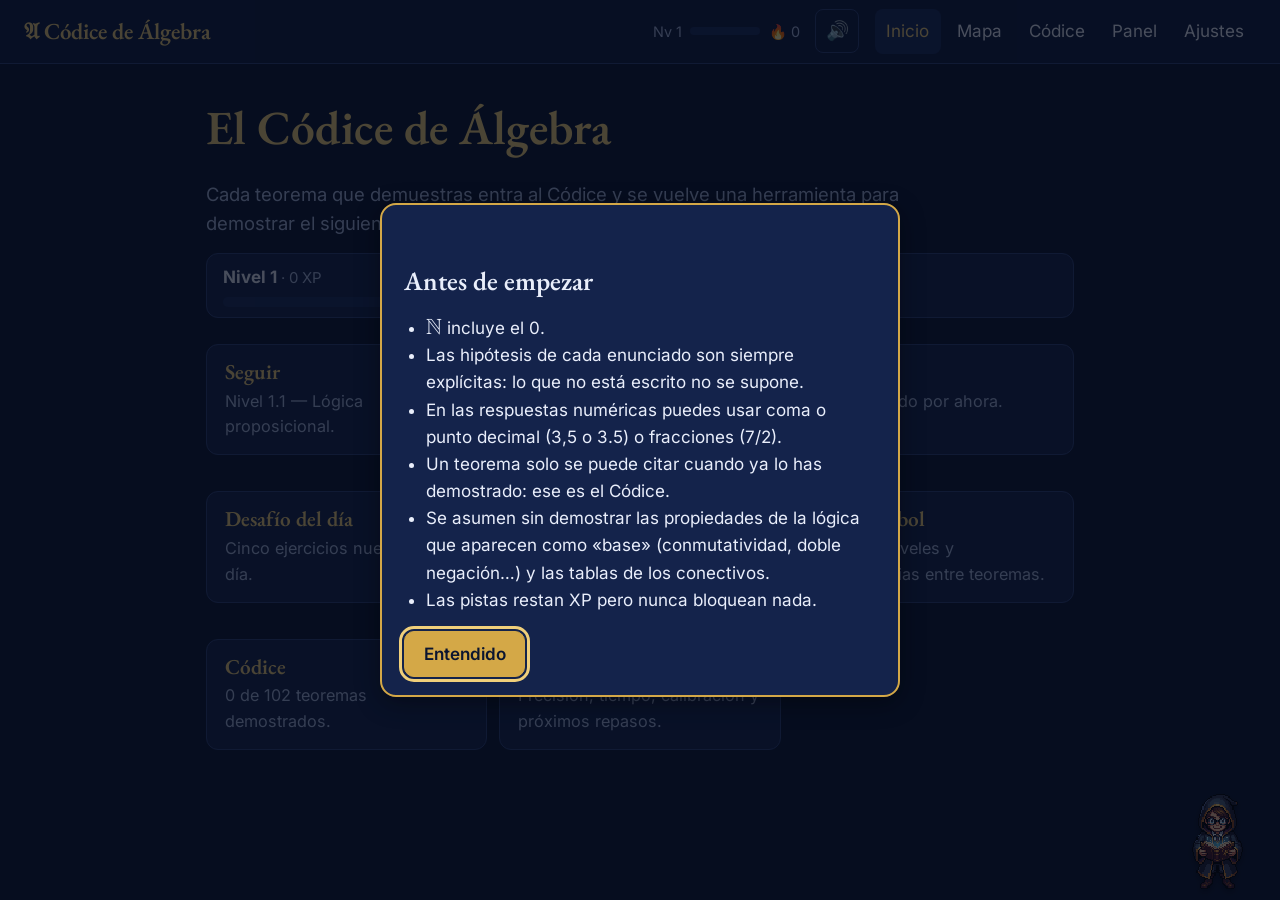
==== commit 3d51345a: "Mundos 2 a 5 completos con jefes, companero y retratos de jefes (PixelLab) Mundo 2 (Numeros), 3 (Pol" ====
--- a/index.html
+++ b/index.html
@@ -120,6 +120,8 @@
 .tecla { min-width: 46px; min-height: 46px; border-radius: 8px; border: 1px solid var(--line); background: var(--panel2); color: var(--ink); font-size: 1.15rem; }
 .tecla:active { background: var(--gold); color: var(--btn-ink); }
 
+.tupla { display: grid; gap: 10px 16px; grid-template-columns: repeat(auto-fit, minmax(240px, 1fr)); } .campo-tupla .etiqueta { margin: 0 0 4px; }
+.matriz-grilla td { padding: 3px; } .matriz-grilla input { width: 4.4rem; min-height: 44px; text-align: center; font: 1.05rem Inter, sans-serif; background: var(--bg2); color: var(--ink); border: 2px solid var(--line); border-radius: 8px; } .matriz-grilla input.ok { border-color: var(--ok); } .matriz-grilla input.mal { border-color: var(--mal); }
 /* tabla de verdad */
 .tabla-envoltura { overflow-x: auto; }
 .tabla-verdad { border-collapse: collapse; margin: 6px 0; }
@@ -235,6 +237,31 @@
   .fila-hab { grid-template-columns: 1fr 70px; } .fila-hab .vig { grid-column: 1 / -1; }
   .tecla { min-width: 44px; }
 }
+
+/* ---- compañero (aprendiz de mago) y retratos de jefes ---- */
+.companero { position: fixed; right: 8px; bottom: 6px; z-index: 15; display: flex; flex-direction: column; align-items: flex-end; pointer-events: none; }
+.companero[hidden] { display: none; }
+.companero-img { width: 64px; height: 64px; image-rendering: pixelated; filter: drop-shadow(0 3px 3px rgba(0,0,0,.45)); animation: respira 3.2s ease-in-out infinite; }
+.companero-burbuja { max-width: 210px; margin-bottom: 4px; padding: 6px 10px; background: var(--panel2); color: var(--ink); border: 1px solid var(--gold); border-radius: 12px 12px 2px 12px; font-size: .86rem; line-height: 1.35; box-shadow: 0 2px 8px rgba(0,0,0,.35); animation: aparece .25s ease-out; }
+.companero-burbuja[hidden] { display: none; }
+.companero-img.alegre { animation: salta .5s ease-out 2; }
+.companero-img.celebra { animation: salta .45s ease-out 3; }
+.companero-img.triste { animation: none; transform: translateY(3px) scale(.96); filter: saturate(.55) drop-shadow(0 3px 3px rgba(0,0,0,.45)); }
+@media (min-width: 720px) { .companero-img { width: 96px; height: 96px; } .companero { right: 14px; bottom: 10px; } }
+main { padding-bottom: 84px; }
+.cab-jefe { display: flex; align-items: center; gap: 14px; flex-wrap: wrap; }
+.cab-jefe h1 { margin: 0; }
+.retrato-jefe { width: 64px; height: 64px; image-rendering: pixelated; flex: none; filter: drop-shadow(0 2px 3px rgba(0,0,0,.5)); }
+.retrato-jefe.grande { width: 96px; height: 96px; }
+.retrato-jefe.herido { animation: sacude .5s ease-in-out; filter: brightness(1.5) sepia(.6) hue-rotate(-30deg) drop-shadow(0 2px 3px rgba(0,0,0,.5)); }
+.retrato-jefe.burla { animation: salta .5s ease-out; }
+.retrato-jefe.vencido { filter: grayscale(1) brightness(.7); transform: rotate(-8deg) translateY(4px); }
+@keyframes respira { 0%, 100% { transform: translateY(0); } 50% { transform: translateY(-2px); } }
+@keyframes salta { 0% { transform: translateY(0); } 40% { transform: translateY(-9px); } 100% { transform: translateY(0); } }
+@keyframes sacude { 0%, 100% { transform: translateX(0); } 20% { transform: translateX(-5px); } 40% { transform: translateX(5px); } 60% { transform: translateX(-3px); } 80% { transform: translateX(3px); } }
+@keyframes aparece { from { opacity: 0; transform: translateY(6px); } to { opacity: 1; transform: none; } }
+.reducir .companero-img, .reducir .retrato-jefe, .reducir .companero-burbuja { animation: none !important; }
+@media (prefers-reduced-motion: reduce) { .companero-img, .retrato-jefe, .companero-burbuja { animation: none !important; } }
 
 </style>
 </head>
@@ -569,7 +596,13 @@
     str: f => Object.keys(f).map(x => x + '↦' + f[x]).join(', '),
   };
 
-  AC.conj = { norm, parse, fmt, tex, eq, uni, inter, dif, comp, sub, rel, fun, tiene, cmp };
+  /* normaliza fichas: 'racional' (2/4 → 1/2) o 'complejo' (i+1 → 1+i); devuelve null si alguna no se entiende */
+  function normTokens(a, modo) {
+    if (!modo) return norm(a);
+    const f = modo === 'racional' ? t => { const r = AC.Rat.parse(String(t)); return r ? r.toString() : null; } : t => { const z = AC.cx.parse(String(t)); return z ? z.toString() : null; };
+    const out = a.map(f); return out.some(x => x === null) ? null : norm(out);
+  }
+  AC.conj = { normTokens, norm, parse, fmt, tex, eq, uni, inter, dif, comp, sub, rel, fun, tiene, cmp };
   if (typeof module !== 'undefined') module.exports = AC;
 })(globalThis.AC = globalThis.AC || {});
 
@@ -713,10 +746,340 @@
   if (typeof module !== 'undefined') module.exports = AC;
 })(globalThis.AC = globalThis.AC || {});
 
+/* core/numth.js */
+/* Teoría de números elemental con enteros pequeños (Number) y potencias modulares con BigInt. */
+(function (AC) {
+  const gcd = (a, b) => { a = Math.abs(a); b = Math.abs(b); while (b) { [a, b] = [b, a % b]; } return a; };
+  const lcm = (a, b) => (a === 0 || b === 0 ? 0 : Math.abs(a / gcd(a, b) * b));
+  const mod = (a, n) => ((a % n) + n) % n;
+  /* Euclides extendido: [g, x, y] con a x + b y = g = mcd(a, b) */
+  function egcd(a, b) {
+    let [r0, r1, s0, s1, t0, t1] = [a, b, 1, 0, 0, 1];
+    while (r1 !== 0) { const q = Math.floor(r0 / r1); [r0, r1] = [r1, r0 - q * r1]; [s0, s1] = [s1, s0 - q * s1]; [t0, t1] = [t1, t0 - q * t1]; }
+    return r0 < 0 ? [-r0, -s0, -t0] : [r0, s0, t0];
+  }
+  /* filas del algoritmo de Euclides: a = b·q + r */
+  function pasosEuclides(a, b) {
+    const out = []; while (b !== 0) { const q = Math.floor(a / b), r = a - q * b; out.push({ a, b, q, r }); [a, b] = [b, r]; }
+    return out;
+  }
+  const inverso = (a, n) => { const [g, x] = egcd(mod(a, n), n); return g === 1 ? mod(x, n) : null; };
+  function potmod(a, e, n) {
+    let r = 1n, b = BigInt(mod(a, n)), x = BigInt(e); const N = BigInt(n);
+    while (x > 0n) { if (x & 1n) r = (r * b) % N; b = (b * b) % N; x >>= 1n; }
+    return Number(r);
+  }
+  const esPrimo = n => { if (n < 2) return false; for (let d = 2; d * d <= n; d++) if (n % d === 0) return false; return true; };
+  const primosHasta = n => { const out = []; for (let k = 2; k <= n; k++) if (esPrimo(k)) out.push(k); return out; };
+  function factorizar(n) { const out = []; for (let d = 2; d * d <= n; d++) { let e = 0; while (n % d === 0) { n /= d; e++; } if (e) out.push([d, e]); } if (n > 1) out.push([n, 1]); return out; }
+  const divisores = n => { const out = []; for (let d = 1; d <= n; d++) if (n % d === 0) out.push(d); return out; };
+  const phi = n => factorizar(n).reduce((f, [p, e]) => f * (p - 1) * p ** (e - 1), 1);
+  /* x ≡ a (mod m), x ≡ b (mod n) con mcd(m, n) = 1 → x mod mn */
+  function tcr2(a, m, b, n) { const inv = inverso(m, n); return mod(a + m * mod((b - a) * inv, n), m * n); }
+  const coprimos = (n, lo, hi) => { const out = []; for (let k = lo; k <= hi; k++) if (gcd(k, n) === 1) out.push(k); return out; };
+
+  AC.numth = { gcd, lcm, mod, egcd, pasosEuclides, inverso, potmod, esPrimo, primosHasta, factorizar, divisores, phi, tcr2, coprimos };
+  if (typeof module !== 'undefined') module.exports = AC;
+})(globalThis.AC = globalThis.AC || {});
+
+/* core/cx.js */
+/* Complejos con coordenadas racionales, ℚ(i): aritmética exacta. Los argumentos se dan como fracción de π (θ/π). */
+(function (AC) {
+  const Rat = AC.Rat;
+  const cero = Rat.of(0), uno = Rat.of(1);
+
+  class Cx {
+    constructor(re, im) { this.re = re instanceof Rat ? re : Rat.of(re); this.im = im instanceof Rat ? im : Rat.of(im || 0); }
+    static of(a, b) { return new Cx(Rat.of(a), Rat.of(b || 0)); }
+    add(o) { return new Cx(this.re.add(o.re), this.im.add(o.im)); }
+    sub(o) { return new Cx(this.re.sub(o.re), this.im.sub(o.im)); }
+    mul(o) { return new Cx(this.re.mul(o.re).sub(this.im.mul(o.im)), this.re.mul(o.im).add(this.im.mul(o.re))); }
+    conj() { return new Cx(this.re, this.im.neg()); }
+    norm2() { return this.re.mul(this.re).add(this.im.mul(this.im)); }
+    inv() { const n = this.norm2(); if (n.isZero()) throw new Error('inverso de cero'); return new Cx(this.re.div(n), this.im.neg().div(n)); }
+    div(o) { return this.mul(o.inv()); }
+    neg() { return new Cx(this.re.neg(), this.im.neg()); }
+    pow(n) { let r = Cx.of(1); const b = n < 0 ? this.inv() : this; for (let i = 0; i < Math.abs(n); i++) r = r.mul(b); return r; }
+    eq(o) { return this.re.eq(o.re) && this.im.eq(o.im); }
+    isZero() { return this.re.isZero() && this.im.isZero(); }
+    /* θ/π en (−1, 1] si el argumento es múltiplo de π/4 (re = 0, im = 0 o |re| = |im|); si no, null */
+    argPi() {
+      const a = this.re, b = this.im;
+      if (this.isZero()) return null;
+      if (b.isZero()) return a.cmp(cero) > 0 ? Rat.of(0) : Rat.of(1);
+      if (a.isZero()) return b.cmp(cero) > 0 ? Rat.of(1, 2) : Rat.of(-1, 2);
+      if (a.mul(a).eq(b.mul(b))) { const pa = a.cmp(cero) > 0, pb = b.cmp(cero) > 0; return pa && pb ? Rat.of(1, 4) : !pa && pb ? Rat.of(3, 4) : !pa && !pb ? Rat.of(-3, 4) : Rat.of(-1, 4); }
+      return null;
+    }
+    /* «a+bi» legible: 3-2i, i, -1+i … */
+    toString() {
+      const a = this.re, b = this.im;
+      const pb = b.isInt() ? (b.n === 1n ? '' : b.n === -1n ? '-' : String(b.n)) : '(' + b + ')';
+      if (b.isZero()) return String(a);
+      const parteIm = (b.isInt() ? pb : pb) + 'i';
+      if (a.isZero()) return parteIm;
+      const signo = b.cmp(cero) < 0 ? '' : '+';
+      return (a.isInt() ? String(a) : '(' + a + ')') + signo + parteIm;
+    }
+    toTeX() {
+      const a = this.re, b = this.im;
+      const num = r => (r.isInt() ? String(r.n < 0n ? -r.n : r.n) : r.cmp(cero) < 0 ? '\\tfrac{' + (-r.n) + '}{' + r.d + '}' : '\\tfrac{' + r.n + '}{' + r.d + '}');
+      const im = (b.cmp(cero) < 0 ? '-' : '') + (b.isInt() && (b.n === 1n || b.n === -1n) ? '' : num(b)) + 'i';
+      if (b.isZero()) return a.toTeX();
+      if (a.isZero()) return im;
+      return a.toTeX() + (b.cmp(cero) < 0 ? '' : '+') + im;
+    }
+  }
+  Cx.I = Cx.of(0, 1);
+
+  /* «3-2i», «(1+i)/(2-i)», «i^3» … → Cx exacto (solo con la variable i), o null si no es un complejo racional */
+  function parse(s) {
+    try {
+      const f = AC.expr.aF(AC.expr.parse(String(s)));
+      const red = p => { let a = cero, b = cero; p.forEach((c, k) => { if (k === '') a = a.add(c); else { const m = /^i:(\d+)$/.exec(k); if (!m) throw new Error('variable'); const e = +m[1], sgn = (Math.floor(e / 2) % 2 === 0) ? 1 : -1, t = c.mul(Rat.of(sgn)); if (e % 2 === 0) a = a.add(t); else b = b.add(t); } }); return new Cx(a, b); };
+      const n = red(f.n), d = red(f.d);
+      if (d.isZero()) return null;
+      return n.div(d);
+    } catch (e) { return null; }
+  }
+
+  /* z = r(cos θ + i sen θ) con θ = t·π, para r² racional y t en múltiplos de 1/2 o 1/4 con coordenadas racionales */
+  AC.Cx = Cx;
+  AC.cx = { parse, cero, uno };
+  if (typeof module !== 'undefined') module.exports = AC;
+})(globalThis.AC = globalThis.AC || {});
+
+/* core/poly.js */
+/* Polinomios univariados con coeficientes racionales: arreglos de Rat (índice = grado). División, mcd, raíces racionales,
+   irreducibilidad en grados ≤ 4 y factorización completa sobre ℚ para los polinomios que genera el juego. */
+(function (AC) {
+  const Rat = AC.Rat, cero = Rat.of(0), uno = Rat.of(1);
+  const norm = a => { const p = a.slice(); while (p.length && p[p.length - 1].isZero()) p.pop(); return p; };
+  const de = arr => norm(arr.map(x => (x instanceof Rat ? x : Rat.of(x))));
+  const grado = p => p.length - 1;
+  const lider = p => p[p.length - 1];
+  const esCero = p => p.length === 0;
+  const add = (a, b) => { const n = Math.max(a.length, b.length), o = []; for (let i = 0; i < n; i++) o.push((a[i] || cero).add(b[i] || cero)); return norm(o); };
+  const neg = a => a.map(x => x.neg());
+  const sub = (a, b) => add(a, neg(b));
+  const mul = (a, b) => { if (!a.length || !b.length) return []; const o = Array.from({ length: a.length + b.length - 1 }, () => cero); a.forEach((x, i) => b.forEach((y, j) => { o[i + j] = o[i + j].add(x.mul(y)); })); return norm(o); };
+  const esc = (a, c) => norm(a.map(x => x.mul(c)));
+  const igual = (a, b) => a.length === b.length && a.every((x, i) => x.eq(b[i]));
+  const evalua = (p, x) => p.reduceRight((s, c) => s.mul(x).add(c), cero);
+  const deriv = p => norm(p.slice(1).map((c, i) => c.mul(Rat.of(i + 1))));
+  const monico = p => (p.length ? esc(p, uno.div(lider(p))) : p);
+  function divmod(a, b) {
+    if (esCero(b)) throw new Error('división entre el polinomio cero');
+    let r = a.slice(), q = Array.from({ length: Math.max(0, a.length - b.length + 1) }, () => cero);
+    while (r.length >= b.length && r.length) {
+      const c = lider(r).div(lider(b)), k = r.length - b.length; q[k] = c;
+      r = sub(r, mul(Array.from({ length: k }, () => cero).concat([c]), b));
+    }
+    return { q: norm(q), r: norm(r) };
+  }
+  function mcd(a, b) { while (!esCero(b)) { [a, b] = [b, divmod(a, b).r]; } return esCero(a) ? a : esc(a, uno.div(lider(a))); }
+  /* Horner: devuelve cociente y resto de dividir por (x − a) */
+  function horner(p, a) { const q = []; let acc = cero; for (let i = p.length - 1; i >= 0; i--) { acc = acc.mul(a).add(p[i]); q.unshift(acc); } const r = q.shift(); return { q: norm(q), r: r || cero, pasos: q }; }
+
+  /* ---------- texto ---------- */
+  function str(p, v) {
+    v = v || 'x'; if (!p.length) return '0';
+    const t = [];
+    for (let i = p.length - 1; i >= 0; i--) {
+      const c = p[i]; if (c.isZero()) continue;
+      const neg = c.cmp(cero) < 0, a = neg ? c.neg() : c;
+      let cs = a.isInt() ? (a.n === 1n && i > 0 ? '' : String(a.n)) : '(' + a + ')';
+      let m = i === 0 ? '' : v + (i > 1 ? '^' + i : '');
+      if (i > 0 && cs !== '') cs += '*';
+      t.push((t.length ? (neg ? '-' : '+') : (neg ? '-' : '')) + cs + m);
+    }
+    return t.join('');
+  }
+  function tex(p, v) {
+    v = v || 'x'; if (!p.length) return '0';
+    const t = [];
+    for (let i = p.length - 1; i >= 0; i--) {
+      const c = p[i]; if (c.isZero()) continue;
+      const neg = c.cmp(cero) < 0, a = neg ? c.neg() : c;
+      const cs = a.isInt() ? (a.n === 1n && i > 0 ? '' : String(a.n)) : '\\tfrac{' + a.n + '}{' + a.d + '}';
+      const m = i === 0 ? '' : v + (i > 1 ? '^{' + i + '}' : '');
+      t.push((t.length ? (neg ? '-' : '+') : (neg ? '-' : '')) + cs + m);
+    }
+    return t.join('');
+  }
+  /* polinomio desde una cadena como «x^3-2x+1»; null si no es un polinomio en la variable */
+  function parse(s, v) { try { return fromAst(AC.expr.parse(s), v); } catch (e) { return null; } }
+  function fromAst(ast, v) {
+    v = v || 'x';
+    try {
+      const f = AC.expr.aF(ast);
+      const mk = P => { const out = []; P.forEach((c, k) => { if (k === '') out[0] = (out[0] || cero).add(c); else { const m = new RegExp('^' + v + ':(\\d+)$').exec(k); if (!m) throw new Error('variable'); const e = +m[1]; out[e] = (out[e] || cero).add(c); } }); for (let i = 0; i < out.length; i++) if (!out[i]) out[i] = cero; return norm(out); };
+      const n = mk(f.n), d = mk(f.d);
+      if (d.length !== 1) { const { q, r } = divmod(n, d); return esCero(r) ? q : null; }
+      return esc(n, uno.div(d[0]));
+    } catch (e) { return null; }
+  }
+
+  /* ---------- raíces racionales ---------- */
+  const divisoresAbs = n => { n = Math.abs(n); const o = []; for (let d = 1; d <= n; d++) if (n % d === 0) o.push(d); return o; };
+  function aEnteros(p) { // multiplica por el mcm de los denominadores y devuelve enteros
+    let m = 1n; p.forEach(c => { const g = (a, b) => { while (b) { [a, b] = [b, a % b]; } return a; }; m = m / g(m, c.d) * c.d; });
+    return p.map(c => Number(c.n * (m / c.d)));
+  }
+  function candidatos(p) { // ±a0/an por divisores, como cadenas racionales
+    const e = aEnteros(p); if (e.length < 2) return [];
+    let a0 = e[0], k = 0; while (a0 === 0 && k < e.length - 1) { k++; a0 = e[k]; }
+    const an = e[e.length - 1], out = new Set(k ? ['0'] : []);
+    divisoresAbs(a0).forEach(a => divisoresAbs(an).forEach(b => { const r = Rat.of(a, b); out.add(r.toString()); out.add(r.neg().toString()); }));
+    return [...out];
+  }
+  const raicesRacionales = p => candidatos(p).filter(c => evalua(p, Rat.parse(c)).isZero());
+  function multiplicidad(p, a) { let m = 0, q = p; while (!esCero(q)) { const h = horner(q, a); if (!h.r.isZero()) break; m++; q = h.q; } return m; }
+
+  /* ---------- irreducibilidad y factorización sobre ℚ (grados ≤ 4) ---------- */
+  const raizCuadradaRacional = r => { if (r.cmp(cero) < 0) return null; const f = x => { const n = BigInt(Math.round(Math.sqrt(Number(x)))); for (const c of [n - 1n, n, n + 1n]) if (c >= 0n && c * c === x) return c; return null; }; const a = f(r.n), b = f(r.d); return a !== null && b !== null ? Rat.of(a, b) : null; };
+  const disc2 = p => p[1].mul(p[1]).sub(Rat.of(4).mul(p[2]).mul(p[0]));
+  function irreducibleQ(p) {
+    const g = grado(p); if (g < 1) return false; if (g === 1) return true;
+    if (raicesRacionales(p).length) return false;
+    if (g === 2 || g === 3) return g === 2 ? raizCuadradaRacional(disc2(p)) === null : true;
+    if (g === 4) { // sin raíces: puede ser producto de dos cuadráticas (monicas tras hacer el polinomio primitivo, con coeficientes enteros acotados)
+      const m = monico(p), e = aEnteros(m); const bs = divisoresAbs(e[0]).flatMap(d => [d, -d]);
+      if (m.some(c => !c.isInt())) return null;
+      for (let a = -30; a <= 30; a++) for (const b of bs) { const d = divmod(m, de([b, a, 1])); if (esCero(d.r)) return false; }
+      return true;
+    }
+    return null; // no se decide con este método
+  }
+  const irreducibleR = p => grado(p) === 1 || (grado(p) === 2 && disc2(p).cmp(cero) < 0);
+  const irreducibleC = p => grado(p) === 1;
+
+  /* factorización completa sobre ℚ: lista [{p, m}] con p mónico irreducible y la constante aparte (solo grados ≤ 4 sin cuadráticas ocultas) */
+  function factorizarQ(p) {
+    const out = []; let q = p.slice(), c = lider(p);
+    q = monico(q);
+    for (;;) {
+      const rs = raicesRacionales(q); if (!rs.length || grado(q) === 0) break;
+      const a = Rat.parse(rs[0]); let m = 0; for (;;) { const h = horner(q, a); if (!h.r.isZero()) break; q = h.q; m++; if (grado(q) < 1) break; }
+      out.push({ p: de([a.neg(), 1]), m });
+      if (grado(q) < 1) break;
+    }
+    if (grado(q) >= 1) { // el resto no tiene raíces racionales
+      if (grado(q) === 4) { const bs = divisoresAbs(Number(aEnteros(q)[0])).flatMap(d => [d, -d]); let ok = false; for (let a = -30; a <= 30 && !ok; a++) for (const b of bs) { const d = divmod(q, de([b, a, 1])); if (esCero(d.r)) { out.push({ p: de([b, a, 1]), m: 1 }, { p: d.q, m: 1 }); ok = true; break; } } if (!ok) out.push({ p: q, m: 1 }); }
+      else out.push({ p: q, m: 1 });
+    }
+    return { constante: c, factores: out };
+  }
+
+  AC.poly = { fromAst, norm, de, grado, lider, esCero, add, neg, sub, mul, esc, igual, evalua, deriv, monico, divmod, mcd, horner, str, tex, parse, candidatos, raicesRacionales, multiplicidad, irreducibleQ, irreducibleR, irreducibleC, factorizarQ, disc2, raizCuadradaRacional, aEnteros, divisoresAbs };
+  if (typeof module !== 'undefined') module.exports = AC;
+})(globalThis.AC = globalThis.AC || {});
+
+/* core/mat.js */
+/* Matrices sobre ℚ (arreglos de filas de Rat): operaciones, escalonamiento con registro de pasos, rango, inversa, determinante,
+   núcleo y resolución de sistemas. Es la base de los Mundos 4 a 7. */
+(function (AC) {
+  const Rat = AC.Rat, cero = Rat.of(0), uno = Rat.of(1);
+  const q = x => (x instanceof Rat ? x : Rat.of(x));
+  const de = filas => filas.map(f => f.map(q));
+  const dims = A => [A.length, A.length ? A[0].length : 0];
+  const copia = A => A.map(f => f.slice());
+  const id = n => Array.from({ length: n }, (_, i) => Array.from({ length: n }, (_, j) => (i === j ? uno : cero)));
+  const ceros = (m, n) => Array.from({ length: m }, () => Array.from({ length: n }, () => cero));
+  const igual = (A, B) => A.length === B.length && A.every((f, i) => f.length === B[i].length && f.every((x, j) => x.eq(B[i][j])));
+  const add = (A, B) => A.map((f, i) => f.map((x, j) => x.add(B[i][j])));
+  const sub = (A, B) => A.map((f, i) => f.map((x, j) => x.sub(B[i][j])));
+  const esc = (A, c) => A.map(f => f.map(x => x.mul(q(c))));
+  const T = A => (A.length ? A[0].map((_, j) => A.map(f => f[j])) : []);
+  const mul = (A, B) => { const [m, n] = dims(A), p = dims(B)[1]; return Array.from({ length: m }, (_, i) => Array.from({ length: p }, (_, j) => { let s = cero; for (let k = 0; k < n; k++) s = s.add(A[i][k].mul(B[k][j])); return s; })); };
+  const pot = (A, k) => { let r = id(A.length); for (let i = 0; i < k; i++) r = mul(r, A); return r; };
+  const traza = A => A.reduce((s, f, i) => s.add(f[i]), cero);
+  const colVec = v => v.map(x => [q(x)]);
+  const aVec = M => M.map(f => f[0]);
+
+  /* escalonamiento reducido de Gauss-Jordan; registra cada operación elemental: {t:'swap',i,j} {t:'esc',i,c} {t:'suma',i,j,c} (fila i += c·fila j) */
+  function rref(A0, ncolsPivote) {
+    const A = copia(A0), [m, n] = dims(A), lim = ncolsPivote === undefined ? n : ncolsPivote, pasos = [], piv = [];
+    let r = 0;
+    for (let c = 0; c < lim && r < m; c++) {
+      let p = -1; for (let i = r; i < m; i++) if (!A[i][c].isZero()) { p = i; break; }
+      if (p < 0) continue;
+      if (p !== r) { [A[p], A[r]] = [A[r], A[p]]; pasos.push({ t: 'swap', i: r, j: p }); }
+      const d = A[r][c]; if (!d.eq(uno)) { A[r] = A[r].map(x => x.div(d)); pasos.push({ t: 'esc', i: r, c: uno.div(d) }); }
+      for (let i = 0; i < m; i++) if (i !== r && !A[i][c].isZero()) { const f = A[i][c].neg(); A[i] = A[i].map((x, j) => x.add(f.mul(A[r][j]))); pasos.push({ t: 'suma', i, j: r, c: f }); }
+      piv.push(c); r++;
+    }
+    return { R: A, pivotes: piv, rango: piv.length, pasos };
+  }
+  const rango = A => rref(A).rango;
+
+  /* inversa por [A | I] → [I | A⁻¹]; null si es singular */
+  function inversa(A) {
+    const n = A.length; if (!n || A[0].length !== n) return null;
+    const aug = A.map((f, i) => f.concat(id(n)[i])), { R, pivotes } = rref(aug, n);
+    if (pivotes.length < n) return null;
+    return R.map(f => f.slice(n));
+  }
+
+  /* determinante por eliminación (exacto en ℚ) */
+  function det(A) {
+    const M = copia(A), n = M.length; let d = uno;
+    for (let c = 0; c < n; c++) {
+      let p = -1; for (let i = c; i < n; i++) if (!M[i][c].isZero()) { p = i; break; }
+      if (p < 0) return cero;
+      if (p !== c) { [M[p], M[c]] = [M[c], M[p]]; d = d.neg(); }
+      d = d.mul(M[c][c]);
+      for (let i = c + 1; i < n; i++) { const f = M[i][c].div(M[c][c]); if (!f.isZero()) M[i] = M[i].map((x, j) => x.sub(f.mul(M[c][j]))); }
+    }
+    return d;
+  }
+  const menor = (A, i, j) => A.filter((_, k) => k !== i).map(f => f.filter((_, k) => k !== j));
+  const cofactor = (A, i, j) => { const d = det(menor(A, i, j)); return (i + j) % 2 ? d.neg() : d; };
+  const adjunta = A => T(A.map((f, i) => f.map((_, j) => cofactor(A, i, j))));
+
+  /* base del núcleo {x : Ax = 0}: un vector por variable libre */
+  function nucleo(A) {
+    const n = dims(A)[1], { R, pivotes } = rref(A), libres = []; for (let c = 0; c < n; c++) if (!pivotes.includes(c)) libres.push(c);
+    return libres.map(l => { const v = Array.from({ length: n }, () => cero); v[l] = uno; pivotes.forEach((pc, r) => { v[pc] = R[r][l].neg(); }); return v; });
+  }
+
+  /* Ax = b: {tipo:'unica', x} | {tipo:'infinita', particular, base, libres} | {tipo:'incompatible'} */
+  function resolver(A, b) {
+    const n = dims(A)[1], aug = A.map((f, i) => f.concat([q(b[i])])), { R, pivotes } = rref(aug, n), rA = pivotes.length;
+    const incompatible = R.some(f => f.slice(0, n).every(x => x.isZero()) && !f[n].isZero());
+    if (incompatible) return { tipo: 'incompatible', rangoA: rA };
+    const part = Array.from({ length: n }, () => cero); pivotes.forEach((pc, r) => { part[pc] = R[r][n]; });
+    if (rA === n) return { tipo: 'unica', x: part };
+    return { tipo: 'infinita', particular: part, base: nucleo(A), libres: n - rA };
+  }
+  const evaluaSistema = (A, x) => aVec(mul(A, colVec(x)));
+
+  /* texto */
+  const fmt = A => A.map(f => f.map(x => x.toString()));
+  const texN = x => (x.isInt() ? String(x.n) : (x.n < 0n ? '-' : '') + '\\tfrac{' + (x.n < 0n ? -x.n : x.n) + '}{' + x.d + '}');
+  const tex = (A, entorno) => '\\begin{' + (entorno || 'pmatrix') + '}' + A.map(f => f.map(texN).join('&')).join('\\\\') + '\\end{' + (entorno || 'pmatrix') + '}';
+  const texVec = v => tex(colVec(v));
+  const texAum = (A, b) => '\\left(\\begin{array}{' + 'c'.repeat(dims(A)[1]) + '|c}' + A.map((f, i) => f.map(texN).concat([texN(q(b[i]))]).join('&')).join('\\\\') + '\\end{array}\\right)';
+  const texSistema = (A, b, vars) => { vars = vars || ['x', 'y', 'z', 'w']; return '\\begin{cases}' + A.map((f, i) => { let s = ''; f.forEach((c, j) => { if (c.isZero()) return; const neg = c.cmp(cero) < 0, a = neg ? c.neg() : c, cs = a.eq(uno) ? '' : texN(a); s += (s ? (neg ? '-' : '+') : (neg ? '-' : '')) + cs + vars[j]; }); return (s || '0') + '=' + texN(q(b[i])); }).join('\\\\') + '\\end{cases}'; };
+  const parsea = txt => { try { const f = String(txt).trim().split(/\s*;\s*/).map(r => r.split(/[\s,]+/).filter(Boolean).map(s => Rat.parse(s))); return f.every(r => r.length === f[0].length && r.every(Boolean)) ? f : null; } catch (e) { return null; } };
+
+  /* espacios vectoriales (vectores = arreglos de Rat) */
+  const independientes = vs => rango(vs) === vs.length;
+  const combina = (coefs, vs) => vs[0].map((_, j) => coefs.reduce((s, c, i) => s.add(q(c).mul(vs[i][j])), cero));
+  /* coordenadas de v respecto de la base bs (lista de vectores): null si v no está en el generado */
+  const coordenadas = (bs, v) => { const s = resolver(T(bs), v); return s.tipo === 'unica' ? s.x : (s.tipo === 'infinita' ? s.particular : null); };
+  const enGenerado = (vs, v) => resolver(T(vs), v).tipo !== 'incompatible';
+  const baseColumnas = A => { const { pivotes } = rref(A); return pivotes.map(c => A.map(f => f[c])); };
+  const cambioBase = (B, C) => T(B.map(b => coordenadas(C, b)));
+
+  AC.mat = { independientes, combina, coordenadas, enGenerado, baseColumnas, cambioBase, q, de, dims, copia, id, ceros, igual, add, sub, esc, T, mul, pot, traza, colVec, aVec, rref, rango, inversa, det, menor, cofactor, adjunta, nucleo, resolver, evaluaSistema, fmt, tex, texN, texVec, texAum, texSistema, parsea };
+  if (typeof module !== 'undefined') module.exports = AC;
+})(globalThis.AC = globalThis.AC || {});
+
 /* engine/registro.js */
 /* Registro del contenido: habilidades, teoremas, generadores, demostraciones, niveles, mundos, referencias. */
 (function (AC) {
-  const reg = AC.reg = { habilidades: {}, teoremas: {}, generadores: {}, demos: {}, niveles: {}, mundos: [], refs: {}, bancos: {}, diagnosticos: {} };
+  const reg = AC.reg = { habilidades: {}, teoremas: {}, generadores: {}, demos: {}, niveles: {}, mundos: [], refs: {}, bancos: {}, diagnosticos: {}, jefes: {} };
 
   function unico(tabla, x, que) {
     if (!x || !x.id) throw new Error(que + ' sin id');
@@ -742,6 +1105,7 @@
     ref(r) { return unico(reg.refs, r, 'referencia'); },
     diagnostico(d) { return unico(reg.diagnosticos, d, 'diagnóstico'); },
     banco(id, b) { reg.bancos[id] = b; },
+    jefe(mundo, def) { reg.jefes[mundo] = def; },
   };
 
   /* consultas */
@@ -892,6 +1256,91 @@
     return { ok, msg: ok ? 'Correcto: tu expresión es equivalente.' : 'Tu expresión no es equivalente a la que se pide.' };
   };
 
+  verif['equivalente-complejo'] = (inst, resp, a) => {
+    const z = AC.cx.parse(String(resp == null ? '' : resp));
+    if (!z) return { ok: false, sintaxis: true, msg: 'Escribe un número complejo, por ejemplo 3-2i, i o (1+i)/2.' };
+    const ok = z.eq(AC.cx.parse(a.f));
+    return { ok, msg: ok ? 'Correcto.' : 'Ese complejo no coincide.' };
+  };
+
+  verif['tupla-racional'] = (inst, resp, a) => {
+    const v = (resp || []).map(x => Rat.parse(String(x == null ? '' : x)));
+    if (v.length !== a.esperado.length || v.some(x => !x)) return { ok: false, sintaxis: true, msg: 'Completa todos los campos con números (enteros, fracciones o decimales).' };
+    const det = a.esperado.map((e, i) => { const d = v[i].sub(Rat.parse(e)); const m = a.mod && a.mod[i]; return m ? d.div(Rat.of(m)).isInt() : d.isZero(); });
+    const ok = det.every(Boolean);
+    return { ok, detalle: det, msg: ok ? 'Correcto.' : 'Hay ' + det.filter(x => !x).length + ' campo(s) que no coinciden.' };
+  };
+
+  /* factorización completa: producto de factores irreducibles en el cuerpo indicado (Q, R o C) que reproduce el polinomio */
+  verif['factorizacion'] = (inst, resp, a) => {
+    let ast;
+    try { ast = AC.expr.parse(String(resp == null ? '' : resp)); } catch (e) { return { ok: false, sintaxis: true, msg: e.msg || 'Expresión no válida', pos: e.pos }; }
+    const P = AC.poly, fs = []; let c = Rat.of(1), malo = false;
+    (function rec(e) { if (e.t === '*') { rec(e.a); rec(e.b); } else if (e.t === '^') { for (let i = 0; i < e.e; i++) rec(e.a); } else if (e.t === 'neg') { c = c.neg(); rec(e.a); } else { const p = P.fromAst(e, a.v || 'x'); if (!p) malo = true; else if (P.grado(p) <= 0) c = c.mul(p[0] || Rat.of(0)); else fs.push(p); } })(ast);
+    if (malo) return { ok: false, sintaxis: true, msg: 'Escribe un producto de polinomios en ' + (a.v || 'x') + ', por ejemplo (x-1)(x^2+x+1).' };
+    const prod = fs.reduce((q, p) => P.mul(q, p), [c]), meta = P.parse(a.f, a.v || 'x');
+    if (!P.igual(prod, meta)) return { ok: false, msg: 'El producto de tus factores no es el polinomio dado.' };
+    const irr = { Q: P.irreducibleQ, R: P.irreducibleR, C: P.irreducibleC }[a.campo || 'Q'];
+    const mal = fs.find(p => irr(p) === false);
+    if (mal) return { ok: false, equivalente: true, msg: 'Es equivalente, pero el factor «' + P.str(mal, a.v || 'x') + '» todavía se puede factorizar' + ({ Q: ' en ℚ', R: ' en ℝ', C: ' en ℂ' }[a.campo || 'Q']) + '.' };
+    return { ok: true, msg: 'Correcto: factorización completa.' };
+  };
+
+  /* a·x + b·y = d con enteros: vale cualquier par (Bézout, diofánticas) */
+  verif['combinacion-lineal'] = (inst, resp, a) => {
+    const v = (resp || []).map(x => Rat.parse(String(x == null ? '' : x)));
+    if (v.length !== 2 || v.some(x => !x || !x.isInt())) return { ok: false, sintaxis: true, msg: 'Escribe dos números enteros.' };
+    const val = Number(v[0].n) * a.a + Number(v[1].n) * a.b, ok = val === a.d;
+    return { ok, msg: ok ? 'Correcto: ' + a.a + '·(' + v[0] + ') + ' + a.b + '·(' + v[1] + ') = ' + a.d + '.' : 'Con esos valores sale ' + a.a + '·(' + v[0] + ') + ' + a.b + '·(' + v[1] + ') = ' + val + ', no ' + a.d + '.' };
+  };
+
+  /* ---- espacios vectoriales: respuestas con muchas soluciones válidas ---- */
+  const aVecQ = r => (r || []).map(x => Rat.parse(String(x == null ? '' : x)));
+  const aMatQ = A => A.map(f => f.map(x => Rat.parse(String(x))));
+  verif['nucleo-vector'] = (inst, resp, a) => {
+    const v = aVecQ(resp);
+    if (v.length !== a.n || v.some(x => !x)) return { ok: false, sintaxis: true, msg: 'Completa todos los campos con números.' };
+    if (v.every(x => x.isZero())) return { ok: false, msg: 'El vector cero siempre cumple la condición: busca uno distinto de cero.' };
+    const y = AC.mat.evaluaSistema(aMatQ(a.A), v), ok = y.every(z => z.isZero());
+    return { ok, msg: ok ? 'Correcto: ese vector cumple todas las condiciones.' : 'Ese vector no cumple todas las condiciones (sustitúyelo en cada ecuación).' };
+  };
+  verif['dependencia-lineal'] = (inst, resp, a) => {
+    const c = aVecQ(resp);
+    if (c.length !== a.vecs.length || c.some(x => !x)) return { ok: false, sintaxis: true, msg: 'Completa todos los coeficientes con números.' };
+    if (c.every(x => x.isZero())) return { ok: false, msg: 'Con todos los coeficientes cero la combinación es trivial: busca coeficientes no todos nulos.' };
+    const V = aMatQ(a.vecs), n = V[0].length; let ok = true;
+    for (let j = 0; j < n; j++) { let t = Rat.of(0); V.forEach((f, i) => { t = t.add(c[i].mul(f[j])); }); if (!t.isZero()) ok = false; }
+    return { ok, msg: ok ? 'Correcto: la combinación da el vector cero con coeficientes no nulos.' : 'Con esos coeficientes la combinación lineal no da el vector cero.' };
+  };
+  verif['base-nucleo'] = (inst, resp, a) => {
+    if (!Array.isArray(resp) || resp.length !== a.dim) return { ok: false, incompleta: true, msg: 'Completa los ' + a.dim + ' vectores.' };
+    const M = resp.map(f => aVecQ(f));
+    if (M.some(f => f.length !== a.n || f.some(x => !x))) return { ok: false, sintaxis: true, msg: 'Completa todas las entradas con números.' };
+    const A = aMatQ(a.A), dentro = M.every(v => AC.mat.evaluaSistema(A, v).every(z => z.isZero()));
+    if (!dentro) return { ok: false, msg: 'Algún vector no cumple las ecuaciones del subespacio.' };
+    if (AC.mat.rango(M) < a.dim) return { ok: false, msg: 'Los vectores son linealmente dependientes: una base necesita ' + a.dim + ' independientes.' };
+    return { ok: true, msg: 'Correcto: son vectores del subespacio y linealmente independientes, tantos como la dimensión.' };
+  };
+  verif['completa-base'] = (inst, resp, a) => {
+    const w = aVecQ(resp);
+    if (w.length !== a.n || w.some(x => !x)) return { ok: false, sintaxis: true, msg: 'Completa todos los campos con números.' };
+    const V = aMatQ(a.vecs), ok = AC.mat.rango(V.concat([w])) === V.length + 1;
+    return { ok, msg: ok ? 'Correcto: añadir ese vector mantiene la independencia.' : 'Ese vector es combinación lineal de los dados: la lista seguiría siendo dependiente.' };
+  };
+
+  function conjuntoNorm(modo) {
+    return (inst, resp, a) => {
+      const t = AC.conj.parse(resp);
+      if (t === null) return { ok: false, sintaxis: true, msg: 'Escribe los elementos entre llaves y separados por comas, o ∅.' };
+      const n = AC.conj.normTokens(t, modo);
+      if (n === null) return { ok: false, sintaxis: true, msg: modo === 'racional' ? 'Hay un elemento que no es un número (usa fracciones o decimales).' : 'Hay un elemento que no es un complejo (por ejemplo 1+i, -2i).' };
+      const ok = AC.conj.eq(n, a.esperado);
+      return { ok, msg: ok ? 'Correcto.' : (n.length === a.esperado.length ? 'Tienes el mismo número de elementos, pero no son los mismos.' : 'El conjunto no coincide.') };
+    };
+  }
+  verif['conjunto-racionales'] = conjuntoNorm('racional');
+  verif['conjunto-complejos'] = conjuntoNorm('complejo');
+
   /* contraejemplos: se evalúa la afirmación con el entero del jugador */
   AC.afirmaciones = AC.afirmaciones || {};
   verif['satisface-entero'] = (inst, resp, a) => {
@@ -928,7 +1377,10 @@
       case 'logica': {
         try { return L.equiv(L.parse(String(resp)), L.parse(sig.respuesta)); } catch (e) { return false; }
       }
-      case 'conjunto': { const r = AC.conj.parse(resp), t = AC.conj.parse(sig.respuesta); return r !== null && t !== null && AC.conj.eq(r, t); }
+      case 'conjunto': { const r = AC.conj.parse(resp), t = AC.conj.parse(sig.respuesta); if (r === null || t === null) return false; const nr = AC.conj.normTokens(r, inst.entrada.norm), nt = AC.conj.normTokens(t, inst.entrada.norm); return nr !== null && nt !== null && AC.conj.eq(nr, nt); }
+      case 'complejo': { const z = AC.cx.parse(String(resp)), w = AC.cx.parse(sig.respuesta); return !!z && !!w && z.eq(w); }
+      case 'tupla': { const v = (resp || []).map(x => Rat.parse(String(x == null ? '' : x))); return v.length === sig.respuesta.length && v.every((x, i) => { const w = Rat.parse(String(sig.respuesta[i])); return x && w && x.eq(w); }); }
+      case 'matriz': { if (!Array.isArray(resp) || resp.length !== sig.respuesta.length) return false; return sig.respuesta.every((f, i) => f.every((x, j) => { const a = Rat.parse(String((resp[i] || [])[j] || '')), b = Rat.parse(String(x)); return a && b && a.eq(b); })); }
       case 'expr': { try { return AC.expr.equiv(String(resp), sig.respuesta); } catch (e) { return false; } }
       case 'eleccion': return resp === sig.respuesta;
       case 'multiple': {
@@ -1803,7 +2255,11 @@
       const cola = [];
       // cálculo: un ejercicio de aplicación por nivel, mezclados
       const porNivel = m.niveles.map(n => AC.planificador.disponibles(est, n).gens.filter(g => g.familia === 'aplicacion'));
-      rng.shuffle(porNivel.map((gs, i) => i)).forEach(i => { if (porNivel[i].length) cola.push({ fase: 'calculo', task: { tipo: 'gen', id: rng.pick(porNivel[i]).id, seed: sem() } }); });
+      const orden = rng.shuffle(porNivel.map((gs, i) => i)).filter(i => porNivel[i].length), usados = new Set();
+      for (let i = 0; i < 40 && cola.length < 6 && orden.length; i++) {
+        const gs = porNivel[orden[i % orden.length]].filter(g => !usados.has(g.id)); if (!gs.length) continue;
+        const g = rng.pick(gs); usados.add(g.id); cola.push({ fase: 'calculo', task: { tipo: 'gen', id: g.id, seed: sem() } });
+      }
       // estrategia: tres elecciones de método con enunciados distintos
       const vistos = new Set();
       for (let i = 0; i < 30 && vistos.size < 3; i++) {
@@ -2704,6 +3160,110 @@
   if (typeof module !== 'undefined') module.exports = AC;
 })(globalThis.AC = globalThis.AC || {});
 
+/* content/util2.js */
+/* Fábricas de contenido para los mundos 2 a 8: generadores de aplicación y demostraciones con valores por defecto.
+   Un generador solo declara cómo construir una instancia hacia atrás: {key, enun, res, firmas, pistas, expl}. */
+(function (AC) {
+  const R = AC.registrar, { dem, H } = AC.w1c, Rat = AC.Rat;
+  const T = s => '$' + s + '$';
+
+  const aparece = (res, enun) => new RegExp('(^|\\D)' + String(res).replace(/[-/\\^$*+?.()|[\]{}]/g, '\\$&') + '(\\D|$)').test(enun.replace(/\\begin\{[a-z*]+\}[\s\S]*?\\end\{[a-z*]+\}/g, ' ').replace(/\$/g, ' '));
+  const unicas = (firmas, esIgual) => { const out = []; (firmas || []).forEach(f => { if (f && !esIgual(f[1]) && !out.some(g => JSON.stringify(g.respuesta) === JSON.stringify(f.resp))) out.push({ id: f[0], respuesta: f.resp, mensaje: f[2] }); }); return out; };
+
+  function fabrica(tipo, d) {
+    R.generador({
+      id: d.id, mundo: d.mundo || Number(String(d.nivel)[0]), nivel: d.nivel, familia: 'aplicacion', habilidades: d.habilidades, requiere: d.requiere || [],
+      dificultad: d.dificultad || 2, autoexplicacion: d.autoexplicacion || null, confianza: d.confianza !== false,
+      generar(rng, dif, ctx) {
+        for (let i = 0; i < 300; i++) {
+          const x = d.hacer(rng, ctx || {}); if (!x) continue;
+          if (x.pistas.length !== 3) throw new Error(d.id + ': 3 pistas');
+          const base = { variantKey: x.key, enunciado: x.enun, pistas: x.pistas, explicacion: x.expl };
+          let o;
+          switch (tipo) {
+            case 'entero': case 'racional': {
+              const res = String(x.res);
+              if (tipo === 'entero' && aparece(res, x.enun)) continue;
+              const fs = (x.firmas || []).map(f => { const g = [f[0], f[1], f[2]]; g.resp = String(f[1]); return g; });
+              o = { entrada: { tipo }, verificador: { id: tipo, args: { esperado: res } }, solucionTexto: [res], firmas: unicas(fs, v => String(v) === res) };
+              break;
+            }
+            case 'expr': {
+              const fs = (x.firmas || []).map(f => { const g = [f[0], f[1], f[2]]; g.resp = String(f[1]); return g; });
+              const eq = v => { try { return AC.expr.equiv(String(v), x.res); } catch (e) { return true; } };
+              o = { entrada: { tipo: 'expr', vars: x.vars || ['x'] }, verificador: x.verificador || { id: 'equivalente-expr', args: { f: x.res } }, solucionExpr: x.res, solucionTexto: [], firmas: unicas(fs, x.verificador ? (v => AC.verificar(Object.assign({}, { verificador: x.verificador }), String(v)).ok) : eq) };
+              break;
+            }
+            case 'complejo': {
+              const fs = (x.firmas || []).map(f => { const g = [f[0], f[1], f[2]]; g.resp = String(f[1]); return g; });
+              const z = AC.cx.parse(x.res);
+              const eq = v => { const w = AC.cx.parse(v); return !w || w.eq(z); };
+              o = { entrada: { tipo: 'complejo', vars: ['i'] }, verificador: { id: 'equivalente-complejo', args: { f: x.res } }, solucionExpr: x.res, solucionTexto: [], firmas: unicas(fs, eq) };
+              break;
+            }
+            case 'conjunto': {
+              const norm = x.norm || null, nt = a => AC.conj.normTokens(a, norm), res = nt(x.res);
+              const fs = (x.firmas || []).map(f => { const g = [f[0], f[1], f[2]]; g.resp = AC.conj.fmt(nt(f[1])); return g; });
+              o = { entrada: { tipo: 'conjunto', norm }, verificador: { id: norm === 'racional' ? 'conjunto-racionales' : norm === 'complejo' ? 'conjunto-complejos' : 'igual-conjunto', args: { esperado: res } }, solucionTexto: [AC.conj.fmt(res)], firmas: unicas(fs, v => false).filter(f => f.respuesta !== AC.conj.fmt(res)) };
+              break;
+            }
+            case 'tupla': {
+              const res = x.res.map(String), fs = (x.firmas || []).map(f => { const g = [f[0], f[1], f[2]]; g.resp = f[1].map(String); return g; });
+              o = { entrada: { tipo: 'tupla', campos: x.campos, etiqueta: x.etiqueta || null }, verificador: x.verificador || { id: 'tupla-racional', args: { esperado: res, mod: x.mod || res.map(() => null) } }, solucionTexto: [], firmas: unicas(fs, v => v.length === res.length && v.every((q, i) => { const a = Rat.parse(String(q)), b = Rat.parse(res[i]), m = x.mod && x.mod[i]; if (!a || !b) return false; const d = a.sub(b); return m ? d.div(Rat.of(m)).isInt() : d.isZero(); })) };
+              break;
+            }
+            case 'matriz': {
+              const res = x.res.map(f => f.map(String)), fs = (x.firmas || []).map(f => { const g = [f[0], f[1], f[2]]; g.resp = f[1].map(r => r.map(String)); return g; });
+              o = { entrada: { tipo: 'matriz', filas: res.length, cols: res[0].length, etiqueta: x.etiqueta || null }, verificador: x.verificador || { id: 'matriz', args: { esperado: res } }, solucionTexto: [], firmas: unicas(fs, v => JSON.stringify(v) === JSON.stringify(res)) };
+              break;
+            }
+            case 'eleccion': {
+              const todas = rng.shuffle([['ok', x.ok]].concat(x.malas.map(m => [m[0], m[1]])));
+              const vistos = new Set(); const dist = todas.filter(t => { if (vistos.has(t[1])) return false; vistos.add(t[1]); return true; });
+              if (dist.length < 3) continue;
+              const pos = dist.findIndex(t => t[0] === 'ok');
+              o = { entrada: { tipo: 'eleccion', opciones: dist.map(t => t[1]) }, verificador: { id: 'indice', args: { esperado: pos } }, firmas: dist.map((t, j) => { if (t[0] === 'ok') return null; const m = x.malas.find(q => q[1] === t[1]); return { id: m[0], respuesta: j, mensaje: m[2] }; }).filter(Boolean) };
+              break;
+            }
+            case 'multiple': {
+              const ok = x.ok.slice().sort((a, b) => a - b);
+              if (!ok.length || ok.length >= x.opciones.length) continue;
+              o = { entrada: { tipo: 'multiple', opciones: x.opciones }, verificador: { id: 'conjunto-indices', args: { esperado: ok, n: x.opciones.length } },
+                firmas: x.opciones.map((_, j) => ({ id: ok.includes(j) ? 'omite-' + j : 'marca-de-mas', respuesta: ok.includes(j) ? ok.filter(v => v !== j) : ok.concat(j), mensaje: x.msg ? x.msg(j, ok.includes(j)) : 'Revisa la opción ' + (j + 1) + '.' })) };
+              break;
+            }
+            default: throw new Error('tipo de generador desconocido ' + tipo);
+          }
+          return Object.assign(base, o);
+        }
+        throw new Error(d.id + ': sin instancia');
+      },
+    });
+  }
+  const gen = {};
+  ['entero', 'racional', 'expr', 'complejo', 'conjunto', 'tupla', 'matriz', 'eleccion', 'multiple'].forEach(t => { gen[t] = d => fabrica(t, d); });
+
+  /* ---------- demostraciones con valores por defecto ---------- */
+  const INVALIDAS = [
+    ['ejemplo', 'Verificar un ejemplo concreto', false, 'Un ejemplo ilustra, pero no prueba un enunciado general.'],
+    ['circular', 'Suponer lo que se quiere probar', false, 'Eso es un argumento circular.'],
+    ['intuicion', 'Apoyarse en un dibujo o en la intuición', false, 'Ayuda a entender, pero no es una demostración.'],
+  ];
+  function dem2(d) {
+    const mundo = d.mundo || Number(String(d.nivel)[0]);
+    dem({
+      id: d.id, teorema: d.teorema, enunciadoId: d.enunciadoId, mundo, nivel: d.nivel, habilidades: d.habilidades, requiere: d.requiere || [], refsExtra: d.refsExtra || [],
+      param: d.param, enunciado: d.enunciado, hip: d.hip, meta: d.meta, L: d.L, dist: d.dist, err: d.err,
+      est: (d.valida || []).map(([id, texto, nota]) => [id, texto, true, nota]).concat((d.invalidas || INVALIDAS).slice(0, Math.max(2, 4 - (d.valida || []).length))),
+      crit: d.crit || ['Enuncié con claridad lo que hay que probar', 'Usé las definiciones y las hipótesis', 'Justifiqué cada paso con un resultado conocido', 'Concluí exactamente lo pedido'],
+      pistas: p => ['Orientación: identifica qué hay que probar y con qué definiciones cuentas.', 'Idea clave: ' + d.idea(p), 'Primer paso: ' + d.primero(p)],
+    });
+  }
+
+  AC.cont = { gen, dem2, H, T, R, Rat, aparece };
+  if (typeof module !== 'undefined') module.exports = AC;
+})(globalThis.AC = globalThis.AC || {});
+
 /* content/w1/n2.js */
 /* Mundo 1, nivel 1.2 — Cuantificadores y conjuntos. */
 (function (AC) {
@@ -4477,6 +5037,7 @@
   ref('b.igualdad', 'propiedad-base', 'Propiedades de la igualdad: sustituir iguales por iguales');
   ref('d.identidad', 'definicion', 'Identidad: id(x) = x, y h∘id = h = id∘h');
 
+  R.jefe(1, { id: 'J1', titulo: 'El Guardián del Principio', estrategia: 'w1.n5.clasificar-metodo', demos: ['dem.jefe-inversa-composicion', 'dem.jefe-complemento-inclusion', 'dem.jefe-suma-cubos'] });
   const J = { nivel: 'J1', habilidades: [] };
 
   /* J-A: la inversa de una composición (usa t.comp-biyectiva y t.biyectiva-inversa) */
@@ -4570,25 +5131,3704 @@
   if (typeof module !== 'undefined') module.exports = AC;
 })(globalThis.AC = globalThis.AC || {});
 
+/* content/w2/n1.js */
+/* Mundo 2, nivel 2.1 — Divisibilidad. */
+(function (AC) {
+  const { R, H, T, gen, dem2 } = AC.cont, r = String.raw, N = AC.numth, C = AC.conj;
+  const ref = (id, tipo, nombre) => R.ref({ id, tipo, nombre });
+  ref('b.entero-no-nulo', 'propiedad-base', 'Un entero distinto de 0 tiene valor absoluto ≥ 1');
+  ref('d.division-euclidiana', 'definicion', 'División con resto: a = bq + r con 0 ≤ r < b');
+  ref('d.mcd', 'definicion', 'mcd(a,b): el mayor entero que divide a ambos');
+  ref('d.congruencia', 'definicion', 'a ≡ b (mod n) significa n | a − b');
+  ref('d.primo', 'definicion', 'Primo: entero p > 1 cuyos únicos divisores positivos son 1 y p');
+  ref('b.coprimo-producto', 'propiedad-base', 'Si a y b son coprimos con n, su producto ab también es coprimo con n');
+
+  /* ---------- catálogo ---------- */
+  const HB = (id, nombre) => R.habilidad({ id: '2.1.' + id, nombre, nivel: '2.1' });
+  HB('divisores', 'Divisores y múltiplos'); HB('division-entera', 'División con resto'); HB('combinaciones', 'Combinaciones de múltiplos'); HB('contar-divisores', 'Contar divisores y múltiplos'); HB('demostrar', 'Demostrar divisibilidad');
+  const TE = (id, titulo, enunciado, requiere, hab) => R.teorema({ id, titulo, nivel: '2.1', enunciado, requiere, habilidades: hab });
+  TE('t.div-combinacion', 'Divisibilidad de combinaciones', r`Si $a\mid b$ y $a\mid c$, entonces $a\mid bx+cy$ para todos $x,y\in\mathbb{Z}$.`, [], ['2.1.combinaciones', '2.1.demostrar']);
+  TE('t.div-transitiva', 'Transitividad de la divisibilidad', r`Si $a\mid b$ y $b\mid c$, entonces $a\mid c$.`, [], ['2.1.divisores', '2.1.demostrar']);
+  TE('t.div-cota', 'Cota del divisor', r`Si $a\mid b$ y $b\neq 0$, entonces $|a|\le|b|$.`, [], ['2.1.divisores', '2.1.demostrar']);
+  TE('t.div-antisimetria', 'Antisimetría de la divisibilidad', r`Si $a\mid b$, $b\mid a$ y $a,b\neq 0$, entonces $|a|=|b|$.`, ['t.div-cota'], ['2.1.divisores', '2.1.demostrar']);
+  TE('t.algoritmo-division', 'Algoritmo de la división', r`Para $a\in\mathbb{Z}$ y $b>0$ existen $q,r$ únicos con $a=bq+r$ y $0\le r<b$.`, ['t.buen-orden', 't.div-cota'], ['2.1.division-entera', '2.1.demostrar']);
+
+  /* ---------- generadores ---------- */
+  const NS = [12, 18, 20, 24, 28, 30, 36, 40, 42, 45, 48, 50, 54, 56, 60, 63, 64, 66, 70, 72, 75, 80, 84, 90, 96, 100, 108, 120];
+  gen.conjunto({
+    id: 'w2.n1.divisores-de-n', nivel: '2.1', habilidades: ['2.1.divisores'], dificultad: 1,
+    hacer(rng) {
+      const n = rng.pick(NS), d = N.divisores(n), pr = d.filter(x => N.esPrimo(x)).map(String);
+      return { key: String(n), enun: 'Escribe el conjunto de todos los divisores positivos de $' + n + '$.', res: d.map(String),
+        firmas: [['sin-extremos', d.filter(x => x !== 1 && x !== n).map(String), 'El $1$ y el propio $' + n + '$ también son divisores.'], ['sin-el-propio', d.filter(x => x !== n).map(String), 'Falta el propio $' + n + '$: todo número se divide a sí mismo.'], ['solo-primos', pr, 'Los divisores no son solo los primos: también valen los productos de primos.']],
+        pistas: ['Orientación: prueba los números desde el $1$ hasta $' + n + '$ (basta llegar a la raíz y aparear).', 'Idea clave: si $d$ divide a $' + n + '$, también lo hace $' + n + '/d$; los divisores vienen en parejas.', 'Primer paso: empieza con la pareja $1$ y $' + n + '$.'],
+        expl: 'Divisores de $' + n + '$: $' + C.tex(d.map(String)) + '$.' };
+    },
+  });
+
+  gen.tupla({
+    id: 'w2.n1.division-entera', nivel: '2.1', habilidades: ['2.1.division-entera'], dificultad: 2,
+    hacer(rng) {
+      const b = rng.int(3, 15), a = rng.chance(0.5) ? -rng.int(5, 150) : rng.int(5, 150), q = Math.floor(a / b), r = a - b * q, qt = Math.trunc(a / b);
+      const f = [['intercambia', [r, q], 'Escribiste $(r,q)$; el orden pedido es primero el cociente $q$ y luego el resto $r$.']];
+      if (a < 0 && a % b !== 0) f.unshift(['resto-negativo', [qt, a - b * qt], 'El resto debe cumplir $0\\le r<b$: con $a$ negativo hay que bajar un cociente más (el cociente es el **piso** de $a/b$).']);
+      return { key: a + '/' + b, enun: 'Divide $' + a + '$ entre $' + b + '$ con resto no negativo: halla $q$ y $r$ con $' + a + '=' + b + 'q+r$ y $0\\le r<' + b + '$.', campos: ['q', 'r'], res: [q, r], firmas: f,
+        pistas: ['Orientación: busca el mayor múltiplo de $' + b + '$ que no supere a $' + a + '$.', 'Idea clave: el resto $r=a-bq$ debe quedar entre $0$ y $' + (b - 1) + '$.', 'Primer paso: calcula $' + a + '/' + b + '$ aproximadamente y redondea hacia abajo.'],
+        expl: '$' + a + '=' + b + '\\cdot(' + q + ')+' + r + '$.' };
+    },
+  });
+
+  gen.entero({
+    id: 'w2.n1.combinacion-divisible', nivel: '2.1', habilidades: ['2.1.combinaciones'], dificultad: 2,
+    hacer(rng) {
+      const a = rng.int(3, 12), k = rng.int(2, 9), l = rng.int(2, 9), x = rng.int(-4, 5), y = rng.int(-4, 5);
+      if (k === l || x === 0 || y === 0) return null;
+      const b = a * k, c = a * l, res = k * x + l * y;
+      return { key: [a, k, l, x, y].join(','), enun: 'Sabes que $' + a + '$ divide a $b=' + b + '$ y a $c=' + c + '$. Calcula $\\dfrac{bx+cy}{' + a + '}$ para $x=' + x + '$, $y=' + y + '$ (el resultado es entero).', res,
+        firmas: [['signo', k * x - l * y, 'Revisa el signo: es $kx+ly$, con $y=' + y + '$.'], ['sin-factorizar', b * x + c * y, 'Falta dividir entre $' + a + '$.'], ['suma-simple', k + l, 'No se suman solo $k$ y $l$: cada uno va multiplicado por $x$ o $y$.']],
+        pistas: ['Orientación: escribe $b$ y $c$ como múltiplos de $' + a + '$.', 'Idea clave: $bx+cy=' + a + '(kx+ly)$ con $k=b/' + a + '$, $l=c/' + a + '$.', 'Primer paso: calcula $k=' + k + '$ y $l=' + l + '$.'], expl: '$(bx+cy)/' + a + '=' + k + '\\cdot(' + x + ')+' + l + '\\cdot(' + y + ')=' + res + '$.' };
+    },
+  });
+
+  gen.entero({
+    id: 'w2.n1.numero-de-divisores', nivel: '2.1', habilidades: ['2.1.contar-divisores'], dificultad: 2,
+    hacer(rng) {
+      const ps = rng.sample([2, 3, 5, 7], rng.int(2, 3)).sort((a, b) => a - b), es = ps.map(() => rng.int(1, 4)), n = ps.reduce((m, p, i) => m * p ** es[i], 1);
+      if (n > 4000) return null;
+      const res = es.reduce((m, e) => m * (e + 1), 1);
+      return { key: String(n), enun: '¿Cuántos divisores positivos tiene $' + n + '$?', res,
+        firmas: [['suma-exponentes', es.reduce((a, b) => a + b, 0), 'No se suman los exponentes: cada primo aporta $(e+1)$ posibilidades y se multiplican.'], ['producto-exponentes', es.reduce((a, b) => a * b, 1), 'Falta sumar 1 a cada exponente (el exponente $0$ también cuenta).'], ['sin-uno', res - 1, 'El $1$ también es divisor: no se resta.']],
+        pistas: ['Orientación: factoriza $' + n + '$ en primos.', 'Idea clave: un divisor elige, para cada primo $p^e$, un exponente entre $0$ y $e$.', 'Primer paso: $' + n + '=' + ps.map((p, i) => p + (es[i] > 1 ? '^{' + es[i] + '}' : '')).join('\\cdot ') + '$.'], expl: 'Resultado: $' + es.map(e => '(' + e + '+1)').join('\\cdot ') + '=' + res + '$.' };
+    },
+  });
+
+  gen.entero({
+    id: 'w2.n1.multiplos-en-rango', nivel: '2.1', habilidades: ['2.1.contar-divisores'], dificultad: 1,
+    hacer(rng) {
+      const m = rng.int(3, 13), a = rng.int(1, 60), b = a + rng.int(40, 300), res = Math.floor(b / m) - Math.floor((a - 1) / m);
+      return { key: [m, a, b].join(','), enun: '¿Cuántos múltiplos de $' + m + '$ hay entre $' + a + '$ y $' + b + '$, ambos incluidos?', res,
+        firmas: [['sin-extremo', Math.floor(b / m) - Math.floor(a / m), 'Si $' + a + '$ fuera múltiplo habría que contarlo (el rango incluye los extremos).'], ['diferencia', Math.floor((b - a) / m), 'Eso cuenta saltos de $' + m + '$ dentro del intervalo, pero puede perder o añadir un múltiplo según dónde caigan los extremos.'], ['mas-uno', Math.floor(b / m) - Math.floor((a - 1) / m) + 1, 'Te pasaste por uno: $\\lfloor b/m\\rfloor-\\lfloor (a-1)/m\\rfloor$ ya cuenta los dos extremos.']],
+        pistas: ['Orientación: cuenta los múltiplos hasta $' + b + '$ y resta los que hay antes de $' + a + '$.', 'Idea clave: hay $\\lfloor n/' + m + '\\rfloor$ múltiplos de $' + m + '$ entre $1$ y $n$.', 'Primer paso: calcula $\\lfloor ' + b + '/' + m + '\\rfloor$.'], expl: '$' + Math.floor(b / m) + '-' + Math.floor((a - 1) / m) + '=' + res + '$.' };
+    },
+  });
+
+  /* ---------- demostraciones ---------- */
+  const NM = [['a', 'b', 'c'], ['d', 'm', 'n']];
+  dem2({
+    id: 'dem.div-combinacion', teorema: 't.div-combinacion', nivel: '2.1', habilidades: ['2.1.combinaciones', '2.1.demostrar'], requiere: [], refsExtra: ['d.congruencia', 'd.mcd', 'b.arbitrario'],
+    param: rng => { const [a, b, c] = rng.pick(NM); return { a, b, c, x: rng.pick(['x', 'u']), y: rng.pick(['y', 'v']) }; },
+    enunciado: p => r`Demuestra que si $${p.a}\mid ${p.b}$ y $${p.a}\mid ${p.c}$, entonces $${p.a}\mid ${p.b}${p.x}+${p.c}${p.y}$ para todos $${p.x},${p.y}\in\mathbb{Z}$.`,
+    hip: p => [r`$${p.a},${p.b},${p.c}\in\mathbb{Z}$ con $${p.a}\mid ${p.b}$ y $${p.a}\mid ${p.c}$`, r`$${p.x},${p.y}\in\mathbb{Z}$ son arbitrarios`], meta: p => r`$${p.a}\mid ${p.b}${p.x}+${p.c}${p.y}$`,
+    L: p => [
+      ['L1', r`Por hipótesis existen $k,l\in\mathbb{Z}$ con $${p.b}=${p.a}k$ y $${p.c}=${p.a}l$.`, 'd.divisibilidad'],
+      ['L2', r`Entonces $${p.b}${p.x}+${p.c}${p.y}=${p.a}k${p.x}+${p.a}l${p.y}=$ ⟦h1⟧.`, 'b.cuerpo-algebra', ['L1'], [H('h1', r`${p.a}(k${p.x}+l${p.y})`, [r`${p.a}(k+l)${p.x}${p.y}`, r`${p.a}k${p.x}l${p.y}`, r`(${p.a}+k${p.x})(${p.a}+l${p.y})`])]],
+      ['L3', r`Como $k${p.x}+l${p.y}\in\mathbb{Z}$, por la definición de divisibilidad, $${p.a}\mid ${p.b}${p.x}+${p.c}${p.y}$. ∎`, 'd.divisibilidad', ['L2']],
+    ],
+    dist: p => [[r`Como $${p.a}\mid ${p.b}$ y $${p.a}\mid ${p.c}$, también $${p.a}\mid ${p.b}+${p.c}$; eso basta.`, 'solo cubre $x=y=1$'], [r`Tomamos $${p.a}=3$, $${p.b}=6$, $${p.c}=9$: $3\mid 6x+9y$; luego vale siempre.`, 'un ejemplo no prueba el caso general']],
+    err: p => [['L2', r`Entonces $${p.b}${p.x}+${p.c}${p.y}=${p.a}(k+l)${p.x}${p.y}$.`, 'error-de-calculo', 'Cada sumando conserva su propio multiplicador: $a k x+a l y=a(kx+ly)$.'], ['L3', r`Como $k,l\in\mathbb{Z}$, $${p.a}\mid ${p.b}${p.x}+${p.c}${p.y}$. ∎`, 'no-justificado', 'Hay que ver que la combinación $kx+ly$ es un entero.']],
+    valida: [['directa', r`Escribir $b=ak$, $c=al$ y sacar factor común $a$`, 'Es la prueba estándar.']],
+    idea: p => r`escribe $${p.b}$ y $${p.c}$ como múltiplos de $${p.a}$ y saca $${p.a}$ como factor.`, primero: p => r`usa la definición: $${p.b}=${p.a}k$, $${p.c}=${p.a}l$.`,
+  });
+
+  dem2({
+    id: 'dem.div-transitiva', teorema: 't.div-transitiva', nivel: '2.1', habilidades: ['2.1.divisores', '2.1.demostrar'], requiere: [], refsExtra: ['d.mcd', 'b.arbitrario'],
+    param: rng => { const [a, b, c] = rng.pick(NM); return { a, b, c }; },
+    enunciado: p => r`Demuestra que si $${p.a}\mid ${p.b}$ y $${p.b}\mid ${p.c}$, entonces $${p.a}\mid ${p.c}$.`,
+    hip: p => [r`$${p.a},${p.b},${p.c}\in\mathbb{Z}$`, r`$${p.a}\mid ${p.b}$ y $${p.b}\mid ${p.c}$`], meta: p => r`$${p.a}\mid ${p.c}$`,
+    L: p => [
+      ['L1', r`Por hipótesis existen $k,l\in\mathbb{Z}$ con $${p.b}=${p.a}k$ y $${p.c}=${p.b}l$.`, 'd.divisibilidad'],
+      ['L2', r`Sustituyendo, $${p.c}=${p.b}l=(${p.a}k)l=$ ⟦h1⟧.`, 'b.cuerpo-algebra', ['L1'], [H('h1', r`${p.a}(kl)`, [r`${p.a}(k+l)`, r`${p.b}(kl)`, r`${p.a}kl+1`])]],
+      ['L3', r`Como $kl\in\mathbb{Z}$, $${p.a}\mid ${p.c}$. ∎`, 'b.cerradura-enteros', ['L2']],
+    ],
+    dist: p => [[r`Como $${p.a}\mid ${p.b}$ y $${p.b}\mid ${p.c}$, entonces $${p.a}\le ${p.b}\le ${p.c}$ y por eso $${p.a}\mid ${p.c}$.`, 'ser menor no implica dividir'], [r`Con $${p.a}=2$, $${p.b}=4$, $${p.c}=8$ se cumple; luego vale siempre.`, 'un ejemplo no prueba el caso general']],
+    err: p => [['L2', r`Sustituyendo, $${p.c}=${p.b}l=(${p.a}+k)l=${p.a}l+kl$.`, 'error-de-calculo', 'Es $b=ak$ (producto), no $a+k$.'], ['L3', r`Como $k+l\in\mathbb{Z}$, $${p.a}\mid ${p.c}$. ∎`, 'error-de-calculo', 'El cociente que aparece es $kl$, no $k+l$.']],
+    valida: [['directa', r`Escribir $b=ak$, $c=bl$ y sustituir`, 'Es la prueba estándar.']],
+    idea: p => r`sustituye $${p.b}=${p.a}k$ en $${p.c}=${p.b}l$.`, primero: p => r`escribe las dos hipótesis con cocientes enteros $k$ y $l$.`,
+  });
+
+  dem2({
+    id: 'dem.div-cota', teorema: 't.div-cota', nivel: '2.1', habilidades: ['2.1.divisores', '2.1.demostrar'], requiere: [], refsExtra: ['b.arbitrario', 'b.contradiccion'],
+    param: rng => { const [a, b] = rng.pick([['a', 'b'], ['d', 'n']]); return { a, b }; },
+    enunciado: p => r`Demuestra que si $${p.a}\mid ${p.b}$ y $${p.b}\neq 0$, entonces $|${p.a}|\le|${p.b}|$.`,
+    hip: p => [r`$${p.a},${p.b}\in\mathbb{Z}$, $${p.b}\neq 0$`, r`$${p.a}\mid ${p.b}$`], meta: p => r`$|${p.a}|\le|${p.b}|$`,
+    L: p => [
+      ['L1', r`Por hipótesis existe $k\in\mathbb{Z}$ con $${p.b}=${p.a}k$.`, 'd.divisibilidad'],
+      ['L2', r`Como $${p.b}\neq 0$, ⟦h1⟧.`, 'b.cuerpo-algebra', ['L1'], [H('h1', r`$k\neq 0$`, [r`$k=0$`, r`$${p.a}=0$ solamente`, r`$k>1$`], false)]],
+      ['L3', r`Un entero distinto de $0$ cumple $|k|\ge 1$.`, 'b.entero-no-nulo', ['L2']],
+      ['L4', r`Luego $|${p.b}|=|${p.a}|\,|k|\ge|${p.a}|\cdot 1=|${p.a}|$. ∎`, 'b.orden', ['L1', 'L3']],
+    ],
+    dist: p => [[r`Como $${p.a}\mid ${p.b}$, entonces $${p.a}\le ${p.b}$.`, 'falla con números negativos: hay que usar valores absolutos'], [r`Con $${p.a}=3$, $${p.b}=6$ se cumple $3\le 6$; luego vale siempre.`, 'un ejemplo no prueba el caso general']],
+    err: p => [['L2', r`Como $${p.b}\neq 0$, $k=0$.`, 'conclusion-invalida', 'Al revés: si $k$ fuera $0$ entonces $b=0$.'], ['L4', r`Luego $|${p.b}|=|${p.a}|\,|k|\le|${p.a}|$. ∎`, 'conclusion-invalida', 'Como $|k|\\ge 1$, el producto es **mayor o igual** que $|a|$.']],
+    valida: [['directa', r`Escribir $b=ak$ y acotar $|k|\ge 1$`, 'Es la prueba estándar.'], ['absurdo', r`Suponer $|a|>|b|$ y concluir que $k=0$`, 'Equivale a la anterior: $|b|=|a||k|<|a|$ obliga a $k=0$.']],
+    idea: p => r`$|k|\ge 1$ porque $k$ es un entero no nulo.`, primero: p => r`escribe $${p.b}=${p.a}k$ y toma valores absolutos.`,
+  });
+
+  dem2({
+    id: 'dem.div-antisimetria', teorema: 't.div-antisimetria', nivel: '2.1', habilidades: ['2.1.divisores', '2.1.demostrar'], requiere: ['t.div-cota'], refsExtra: ['b.arbitrario'],
+    param: rng => { const [a, b] = rng.pick([['a', 'b'], ['m', 'n']]); return { a, b }; },
+    enunciado: p => r`Demuestra que si $${p.a}\mid ${p.b}$ y $${p.b}\mid ${p.a}$ con $${p.a},${p.b}\neq 0$, entonces $|${p.a}|=|${p.b}|$.`,
+    hip: p => [r`$${p.a},${p.b}\in\mathbb{Z}\setminus\{0\}$`, r`$${p.a}\mid ${p.b}$ y $${p.b}\mid ${p.a}$`, 'Puedes citar la cota del divisor'], meta: p => r`$|${p.a}|=|${p.b}|$`,
+    L: p => [
+      ['L1', r`Como $${p.a}\mid ${p.b}$ y $${p.b}\neq 0$, por la cota del divisor, $|${p.a}|\le|${p.b}|$.`, 't.div-cota'],
+      ['L2', r`Como $${p.b}\mid ${p.a}$ y $${p.a}\neq 0$, por la cota del divisor, $|${p.b}|\le|${p.a}|$.`, 't.div-cota'],
+      ['L3', r`De $|${p.a}|\le|${p.b}|$ y $|${p.b}|\le|${p.a}|$ se sigue $|${p.a}|=|${p.b}|$. ∎`, 'b.orden', ['L1', 'L2']],
+    ],
+    dist: p => [[r`Como $${p.a}\mid ${p.b}$ y $${p.b}\mid ${p.a}$, entonces $${p.a}=${p.b}$.`, 'también puede ser $a=-b$'], [r`Con $${p.a}=3$ y $${p.b}=3$ se cumple; luego vale siempre.`, 'un ejemplo no prueba el caso general']],
+    err: p => [['L2', r`Como $${p.b}\mid ${p.a}$, por la cota del divisor, $|${p.a}|\le|${p.b}|$.`, 'conclusion-invalida', 'La cota da $|b|\\le|a|$ (el divisor es menor o igual).'], ['L3', r`De $|${p.a}|\le|${p.b}|$ y $|${p.b}|\le|${p.a}|$ se sigue $${p.a}=${p.b}$. ∎`, 'conclusion-invalida', 'Solo se obtiene la igualdad de valores absolutos.']],
+    valida: [['cotas', r`Aplicar la cota del divisor en los dos sentidos`, 'Es la prueba más corta.'], ['cocientes', r`Escribir $b=ak$, $a=bl$ y concluir $kl=1$`, 'También funciona: $kl=1$ obliga a $k=\\pm 1$.']],
+    idea: p => r`la cota del divisor da dos desigualdades opuestas.`, primero: p => r`aplica la cota a $${p.a}\mid ${p.b}$.`,
+  });
+
+  dem2({
+    id: 'dem.algoritmo-division', teorema: 't.algoritmo-division', nivel: '2.1', habilidades: ['2.1.division-entera', '2.1.demostrar'], requiere: ['t.buen-orden', 't.div-cota'], refsExtra: ['b.arbitrario', 'd.divisibilidad'],
+    param: rng => { const [a, b] = rng.pick([['a', 'b'], ['n', 'd']]); return { a, b, q: rng.pick(['q', 'k']), r: rng.pick(['r', 's']) }; },
+    enunciado: p => r`Demuestra que para $${p.a}\in\mathbb{Z}$ y $${p.b}>0$ existen $${p.q},${p.r}\in\mathbb{Z}$ únicos con $${p.a}=${p.b}${p.q}+${p.r}$ y $0\le ${p.r}<${p.b}$.`,
+    hip: p => [r`$${p.a}\in\mathbb{Z}$, $${p.b}\in\mathbb{Z}$, $${p.b}>0$`, 'Puedes citar el buen orden de $\\mathbb{N}$ y la cota del divisor'], meta: p => r`existen y son únicos $${p.q},${p.r}$ con $${p.a}=${p.b}${p.q}+${p.r}$, $0\le ${p.r}<${p.b}$`,
+    L: p => [
+      ['L1', r`Sea $S=\{${p.a}-${p.b}t\ :\ t\in\mathbb{Z},\ ${p.a}-${p.b}t\ge 0\}\subseteq\mathbb{N}$.`, 'd.division-euclidiana'],
+      ['L2', r`$S\neq\varnothing$: con $t=-|${p.a}|$ se tiene $${p.a}+${p.b}|${p.a}|\ge ${p.a}+|${p.a}|\ge 0$.`, 'b.orden', ['L1']],
+      ['L3', r`Por el buen orden, $S$ tiene un mínimo $${p.r}=${p.a}-${p.b}${p.q}$ para algún $${p.q}\in\mathbb{Z}$; así $${p.a}=${p.b}${p.q}+${p.r}$ y $${p.r}\ge 0$.`, 't.buen-orden', ['L2']],
+      ['L4', r`Si fuera $${p.r}\ge ${p.b}$, entonces $${p.r}-${p.b}=${p.a}-${p.b}(${p.q}+1)\in S$ y sería menor que $${p.r}$, contra la minimalidad. Luego $${p.r}<${p.b}$ (existencia).`, 'b.contradiccion', ['L3']],
+      ['L5', r`Unicidad: si $${p.a}=${p.b}${p.q}+${p.r}=${p.b}q'+r'$ con $0\le ${p.r},r'<${p.b}$, entonces $${p.b}\mid ${p.r}-r'$.`, 'd.divisibilidad', ['L4']],
+      ['L6', r`Como $|${p.r}-r'|<${p.b}$, la cota del divisor obliga a $${p.r}-r'=0$; luego $${p.r}=r'$ y, cancelando, $${p.q}=q'$. ∎`, 't.div-cota', ['L5']],
+    ],
+    dist: p => [[r`Dividimos $${p.a}$ entre $${p.b}$ con calculadora y redondeamos: eso da $${p.q}$ y $${p.r}$.`, 'la demostración debe valer para todos los enteros, no para un cálculo concreto'], [r`Como $${p.r}<${p.b}$, el resto es único.`, 'hay que probar la unicidad con la cota del divisor']],
+    err: p => [['L2', r`$S\neq\varnothing$: con $t=0$ se tiene $${p.a}\in S$.`, 'caso-faltante', 'Si $a<0$, $a\\notin S$: hay que elegir $t$ de modo que $a-bt\\ge 0$ siempre.'], ['L4', r`Si fuera $${p.r}\ge ${p.b}$, entonces $${p.r}-${p.b}\in S$ y sería mayor que $${p.r}$.`, 'error-de-calculo', '$r-b<r$ porque $b>0$.'], ['L6', r`Como $|${p.r}-r'|<${p.b}$, obtenemos $${p.r}=r'$ por simetría. ∎`, 'no-justificado', 'Hace falta la cota del divisor: un múltiplo de $b$ con valor absoluto menor que $b$ es $0$.']],
+    valida: [['buen-orden', r`Tomar el menor elemento no negativo de $\{a-bt\}$ (buen orden)`, 'Es la prueba estándar.'], ['induccion', r`Inducción sobre $a\ge 0$ y tratar $a<0$ aparte`, 'Funciona para $a\\ge 0$ restando $b$ repetidamente; hay que añadir el caso negativo.']],
+    idea: p => r`el resto es el menor elemento no negativo de $\{${p.a}-${p.b}t\}$.`, primero: p => r`define el conjunto $S$ de los números $${p.a}-${p.b}t\ge 0$.`,
+  });
+
+  R.nivel({
+    id: '2.1', mundo: 2, titulo: 'Divisibilidad', tema: 'Divisores, combinaciones y el algoritmo de la división',
+    habilidades: ['2.1.divisores', '2.1.division-entera', '2.1.combinaciones', '2.1.contar-divisores', '2.1.demostrar'],
+    teoremas: ['t.div-combinacion', 't.div-transitiva', 't.div-cota', 't.div-antisimetria', 't.algoritmo-division'],
+    leccion: {
+      intro: 'En $\\mathbb{Z}$ decimos que **$a$ divide a $b$** ($a\\mid b$) si existe un entero $k$ con $b=ak$. Es la base de toda la aritmética.',
+      definiciones: [
+        { nombre: 'Divisibilidad', tex: '$a\\mid b$ si $b=ak$ para algún $k\\in\\mathbb{Z}$. El $1$ y el propio número siempre dividen. Si $a\\mid b$ y $a\\mid c$, también divide a toda combinación $bx+cy$.' },
+        { nombre: 'División con resto', tex: 'Para $b>0$, todo $a$ se escribe de forma única como $a=bq+r$ con $0\\le r<b$. El **cociente** $q=\\lfloor a/b\\rfloor$ y el **resto** $r$ nunca son negativos en esta convención.' },
+        { nombre: 'Contar divisores', tex: 'Si $n=p_1^{e_1}\\cdots p_k^{e_k}$ (primos distintos), un divisor elige un exponente entre $0$ y $e_i$ para cada $p_i$: hay $(e_1+1)\\cdots(e_k+1)$ divisores positivos.' },
+      ],
+      teorema: 't.algoritmo-division',
+      ejemplo: { enunciado: 'Divide $-17$ entre $5$ con resto no negativo.', pasos: ['Buscamos el mayor múltiplo de $5$ que no supere a $-17$: $-20$.', 'Entonces $q=-4$ y $r=-17-5(-4)=3$.', 'Comprobación: $5(-4)+3=-17$ y $0\\le 3<5$.'] },
+    },
+  });
+
+  if (typeof module !== 'undefined') module.exports = AC;
+})(globalThis.AC = globalThis.AC || {});
+
+/* content/w2/n2.js */
+/* Mundo 2, nivel 2.2 — Algoritmo de Euclides, Bézout y ecuaciones diofánticas. */
+(function (AC) {
+  const { R, H, T, gen, dem2 } = AC.cont, r = String.raw, N = AC.numth;
+
+  const HB = (id, nombre) => R.habilidad({ id: '2.2.' + id, nombre, nivel: '2.2' });
+  HB('euclides', 'El algoritmo de Euclides'); HB('mcd-mcm', 'mcd y mcm'); HB('bezout', 'Identidad de Bézout'); HB('diofantica', 'Ecuaciones diofánticas'); HB('contexto', 'Problemas en contexto'); HB('demostrar', 'Demostrar con mcd');
+  const TE = (id, titulo, enunciado, requiere, hab) => R.teorema({ id, titulo, nivel: '2.2', enunciado, requiere, habilidades: hab });
+  TE('t.mcd-euclides', 'Paso del algoritmo de Euclides', r`Si $a=bq+r$, entonces $\operatorname{mcd}(a,b)=\operatorname{mcd}(b,r)$.`, ['t.div-combinacion'], ['2.2.euclides', '2.2.demostrar']);
+  TE('t.bezout', 'Identidad de Bézout', r`Si $a,b$ no son ambos $0$, existen $x,y\in\mathbb{Z}$ con $\operatorname{mcd}(a,b)=ax+by$.`, ['t.algoritmo-division', 't.buen-orden', 't.div-combinacion'], ['2.2.bezout', '2.2.demostrar']);
+  TE('t.lema-euclides', 'Lema de Euclides', r`Si $\operatorname{mcd}(a,b)=1$ y $a\mid bc$, entonces $a\mid c$.`, ['t.bezout', 't.div-combinacion'], ['2.2.mcd-mcm', '2.2.demostrar']);
+  TE('t.diofantica', 'Ecuación diofántica lineal', r`$ax+by=c$ tiene solución entera si y solo si $\operatorname{mcd}(a,b)\mid c$.`, ['t.bezout', 't.div-combinacion'], ['2.2.diofantica', '2.2.demostrar']);
+
+  /* ---------- generadores ---------- */
+  gen.entero({
+    id: 'w2.n2.mcd-mcm', nivel: '2.2', habilidades: ['2.2.mcd-mcm'], dificultad: 1,
+    hacer(rng) {
+      const g = rng.int(2, 9), x = rng.int(2, 12), y = rng.int(2, 12);
+      if (N.gcd(x, y) !== 1 || x === y) return null;
+      const a = g * x, b = g * y, pide = rng.pick(['mcd', 'mcm']), res = pide === 'mcd' ? g : g * x * y;
+      return { key: pide + a + ',' + b, enun: 'Calcula $\\operatorname{' + pide + '}(' + a + ',' + b + ')$.', res,
+        firmas: [['confunde-mcd-mcm', pide === 'mcd' ? g * x * y : g, 'Confundiste el mcd con el mcm: el mcd es el mayor divisor común; el mcm, el menor múltiplo común.'], ['producto', a * b, 'Eso es el producto $ab$; se cumple $\\operatorname{mcd}\\cdot\\operatorname{mcm}=ab$.'], ['menor', Math.min(a, b), 'El menor de los números no es ni el mcd ni el mcm en general.']],
+        pistas: ['Orientación: usa el algoritmo de Euclides o factoriza ambos números.', 'Idea clave: $\\operatorname{mcd}(a,b)\\cdot\\operatorname{mcm}(a,b)=ab$.', 'Primer paso: divide $' + Math.max(a, b) + '$ entre $' + Math.min(a, b) + '$.'], expl: '$\\operatorname{mcd}=' + g + '$ y $\\operatorname{mcm}=' + g * x * y + '$.' };
+    },
+  });
+
+  gen.entero({
+    id: 'w2.n2.pasos-euclides', nivel: '2.2', habilidades: ['2.2.euclides'], dificultad: 2,
+    hacer(rng) {
+      const a = rng.int(60, 999), b = rng.int(20, a - 1), pasos = N.pasosEuclides(a, b), res = pasos.length;
+      if (res < 3 || res > 8) return null;
+      return { key: a + ',' + b, enun: 'Al aplicar el algoritmo de Euclides a $(' + a + ',' + b + ')$, ¿cuántas divisiones se hacen hasta llegar a resto $0$?', res,
+        firmas: [['sin-la-ultima', res - 1, 'Cuenta también la última división, la que da resto $0$.'], ['una-mas', res + 1, 'Te pasaste de una: se detiene al obtener resto $0$.']],
+        pistas: ['Orientación: ejecuta el algoritmo paso a paso.', 'Idea clave: $a=bq+r$; luego se repite con $(b,r)$ hasta que $r=0$.', 'Primer paso: $' + a + '=' + b + '\\cdot ' + pasos[0].q + '+' + pasos[0].r + '$.'], expl: pasos.map(p => p.a + '=' + p.b + '\\cdot ' + p.q + '+' + p.r).map(T).join('; ') + '.' };
+    },
+  });
+
+  const COMB = (a, b, d) => (x, y) => a * x + b * y === d;
+  gen.tupla({
+    id: 'w2.n2.bezout-coef', nivel: '2.2', habilidades: ['2.2.bezout'], dificultad: 3,
+    hacer(rng) {
+      const a = rng.int(7, 90), b = rng.int(7, 90); if (a === b) return null;
+      const [g, x, y] = N.egcd(a, b); if (Math.abs(x) < 1 && Math.abs(y) < 1) return null;
+      const ok = COMB(a, b, g);
+      const f = [['signo', [-x, -y], 'Cambiaste el signo de ambos: da $-' + g + '$.'], ['intercambiados', [y, x], 'Intercambiaste $x$ e $y$: $x$ multiplica a $' + a + '$ y $y$ a $' + b + '$.'], ['solo-un-resto', [1, -Math.floor(a / b)], 'Eso es solo el primer paso del algoritmo: hay que seguir hasta el mcd.']].filter(q => !ok(q[1][0], q[1][1]));
+      return { key: a + ',' + b, enun: 'Halla enteros $x,y$ tales que $' + a + 'x+' + b + 'y=\\operatorname{mcd}(' + a + ',' + b + ')$. Vale cualquier solución (el juego la comprueba).', campos: ['x', 'y'], res: [x, y], verificador: { id: 'combinacion-lineal', args: { a, b, d: g } }, firmas: f,
+        pistas: ['Orientación: aplica Euclides y despeja los restos hacia atrás.', 'Idea clave: cada resto es combinación de los dos anteriores; sustituye de abajo hacia arriba.', 'Primer paso: escribe las divisiones del algoritmo: $' + N.pasosEuclides(a, b).map(p => p.a + '=' + p.b + p.q + '+' + p.r).slice(0, 2).join(',\\ ') + '\\dots$'], expl: 'Por ejemplo $x=' + x + '$, $y=' + y + '$ (hay infinitas).' };
+    },
+  });
+
+  gen.tupla({
+    id: 'w2.n2.diofantica-particular', nivel: '2.2', habilidades: ['2.2.diofantica'], dificultad: 3,
+    hacer(rng) {
+      const g = rng.int(1, 6), a = g * rng.int(2, 12), b = g * rng.int(2, 12); if (N.gcd(a, b) !== g || a === b) return null;
+      const k = rng.int(1, 9) * (rng.chance(0.3) ? -1 : 1), c = g * k, [, x0, y0] = N.egcd(a, b), x = x0 * k, y = y0 * k, ok = COMB(a, b, c);
+      const f = [['sin-escalar', [x0, y0], 'Esa es una solución de $' + a + 'x+' + b + 'y=' + g + '$; hay que multiplicarla por $' + c / g + '$ para obtener ' + c + '.'], ['signo', [-x, -y], 'Con el signo contrario sale $' + (-c) + '$.']].filter(q => !ok(q[1][0], q[1][1]));
+      return { key: [a, b, c].join(','), enun: 'Halla una solución entera $(x,y)$ de $' + a + 'x+' + b + 'y=' + c + '$.', campos: ['x', 'y'], res: [x, y], verificador: { id: 'combinacion-lineal', args: { a, b, d: c } }, firmas: f,
+        pistas: ['Orientación: primero comprueba que $\\operatorname{mcd}(' + a + ',' + b + ')$ divide a $' + c + '$.', 'Idea clave: halla Bézout para el mcd y multiplica por $c/\\operatorname{mcd}$.', 'Primer paso: calcula $\\operatorname{mcd}(' + a + ',' + b + ')=' + g + '$ con Euclides.'], expl: 'Una solución es $(' + x + ',' + y + ')$.' };
+    },
+  });
+
+  gen.entero({
+    id: 'w2.n2.contexto-mcd-mcm', nivel: '2.2', habilidades: ['2.2.contexto', '2.2.mcd-mcm'], dificultad: 2,
+    hacer(rng) {
+      const g = rng.int(2, 9), x = rng.int(2, 9), y = rng.int(2, 9); if (N.gcd(x, y) !== 1 || x === y) return null;
+      const a = g * x, b = g * y, tipo = rng.pick(['jarras', 'baldosas', 'luces', 'engranajes']);
+      const T0 = {
+        jarras: { enun: 'Tienes dos jarras de $' + a + '$ y $' + b + '$ litros y un depósito grande. Llenando, vaciando y trasvasando, ¿cuál es la menor cantidad positiva de litros que puedes medir en el depósito?', res: g, f: [['menor', Math.min(a, b), 'No basta con la menor jarra: combinando se pueden medir cantidades menores.'], ['mcm', g * x * y, 'El mcm no es la cantidad mínima medible: es la mínima coincidencia de múltiplos.']] },
+        baldosas: { enun: 'Se quiere cubrir un suelo rectangular de $' + a + '\\times ' + b + '$ decímetros con baldosas cuadradas iguales, sin cortar ni solapar. ¿Cuál es el lado máximo (en decímetros) de la baldosa?', res: g, f: [['mcm', g * x * y, 'El lado debe dividir a ambas medidas: es el mcd, no el mcm.'], ['menor', Math.min(a, b), 'La menor medida no siempre divide a la mayor.']] },
+        luces: { enun: 'Una luz parpadea cada $' + a + '$ segundos y otra cada $' + b + '$ segundos; ahora coinciden. ¿Dentro de cuántos segundos volverán a coincidir por primera vez?', res: g * x * y, f: [['mcd', g, 'El mcd da el mayor intervalo que divide a ambos; la coincidencia es el menor múltiplo común.'], ['producto', a * b, 'El producto $ab$ coincide solo si son coprimos; el primer instante común es el mcm.']] },
+        engranajes: { enun: 'Dos engranajes tienen $' + a + '$ y $' + b + '$ dientes y empiezan alineados. ¿Cuántos dientes habrán pasado cuando vuelvan a estar alineados por primera vez?', res: g * x * y, f: [['mcd', g, 'Vuelven a alinearse cuando ambos han pasado un múltiplo de sus dientes: el mcm.'], ['producto', a * b, 'El producto es un instante de alineación, pero no el primero.']] },
+      }[tipo];
+      return { key: tipo + a + ',' + b, enun: T0.enun, res: T0.res, firmas: T0.f,
+        pistas: ['Orientación: decide si se pide un divisor común (mcd) o un múltiplo común (mcm).', 'Idea clave: «el mayor tamaño que cabe en ambos» es mcd; «cuándo coinciden» es mcm.', 'Primer paso: calcula $\\operatorname{mcd}(' + a + ',' + b + ')$ con Euclides.'], expl: 'La respuesta es ' + T0.res + '.' };
+    },
+  });
+
+  /* ---------- demostraciones ---------- */
+  const NM = [['a', 'b', 'c'], ['m', 'n', 'k']];
+  dem2({
+    id: 'dem.mcd-euclides', teorema: 't.mcd-euclides', nivel: '2.2', habilidades: ['2.2.euclides', '2.2.demostrar'], requiere: ['t.div-combinacion'], refsExtra: ['b.arbitrario'],
+    param: rng => { const [a, b, c] = rng.pick(NM); return { a, b, q: rng.pick(['q', 'k']), r: rng.pick(['r', 's']), d: rng.pick(['d', 'e']) }; },
+    enunciado: p => r`Demuestra que si $${p.a}=${p.b}${p.q}+${p.r}$, entonces $\operatorname{mcd}(${p.a},${p.b})=\operatorname{mcd}(${p.b},${p.r})$.`,
+    hip: p => [r`$${p.a},${p.b},${p.q},${p.r}\in\mathbb{Z}$ con $${p.a}=${p.b}${p.q}+${p.r}$`, 'Puedes citar la divisibilidad de combinaciones'], meta: p => r`$\operatorname{mcd}(${p.a},${p.b})=\operatorname{mcd}(${p.b},${p.r})$`,
+    L: p => [
+      ['L1', r`Sea $${p.d}$ un divisor común de $${p.a}$ y $${p.b}$. Como $${p.r}=${p.a}\cdot 1+${p.b}\cdot(-${p.q})$, por la divisibilidad de combinaciones $${p.d}\mid ${p.r}$; así $${p.d}$ divide a $${p.b}$ y a $${p.r}$.`, 't.div-combinacion'],
+      ['L2', r`Recíprocamente, si $${p.d}$ divide a $${p.b}$ y a $${p.r}$, como $${p.a}=${p.b}\cdot ${p.q}+${p.r}\cdot 1$, por la ⟦h1⟧, $${p.d}\mid ${p.a}$.`, 't.div-combinacion', [], [H('h1', 'divisibilidad de combinaciones', ['divisibilidad de combinaciones', 'transitividad', 'cota del divisor'], false)]],
+      ['L3', r`Los pares $(${p.a},${p.b})$ y $(${p.b},${p.r})$ tienen los mismos divisores comunes; por tanto el mayor de ellos es el mismo: $\operatorname{mcd}(${p.a},${p.b})=\operatorname{mcd}(${p.b},${p.r})$. ∎`, 'd.mcd', ['L1', 'L2']],
+    ],
+    dist: p => [[r`Como $${p.a}>${p.b}>${p.r}$, el mcd de los mayores es mayor: $\operatorname{mcd}(${p.a},${p.b})>\operatorname{mcd}(${p.b},${p.r})$.`, 'los mcd coinciden; el tamaño de los números no los cambia'], [r`Con $${p.a}=12$, $${p.b}=8$, $${p.r}=4$ vale: $\operatorname{mcd}(12,8)=\operatorname{mcd}(8,4)$; luego siempre.`, 'un ejemplo no prueba el resultado general']],
+    err: p => [['L1', r`Sea $${p.d}$ un divisor común de $${p.a}$ y $${p.b}$. Como $${p.r}=${p.a}+${p.b}${p.q}$, $${p.d}\mid ${p.r}$.`, 'error-de-calculo', 'De $a=bq+r$ sale $r=a-bq$, con signo menos.'], ['L3', r`Los pares tienen los mismos divisores comunes, luego $${p.a}=${p.b}$. ∎`, 'conclusion-invalida', 'De los mismos divisores comunes se concluye la igualdad de mcd, no de $a$ y $b$.']],
+    valida: [['conjuntos', r`Probar que los dos pares tienen los mismos divisores comunes`, 'Es la prueba estándar.']],
+    idea: p => r`escribe $${p.r}=${p.a}-${p.b}${p.q}$ y $${p.a}=${p.b}${p.q}+${p.r}$ como combinaciones.`, primero: p => r`toma un divisor común $${p.d}$ de $${p.a}$ y $${p.b}$.`,
+  });
+
+  dem2({
+    id: 'dem.bezout', teorema: 't.bezout', nivel: '2.2', habilidades: ['2.2.bezout', '2.2.demostrar'], requiere: ['t.algoritmo-division', 't.buen-orden', 't.div-combinacion'], refsExtra: ['b.arbitrario', 'd.division-euclidiana'],
+    param: rng => { const [a, b] = rng.pick([['a', 'b'], ['m', 'n']]); return { a, b, d: rng.pick(['d', 'g']), x: rng.pick(['x', 's']), y: rng.pick(['y', 't']) }; },
+    enunciado: p => r`Demuestra que si $${p.a},${p.b}$ no son ambos $0$, existen $${p.x},${p.y}\in\mathbb{Z}$ con $\operatorname{mcd}(${p.a},${p.b})=${p.a}${p.x}+${p.b}${p.y}$.`,
+    hip: p => [r`$${p.a},${p.b}\in\mathbb{Z}$ no ambos nulos`, 'Puedes citar el buen orden, el algoritmo de la división y la divisibilidad de combinaciones'], meta: p => r`$\operatorname{mcd}(${p.a},${p.b})=${p.a}${p.x}+${p.b}${p.y}$`,
+    L: p => [
+      ['L1', r`Sea $S=\{${p.a}${p.x}+${p.b}${p.y}\ :\ ${p.x},${p.y}\in\mathbb{Z},\ ${p.a}${p.x}+${p.b}${p.y}>0\}\subseteq\mathbb{N}$. Es no vacío: $${p.a}^2+${p.b}^2\in S$.`, 'b.cuerpo-algebra'],
+      ['L2', r`Por el buen orden, $S$ tiene un mínimo $${p.d}=${p.a}${p.x}_0+${p.b}${p.y}_0$.`, 't.buen-orden', ['L1']],
+      ['L3', r`Por el algoritmo de la división, $${p.a}=${p.d}q+r$ con $0\le r<${p.d}$; entonces $r=${p.a}(1-q${p.x}_0)+${p.b}(-q${p.y}_0)$ es una combinación de $${p.a}$ y $${p.b}$.`, 't.algoritmo-division', ['L2']],
+      ['L4', r`Si $r>0$ estaría en $S$ y sería menor que $${p.d}$: contradicción. Luego $r=0$ y $${p.d}\mid ${p.a}$; igual se prueba $${p.d}\mid ${p.b}$.`, 'b.contradiccion', ['L3']],
+      ['L5', r`Si $c$ divide a $${p.a}$ y a $${p.b}$, por la divisibilidad de combinaciones $c\mid ${p.a}${p.x}_0+${p.b}${p.y}_0=${p.d}$; así $${p.d}$ es el mayor divisor común: $${p.d}=\operatorname{mcd}(${p.a},${p.b})$. ∎`, 't.div-combinacion', ['L2', 'L4']],
+    ],
+    dist: p => [[r`Dividimos $${p.a}$ entre $${p.b}$ y tomamos el último resto no nulo; por eso es combinación.`, 'eso describe el algoritmo, pero no prueba que el último resto sea combinación sin argumentar hacia atrás'], [r`Con $${p.a}=12$, $${p.b}=18$ se tiene $6=12\cdot(-1)+18\cdot 1$; vale siempre.`, 'un ejemplo no prueba el caso general']],
+    err: p => [['L1', r`Sea $S=\{${p.a}${p.x}+${p.b}${p.y}\}$ con $${p.x},${p.y}\in\mathbb{Z}$. Es no vacío: $0\in S$.`, 'conclusion-invalida', 'El conjunto debe contener solo valores positivos para aplicar el buen orden: $0\\notin S$.'], ['L4', r`Si $r>0$ estaría en $S$ y sería mayor que $${p.d}$: contradicción.`, 'error-de-calculo', '$r<d$, así que $r$ sería **menor**.'], ['L5', r`Si $c$ divide a $${p.a}$ y a $${p.b}$, $c\mid ${p.d}$; luego $c=${p.d}$. ∎`, 'conclusion-invalida', 'De $c\\mid d$ solo se sigue $c\\le d$, no $c=d$.']],
+    valida: [['buen-orden', r`Tomar la menor combinación positiva y probar que divide a ambos`, 'Es la prueba estándar.'], ['euclides', r`Retroceder en el algoritmo de Euclides sustituyendo restos`, 'Es constructiva y válida; se justifica por inducción sobre los pasos.']],
+    idea: p => r`la menor combinación positiva de $${p.a}$ y $${p.b}$ divide a ambos y es divisible por cualquier divisor común.`, primero: p => r`define el conjunto $S$ de las combinaciones positivas.`,
+  });
+
+  dem2({
+    id: 'dem.lema-euclides', teorema: 't.lema-euclides', nivel: '2.2', habilidades: ['2.2.mcd-mcm', '2.2.demostrar'], requiere: ['t.bezout', 't.div-combinacion'], refsExtra: ['d.mcd', 'b.arbitrario'],
+    param: rng => { const [a, b, c] = rng.pick(NM); return { a, b, c, x: rng.pick(['x', 's']), y: rng.pick(['y', 't']) }; },
+    enunciado: p => r`Demuestra que si $\operatorname{mcd}(${p.a},${p.b})=1$ y $${p.a}\mid ${p.b}${p.c}$, entonces $${p.a}\mid ${p.c}$.`,
+    hip: p => [r`$\operatorname{mcd}(${p.a},${p.b})=1$`, r`$${p.a}\mid ${p.b}${p.c}$`], meta: p => r`$${p.a}\mid ${p.c}$`,
+    L: p => [
+      ['L1', r`Como $\operatorname{mcd}(${p.a},${p.b})=1$, por Bézout existen $${p.x},${p.y}\in\mathbb{Z}$ con $${p.a}${p.x}+${p.b}${p.y}=1$.`, 't.bezout'],
+      ['L2', r`Multiplicando por $${p.c}$: $${p.c}=${p.a}${p.c}${p.x}+${p.b}${p.c}${p.y}$.`, 'b.cuerpo-algebra', ['L1']],
+      ['L3', r`Como $${p.a}\mid ${p.a}${p.c}$ y $${p.a}\mid ${p.b}${p.c}$, por la divisibilidad de combinaciones $${p.a}\mid ${p.a}${p.c}${p.x}+${p.b}${p.c}${p.y}$.`, 't.div-combinacion', ['L2']],
+      ['L4', r`Por L2 y L3, $${p.a}\mid ${p.c}$. ∎`, 'b.cuerpo-algebra', ['L2', 'L3']],
+    ],
+    dist: p => [[r`Como $${p.a}\mid ${p.b}${p.c}$, entonces $${p.a}\mid ${p.b}$ o $${p.a}\mid ${p.c}$.`, 'falso si $a$ no es primo (p. ej. $6\\mid 2\\cdot 3$)'], [r`Con $${p.a}=3$, $${p.b}=2$, $${p.c}=6$ se cumple; luego vale siempre.`, 'un ejemplo no prueba el caso general']],
+    err: p => [['L2', r`Multiplicando por $${p.c}$: $${p.c}=${p.a}${p.x}+${p.b}${p.y}$.`, 'error-de-calculo', 'Al multiplicar por $c$ ambos sumandos quedan multiplicados por $c$.'], ['L3', r`Como $${p.a}\mid ${p.a}${p.c}$ y $${p.a}\mid ${p.c}$, por la divisibilidad de combinaciones...`, 'circular', 'Eso presupone lo que se quiere probar: $a\\mid c$.']],
+    valida: [['bezout', r`Escribir $1=ax+by$ y multiplicar por $c$`, 'Es la prueba estándar.']],
+    idea: p => r`multiplica la identidad de Bézout por $${p.c}$.`, primero: p => r`escribe $${p.a}${p.x}+${p.b}${p.y}=1$.`,
+  });
+
+  dem2({
+    id: 'dem.diofantica', teorema: 't.diofantica', nivel: '2.2', habilidades: ['2.2.diofantica', '2.2.demostrar'], requiere: ['t.bezout', 't.div-combinacion'], refsExtra: ['b.doble-implicacion', 'd.mcd'],
+    param: rng => { const [a, b, c] = rng.pick(NM); return { a, b, c, x: rng.pick(['x', 's']), y: rng.pick(['y', 't']), d: rng.pick(['d', 'g']) }; },
+    enunciado: p => r`Demuestra que $${p.a}${p.x}+${p.b}${p.y}=${p.c}$ tiene solución entera si y solo si $\operatorname{mcd}(${p.a},${p.b})\mid ${p.c}$.`,
+    hip: p => [r`$${p.a},${p.b},${p.c}\in\mathbb{Z}$ con $${p.a},${p.b}$ no ambos nulos`], meta: p => r`$\exists ${p.x},${p.y}:\ ${p.a}${p.x}+${p.b}${p.y}=${p.c}\iff\operatorname{mcd}(${p.a},${p.b})\mid ${p.c}$`,
+    L: p => [
+      ['L1', r`Sea $${p.d}=\operatorname{mcd}(${p.a},${p.b})$. Probamos las dos implicaciones.`, 'b.doble-implicacion'],
+      ['L2', r`(⇒) Si $${p.a}${p.x}_0+${p.b}${p.y}_0=${p.c}$, como $${p.d}\mid ${p.a}$ y $${p.d}\mid ${p.b}$, por la divisibilidad de combinaciones $${p.d}\mid ${p.c}$.`, 't.div-combinacion', ['L1']],
+      ['L3', r`(⇐) Si $${p.d}\mid ${p.c}$, existe $k$ con $${p.c}=${p.d}k$; por Bézout, $${p.d}=${p.a}${p.x}_1+${p.b}${p.y}_1$.`, 't.bezout', ['L1']],
+      ['L4', r`Entonces $${p.c}=${p.a}(${p.x}_1k)+${p.b}(${p.y}_1k)$ y $(${p.x}_1k,${p.y}_1k)$ es una solución entera.`, 'b.cuerpo-algebra', ['L3']],
+      ['L5', r`Se cumplen las dos implicaciones. ∎`, 'b.doble-implicacion', ['L2', 'L4']],
+    ],
+    dist: p => [[r`Si $${p.c}$ es mayor que $${p.a}$ y $${p.b}$, la ecuación siempre tiene solución.`, 'falso: $2x+4y=3$ no tiene solución'], [r`Resolvemos $6x+9y=15$ por tanteo y encontramos $(−1,\,3)$; luego vale siempre.`, 'un ejemplo no prueba el criterio']],
+    err: p => [['L2', r`(⇒) ... como $${p.d}\mid ${p.c}$ por definición, $${p.d}\mid ${p.a}${p.x}_0+${p.b}${p.y}_0$.`, 'circular', 'Eso presupone la conclusión.'], ['L4', r`Entonces $${p.c}=${p.a}${p.x}_1+${p.b}${p.y}_1$ y $(${p.x}_1,${p.y}_1)$ es solución.`, 'error-de-calculo', 'Esa combinación vale $d$, no $c$: hay que multiplicar por $k$.']],
+    valida: [['bezout', r`(⇒) divisibilidad de combinaciones y (⇐) Bézout multiplicado por el cociente`, 'Es la prueba estándar.']],
+    idea: p => r`el mcd divide a toda combinación, y por Bézout él mismo es una combinación.`, primero: p => r`llama $${p.d}=\operatorname{mcd}(${p.a},${p.b})$ y prueba cada sentido.`,
+  });
+
+  R.nivel({
+    id: '2.2', mundo: 2, titulo: 'Euclides y Bézout', tema: 'mcd, algoritmo de Euclides, Bézout y ecuaciones diofánticas',
+    habilidades: ['2.2.euclides', '2.2.mcd-mcm', '2.2.bezout', '2.2.diofantica', '2.2.contexto', '2.2.demostrar'],
+    teoremas: ['t.mcd-euclides', 't.bezout', 't.lema-euclides', 't.diofantica'],
+    leccion: {
+      intro: 'El **máximo común divisor** $\\operatorname{mcd}(a,b)$ es el mayor entero que divide a ambos. Se calcula con el algoritmo de Euclides y siempre es una combinación de $a$ y $b$.',
+      definiciones: [
+        { nombre: 'Algoritmo de Euclides', tex: 'Si $a=bq+r$, entonces $\\operatorname{mcd}(a,b)=\\operatorname{mcd}(b,r)$. Se repite hasta que el resto es $0$; el último resto no nulo es el mcd.' },
+        { nombre: 'Bézout', tex: 'Existen enteros $x,y$ con $ax+by=\\operatorname{mcd}(a,b)$. Se obtienen despejando los restos del algoritmo hacia atrás.' },
+        { nombre: 'Ecuaciones diofánticas', tex: '$ax+by=c$ tiene solución entera si y solo si $\\operatorname{mcd}(a,b)\\mid c$. Una solución se obtiene multiplicando la de Bézout por $c/\\operatorname{mcd}(a,b)$.' },
+        { nombre: 'mcm', tex: '$\\operatorname{mcm}(a,b)$ es el menor múltiplo positivo común y cumple $\\operatorname{mcd}(a,b)\\operatorname{mcm}(a,b)=|ab|$.' },
+      ],
+      teorema: 't.bezout',
+      ejemplo: { enunciado: 'Calcula $\\operatorname{mcd}(84,30)$ y escríbelo como combinación de $84$ y $30$.', pasos: ['$84=30\\cdot 2+24$, $30=24\\cdot 1+6$, $24=6\\cdot 4+0$: el mcd es $6$.', 'Despejamos: $6=30-24\\cdot 1$ y $24=84-30\\cdot 2$.', 'Sustituyendo, $6=30-(84-30\\cdot 2)=84\\cdot(-1)+30\\cdot 3$.'] },
+    },
+  });
+
+  if (typeof module !== 'undefined') module.exports = AC;
+})(globalThis.AC = globalThis.AC || {});
+
+/* content/w2/n3.js */
+/* Mundo 2, nivel 2.3 — Congruencias. */
+(function (AC) {
+  const { R, H, T, gen, dem2 } = AC.cont, r = String.raw, N = AC.numth, C = AC.conj;
+
+  const HB = (id, nombre) => R.habilidad({ id: '2.3.' + id, nombre, nivel: '2.3' });
+  HB('reducir', 'Reducir módulo n'); HB('potencia-modular', 'Potencias modulares'); HB('cong-lineal', 'Congruencias lineales'); HB('criterios', 'Criterios de divisibilidad'); HB('demostrar', 'Demostrar con congruencias');
+  const TE = (id, titulo, enunciado, requiere, hab) => R.teorema({ id, titulo, nivel: '2.3', enunciado, requiere, habilidades: hab });
+  TE('t.cong-equivalencia', 'La congruencia es de equivalencia', r`$a\equiv b\pmod n$ es reflexiva, simétrica y transitiva en $\mathbb{Z}$.`, ['t.mod-equivalencia'], ['2.3.reducir', '2.3.demostrar']);
+  TE('t.cong-operaciones', 'Congruencias y operaciones', r`Si $a\equiv b$ y $c\equiv d\pmod n$, entonces $a+c\equiv b+d$ y $ac\equiv bd\pmod n$.`, ['t.div-combinacion'], ['2.3.potencia-modular', '2.3.demostrar']);
+  TE('t.cong-cancelacion', 'Cancelación en congruencias', r`Si $ac\equiv bc\pmod n$ y $\operatorname{mcd}(c,n)=1$, entonces $a\equiv b\pmod n$.`, ['t.lema-euclides'], ['2.3.cong-lineal', '2.3.demostrar']);
+  TE('t.inverso-modular', 'Inverso modular', r`Existe $x$ con $ax\equiv 1\pmod n$ si y solo si $\operatorname{mcd}(a,n)=1$.`, ['t.bezout', 't.cong-operaciones'], ['2.3.cong-lineal', '2.3.demostrar']);
+  TE('t.cong-lineal', 'Congruencia lineal', r`$ax\equiv b\pmod n$ tiene solución si y solo si $\operatorname{mcd}(a,n)\mid b$.`, ['t.diofantica', 't.cong-equivalencia'], ['2.3.cong-lineal', '2.3.demostrar']);
+
+  /* ---------- generadores ---------- */
+  gen.entero({
+    id: 'w2.n3.reducir-modulo', nivel: '2.3', habilidades: ['2.3.reducir'], dificultad: 1,
+    hacer(rng) {
+      const n = rng.int(5, 19), a = rng.int(100, 9000) * (rng.chance(0.5) ? -1 : 1), res = N.mod(a, n);
+      return { key: a + 'm' + n, enun: 'Halla el resto de $' + a + '$ módulo $' + n + '$ (el representante $r$ con $0\\le r<' + n + '$).', res,
+        firmas: [['resto-negativo', a % n, 'Con números negativos el resto debe quedar entre $0$ y $' + (n - 1) + '$: suma $' + n + '$ hasta lograrlo.'], ['cociente', Math.floor(Math.abs(a) / n), 'Eso es el cociente de la división, no el resto.'], ['complemento', N.mod(-a, n), 'Es el resto de $-a$, no el de $a$.']],
+        pistas: ['Orientación: divide $' + a + '$ entre $' + n + '$.', 'Idea clave: $a\\equiv r\\pmod n$ con $0\\le r<n$; para $a<0$ el cociente se redondea hacia abajo.', 'Primer paso: encuentra el múltiplo de $' + n + '$ más cercano sin pasar de $' + a + '$.'], expl: '$' + a + '\\equiv' + res + '\\pmod{' + n + '}$.' };
+    },
+  });
+
+  gen.entero({
+    id: 'w2.n3.potencia-modular', nivel: '2.3', habilidades: ['2.3.potencia-modular'], dificultad: 2,
+    hacer(rng) {
+      const n = rng.int(7, 31), a = rng.int(2, n - 1), e = rng.int(12, 70);
+      if (N.gcd(a, n) !== 1 && rng.chance(0.5)) return null;
+      const res = N.potmod(a, e, n);
+      return { key: [a, e, n].join(','), enun: 'Calcula $' + a + '^{' + e + '}\\bmod ' + n + '$.', res,
+        firmas: [['multiplica', N.mod(a * e, n), 'Confundiste la potencia con el producto: $a^e$ no es $a\\cdot e$.'], ['reduce-exponente', N.potmod(a, e % n, n), 'El exponente no se reduce módulo $n$ (eso solo vale para el periodo del ciclo).'], ['sin-reducir', N.mod(a ** 2, n), 'Eso es solo $a^2$: sigue elevando hasta el exponente pedido.']],
+        pistas: ['Orientación: reduce paso a paso; nunca calcules $a^{e}$ completo.', 'Idea clave: eleva al cuadrado y reduce módulo $' + n + '$ en cada paso (cuadrados sucesivos) o busca un ciclo.', 'Primer paso: calcula $' + a + '^2$ módulo $' + n + '$.'], expl: '$' + a + '^{' + e + '}\\equiv' + res + '\\pmod{' + n + '}$.' };
+    },
+  });
+
+  gen.conjunto({
+    id: 'w2.n3.cong-lineal-resolver', nivel: '2.3', habilidades: ['2.3.cong-lineal'], dificultad: 3,
+    hacer(rng) {
+      const n = rng.pick([6, 8, 9, 10, 12, 14, 15, 18, 20, 21]), a = rng.int(2, n - 1), b = rng.int(0, n - 1);
+      const sols = []; for (let x = 0; x < n; x++) if (N.mod(a * x, n) === b) sols.push(String(x));
+      const d = N.gcd(a, n), red = n / d, base = []; for (let x = 0; x < red; x++) if (N.mod(a * x, n) === b || N.mod((a / d) * x, red) === N.mod(b / d, red) && b % d === 0) base.push(String(x));
+      const f = [];
+      if (d === 1) { f.push(['solo-inverso', [String(N.inverso(a, n))], 'Ese es el inverso de $a$ módulo $n$; falta multiplicarlo por $b=' + b + '$.']); f.push(['sin-despejar', [String(b)], 'Escribiste $b$ sin despejar: hay que multiplicar por el inverso de $a$.']); }
+      if (sols.length > 1) f.push(['solo-una', [sols[0]], 'Cuando $\\operatorname{mcd}(a,n)=' + d + '>1$ hay $' + d + '$ soluciones módulo $' + n + '$, no solo una.']);
+      if (sols.length) f.push(['reducido', base, 'Esas son las soluciones módulo $' + red + '$; módulo $' + n + '$ hay que añadir los $' + d + '$ representantes.']);
+      else f.push(['inventa', [String(rng.int(0, n - 1))], 'No hay solución: $\\operatorname{mcd}(a,n)=' + d + '$ no divide a $b$.']);
+      return { key: [a, b, n].join(','), enun: 'Resuelve $' + a + 'x\\equiv ' + b + '\\pmod{' + n + '}$: escribe el conjunto de todas las soluciones $x$ con $0\\le x<' + n + '$ (si no hay ninguna, escribe la palabra vacío).', res: sols, firmas: f,
+        pistas: ['Orientación: mira si $\\operatorname{mcd}(' + a + ',' + n + ')$ divide a $' + b + '$.', 'Idea clave: si lo divide, hay exactamente $\\operatorname{mcd}$ soluciones módulo $' + n + '$, separadas por $n/\\operatorname{mcd}$.', 'Primer paso: calcula $\\operatorname{mcd}(' + a + ',' + n + ')=' + d + '$.'], expl: sols.length ? 'Soluciones: $' + C.tex(sols) + '$.' : 'No hay soluciones: $' + d + '\\nmid ' + b + '$.' };
+    },
+  });
+
+  gen.multiple({
+    id: 'w2.n3.congruencias-verdaderas', nivel: '2.3', habilidades: ['2.3.reducir', '2.3.potencia-modular'], dificultad: 2,
+    hacer(rng) {
+      const items = []; const mk = () => {
+        const n = rng.int(4, 13), t = rng.pick(['dif', 'prod', 'pot']);
+        if (t === 'dif') { const a = rng.int(-60, 90), b = rng.int(-30, 40); return [a + '\\equiv ' + b + '\\pmod{' + n + '}', N.mod(a - b, n) === 0, a + ' - (' + b + ')=' + (a - b) + (N.mod(a - b, n) === 0 ? ' es' : ' no es') + ' múltiplo de ' + n]; }
+        if (t === 'prod') { const a = rng.int(2, 12), b = rng.int(2, 12), c = rng.int(0, n - 1); return [a + '\\cdot ' + b + '\\equiv ' + c + '\\pmod{' + n + '}', N.mod(a * b - c, n) === 0, a * b + ' deja resto ' + N.mod(a * b, n) + ' módulo ' + n]; }
+        const a = rng.int(2, 9), e = rng.int(3, 12), c = rng.int(0, n - 1); return [a + '^{' + e + '}\\equiv ' + c + '\\pmod{' + n + '}', N.potmod(a, e, n) === c, a + '^' + e + ' deja resto ' + N.potmod(a, e, n) + ' módulo ' + n];
+      };
+      while (items.length < 5) items.push(mk());
+      const ok = items.map((x, j) => (x[1] ? j : -1)).filter(j => j >= 0);
+      return { key: items.map(x => x[0]).join('|'), enun: 'Marca todas las congruencias que son verdaderas.', opciones: items.map(x => T(x[0])), ok,
+        msg: (j, es) => 'La afirmación $' + items[j][0] + '$ es ' + (es ? 'verdadera' : 'falsa') + ': ' + items[j][2] + '.',
+        pistas: ['Orientación: reduce cada lado módulo $n$ y compara los restos.', 'Idea clave: $a\\equiv b\\pmod n$ equivale a que $n$ divida a $a-b$.', 'Primer paso: calcula $a-b$ en la primera afirmación.'], expl: 'Son verdaderas: ' + (ok.length ? ok.map(j => T(items[j][0])).join(', ') : 'ninguna') + '.' };
+    },
+  });
+
+  gen.entero({
+    id: 'w2.n3.criterios-divisibilidad', nivel: '2.3', habilidades: ['2.3.criterios', '2.3.reducir'], dificultad: 2,
+    hacer(rng) {
+      const tipo = rng.pick(['digito-11', 'resto-9', 'resto-4', 'resto-3']);
+      if (tipo === 'digito-11') {
+        const ds = Array.from({ length: 5 }, () => rng.int(1, 9)), pos = rng.int(0, 4); let res = null;
+        for (let d = 0; d <= 9; d++) { const t = ds.slice(); t[pos] = d; const alt = t.reduce((s, x, i) => s + (i % 2 ? -x : x), 0); if (N.mod(alt, 11) === 0) res = d; }
+        if (res === null) return null;
+        const mostrar = ds.map((d, i) => (i === pos ? '\\square' : d)).join('');
+        return { key: tipo + mostrar, enun: 'Halla el dígito $\\square$ (de $0$ a $9$) para que $' + mostrar + '$ sea divisible por $11$.', res,
+          firmas: [['suma-simple', N.mod(-ds.reduce((s, x, i) => (i === pos ? s : s + x), 0), 11) % 10, 'Para el $11$ no basta sumar dígitos: hay que alternar signos (el criterio es la suma alternada).']],
+          pistas: ['Orientación: usa el criterio del $11$.', 'Idea clave: un número es múltiplo de $11$ si la suma alternada de sus dígitos lo es.', 'Primer paso: escribe la suma alternada con el dígito desconocido $d$.'], expl: 'El dígito es $' + res + '$.' };
+      }
+      const big = rng.int(10000, 999999), k = { 'resto-9': 9, 'resto-4': 4, 'resto-3': 3 }[tipo], res = big % k;
+      return { key: tipo + big, enun: 'Sin dividir todo el número, halla el resto de $' + big + '$ al dividirlo entre $' + k + '$ (usa los criterios de divisibilidad).', res,
+        firmas: [['suma-digitos', String(big).split('').reduce((s, d) => s + +d, 0), 'La suma de dígitos aún no es el resto: hay que reducirla módulo $' + k + '$.'], ['ultima-cifra', big % 10, 'La última cifra sirve para el $2$, el $5$ y el $10$, no para el ' + k + '.']],
+        pistas: ['Orientación: elige el criterio que corresponde al divisor.', k === 4 ? 'Idea clave: $100\\equiv 0\\pmod 4$, así que solo importan las dos últimas cifras.' : 'Idea clave: $10\\equiv 1\\pmod ' + k + '$, así que el número es congruente con la suma de sus dígitos.', 'Primer paso: ' + (k === 4 ? 'toma las dos últimas cifras.' : 'suma las cifras.')], expl: 'El resto es $' + res + '$.' };
+    },
+  });
+
+  /* ---------- demostraciones ---------- */
+  const NM = [['a', 'b', 'c', 'd'], ['x', 'y', 'z', 'w']];
+  dem2({
+    id: 'dem.cong-equivalencia', teorema: 't.cong-equivalencia', nivel: '2.3', habilidades: ['2.3.reducir', '2.3.demostrar'], requiere: ['t.mod-equivalencia'], refsExtra: ['d.divisibilidad', 'b.arbitrario'],
+    param: rng => { const [a, b, c] = rng.pick(NM); return { a, b, c, n: rng.pick(['n', 'm']) }; },
+    enunciado: p => r`Demuestra que $\equiv\pmod ${p.n}$ es una relación de equivalencia en $\mathbb{Z}$, aprovechando el teorema de la congruencia como relación.`,
+    hip: p => [r`$${p.n}\ge 1$ es un entero`, 'Puedes citar que «$a\\sim b\\iff n\\mid a-b$ es de equivalencia»'], meta: p => r`$\equiv\pmod ${p.n}$ es reflexiva, simétrica y transitiva`,
+    L: p => [
+      ['L1', r`Por definición, $${p.a}\equiv ${p.b}\pmod ${p.n}$ significa $${p.n}\mid ${p.a}-${p.b}$.`, 'd.congruencia'],
+      ['L2', r`Esa es exactamente la relación $${p.a}\sim ${p.b}\iff ${p.n}\mid ${p.a}-${p.b}$ del teorema ⟦h1⟧.`, 't.mod-equivalencia', ['L1'], [H('h1', 'de la congruencia como relación de equivalencia', ['de la congruencia como relación de equivalencia', 'de la división con resto', 'de Bézout'], false)]],
+      ['L3', r`Por ese teorema, la relación es reflexiva, simétrica y transitiva: es de equivalencia. ∎`, 'd.relacion-equivalencia', ['L2']],
+    ],
+    dist: p => [[r`Como $${p.a}\equiv ${p.a}$, $${p.a}\equiv ${p.b}\Rightarrow ${p.b}\equiv ${p.a}$ y $${p.a}\equiv ${p.b}$, $${p.b}\equiv ${p.c}\Rightarrow ${p.a}\equiv ${p.c}$ se comprueban con $${p.n}=5$.`, 'un valor de $n$ no prueba el caso general'], [r`Es antisimétrica, así que también es de orden.`, 'no es antisimétrica: $0\\equiv n$ y $n\\equiv 0$ con $0\\neq n$']],
+    err: p => [['L1', r`Por definición, $${p.a}\equiv ${p.b}\pmod ${p.n}$ significa $${p.a}\mid ${p.n}-${p.b}$.`, 'error-de-calculo', 'Es $n\\mid a-b$: el módulo divide a la diferencia.'], ['L3', r`Por ese teorema, la relación es reflexiva, antisimétrica y transitiva. ∎`, 'conclusion-invalida', 'El teorema dice **simétrica**, no antisimétrica.']],
+    valida: [['reducir', r`Reducir al teorema de 1.3 con la misma relación`, 'Aprovecha lo ya ganado.'], ['directa', r`Probar las tres propiedades a mano con $a-b=nk$`, 'Es la prueba original del teorema de 1.3.']],
+    idea: p => r`la congruencia es la misma relación que ya sabes que es de equivalencia.`, primero: p => r`escribe qué significa $${p.a}\equiv ${p.b}\pmod ${p.n}$.`,
+  });
+
+  dem2({
+    id: 'dem.cong-operaciones', teorema: 't.cong-operaciones', nivel: '2.3', habilidades: ['2.3.potencia-modular', '2.3.demostrar'], requiere: ['t.div-combinacion'], refsExtra: ['d.divisibilidad', 'b.arbitrario'],
+    param: rng => { const [a, b, c, d] = rng.pick(NM); return { a, b, c, d, n: rng.pick(['n', 'm']) }; },
+    enunciado: p => r`Demuestra que si $${p.a}\equiv ${p.b}$ y $${p.c}\equiv ${p.d}\pmod ${p.n}$, entonces $${p.a}+${p.c}\equiv ${p.b}+${p.d}$ y $${p.a}${p.c}\equiv ${p.b}${p.d}\pmod ${p.n}$.`,
+    hip: p => [r`$${p.n}\mid ${p.a}-${p.b}$ y $${p.n}\mid ${p.c}-${p.d}$`, 'Puedes citar la divisibilidad de combinaciones'], meta: p => r`$${p.a}+${p.c}\equiv ${p.b}+${p.d}$ y $${p.a}${p.c}\equiv ${p.b}${p.d}\pmod ${p.n}$`,
+    L: p => [
+      ['L1', r`Por hipótesis, $${p.n}\mid ${p.a}-${p.b}$ y $${p.n}\mid ${p.c}-${p.d}$.`, 'd.congruencia'],
+      ['L2', r`Suma: $(${p.a}+${p.c})-(${p.b}+${p.d})=(${p.a}-${p.b})\cdot 1+(${p.c}-${p.d})\cdot 1$; por la divisibilidad de combinaciones, $${p.n}$ lo divide.`, 't.div-combinacion', ['L1']],
+      ['L3', r`Producto: $${p.a}${p.c}-${p.b}${p.d}=${p.c}(${p.a}-${p.b})+${p.b}(${p.c}-${p.d})$.`, 'b.cuerpo-algebra', ['L1']],
+      ['L4', r`Por la divisibilidad de combinaciones (con coeficientes ⟦h1⟧), $${p.n}\mid ${p.a}${p.c}-${p.b}${p.d}$. ∎`, 't.div-combinacion', ['L1', 'L3'], [H('h1', r`$${p.c}$ y $${p.b}$`, [r`$${p.a}$ y $${p.d}$`, r`$${p.n}$ y $${p.n}$`, r`$1$ y $1$`], false)]],
+    ],
+    dist: p => [[r`Con $${p.n}=5$, $${p.a}=7\equiv 2$ y $${p.c}=8\equiv 3$ se cumple $7\cdot 8\equiv 2\cdot 3$; luego vale siempre.`, 'un ejemplo no prueba el caso general'], [r`Como $${p.a}-${p.b}$ y $${p.c}-${p.d}$ son múltiplos de $${p.n}$, su cociente también.`, 'el cociente de múltiplos no es necesariamente múltiplo']],
+    err: p => [['L3', r`Producto: $${p.a}${p.c}-${p.b}${p.d}=(${p.a}-${p.b})(${p.c}-${p.d})$.`, 'error-de-calculo', 'No es el producto de las diferencias: el desarrollo correcto es $c(a-b)+b(c-d)$.'], ['L2', r`Suma: $(${p.a}+${p.c})-(${p.b}+${p.d})=(${p.a}-${p.b})-(${p.c}-${p.d})$.`, 'error-de-calculo', 'Las diferencias se **suman**.']],
+    valida: [['definicion', r`Usar $n\mid a-b$ y expresar cada diferencia como combinación`, 'Es la prueba estándar.'], ['restos', r`Escribir $a=b+nk$, $c=d+nl$ y desarrollar`, 'También funciona: $a+c=b+d+n(k+l)$ y $ac=bd+n(\\cdots)$.']],
+    idea: p => r`$${p.a}${p.c}-${p.b}${p.d}=${p.c}(${p.a}-${p.b})+${p.b}(${p.c}-${p.d})$.`, primero: p => r`escribe las hipótesis como $${p.n}\mid\cdots$.`,
+  });
+
+  dem2({
+    id: 'dem.cong-cancelacion', teorema: 't.cong-cancelacion', nivel: '2.3', habilidades: ['2.3.cong-lineal', '2.3.demostrar'], requiere: ['t.lema-euclides'], refsExtra: ['d.divisibilidad', 't.div-combinacion'],
+    param: rng => { const [a, b, c] = rng.pick(NM); return { a, b, c, n: rng.pick(['n', 'm']) }; },
+    enunciado: p => r`Demuestra que si $${p.a}${p.c}\equiv ${p.b}${p.c}\pmod ${p.n}$ y $\operatorname{mcd}(${p.c},${p.n})=1$, entonces $${p.a}\equiv ${p.b}\pmod ${p.n}$.`,
+    hip: p => [r`$${p.n}\mid ${p.a}${p.c}-${p.b}${p.c}$`, r`$\operatorname{mcd}(${p.c},${p.n})=1$`], meta: p => r`$${p.a}\equiv ${p.b}\pmod ${p.n}$`,
+    L: p => [
+      ['L1', r`Por hipótesis, $${p.n}\mid ${p.a}${p.c}-${p.b}${p.c}=${p.c}(${p.a}-${p.b})$.`, 'd.congruencia'],
+      ['L2', r`Como $\operatorname{mcd}(${p.n},${p.c})=1$ y $${p.n}\mid ${p.c}(${p.a}-${p.b})$, por el lema de ⟦h1⟧, $${p.n}\mid ${p.a}-${p.b}$.`, 't.lema-euclides', ['L1'], [H('h1', 'Euclides', ['Euclides', 'Bézout', 'Fermat'], false)]],
+      ['L3', r`Es decir, $${p.a}\equiv ${p.b}\pmod ${p.n}$. ∎`, 'd.congruencia', ['L2']],
+    ],
+    dist: p => [[r`Dividimos ambos lados entre $${p.c}$: $${p.a}\equiv ${p.b}$.`, 'dividir no siempre es válido en congruencias: hace falta que $c$ sea coprimo con $n$'], [r`Con $${p.n}=7$, $${p.c}=3$: $3\cdot 5\equiv 3\cdot 12$ y $5\equiv 12$; luego vale siempre.`, 'un ejemplo no prueba el caso general']],
+    err: p => [['L2', r`Como $${p.n}\mid ${p.c}(${p.a}-${p.b})$, entonces $${p.n}\mid ${p.c}$ o $${p.n}\mid ${p.a}-${p.b}$.`, 'conclusion-invalida', 'Eso solo vale si $n$ es primo; aquí se usa el lema de Euclides con $\\operatorname{mcd}=1$.'], ['L1', r`Por hipótesis, $${p.n}\mid ${p.a}${p.c}+${p.b}${p.c}$.`, 'error-de-calculo', 'La diferencia es $ac-bc$, no la suma.']],
+    valida: [['lema', r`Aplicar el lema de Euclides a $n\mid c(a-b)$`, 'Es la prueba estándar.'], ['inverso', r`Multiplicar por el inverso de $c$ módulo $n$`, 'Válida si se tiene el inverso modular; aquí se probó antes este resultado, que se usa para justificarlo.']],
+    idea: p => r`$${p.a}${p.c}-${p.b}${p.c}=${p.c}(${p.a}-${p.b})$ y el lema de Euclides.`, primero: p => r`escribe la hipótesis como una divisibilidad.`,
+  });
+
+  dem2({
+    id: 'dem.inverso-modular', teorema: 't.inverso-modular', nivel: '2.3', habilidades: ['2.3.cong-lineal', '2.3.demostrar'], requiere: ['t.bezout', 't.cong-operaciones'], refsExtra: ['b.doble-implicacion', 'd.divisibilidad', 't.div-combinacion'],
+    param: rng => ({ a: rng.pick(['a', 'u']), n: rng.pick(['n', 'm']), x: rng.pick(['x', 'v']), y: rng.pick(['y', 'w']), k: rng.pick(['k', 'j']) }),
+    enunciado: p => r`Demuestra que existe $${p.x}$ con $${p.a}${p.x}\equiv 1\pmod ${p.n}$ si y solo si $\operatorname{mcd}(${p.a},${p.n})=1$.`,
+    hip: p => [r`$${p.a},${p.n}\in\mathbb{Z}$, $${p.n}\ge 1$`], meta: p => r`$\exists ${p.x}:\ ${p.a}${p.x}\equiv 1\pmod ${p.n}\iff\operatorname{mcd}(${p.a},${p.n})=1$`,
+    L: p => [
+      ['L1', r`Probamos las dos implicaciones.`, 'b.doble-implicacion'],
+      ['L2', r`(⇐) Si $\operatorname{mcd}(${p.a},${p.n})=1$, por Bézout existen $${p.x},${p.y}$ con $${p.a}${p.x}+${p.n}${p.y}=1$.`, 't.bezout', ['L1']],
+      ['L3', r`Entonces $${p.a}${p.x}=1-${p.n}${p.y}\equiv 1\pmod ${p.n}$, pues $${p.n}${p.y}\equiv 0$ y las congruencias se pueden restar (⟦h1⟧).`, 't.cong-operaciones', ['L2'], [H('h1', 'compatibilidad con las operaciones', ['compatibilidad con las operaciones', 'cancelación', 'lema de Euclides'], false)]],
+      ['L4', r`(⇒) Si $${p.a}${p.x}\equiv 1\pmod ${p.n}$, existe $${p.k}$ con $${p.a}${p.x}-1=${p.n}${p.k}$, es decir, $${p.a}${p.x}-${p.n}${p.k}=1$.`, 'd.congruencia', ['L1']],
+      ['L5', r`Todo divisor común de $${p.a}$ y $${p.n}$ divide a $${p.a}${p.x}-${p.n}${p.k}=1$ (divisibilidad de combinaciones); luego $\operatorname{mcd}(${p.a},${p.n})=1$. ∎`, 't.div-combinacion', ['L4']],
+    ],
+    dist: p => [[r`Como $${p.a}${p.x}\equiv 1$, entonces $${p.x}=1/${p.a}$.`, 'en $\\mathbb{Z}$ no se divide: hay que usar Bézout'], [r`Probamos con $${p.a}=3$, $${p.n}=7$: existe $5$ con $3\cdot 5\equiv 1$; luego siempre.`, 'un ejemplo no prueba el caso general']],
+    err: p => [['L3', r`Entonces $${p.a}${p.x}=1-${p.n}${p.y}\equiv 1-${p.y}\pmod ${p.n}$.`, 'error-de-calculo', '$n y\\equiv 0$ porque $n\\mid ny$, no $y$.'], ['L5', r`Todo divisor común de $${p.a}$ y $${p.n}$ divide a $${p.a}${p.x}$; luego $\operatorname{mcd}=1$. ∎`, 'no-justificado', 'Hay que dividir también la diferencia $ax-nk=1$.']],
+    valida: [['bezout', r`(⇐) Bézout y (⇒) divisibilidad de combinaciones`, 'Es la prueba estándar.'], ['cancelacion', r`Usar la cancelación y contar clases`, 'Para $n$ pequeño se puede argumentar con un principio del palomar; la prueba por Bézout es más corta.']],
+    idea: p => r`$${p.a}${p.x}\equiv 1\pmod ${p.n}$ significa $${p.a}${p.x}+${p.n}${p.y}=1$ para algún $${p.y}$.`, primero: p => r`prueba (⇐) con la identidad de Bézout.`,
+  });
+
+  dem2({
+    id: 'dem.cong-lineal', teorema: 't.cong-lineal', nivel: '2.3', habilidades: ['2.3.cong-lineal', '2.3.demostrar'], requiere: ['t.diofantica', 't.cong-equivalencia'], refsExtra: ['b.doble-implicacion', 'd.divisibilidad'],
+    param: rng => ({ a: rng.pick(['a', 'u']), b: rng.pick(['b', 'c']), n: rng.pick(['n', 'm']), x: rng.pick(['x', 'z']), y: rng.pick(['y', 't']) }),
+    enunciado: p => r`Demuestra que $${p.a}${p.x}\equiv ${p.b}\pmod ${p.n}$ tiene solución si y solo si $\operatorname{mcd}(${p.a},${p.n})\mid ${p.b}$.`,
+    hip: p => [r`$${p.a},${p.b},${p.n}\in\mathbb{Z}$, $${p.n}\ge 1$`, 'Puedes citar las ecuaciones diofánticas'], meta: p => r`$${p.a}${p.x}\equiv ${p.b}\pmod ${p.n}$ resoluble $\iff\operatorname{mcd}(${p.a},${p.n})\mid ${p.b}$`,
+    L: p => [
+      ['L1', r`Por definición, $${p.a}${p.x}\equiv ${p.b}\pmod ${p.n}$ equivale a que exista $${p.y}$ con $${p.a}${p.x}-${p.b}=${p.n}${p.y}$, es decir, $${p.a}${p.x}+${p.n}(-${p.y})=${p.b}$.`, 'd.congruencia'],
+      ['L2', r`Así, la congruencia tiene solución si y solo si la ecuación diofántica $${p.a}${p.x}+${p.n}${p.y}'=${p.b}$ la tiene.`, 'b.doble-implicacion', ['L1']],
+      ['L3', r`Por el teorema de las ecuaciones ⟦h1⟧, eso ocurre si y solo si $\operatorname{mcd}(${p.a},${p.n})\mid ${p.b}$.`, 't.diofantica', ['L2'], [H('h1', 'diofánticas', ['diofánticas', 'de Bézout', 'de congruencias'], false)]],
+      ['L4', r`Además, si $${p.x}_0$ es solución, toda $${p.x}\equiv ${p.x}_0\pmod ${p.n}$ también lo es, por la transitividad de $\equiv$. ∎`, 't.cong-equivalencia', ['L3']],
+    ],
+    dist: p => [[r`Probamos con $${p.a}=4$, $${p.n}=6$, $${p.b}=2$: $x=2$ funciona; luego siempre hay solución.`, 'un ejemplo no prueba el criterio (con $b=3$ no hay solución)'], [r`Como $\operatorname{mcd}(${p.a},${p.n})\le ${p.a}$, siempre divide a $${p.b}$.`, 'no hay relación entre $a$ y $b$ que lo garantice']],
+    err: p => [['L1', r`Por definición, $${p.a}${p.x}\equiv ${p.b}$ equivale a $${p.a}${p.x}+${p.b}=${p.n}${p.y}$.`, 'error-de-calculo', 'Es $ax-b=ny$: la diferencia, no la suma.'], ['L3', r`Por el teorema de las ecuaciones diofánticas, eso ocurre si y solo si $\operatorname{mcd}(${p.a},${p.b})\mid ${p.n}$.`, 'error-de-calculo', 'Los coeficientes de la ecuación son $a$ y $n$, y el término independiente es $b$.']],
+    valida: [['diofantica', r`Traducir a una ecuación diofántica y citar su teorema`, 'Es la prueba más corta.'], ['bezout', r`Usar Bézout directamente con $\operatorname{mcd}(a,n)$`, 'Equivale a reconstruir el teorema diofántico.']],
+    idea: p => r`$${p.a}${p.x}\equiv ${p.b}\pmod ${p.n}$ equivale a $${p.a}${p.x}+${p.n}${p.y}=${p.b}$ para algún $${p.y}$.`, primero: p => r`escribe la congruencia como una divisibilidad por $${p.n}$.`,
+  });
+
+  R.nivel({
+    id: '2.3', mundo: 2, titulo: 'Congruencias', tema: 'Aritmética modular, inversos y congruencias lineales',
+    habilidades: ['2.3.reducir', '2.3.potencia-modular', '2.3.cong-lineal', '2.3.criterios', '2.3.demostrar'],
+    teoremas: ['t.cong-equivalencia', 't.cong-operaciones', 't.cong-cancelacion', 't.inverso-modular', 't.cong-lineal'],
+    leccion: {
+      intro: 'Dos enteros son **congruentes módulo $n$** si difieren en un múltiplo de $n$: $a\\equiv b\\pmod n$ significa $n\\mid a-b$. Es aritmética con restos.',
+      definiciones: [
+        { nombre: 'Congruencia', tex: '$a\\equiv b\\pmod n$ si $n\\mid a-b$. Cada entero es congruente con un único resto $r$, $0\\le r<n$. Es una relación de equivalencia.' },
+        { nombre: 'Operaciones', tex: 'Si $a\\equiv b$ y $c\\equiv d\\pmod n$, se pueden sumar y multiplicar: $a+c\\equiv b+d$, $ac\\equiv bd$. De ahí $a^e\\equiv b^e$, y se calculan potencias reduciendo en cada paso.' },
+        { nombre: 'Cancelar e invertir', tex: 'Se puede cancelar un factor $c$ solo si $\\operatorname{mcd}(c,n)=1$. En ese caso $c$ tiene inverso: un $x$ con $cx\\equiv 1\\pmod n$.' },
+        { nombre: 'Congruencia lineal', tex: '$ax\\equiv b\\pmod n$ tiene solución si y solo si $\\operatorname{mcd}(a,n)\\mid b$; entonces hay $\\operatorname{mcd}(a,n)$ soluciones módulo $n$.' },
+      ],
+      teorema: 't.inverso-modular',
+      ejemplo: { enunciado: 'Resuelve $7x\\equiv 3\\pmod{11}$.', pasos: ['$\\operatorname{mcd}(7,11)=1$, así que $7$ tiene inverso módulo $11$.', 'Como $7\\cdot 8=56=5\\cdot 11+1$, el inverso es $8$.', 'Multiplicando: $x\\equiv 8\\cdot 3=24\\equiv 2\\pmod{11}$. Comprobación: $7\\cdot 2=14\\equiv 3$.'] },
+    },
+  });
+
+  if (typeof module !== 'undefined') module.exports = AC;
+})(globalThis.AC = globalThis.AC || {});
+
+/* content/w2/n4.js */
+/* Mundo 2, nivel 2.4 — Congruencias en uso: inversos, teorema chino del resto, cifrado y rotaciones. */
+(function (AC) {
+  const { R, H, T, gen, dem2 } = AC.cont, r = String.raw, N = AC.numth;
+  R.ref({ id: 'b.palomar', tipo: 'propiedad-base', nombre: 'Si p−1 valores distintos están entre p−1 posibles, aparecen todos' });
+
+  const HB = (id, nombre) => R.habilidad({ id: '2.4.' + id, nombre, nivel: '2.4' });
+  HB('inverso', 'Inversos modulares'); HB('tcr', 'Teorema chino del resto'); HB('cifrado-afin', 'Cifrado afín'); HB('rsa', 'RSA de juguete'); HB('rotaciones', 'Rotaciones y ciclos'); HB('demostrar', 'Demostrar con módulos');
+  const TE = (id, titulo, enunciado, requiere, hab) => R.teorema({ id, titulo, nivel: '2.4', enunciado, requiere, habilidades: hab });
+  TE('t.tcr', 'Teorema chino del resto', r`Si $\operatorname{mcd}(m,n)=1$, el sistema $x\equiv a\pmod m$, $x\equiv b\pmod n$ tiene solución, única módulo $mn$.`, ['t.inverso-modular', 't.cong-operaciones', 't.lema-euclides'], ['2.4.tcr', '2.4.demostrar']);
+  TE('t.fermat', 'Pequeño teorema de Fermat', r`Si $p$ es primo y $p\nmid a$, entonces $a^{p-1}\equiv 1\pmod p$.`, ['t.cong-cancelacion', 't.cong-operaciones', 't.lema-euclides'], ['2.4.inverso', '2.4.demostrar']);
+  TE('t.euler', 'Teorema de Euler', r`Si $\operatorname{mcd}(a,n)=1$, entonces $a^{\varphi(n)}\equiv 1\pmod n$.`, ['t.cong-cancelacion', 't.cong-operaciones'], ['2.4.inverso', '2.4.demostrar']);
+  TE('t.rsa-correccion', 'Corrección de RSA', r`Si $p\neq q$ son primos y $ed\equiv 1\pmod{(p-1)(q-1)}$, entonces $(m^e)^d\equiv m\pmod{pq}$ para todo $m$.`, ['t.fermat', 't.tcr'], ['2.4.rsa', '2.4.demostrar']);
+
+  /* ---------- generadores ---------- */
+  gen.entero({
+    id: 'w2.n4.inverso-modular', nivel: '2.4', habilidades: ['2.4.inverso'], dificultad: 2,
+    hacer(rng) {
+      const n = rng.int(7, 60), a = rng.int(2, n - 1), inv = N.inverso(a, n);
+      if (inv === null || inv === a) return null;
+      return { key: a + ',' + n, enun: 'Halla el inverso de $' + a + '$ módulo $' + n + '$: el $x$ con $0<x<' + n + '$ tal que $' + a + 'x\\equiv 1\\pmod{' + n + '}$.', res: inv,
+        firmas: [['opuesto', n - a, 'Eso es $-a$ módulo $n$, no el inverso: $a\\cdot(n-a)\\equiv -a^2$.'], ['opuesto-del-inverso', n - inv, 'Es el inverso con el signo cambiado: $a\\cdot x$ da $-1$, no $1$.'], ['recíproco', 1, 'No se invierte como $1/a$: hay que encontrar $x$ con $ax\\equiv 1$.']],
+        pistas: ['Orientación: usa Euclides extendido para escribir $1=' + a + 'x+' + n + 'y$.', 'Idea clave: el inverso es el coeficiente $x$ de Bézout, reducido módulo $' + n + '$.', 'Primer paso: aplica Euclides a $(' + n + ',' + a + ')$.'], expl: '$' + a + '\\cdot ' + inv + '=' + a * inv + '\\equiv 1\\pmod{' + n + '}$.' };
+    },
+  });
+
+  gen.entero({
+    id: 'w2.n4.tcr', nivel: '2.4', habilidades: ['2.4.tcr'], dificultad: 3,
+    hacer(rng) {
+      const [m, n] = rng.sample([3, 4, 5, 7, 8, 9, 11, 13], 2); if (N.gcd(m, n) !== 1) return null;
+      const a = rng.int(0, m - 1), b = rng.int(0, n - 1), x = N.tcr2(a, m, b, n);
+      return { key: [a, m, b, n].join(','), enun: 'Halla el menor $x\\ge 0$ con $x\\equiv ' + a + '\\pmod{' + m + '}$ y $x\\equiv ' + b + '\\pmod{' + n + '}$.', res: x,
+        firmas: [['restos-cruzados', N.tcr2(b, m, a, n), 'Intercambiaste los restos: $x\\equiv a$ va con el módulo $m$ y $x\\equiv b$ con $n$.'], ['solo-un-modulo', a + m * ((b - a) % n < 0 ? 0 : 1), 'Debe cumplir las dos congruencias a la vez, no solo una.'], ['complemento', m * n - x, 'Es el opuesto módulo $mn$: cumple las congruencias con los signos cambiados.']],
+        pistas: ['Orientación: los módulos son coprimos: hay una única solución módulo $' + m * n + '$.', 'Idea clave: escribe $x=' + a + '+' + m + 't$ y exige $x\\equiv ' + b + '\\pmod{' + n + '}$.', 'Primer paso: resuelve $' + m + 't\\equiv ' + (b - a) + '\\pmod{' + n + '}$.'], expl: '$x=' + x + '$.' };
+    },
+  });
+
+  gen.tupla({
+    id: 'w2.n4.cifrado-afin', nivel: '2.4', habilidades: ['2.4.cifrado-afin', '2.4.inverso'], dificultad: 2,
+    hacer(rng) {
+      const a = rng.pick([3, 5, 7, 9, 11, 15, 17, 19, 21, 23, 25]), b = rng.int(1, 25), xs = rng.sample(Array.from({ length: 26 }, (_, i) => i), 3), descifrar = rng.chance(0.4), inv = N.inverso(a, 26);
+      const E = x => N.mod(a * x + b, 26), D = y => N.mod(inv * (y - b), 26);
+      const ent = descifrar ? xs : xs; const res = (descifrar ? xs.map(E) : xs.map(E));
+      // para descifrar se muestran los cifrados y se piden los originales
+      const dadas = descifrar ? xs.map(E) : xs, sol = descifrar ? xs : xs.map(E);
+      void ent; void res;
+      const mal = descifrar ? [['aplica-cifrado', dadas.map(E), 'Aplicaste el cifrado otra vez; para descifrar hay que deshacerlo: $x=a^{-1}(y-b)$.'], ['sin-inverso', dadas.map(y => N.mod(y - b, 26)), 'Restaste $b$ pero falta multiplicar por el inverso de $a=' + a + '$ (que es $' + inv + '$).']]
+        : [['sin-modulo', xs.map(x => a * x + b), 'Falta reducir módulo $26$.'], ['orden-cambiado', xs.map(x => N.mod(a * (x + b), 26)), 'El orden es $ax+b$: primero se multiplica y después se suma $b$.'], ['inverso', xs.map(x => N.mod(inv * (x - b), 26)), 'Eso es descifrar, no cifrar.']];
+      return { key: [a, b, descifrar, ...dadas].join(','), enun: (descifrar ? 'Se cifró con $E(x)=' + a + 'x+' + b + '\\pmod{26}$ (letras $A=0,\\dots,Z=25$). Los números cifrados son $' + dadas.join(',\\ ') + '$. Recupera los números originales (' + inv + ' es el inverso de ' + a + ' módulo 26).' : 'Cifra con $E(x)=' + a + 'x+' + b + '\\pmod{26}$ (letras $A=0,\\dots,Z=25$) los números $' + dadas.join(',\\ ') + '$.'),
+        campos: ['1.º', '2.º', '3.º'], res: sol, firmas: mal.filter(m => JSON.stringify(m[1].map(String)) !== JSON.stringify(sol.map(String))),
+        pistas: ['Orientación: trabaja siempre con restos entre $0$ y $25$.', descifrar ? 'Idea clave: para deshacer $y=ax+b$ se resta $b$ y se multiplica por $a^{-1}$ módulo $26$.' : 'Idea clave: se multiplica por $a$, se suma $b$ y se reduce módulo $26$.', 'Primer paso: ' + (descifrar ? 'resta $' + b + '$ al primer número.' : 'calcula $' + a + '\\cdot ' + dadas[0] + '+' + b + '$.')], expl: 'Resultado: $' + sol.join(',\\ ') + '$.' };
+    },
+  });
+
+  gen.entero({
+    id: 'w2.n4.rsa-juguete', nivel: '2.4', habilidades: ['2.4.rsa', '2.4.inverso'], dificultad: 3,
+    hacer(rng) {
+      const [p, q] = rng.sample([3, 5, 7, 11, 13], 2), n = p * q, f = (p - 1) * (q - 1), es = N.coprimos(f, 3, f - 1).filter(e => N.inverso(e, f) !== e);
+      if (!es.length) return null;
+      const e = rng.pick(es), d = N.inverso(e, f), m = rng.int(2, n - 1), c = N.potmod(m, e, n), tipo = rng.pick(['d', 'cifrar']);
+      if (tipo === 'd') return { key: 'd' + [p, q, e].join(','), enun: 'Con primos $p=' + p + '$, $q=' + q + '$ y exponente público $e=' + e + '$, ¿cuál es el exponente privado $d$ (con $0<d<(p-1)(q-1)$ y $ed\\equiv 1\\pmod{(p-1)(q-1)}$)?', res: d,
+        firmas: [['usa-n', N.inverso(e, n) || 1, 'El inverso se toma módulo $\\varphi(n)=(p-1)(q-1)$, no módulo $n$.'], ['usa-e', e, 'Ese es el exponente público; $d$ es su inverso.'], ['phi-menos-e', f - e, 'Eso es $-e$ módulo $\\varphi(n)$, no el inverso.']],
+        pistas: ['Orientación: calcula primero $\\varphi(n)=(p-1)(q-1)=' + f + '$.', 'Idea clave: $d$ es el inverso de $e$ módulo $\\varphi(n)$.', 'Primer paso: aplica Euclides extendido a $(' + f + ',' + e + ')$.'], expl: '$d=' + d + '$.' };
+      return { key: 'c' + [p, q, e, m].join(','), enun: 'Con $n=' + n + '$ y clave pública $e=' + e + '$, cifra el mensaje $m=' + m + '$: calcula $m^e\\bmod n$.', res: c,
+        firmas: [['sin-modulo', m * e, 'No es $m\\cdot e$: es la potencia $m^e$ reducida módulo $n$.'], ['modulo-phi', N.potmod(m, e, f), 'El módulo del cifrado es $n=' + n + '$, no $\\varphi(n)$.']],
+        pistas: ['Orientación: usa cuadrados sucesivos módulo $' + n + '$.', 'Idea clave: reduce en cada multiplicación.', 'Primer paso: calcula $m^2\\bmod ' + n + '$.'], expl: '$' + m + '^{' + e + '}\\equiv' + c + '\\pmod{' + n + '}$.' };
+    },
+  });
+
+  gen.entero({
+    id: 'w2.n4.rotaciones-ciclos', nivel: '2.4', habilidades: ['2.4.rotaciones'], dificultad: 2,
+    hacer(rng) {
+      const n = rng.pick([8, 10, 12, 15, 16, 18, 20, 24, 30]), t = rng.int(2, n - 1), tipo = rng.pick(['posicion', 'vuelta']);
+      if (tipo === 'posicion') { const s = rng.int(0, n - 1), k = rng.int(7, 40), res = N.mod(s + t * k, n);
+        return { key: 'p' + [n, s, t, k].join(','), enun: 'Un dial tiene $' + n + '$ marcas numeradas $0,\\dots,' + (n - 1) + '$ y empieza en la marca $' + s + '$. Se gira $' + t + '$ marcas en el mismo sentido, $' + k + '$ veces seguidas. ¿En qué marca queda?', res,
+          firmas: [['sin-modulo', s + t * k, 'Falta reducir módulo $' + n + '$: pasada la marca $' + (n - 1) + '$ se vuelve a $0$.'], ['una-vez', N.mod(s + t, n), 'Eso es un solo giro; son $' + k + '$.'], ['olvida-inicio', N.mod(t * k, n), 'Olvidaste la marca inicial $' + s + '$.']],
+          pistas: ['Orientación: la posición final es $s+tk$ módulo $' + n + '$.', 'Idea clave: reduce módulo $' + n + '$ al final (o en cada paso).', 'Primer paso: calcula $t\\cdot k$.'], expl: '$' + s + '+' + t + '\\cdot ' + k + '\\equiv' + res + '\\pmod{' + n + '}$.' }; }
+      const res = n / N.gcd(t, n);
+      return { key: 'v' + [n, t].join(','), enun: 'Un dial tiene $' + n + '$ marcas. Se gira siempre $' + t + '$ marcas en el mismo sentido. ¿Cuántos giros hacen falta, como mínimo, para volver a la marca de partida?', res,
+        firmas: [['n', n, 'Eso solo pasa si $\\operatorname{mcd}(t,n)=1$.'], ['mcd', N.gcd(t, n), 'Eso es el mcd; el número de giros es $n/\\operatorname{mcd}(t,n)$.'], ['mcm', N.lcm(t, n), 'El mcm cuenta marcas recorridas, no giros: hay que dividir entre $t$.']],
+        pistas: ['Orientación: se vuelve al inicio cuando $tk\\equiv 0\\pmod n$.', 'Idea clave: el menor $k>0$ con $n\\mid tk$ es $n/\\operatorname{mcd}(t,n)$.', 'Primer paso: calcula $\\operatorname{mcd}(' + t + ',' + n + ')$.'], expl: 'Hacen falta ' + res + ' giros.' };
+    },
+  });
+
+  gen.entero({
+    id: 'w2.n4.fermat-aplicar', nivel: '2.4', habilidades: ['2.4.inverso'], dificultad: 3,
+    hacer(rng) {
+      const p = rng.pick([5, 7, 11, 13, 17, 19, 23]), a = rng.int(2, p - 1), e = rng.int(2 * p, 400), res = N.potmod(a, e, p);
+      return { key: [a, e, p].join(','), enun: 'Calcula $' + a + '^{' + e + '}\\bmod ' + p + '$ ayudándote del teorema de Fermat ($p=' + p + '$ es primo).', res,
+        firmas: [['reduce-por-p', N.potmod(a, e % p, p), 'El exponente se reduce módulo $p-1=' + (p - 1) + '$, no módulo $p$.'], ['uno', 1, 'Solo $a^{p-1}\\equiv 1$: aquí el exponente no es múltiplo de $p-1$.'], ['resto-exp', e % (p - 1), 'Ese es el resto del exponente, no el valor de la potencia.']],
+        pistas: ['Orientación: Fermat dice $a^{p-1}\\equiv 1$; divide el exponente entre $p-1=' + (p - 1) + '$.', 'Idea clave: $a^e\\equiv a^{e\\bmod (p-1)}\\pmod p$.', 'Primer paso: calcula $' + e + '\\bmod ' + (p - 1) + '$.'], expl: '$' + a + '^{' + e + '}\\equiv ' + a + '^{' + (e % (p - 1)) + '}\\equiv ' + res + '\\pmod{' + p + '}$.' };
+    },
+  });
+
+  /* ---------- demostraciones ---------- */
+  dem2({
+    id: 'dem.tcr', teorema: 't.tcr', nivel: '2.4', habilidades: ['2.4.tcr', '2.4.demostrar'], requiere: ['t.inverso-modular', 't.cong-operaciones', 't.lema-euclides'], refsExtra: ['d.divisibilidad', 'b.arbitrario', 'd.mcd'],
+    param: rng => { const [m, n] = rng.pick([['m', 'n'], ['p', 'q']]); return { m, n, a: rng.pick(['a', 'r']), b: rng.pick(['b', 's']), x: rng.pick(['x', 'z']) }; },
+    enunciado: p => r`Demuestra que si $\operatorname{mcd}(${p.m},${p.n})=1$, el sistema $${p.x}\equiv ${p.a}\pmod ${p.m}$, $${p.x}\equiv ${p.b}\pmod ${p.n}$ tiene solución, única módulo $${p.m}${p.n}$.`,
+    hip: p => [r`$\operatorname{mcd}(${p.m},${p.n})=1$`, r`$${p.a},${p.b}\in\mathbb{Z}$`], meta: p => r`existe solución y es única módulo $${p.m}${p.n}$`,
+    L: p => [
+      ['L1', r`Existencia. Como $\operatorname{mcd}(${p.m},${p.n})=1$, existe $u$ con $${p.m}u\equiv 1\pmod ${p.n}$ (inverso modular).`, 't.inverso-modular'],
+      ['L2', r`Sea $${p.x}_0=${p.a}+${p.m}\,u\,(${p.b}-${p.a})$. Difiere de $${p.a}$ en un múltiplo de $${p.m}$, así que $${p.x}_0\equiv ${p.a}\pmod ${p.m}$.`, 'd.congruencia', ['L1']],
+      ['L3', r`Módulo $${p.n}$: $${p.x}_0\equiv ${p.a}+(${p.m}u)(${p.b}-${p.a})\equiv ${p.a}+1\cdot(${p.b}-${p.a})=$ ⟦h1⟧, por las operaciones con congruencias.`, 't.cong-operaciones', ['L1'], [H('h1', p.b, [p.a, p.m, p.n], false)]],
+      ['L4', r`Unicidad. Si $${p.x}$ y $${p.x}'$ son soluciones, $${p.m}\mid ${p.x}-${p.x}'$ y $${p.n}\mid ${p.x}-${p.x}'$; escribimos $${p.x}-${p.x}'=${p.m}k$.`, 'd.congruencia'],
+      ['L5', r`Como $${p.n}\mid ${p.m}k$ y $\operatorname{mcd}(${p.n},${p.m})=1$, por el lema de Euclides $${p.n}\mid k$; luego $${p.m}${p.n}\mid ${p.x}-${p.x}'$. ∎`, 't.lema-euclides', ['L4']],
+    ],
+    dist: p => [[r`Resolvemos $${p.x}\equiv 2\pmod 3$, $${p.x}\equiv 3\pmod 4$ por tanteo: $x=11$; luego siempre hay solución.`, 'un ejemplo no prueba el teorema'], [r`Como $${p.m}$ y $${p.n}$ son coprimos, $${p.x}=${p.a}+${p.b}$ es solución.`, 'sumar los restos no cumple las congruencias en general']],
+    err: p => [['L2', r`Sea $${p.x}_0=${p.a}+${p.n}\,u\,(${p.b}-${p.a})$; entonces $${p.x}_0\equiv ${p.a}\pmod ${p.m}$.`, 'error-de-calculo', 'El múltiplo debe ser de $m$ para no cambiar la clase módulo $m$.'], ['L5', r`Como $${p.n}\mid ${p.m}k$, entonces $${p.n}\mid ${p.m}$ o $${p.n}\mid k$. ∎`, 'conclusion-invalida', 'Eso es cierto solo para $n$ primo; aquí se usa el lema de Euclides con $\\operatorname{mcd}=1$.']],
+    valida: [['inverso', r`Construir la solución con el inverso de $m$ módulo $n$ y probar unicidad con el lema de Euclides`, 'Es la prueba estándar.'], ['conteo', r`Contar: las $mn$ clases se envían inyectivamente a pares de restos`, 'También funciona: la inyectividad es la unicidad y el conteo da la existencia.']],
+    idea: p => r`busca $${p.x}=${p.a}+${p.m}t$ y exige $${p.x}\equiv ${p.b}\pmod ${p.n}$.`, primero: p => r`obtén el inverso de $${p.m}$ módulo $${p.n}$.`,
+  });
+
+  dem2({
+    id: 'dem.fermat', teorema: 't.fermat', nivel: '2.4', habilidades: ['2.4.inverso', '2.4.demostrar'], requiere: ['t.cong-cancelacion', 't.cong-operaciones', 't.lema-euclides'], refsExtra: ['d.primo', 'b.palomar', 'd.congruencia'],
+    param: rng => ({ a: rng.pick(['a', 'b']), p: rng.pick(['p', 'q']), i: rng.pick(['i', 'k']), j: rng.pick(['j', 'l']) }),
+    enunciado: p => r`Demuestra que si $${p.p}$ es primo y $${p.p}\nmid ${p.a}$, entonces $${p.a}^{${p.p}-1}\equiv 1\pmod ${p.p}$.`,
+    hip: p => [r`$${p.p}$ es primo y $${p.p}\nmid ${p.a}$`, 'Puedes citar la cancelación, las operaciones con congruencias y el lema de Euclides'], meta: p => r`$${p.a}^{${p.p}-1}\equiv 1\pmod ${p.p}$`,
+    L: p => [
+      ['L1', r`Consideramos los $${p.p}-1$ números $${p.a},2${p.a},\dots,(${p.p}-1)${p.a}$.`, 'd.primo'],
+      ['L2', r`Si $${p.i}${p.a}\equiv ${p.j}${p.a}\pmod ${p.p}$ con $1\le ${p.i},${p.j}\le ${p.p}-1$, como $\operatorname{mcd}(${p.a},${p.p})=1$ la ⟦h1⟧ da $${p.i}\equiv ${p.j}$, es decir $${p.i}=${p.j}$.`, 't.cong-cancelacion', ['L1'], [H('h1', 'cancelación', ['cancelación', 'suma', 'reflexividad'], false)]],
+      ['L3', r`Además ninguno es $\equiv 0$. Luego los $${p.p}-1$ restos son distintos y no nulos: son $1,2,\dots,${p.p}-1$ en algún orden (principio del palomar).`, 'b.palomar', ['L2']],
+      ['L4', r`Multiplicando todos: $${p.a}^{${p.p}-1}(${p.p}-1)!\equiv(${p.p}-1)!\pmod ${p.p}$.`, 't.cong-operaciones', ['L3']],
+      ['L5', r`$${p.p}\nmid(${p.p}-1)!$: si dividiera al producto dividiría a algún factor menor que $${p.p}$ (lema de Euclides), absurdo. Luego $\operatorname{mcd}((${p.p}-1)!,${p.p})=1$.`, 't.lema-euclides', ['L4']],
+      ['L6', r`Cancelando $(${p.p}-1)!$, $${p.a}^{${p.p}-1}\equiv 1\pmod ${p.p}$. ∎`, 't.cong-cancelacion', ['L4', 'L5']],
+    ],
+    dist: p => [[r`Comprobamos con $${p.p}=7$ y $${p.a}=3$: $3^6=729\equiv 1$; luego vale siempre.`, 'un ejemplo no prueba el teorema'], [r`Como $${p.a}^{${p.p}}\equiv ${p.a}$ siempre, se sigue $${p.a}^{${p.p}-1}\equiv 1$.`, 'eso es una consecuencia del teorema, no su justificación']],
+    err: p => [['L3', r`Los restos son distintos y no nulos, luego son todos pares.`, 'conclusion-invalida', 'Que sean distintos y no nulos solo dice que son $1,\\dots,p-1$ en algún orden.'], ['L5', r`$${p.p}$ divide a $(${p.p}-1)!$ porque $${p.p}$ es primo.`, 'conclusion-invalida', 'Un primo $p$ **no** divide a $(p-1)!$ (todos sus factores son menores que $p$).'], ['L2', r`Si $${p.i}${p.a}\equiv ${p.j}${p.a}$ entonces $${p.a}\equiv 0$.`, 'error-de-calculo', 'Cancelar da $i\\equiv j$, no $a\\equiv 0$.']],
+    valida: [['permutacion', r`Multiplicar los restos de $a,2a,\dots,(p-1)a$ y cancelar $(p-1)!$`, 'Es la prueba estándar.'], ['induccion', r`Probar $a^p\equiv a$ por inducción con el binomio de Newton`, 'Es válida con binomio y coeficientes divisibles por $p$; no usa los teoremas de este nivel.']],
+    idea: p => r`los múltiplos $${p.a},2${p.a},\dots,(${p.p}-1)${p.a}$ recorren todos los restos no nulos.`, primero: p => r`prueba que dos de esos múltiplos nunca son congruentes.`,
+  });
+
+  dem2({
+    id: 'dem.euler', teorema: 't.euler', nivel: '2.4', habilidades: ['2.4.inverso', '2.4.demostrar'], requiere: ['t.cong-cancelacion', 't.cong-operaciones'], refsExtra: ['b.coprimo-producto', 'b.palomar', 'd.mcd', 't.lema-euclides'],
+    param: rng => ({ a: rng.pick(['a', 'b']), n: rng.pick(['n', 'm']), f: rng.pick(['k', 't']) }),
+    enunciado: p => r`Demuestra que si $\operatorname{mcd}(${p.a},${p.n})=1$, entonces $${p.a}^{\varphi(${p.n})}\equiv 1\pmod ${p.n}$.`,
+    hip: p => [r`$\operatorname{mcd}(${p.a},${p.n})=1$`, r`$r_1,\dots,r_{\varphi}$ son los restos coprimos con $${p.n}$ (hay $\varphi(${p.n})$ de ellos)`], meta: p => r`$${p.a}^{\varphi(${p.n})}\equiv 1\pmod ${p.n}$`,
+    L: p => [
+      ['L1', r`Sean $r_1,\dots,r_\varphi$ los restos módulo $${p.n}$ coprimos con $${p.n}$, con $\varphi=\varphi(${p.n})$. Consideramos $${p.a}r_1,\dots,${p.a}r_\varphi$.`, 'd.mcd'],
+      ['L2', r`Cada $${p.a}r_i$ es coprimo con $${p.n}$, porque producto de coprimos con $${p.n}$ es coprimo con $${p.n}$.`, 'b.coprimo-producto', ['L1']],
+      ['L3', r`Si $${p.a}r_i\equiv ${p.a}r_j$, por ⟦h1⟧ (con $\operatorname{mcd}(${p.a},${p.n})=1$) resulta $r_i\equiv r_j$, es decir $i=j$.`, 't.cong-cancelacion', ['L1'], [H('h1', 'cancelación', ['cancelación', 'suma', 'reflexividad'], false)]],
+      ['L4', r`Luego los $${p.a}r_i$ son $\varphi$ restos distintos y coprimos con $${p.n}$: son los $r_i$ en algún orden.`, 'b.palomar', ['L2', 'L3']],
+      ['L5', r`Multiplicando: $${p.a}^{\varphi}\,r_1\cdots r_\varphi\equiv r_1\cdots r_\varphi\pmod ${p.n}$.`, 't.cong-operaciones', ['L4']],
+      ['L6', r`El producto $r_1\cdots r_\varphi$ es coprimo con $${p.n}$; cancelándolo, $${p.a}^{\varphi}\equiv 1$. ∎`, 't.cong-cancelacion', ['L5']],
+    ],
+    dist: p => [[r`Comprobamos con $${p.n}=10$ y $${p.a}=3$: $3^4=81\equiv 1$; luego vale siempre.`, 'un ejemplo no prueba el teorema'], [r`Como $\varphi(${p.n})=${p.n}-1$, es el teorema de Fermat.`, 'eso solo es cierto si $n$ es primo']],
+    err: p => [['L2', r`Cada $${p.a}r_i$ es coprimo con $${p.n}$ porque $${p.a}$ divide a $${p.n}$.`, 'conclusion-invalida', 'Es justo lo contrario: $a$ es coprimo con $n$, no divisor.'], ['L6', r`El producto es múltiplo de $${p.n}$, así que se anula y $${p.a}^{\varphi}\equiv 0$. ∎`, 'conclusion-invalida', 'El producto es coprimo con $n$, por eso se puede cancelar.'], ['L3', r`Si $${p.a}r_i\equiv ${p.a}r_j$ entonces $${p.a}\equiv 1$.`, 'error-de-calculo', 'Cancelando $a$ queda $r_i\\equiv r_j$.']],
+    valida: [['permutacion', r`Multiplicar los restos coprimos reordenados por $a$ y cancelar su producto`, 'Es la prueba estándar (generaliza la de Fermat).'], ['lagrange', r`Usar el teorema de Lagrange en el grupo de unidades módulo $n$`, 'Válida y más breve, pero usa teoría de grupos que se desarrolla en el Mundo 8.']],
+    idea: p => r`multiplicar por $${p.a}$ permuta los restos coprimos con $${p.n}$.`, primero: p => r`lista los restos coprimos con $${p.n}$.`,
+  });
+
+  dem2({
+    id: 'dem.rsa-correccion', teorema: 't.rsa-correccion', nivel: '2.4', habilidades: ['2.4.rsa', '2.4.demostrar'], requiere: ['t.fermat', 't.tcr'], refsExtra: ['d.congruencia', 'd.primo', 't.lema-euclides'],
+    param: rng => ({ p: rng.pick(['p', 'u']), q: rng.pick(['q', 'v']), m: rng.pick(['m', 'x']), e: rng.pick(['e']), d: rng.pick(['d']), k: rng.pick(['k', 't']) }),
+    enunciado: p => r`Sean $${p.p}\neq ${p.q}$ primos y $${p.e}${p.d}\equiv 1\pmod{(${p.p}-1)(${p.q}-1)}$. Demuestra que $(${p.m}^{${p.e}})^{${p.d}}\equiv ${p.m}\pmod{${p.p}${p.q}}$ para todo entero $${p.m}$.`,
+    hip: p => [r`$${p.p},${p.q}$ primos distintos`, r`$${p.e}${p.d}=1+${p.k}(${p.p}-1)(${p.q}-1)$ con $${p.k}\ge 0$`, 'Puedes citar Fermat y el teorema chino del resto'], meta: p => r`$(${p.m}^{${p.e}})^{${p.d}}\equiv ${p.m}\pmod{${p.p}${p.q}}$`,
+    L: p => [
+      ['L1', r`Como $(${p.m}^{${p.e}})^{${p.d}}=${p.m}^{${p.e}${p.d}}=${p.m}^{1+${p.k}(${p.p}-1)(${p.q}-1)}$, basta probar $${p.m}^{${p.e}${p.d}}\equiv ${p.m}$ módulo $${p.p}$ y módulo $${p.q}$.`, 'd.congruencia'],
+      ['L2', r`Módulo $${p.p}$: si $${p.p}\mid ${p.m}$ ambos lados son $\equiv 0$. Si no, por Fermat $${p.m}^{${p.p}-1}\equiv 1$, y $${p.m}^{${p.e}${p.d}}=${p.m}\,(${p.m}^{${p.p}-1})^{${p.k}(${p.q}-1)}\equiv ${p.m}$.`, 't.fermat', ['L1']],
+      ['L3', r`Módulo $${p.q}$: el mismo argumento con ⟦h1⟧ da $${p.m}^{${p.e}${p.d}}\equiv ${p.m}\pmod ${p.q}$.`, 't.fermat', ['L1'], [H('h1', 'el pequeño teorema de Fermat', ['el pequeño teorema de Fermat', 'el lema de Euclides', 'la cancelación'], false)]],
+      ['L4', r`$x=${p.m}^{${p.e}${p.d}}$ y $${p.m}$ cumplen las mismas dos congruencias; por la unicidad del teorema chino del resto ($\operatorname{mcd}(${p.p},${p.q}) =1$), $x\equiv ${p.m}\pmod{${p.p}${p.q}}$. ∎`, 't.tcr', ['L2', 'L3']],
+    ],
+    dist: p => [[r`Con $${p.p}=3$, $${p.q}=5$, $${p.e}=3$, $${p.d}=3$ y $${p.m}=2$ se verifica; luego siempre.`, 'un ejemplo no prueba el teorema'], [r`Como $${p.m}^{\varphi(${p.p}${p.q})}\equiv 1$ para todo $${p.m}$, el resultado es inmediato.`, 'Euler exige $\\operatorname{mcd}(m,pq)=1$; aquí $m$ es cualquiera']],
+    err: p => [['L2', r`Módulo $${p.p}$: por Fermat, $${p.m}^{${p.p}-1}\equiv 0$.`, 'error-de-calculo', 'Fermat da $\\equiv 1$ (si $p\\nmid m$), no $0$.'], ['L4', r`Como $x\equiv ${p.m}$ módulo $${p.p}$ o módulo $${p.q}$, entonces módulo $${p.p}${p.q}$. ∎`, 'conclusion-invalida', 'Hace falta que valga en **ambos** módulos a la vez (unicidad del TCR).']],
+    valida: [['fermat-tcr', r`Probar la congruencia módulo $p$ y módulo $q$ con Fermat y unirlas con el TCR`, 'Es la prueba estándar.'], ['euler', r`Usar Euler cuando $\operatorname{mcd}(m,pq)=1$ y tratar aparte los demás casos`, 'Válida pero deja casos por tratar.']],
+    idea: p => r`$${p.e}${p.d}=1+${p.k}(${p.p}-1)(${p.q}-1)$ permite usar Fermat módulo $${p.p}$ y módulo $${p.q}$ por separado.`, primero: p => r`escribe $${p.m}^{${p.e}${p.d}}$ como $${p.m}\cdot(\cdots)$.`,
+  });
+
+  R.nivel({
+    id: '2.4', mundo: 2, titulo: 'Cifrado y rotaciones', tema: 'Inversos, teorema chino, Fermat, Euler y RSA',
+    habilidades: ['2.4.inverso', '2.4.tcr', '2.4.cifrado-afin', '2.4.rsa', '2.4.rotaciones', '2.4.demostrar'],
+    teoremas: ['t.tcr', 't.fermat', 't.euler', 't.rsa-correccion'],
+    leccion: {
+      intro: 'La aritmética modular sirve para **ciclos** (diales, relojes) y para **criptografía**: se cifra con una operación fácil de hacer y difícil de deshacer sin una clave.',
+      definiciones: [
+        { nombre: 'Teorema chino del resto', tex: 'Si $\\operatorname{mcd}(m,n)=1$, el sistema $x\\equiv a\\pmod m$, $x\\equiv b\\pmod n$ tiene una única solución módulo $mn$.' },
+        { nombre: 'Fermat y Euler', tex: 'Si $p$ es primo y $p\\nmid a$, $a^{p-1}\\equiv 1\\pmod p$. En general, si $\\operatorname{mcd}(a,n)=1$, $a^{\\varphi(n)}\\equiv 1\\pmod n$, con $\\varphi(n)$ el número de restos coprimos con $n$.' },
+        { nombre: 'Cifrado afín', tex: '$E(x)=ax+b\\pmod{26}$ con $\\operatorname{mcd}(a,26)=1$; se descifra con $D(y)=a^{-1}(y-b)$.' },
+        { nombre: 'RSA', tex: 'Con $n=pq$, $e$ coprimo con $(p-1)(q-1)$ y $d$ su inverso módulo $(p-1)(q-1)$: se cifra $c=m^e\\bmod n$ y se descifra $m=c^d\\bmod n$.' },
+      ],
+      teorema: 't.rsa-correccion',
+      ejemplo: { enunciado: 'Con $p=3$, $q=11$, $e=3$: halla $d$ y cifra $m=4$.', pasos: ['$n=33$ y $\\varphi=2\\cdot 10=20$.', '$d$ es el inverso de $3$ módulo $20$: $3\\cdot 7=21\\equiv 1$, así que $d=7$.', 'Cifrado: $c=4^3=64\\equiv 31\\pmod{33}$. Descifrado: $31^7\\equiv 4\\pmod{33}$.'] },
+    },
+  });
+
+  if (typeof module !== 'undefined') module.exports = AC;
+})(globalThis.AC = globalThis.AC || {});
+
+/* content/w2/n5.js */
+/* Mundo 2, nivel 2.5 — Números complejos: forma binomial y polar. */
+(function (AC) {
+  const { R, H, T, gen, dem2 } = AC.cont, r = String.raw, Cx = AC.Cx, Rat = AC.Rat;
+  const ref = (id, tipo, nombre) => R.ref({ id, tipo, nombre });
+  ref('d.conjugado', 'definicion', 'Conjugado: conj(a+bi) = a − bi'); ref('d.modulo', 'definicion', 'Módulo: |a+bi|² = a² + b² = z·conj(z)'); ref('d.polar', 'definicion', 'Forma polar: z = r(cos θ + i sen θ) con r = |z|');
+  ref('b.trig', 'propiedad-base', 'cos(θ+φ) = cos θ cos φ − sen θ sen φ; sen(θ+φ) = sen θ cos φ + cos θ sen φ'); ref('d.inverso-mult', 'definicion', 'Inverso multiplicativo: w es inverso de z si zw = 1');
+
+  const HB = (id, nombre) => R.habilidad({ id: '2.5.' + id, nombre, nivel: '2.5' });
+  HB('operaciones', 'Operar con complejos'); HB('conjugado-inverso', 'Conjugado e inverso'); HB('a-polar', 'De binomial a polar'); HB('a-binomial', 'De polar a binomial'); HB('modulo-argumento', 'Módulo y argumento'); HB('demostrar', 'Demostrar con complejos');
+  const TE = (id, titulo, enunciado, requiere, hab) => R.teorema({ id, titulo, nivel: '2.5', enunciado, requiere, habilidades: hab });
+  TE('t.complejo-inverso', 'Inverso de un complejo', r`Si $z=a+bi\neq 0$, entonces $z^{-1}=\dfrac{a-bi}{a^2+b^2}$.`, [], ['2.5.conjugado-inverso', '2.5.demostrar']);
+  TE('t.conj-producto', 'Conjugado de un producto', r`$\overline{zw}=\bar z\,\bar w$.`, [], ['2.5.conjugado-inverso', '2.5.demostrar']);
+  TE('t.modulo-producto', 'Módulo de un producto', r`$|zw|=|z|\,|w|$.`, ['t.conj-producto'], ['2.5.modulo-argumento', '2.5.demostrar']);
+  TE('t.polar-producto', 'Producto en forma polar', r`Si $z=r(\cos\theta+i\sin\theta)$ y $w=s(\cos\varphi+i\sin\varphi)$, entonces $zw=rs\,(\cos(\theta+\varphi)+i\sin(\theta+\varphi))$.`, [], ['2.5.a-polar', '2.5.demostrar']);
+
+  const sgn = (n, lead) => (n < 0 ? '-' : lead ? '' : '+') + (Math.abs(n) === 1 ? '' : Math.abs(n));
+  const zTex = (a, b) => Cx.of(a, b).toTeX();
+  const zStr = z => z.toString();
+
+  /* ---------- generadores ---------- */
+  gen.complejo({
+    id: 'w2.n5.operar-complejos', nivel: '2.5', habilidades: ['2.5.operaciones'], dificultad: 1,
+    hacer(rng) {
+      const [a, b, c, d] = [rng.int(-6, 6), rng.int(-6, 6), rng.int(-6, 6), rng.int(-6, 6)]; if (!b || !d || (!a && !c)) return null;
+      const z = Cx.of(a, b), w = Cx.of(c, d), tipo = rng.pick(['prod', 'prod', 'sumprod', 'cuad']);
+      let res, tex, f;
+      if (tipo === 'prod') { res = z.mul(w); tex = '(' + zTex(a, b) + ')(' + zTex(c, d) + ')'; f = [['i-cuadrado', Cx.of(a * c + b * d, a * d + b * c), 'Recuerda que $i^2=-1$: el término $bd\\,i^2$ resta, no suma.'], ['sin-cruzados', Cx.of(a * c - b * d, 0), 'Faltan los términos cruzados $ad\\,i+bc\\,i$.'], ['componentes', Cx.of(a * c, b * d), 'No se multiplica parte real con real e imaginaria con imaginaria por separado.']]; }
+      else if (tipo === 'sumprod') { res = z.mul(w).add(z); tex = '(' + zTex(a, b) + ')(' + zTex(c, d) + ')+(' + zTex(a, b) + ')'; f = [['sin-sumar', z.mul(w), 'Falta sumar el último término.'], ['i-cuadrado', Cx.of(a * c + b * d, a * d + b * c).add(z), 'Revisa $i^2=-1$ al desarrollar el producto.']]; }
+      else { res = z.mul(z); tex = '(' + zTex(a, b) + ')^2'; f = [['sin-cruzado', Cx.of(a * a - b * b, 0), 'Falta el doble producto $2abi$.'], ['i-cuadrado', Cx.of(a * a + b * b, 2 * a * b), 'Recuerda que $i^2=-1$.'], ['componentes', Cx.of(a * a, b * b), 'No se eleva cada parte por separado.']]; }
+      return { key: tipo + [a, b, c, d].join(','), enun: 'Calcula $' + tex + '$ y escríbelo como $a+bi$.', res: zStr(res), firmas: f.map(q => [q[0], zStr(q[1]), q[2]]),
+        pistas: ['Orientación: desarrolla como un binomio y agrupa.', 'Idea clave: $i^2=-1$.', 'Primer paso: multiplica cada término del primer factor por cada uno del segundo.'], expl: 'El resultado es $' + res.toTeX() + '$.' };
+    },
+  });
+
+  gen.complejo({
+    id: 'w2.n5.conjugado-inverso', nivel: '2.5', habilidades: ['2.5.conjugado-inverso'], dificultad: 2,
+    hacer(rng) {
+      const [a, b, c, d] = [rng.int(-5, 5), rng.int(-5, 5), rng.int(-5, 5), rng.int(-5, 5)]; if (!b || (!c && !d)) return null;
+      const z = Cx.of(a, b), w = Cx.of(c, d), tipo = rng.pick(['inverso', 'cociente']);
+      if (tipo === 'inverso') { const res = z.inv(); return { key: 'i' + a + ',' + b, enun: 'Calcula $\\dfrac{1}{' + zTex(a, b) + '}$ y escríbelo como $x+yi$ (con fracciones si hace falta).', res: zStr(res),
+        firmas: [['solo-conjugado', zStr(z.conj()), 'El conjugado solo es el numerador: falta dividir entre $a^2+b^2=' + z.norm2() + '$.'], ['reciproco-de-partes', zStr(Cx.of(0, 0).add(new Cx(Rat.of(1).div(Rat.of(a || 1)), Rat.of(1).div(Rat.of(b))))), 'No se invierte cada parte por separado: hay que multiplicar por el conjugado.'], ['signo', zStr(new Cx(z.inv().re, z.inv().im.neg())), 'Cuidado con el signo de la parte imaginaria: el inverso lleva $-b$ en el numerador.']],
+        pistas: ['Orientación: multiplica numerador y denominador por el conjugado.', 'Idea clave: $z\\bar z=a^2+b^2$ es real.', 'Primer paso: escribe $\\frac{1}{z}=\\frac{\\bar z}{z\\bar z}$.'], expl: '$' + res.toTeX() + '$.' }; }
+      const res = z.div(w);
+      return { key: 'c' + [a, b, c, d].join(','), enun: 'Calcula $\\dfrac{' + zTex(a, b) + '}{' + zTex(c, d) + '}$ y escríbelo como $x+yi$ (fracciones si hace falta).', res: zStr(res),
+        firmas: [['sin-normalizar', zStr(z.mul(w.conj())), 'Multiplicaste por el conjugado arriba pero faltó dividir entre $|w|^2=' + w.norm2() + '$.'], ['conjugado-del-numerador', zStr(z.conj().div(w)), 'El conjugado va en el denominador (o en ambos), no solo en el numerador.'], ['solo-partes', zStr(new Cx(Rat.of(a).div(Rat.of(c || 1)), Rat.of(b).div(Rat.of(d || 1)))), 'No se divide parte real con real e imaginaria con imaginaria.']],
+        pistas: ['Orientación: elimina la $i$ del denominador.', 'Idea clave: multiplica arriba y abajo por el conjugado del denominador.', 'Primer paso: calcula $w\\bar w=' + w.norm2() + '$.'], expl: '$' + res.toTeX() + '$.' };
+    },
+  });
+
+  gen.tupla({
+    id: 'w2.n5.a-polar', nivel: '2.5', habilidades: ['2.5.a-polar', '2.5.modulo-argumento'], dificultad: 2,
+    hacer(rng) {
+      const k = rng.int(1, 6), forma = rng.pick(['diag', 'diag', 'eje']);
+      const [a, b] = forma === 'diag' ? [k * rng.pick([-1, 1]), k * rng.pick([-1, 1])] : rng.pick([[k, 0], [-k, 0], [0, k], [0, -k]]);
+      const z = Cx.of(a, b), arg = z.argPi(), n2 = z.norm2();
+      const arbitrario = a < 0 ? Cx.of(-a, b).argPi() : null;
+      const firmas = [['arg-del-conjugado', [n2.toString(), arg.neg().toString()], 'Ese es el argumento de $\\bar z$: el signo de la parte imaginaria decide el cuadrante.'], ['modulo-sin-cuadrado', [String(Math.abs(a) + Math.abs(b)), arg.toString()], 'El módulo al cuadrado es $a^2+b^2$, no $|a|+|b|$.']];
+      if (arbitrario) firmas.push(['cuadrante-mal', [n2.toString(), arbitrario.neg().toString()], 'Cuando $a<0$ no basta $\\arctan(b/a)$: hay que sumar $\\pi$ para caer en el cuadrante correcto.']);
+      return { key: a + ',' + b, enun: 'Para $z=' + zTex(a, b) + '$ escribe $|z|^2$ y el argumento $\\operatorname{Arg}(z)/\\pi$ en $(-1,1]$ (como fracción; vale cualquier equivalente módulo $2$).', campos: ['|z|^2', 'Arg(z)/π'], res: [n2.toString(), arg.toString()], mod: [null, 2], firmas,
+        pistas: ['Orientación: dibuja el punto en el plano y mira su cuadrante.', 'Idea clave: $|z|^2=a^2+b^2$; los ángulos típicos son múltiplos de $\\pi/4$ sobre las diagonales y de $\\pi/2$ sobre los ejes.', 'Primer paso: calcula $a^2+b^2$.'], expl: '$|z|^2=' + n2 + '$ y $\\operatorname{Arg}(z)=' + arg.toString() + '\\pi$.' };
+    },
+  });
+
+  gen.complejo({
+    id: 'w2.n5.a-binomial', nivel: '2.5', habilidades: ['2.5.a-binomial'], dificultad: 2,
+    hacer(rng) {
+      const k = rng.int(1, 7), eje = rng.chance(0.4);
+      if (eje) { const t = rng.pick([['0', 0, 1, 0], ['\\pi/2', 0, 0, 1], ['\\pi', 1, -1, 0], ['3\\pi/2', 1, 0, -1]]), z = Cx.of(t[2] * k, t[3] * k);
+        return { key: 'e' + k + t[0], enun: 'Escribe en forma binomial $z=' + k + '\\left(\\cos ' + t[0] + '+i\\sin ' + t[0] + '\\right)$.', res: zStr(z),
+          firmas: [['seno-por-coseno', zStr(Cx.of(t[3] * k, t[2] * k)), 'Intercambiaste $\\cos$ y $\\sin$: la parte real es $r\\cos\\theta$ y la imaginaria $r\\sin\\theta$.'], ['solo-modulo', zStr(Cx.of(k, 0)), 'Falta aplicar el ángulo: $\\cos$ y $\\sin$ no valen siempre $1$ y $0$.']],
+          pistas: ['Orientación: evalúa $\\cos\\theta$ y $\\sin\\theta$.', 'Idea clave: $z=r\\cos\\theta+i\\,r\\sin\\theta$.', 'Primer paso: recuerda los valores de seno y coseno en $\\theta=' + t[0] + '$.'], expl: '$z=' + z.toTeX() + '$.' }; }
+      const s = rng.pick([[1, 1, '\\pi/4'], [-1, 1, '3\\pi/4'], [-1, -1, '5\\pi/4'], [1, -1, '7\\pi/4']]), z = Cx.of(s[0] * k, s[1] * k);
+      return { key: 'd' + k + s[2], enun: 'Escribe en forma binomial $z=' + k + '\\sqrt{2}\\left(\\cos\\dfrac{' + s[2].replace('\\pi/', '\\pi}{') + '}\\right)$.'.replace('\\left(\\cos\\dfrac{' + s[2].replace('\\pi/', '\\pi}{') + '}\\right)', '\\left(\\cos\\tfrac{' + s[2].replace('\\pi/', '\\pi}{') + '}+i\\sin\\tfrac{' + s[2].replace('\\pi/', '\\pi}{') + '}\\right)'), res: zStr(z),
+        firmas: [['sin-raiz', zStr(Cx.of(s[0] * k * 1, s[1] * k * 0)), 'No olvides que el módulo es $' + k + '\\sqrt2$ y $\\cos\\frac\\pi4=\\frac{\\sqrt2}{2}$: se compensan.'], ['signos', zStr(Cx.of(-s[0] * k, s[1] * k)), 'Revisa el signo de $\\cos$ y de $\\sin$ en este cuadrante.'], ['modulo-sin-cancelar', zStr(Cx.of(s[0] * k * 2, s[1] * k * 2)), 'Al multiplicar $\\sqrt2\\cdot\\frac{\\sqrt2}{2}=1$, no $2$.']],
+        pistas: ['Orientación: $\\cos$ y $\\sin$ de un ángulo múltiplo de $\\pi/4$ valen $\\pm\\frac{\\sqrt2}{2}$.', 'Idea clave: $r\\cdot\\frac{\\sqrt2}{2}=k$ cuando $r=k\\sqrt2$.', 'Primer paso: decide los signos de $\\cos$ y $\\sin$ según el cuadrante.'], expl: '$z=' + z.toTeX() + '$.' };
+    },
+  });
+
+  gen.complejo({
+    id: 'w2.n5.rotacion-plano', nivel: '2.5', habilidades: ['2.5.operaciones', '2.5.a-polar'], dificultad: 2,
+    hacer(rng) {
+      const a = rng.int(-6, 6), b = rng.int(-6, 6), c = rng.int(-4, 4), d = rng.int(-4, 4), k = rng.int(1, 3), P = Cx.of(a, b), C0 = Cx.of(c, d);
+      if (!a && !b) return null;
+      const ang = ['\\pi/2', '\\pi', '3\\pi/2'][k - 1], giro = Cx.I.pow(k), desdeC = rng.chance(0.5);
+      const res = desdeC ? C0.add(P.sub(C0).mul(giro)) : P.mul(giro);
+      const contrario = desdeC ? C0.add(P.sub(C0).mul(Cx.I.pow(-k))) : P.mul(Cx.I.pow(-k)), sinCentro = P.mul(giro);
+      return { key: [a, b, c, d, k, desdeC].join(','), enun: desdeC ? 'En el plano complejo se gira el punto $P=' + zTex(a, b) + '$ un ángulo $' + ang + '$ en sentido antihorario alrededor del punto $C=' + zTex(c, d) + '$. ¿A qué número complejo va a parar?' : 'Se gira el punto $P=' + zTex(a, b) + '$ un ángulo $' + ang + '$ en sentido antihorario alrededor del origen. ¿A qué número complejo va a parar?', res: zStr(res),
+        firmas: [['sentido-contrario', zStr(contrario), 'Giraste en sentido horario: antihorario es multiplicar por $i^{' + k + '}$.'], ...(desdeC ? [['centro-olvidado', zStr(sinCentro), 'Giraste alrededor del origen; el centro es $C$: gira $P-C$ y vuelve a sumar $C$.']] : []), ['sin-girar', zStr(P), 'El punto no queda quieto: hay que multiplicar por $\\cos\\theta+i\\sin\\theta$.']],
+        pistas: ['Orientación: un giro de ángulo $\\theta$ es multiplicar por $\\cos\\theta+i\\sin\\theta$.', 'Idea clave: para $\\theta=\\pi/2$ ese factor es $i$; para $\\pi$, $-1$; para $3\\pi/2$, $-i$.', desdeC ? 'Primer paso: traslada el centro al origen restando $C$.' : 'Primer paso: identifica el factor $e^{i\\theta}$.'], expl: 'El punto va a $' + res.toTeX() + '$.' };
+    },
+  });
+
+  /* ---------- demostraciones ---------- */
+  dem2({
+    id: 'dem.complejo-inverso', teorema: 't.complejo-inverso', nivel: '2.5', habilidades: ['2.5.conjugado-inverso', '2.5.demostrar'], requiere: [], refsExtra: ['d.conjugado', 'd.modulo'],
+    param: rng => ({ z: rng.pick(['z', 'w']), a: rng.pick(['a', 'x']), b: rng.pick(['b', 'y']) }),
+    enunciado: p => r`Demuestra que si $${p.z}=${p.a}+${p.b}i\neq 0$, entonces $${p.z}^{-1}=\dfrac{${p.a}-${p.b}i}{${p.a}^2+${p.b}^2}$.`,
+    hip: p => [r`$${p.a},${p.b}\in\mathbb{R}$ no ambos nulos`, r`$i^2=-1$`], meta: p => r`$${p.z}\cdot\dfrac{${p.a}-${p.b}i}{${p.a}^2+${p.b}^2}=1$`,
+    L: p => [
+      ['L1', r`Como $${p.a},${p.b}$ no son ambos $0$, $${p.a}^2+${p.b}^2>0$; en particular es distinto de $0$.`, 'b.orden'],
+      ['L2', r`Calculamos $(${p.a}+${p.b}i)(${p.a}-${p.b}i)=${p.a}^2-${p.b}^2i^2=$ ⟦h1⟧.`, 'b.cuerpo-algebra', ['L1'], [H('h1', r`${p.a}^2+${p.b}^2`, [r`${p.a}^2-${p.b}^2`, r`${p.a}^2+${p.b}^2i`, r`2${p.a}${p.b}`])]],
+      ['L3', r`Dividiendo entre $${p.a}^2+${p.b}^2\neq 0$: $${p.z}\cdot\frac{${p.a}-${p.b}i}{${p.a}^2+${p.b}^2}=1$.`, 'b.cuerpo-algebra', ['L1', 'L2']],
+      ['L4', r`Por definición de inverso multiplicativo, $${p.z}^{-1}=\frac{${p.a}-${p.b}i}{${p.a}^2+${p.b}^2}$. ∎`, 'd.inverso-mult', ['L3']],
+    ],
+    dist: p => [[r`Como $${p.z}^{-1}=1/${p.a}+1/(${p.b}i)$, basta invertir cada parte.`, 'no se invierte parte por parte'], [r`Con $${p.z}=1+i$ el inverso es $(1-i)/2$; luego vale siempre.`, 'un ejemplo no prueba el caso general']],
+    err: p => [['L2', r`Calculamos $(${p.a}+${p.b}i)(${p.a}-${p.b}i)=${p.a}^2-${p.b}^2$.`, 'error-de-calculo', 'Como $i^2=-1$, $-b^2i^2=+b^2$.'], ['L1', r`Como $${p.z}\neq 0$, $${p.a}\neq 0$.`, 'conclusion-invalida', 'Puede ser $a=0$ si $b\\neq 0$ (p. ej. $z=i$).']],
+    valida: [['conjugado', r`Multiplicar por el conjugado y dividir entre $a^2+b^2$`, 'Es la prueba estándar.']],
+    idea: p => r`$${p.z}\bar{${p.z}}=${p.a}^2+${p.b}^2$ es un real positivo.`, primero: p => r`calcula $(${p.a}+${p.b}i)(${p.a}-${p.b}i)$.`,
+  });
+
+  dem2({
+    id: 'dem.conj-producto', teorema: 't.conj-producto', nivel: '2.5', habilidades: ['2.5.conjugado-inverso', '2.5.demostrar'], requiere: [], refsExtra: ['d.modulo'],
+    param: rng => ({ z: rng.pick(['z', 'u']), w: rng.pick(['w', 'v']) }),
+    enunciado: p => r`Demuestra que $\overline{${p.z}${p.w}}=\bar ${p.z}\,\bar ${p.w}$ para todos $${p.z},${p.w}\in\mathbb{C}$.`,
+    hip: p => [r`$${p.z}=a+bi$, $${p.w}=c+di$ con $a,b,c,d\in\mathbb{R}$`], meta: p => r`$\overline{${p.z}${p.w}}=\bar ${p.z}\,\bar ${p.w}$`,
+    L: p => [
+      ['L1', r`Sean $${p.z}=a+bi$ y $${p.w}=c+di$. Entonces $${p.z}${p.w}=(ac-bd)+(ad+bc)i$.`, 'b.cuerpo-algebra'],
+      ['L2', r`Su conjugado es $\overline{${p.z}${p.w}}=(ac-bd)-(ad+bc)i$.`, 'd.conjugado', ['L1']],
+      ['L3', r`Por otro lado, $\bar ${p.z}\,\bar ${p.w}=(a-bi)(c-di)=ac-ad\,i-bc\,i+bd\,i^2=$ ⟦h1⟧.`, 'b.cuerpo-algebra', [], [H('h1', r`(ac-bd)-(ad+bc)i`, [r`(ac+bd)-(ad+bc)i`, r`(ac-bd)+(ad+bc)i`, r`(ac-bd)-(ad-bc)i`])]],
+      ['L4', r`Las dos expresiones coinciden: $\overline{${p.z}${p.w}}=\bar ${p.z}\,\bar ${p.w}$. ∎`, 'b.cuerpo-algebra', ['L2', 'L3']],
+    ],
+    dist: p => [[r`Con $${p.z}=1+i$ y $${p.w}=2-i$ se comprueba; luego siempre.`, 'un ejemplo no prueba el caso general'], [r`Como la conjugación cambia el signo de $i$, y $i$ aparece en todos los términos, el producto se conserva.`, 'es una intuición: hay que desarrollar los productos']],
+    err: p => [['L1', r`Sean $${p.z}=a+bi$ y $${p.w}=c+di$. Entonces $${p.z}${p.w}=(ac+bd)+(ad+bc)i$.`, 'error-de-calculo', 'Con $i^2=-1$ el término $bd$ lleva signo menos.'], ['L2', r`Su conjugado es $\overline{${p.z}${p.w}}=-(ac-bd)-(ad+bc)i$.`, 'error-de-calculo', 'El conjugado cambia solo el signo de la parte imaginaria.']],
+    valida: [['coordenadas', r`Desarrollar en coordenadas $a+bi$ y $c+di$`, 'Es la prueba estándar.'], ['polar', r`Usar la forma polar y que $\overline{r e^{i\theta}}=r e^{-i\theta}$`, 'Válida, pero depende de resultados posteriores del nivel.']],
+    idea: p => r`desarrolla $(a+bi)(c+di)$ y $(a-bi)(c-di)$.`, primero: p => r`escribe $${p.z}$ y $${p.w}$ con coordenadas.`,
+  });
+
+  dem2({
+    id: 'dem.modulo-producto', teorema: 't.modulo-producto', nivel: '2.5', habilidades: ['2.5.modulo-argumento', '2.5.demostrar'], requiere: ['t.conj-producto'], refsExtra: ['d.conjugado'],
+    param: rng => ({ z: rng.pick(['z', 'u']), w: rng.pick(['w', 'v']) }),
+    enunciado: p => r`Demuestra que $|${p.z}${p.w}|=|${p.z}|\,|${p.w}|$ para todos $${p.z},${p.w}\in\mathbb{C}$.`,
+    hip: p => [r`$|${p.z}|^2=${p.z}\bar ${p.z}$ y $|${p.z}|\ge 0$`, 'Puedes citar el conjugado de un producto'], meta: p => r`$|${p.z}${p.w}|=|${p.z}|\,|${p.w}|$`,
+    L: p => [
+      ['L1', r`Por definición de módulo, $|${p.z}${p.w}|^2=(${p.z}${p.w})\,\overline{${p.z}${p.w}}$.`, 'd.modulo'],
+      ['L2', r`Por el teorema del conjugado de un producto, $\overline{${p.z}${p.w}}=\bar ${p.z}\,\bar ${p.w}$.`, 't.conj-producto', ['L1']],
+      ['L3', r`Entonces $|${p.z}${p.w}|^2=${p.z}${p.w}\bar ${p.z}\bar ${p.w}=(${p.z}\bar ${p.z})(${p.w}\bar ${p.w})=|${p.z}|^2|${p.w}|^2$.`, 'b.cuerpo-algebra', ['L2']],
+      ['L4', r`Como $|${p.z}${p.w}|$ y $|${p.z}|\,|${p.w}|$ son no negativos y sus cuadrados coinciden, son iguales. ∎`, 'b.orden', ['L3']],
+    ],
+    dist: p => [[r`Como $|${p.z}+${p.w}|\le|${p.z}|+|${p.w}|$, el producto cumple una igualdad análoga.`, 'son propiedades distintas'], [r`Con $${p.z}=3+4i$, $${p.w}=1+i$: $|${p.z}${p.w}|=\sqrt{50}=5\sqrt 2$; luego siempre.`, 'un ejemplo no prueba el caso general']],
+    err: p => [['L2', r`Por el teorema del conjugado, $\overline{${p.z}${p.w}}=\bar ${p.z}+\bar ${p.w}$.`, 'error-de-calculo', 'El conjugado de un producto es el producto de los conjugados.'], ['L4', r`Como sus cuadrados coinciden, son iguales (puede ser $a=-b$).`, 'conclusion-invalida', 'Hace falta usar que ambos módulos son no negativos.']],
+    valida: [['cuadrados', r`Comparar los cuadrados de los módulos`, 'Es la prueba estándar.'], ['coordenadas', r`Desarrollar con coordenadas $a,b,c,d$ y comprobar la identidad de Lagrange`, 'Válida: $(a^2+b^2)(c^2+d^2)=(ac-bd)^2+(ad+bc)^2$.']],
+    idea: p => r`$|${p.z}|^2=${p.z}\bar ${p.z}$ y el conjugado de un producto.`, primero: p => r`escribe $|${p.z}${p.w}|^2$ como $(${p.z}${p.w})\overline{(${p.z}${p.w})}$.`,
+  });
+
+  dem2({
+    id: 'dem.polar-producto', teorema: 't.polar-producto', nivel: '2.5', habilidades: ['2.5.a-polar', '2.5.demostrar'], requiere: [], refsExtra: ['d.polar', 'd.modulo'],
+    param: rng => ({ z: rng.pick(['z', 'u']), w: rng.pick(['w', 'v']), t: rng.pick([['\\theta', '\\varphi'], ['\\alpha', '\\beta']]) }),
+    enunciado: p => r`Demuestra que si $${p.z}=r(\cos${p.t[0]}+i\sin${p.t[0]})$ y $${p.w}=s(\cos${p.t[1]}+i\sin${p.t[1]})$, entonces $${p.z}${p.w}=rs\,(\cos(${p.t[0]}+${p.t[1]})+i\sin(${p.t[0]}+${p.t[1]}))$.`,
+    hip: p => [r`$r,s\ge 0$ y $${p.t[0]},${p.t[1]}\in\mathbb{R}$`, 'Puedes usar las fórmulas de seno y coseno de una suma'], meta: p => r`$${p.z}${p.w}=rs\,\mathrm{cis}(${p.t[0]}+${p.t[1]})$`,
+    L: p => [
+      ['L1', r`Multiplicamos: $${p.z}${p.w}=rs\,[(\cos${p.t[0]}\cos${p.t[1]}-\sin${p.t[0]}\sin${p.t[1]})+i(\sin${p.t[0]}\cos${p.t[1]}+\cos${p.t[0]}\sin${p.t[1]})]$, usando $i^2=-1$.`, 'b.cuerpo-algebra'],
+      ['L2', r`Por la fórmula del coseno de una suma, $\cos${p.t[0]}\cos${p.t[1]}-\sin${p.t[0]}\sin${p.t[1]}=\cos(${p.t[0]}+${p.t[1]})$.`, 'b.trig', ['L1']],
+      ['L3', r`Por la fórmula del seno de una suma, $\sin${p.t[0]}\cos${p.t[1]}+\cos${p.t[0]}\sin${p.t[1]}=$ ⟦h1⟧.`, 'b.trig', ['L1'], [H('h1', r`\sin(${p.t[0]}+${p.t[1]})`, [r`\cos(${p.t[0]}+${p.t[1]})`, r`\sin(${p.t[0]}-${p.t[1]})`, r`\sin${p.t[0]}\sin${p.t[1]}`])]],
+      ['L4', r`Sustituyendo, $${p.z}${p.w}=rs\,(\cos(${p.t[0]}+${p.t[1]})+i\sin(${p.t[0]}+${p.t[1]}))$. ∎`, 'b.cuerpo-algebra', ['L2', 'L3']],
+    ],
+    dist: p => [[r`Con $${p.t[0]}=\pi/2$ y $${p.t[1]}=\pi/2$: $i\cdot i=-1$ y $\cos\pi=-1$; luego vale siempre.`, 'un ejemplo no prueba el caso general'], [r`Los módulos se suman y los ángulos se multiplican.`, 'es al revés: módulos se multiplican y ángulos se suman']],
+    err: p => [['L1', r`Multiplicamos: $${p.z}${p.w}=rs\,[(\cos${p.t[0]}\cos${p.t[1]}+\sin${p.t[0]}\sin${p.t[1]})+i(\sin${p.t[0]}\cos${p.t[1]}+\cos${p.t[0]}\sin${p.t[1]})]$.`, 'error-de-calculo', 'Con $i^2=-1$ el producto de senos lleva signo menos en la parte real.'], ['L2', r`Por la fórmula del coseno de una suma, ese bloque es $\cos(${p.t[0]}-${p.t[1]})$.`, 'error-de-calculo', 'El bloque con signo menos entre los productos es el coseno de la **suma**.']],
+    valida: [['trig', r`Desarrollar el producto y reconocer las fórmulas de suma de ángulos`, 'Es la prueba estándar.'], ['exponencial', r`Usar $e^{i\theta}e^{i\varphi}=e^{i(\theta+\varphi)}$`, 'Válida si se admite la exponencial compleja; aquí se parte de las fórmulas trigonométricas.']],
+    idea: p => r`desarrolla el producto y agrupa para reconocer el coseno y el seno de una suma.`, primero: p => r`escribe $${p.z}${p.w}$ con las dos formas polares.`,
+  });
+
+  R.nivel({
+    id: '2.5', mundo: 2, titulo: 'Complejos: forma binomial y polar', tema: 'Operaciones, conjugado, módulo y argumento',
+    habilidades: ['2.5.operaciones', '2.5.conjugado-inverso', '2.5.a-polar', '2.5.a-binomial', '2.5.modulo-argumento', '2.5.demostrar'],
+    teoremas: ['t.complejo-inverso', 't.conj-producto', 't.modulo-producto', 't.polar-producto'],
+    leccion: {
+      intro: 'Un **número complejo** es $z=a+bi$ con $a,b\\in\\mathbb{R}$ y $i^2=-1$. Se representa como el punto $(a,b)$ del plano.',
+      definiciones: [
+        { nombre: 'Operaciones y conjugado', tex: 'Se suman y multiplican como binomios usando $i^2=-1$. El **conjugado** es $\\bar z=a-bi$ y cumple $z\\bar z=a^2+b^2$. Por eso $z^{-1}=\\dfrac{\\bar z}{a^2+b^2}$.' },
+        { nombre: 'Módulo y argumento', tex: '$|z|=\\sqrt{a^2+b^2}$ es la distancia al origen y $\\theta=\\operatorname{Arg}(z)$ el ángulo con el eje real. Aquí daremos $|z|^2$ y $\\theta/\\pi$ para que sean racionales.' },
+        { nombre: 'Forma polar', tex: '$z=r(\\cos\\theta+i\\sin\\theta)$ con $r=|z|$. Al multiplicar, **los módulos se multiplican y los argumentos se suman**; así, multiplicar por $i$ gira $\\pi/2$.' },
+        { nombre: 'Ángulos y valores exactos', tex: 'En los ejes y en las diagonales los valores son exactos: $\\arg(1+i)=\\pi/4$, $\\arg(-1+i)=3\\pi/4$, $\\arg(-i)=-\\pi/2$.' },
+      ],
+      teorema: 't.polar-producto',
+      ejemplo: { enunciado: 'Escribe $z=-1+i$ en forma polar.', pasos: ['$|z|^2=(-1)^2+1^2=2$, así que $|z|=\\sqrt2$.', 'Está en el segundo cuadrante, sobre la diagonal: $\\theta=3\\pi/4$.', '$z=\\sqrt2\\left(\\cos\\frac{3\\pi}{4}+i\\sin\\frac{3\\pi}{4}\\right)$.'] },
+    },
+  });
+
+  if (typeof module !== 'undefined') module.exports = AC;
+})(globalThis.AC = globalThis.AC || {});
+
+/* content/w2/n6.js */
+/* Mundo 2, nivel 2.6 — De Moivre y raíces n-ésimas. */
+(function (AC) {
+  const { R, H, T, gen, dem2 } = AC.cont, r = String.raw, Cx = AC.Cx, Rat = AC.Rat, C = AC.conj;
+  R.ref({ id: 'b.angulos', tipo: 'propiedad-base', nombre: 'Dos ángulos tienen el mismo seno y coseno si y solo si difieren en un múltiplo de 2π' });
+
+  const HB = (id, nombre) => R.habilidad({ id: '2.6.' + id, nombre, nivel: '2.6' });
+  HB('potencias', 'Potencias de complejos'); HB('raices', 'Raíces n-ésimas'); HB('raices-unidad', 'Argumentos de raíces'); HB('identidades-trig', 'Identidades trigonométricas'); HB('poligonos', 'Polígonos regulares'); HB('demostrar', 'Demostrar con De Moivre');
+  const TE = (id, titulo, enunciado, requiere, hab) => R.teorema({ id, titulo, nivel: '2.6', enunciado, requiere, habilidades: hab });
+  TE('t.de-moivre', 'Fórmula de De Moivre', r`Para $n\in\mathbb{N}$: $(\cos\theta+i\sin\theta)^n=\cos n\theta+i\sin n\theta$.`, ['t.polar-producto'], ['2.6.potencias', '2.6.demostrar']);
+  TE('t.de-moivre-entero', 'De Moivre con exponente entero', r`La fórmula de De Moivre vale para todo $n\in\mathbb{Z}$.`, ['t.de-moivre', 't.complejo-inverso'], ['2.6.potencias', '2.6.demostrar']);
+  TE('t.raices-enesimas', 'Raíces n-ésimas', r`Si $z=r(\cos\theta+i\sin\theta)\neq 0$, las soluciones de $w^n=z$ son exactamente $n$: $r^{1/n}\left(\cos\frac{\theta+2\pi k}{n}+i\sin\frac{\theta+2\pi k}{n}\right)$, $k=0,\dots,n-1$.`, ['t.de-moivre', 't.modulo-producto'], ['2.6.raices', '2.6.raices-unidad', '2.6.demostrar']);
+  TE('t.suma-raices-unidad', 'Suma de las raíces de la unidad', r`Si $n\ge 2$, la suma de las $n$ raíces $n$-ésimas de $1$ es $0$.`, ['t.serie-geometrica', 't.raices-enesimas'], ['2.6.poligonos', '2.6.demostrar']);
+
+  const lista = (z, p) => z.map(q => q.toString());
+  /* ---------- generadores ---------- */
+  gen.complejo({
+    id: 'w2.n6.potencia-de-moivre', nivel: '2.6', habilidades: ['2.6.potencias'], dificultad: 2,
+    hacer(rng) {
+      const k = rng.int(1, 3), z = rng.pick([Cx.of(k, k), Cx.of(k, -k), Cx.of(-k, k), Cx.of(-k, -k), Cx.of(0, k), Cx.of(-k, 0)]), n = rng.int(-4, 9);
+      if (n === 0 || n === 1) return null;
+      const res = z.pow(n), arg = z.argPi();
+      const f = [['multiplica-por-n', z.mul(Cx.of(n, 0)), 'Elevar a $n$ no es multiplicar por $n$: el módulo se eleva a $n$ y el argumento se multiplica por $n$.'], ['exponente-menos-uno', z.pow(n - 1), 'Te quedaste en $z^{' + (n - 1) + '}$: el exponente pedido es $' + n + '$.']];
+      if (n < 0) f.push(['sin-inverso', z.pow(-n), 'Con exponente negativo hay que invertir: $z^{-m}=1/z^m$.']);
+      return { key: z.toString() + '^' + n, enun: 'Calcula $(' + z.toTeX() + ')^{' + n + '}$ y escríbelo como $a+bi$ (puedes usar la forma polar: $\\arg z=' + arg.toString() + '\\pi$).', res: res.toString(), firmas: f.map(q => [q[0], q[1].toString(), q[2]]),
+        pistas: ['Orientación: pasa $z$ a forma polar, eleva y vuelve a binomial.', 'Idea clave: $z^n=r^n\\left(\\cos n\\theta+i\\sin n\\theta\\right)$.', 'Primer paso: calcula $|z|^2$ y el argumento de $z$.'], expl: '$z^{' + n + '}=' + res.toTeX() + '$.' };
+    },
+  });
+
+  gen.conjunto({
+    id: 'w2.n6.raices-enesimas', nivel: '2.6', habilidades: ['2.6.raices'], dificultad: 3,
+    hacer(rng) {
+      const k = rng.int(1, 4), caso = rng.pick([
+        { enun: 'z^2=' + (-k * k), res: [Cx.of(0, k), Cx.of(0, -k)], par: 'cuadrado negativo' },
+        { enun: 'z^2=' + (2 * k * k) + 'i', res: [Cx.of(k, k), Cx.of(-k, -k)] },
+        { enun: 'z^2=-' + (2 * k * k) + 'i', res: [Cx.of(k, -k), Cx.of(-k, k)] },
+        { enun: 'z^4=' + k ** 4, res: [Cx.of(k, 0), Cx.of(-k, 0), Cx.of(0, k), Cx.of(0, -k)] },
+        { enun: 'z^4=-' + (4 * k ** 4), res: [Cx.of(k, k), Cx.of(k, -k), Cx.of(-k, k), Cx.of(-k, -k)] },
+      ]);
+      const res = lista(caso.res), n = res.length;
+      return { key: caso.enun, enun: 'Halla todas las soluciones complejas de $' + caso.enun + '$ (escribe el conjunto, por ejemplo $\\{1+i,\\ -2i\\}$).', res, norm: 'complejo',
+        firmas: [['solo-la-mitad', res.slice(0, Math.ceil(n / 2)), 'Hay $' + n + '$ raíces: las demás se obtienen girando $2\\pi/' + n + '$.'], ['solo-reales', lista(caso.res.filter(q => q.im.isZero())), 'También hay raíces no reales: la ecuación tiene exactamente $' + n + '$ soluciones complejas.'], ['conjugadas', lista(caso.res.map(q => q.conj())), 'Revisa las raíces: su conjugado resuelve la ecuación conjugada, que aquí no es la misma.']],
+        pistas: ['Orientación: una ecuación $z^n=w$ tiene exactamente $n$ soluciones complejas.', 'Idea clave: las raíces tienen módulo $|w|^{1/n}$ y argumentos $(\\theta+2\\pi k)/n$.', 'Primer paso: pon $w$ en forma polar.'], expl: 'Las soluciones son $' + C.tex(res) + '$.' };
+    },
+  });
+
+  gen.tupla({
+    id: 'w2.n6.argumentos-raices', nivel: '2.6', habilidades: ['2.6.raices-unidad', '2.6.raices'], dificultad: 3,
+    hacer(rng) {
+      const n = rng.pick([3, 4, 5, 6]), alpha = rng.pick([Rat.of(1, 2), Rat.of(1), Rat.of(-1, 2), Rat.of(1, 3), Rat.of(1, 4), Rat.of(0)]), R0 = rng.int(2, 9);
+      const args = Array.from({ length: n }, (_, k) => alpha.add(Rat.of(2 * k)).div(Rat.of(n)));
+      const sinK = Array.from({ length: n }, () => alpha.div(Rat.of(n))), medio = Array.from({ length: n }, (_, k) => alpha.add(Rat.of(k)).div(Rat.of(n)));
+      const eq = (a, b) => a.every((x, i) => x.sub(b[i]).div(Rat.of(2)).isInt());
+      return { key: [n, alpha.toString(), R0].join(','), enun: 'Las $' + n + '$ raíces $' + n + '$-ésimas de $w=' + R0 + '\\left(\\cos ' + alpha.toTeX() + '\\pi+i\\sin ' + alpha.toTeX() + '\\pi\\right)$ tienen la forma $\\rho(\\cos\\varphi_k+i\\sin\\varphi_k)$, $k=0,\\dots,' + (n - 1) + '$. Escribe $\\varphi_k/\\pi$ para cada $k$ (vale cualquier valor equivalente módulo $2$).', campos: Array.from({ length: n }, (_, k) => 'k=' + k), res: args.map(String), mod: args.map(() => 2),
+        firmas: [['sin-2pik', sinK, 'Todos los argumentos serían iguales: falta sumar $2\\pi k$ antes de dividir entre $n$.'], ['pik-sin-doble', medio, 'El incremento es $2\\pi k/n$, no $\\pi k/n$: las raíces están equiespaciadas $2\\pi/n$.']].filter(q => !eq(q[1], args)).map(q => [q[0], q[1].map(String), q[2]]),
+        pistas: ['Orientación: aplica la fórmula de las raíces: $\\varphi_k=(\\theta+2\\pi k)/n$.', 'Idea clave: los argumentos están separados $2\\pi/n$ y empiezan en $\\theta/n$.', 'Primer paso: calcula $\\varphi_0=\\theta/n$.'], expl: '$\\varphi_k/\\pi=(' + alpha.toString() + '+2k)/' + n + '$.' };
+    },
+  });
+
+  const poli = (a, v, esU) => { // polinomio en v con coeficientes enteros a[i] (grado i)
+    const t = a.map((c, i) => [c, i]).filter(([c]) => c !== 0).reverse();
+    return t.map(([c, i], j) => (c < 0 ? '-' : j ? '+' : '') + (Math.abs(c) === 1 && i > 0 ? '' : Math.abs(c)) + (i === 0 ? '' : (Math.abs(c) === 1 ? '' : '*') + v + (i > 1 ? '^' + i : ''))).join('');
+  };
+  const cheb = (n, U) => { let a = U ? [1] : [1], b = U ? [0, 2] : [0, 1]; if (n === 0) return a; for (let i = 1; i < n; i++) { const c = [0, ...b.map(x => 2 * x)]; a.forEach((x, j) => { c[j] = (c[j] || 0) - x; }); a = b; b = c; } return b; };
+  gen.expr({
+    id: 'w2.n6.identidades-trig', nivel: '2.6', habilidades: ['2.6.identidades-trig'], dificultad: 3,
+    hacer(rng) {
+      const v = rng.pick(['c', 'x']), cos = rng.chance(0.6), n = cos ? rng.int(2, 7) : rng.int(2, 6);
+      const coef = cheb(cos ? n : n - 1, !cos), res = poli(coef, v);
+      const f = cos ? [['solo-termino-mayor', poli(coef.map((c, i) => (i === coef.length - 1 ? c : 0)), v), 'Eso es solo el término de mayor grado: faltan los de grado menor que da el desarrollo de $(\\cos\\theta+i\\sin\\theta)^n$.'], ['potencia', v + '^' + n, '$\\cos n\\theta$ no es $\\cos^n\\theta$: hay que sumar los términos del binomio con $i^2=-1$.']] : [['cos-en-vez-de-sen', poli(cheb(n, false), v), 'Esa es la expresión de $\\cos n\\theta$; aquí se pide $\\sin n\\theta/\\sin\\theta$.']];
+      const sig = cos ? [] : [];
+      void sig;
+      return { key: (cos ? 'cos' : 'sen') + n + v, enun: cos ? 'Usando De Moivre, expresa $\\cos(' + n + '\\theta)$ como polinomio en $' + v + '=\\cos\\theta$ (escribe el polinomio en $' + v + '$).' : 'Usando De Moivre, expresa $\\dfrac{\\sin(' + n + '\\theta)}{\\sin\\theta}$ como polinomio en $' + v + '=\\cos\\theta$ (con $\\sin\\theta\\neq 0$).', vars: [v], res, firmas: f,
+        pistas: ['Orientación: desarrolla $(\\cos\\theta+i\\sin\\theta)^n$ con el binomio y toma parte real o imaginaria.', 'Idea clave: $\\sin^2\\theta=1-\\cos^2\\theta$ para dejar todo en $\\cos\\theta$.', 'Primer paso: empieza con $n=2$ y usa la recurrencia $T_{n+1}=2cT_n-T_{n-1}$.'], expl: 'El polinomio es $' + AC.expr.tex(AC.expr.parse(res)) + '$.' };
+    },
+  });
+
+  gen.conjunto({
+    id: 'w2.n6.vertices-cuadrado', nivel: '2.6', habilidades: ['2.6.poligonos', '2.6.raices'], dificultad: 2,
+    hacer(rng) {
+      const a = rng.int(-5, 5), b = rng.int(-5, 5), c = rng.int(-4, 4), d = rng.int(-4, 4), centro = rng.chance(0.5), P = Cx.of(a, b), C0 = centro ? Cx.of(c, d) : Cx.of(0, 0);
+      if (P.sub(C0).isZero() || (a === 0 && b === 0 && !centro)) return null;
+      const res = [1, 2, 3].map(k => C0.add(P.sub(C0).mul(Cx.I.pow(k)))), refl = [C0.add(P.sub(C0).conj()), C0.sub(P.sub(C0).conj()), C0.sub(P.sub(C0))];
+      return { key: [a, b, centro ? c : 'o', centro ? d : 'o'].join(','), enun: 'Un cuadrado' + (centro ? ' de centro $' + C0.toTeX() + '$' : ' centrado en el origen') + ' tiene un vértice en $' + P.toTeX() + '$ (en el plano complejo). Escribe el conjunto de los otros tres vértices.', res: lista(res), norm: 'complejo',
+        firmas: [['reflexiones', lista(refl), 'Giraste con reflexiones en lugar de rotaciones: los vértices se obtienen girando $\\pi/2$, $\\pi$ y $3\\pi/2$ (multiplicando por $i$, $-1$, $-i$) alrededor del centro.'], ...(centro ? [['olvida-el-centro', lista([1, 2, 3].map(k => P.mul(Cx.I.pow(k)))), 'Giraste alrededor del origen; el centro es $' + C0.toTeX() + '$: gira $P-C$ y suma $C$.']] : []), ['solo-opuesto', lista([C0.sub(P.sub(C0))]), 'Falta los otros dos vértices: el opuesto es solo uno de los tres.']],
+        pistas: ['Orientación: los vértices de un cuadrado se obtienen girando $\\pi/2$ alrededor del centro.', 'Idea clave: girar $\\pi/2$ es multiplicar por $i$ el vector $P-C$.', 'Primer paso: calcula $P-C$.'], expl: 'Los vértices son $' + C.tex(lista(res)) + '$.' };
+    },
+  });
+
+  /* ---------- demostraciones ---------- */
+  const TH = [['\\theta', 'n'], ['\\alpha', 'm']];
+  dem2({
+    id: 'dem.de-moivre', teorema: 't.de-moivre', nivel: '2.6', habilidades: ['2.6.potencias', '2.6.demostrar'], requiere: ['t.polar-producto'], refsExtra: ['b.arbitrario', 'd.polar'],
+    param: rng => { const [t, n] = rng.pick(TH); return { t, n, z: rng.pick(['z', 'u']) }; },
+    enunciado: p => r`Demuestra por inducción que $(\cos${p.t}+i\sin${p.t})^{${p.n}}=\cos ${p.n}${p.t}+i\sin ${p.n}${p.t}$ para todo $${p.n}\in\mathbb{N}$.`,
+    hip: p => [r`$${p.t}\in\mathbb{R}$ y $${p.n}\ge 0$ (con $0\in\mathbb{N}$)`, 'Puedes citar el producto en forma polar'], meta: p => r`$(\cos${p.t}+i\sin${p.t})^{${p.n}}=\cos ${p.n}${p.t}+i\sin ${p.n}${p.t}$`,
+    L: p => [
+      ['L1', r`Sea $${p.z}=\cos${p.t}+i\sin${p.t}$ y $P(${p.n}):\ ${p.z}^{${p.n}}=\cos ${p.n}${p.t}+i\sin ${p.n}${p.t}$. Probamos $P(${p.n})$ para todo $${p.n}\ge 0$ por inducción.`, 'b.peano'],
+      ['L2', r`Base: $${p.z}^0=1=\cos 0+i\sin 0$; $P(0)$ se cumple.`, 'b.cuerpo-algebra', ['L1']],
+      ['L3', r`Hipótesis de inducción: $${p.z}^{${p.n}}=\cos ${p.n}${p.t}+i\sin ${p.n}${p.t}$ para algún $${p.n}\ge 0$.`, 'hip', ['L1']],
+      ['L4', r`Paso: $${p.z}^{${p.n}+1}=${p.z}^{${p.n}}\cdot ${p.z}=(\cos ${p.n}${p.t}+i\sin ${p.n}${p.t})(\cos${p.t}+i\sin${p.t})$, por la hipótesis de inducción.`, 'd.hip-induccion', ['L3']],
+      ['L5', r`Por el producto en forma polar (con módulos $1$), eso es $\cos(${p.n}${p.t}+${p.t})+i\sin(${p.n}${p.t}+${p.t})=$ ⟦h1⟧.`, 't.polar-producto', ['L4'], [H('h1', r`\cos(${p.n}+1)${p.t}+i\sin(${p.n}+1)${p.t}`, [r`\cos ${p.n}${p.t}\cos${p.t}+i\sin ${p.n}${p.t}\sin${p.t}`, r`\cos ${p.n}${p.t}+i\sin ${p.t}`, r`\cos(${p.n}${p.t}\cdot ${p.t})+i\sin(${p.n}${p.t}\cdot ${p.t})`])]],
+      ['L6', r`Esto es $P(${p.n}+1)$. Por inducción, la fórmula vale para todo $${p.n}\ge 0$. ∎`, 'b.peano', ['L2', 'L5']],
+    ],
+    dist: p => [[r`Comprobamos con $${p.t}=\pi/4$ y $${p.n}=2,3,4$; coincide; luego siempre.`, 'comprobar casos no es una demostración'], [r`Los módulos se elevan a $${p.n}$ y los ángulos se suman $${p.n}$ veces.`, 'es una descripción, no una prueba por inducción']],
+    err: p => [['L4', r`Paso: $${p.z}^{${p.n}+1}=${p.z}^{${p.n}}+${p.z}$.`, 'error-de-calculo', 'Elevar a $n+1$ es multiplicar por $z$, no sumarle $z$.'], ['L5', r`Por el producto en forma polar, los ángulos se multiplican: $\cos(${p.n}${p.t}\cdot ${p.t})+\cdots$`, 'error-de-calculo', 'Los ángulos **se suman** al multiplicar.'], ['L2', r`Base: $${p.z}^0=0$; $P(0)$ se cumple.`, 'error-de-calculo', '$z^0=1$.']],
+    valida: [['induccion', r`Inducción simple sobre $n$`, 'Es la prueba estándar.'], ['exponencial', r`Usar $e^{i\theta}$ y $(e^{i\theta})^n=e^{in\theta}$`, 'Es válida si se admite la exponencial compleja; aquí se parte del producto polar.']],
+    idea: p => r`multiplica $${p.z}^{${p.n}}$ por $${p.z}$ con el producto polar.`, primero: p => r`comprueba $${p.n}=0$.`,
+  });
+
+  dem2({
+    id: 'dem.de-moivre-entero', teorema: 't.de-moivre-entero', nivel: '2.6', habilidades: ['2.6.potencias', '2.6.demostrar'], requiere: ['t.de-moivre', 't.complejo-inverso'], refsExtra: ['d.polar', 'd.conjugado'],
+    param: rng => { const [t] = rng.pick(TH); return { t, m: rng.pick(['m', 'k']), z: rng.pick(['z', 'u']) }; },
+    enunciado: p => r`Demuestra que $(\cos${p.t}+i\sin${p.t})^{-${p.m}}=\cos(-${p.m}${p.t})+i\sin(-${p.m}${p.t})$ para todo entero $${p.m}\ge 1$.`,
+    hip: p => [r`$${p.t}\in\mathbb{R}$ y $${p.m}\ge 1$`, 'Puedes citar De Moivre para $n\\ge 0$ y el inverso de un complejo'], meta: p => r`$${p.z}^{-${p.m}}=\cos(-${p.m}${p.t})+i\sin(-${p.m}${p.t})$`,
+    L: p => [
+      ['L1', r`Sea $${p.z}=\cos${p.t}+i\sin${p.t}$. Su módulo es $\cos^2${p.t}+\sin^2${p.t}=1\neq 0$, así que tiene inverso.`, 'b.cuerpo-algebra'],
+      ['L2', r`Por el teorema del inverso de un complejo, $${p.z}^{-1}=\frac{\cos${p.t}-i\sin${p.t}}{1}=\cos(-${p.t})+i\sin(-${p.t})$.`, 't.complejo-inverso', ['L1']],
+      ['L3', r`Entonces $${p.z}^{-${p.m}}=(${p.z}^{-1})^{${p.m}}=(\cos(-${p.t})+i\sin(-${p.t}))^{${p.m}}$.`, 'b.cuerpo-algebra', ['L2']],
+      ['L4', r`Por De Moivre aplicada al ángulo $-${p.t}$ y al exponente $${p.m}\ge 0$, eso es $\cos(-${p.m}${p.t})+i\sin(-${p.m}${p.t})$. ∎`, 't.de-moivre', ['L3']],
+    ],
+    dist: p => [[r`Como $${p.z}^{-${p.m}}=1/${p.z}^{${p.m}}$, el ángulo se divide entre $${p.m}$.`, 'el ángulo se multiplica por $-m$, no se divide'], [r`Con $${p.t}=\pi/2$ y $${p.m}=1$: $i^{-1}=-i$; luego siempre.`, 'un ejemplo no prueba el caso general']],
+    err: p => [['L2', r`$${p.z}^{-1}=\cos${p.t}+i\sin${p.t}$ porque el módulo es $1$.`, 'error-de-calculo', 'El inverso es el conjugado dividido por el módulo al cuadrado: cambia el signo de la parte imaginaria.'], ['L4', r`Por De Moivre con ángulo $${p.t}$, eso es $\cos(${p.m}${p.t})+i\sin(${p.m}${p.t})$.`, 'conclusion-invalida', 'Hay que aplicar De Moivre al ángulo $-\\theta$.']],
+    valida: [['inverso', r`Calcular el inverso con el conjugado y aplicar De Moivre al ángulo opuesto`, 'Es la prueba estándar.'], ['cociente', r`Usar $z^{-m}\cdot z^m=1$ y la unicidad del inverso`, 'También válida, apoyada en el producto polar.']],
+    idea: p => r`$${p.z}^{-1}$ es el conjugado, que tiene ángulo $-${p.t}$.`, primero: p => r`calcula $|${p.z}|$ y el inverso de $${p.z}$.`,
+  });
+
+  dem2({
+    id: 'dem.raices-enesimas', teorema: 't.raices-enesimas', nivel: '2.6', habilidades: ['2.6.raices', '2.6.raices-unidad', '2.6.demostrar'], requiere: ['t.de-moivre', 't.modulo-producto'], refsExtra: ['d.polar', 'b.arbitrario'],
+    param: rng => ({ w: rng.pick(['w', 'v']), z: rng.pick(['z', 'u']), n: rng.pick(['n', 'm']), k: rng.pick(['k', 'j']), t: rng.pick(['\\theta', '\\alpha']) }),
+    enunciado: p => r`Demuestra que si $${p.z}=r(\cos${p.t}+i\sin${p.t})\neq 0$, las soluciones de $${p.w}^{${p.n}}=${p.z}$ son exactamente $r^{1/${p.n}}\left(\cos\frac{${p.t}+2\pi ${p.k}}{${p.n}}+i\sin\frac{${p.t}+2\pi ${p.k}}{${p.n}}\right)$, $${p.k}=0,\dots,${p.n}-1$.`,
+    hip: p => [r`$r>0$, $${p.n}\ge 1$ entero`, 'Puedes citar De Moivre y el módulo de un producto'], meta: p => r`$${p.w}^{${p.n}}=${p.z}\iff ${p.w}=r^{1/${p.n}}\,\mathrm{cis}\frac{${p.t}+2\pi ${p.k}}{${p.n}}$, $${p.k}=0,\dots,${p.n}-1$`,
+    L: p => [
+      ['L1', r`(⇐) Si $${p.w}=\rho(\cos\varphi+i\sin\varphi)$ con $\rho=r^{1/${p.n}}$ y $\varphi=\frac{${p.t}+2\pi ${p.k}}{${p.n}}$, por De Moivre $${p.w}^{${p.n}}=\rho^{${p.n}}(\cos ${p.n}\varphi+i\sin ${p.n}\varphi)=r(\cos(${p.t}+2\pi ${p.k})+i\sin(${p.t}+2\pi ${p.k}))=${p.z}$.`, 't.de-moivre'],
+      ['L2', r`(⇒) Si $${p.w}^{${p.n}}=${p.z}$, entonces $${p.w}\neq 0$ y $${p.w}=\rho(\cos\varphi+i\sin\varphi)$ con $\rho>0$. Tomando módulos, $\rho^{${p.n}}=|${p.w}|^{${p.n}}=|${p.z}|=r$ por el ⟦h1⟧ de un producto.`, 't.modulo-producto'],
+      ['L3', r`Por De Moivre, $${p.w}^{${p.n}}=\rho^{${p.n}}(\cos ${p.n}\varphi+i\sin ${p.n}\varphi)$; igualando con $${p.z}$ y dividiendo entre $r$: $\cos ${p.n}\varphi=\cos${p.t}$ y $\sin ${p.n}\varphi=\sin${p.t}$.`, 't.de-moivre', ['L2']],
+      ['L4', r`Dos ángulos con el mismo seno y coseno difieren en un múltiplo de $2\pi$: $${p.n}\varphi=${p.t}+2\pi ${p.k}$ para algún $${p.k}\in\mathbb{Z}$.`, 'b.angulos', ['L3']],
+      ['L5', r`Los valores $${p.k}$ y $${p.k}+${p.n}$ dan el mismo $${p.w}$, y $${p.k}=0,\dots,${p.n}-1$ dan $${p.n}$ argumentos distintos en $[\frac{${p.t}}{${p.n}},\frac{${p.t}}{${p.n}}+2\pi)$: hay exactamente $${p.n}$ soluciones. ∎`, 'b.angulos', ['L1', 'L4']],
+    ],
+    dist: p => [[r`Como $${p.w}=${p.z}^{1/${p.n}}$ tiene una sola raíz real positiva, no hay más soluciones.`, 'en $\\mathbb{C}$ hay $n$ raíces'], [r`Con $${p.z}=-1$ y $${p.n}=2$ se obtienen $\pm i$; luego la fórmula vale siempre.`, 'un ejemplo no prueba el caso general']],
+    err: p => [['L1', r`(⇐) Por De Moivre, $${p.w}^{${p.n}}=\rho(\cos ${p.n}\varphi+i\sin ${p.n}\varphi)=\cdots$`, 'error-de-calculo', 'El módulo se eleva a $n$: $\\rho^n=r$.'], ['L4', r`Dos ángulos con el mismo seno y coseno son iguales: $${p.n}\varphi=${p.t}$.`, 'caso-faltante', 'Pueden diferir en un múltiplo de $2\\pi$: ese es el origen de las $n$ raíces.'], ['L5', r`Hay infinitas soluciones, una por cada $${p.k}\in\mathbb{Z}$. ∎`, 'conclusion-invalida', 'Los valores de $k$ que difieren en $n$ dan el mismo número: son $n$ distintos.']],
+    valida: [['polar', r`Poner $w$ en forma polar y comparar módulos y argumentos`, 'Es la prueba estándar.'], ['polinomio', r`Usar que $w^n-z$ tiene a lo sumo $n$ raíces (Mundo 3)`, 'Cuenta bien, pero ese teorema aún no está disponible; la prueba aquí no lo necesita.']],
+    idea: p => r`escribe $${p.w}$ en forma polar y aplica De Moivre a $${p.w}^{${p.n}}=${p.z}$.`, primero: p => r`prueba que cada número de la lista es raíz.`,
+  });
+
+  dem2({
+    id: 'dem.suma-raices-unidad', teorema: 't.suma-raices-unidad', nivel: '2.6', habilidades: ['2.6.poligonos', '2.6.demostrar'], requiere: ['t.serie-geometrica', 't.raices-enesimas'], refsExtra: ['d.polar', 'b.angulos'],
+    param: rng => ({ n: rng.pick(['n', 'm']), w: rng.pick(['\\omega', '\\zeta']), k: rng.pick(['k', 'j']) }),
+    enunciado: p => r`Demuestra que si $${p.n}\ge 2$, la suma de las $${p.n}$ raíces $${p.n}$-ésimas de $1$ es $0$.`,
+    hip: p => [r`$${p.n}\ge 2$ es un entero`, 'Puedes citar las raíces n-ésimas y la suma geométrica'], meta: p => r`$\sum_{${p.k}=0}^{${p.n}-1}${p.w}^{${p.k}}=0$`,
+    L: p => [
+      ['L1', r`Por el teorema de las raíces $${p.n}$-ésimas aplicado a $1$, estas son $${p.w}^${p.k}$ con $${p.w}=\cos\frac{2\pi}{${p.n}}+i\sin\frac{2\pi}{${p.n}}$ y $${p.k}=0,\dots,${p.n}-1$.`, 't.raices-enesimas'],
+      ['L2', r`Como $${p.n}\ge 2$, $0<\frac{2\pi}{${p.n}}<2\pi$, así que $${p.w}\neq 1$.`, 'b.angulos', ['L1']],
+      ['L3', r`Por la suma geométrica con $r=${p.w}\neq 1$: $\sum_{${p.k}=0}^{${p.n}-1}${p.w}^${p.k}=\dfrac{${p.w}^{${p.n}}-1}{${p.w}-1}$.`, 't.serie-geometrica', ['L2']],
+      ['L4', r`Como $${p.w}$ es raíz $${p.n}$-ésima de $1$, $${p.w}^{${p.n}}=1$; el numerador es $0$ y el denominador $\neq 0$: la suma es $0$. ∎`, 'b.cuerpo-algebra', ['L1', 'L3']],
+    ],
+    dist: p => [[r`Con $${p.n}=4$ las raíces $1,i,-1,-i$ suman $0$; luego siempre.`, 'un ejemplo no prueba el caso general'], [r`Por simetría de los vértices del polígono, el centro es el origen, así que la suma es $0$.`, 'es una intuición geométrica: hace falta el cálculo']],
+    err: p => [['L2', r`Como $${p.n}\ge 2$, $${p.w}=1$.`, 'conclusion-invalida', '$\\omega=1$ solo ocurre con $n=1$.'], ['L3', r`Por la suma geométrica, la suma es $\dfrac{${p.w}^{${p.n}}-1}{${p.w}+1}$.`, 'error-de-calculo', 'El denominador es $r-1$.'], ['L4', r`Como $${p.w}^{${p.n}}=0$, la suma es $0$. ∎`, 'error-de-calculo', '$\\omega^n=1$, no $0$.']],
+    valida: [['geometrica', r`Escribir las raíces como potencias de $\omega$ y sumar la progresión geométrica`, 'Es la prueba estándar.'], ['vieta', r`Usar las relaciones de Cardano-Vieta en $z^n-1$ (Mundo 3)`, 'Válida: el coeficiente de $z^{n-1}$ es $0$; todavía no se dispone de ella.']],
+    idea: p => r`las raíces son las potencias de $${p.w}=\mathrm{cis}(2\pi/${p.n})$ y su suma es geométrica.`, primero: p => r`explica por qué $${p.w}\neq 1$.`,
+  });
+
+  R.nivel({
+    id: '2.6', mundo: 2, titulo: 'De Moivre y raíces', tema: 'Potencias, raíces n-ésimas y polígonos regulares',
+    habilidades: ['2.6.potencias', '2.6.raices', '2.6.raices-unidad', '2.6.identidades-trig', '2.6.poligonos', '2.6.demostrar'],
+    teoremas: ['t.de-moivre', 't.de-moivre-entero', 't.raices-enesimas', 't.suma-raices-unidad'],
+    leccion: {
+      intro: 'La forma polar convierte las potencias en operaciones sencillas: **el módulo se eleva y el argumento se multiplica**. De ahí salen las raíces y los polígonos regulares.',
+      definiciones: [
+        { nombre: 'De Moivre', tex: '$(\\cos\\theta+i\\sin\\theta)^n=\\cos n\\theta+i\\sin n\\theta$ para todo entero $n$. Para $z=r(\\cos\\theta+i\\sin\\theta)$: $z^n=r^n(\\cos n\\theta+i\\sin n\\theta)$.' },
+        { nombre: 'Raíces n-ésimas', tex: 'Hay exactamente $n$ raíces de $w^n=z$: tienen módulo $r^{1/n}$ y argumentos $\\frac{\\theta+2\\pi k}{n}$, $k=0,\\dots,n-1$. Forman un polígono regular de $n$ lados.' },
+        { nombre: 'Raíces de la unidad', tex: 'Las raíces $n$-ésimas de $1$ son $1,\\omega,\\omega^2,\\dots,\\omega^{n-1}$ con $\\omega=\\cos\\frac{2\\pi}{n}+i\\sin\\frac{2\\pi}{n}$. Su suma es $0$ si $n\\ge 2$.' },
+        { nombre: 'Identidades trigonométricas', tex: 'Desarrollando $(\\cos\\theta+i\\sin\\theta)^n$ y tomando partes real e imaginaria se obtienen $\\cos n\\theta$ y $\\sin n\\theta$ en función de $\\cos\\theta$ y $\\sin\\theta$.' },
+      ],
+      teorema: 't.raices-enesimas',
+      ejemplo: { enunciado: 'Resuelve $z^4=-4$.', pasos: ['$-4=4(\\cos\\pi+i\\sin\\pi)$, así que $|z|=4^{1/4}=\\sqrt2$.', 'Los argumentos son $\\frac{\\pi+2\\pi k}{4}$: $\\frac\\pi4,\\frac{3\\pi}{4},\\frac{5\\pi}{4},\\frac{7\\pi}{4}$.', 'Entonces $z=\\sqrt2\\,(\\pm\\frac{\\sqrt2}{2}\\pm\\frac{\\sqrt2}{2}i)=\\pm1\\pm i$.'] },
+    },
+  });
+
+  if (typeof module !== 'undefined') module.exports = AC;
+})(globalThis.AC = globalThis.AC || {});
+
+/* content/w2/jefe.js */
+/* Mundo 2 — Jefe: «El Archivista de Relojes». Sus demostraciones exigen citar teoremas ganados en niveles anteriores. */
+(function (AC) {
+  const { R, H, T, gen, dem2 } = AC.cont, r = String.raw;
+  R.jefe(2, { id: 'J2', titulo: 'El Archivista de Relojes', estrategia: 'w2.jefe.estrategia', demos: ['dem.jefe-fermat-general', 'dem.jefe-n5-menos-n', 'dem.jefe-z-mas-inverso'] });
+  const J = { nivel: 'J2', mundo: 2, habilidades: [] };
+
+  /* ---------- fase de estrategia: ¿qué herramienta del Mundo 2? ---------- */
+  const MET = ['Euclides extendido (Bézout)', 'Teorema chino del resto', 'Pequeño teorema de Fermat o Euler', 'Inverso modular y congruencia lineal', 'Forma polar y De Moivre', 'Reducir por casos módulo $n$'];
+  const RAZON = ['Se busca una combinación lineal entera de dos números.', 'Hay dos congruencias con módulos coprimos.', 'Una potencia grande con base coprima con el módulo: el exponente se reduce módulo $p-1$ o $\\varphi(n)$.', 'Se pide invertir un número módulo $n$ o resolver $ax\\equiv b$.', 'Hay potencias o raíces de números complejos.', 'Se afirma una propiedad de todos los enteros que depende solo de su resto.'];
+  const CLAIMS = [
+    ['Hallar enteros $x,y$ con $35x+21y=14$.', 0], ['Escribir $\\operatorname{mcd}(84,30)$ como combinación de $84$ y $30$.', 0], ['Hallar enteros $x,y$ con $17x+29y=1$.', 0],
+    ['Hallar $x$ con $x\\equiv 2\\pmod 5$ y $x\\equiv 3\\pmod 7$.', 1], ['Hallar el menor $x\\ge 0$ con $x\\equiv 1\\pmod 4$ y $x\\equiv 4\\pmod 9$.', 1],
+    ['Calcular $3^{1000}\\bmod 7$.', 2], ['Calcular $5^{222}\\bmod 11$.', 2], ['Calcular $2^{500}\\bmod 13$.', 2],
+    ['Resolver $7x\\equiv 3\\pmod{11}$.', 3], ['Hallar el inverso de $17$ módulo $40$.', 3], ['Resolver $9x\\equiv 6\\pmod{15}$.', 3],
+    ['Calcular $(1+i)^{12}$.', 4], ['Resolver $z^4=-16$ en $\\mathbb{C}$.', 4], ['Hallar las raíces cúbicas de $-8i$.', 4],
+    ['Demostrar que $n^2+1$ nunca es múltiplo de $3$.', 5], ['Demostrar que ningún cuadrado perfecto termina en $2$.', 5], ['Demostrar que $n^3\\equiv n\\pmod 3$ para todo entero $n$.', 5],
+  ];
+  gen.eleccion({
+    id: 'w2.jefe.estrategia', nivel: 'J2', mundo: 2, habilidades: [], dificultad: 2, confianza: false,
+    hacer(rng) {
+      const [txt, t] = rng.pick(CLAIMS), otros = rng.sample([0, 1, 2, 3, 4, 5].filter(x => x !== t), 3);
+      return { key: txt + '|' + otros.join(''), enun: 'Tienes que resolver: «' + txt + '» ¿Qué herramienta del Mundo 2 es la más adecuada?', ok: MET[t],
+        malas: otros.map(m => ['metodo-' + m, MET[m], 'No es la más directa aquí. ' + 'En este problema: ' + RAZON[t]]),
+        pistas: ['Orientación: fíjate en lo que se pide: una combinación, dos congruencias, una potencia, un inverso, un complejo o una propiedad de todos los enteros.', 'Idea clave: cada herramienta del mundo responde a un tipo de pregunta.', 'Primer paso: identifica los datos del problema (módulos, exponentes, complejos).'], expl: 'La herramienta más adecuada es: ' + MET[t] + '. ' + RAZON[t] };
+    },
+  });
+
+  /* ---------- fase de demostración ---------- */
+  dem2(Object.assign({
+    id: 'dem.jefe-fermat-general', enunciadoId: 'jefe.fermat-general', requiere: ['t.fermat', 't.cong-operaciones'], refsExtra: ['d.primo', 'b.arbitrario'],
+    param: rng => ({ a: rng.pick(['a', 'x']), p: rng.pick(['p', 'q']) }),
+    enunciado: p => r`Demuestra que si $${p.p}$ es primo, entonces $${p.a}^{${p.p}}\equiv ${p.a}\pmod ${p.p}$ para todo entero $${p.a}$.`,
+    hip: p => [r`$${p.p}$ es primo y $${p.a}\in\mathbb{Z}$ es arbitrario`, 'Puedes citar Fermat y las operaciones con congruencias'], meta: p => r`$${p.a}^{${p.p}}\equiv ${p.a}\pmod ${p.p}$`,
+    L: p => [
+      ['L1', r`Distinguimos dos casos exhaustivos: $${p.p}\mid ${p.a}$ o $${p.p}\nmid ${p.a}$.`, 'b.casos'],
+      ['L2', r`Si $${p.p}\mid ${p.a}$: $${p.a}\equiv 0$ y también $${p.a}^{${p.p}}\equiv 0$, luego $${p.a}^{${p.p}}\equiv ${p.a}\pmod ${p.p}$.`, 'd.congruencia', ['L1']],
+      ['L3', r`Si $${p.p}\nmid ${p.a}$: por el pequeño teorema de ⟦h1⟧, $${p.a}^{${p.p}-1}\equiv 1\pmod ${p.p}$.`, 't.fermat', ['L1'], [H('h1', 'Fermat', ['Fermat', 'Euler', 'Bézout'], false)]],
+      ['L4', r`Multiplicando por $${p.a}$ (las congruencias se pueden multiplicar), $${p.a}^{${p.p}}\equiv ${p.a}\pmod ${p.p}$.`, 't.cong-operaciones', ['L3']],
+      ['L5', r`En los dos casos se cumple. ∎`, 'b.casos', ['L2', 'L4']],
+    ],
+    dist: p => [[r`Comprobamos con $${p.p}=5$ y $${p.a}=2$: $32\equiv 2$; luego siempre.`, 'un ejemplo no prueba el caso general'], [r`Como $${p.a}^{${p.p}-1}\equiv 1$ siempre, se sigue el resultado.`, 'Fermat exige $p\\nmid a$: hay que tratar aparte $p\\mid a$']],
+    err: p => [['L2', r`Si $${p.p}\mid ${p.a}$: $${p.a}\equiv 1$ y por tanto $${p.a}^{${p.p}}\equiv 1$.`, 'error-de-calculo', 'Si $p\\mid a$ entonces $a\\equiv 0$, no $1$.'], ['L4', r`Dividiendo por $${p.a}$, $${p.a}^{${p.p}}\equiv ${p.a}$.`, 'error-de-calculo', 'Hay que **multiplicar** por $a$: $a^{p-1}\\cdot a=a^p$.']],
+    valida: [['casos', r`Separar $p\mid a$ y $p\nmid a$ y usar Fermat en el segundo`, 'Es la prueba estándar.'], ['induccion', r`Inducción sobre $a$ con el binomio de Newton`, 'Válida (los coeficientes binomiales son múltiplos de $p$), pero no usa los teoremas de este mundo.']],
+    idea: p => r`si $${p.p}\nmid ${p.a}$, multiplica $${p.a}^{${p.p}-1}\equiv 1$ por $${p.a}$.`, primero: p => r`separa los casos según $${p.p}\mid ${p.a}$.`,
+  }, J));
+
+  dem2(Object.assign({
+    id: 'dem.jefe-n5-menos-n', enunciadoId: 'jefe.n5-menos-n', requiere: ['t.fermat', 't.lema-euclides', 't.cong-operaciones'], refsExtra: ['d.primo', 'd.mcd'],
+    param: rng => ({ n: rng.pick(['n', 'm']) }),
+    enunciado: p => r`Demuestra que $30\mid ${p.n}^5-${p.n}$ para todo entero $${p.n}$.`,
+    hip: p => [r`$${p.n}\in\mathbb{Z}$`, 'Puedes citar Fermat, las operaciones con congruencias y el lema de Euclides'], meta: p => r`$30\mid ${p.n}^5-${p.n}$`,
+    L: p => [
+      ['L1', r`Como $30=2\cdot 3\cdot 5$ con primos distintos, basta probar que $2$, $3$ y $5$ dividen a $${p.n}^5-${p.n}$.`, 'd.primo'],
+      ['L2', r`Módulo $5$: si $5\mid ${p.n}$ ambos términos son $\equiv 0$; si no, por Fermat $${p.n}^4\equiv 1$ y, multiplicando por $${p.n}$, $${p.n}^5\equiv ${p.n}$.`, 't.fermat', ['L1']],
+      ['L3', r`Módulo $3$: si $3\nmid ${p.n}$, por Fermat $${p.n}^2\equiv 1$, luego $${p.n}^4=(${p.n}^2)^2\equiv 1$ y $${p.n}^5\equiv ${p.n}$; si $3\mid ${p.n}$ es trivial.`, 't.fermat', ['L1']],
+      ['L4', r`Módulo $2$: si $${p.n}$ es impar, $${p.n}\equiv 1$ y $${p.n}^5\equiv 1\equiv ${p.n}$; si es par, ambos son $\equiv 0$.`, 't.cong-operaciones', ['L1']],
+      ['L5', r`Sea $M=${p.n}^5-${p.n}$ con $2,3,5\mid M$. Como $\operatorname{mcd}(3,2)=1$ y $3\mid 2k$ (con $M=2k$), por el lema de ⟦h1⟧ $3\mid k$; igual con $5$. Luego $30\mid M$. ∎`, 't.lema-euclides', ['L2', 'L3', 'L4'], [H('h1', 'Euclides', ['Euclides', 'Fermat', 'Bézout'], false)]],
+    ],
+    dist: p => [[r`Comprobamos $${p.n}=1,2,3,4,5$: $0,30,240,1020,3120$ son múltiplos de $30$; luego siempre.`, 'comprobar casos no es una demostración'], [r`Como $2,3,5$ dividen a $${p.n}^5-${p.n}$, también divide su suma $2+3+5=10$.`, 'dividir por cada primo no implica dividir por una suma']],
+    err: p => [['L2', r`Módulo $5$: por Fermat $${p.n}^5\equiv 1$.`, 'error-de-calculo', 'Fermat da $n^{4}\\equiv 1$; $n^5\\equiv n$.'], ['L5', r`Como $2,3,5\mid M$, entonces $2+3+5=10\mid M$. ∎`, 'conclusion-invalida', 'Hay que usar que son coprimos dos a dos (lema de Euclides) y concluir con su producto $30$.']],
+    valida: [['fermat', r`Probar la divisibilidad por $2$, $3$ y $5$ con Fermat y juntar con el lema de Euclides`, 'Es la prueba estándar.'], ['casos', r`Comprobar los restos módulo $30$ de $n$ (30 casos)`, 'Válida pero larga: 30 casos.']],
+    idea: p => r`$30=2\cdot 3\cdot 5$ y Fermat da $${p.n}^5\equiv ${p.n}$ módulo cada primo.`, primero: p => r`factoriza $30$ en primos.`,
+  }, J));
+
+  dem2(Object.assign({
+    id: 'dem.jefe-z-mas-inverso', enunciadoId: 'jefe.z-mas-inverso', requiere: ['t.complejo-inverso', 't.de-moivre-entero'], refsExtra: ['d.modulo', 'b.trig'],
+    param: rng => ({ z: rng.pick(['z', 'w']), n: rng.pick(['n', 'm']), t: rng.pick(['\\theta', '\\alpha']) }),
+    enunciado: p => r`Demuestra que si $|${p.z}|=1$, entonces $${p.z}^{${p.n}}+${p.z}^{-${p.n}}=2\cos ${p.n}${p.t}$ para todo entero $${p.n}$, donde $${p.z}=\cos${p.t}+i\sin${p.t}$.`,
+    hip: p => [r`$|${p.z}|=1$ y $${p.z}=\cos${p.t}+i\sin${p.t}$`, r`$${p.n}\in\mathbb{Z}$`], meta: p => r`$${p.z}^{${p.n}}+${p.z}^{-${p.n}}=2\cos ${p.n}${p.t}$`,
+    L: p => [
+      ['L1', r`Como $|${p.z}|=1$, $${p.z}=\cos${p.t}+i\sin${p.t}$ para algún $${p.t}$ (forma polar con módulo $1$).`, 'd.polar'],
+      ['L2', r`Por el teorema del inverso de un complejo, $${p.z}^{-1}=\frac{\bar ${p.z}}{|${p.z}|^2}=\cos${p.t}-i\sin${p.t}$.`, 't.complejo-inverso', ['L1']],
+      ['L3', r`Por De Moivre con exponente entero, $${p.z}^{${p.n}}=\cos ${p.n}${p.t}+i\sin ${p.n}${p.t}$ y $${p.z}^{-${p.n}}=\cos(-${p.n}${p.t})+i\sin(-${p.n}${p.t})=\cos ${p.n}${p.t}-i\sin ${p.n}${p.t}$.`, 't.de-moivre-entero', ['L2']],
+      ['L4', r`Sumando, las partes imaginarias se cancelan: $${p.z}^{${p.n}}+${p.z}^{-${p.n}}=$ ⟦h1⟧. ∎`, 'b.cuerpo-algebra', ['L3'], [H('h1', r`2\cos ${p.n}${p.t}`, [r`2i\sin ${p.n}${p.t}`, r`\cos ${p.n}${p.t}`, r`0`])]],
+    ],
+    dist: p => [[r`Con $${p.t}=\pi/3$ y $${p.n}=2$: $z^2+z^{-2}=2\cos(2\pi/3)=-1$; luego siempre.`, 'un ejemplo no prueba el caso general'], [r`Como $${p.z}^{-${p.n}}=-${p.z}^{${p.n}}$, la suma es $0$.`, 'el inverso no es el opuesto']],
+    err: p => [['L2', r`$${p.z}^{-1}=\cos${p.t}+i\sin${p.t}$ porque $|${p.z}|=1$.`, 'error-de-calculo', 'El inverso es el conjugado (el signo de $i\\sin$ cambia).'], ['L3', r`$${p.z}^{-${p.n}}=\cos ${p.n}${p.t}+i\sin ${p.n}${p.t}$.`, 'error-de-calculo', 'Con exponente $-n$ el ángulo es $-n\\theta$.']],
+    valida: [['de-moivre', r`Calcular $z^n$ y $z^{-n}$ con De Moivre y sumar`, 'Es la prueba estándar.'], ['conjugado', r`Notar que $z^{-n}=\overline{z^n}$ y que $w+\bar w=2\operatorname{Re}w$`, 'Válida y más corta si se admite $\\overline{z^n}=\\bar z^n$ (conjugado de un producto).']],
+    idea: p => r`si $|${p.z}|=1$, el inverso de $${p.z}$ es su conjugado.`, primero: p => r`escribe $${p.z}^{-1}$ con el teorema del inverso.`,
+  }, J));
+
+  if (typeof module !== 'undefined') module.exports = AC;
+})(globalThis.AC = globalThis.AC || {});
+
+/* content/w3/n1.js */
+/* Mundo 3, nivel 3.1 — División de polinomios y teorema del resto. */
+(function (AC) {
+  const { R, H, T, gen, dem2 } = AC.cont, r = String.raw, P = AC.poly, E = AC.expr, Rat = AC.Rat;
+  const ref = (id, tipo, nombre) => R.ref({ id, tipo, nombre });
+  ref('d.grado', 'definicion', 'Grado: el mayor exponente con coeficiente no nulo'); ref('b.sin-divisores-cero', 'propiedad-base', 'En ℚ, ℝ y ℂ: si ab = 0 entonces a = 0 o b = 0');
+  ref('d.division-polinomios', 'definicion', 'División de polinomios: p = dq + r con grado de r menor que el de d'); ref('d.raiz', 'definicion', 'Raíz de p: un número a con p(a) = 0');
+
+  const HB = (id, nombre) => R.habilidad({ id: '3.1.' + id, nombre, nivel: '3.1' });
+  HB('division', 'Dividir polinomios'); HB('resto', 'Teorema del resto'); HB('horner', 'Regla de Horner'); HB('parametros', 'Parámetros y divisibilidad'); HB('demostrar', 'Demostrar con polinomios');
+  const TE = (id, titulo, enunciado, requiere, hab) => R.teorema({ id, titulo, nivel: '3.1', enunciado, requiere, habilidades: hab });
+  TE('t.grado-producto', 'Grado de un producto', r`Si $p,q\neq 0$, entonces $\operatorname{gr}(pq)=\operatorname{gr}p+\operatorname{gr}q$.`, [], ['3.1.division', '3.1.demostrar']);
+  TE('t.division-polinomios', 'División de polinomios', r`Si $d\neq 0$, existen $q,r$ únicos con $p=dq+r$ y $\operatorname{gr}r<\operatorname{gr}d$.`, ['t.grado-producto'], ['3.1.division', '3.1.demostrar']);
+  TE('t.teorema-resto', 'Teorema del resto', r`El resto de dividir $p(x)$ entre $x-a$ es $p(a)$.`, ['t.division-polinomios'], ['3.1.resto', '3.1.horner', '3.1.demostrar']);
+  TE('t.teorema-factor', 'Teorema del factor', r`$(x-a)\mid p(x)$ si y solo si $p(a)=0$.`, ['t.teorema-resto'], ['3.1.parametros', '3.1.resto', '3.1.demostrar']);
+
+  /* utilidades de generación */
+  const P_ = (...c) => P.de(c);
+  const cadena = (p, v) => P.str(p, v), texto = (p) => P.tex(p, 'x');
+  const rndPoly = (rng, g, lo, hi, monico) => { const c = Array.from({ length: g + 1 }, () => rng.int(lo, hi)); c[g] = monico ? 1 : rng.pick([1, 2, 3, -1]); return P.de(c); };
+
+  /* ---------- generadores ---------- */
+  gen.expr({
+    id: 'w3.n1.cociente-division', nivel: '3.1', habilidades: ['3.1.division'], dificultad: 2,
+    hacer(rng) {
+      const q = rndPoly(rng, rng.int(1, 3), -4, 5, false), d = rng.chance(0.5) ? P_(rng.int(-5, 5), 1) : P_(rng.int(-4, 4), rng.int(-3, 3), 1), rr = rndPoly(rng, P.grado(d) - 1, -5, 6, false);
+      const p = P.add(P.mul(d, q), rr); if (P.grado(q) < 1 || P.esCero(rr)) return null;
+      const sg = P.de(q.map((c, i) => (i === 0 ? c.neg() : c))), sin = P.de(q.slice(1));
+      return { key: cadena(p) + '/' + cadena(d), enun: 'Divide $p(x)=' + texto(p) + '$ entre $d(x)=' + texto(d) + '$ y escribe el cociente $q(x)$.', res: cadena(q), vars: ['x'],
+        firmas: [['signo-del-termino-independiente', cadena(sg), 'Revisa el signo del último término del cociente al restar en la última etapa.'], ['sin-termino-independiente', cadena(sin), 'Te falta el último término del cociente: sigue dividiendo mientras el grado del resto sea $\\ge$ el de $d$.'], ['resto-como-cociente', cadena(rr), 'Eso es el resto, no el cociente.']],
+        pistas: ['Orientación: divide término a término, como en la división larga.', 'Idea clave: cada paso divide el término líder del resto actual entre el de $d$ y resta ese múltiplo de $d$.', 'Primer paso: divide $' + texto(P.de([p[p.length - 1]].map(c => c))) + 'x^{' + P.grado(p) + '}$ entre el líder de $d$.'], expl: '$p=d\\cdot q+r$ con $q=' + texto(q) + '$ y $r=' + texto(rr) + '$.' };
+    },
+  });
+
+  gen.expr({
+    id: 'w3.n1.resto-division', nivel: '3.1', habilidades: ['3.1.division'], dificultad: 2,
+    hacer(rng) {
+      const q = rndPoly(rng, rng.int(1, 2), -3, 4, false), d = P_(rng.int(-4, 4), rng.int(-3, 3), 1), rr = rndPoly(rng, 1, -6, 7, false);
+      if (P.grado(rr) < 1) return null;
+      const p = P.add(P.mul(d, q), rr), signo = P.de(rr.map(c => c.neg()));
+      return { key: cadena(p) + '/' + cadena(d), enun: 'Halla el resto de dividir $p(x)=' + texto(p) + '$ entre $d(x)=' + texto(d) + '$ (un polinomio de grado menor que $2$).', res: cadena(rr), vars: ['x'],
+        firmas: [['cociente', cadena(q), 'Eso es el cociente; piden el resto.'], ['resto-con-signo-cambiado', cadena(signo), 'El resto es el que queda después de restar: revisa los signos de la última resta.']],
+        pistas: ['Orientación: haz la división larga hasta que el grado del resto sea menor que $2$.', 'Idea clave: $p=dq+r$; el resto tiene grado $\\le 1$ (forma $ax+b$).', 'Primer paso: divide el término líder de $p$ entre el de $d$.'], expl: 'El resto es $' + texto(rr) + '$.' };
+    },
+  });
+
+  gen.entero({
+    id: 'w3.n1.teorema-resto', nivel: '3.1', habilidades: ['3.1.resto'], dificultad: 1,
+    hacer(rng) {
+      const p = rndPoly(rng, rng.int(3, 5), -6, 7, false), a = rng.int(-3, 4); if (a === 0) return null;
+      const v = P.evalua(p, Rat.of(a)), res = Number(v.n);
+      const d = a > 0 ? 'x-' + a : 'x+' + (-a);
+      return { key: cadena(p) + '|' + a, enun: '¿Cuál es el resto de dividir $p(x)=' + texto(p) + '$ entre $' + d + '$? (Sin hacer la división larga.)', res,
+        firmas: [['p-de-menos-a', Number(P.evalua(p, Rat.of(-a)).n), 'Con $x-a$ se evalúa en $a$ (aquí $a=' + a + '$), no en $-a$.'], ['p-de-cero', Number(p[0].n), 'Eso es $p(0)$; el resto es $p(a)$.'], ['suma-coeficientes', Number(p.reduce((s, c) => s.add(c), Rat.of(0)).n), 'Eso es $p(1)$; hay que evaluar en $a=' + a + '$.']],
+        pistas: ['Orientación: el resto de dividir entre $x-a$ es un número.', 'Idea clave: teorema del resto: es $p(a)$.', 'Primer paso: identifica $a$ en $' + d + '$ (cuidado con el signo).'], expl: '$p(' + a + ')=' + res + '$.' };
+    },
+  });
+
+  gen.entero({
+    id: 'w3.n1.horner-coeficiente', nivel: '3.1', habilidades: ['3.1.horner', '3.1.division'], dificultad: 2,
+    hacer(rng) {
+      const p = rndPoly(rng, rng.int(3, 5), -5, 6, false), a = rng.int(-3, 4); if (a === 0) return null;
+      const h = P.horner(p, Rat.of(a)), q = h.q; if (q.length < 2) return null;
+      const k = rng.int(0, q.length - 1), res = Number(q[k].n);
+      return { key: cadena(p) + '|' + a + '|' + k, enun: 'Al dividir $p(x)=' + texto(p) + '$ entre $x' + (a > 0 ? '-' + a : '+' + (-a)) + '$ con la regla de Horner (división sintética), ¿cuál es el coeficiente de $x^{' + k + '}$ en el cociente?', res,
+        firmas: [['resto', Number(h.r.n), 'Eso es el resto (la última casilla de la tabla), no un coeficiente del cociente.'], ['otro-coeficiente', Number((q[k + 1] || q[k - 1] || q[k]).n), 'Revisa el desplazamiento: el coeficiente de $x^{' + k + '}$ es la casilla correspondiente a $x^{' + (k + 1) + '}$ de $p$.'], ['sin-acarreo', Number(p[k + 1].n), 'Falta el acarreo: cada casilla suma el coeficiente de $p$ y $a$ veces la anterior.']],
+        pistas: ['Orientación: baja el primer coeficiente y repite: multiplicar por $a$ y sumar.', 'Idea clave: cada casilla es $c_i+a\\cdot(\\text{casilla anterior})$; la última es el resto.', 'Primer paso: escribe los coeficientes de $p$ en orden decreciente.'], expl: 'El cociente es $' + texto(q) + '$ y el coeficiente pedido es ' + res + '.' };
+    },
+  });
+
+  gen.entero({
+    id: 'w3.n1.determinar-parametro', nivel: '3.1', habilidades: ['3.1.parametros'], dificultad: 3,
+    hacer(rng) {
+      const a = rng.int(-3, 4), k = rng.int(-6, 7); if (a === 0 || k === 0) return null;
+      const g = rng.int(3, 4), base = rndPoly(rng, g, -4, 5, true); base[1] = Rat.of(0); const b2 = P.de(base);
+      const num = P.evalua(b2, Rat.of(a)), coefK = Rat.of(a), ks = num.neg().div(coefK);
+      if (!ks.isInt() || ks.isZero()) return null;
+      const res = Number(ks.n), p = P.add(b2, P_(0, res));
+      const mostrado = P.add(b2, P_(0, 0));
+      return { key: cadena(b2) + '|' + a, enun: 'Halla $k$ para que $x' + (a > 0 ? '-' + a : '+' + (-a)) + '$ divida a $p(x)=' + texto(mostrado) + '+kx$ (es decir, $p(' + a + ')=0$).', res,
+        firmas: [['signo', -res, 'Despeja con cuidado: $p(' + a + ')=0$ da $' + a + 'k=-(\\text{parte fija})$.'], ['evalua-en-menos-a', Number(P.evalua(b2, Rat.of(-a)).n) * (a > 0 ? 1 : 1), 'Hay que evaluar en $a=' + a + '$, no en $-a$.'], ['sin-dividir', Number(num.neg().n), 'Falta dividir entre $' + a + '$ (el coeficiente de $k$).']],
+        pistas: ['Orientación: usa el teorema del factor.', 'Idea clave: $x-a$ divide a $p$ si y solo si $p(a)=0$; eso da una ecuación en $k$.', 'Primer paso: calcula la parte fija de $p(' + a + ')$.'], expl: '$p(' + a + ')=0$ da $k=' + res + '$.' };
+    },
+  });
+
+  /* ---------- demostraciones ---------- */
+  dem2({
+    id: 'dem.grado-producto', teorema: 't.grado-producto', nivel: '3.1', habilidades: ['3.1.division', '3.1.demostrar'], requiere: [], refsExtra: ['d.raiz', 'b.arbitrario'],
+    param: rng => ({ p: rng.pick(['p', 'f']), q: rng.pick(['q', 'g']), m: rng.pick(['m', 'r']), n: rng.pick(['n', 's']) }),
+    enunciado: p => r`Demuestra que si $${p.p},${p.q}\neq 0$ son polinomios con coeficientes en $\mathbb{Q}$, entonces $\operatorname{gr}(${p.p}${p.q})=\operatorname{gr}${p.p}+\operatorname{gr}${p.q}$.`,
+    hip: p => [r`$${p.p}\neq 0$ y $${p.q}\neq 0$`, r`en $\mathbb{Q}$: $ab=0\Rightarrow a=0$ o $b=0$`], meta: p => r`$\operatorname{gr}(${p.p}${p.q})=\operatorname{gr}${p.p}+\operatorname{gr}${p.q}$`,
+    L: p => [
+      ['L1', r`Sean $\operatorname{gr}${p.p}=${p.m}$ y $\operatorname{gr}${p.q}=${p.n}$, con coeficientes líderes $a_${p.m}\neq 0$ y $b_${p.n}\neq 0$.`, 'd.grado'],
+      ['L2', r`En el producto $${p.p}${p.q}$ todos los términos tienen grado $\le ${p.m}+${p.n}$, y el único de grado $${p.m}+${p.n}$ es $a_${p.m}b_${p.n}x^{${p.m}+${p.n}}$.`, 'b.cuerpo-algebra', ['L1']],
+      ['L3', r`Como $a_${p.m}\neq 0$ y $b_${p.n}\neq 0$, por ser ⟦h1⟧ en $\mathbb{Q}$, $a_${p.m}b_${p.n}\neq 0$.`, 'b.sin-divisores-cero', ['L1'], [H('h1', 'un cuerpo (sin divisores de cero)', ['un cuerpo (sin divisores de cero)', 'un anillo cualquiera', 'conmutativo'], false)]],
+      ['L4', r`Luego el término líder de $${p.p}${p.q}$ es $a_${p.m}b_${p.n}x^{${p.m}+${p.n}}$ y $\operatorname{gr}(${p.p}${p.q})=${p.m}+${p.n}$. ∎`, 'd.grado', ['L2', 'L3']],
+    ],
+    dist: p => [[r`Con $${p.p}=x+1$, $${p.q}=x-1$: $\operatorname{gr}(x^2-1)=2=1+1$; luego siempre.`, 'un ejemplo no prueba el caso general'], [r`El grado de un producto es el máximo de los grados.`, 'eso es para la suma, no para el producto']],
+    err: p => [['L2', r`En el producto, el término de mayor grado es $(a_${p.m}+b_${p.n})x^{${p.m}+${p.n}}$.`, 'error-de-calculo', 'Los líderes se multiplican, no se suman.'], ['L3', r`Como $a_${p.m}\neq 0$ y $b_${p.n}\neq 0$, $a_${p.m}b_${p.n}=0$.`, 'conclusion-invalida', 'Al revés: en un cuerpo el producto de no nulos es no nulo.']],
+    valida: [['lideres', r`Multiplicar los coeficientes líderes y verificar que no se anulan`, 'Es la prueba estándar.']],
+    idea: p => r`el coeficiente de $x^{${p.m}+${p.n}}$ es $a_${p.m}b_${p.n}\neq 0$.`, primero: p => r`escribe los coeficientes líderes de $${p.p}$ y $${p.q}$.`,
+  });
+
+  dem2({
+    id: 'dem.division-polinomios', teorema: 't.division-polinomios', nivel: '3.1', habilidades: ['3.1.division', '3.1.demostrar'], requiere: ['t.grado-producto'], refsExtra: ['b.contradiccion', 'b.arbitrario', 'd.grado'],
+    param: rng => ({ p: rng.pick(['p', 'f']), d: rng.pick(['d', 'g']), q: rng.pick(['q', 'h']), r: rng.pick(['r', 's']) }),
+    enunciado: p => r`Demuestra que si $${p.d}\neq 0$, existen polinomios únicos $${p.q},${p.r}$ con $${p.p}=${p.d}${p.q}+${p.r}$ y $\operatorname{gr}${p.r}<\operatorname{gr}${p.d}$ (o $${p.r}=0$).`,
+    hip: p => [r`$${p.p},${p.d}\in\mathbb{Q}[x]$, $${p.d}\neq 0$`, 'Puedes citar el grado de un producto'], meta: p => r`existen y son únicos $${p.q},${p.r}$ con $${p.p}=${p.d}${p.q}+${p.r}$, $\operatorname{gr}${p.r}<\operatorname{gr}${p.d}$`,
+    L: p => [
+      ['L1', r`Existencia, por inducción sobre $\operatorname{gr}${p.p}$. Si $\operatorname{gr}${p.p}<\operatorname{gr}${p.d}$ (o $${p.p}=0$): $${p.q}=0$ y $${p.r}=${p.p}$.`, 'b.peano'],
+      ['L2', r`Si $\operatorname{gr}${p.p}=n\ge\operatorname{gr}${p.d}=m$, con líderes $a_n$ y $b_m$, sea $${p.p}_1=${p.p}-\frac{a_n}{b_m}x^{n-m}${p.d}$: se cancela el término de grado $n$, así que $\operatorname{gr}${p.p}_1<n$.`, 'd.division-polinomios', ['L1']],
+      ['L3', r`Por hipótesis de inducción, $${p.p}_1=${p.d}${p.q}_1+${p.r}$ con $\operatorname{gr}${p.r}<\operatorname{gr}${p.d}$; entonces $${p.p}=${p.d}\left(${p.q}_1+\frac{a_n}{b_m}x^{n-m}\right)+${p.r}$.`, 'd.hip-induccion', ['L2']],
+      ['L4', r`Unicidad: si $${p.d}${p.q}+${p.r}=${p.d}${p.q}'+${p.r}'$, entonces $${p.d}(${p.q}-${p.q}')=${p.r}'-${p.r}$ con $\operatorname{gr}(${p.r}'-${p.r})<\operatorname{gr}${p.d}$.`, 'b.cuerpo-algebra', ['L3']],
+      ['L5', r`Si $${p.q}\neq ${p.q}'$, por el grado de un producto $\operatorname{gr}(${p.d}(${p.q}-${p.q}'))\ge\operatorname{gr}${p.d}$, mayor que $\operatorname{gr}(${p.r}'-${p.r})$: contradicción. Luego $${p.q}=${p.q}'$ y $${p.r}=${p.r}'$. ∎`, 't.grado-producto', ['L4']],
+    ],
+    dist: p => [[r`Dividimos $x^3+1$ entre $x+1$ y sale $x^2-x+1$ sin resto; luego siempre hay división exacta.`, 'un ejemplo no prueba el teorema (y la división no siempre es exacta)'], [r`Como los coeficientes son racionales, el resto siempre es una constante.`, 'solo si $d$ tiene grado $1$']],
+    err: p => [['L2', r`Sea $${p.p}_1=${p.p}+\frac{a_n}{b_m}x^{n-m}${p.d}$.`, 'error-de-calculo', 'Hay que **restar** para cancelar el término líder.'], ['L5', r`Como $\operatorname{gr}(${p.d}(${p.q}-${p.q}'))=\operatorname{gr}${p.d}+\operatorname{gr}(${p.q}-${p.q}')<\operatorname{gr}${p.d}$.`, 'conclusion-invalida', 'La suma de grados con $q-q\'\\neq 0$ es **mayor o igual** que $\\operatorname{gr}d$.']],
+    valida: [['induccion', r`Inducción sobre el grado de $p$ restando un múltiplo de $d$ que cancela el término líder`, 'Es la prueba estándar (formaliza la división larga).'], ['sistema', r`Plantear $p=dq+r$ con coeficientes desconocidos y resolver el sistema triangular`, 'También válida; se justifica con el mismo argumento de grados.']],
+    idea: p => r`resta a $${p.p}$ un múltiplo de $${p.d}$ que cancele el término líder y repite.`, primero: p => r`trata el caso $\operatorname{gr}${p.p}<\operatorname{gr}${p.d}$.`,
+  });
+
+  dem2({
+    id: 'dem.teorema-resto', teorema: 't.teorema-resto', nivel: '3.1', habilidades: ['3.1.resto', '3.1.horner', '3.1.demostrar'], requiere: ['t.division-polinomios'], refsExtra: ['d.raiz', 'b.arbitrario'],
+    param: rng => ({ p: rng.pick(['p', 'f']), a: rng.pick(['a', 'c']), q: rng.pick(['q', 'h']) }),
+    enunciado: p => r`Demuestra que el resto de dividir $${p.p}(x)$ entre $x-${p.a}$ es $${p.p}(${p.a})$.`,
+    hip: p => [r`$${p.p}\in\mathbb{Q}[x]$ y $${p.a}\in\mathbb{Q}$`, 'Puedes citar la división de polinomios'], meta: p => r`$${p.p}(x)=(x-${p.a})${p.q}(x)+${p.p}(${p.a})$`,
+    L: p => [
+      ['L1', r`Por la división de polinomios, existen $${p.q},r$ únicos con $${p.p}(x)=(x-${p.a})${p.q}(x)+r(x)$ y $\operatorname{gr}r<\operatorname{gr}(x-${p.a})=1$.`, 't.division-polinomios'],
+      ['L2', r`Como $\operatorname{gr}r<1$, $r$ es una constante $\rho$.`, 'd.grado', ['L1']],
+      ['L3', r`Evaluando en $x=${p.a}$: $${p.p}(${p.a})=(${p.a}-${p.a})${p.q}(${p.a})+\rho=$ ⟦h1⟧.`, 'b.cuerpo-algebra', ['L2'], [H('h1', r`\rho`, [r`0`, r`${p.a}`, r`${p.q}(${p.a})`])]],
+      ['L4', r`Luego el resto es $\rho=${p.p}(${p.a})$. ∎`, 'd.division-polinomios', ['L3']],
+    ],
+    dist: p => [[r`Con $${p.p}=x^2+1$ y $${p.a}=2$: el resto es $5=${p.p}(2)$; luego siempre.`, 'un ejemplo no prueba el teorema'], [r`El resto es $${p.p}(-${p.a})$.`, 'el signo se confunde: se evalúa en $a$']],
+    err: p => [['L2', r`Como $\operatorname{gr}r<1$, $r=0$.`, 'conclusion-invalida', 'Grado menor que $1$ significa constante, no necesariamente cero.'], ['L3', r`Evaluando en $x=${p.a}$: $${p.p}(${p.a})=(${p.a}-${p.a})${p.q}(${p.a})+\rho=${p.q}(${p.a})+\rho$.`, 'error-de-calculo', 'El factor $(a-a)$ anula todo el término con $q$.']],
+    valida: [['evaluar', r`Evaluar la identidad de la división en $x=a$`, 'Es la prueba estándar.'], ['horner', r`Justificar la regla de Horner paso a paso`, 'Equivale a la división sintética y da el mismo resto.']],
+    idea: p => r`evalúa $${p.p}=(x-${p.a})${p.q}+r$ en $x=${p.a}$.`, primero: p => r`aplica la división de polinomios con divisor $x-${p.a}$.`,
+  });
+
+  dem2({
+    id: 'dem.teorema-factor', teorema: 't.teorema-factor', nivel: '3.1', habilidades: ['3.1.parametros', '3.1.resto', '3.1.demostrar'], requiere: ['t.teorema-resto'], refsExtra: ['b.doble-implicacion', 'd.raiz'],
+    param: rng => ({ p: rng.pick(['p', 'f']), a: rng.pick(['a', 'c']), q: rng.pick(['q', 'h']) }),
+    enunciado: p => r`Demuestra que $(x-${p.a})\mid ${p.p}(x)$ si y solo si $${p.p}(${p.a})=0$.`,
+    hip: p => [r`$${p.p}\in\mathbb{Q}[x]$ y $${p.a}\in\mathbb{Q}$`, 'Puedes citar el teorema del resto'], meta: p => r`$(x-${p.a})\mid ${p.p}\iff ${p.p}(${p.a})=0$`,
+    L: p => [
+      ['L1', r`Por el teorema del resto, $${p.p}(x)=(x-${p.a})${p.q}(x)+${p.p}(${p.a})$.`, 't.teorema-resto'],
+      ['L2', r`(⇒) Si $(x-${p.a})\mid ${p.p}$, el resto de la división es $0$; por L1, el resto es $${p.p}(${p.a})$, así que $${p.p}(${p.a})=0$.`, 'd.division-polinomios', ['L1']],
+      ['L3', r`(⇐) Si $${p.p}(${p.a})=0$, entonces $${p.p}(x)=(x-${p.a})${p.q}(x)$, es decir $(x-${p.a})\mid ${p.p}(x)$.`, 'b.cuerpo-algebra', ['L1']],
+      ['L4', r`Se cumplen las dos implicaciones. ∎`, 'b.doble-implicacion', ['L2', 'L3']],
+    ],
+    dist: p => [[r`Como $${p.p}(${p.a})=0$, $${p.a}$ es raíz y por eso $(x+${p.a})$ divide a $${p.p}$.`, 'el factor es $x-a$, no $x+a$'], [r`Con $${p.p}=x^2-1$ y $${p.a}=1$ se cumple; luego siempre.`, 'un ejemplo no prueba el teorema']],
+    err: p => [['L2', r`(⇒) ... el resto es $0$; luego $${p.p}(0)=0$.`, 'error-de-calculo', 'Se evalúa en $a$, no en $0$.'], ['L3', r`(⇐) Si $${p.p}(${p.a})=0$, entonces $${p.p}(x)=${p.q}(x)$.`, 'error-de-calculo', 'Queda $p(x)=(x-a)q(x)$: el factor $(x-a)$ no desaparece.']],
+    valida: [['resto', r`Aplicar el teorema del resto en ambos sentidos`, 'Es la prueba estándar.']],
+    idea: p => r`$${p.p}(x)=(x-${p.a})${p.q}+${p.p}(${p.a})$: el resto es cero si y solo si $${p.p}(${p.a})=0$.`, primero: p => r`escribe la identidad del teorema del resto.`,
+  });
+
+  R.nivel({
+    id: '3.1', mundo: 3, titulo: 'División y teorema del resto', tema: 'División de polinomios, resto y teorema del factor',
+    habilidades: ['3.1.division', '3.1.resto', '3.1.horner', '3.1.parametros', '3.1.demostrar'],
+    teoremas: ['t.grado-producto', 't.division-polinomios', 't.teorema-resto', 't.teorema-factor'],
+    leccion: {
+      intro: 'Un **polinomio** es una expresión $p(x)=a_nx^n+\\cdots+a_1x+a_0$. Su **grado** es el mayor exponente con coeficiente no nulo. Se pueden dividir como los enteros.',
+      definiciones: [
+        { nombre: 'Grado y producto', tex: 'Si $p,q\\neq 0$ (con coeficientes racionales o reales), $\\operatorname{gr}(pq)=\\operatorname{gr}p+\\operatorname{gr}q$: los coeficientes líderes se multiplican y no se anulan.' },
+        { nombre: 'División con resto', tex: 'Si $d\\neq 0$, existen únicos $q,r$ con $p=dq+r$ y $\\operatorname{gr}r<\\operatorname{gr}d$. Se calcula con la división larga o, si $d=x-a$, con la **regla de Horner**.' },
+        { nombre: 'Teoremas del resto y del factor', tex: 'El resto de dividir $p(x)$ entre $x-a$ es $p(a)$. Por tanto $(x-a)\\mid p(x)$ si y solo si $p(a)=0$, es decir, si $a$ es **raíz**.' },
+        { nombre: 'Horner', tex: 'Para dividir entre $x-a$ se baja el primer coeficiente y, en cada paso, se multiplica por $a$ y se suma al coeficiente siguiente. La última casilla es el resto.' },
+      ],
+      teorema: 't.teorema-resto',
+      ejemplo: { enunciado: 'Halla el resto de $p(x)=x^3-2x+5$ entre $x+2$.', pasos: ['$x+2=x-(-2)$: evaluamos en $a=-2$.', '$p(-2)=(-8)-2(-2)+5=-8+4+5=1$.', 'El resto es $1$ (y $x+2$ no divide a $p$).'] },
+    },
+  });
+
+  if (typeof module !== 'undefined') module.exports = AC;
+})(globalThis.AC = globalThis.AC || {});
+
+/* content/w3/n2.js */
+/* Mundo 3, nivel 3.2 — Raíces de un polinomio. */
+(function (AC) {
+  const { R, H, T, gen, dem2 } = AC.cont, r = String.raw, P = AC.poly, Rat = AC.Rat, C = AC.conj;
+  R.ref({ id: 'b.derivada-producto', tipo: 'propiedad-base', nombre: 'Regla del producto para derivadas: (fg)′ = f′g + fg′' });
+
+  const HB = (id, nombre) => R.habilidad({ id: '3.2.' + id, nombre, nivel: '3.2' });
+  HB('candidatos', 'Candidatos a raíces racionales'); HB('raices', 'Hallar raíces'); HB('multiplicidad', 'Multiplicidad'); HB('construir', 'Construir un polinomio'); HB('demostrar', 'Demostrar sobre raíces');
+  const TE = (id, titulo, enunciado, requiere, hab) => R.teorema({ id, titulo, nivel: '3.2', enunciado, requiere, habilidades: hab });
+  TE('t.raices-maximo', 'Número máximo de raíces', r`Un polinomio no nulo de grado $n$ tiene a lo sumo $n$ raíces.`, ['t.teorema-factor', 't.grado-producto'], ['3.2.raices', '3.2.demostrar']);
+  TE('t.identidad-polinomios', 'Identidad de polinomios', r`Si dos polinomios de grado $\le n$ coinciden en $n+1$ puntos distintos, son iguales.`, ['t.raices-maximo'], ['3.2.construir', '3.2.demostrar']);
+  TE('t.raices-racionales', 'Raíces racionales', r`Si $\frac{p}{q}$ (irreducible) es raíz de $a_nx^n+\cdots+a_0\in\mathbb{Z}[x]$, entonces $p\mid a_0$ y $q\mid a_n$.`, ['t.lema-euclides'], ['3.2.candidatos', '3.2.demostrar']);
+  TE('t.raiz-multiple', 'Raíz múltiple y derivada', r`$a$ es raíz de multiplicidad $\ge 2$ de $p$ si y solo si $p(a)=p'(a)=0$.`, ['t.teorema-factor'], ['3.2.multiplicidad', '3.2.demostrar']);
+
+  const px = p => P.str(p, 'x'), tx = p => P.tex(p, 'x'), de = P.de;
+  const prodRaices = (rs, lider) => rs.reduce((q, a) => P.mul(q, de([-a, 1])), de([lider || 1]));
+
+  /* ---------- generadores ---------- */
+  gen.conjunto({
+    id: 'w3.n2.candidatos-racionales', nivel: '3.2', habilidades: ['3.2.candidatos'], dificultad: 2,
+    hacer(rng) {
+      const g = rng.int(3, 4), c = Array.from({ length: g + 1 }, () => rng.pick([-6, -4, -3, -2, -1, 1, 2, 3, 4, 6])), p = de(c), cand = P.candidatos(p);
+      if (cand.length < 4 || cand.length > 24) return null;
+      const enteros = cand.filter(x => !x.includes('/')), positivos = cand.filter(x => !x.startsWith('-'));
+      return { key: px(p), enun: 'Según el teorema de las raíces racionales, ¿cuáles son todos los posibles candidatos a raíz racional de $p(x)=' + tx(p) + '$? (Escribe el conjunto de fracciones.)', res: cand, norm: 'racional',
+        firmas: [['solo-enteros', enteros, 'Olvidaste las fracciones: el numerador divide al término independiente y el denominador al coeficiente líder.'], ['solo-positivos', positivos, 'Cada candidato puede tener signo $+$ o $-$.']],
+        pistas: ['Orientación: usa $p\\mid a_0$ y $q\\mid a_n$.', 'Idea clave: los candidatos son $\\pm\\frac{\\text{divisor de }a_0}{\\text{divisor de }a_n}$.', 'Primer paso: lista los divisores de $' + Math.abs(P.aEnteros(p)[0]) + '$ y de $' + Math.abs(P.aEnteros(p)[g]) + '$.'], expl: 'Los candidatos son $' + C.tex(cand) + '$.' };
+    },
+  });
+
+  gen.conjunto({
+    id: 'w3.n2.raices-racionales', nivel: '3.2', habilidades: ['3.2.raices'], dificultad: 3,
+    hacer(rng) {
+      const rs = rng.sample([-4, -3, -2, -1, 1, 2, 3, 4, 5], rng.int(2, 3)), extra = rng.chance(0.5) ? de([rng.int(1, 4), 0, 1]) : de([1]);
+      const p = P.mul(prodRaices(rs, 1), extra); if (P.grado(p) > 5) return null;
+      const res = rs.map(String), neg = rs.map(a => String(-a));
+      return { key: px(p), enun: 'Halla todas las raíces racionales de $p(x)=' + tx(p) + '$ (escribe el conjunto).', res, norm: 'racional',
+        firmas: [['signos', neg, 'Cuidado con el signo: $x-a$ da la raíz $a$; si el factor es $x+a$ la raíz es $-a$.'], ['una-sola', [res[0]], 'Hay más raíces racionales: sigue probando candidatos o divide por el factor ya encontrado.']],
+        pistas: ['Orientación: prueba los candidatos del teorema de las raíces racionales.', 'Idea clave: cuando $p(a)=0$ divide por $x-a$ y busca raíces del cociente.', 'Primer paso: lista los divisores de $' + Math.abs(P.aEnteros(p)[0]) + '$.'], expl: 'Las raíces racionales son $' + C.tex(res) + '$.' };
+    },
+  });
+
+  gen.entero({
+    id: 'w3.n2.multiplicidad', nivel: '3.2', habilidades: ['3.2.multiplicidad'], dificultad: 2,
+    hacer(rng) {
+      const a = rng.int(-3, 4), m = rng.int(1, 4), otro = rng.pick([-2, 5, 6, 7]); if (a === otro) return null;
+      const p = P.mul(P.mul(prodRaices(Array(m).fill(a), 1), de([-otro, 1])), de([rng.int(1, 3), 0, 1]));
+      return { key: px(p) + '|' + a, enun: '¿Cuál es la multiplicidad de $x=' + a + '$ como raíz de $p(x)=' + tx(p) + '$?', res: m,
+        firmas: [['una-menos', m - 1, 'Divide una vez más: ¿sigue siendo raíz del cociente?'], ['una-mas', m + 1, 'Te pasaste: tras dividir $' + m + '$ veces, $' + a + '$ ya no es raíz del cociente.'], ['grado', P.grado(p), 'Eso es el grado de $p$, no la multiplicidad de esa raíz.']],
+        pistas: ['Orientación: la multiplicidad es el mayor $m$ con $(x-a)^m\\mid p$.', 'Idea clave: divide repetidamente por $x-a$ (Horner) hasta que el resto no sea $0$.', 'Primer paso: comprueba que $p(' + a + ')=0$.'], expl: 'La multiplicidad es $' + m + '$.' };
+    },
+  });
+
+  gen.expr({
+    id: 'w3.n2.polinomio-con-raices', nivel: '3.2', habilidades: ['3.2.construir'], dificultad: 2,
+    hacer(rng) {
+      const rs = rng.sample([-4, -3, -2, -1, 1, 2, 3, 4], rng.int(2, 3)), l = rng.chance(0.4) ? rng.pick([2, 3, -1]) : 1, p = prodRaices(rs, l);
+      const listado = rs.map(a => String(a)).join(', ');
+      return { key: rs.join(',') + 'l' + l, enun: 'Escribe, expandido, el polinomio ' + (l === 1 ? 'mónico' : 'de coeficiente líder $' + l + '$') + ' de menor grado cuyas raíces son $' + listado + '$.', res: px(p), vars: ['x'],
+        firmas: [['signos-opuestos', px(prodRaices(rs.map(a => -a), l)), 'Si $a$ es raíz el factor es $(x-a)$, no $(x+a)$.'], ['sin-lider', px(prodRaices(rs, 1)), 'Falta el coeficiente líder pedido.'], ['falta-una-raiz', px(prodRaices(rs.slice(1), l)), 'Cada raíz aporta un factor: te falta uno.']].filter(q => q[1] !== px(p)),
+        pistas: ['Orientación: cada raíz $a$ aporta un factor $(x-a)$.', 'Idea clave: $p(x)=c\\,(x-r_1)(x-r_2)\\cdots$; luego se expande.', 'Primer paso: escribe los factores.'], expl: '$p(x)=' + tx(p) + '$.' };
+    },
+  });
+
+  gen.entero({
+    id: 'w3.n2.raiz-doble-parametro', nivel: '3.2', habilidades: ['3.2.multiplicidad', '3.2.raices'], dificultad: 3,
+    hacer(rng) {
+      if (rng.chance(0.5)) { const b = 2 * rng.int(1, 9) * (rng.chance(0.5) ? 1 : -1), res = (b / 2) ** 2;
+        return { key: 'q' + b, enun: '¿Para qué valor de $k$ tiene $x^2' + (b > 0 ? '+' : '-') + Math.abs(b) + 'x+k$ una raíz doble?', res, firmas: [['mitad', b / 2, 'La condición es $k=(b/2)^2$: hay que elevar al cuadrado.'], ['b-cuadrado', b * b, 'El discriminante es $b^2-4k=0$, así que $k=b^2/4$, no $b^2$.']],
+          pistas: ['Orientación: raíz doble significa $p(a)=p\'(a)=0$ (o discriminante cero).', 'Idea clave: $p\'(x)=2x+b$ se anula en $x=-b/2$.', 'Primer paso: sustituye $x=-b/2$ en $p$ e iguala a cero.'], expl: '$k=' + res + '$.' }; }
+      const c = rng.int(1, 6), res = 2 * c ** 3;
+      return { key: 'c' + c, enun: 'El polinomio $x^3-' + 3 * c * c + 'x+k$ tiene una raíz doble para dos valores de $k$ (opuestos). Halla el valor **positivo** de $k$.', res,
+        firmas: [['sin-factor-2', c ** 3, 'Al evaluar $p(' + c + ')=' + c + '^3-3\\cdot' + c + '^3+k$ da $k=2\\cdot' + c + '^3$.'], ['c', c, 'Eso es la raíz doble; piden el parámetro $k$.']],
+        pistas: ['Orientación: raíz doble: $p(a)=0$ y $p\'(a)=0$.', 'Idea clave: $p\'(x)=3x^2-' + 3 * c * c + '$ se anula en $x=\\pm' + c + '$.', 'Primer paso: sustituye $x=' + c + '$ en $p$ y despeja $k$.'], expl: '$k=2\\cdot' + c + '^3=' + res + '$.' };
+    },
+  });
+
+  /* ---------- demostraciones ---------- */
+  dem2({
+    id: 'dem.raices-maximo', teorema: 't.raices-maximo', nivel: '3.2', habilidades: ['3.2.raices', '3.2.demostrar'], requiere: ['t.teorema-factor', 't.grado-producto'], refsExtra: ['b.arbitrario', 'd.raiz'],
+    param: rng => ({ p: rng.pick(['p', 'f']), n: rng.pick(['n', 'm']), a: rng.pick(['a', 'c']), b: rng.pick(['b', 'e']), q: rng.pick(['q', 'h']) }),
+    enunciado: p => r`Demuestra por inducción que un polinomio no nulo $${p.p}\in\mathbb{Q}[x]$ de grado $${p.n}$ tiene a lo sumo $${p.n}$ raíces.`,
+    hip: p => [r`$${p.p}\neq 0$ y $\operatorname{gr}${p.p}=${p.n}\ge 0$`, 'Puedes citar el teorema del factor y el grado de un producto'], meta: p => r`$${p.p}$ tiene a lo sumo $${p.n}$ raíces`,
+    L: p => [
+      ['L1', r`Base: si $${p.n}=0$, $${p.p}$ es una constante no nula y no tiene raíces ($0\le 0$).`, 'b.peano'],
+      ['L2', r`Paso: supongamos el resultado para grado $${p.n}-1$ y sea $\operatorname{gr}${p.p}=${p.n}\ge 1$. Si $${p.p}$ no tiene raíces, ya está.`, 'd.hip-induccion', ['L1']],
+      ['L3', r`Si $${p.a}$ es una raíz, por el teorema del factor $${p.p}=(x-${p.a})${p.q}$ y, por el grado de un producto, $\operatorname{gr}${p.q}=${p.n}-1$.`, 't.teorema-factor', ['L2']],
+      ['L4', r`Si $${p.b}\neq ${p.a}$ es otra raíz, $0=(${p.b}-${p.a})${p.q}(${p.b})$ y, como $${p.b}-${p.a}\neq 0$, ⟦h1⟧.`, 'b.sin-divisores-cero', ['L3'], [H('h1', r`$${p.q}(${p.b})=0$`, [r`$${p.q}(${p.b})\neq 0$`, r`$${p.q}=0$`, r`$${p.b}=0$`], false)]],
+      ['L5', r`Por hipótesis de inducción $${p.q}$ tiene a lo sumo $${p.n}-1$ raíces; las raíces de $${p.p}$ son $${p.a}$ y esas: a lo sumo $${p.n}$. ∎`, 'd.hip-induccion', ['L4']],
+    ],
+    dist: p => [[r`Con $${p.p}=x^3-x$, las raíces $0,1,-1$ son $3$; luego siempre hay a lo sumo $3$.`, 'un ejemplo no prueba el caso general'], [r`Como $\mathbb{Q}$ es infinito, un polinomio puede tener infinitas raíces.`, 'es falso para polinomios no nulos']],
+    err: p => [['L3', r`Si $${p.a}$ es una raíz, $${p.p}=(x+${p.a})${p.q}$.`, 'error-de-calculo', 'El factor es $x-a$.'], ['L5', r`Por hipótesis de inducción $${p.q}$ tiene a lo sumo $${p.n}$ raíces; luego $${p.p}$ tiene a lo sumo $2${p.n}$.`, 'error-de-calculo', 'El cociente tiene grado $n-1$, con a lo sumo $n-1$ raíces.']],
+    valida: [['induccion', r`Inducción sobre el grado extrayendo un factor $(x-a)$`, 'Es la prueba estándar.'], ['absurdo', r`Suponer $n+1$ raíces y factorizar $n+1$ factores lineales (grado $\ge n+1>n$)`, 'Válida: da una contradicción de grados con el grado de un producto.']],
+    idea: p => r`extrae un factor $(x-${p.a})$ y aplica la hipótesis al cociente.`, primero: p => r`trata el grado $0$.`,
+  });
+
+  dem2({
+    id: 'dem.identidad-polinomios', teorema: 't.identidad-polinomios', nivel: '3.2', habilidades: ['3.2.construir', '3.2.demostrar'], requiere: ['t.raices-maximo'], refsExtra: ['b.contradiccion', 'd.raiz'],
+    param: rng => ({ p: rng.pick(['p', 'f']), q: rng.pick(['q', 'g']), n: rng.pick(['n', 'm']), x: rng.pick(['x'])}),
+    enunciado: p => r`Demuestra que si $${p.p},${p.q}\in\mathbb{Q}[x]$ tienen grado $\le ${p.n}$ y coinciden en $${p.n}+1$ puntos distintos, entonces $${p.p}=${p.q}$.`,
+    hip: p => [r`$\operatorname{gr}${p.p},\operatorname{gr}${p.q}\le ${p.n}$`, r`$${p.p}(a_i)=${p.q}(a_i)$ para $${p.n}+1$ valores distintos $a_i$`, 'Puedes citar el máximo de raíces'], meta: p => r`$${p.p}=${p.q}$`,
+    L: p => [
+      ['L1', r`Sea $h=${p.p}-${p.q}$: tiene grado $\le ${p.n}$.`, 'd.grado'],
+      ['L2', r`$h(a_i)=${p.p}(a_i)-${p.q}(a_i)=0$ para los $${p.n}+1$ puntos: $h$ tiene al menos $${p.n}+1$ raíces distintas.`, 'd.raiz', ['L1']],
+      ['L3', r`Si $h\neq 0$, por el máximo de raíces tendría a lo sumo $\operatorname{gr}h\le ${p.n}$ raíces: ⟦h1⟧.`, 't.raices-maximo', ['L2'], [H('h1', 'contradicción', ['contradicción', 'consecuencia', 'tautología'], false)]],
+      ['L4', r`Luego $h=0$ y $${p.p}=${p.q}$. ∎`, 'b.contradiccion', ['L3']],
+    ],
+    dist: p => [[r`Con $${p.n}=1$ y dos rectas que coinciden en $2$ puntos son la misma; luego vale siempre.`, 'un ejemplo no prueba el caso general'], [r`Coinciden en $${p.n}$ puntos, así que son iguales.`, 'hacen falta $n+1$ puntos, no $n$']],
+    err: p => [['L1', r`Sea $h=${p.p}+${p.q}$: tiene grado $\le ${p.n}$.`, 'error-de-calculo', 'La diferencia es la que se anula en los puntos comunes.'], ['L3', r`Si $h\neq 0$, tendría a lo sumo $\operatorname{gr}h$ raíces, lo cual es compatible con $${p.n}+1$ raíces.`, 'conclusion-invalida', '$n+1>n\\ge\\operatorname{gr}h$: es una contradicción.']],
+    valida: [['diferencia', r`Considerar $p-q$ y contar raíces`, 'Es la prueba estándar.'], ['lagrange', r`Usar la interpolación de Lagrange (unicidad)`, 'Válida; la unicidad de la interpolación es justamente este teorema.']],
+    idea: p => r`$${p.p}-${p.q}$ tiene grado $\le ${p.n}$ y $${p.n}+1$ raíces.`, primero: p => r`define $h=${p.p}-${p.q}$.`,
+  });
+
+  dem2({
+    id: 'dem.raices-racionales', teorema: 't.raices-racionales', nivel: '3.2', habilidades: ['3.2.candidatos', '3.2.demostrar'], requiere: ['t.lema-euclides'], refsExtra: ['b.coprimo-producto', 'd.divisibilidad', 'd.mcd'],
+    param: rng => ({ u: rng.pick(['u', 'r']), v: rng.pick(['v', 's']), n: rng.pick(['n', 'm']) }),
+    enunciado: p => r`Sea $a_${p.n}x^${p.n}+\cdots+a_0$ con coeficientes enteros y $\frac{${p.u}}{${p.v}}$ una raíz con $\operatorname{mcd}(${p.u},${p.v})=1$. Demuestra que $${p.u}\mid a_0$ y $${p.v}\mid a_${p.n}$.`,
+    hip: p => [r`$a_i\in\mathbb{Z}$, $a_${p.n}\neq 0$`, r`$\operatorname{mcd}(${p.u},${p.v})=1$ y $p(${p.u}/${p.v})=0$`], meta: p => r`$${p.u}\mid a_0$ y $${p.v}\mid a_${p.n}$`,
+    L: p => [
+      ['L1', r`Multiplicando $p(${p.u}/${p.v})=0$ por $${p.v}^${p.n}$: $a_${p.n}${p.u}^${p.n}+a_{${p.n}-1}${p.u}^{${p.n}-1}${p.v}+\cdots+a_0${p.v}^${p.n}=0$.`, 'b.cuerpo-algebra'],
+      ['L2', r`Todos los términos salvo el último son múltiplos de $${p.u}$; por tanto $${p.u}\mid a_0${p.v}^${p.n}$.`, 't.div-combinacion', ['L1']],
+      ['L3', r`Como $\operatorname{mcd}(${p.u},${p.v})=1$, también $\operatorname{mcd}(${p.u},${p.v}^${p.n})=1$ (producto de coprimos); por el lema de Euclides, $${p.u}\mid a_0$.`, 't.lema-euclides', ['L2']],
+      ['L4', r`Análogamente, todos los términos salvo el primero son múltiplos de $${p.v}$, así que $${p.v}\mid a_${p.n}${p.u}^${p.n}$, y por el lema de ⟦h1⟧ $${p.v}\mid a_${p.n}$. ∎`, 't.lema-euclides', ['L1'], [H('h1', 'Euclides', ['Euclides', 'Bézout', 'Fermat'], false)]],
+    ],
+    dist: p => [[r`Como $${p.u}/${p.v}$ es raíz, $a_0=${p.u}$ y $a_${p.n}=${p.v}$.`, 'solo dividen, no tienen por qué ser iguales'], [r`Con $2x^2-3x+1$ y raíz $1/2$: $1\mid 1$ y $2\mid 2$; luego siempre.`, 'un ejemplo no prueba el teorema']],
+    err: p => [['L2', r`Todos los términos salvo el último son múltiplos de $${p.v}$; por tanto $${p.v}\mid a_0${p.v}^${p.n}$.`, 'conclusion-invalida', 'Los términos con $u$ son múltiplos de $u$, no de $v$.'], ['L3', r`Como $${p.u}\mid a_0${p.v}^${p.n}$, entonces $${p.u}\mid a_0$ porque $${p.u}$ es primo.`, 'conclusion-invalida', '$u$ no tiene por qué ser primo: se usa que es coprimo con $v^n$.']],
+    valida: [['multiplicar', r`Multiplicar por $v^n$, aislar un término y usar el lema de Euclides`, 'Es la prueba estándar.']],
+    idea: p => r`multiplica por $${p.v}^${p.n}$ para limpiar denominadores.`, primero: p => r`escribe $p(${p.u}/${p.v})=0$ y multiplica por $${p.v}^${p.n}$.`,
+  });
+
+  dem2({
+    id: 'dem.raiz-multiple', teorema: 't.raiz-multiple', nivel: '3.2', habilidades: ['3.2.multiplicidad', '3.2.demostrar'], requiere: ['t.teorema-factor'], refsExtra: ['b.doble-implicacion', 'd.raiz'],
+    param: rng => ({ p: rng.pick(['p', 'f']), a: rng.pick(['a', 'c']), q: rng.pick(['q', 'h']) }),
+    enunciado: p => r`Demuestra que $(x-${p.a})^2\mid ${p.p}(x)$ si y solo si $${p.p}(${p.a})=0$ y $${p.p}'(${p.a})=0$.`,
+    hip: p => [r`$${p.p}\in\mathbb{Q}[x]$, $${p.a}\in\mathbb{Q}$`, 'Puedes citar el teorema del factor y la regla del producto para derivadas'], meta: p => r`$(x-${p.a})^2\mid ${p.p}\iff ${p.p}(${p.a})=${p.p}'(${p.a})=0$`,
+    L: p => [
+      ['L1', r`Probamos las dos implicaciones.`, 'b.doble-implicacion'],
+      ['L2', r`(⇒) Si $${p.p}=(x-${p.a})^2${p.q}$, entonces $${p.p}(${p.a})=0$ y, por la regla del producto, $${p.p}'=2(x-${p.a})${p.q}+(x-${p.a})^2${p.q}'$, que vale $0$ en $x=${p.a}$.`, 'b.derivada-producto', ['L1']],
+      ['L3', r`(⇐) Si $${p.p}(${p.a})=0$, por el teorema del factor $${p.p}=(x-${p.a})${p.q}$.`, 't.teorema-factor', ['L1']],
+      ['L4', r`Derivando, $${p.p}'=${p.q}+(x-${p.a})${p.q}'$, así que $${p.p}'(${p.a})=${p.q}(${p.a})$. Como $${p.p}'(${p.a})=0$, $${p.q}(${p.a})=0$.`, 'b.derivada-producto', ['L3']],
+      ['L5', r`Por el teorema del factor, $(x-${p.a})\mid ${p.q}$, luego $(x-${p.a})^2\mid ${p.p}$. Con L2, se cumplen ambas implicaciones. ∎`, 't.teorema-factor', ['L2', 'L4']],
+    ],
+    dist: p => [[r`Si $${p.p}(${p.a})=0$ entonces $${p.a}$ es raíz doble.`, 'solo es simple en general: hace falta también $p\'(a)=0$'], [r`Con $x^2$ y $a=0$ se cumple; luego siempre.`, 'un ejemplo no prueba el caso general']],
+    err: p => [['L4', r`Derivando, $${p.p}'=${p.q}'$, así que $${p.p}'(${p.a})=${p.q}'(${p.a})$.`, 'error-de-calculo', 'La regla del producto da $q+(x-a)q\'$.'], ['L3', r`(⇐) Si $${p.p}'(${p.a})=0$, por el teorema del factor $${p.p}=(x-${p.a})${p.q}$.`, 'conclusion-invalida', 'Ese factor se obtiene de $p(a)=0$, no de $p\'(a)=0$.']],
+    valida: [['factor', r`Aplicar el teorema del factor dos veces con la regla del producto`, 'Es la prueba estándar.']],
+    idea: p => r`si $${p.p}=(x-${p.a})${p.q}$ entonces $${p.p}'(${p.a})=${p.q}(${p.a})$.`, primero: p => r`prueba (⇒) escribiendo $${p.p}=(x-${p.a})^2${p.q}$ y derivando.`,
+  });
+
+  R.nivel({
+    id: '3.2', mundo: 3, titulo: 'Raíces de un polinomio', tema: 'Raíces racionales, multiplicidad y número de raíces',
+    habilidades: ['3.2.candidatos', '3.2.raices', '3.2.multiplicidad', '3.2.construir', '3.2.demostrar'],
+    teoremas: ['t.raices-maximo', 't.identidad-polinomios', 't.raices-racionales', 't.raiz-multiple'],
+    leccion: {
+      intro: 'Una **raíz** de $p$ es un $a$ con $p(a)=0$. Por el teorema del factor, cada raíz $a$ extrae un factor $x-a$.',
+      definiciones: [
+        { nombre: 'Número de raíces', tex: 'Un polinomio no nulo de grado $n$ tiene a lo sumo $n$ raíces. En consecuencia, dos polinomios de grado $\\le n$ que coinciden en $n+1$ puntos son iguales.' },
+        { nombre: 'Raíces racionales', tex: 'Si $p/q$ (irreducible) es raíz de un polinomio con coeficientes enteros $a_nx^n+\\cdots+a_0$, entonces $p\\mid a_0$ y $q\\mid a_n$: así se acota la búsqueda a un número finito de candidatos.' },
+        { nombre: 'Multiplicidad', tex: '$a$ tiene **multiplicidad** $m$ si $(x-a)^m\\mid p$ pero $(x-a)^{m+1}\\nmid p$. Es raíz múltiple (m ≥ 2) si y solo si $p(a)=p\'(a)=0$.' },
+        { nombre: 'Construir polinomios', tex: 'El polinomio mónico con raíces $r_1,\\dots,r_k$ es $(x-r_1)\\cdots(x-r_k)$; si hay un coeficiente líder $c$, se multiplica por $c$.' },
+      ],
+      teorema: 't.raices-racionales',
+      ejemplo: { enunciado: 'Halla las raíces racionales de $2x^3-3x^2-3x+2$.', pasos: ['Candidatos: $\\pm\\{1,2\\}/\\{1,2\\}$ = $\\pm1,\\pm2,\\pm\\tfrac12$.', '$p(-1)=-2-3+3+2=0$: $-1$ es raíz. Dividiendo: $2x^3-3x^2-3x+2=(x+1)(2x^2-5x+2)$.', '$2x^2-5x+2=(2x-1)(x-2)$: las raíces son $-1,\\ \\tfrac12,\\ 2$.'] },
+    },
+  });
+
+  if (typeof module !== 'undefined') module.exports = AC;
+})(globalThis.AC = globalThis.AC || {});
+
+/* content/w3/n3.js */
+/* Mundo 3, nivel 3.3 — Factorización de polinomios. */
+(function (AC) {
+  const { R, H, T, gen, dem2 } = AC.cont, r = String.raw, P = AC.poly, Rat = AC.Rat, C = AC.conj;
+  R.ref({ id: 'd.irreducible', tipo: 'definicion', nombre: 'Polinomio irreducible: no constante y no es producto de dos polinomios de grado menor' });
+
+  const HB = (id, nombre) => R.habilidad({ id: '3.3.' + id, nombre, nivel: '3.3' });
+  HB('factorizar', 'Factorizar completamente'); HB('irreducibles', 'Decidir irreducibilidad'); HB('mcd', 'Máximo común divisor'); HB('conjugadas', 'Raíces complejas conjugadas'); HB('demostrar', 'Demostrar sobre factorización');
+  const TE = (id, titulo, enunciado, requiere, hab) => R.teorema({ id, titulo, nivel: '3.3', enunciado, requiere, habilidades: hab });
+  TE('t.mcd-polinomios', 'Algoritmo de Euclides para polinomios', r`Si $p=sq+r$, entonces $\operatorname{mcd}(p,q)=\operatorname{mcd}(q,r)$.`, ['t.division-polinomios'], ['3.3.mcd', '3.3.demostrar']);
+  TE('t.cuadratica-irreducible', 'Cuadráticas irreducibles', r`$x^2+bx+c$ es irreducible sobre $\mathbb{R}$ si y solo si $b^2-4c<0$.`, ['t.teorema-factor'], ['3.3.irreducibles', '3.3.demostrar']);
+  TE('t.cubica-irreducible', 'Cúbicas irreducibles', r`Un polinomio de grado $2$ o $3$ sobre $\mathbb{Q}$ es irreducible si y solo si no tiene raíces racionales.`, ['t.teorema-factor', 't.grado-producto'], ['3.3.irreducibles', '3.3.factorizar', '3.3.demostrar']);
+  TE('t.conjugadas', 'Raíces complejas conjugadas', r`Si $p$ tiene coeficientes reales y $p(z)=0$, entonces $p(\bar z)=0$.`, ['t.conj-producto'], ['3.3.conjugadas', '3.3.demostrar']);
+
+  const px = p => P.str(p, 'x'), tx = p => P.tex(p, 'x'), de = P.de;
+  const lin = a => de([-a, 1]), fac = p => '(' + px(p) + ')';
+  const unir = (c, fs) => (c !== 1 ? [String(c)] : []).concat(fs.map(fac)).join('*');
+  const prod = (c, fs) => fs.reduce((q, f) => P.mul(q, f), de([c]));
+  const quadIrr = (rng) => { for (let k = 0; k < 40; k++) { const b = rng.int(-4, 4), c = rng.int(1, 7), q = de([c, b, 1]); if (P.irreducibleQ(q) === true) return q; } return de([1, 0, 1]); };
+
+  /* ---------- generadores ---------- */
+  gen.expr({
+    id: 'w3.n3.factorizar-Q', nivel: '3.3', habilidades: ['3.3.factorizar'], dificultad: 3,
+    hacer(rng) {
+      const rs = rng.sample([-3, -2, -1, 1, 2, 3, 4], rng.int(1, 2)), q = quadIrr(rng), c = rng.chance(0.3) ? rng.pick([2, 3]) : 1, fs = rs.map(lin).concat([q]);
+      const f = prod(c, fs), res = unir(c, fs);
+      const junta = prod(c, rs.length === 2 ? [prod(1, rs.map(lin)), q] : [lin(rs[0]), q]);
+      const mala = unir(c, [prod(1, rs.map(lin)), q]);
+      return { key: px(f), enun: 'Factoriza completamente en $\\mathbb{Q}[x]$ el polinomio $p(x)=' + tx(f) + '$. Escribe un producto de factores irreducibles (usa $*$ entre factores).', res, vars: ['x'],
+        verificador: { id: 'factorizacion', args: { f: px(f), campo: 'Q', v: 'x' } },
+        firmas: rs.length === 2 ? [['sin-separar', mala, 'Falta separar el factor de grado 2 que tiene raíces racionales: sigue factorizando.'], ['expandido', px(f), 'Eso es el mismo polinomio sin factorizar: escribe un producto.']] : [['expandido', px(f), 'Eso es el mismo polinomio sin factorizar: escribe un producto.'], ['sin-factor-cuadratico', unir(c, rs.map(lin)), 'El producto no reproduce el polinomio: falta el factor irreducible de grado 2.']],
+        pistas: ['Orientación: busca primero las raíces racionales de $p$.', 'Idea clave: cada raíz $a$ da un factor $(x-a)$; el cociente restante puede ser irreducible.', 'Primer paso: prueba con los candidatos $\\pm$ divisores del término independiente.'], expl: '$p(x)=' + (c !== 1 ? c : '') + fs.map(f => '(' + tx(f) + ')').join('') + '$.' };
+    },
+  });
+
+  gen.eleccion({
+    id: 'w3.n3.cual-irreducible', nivel: '3.3', habilidades: ['3.3.irreducibles'], dificultad: 3,
+    hacer(rng) {
+      const g = rng.pick([2, 3]);
+      const irr = () => { for (let k = 0; k < 80; k++) { const c = Array.from({ length: g + 1 }, () => rng.int(-5, 6)); c[g] = 1; const p = de(c); if (c[0] !== 0 && P.irreducibleQ(p) === true) return p; } return null; };
+      const conRaiz = () => { const a = rng.pick([-3, -2, -1, 1, 2, 3]), q = g === 2 ? lin(rng.pick([-4, -2, 1, 2, 5])) : de([rng.int(1, 4), rng.int(-2, 2), 1]); return P.mul(lin(a), q); };
+      const ok = irr(), m1 = conRaiz(), m2 = conRaiz(), m3 = g === 2 ? de([-rng.pick([4, 9, 16]), 0, 1]) : P.mul(lin(rng.pick([-1, 2])), de([1, 0, 1]));
+      if (!ok) return null;
+      return { key: px(ok) + '|' + px(m1), enun: 'Solo uno de estos polinomios es irreducible en $\\mathbb{Q}[x]$. ¿Cuál?', ok: '$' + tx(ok) + '$',
+        malas: [['tiene-raiz', '$' + tx(m1) + '$', 'Tiene una raíz racional, así que es divisible por $(x-a)$.'], ['tiene-raiz-2', '$' + tx(m2) + '$', 'Tiene una raíz racional, así que es divisible por $(x-a)$.'], ['tiene-raiz-3', '$' + tx(m3) + '$', 'Este polinomio se factoriza: busca su raíz racional.']],
+        pistas: ['Orientación: en grado $2$ o $3$, irreducible equivale a no tener raíces racionales.', 'Idea clave: prueba los candidatos $\\pm$ divisores de $a_0$ sobre divisores de $a_n$.', 'Primer paso: calcula el término independiente de cada opción.'], expl: 'Solo $' + tx(ok) + '$ no tiene raíces racionales.' };
+    },
+  });
+
+  gen.expr({
+    id: 'w3.n3.mcd', nivel: '3.3', habilidades: ['3.3.mcd'], dificultad: 3,
+    hacer(rng) {
+      const g = P.mul(lin(rng.int(-3, 3)), rng.chance(0.5) ? lin(rng.pick([-2, 1, 4])) : de([1]));
+      const a = de([rng.int(1, 3), 1]), b = de([-rng.int(1, 3), 1]); if (P.igual(a, b)) return null;
+      const p = P.mul(g, a), q = P.mul(g, b), d = P.mcd(p, q);
+      if (P.grado(d) < 1 || !P.igual(d, g)) return null;
+      const doble = P.esc(d, Rat.of(2));
+      return { key: px(p) + '|' + px(q), enun: 'Halla el máximo común divisor **mónico** de $p(x)=' + tx(p) + '$ y $q(x)=' + tx(q) + '$ usando el algoritmo de Euclides (o factorizando).', res: px(d), vars: ['x'],
+        firmas: [['no-monico', px(doble), 'El mcd se toma mónico (coeficiente líder $1$).'], ['solo-un-factor', px(lin(Number(P.raicesRacionales(d)[0]))), 'Falta algún factor común: el mcd contiene todos los factores comunes.'], ['producto', px(P.mul(p, q)), 'Eso es un múltiplo común; el mcd divide a ambos.']].filter(f => f[1] !== px(d)),
+        pistas: ['Orientación: aplica el algoritmo de Euclides: $\\operatorname{mcd}(p,q)=\\operatorname{mcd}(q,r)$ con $p=sq+r$.', 'Idea clave: sigue hasta que el resto sea $0$; el último resto no nulo (hecho mónico) es el mcd.', 'Primer paso: divide $p$ entre $q$ y calcula el resto.'], expl: 'El mcd mónico es $' + tx(d) + '$.' };
+    },
+  });
+
+  const cstr = (re, im) => { const i = (Math.abs(im) === 1 ? '' : String(Math.abs(im))) + 'i'; return re === 0 ? (im < 0 ? '-' : '') + i : re + (im < 0 ? '-' : '+') + i; };
+  gen.conjunto({
+    id: 'w3.n3.raices-conjugadas', nivel: '3.3', habilidades: ['3.3.conjugadas'], dificultad: 3,
+    hacer(rng) {
+      const re = rng.int(-4, 4), im = rng.int(1, 5), real = rng.pick([-3, -2, -1, 1, 2, 3, 5]), z = cstr(re, im);
+      return { key: re + ',' + im + ',' + real, enun: 'Un polinomio **de coeficientes reales** y grado $3$ tiene como raíces $' + real + '$ y $' + z + '$. Escribe el conjunto de sus tres raíces.', res: [String(real), z, cstr(re, -im)], norm: 'complejo',
+        firmas: [['sin-conjugada', [String(real), z], 'Falta la tercera raíz: las no reales aparecen en pares conjugados.'], ['opuesta', [String(real), z, cstr(-re, -im)], 'La otra raíz es el **conjugado** (cambia solo el signo de la parte imaginaria), no el opuesto.']],
+        pistas: ['Orientación: los coeficientes son reales.', 'Idea clave: si $z$ es raíz, también lo es $\\bar z$.', 'Primer paso: escribe el conjugado de la raíz no real.'], expl: 'Las raíces son $' + real + '$, $' + z + '$ y $' + cstr(re, -im) + '$.' };
+    },
+  });
+
+  gen.expr({
+    id: 'w3.n3.polinomio-conjugadas', nivel: '3.3', habilidades: ['3.3.conjugadas', '3.3.factorizar'], dificultad: 4,
+    hacer(rng) {
+      const a = rng.int(-3, 3), b = rng.int(1, 3), s = rng.pick([-2, -1, 1, 2, 3]);
+      const q = de([a * a + b * b, -2 * a, 1]), p = P.mul(lin(s), q);
+      const raiz = cstr(a, b);
+      return { key: a + ',' + b + ',' + s, enun: 'Halla el polinomio **mónico de coeficientes reales** y menor grado que tiene como raíces $' + s + '$ y $' + raiz + '$. Escríbelo expandido.', res: px(p), vars: ['x'],
+        firmas: [['sin-conjugada', px(P.mul(lin(s), de([a, 1]))), 'No tiene coeficientes reales: hay que incluir también la raíz conjugada.'], ['signo-parte-real', px(P.mul(lin(s), de([a * a + b * b, 2 * a, 1]))), 'El factor es $x^2-2a\\,x+(a^2+b^2)$ para la raíz $a\\pm bi$.']].filter(f => f[1] !== px(p)),
+        pistas: ['Orientación: añade la raíz conjugada.', 'Idea clave: $(x-(a+bi))(x-(a-bi))=x^2-2ax+a^2+b^2$.', 'Primer paso: escribe el factor cuadrático real y multiplícalo por $(x-' + s + ')$.'], expl: '$p(x)=' + tx(p) + '$.' };
+    },
+  });
+
+  gen.entero({
+    id: 'w3.n3.contar-irreducibles', nivel: '3.3', habilidades: ['3.3.irreducibles'], dificultad: 3,
+    hacer(rng) {
+      const m = rng.int(2, 9), N = rng.int(4, 8);
+      let ok = 0, igual = 0, pos = 0; for (let k = -N; k <= N; k++) { if (k * k < 4 * m) ok++; if (k * k <= 4 * m) igual++; if (k > 0 && k * k < 4 * m) pos++; }
+      if (ok === igual) { /* sin diferencia con ≤: se acepta pero la firma se filtra sola */ }
+      return { key: m + ',' + N, enun: '¿Para cuántos enteros $k$ con $-' + N + '\\le k\\le ' + N + '$ es $x^2+kx+' + m + '$ irreducible sobre $\\mathbb{R}$?', res: ok,
+        firmas: [['con-igualdad', igual, 'Si $k^2=4m$ el discriminante es $0$: hay una raíz doble y el polinomio se factoriza.'], ['solo-positivos', pos, 'Los $k$ negativos también cuentan (el discriminante usa $k^2$).'], ['total', 2 * N + 1, 'No todos son irreducibles: exige $k^2<' + 4 * m + '$.']],
+        pistas: ['Orientación: irreducible sobre $\\mathbb{R}$ equivale a discriminante negativo.', 'Idea clave: $k^2-4\\cdot' + m + '<0$ es decir $k^2<' + 4 * m + '$.', 'Primer paso: encuentra el mayor $|k|$ con $k^2<' + 4 * m + '$.'], expl: 'Hay $' + ok + '$ valores.' };
+    },
+  });
+
+  /* ---------- demostraciones ---------- */
+  dem2({
+    id: 'dem.mcd-polinomios', teorema: 't.mcd-polinomios', nivel: '3.3', habilidades: ['3.3.mcd', '3.3.demostrar'], requiere: ['t.division-polinomios'], refsExtra: ['d.divisibilidad', 'd.mcd', 'b.doble-implicacion'],
+    param: rng => ({ p: rng.pick(['p', 'f']), q: rng.pick(['q', 'g']), s: rng.pick(['s', 'c']), r: rng.pick(['r', 'u']), d: rng.pick(['d', 'h']) }),
+    enunciado: p => r`Sean $${p.p}=${p.s}${p.q}+${p.r}$ polinomios. Demuestra que $${p.p}$ y $${p.q}$ tienen los mismos divisores comunes que $${p.q}$ y $${p.r}$, y concluye que $\operatorname{mcd}(${p.p},${p.q})=\operatorname{mcd}(${p.q},${p.r})$.`,
+    hip: p => [r`$${p.p}=${p.s}${p.q}+${p.r}$`, 'Puedes usar la definición de divisibilidad'], meta: p => r`$\operatorname{mcd}(${p.p},${p.q})=\operatorname{mcd}(${p.q},${p.r})$`,
+    L: p => [
+      ['L1', r`Sea $${p.d}$ un divisor común de $${p.p}$ y $${p.q}$: $${p.p}=${p.d}a$ y $${p.q}=${p.d}b$.`, 'd.divisibilidad'],
+      ['L2', r`Entonces $${p.r}=${p.p}-${p.s}${p.q}=${p.d}(a-${p.s}b)$, así que $${p.d}\mid ${p.r}$ y $${p.d}$ divide a $${p.q}$ y a $${p.r}$.`, 'd.divisibilidad', ['L1']],
+      ['L3', r`Recíprocamente, si $${p.d}\mid ${p.q}$ y $${p.d}\mid ${p.r}$, de ⟦h1⟧ se sigue que $${p.d}\mid ${p.p}$.`, 'd.divisibilidad', ['L2'], [H('h1', r`$${p.p}=${p.s}${p.q}+${p.r}$`, [r`$${p.p}=${p.s}${p.q}+${p.r}$`, r`$${p.q}=${p.s}${p.p}+${p.r}$`, r`$${p.r}=${p.s}${p.p}+${p.q}$`], false)]],
+      ['L4', r`Ambos pares tienen los mismos divisores comunes, luego el de mayor grado (hecho mónico) es el mismo: los mcd coinciden. ∎`, 'd.mcd', ['L2', 'L3']],
+    ],
+    dist: p => [[r`Con $${p.p}=x^2-1$, $${p.q}=x-1$, $${p.r}=0$ el mcd es $x-1$; luego el resultado vale siempre.`, 'un ejemplo no prueba el caso general'], [r`Como $${p.p}$ es mayor que $${p.q}$, su mcd es $${p.q}$.`, 'el mcd no es el menor de los dos en general']],
+    err: p => [['L2', r`Entonces $${p.r}=${p.p}+${p.s}${p.q}=${p.d}(a+${p.s}b)$.`, 'error-de-calculo', 'De $p=sq+r$ se despeja $r=p-sq$.'], ['L3', r`Recíprocamente, si $${p.d}\mid ${p.q}$, entonces $${p.d}\mid ${p.p}$.`, 'conclusion-invalida', 'Hay que usar también que $d\\mid r$.']],
+    valida: [['doble-inclusion', r`Probar que los divisores comunes de $(p,q)$ y de $(q,r)$ coinciden`, 'Es la prueba estándar.']],
+    idea: p => r`si $${p.d}$ divide a dos de los tres, divide al tercero por $${p.p}=${p.s}${p.q}+${p.r}$.`, primero: p => r`toma un divisor común de $${p.p}$ y $${p.q}$.`,
+  });
+
+  dem2({
+    id: 'dem.cuadratica-irreducible', teorema: 't.cuadratica-irreducible', nivel: '3.3', habilidades: ['3.3.irreducibles', '3.3.demostrar'], requiere: ['t.teorema-factor'], refsExtra: ['d.irreducible', 'd.raiz', 'b.contradiccion'],
+    param: rng => ({ b: rng.pick(['b', 'p']), c: rng.pick(['c', 'q']), a: rng.pick(['a', 't']) }),
+    enunciado: p => r`Demuestra que si $${p.b}^2-4${p.c}<0$, el polinomio $x^2+${p.b}x+${p.c}$ es irreducible sobre $\mathbb{R}$.`,
+    hip: p => [r`$${p.b},${p.c}\in\mathbb{R}$ y $${p.b}^2-4${p.c}<0$`, 'Puedes citar el teorema del factor'], meta: p => r`$x^2+${p.b}x+${p.c}$ es irreducible sobre $\mathbb{R}$`,
+    L: p => [
+      ['L1', r`Supongamos por reducción al absurdo que se factoriza: tendría un factor de grado $1$ (los grados suman $2$).`, 'b.contradiccion'],
+      ['L2', r`Un factor lineal $x-${p.a}$ implica, por el teorema del factor, que $${p.a}$ es una raíz real.`, 't.teorema-factor', ['L1']],
+      ['L3', r`Completando el cuadrado, $x^2+${p.b}x+${p.c}=(x+\tfrac{${p.b}}{2})^2-\tfrac{${p.b}^2-4${p.c}}{4}$; evaluado en $${p.a}$ y por L2 da $(${p.a}+\tfrac{${p.b}}{2})^2=\tfrac{${p.b}^2-4${p.c}}{4}$.`, 'b.cuerpo-algebra', ['L2']],
+      ['L4', r`El miembro izquierdo es ⟦h1⟧ y el derecho es negativo: contradicción. Por tanto es irreducible. ∎`, 'b.contradiccion', ['L3'], [H('h1', r`no negativo (un cuadrado real)`, [r`no negativo (un cuadrado real)`, r`siempre positivo`, r`siempre cero`], false)]],
+    ],
+    dist: p => [[r`Con $x^2+1$ no hay raíces reales; luego todo polinomio de grado $2$ es irreducible.`, 'un ejemplo no prueba el caso general'], [r`Como $${p.b}^2-4${p.c}<0$, el polinomio no tiene coeficientes reales.`, 'no se sigue: es el discriminante, no los coeficientes']],
+    err: p => [['L3', r`Completando el cuadrado, $x^2+${p.b}x+${p.c}=(x+${p.b})^2-(${p.b}^2-4${p.c})$.`, 'error-de-calculo', 'El cuadrado se completa con $b/2$.'], ['L4', r`El miembro izquierdo es un cuadrado negativo y el derecho también.`, 'conclusion-invalida', 'Un cuadrado real nunca es negativo.']],
+    valida: [['absurdo', r`Suponer una raíz real y completar el cuadrado`, 'Es la prueba estándar.'], ['formula', r`Usar la fórmula cuadrática para ver que no hay raíces reales`, 'Válida: sin raíces reales no hay factor lineal real.']],
+    idea: p => r`un factor lineal daría una raíz real; completa el cuadrado.`, primero: p => r`supón que tiene un factor lineal.`,
+  });
+
+  dem2({
+    id: 'dem.cubica-irreducible', teorema: 't.cubica-irreducible', nivel: '3.3', habilidades: ['3.3.irreducibles', '3.3.demostrar'], requiere: ['t.teorema-factor', 't.grado-producto'], refsExtra: ['d.irreducible', 'd.raiz', 'b.doble-implicacion'],
+    param: rng => ({ p: rng.pick(['p', 'f']), a: rng.pick(['a', 'c']), q: rng.pick(['q', 'h']) }),
+    enunciado: p => r`Demuestra que un polinomio $${p.p}\in\mathbb{Q}[x]$ de grado $3$ es reducible sobre $\mathbb{Q}$ si y solo si tiene una raíz racional.`,
+    hip: p => [r`$${p.p}\in\mathbb{Q}[x]$, $\operatorname{gr}${p.p}=3$`, 'Puedes citar el teorema del factor y el grado de un producto'], meta: p => r`$${p.p}$ reducible $\iff$ tiene una raíz en $\mathbb{Q}$`,
+    L: p => [
+      ['L1', r`(⇐) Si $${p.a}\in\mathbb{Q}$ es una raíz, por el teorema del factor $${p.p}=(x-${p.a})${p.q}$ con $\operatorname{gr}${p.q}=2$: es producto de dos polinomios no constantes.`, 't.teorema-factor'],
+      ['L2', r`(⇒) Si $${p.p}=uv$ con $u,v$ no constantes, por el grado de un producto $\operatorname{gr}u+\operatorname{gr}v=3$.`, 't.grado-producto'],
+      ['L3', r`Como ambos grados son $\ge 1$, uno de ellos vale ⟦h1⟧: digamos $u=\alpha x+\beta$ con $\alpha\neq 0$.`, 'b.casos', ['L2'], [H('h1', '1', ['1', '2', '3'], false)]],
+      ['L4', r`Entonces $${p.a}=-\beta/\alpha\in\mathbb{Q}$ cumple $${p.p}(${p.a})=u(${p.a})v(${p.a})=0$: es una raíz racional. ∎`, 'd.raiz', ['L3']],
+    ],
+    dist: p => [[r`El polinomio $x^3-2$ no tiene raíces racionales; luego todo cúbico es irreducible.`, 'un ejemplo no prueba el caso general'], [r`Como el grado es $3$ impar, tiene una raíz racional.`, 'tiene raíz real, no necesariamente racional']],
+    err: p => [['L1', r`(⇐) Si $${p.a}$ es una raíz, $${p.p}=(x+${p.a})${p.q}$.`, 'error-de-calculo', 'El factor es $x-a$.'], ['L4', r`Entonces $${p.a}=\beta/\alpha$ cumple $${p.p}(${p.a})=0$.`, 'error-de-calculo', 'La raíz de $\\alpha x+\\beta$ es $-\\beta/\\alpha$.']],
+    valida: [['doble', r`Probar las dos implicaciones por separado con el teorema del factor`, 'Es la prueba estándar.']],
+    idea: p => r`reducible implica un factor de grado $1$, y este da una raíz.`, primero: p => r`prueba (⇐) con el teorema del factor.`,
+  });
+
+  dem2({
+    id: 'dem.conjugadas', teorema: 't.conjugadas', nivel: '3.3', habilidades: ['3.3.conjugadas', '3.3.demostrar'], requiere: ['t.conj-producto'], refsExtra: ['d.conjugado', 'd.raiz', 'b.arbitrario'],
+    param: rng => ({ z: rng.pick(['z', 'w']), a: rng.pick(['a', 'c']), n: rng.pick(['n', 'm']) }),
+    enunciado: p => r`Sea $p(x)=${p.a}_${p.n}x^${p.n}+\cdots+${p.a}_0$ con coeficientes reales. Demuestra que si $p(${p.z})=0$ con $${p.z}\in\mathbb{C}$, entonces $p(\overline{${p.z}})=0$.`,
+    hip: p => [r`$${p.a}_k\in\mathbb{R}$ para todo $k$`, r`$p(${p.z})=0$`, 'Puedes usar que el conjugado respeta sumas y productos'], meta: p => r`$p(\overline{${p.z}})=0$`,
+    L: p => [
+      ['L1', r`Como $${p.a}_k$ es real, $\overline{${p.a}_k}=${p.a}_k$.`, 'd.conjugado'],
+      ['L2', r`Por el conjugado de un producto y de una suma, $\overline{p(${p.z})}=\sum \overline{${p.a}_k}\,\overline{${p.z}}^{\,k}$.`, 't.conj-producto', ['L1']],
+      ['L3', r`Usando L1, $\overline{p(${p.z})}=\sum ${p.a}_k\,\overline{${p.z}}^{\,k}=p(\overline{${p.z}})$.`, 'd.conjugado', ['L2']],
+      ['L4', r`Como $p(${p.z})=0$ y ⟦h1⟧, concluimos $p(\overline{${p.z}})=\overline{0}=0$. ∎`, 'd.conjugado', ['L3'], [H('h1', r`$\overline{0}=0$`, [r`$\overline{0}=0$`, r`$\overline{0}=1$`, r`$\overline{0}=i$`], false)]],
+    ],
+    dist: p => [[r`Con $x^2+1$ y $${p.z}=i$ se cumple; luego vale para todos.`, 'un ejemplo no prueba el caso general'], [r`Si $${p.z}$ es raíz, también lo es $-${p.z}$.`, 'es falso en general: solo vale el conjugado, y solo con coeficientes reales']],
+    err: p => [['L1', r`Como $${p.a}_k$ es real, $\overline{${p.a}_k}=-${p.a}_k$.`, 'error-de-calculo', 'Un real es igual a su conjugado.'], ['L3', r`Usando L1, $\overline{p(${p.z})}=\sum ${p.a}_k\,${p.z}^{k}=p(${p.z})$.`, 'conclusion-invalida', 'Queda el conjugado de $z$ en cada potencia.']],
+    valida: [['directa', r`Calcular $\overline{p(z)}$ término a término`, 'Es la prueba estándar.']],
+    idea: p => r`conjuga $p(${p.z})$ término a término: los coeficientes reales no cambian.`, primero: p => r`usa que los $${p.a}_k$ son reales.`,
+  });
+
+  R.nivel({
+    id: '3.3', mundo: 3, titulo: 'Factorización', tema: 'Polinomios irreducibles, mcd y raíces conjugadas',
+    habilidades: ['3.3.factorizar', '3.3.irreducibles', '3.3.mcd', '3.3.conjugadas', '3.3.demostrar'],
+    teoremas: ['t.mcd-polinomios', 't.cuadratica-irreducible', 't.cubica-irreducible', 't.conjugadas'],
+    leccion: {
+      intro: 'Un polinomio es **irreducible** si no se puede escribir como producto de dos polinomios de menor grado. Factorizar es descomponerlo en irreducibles; qué factores son irreducibles depende del cuerpo.',
+      definiciones: [
+        { nombre: 'Irreducibles según el cuerpo', tex: 'Sobre $\\mathbb{C}$ solo son irreducibles los de grado $1$. Sobre $\\mathbb{R}$, los de grado $1$ y los cuadráticos con discriminante $<0$. Sobre $\\mathbb{Q}$ hay irreducibles de todos los grados.' },
+        { nombre: 'Grados 2 y 3', tex: 'Un polinomio de grado $2$ o $3$ sobre $\\mathbb{Q}$ es irreducible si y solo si **no tiene raíces racionales** (un factor propio tendría grado $1$).' },
+        { nombre: 'mcd de polinomios', tex: 'Se calcula con el algoritmo de Euclides: $\\operatorname{mcd}(p,q)=\\operatorname{mcd}(q,r)$ con $p=sq+r$. El mcd se toma **mónico**.' },
+        { nombre: 'Conjugadas', tex: 'Si $p$ tiene coeficientes reales y $z$ es raíz, también lo es $\\bar z$. Por eso las raíces no reales vienen en pares y $(x-z)(x-\\bar z)=x^2-2\\operatorname{Re}(z)x+|z|^2$ es real.' },
+      ],
+      teorema: 't.cubica-irreducible',
+      ejemplo: { enunciado: 'Factoriza completamente $x^3-x^2+x-1$ sobre $\\mathbb{Q}$.', pasos: ['Candidatos a raíz: $\\pm1$. $p(1)=1-1+1-1=0$: $x-1$ es factor.', 'Dividiendo: $x^3-x^2+x-1=(x-1)(x^2+1)$.', '$x^2+1$ no tiene raíces racionales (de hecho ni reales): es irreducible. Resultado: $(x-1)(x^2+1)$.'] },
+    },
+  });
+
+  if (typeof module !== 'undefined') module.exports = AC;
+})(globalThis.AC = globalThis.AC || {});
+
+/* content/w3/n4.js */
+/* Mundo 3, nivel 3.4 — Fórmula cuadrática y relaciones de Cardano-Vieta. */
+(function (AC) {
+  const { R, H, T, gen, dem2 } = AC.cont, r = String.raw, P = AC.poly, Rat = AC.Rat, C = AC.conj;
+  R.ref({ id: 'd.discriminante', tipo: 'definicion', nombre: 'Discriminante de ax² + bx + c: Δ = b² − 4ac' });
+
+  const HB = (id, nombre) => R.habilidad({ id: '3.4.' + id, nombre, nivel: '3.4' });
+  HB('formula', 'Fórmula cuadrática'); HB('vieta', 'Relaciones de Vieta'); HB('simetricas', 'Expresiones simétricas de las raíces'); HB('construir', 'Construir desde las raíces'); HB('demostrar', 'Demostrar con raíces');
+  const TE = (id, titulo, enunciado, requiere, hab) => R.teorema({ id, titulo, nivel: '3.4', enunciado, requiere, habilidades: hab });
+  TE('t.cuadratica-formula', 'Fórmula cuadrática', r`Las raíces de $ax^2+bx+c$ ($a\neq0$) son $x=\dfrac{-b\pm\sqrt{b^2-4ac}}{2a}$.`, ['t.teorema-factor'], ['3.4.formula', '3.4.demostrar']);
+  TE('t.vieta-cuadratica', 'Vieta para cuadráticas', r`Si $x_1,x_2$ son las raíces de $ax^2+bx+c$, entonces $x_1+x_2=-\frac{b}{a}$ y $x_1x_2=\frac{c}{a}$.`, ['t.teorema-factor'], ['3.4.vieta', '3.4.construir', '3.4.demostrar']);
+  TE('t.vieta-cubica', 'Vieta para cúbicas', r`Si $x_1,x_2,x_3$ son las raíces de $x^3+bx^2+cx+d$, entonces $\sum x_i=-b$, $\sum_{i<j}x_ix_j=c$ y $x_1x_2x_3=-d$.`, ['t.vieta-cuadratica'], ['3.4.vieta', '3.4.construir', '3.4.demostrar']);
+  TE('t.potencias-raices', 'Sumas de potencias de raíces', r`$x_1^2+x_2^2+x_3^2=(x_1+x_2+x_3)^2-2(x_1x_2+x_1x_3+x_2x_3)$.`, ['t.vieta-cubica'], ['3.4.simetricas', '3.4.demostrar']);
+
+  const px = p => P.str(p, 'x'), tx = p => P.tex(p, 'x'), de = P.de, lin = a => de([-a, 1]);
+  const sg = n => (n < 0 ? '-' : '+') + Math.abs(n);
+  const cst = n => String(n);
+
+  /* ---------- generadores ---------- */
+  gen.conjunto({
+    id: 'w3.n4.formula-cuadratica', nivel: '3.4', habilidades: ['3.4.formula'], dificultad: 2,
+    hacer(rng) {
+      const a = rng.pick([1, 1, 2, 3]), x1 = rng.int(-5, 5), x2 = rng.int(-5, 5); if (x1 === x2) return null;
+      const f = P.mul(de([a]), P.mul(lin(x1), lin(x2))), [c, b] = [Number(f[0].n), Number(f[1].n)];
+      return { key: a + ',' + x1 + ',' + x2, enun: 'Usa la fórmula cuadrática para hallar las raíces de $' + tx(f) + '=0$ (escribe el conjunto).', res: [String(x1), String(x2)], norm: 'racional',
+        firmas: [['signo-de-b', [String(-x1), String(-x2)], 'Revisa el signo de $-b$ en el numerador: las raíces son $\\frac{-b\\pm\\sqrt{\\Delta}}{2a}$.'], ['sin-2a', [String(x1 * a), String(x2 * a)], 'Olvidaste dividir entre $2a$ (no solo entre $2$).']].filter(q => C.fmt(q[1]) !== C.fmt([String(x1), String(x2)])),
+        pistas: ['Orientación: calcula primero el discriminante $\\Delta=b^2-4ac$.', 'Idea clave: $x=\\dfrac{-b\\pm\\sqrt\\Delta}{2a}$.', 'Primer paso: identifica $a=' + a + '$, $b=' + b + '$, $c=' + c + '$.'], expl: 'Las raíces son $' + C.tex([String(x1), String(x2)]) + '$.' };
+    },
+  });
+
+  gen.conjunto({
+    id: 'w3.n4.formula-complejas', nivel: '3.4', habilidades: ['3.4.formula'], dificultad: 3,
+    hacer(rng) {
+      const re = rng.int(-4, 4), im = rng.int(1, 5), b = -2 * re, c = re * re + im * im;
+      const z1 = (re === 0 ? '' : re) + (re === 0 ? '' : '+') + (im === 1 ? '' : im) + 'i', z2 = (re === 0 ? '-' : re + '-') + (im === 1 ? '' : im) + 'i';
+      const f = de([c, b, 1]);
+      return { key: re + ',' + im, enun: 'Halla en $\\mathbb{C}$ las raíces de $' + tx(f) + '=0$ (escribe el conjunto).', res: [z1, z2], norm: 'complejo',
+        firmas: [['una-sola', [z1], 'Una cuadrática de discriminante negativo tiene dos raíces complejas conjugadas.'], ['parte-real-opuesta', [(re === 0 ? '' : -re + '+') + (im === 1 ? '' : im) + 'i', (re === 0 ? '-' : -re + '-') + (im === 1 ? '' : im) + 'i'], 'La parte real es $-b/2a$: revisa su signo.']].filter(q => re !== 0 || q[0] !== 'parte-real-opuesta'),
+        pistas: ['Orientación: $\\Delta=b^2-4ac<0$, así que $\\sqrt\\Delta=i\\sqrt{|\\Delta|}$.', 'Idea clave: $x=\\dfrac{-b}{2a}\\pm\\dfrac{\\sqrt{|\\Delta|}}{2a}\\,i$.', 'Primer paso: calcula $\\Delta=' + (b * b - 4 * c) + '$.'], expl: 'Las raíces son $' + z1 + '$ y $' + z2 + '$.' };
+    },
+  });
+
+  gen.tupla({
+    id: 'w3.n4.vieta-cuadratica', nivel: '3.4', habilidades: ['3.4.vieta'], dificultad: 2,
+    hacer(rng) {
+      const a = rng.pick([1, 2, 3, 4]), b = rng.int(-9, 9), c = rng.int(-9, 9); if (!b || !c) return null;
+      const f = de([c, b, a]), S = Rat.of(-b, a).toString(), Pp = Rat.of(c, a).toString();
+      return { key: a + ',' + b + ',' + c, enun: 'Sin calcular las raíces, halla su suma $x_1+x_2$ y su producto $x_1x_2$ para $' + tx(f) + '$.', campos: ['x₁+x₂', 'x₁x₂'], res: [S, Pp],
+        firmas: [['signo-suma', [Rat.of(b, a).toString(), Pp], 'La suma es $-b/a$, con el signo cambiado.'], ['sin-dividir', [String(-b), String(c)], 'Falta dividir entre el coeficiente líder $a=' + a + '$.'], ['intercambia', [Pp, S], 'El orden es primero la suma y luego el producto.']],
+        pistas: ['Orientación: usa las relaciones de Vieta.', 'Idea clave: $x_1+x_2=-b/a$ y $x_1x_2=c/a$.', 'Primer paso: identifica $a=' + a + '$, $b=' + b + '$ y $c=' + c + '$.'], expl: '$x_1+x_2=' + S + '$, $x_1x_2=' + Pp + '$.' };
+    },
+  });
+
+  gen.tupla({
+    id: 'w3.n4.vieta-cubica', nivel: '3.4', habilidades: ['3.4.vieta'], dificultad: 3,
+    hacer(rng) {
+      const b = rng.int(-8, 8), c = rng.int(-8, 8), d = rng.int(-9, 9), a = rng.pick([1, 1, 2, 3]); if (!b || !c || !d) return null;
+      const f = de([d, c, b, a]), e1 = Rat.of(-b, a).toString(), e2 = Rat.of(c, a).toString(), e3 = Rat.of(-d, a).toString();
+      return { key: [a, b, c, d].join(','), enun: 'Para $' + tx(f) + '$ con raíces $x_1,x_2,x_3$, halla $x_1+x_2+x_3$, $x_1x_2+x_1x_3+x_2x_3$ y $x_1x_2x_3$.', campos: ['Σxᵢ', 'Σxᵢxⱼ', 'x₁x₂x₃'], res: [e1, e2, e3],
+        firmas: [['signos-de-vieta', [Rat.of(b, a).toString(), e2, Rat.of(d, a).toString()], 'Los signos alternan: $\\sum x_i=-b/a$, $\\sum x_ix_j=+c/a$, $x_1x_2x_3=-d/a$.'], ['producto-signo', [e1, e2, Rat.of(d, a).toString()], 'El producto de las tres raíces es $-d/a$ (grado impar).'], ['sin-dividir', [String(-b), String(c), String(-d)], 'Divide cada relación entre el coeficiente líder $a=' + a + '$.']],
+        pistas: ['Orientación: usa las relaciones de Vieta de grado 3.', 'Idea clave: $x^3+\\tfrac ba x^2+\\tfrac ca x+\\tfrac da=(x-x_1)(x-x_2)(x-x_3)$; compara coeficientes.', 'Primer paso: divide por el coeficiente líder $a=' + a + '$.'], expl: 'Valen $' + e1 + '$, $' + e2 + '$ y $' + e3 + '$.' };
+    },
+  });
+
+  gen.entero({
+    id: 'w3.n4.suma-cuadrados-raices', nivel: '3.4', habilidades: ['3.4.simetricas'], dificultad: 3,
+    hacer(rng) {
+      if (rng.chance(0.5)) { const b = rng.int(-8, 8), c = rng.int(-8, 8); if (!b || !c) return null; const res = b * b - 2 * c;
+        return { key: 'q' + b + ',' + c, enun: 'Si $x_1,x_2$ son las raíces de $x^2' + sg(b) + 'x' + sg(c) + '$, calcula $x_1^2+x_2^2$ sin resolver la ecuación.', res,
+          firmas: [['sin-2P', b * b, 'Falta restar $2x_1x_2$: $x_1^2+x_2^2=(x_1+x_2)^2-2x_1x_2$.'], ['signo-2P', b * b + 2 * c, 'Se **resta** $2P$ (el cuadrado de la suma incluye $+2x_1x_2$).'], ['suma-productos', -b - 2 * c, 'Eso no es el cuadrado de la suma: $(x_1+x_2)^2=b^2$.']].filter(q => q[1] !== res),
+          pistas: ['Orientación: expresa la suma pedida con $S=x_1+x_2$ y $P=x_1x_2$.', 'Idea clave: $x_1^2+x_2^2=S^2-2P$.', 'Primer paso: calcula $S=' + (-b) + '$ y $P=' + c + '$.'], expl: '$x_1^2+x_2^2=(' + (-b) + ')^2-2(' + c + ')=' + res + '$.' }; }
+      const b = rng.int(-6, 6), c = rng.int(-6, 6), d = rng.int(-9, 9); if (!b || !c) return null; const res = b * b - 2 * c;
+      return { key: 'c' + [b, c, d].join(','), enun: 'Si $x_1,x_2,x_3$ son las raíces de $x^3' + sg(b) + 'x^2' + sg(c) + 'x' + sg(d) + '$, calcula $x_1^2+x_2^2+x_3^2$.', res,
+        firmas: [['sin-2e2', b * b, 'Falta restar $2(x_1x_2+x_1x_3+x_2x_3)$.'], ['signo', b * b + 2 * c, 'Se resta el doble de la suma de productos.'], ['con-d', b * b - 2 * c - 2 * d, 'El término independiente no interviene en esta expresión.']].filter(q => q[1] !== res),
+        pistas: ['Orientación: usa $(\\sum x_i)^2$ para despejar $\\sum x_i^2$.', 'Idea clave: $\\sum x_i^2=(\\sum x_i)^2-2\\sum_{i<j}x_ix_j$.', 'Primer paso: obtén $\\sum x_i=' + (-b) + '$ y $\\sum x_ix_j=' + c + '$.'], expl: '$' + b * b + '-2(' + c + ')=' + res + '$.' };
+    },
+  });
+
+  gen.expr({
+    id: 'w3.n4.polinomio-desde-vieta', nivel: '3.4', habilidades: ['3.4.construir'], dificultad: 3,
+    hacer(rng) {
+      if (rng.chance(0.5)) { const S = rng.int(-7, 7), Pr = rng.int(-9, 9); if (!S || !Pr) return null; const p = de([Pr, -S, 1]);
+        return { key: 'q' + S + ',' + Pr, enun: 'Escribe el polinomio mónico de grado $2$ cuyas raíces tienen suma $' + S + '$ y producto $' + Pr + '$.', res: px(p), vars: ['x'],
+          firmas: [['signo-suma', px(de([Pr, S, 1])), 'El coeficiente de $x$ es $-S$: $x^2-Sx+P$.'], ['signo-producto', px(de([-Pr, -S, 1])), 'El término independiente es $+P$.']].filter(q => q[1] !== px(p)),
+          pistas: ['Orientación: $(x-x_1)(x-x_2)$.', 'Idea clave: $(x-x_1)(x-x_2)=x^2-(x_1+x_2)x+x_1x_2$.', 'Primer paso: sustituye $S$ y $P$.'], expl: '$' + tx(p) + '$.' }; }
+      const e1 = rng.int(-6, 6), e2 = rng.int(-8, 8), e3 = rng.int(-9, 9); if (!e1 || !e2 || !e3) return null; const p = de([-e3, e2, -e1, 1]);
+      return { key: 'c' + [e1, e2, e3].join(','), enun: 'Escribe el polinomio mónico de grado $3$ cuyas raíces cumplen $x_1+x_2+x_3=' + e1 + '$, $x_1x_2+x_1x_3+x_2x_3=' + e2 + '$ y $x_1x_2x_3=' + e3 + '$.', res: px(p), vars: ['x'],
+        firmas: [['signos', px(de([e3, e2, e1, 1])), 'Los signos alternan: $x^3-e_1x^2+e_2x-e_3$.'], ['producto', px(de([-e3, e2, e1, 1])), 'El coeficiente de $x^2$ es $-e_1$.']].filter(q => q[1] !== px(p)),
+        pistas: ['Orientación: desarrolla $(x-x_1)(x-x_2)(x-x_3)$.', 'Idea clave: $x^3-e_1x^2+e_2x-e_3$.', 'Primer paso: identifica $e_1,e_2,e_3$.'], expl: '$' + tx(p) + '$.' };
+    },
+  });
+
+  gen.entero({
+    id: 'w3.n4.parametro-razon', nivel: '3.4', habilidades: ['3.4.vieta', '3.4.simetricas'], dificultad: 4,
+    hacer(rng) {
+      const k = rng.pick([2, 3, 4]), t = rng.pick([-5, -4, -3, -2, -1, 1, 2, 3, 4, 5]), b = -(k + 1) * t, res = k * t * t, pal = { 2: 'el doble', 3: 'el triple', 4: 'el cuádruple' }[k];
+      return { key: 'razon' + k + ',' + t, enun: 'En $x^2' + sg(b) + 'x+m$ una raíz es ' + pal + ' de la otra. Halla $m$.', res,
+        firmas: [['una-t-cuadrada', t * t, 'Si las raíces son $t$ y $' + k + 't$, el producto es $' + k + 't^2$, no $t^2$.'], ['suma', -b, 'Eso es la suma de las raíces; $m$ es su producto.'], ['signo-t', -res, 'El producto de dos raíces del mismo signo es positivo.']].filter(q => q[1] !== res),
+        pistas: ['Orientación: llama $t$ y $' + k + 't$ a las raíces.', 'Idea clave: la suma $' + (k + 1) + 't=-b$ y el producto $' + k + 't^2=m$.', 'Primer paso: despeja $t$ de la suma.'], expl: '$t=' + t + '$ y $m=' + k + 't^2=' + res + '$.' };
+    },
+  });
+
+  /* ---------- demostraciones ---------- */
+  dem2({
+    id: 'dem.cuadratica-formula', teorema: 't.cuadratica-formula', nivel: '3.4', habilidades: ['3.4.formula', '3.4.demostrar'], requiere: ['t.teorema-factor'], refsExtra: ['d.discriminante', 'd.raiz', 'b.doble-implicacion', 'b.cuerpo-algebra'],
+    param: rng => ({ a: rng.pick(['a', 'p']), b: rng.pick(['b', 'q']), c: rng.pick(['c', 'm']), x: rng.pick(['x', 'z']) }),
+    enunciado: p => r`Demuestra que si $${p.a}\neq 0$ y $\Delta=${p.b}^2-4${p.a}${p.c}\ge 0$ (real), las soluciones de $${p.a}${p.x}^2+${p.b}${p.x}+${p.c}=0$ son $${p.x}=\dfrac{-${p.b}\pm\sqrt{\Delta}}{2${p.a}}$.`,
+    hip: p => [r`$${p.a}\neq 0$ y $\Delta\ge 0$`, 'Puedes completar el cuadrado'], meta: p => r`$${p.x}=\dfrac{-${p.b}\pm\sqrt\Delta}{2${p.a}}$`,
+    L: p => [
+      ['L1', r`Como $${p.a}\neq 0$, dividimos entre $${p.a}$: $${p.x}^2+\tfrac{${p.b}}{${p.a}}${p.x}+\tfrac{${p.c}}{${p.a}}=0$.`, 'b.cuerpo-algebra'],
+      ['L2', r`Completando el cuadrado: $\left(${p.x}+\tfrac{${p.b}}{2${p.a}}\right)^2=\tfrac{${p.b}^2}{4${p.a}^2}-\tfrac{${p.c}}{${p.a}}=\tfrac{\Delta}{4${p.a}^2}$.`, 'b.cuerpo-algebra', ['L1']],
+      ['L3', r`Como $\Delta\ge 0$, un cuadrado es igual a $\tfrac{\Delta}{4${p.a}^2}$ si y solo si la base es ⟦h1⟧.`, 'b.sin-divisores-cero', ['L2'], [H('h1', r`$\pm\tfrac{\sqrt\Delta}{2${p.a}}$`, [r`$\pm\tfrac{\sqrt\Delta}{2${p.a}}$`, r`$\tfrac{\Delta}{2${p.a}}$`, r`$\pm\tfrac{\Delta}{4${p.a}^2}$`], false)]],
+      ['L4', r`Despejando, $${p.x}=\dfrac{-${p.b}\pm\sqrt\Delta}{2${p.a}}$. Cada paso es una equivalencia, así que son todas las soluciones. ∎`, 'b.doble-implicacion', ['L3']],
+    ],
+    dist: p => [[r`Con $x^2-3x+2$ la fórmula da $1$ y $2$; luego es correcta.`, 'un ejemplo no prueba el caso general'], [r`Como $\Delta\ge 0$, el polinomio tiene exactamente una raíz.`, 'puede tener dos distintas (si $\\Delta>0$)']],
+    err: p => [['L2', r`Completando el cuadrado: $\left(${p.x}+\tfrac{${p.b}}{${p.a}}\right)^2=\tfrac{\Delta}{4${p.a}^2}$.`, 'error-de-calculo', 'Se completa con la **mitad** del coeficiente: $b/(2a)$.'], ['L3', r`Como $\Delta\ge 0$, la base es $\tfrac{\sqrt\Delta}{2${p.a}}$ únicamente.`, 'conclusion-invalida', 'Hay dos signos: $\\pm$.']],
+    valida: [['cuadrado', r`Dividir entre $a$ y completar el cuadrado`, 'Es la prueba estándar.']],
+    idea: p => r`divide entre $${p.a}$ y completa el cuadrado en $${p.x}$.`, primero: p => r`divide la ecuación entre $${p.a}$.`,
+  });
+
+  dem2({
+    id: 'dem.vieta-cuadratica', teorema: 't.vieta-cuadratica', nivel: '3.4', habilidades: ['3.4.vieta', '3.4.demostrar'], requiere: ['t.teorema-factor'], refsExtra: ['d.raiz', 'b.arbitrario', 'b.cuerpo-algebra'],
+    param: rng => ({ a: rng.pick(['a', 'p']), b: rng.pick(['b', 'q']), c: rng.pick(['c', 'm']), u: rng.pick(['x_1', 'r_1']), v: rng.pick(['x_2', 'r_2']) }),
+    enunciado: p => r`Sea $${p.a}x^2+${p.b}x+${p.c}$ con $${p.a}\neq0$ y raíces $${p.u},${p.v}$. Demuestra que $${p.u}+${p.v}=-\frac{${p.b}}{${p.a}}$ y $${p.u}${p.v}=\frac{${p.c}}{${p.a}}$.`,
+    hip: p => [r`$${p.a}\neq 0$, $${p.u},${p.v}$ raíces con $${p.u}\neq ${p.v}$`, 'Puedes citar el teorema del factor'], meta: p => r`$${p.u}+${p.v}=-\frac{${p.b}}{${p.a}}$ y $${p.u}${p.v}=\frac{${p.c}}{${p.a}}$`,
+    L: p => [
+      ['L1', r`Por el teorema del factor, $(x-${p.u})$ divide al polinomio: $${p.a}x^2+${p.b}x+${p.c}=(x-${p.u})(${p.a}x+k)$ para algún $k$.`, 't.teorema-factor'],
+      ['L2', r`Como $${p.v}\neq ${p.u}$ es raíz, $(${p.v}-${p.u})(${p.a}${p.v}+k)=0$ y, al ser $${p.v}-${p.u}\neq0$, ⟦h1⟧.`, 'b.sin-divisores-cero', ['L1'], [H('h1', r`$${p.a}${p.v}+k=0$`, [r`$${p.a}${p.v}+k=0$`, r`$k=0$`, r`$${p.a}=0$`], false)]],
+      ['L3', r`Así $k=-${p.a}${p.v}$ y el polinomio es $${p.a}(x-${p.u})(x-${p.v})=${p.a}x^2-${p.a}(${p.u}+${p.v})x+${p.a}${p.u}${p.v}$.`, 'b.cuerpo-algebra', ['L2']],
+      ['L4', r`Comparando coeficientes: $${p.b}=-${p.a}(${p.u}+${p.v})$ y $${p.c}=${p.a}${p.u}${p.v}$; dividiendo entre $${p.a}\neq 0$ se obtiene lo pedido. ∎`, 'b.cuerpo-algebra', ['L3']],
+    ],
+    dist: p => [[r`Con $x^2-5x+6$ y raíces $2,3$: suma $5$, producto $6$; luego siempre.`, 'un ejemplo no prueba el caso general'], [r`Como la suma de las raíces es $${p.b}$, queda demostrado.`, 'falta el signo y dividir entre $a$']],
+    err: p => [['L3', r`Así $k=${p.a}${p.v}$ y el polinomio es $${p.a}(x-${p.u})(x-${p.v})$.`, 'error-de-calculo', 'De $a v+k=0$ se despeja $k=-av$.'], ['L4', r`Comparando coeficientes: $${p.b}=${p.a}(${p.u}+${p.v})$.`, 'error-de-calculo', 'El coeficiente de $x$ es $-a(u+v)$.']],
+    valida: [['comparar', r`Factorizar con el teorema del factor y comparar coeficientes`, 'Es la prueba estándar.'], ['formula', r`Sumar y multiplicar las dos raíces dadas por la fórmula cuadrática`, 'Válida (para $\\Delta\\ge0$): se comprueba con las fórmulas del teorema anterior.']],
+    idea: p => r`escribe $${p.a}x^2+${p.b}x+${p.c}=${p.a}(x-${p.u})(x-${p.v})$ y compara coeficientes.`, primero: p => r`aplica el teorema del factor a la raíz $${p.u}$.`,
+  });
+
+  dem2({
+    id: 'dem.vieta-cubica', teorema: 't.vieta-cubica', nivel: '3.4', habilidades: ['3.4.vieta', '3.4.demostrar'], requiere: ['t.vieta-cuadratica'], refsExtra: ['d.raiz', 'b.cuerpo-algebra', 'b.doble-implicacion'],
+    param: rng => ({ b: rng.pick(['b', 'p']), c: rng.pick(['c', 'q']), d: rng.pick(['d', 's']) }),
+    enunciado: p => r`Sea $x^3+${p.b}x^2+${p.c}x+${p.d}$ con raíces $x_1,x_2,x_3$ (distintas). Demuestra que $x_1+x_2+x_3=-${p.b}$, $x_1x_2+x_1x_3+x_2x_3=${p.c}$ y $x_1x_2x_3=-${p.d}$.`,
+    hip: p => [r`el polinomio es mónico con raíces distintas $x_1,x_2,x_3$`, 'Puedes citar el teorema del factor'], meta: p => r`las tres relaciones de Vieta`,
+    L: p => [
+      ['L1', r`Por el teorema del factor aplicado tres veces (las raíces son distintas), $x^3+${p.b}x^2+${p.c}x+${p.d}=(x-x_1)(x-x_2)(x-x_3)\,g$ con $g$ constante.`, 't.teorema-factor'],
+      ['L2', r`Comparando los términos de grado $3$ (ambos mónicos), ⟦h1⟧.`, 'b.cuerpo-algebra', ['L1'], [H('h1', r`$g=1$`, [r`$g=1$`, r`$g=0$`, r`$g=-1$`], false)]],
+      ['L3', r`Expandiendo: $(x-x_1)(x-x_2)(x-x_3)=x^3-(x_1+x_2+x_3)x^2+(x_1x_2+x_1x_3+x_2x_3)x-x_1x_2x_3$.`, 'b.cuerpo-algebra', ['L2']],
+      ['L4', r`Comparando coeficientes de $x^2$, $x$ y el término independiente: $${p.b}=-\sum x_i$, $${p.c}=\sum x_ix_j$ y $${p.d}=-x_1x_2x_3$. ∎`, 'b.cuerpo-algebra', ['L3']],
+    ],
+    dist: p => [[r`Con $x^3-6x^2+11x-6$ (raíces $1,2,3$) las tres relaciones se verifican; luego valen siempre.`, 'un ejemplo no prueba el caso general'], [r`Como $${p.b}$ es el coeficiente de $x^2$, la suma de raíces es $${p.b}$.`, 'la suma de raíces es $-b$']],
+    err: p => [['L3', r`Expandiendo: $(x-x_1)(x-x_2)(x-x_3)=x^3+(x_1+x_2+x_3)x^2+\cdots$`, 'error-de-calculo', 'El coeficiente de $x^2$ es $-(x_1+x_2+x_3)$.'], ['L4', r`Comparando: $${p.d}=x_1x_2x_3$.`, 'error-de-calculo', 'El término independiente es $-x_1x_2x_3$.']],
+    valida: [['expandir', r`Factorizar con tres factores lineales, expandir y comparar coeficientes`, 'Es la prueba estándar.']],
+    idea: p => r`el polinomio es $(x-x_1)(x-x_2)(x-x_3)$; expándelo.`, primero: p => r`factoriza con el teorema del factor.`,
+  });
+
+  dem2({
+    id: 'dem.potencias-raices', teorema: 't.potencias-raices', nivel: '3.4', habilidades: ['3.4.simetricas', '3.4.demostrar'], requiere: ['t.vieta-cubica'], refsExtra: ['b.cuerpo-algebra', 'b.arbitrario'],
+    param: rng => ({ b: rng.pick(['b', 'p']), c: rng.pick(['c', 'q']), d: rng.pick(['d', 's']) }),
+    enunciado: p => r`Sean $x_1,x_2,x_3$ las raíces de $x^3+${p.b}x^2+${p.c}x+${p.d}$. Demuestra que $x_1^2+x_2^2+x_3^2=${p.b}^2-2${p.c}$.`,
+    hip: p => [r`$x_1,x_2,x_3$ raíces del cúbico mónico`, 'Puedes citar las relaciones de Vieta para cúbicas'], meta: p => r`$x_1^2+x_2^2+x_3^2=${p.b}^2-2${p.c}$`,
+    L: p => [
+      ['L1', r`Elevando al cuadrado la suma: $(x_1+x_2+x_3)^2=x_1^2+x_2^2+x_3^2+2(x_1x_2+x_1x_3+x_2x_3)$.`, 'b.cuerpo-algebra'],
+      ['L2', r`Despejando: $x_1^2+x_2^2+x_3^2=(x_1+x_2+x_3)^2-2(x_1x_2+x_1x_3+x_2x_3)$.`, 'b.cuerpo-algebra', ['L1']],
+      ['L3', r`Por Vieta, $x_1+x_2+x_3=-${p.b}$ y $x_1x_2+x_1x_3+x_2x_3=${p.c}$.`, 't.vieta-cubica'],
+      ['L4', r`Sustituyendo: $x_1^2+x_2^2+x_3^2=(-${p.b})^2-2${p.c}=$ ⟦h1⟧. ∎`, 'b.cuerpo-algebra', ['L2', 'L3'], [H('h1', r`$${p.b}^2-2${p.c}$`, [r`$${p.b}^2-2${p.c}$`, r`$${p.b}^2+2${p.c}$`, r`$-${p.b}^2-2${p.c}$`], false)]],
+    ],
+    dist: p => [[r`Con raíces $1,2,3$ la suma de cuadrados es $14$ y $b^2-2c=36-22=14$; luego siempre.`, 'un ejemplo no prueba el caso general'], [r`Como la suma de cuadrados es mayor que cero, $${p.b}^2>2${p.c}$.`, 'no es una demostración de la identidad']],
+    err: p => [['L1', r`Elevando al cuadrado la suma: $(x_1+x_2+x_3)^2=x_1^2+x_2^2+x_3^2$.`, 'error-de-calculo', 'Faltan los dobles productos.'], ['L2', r`Despejando: $x_1^2+x_2^2+x_3^2=(x_1+x_2+x_3)^2+2(x_1x_2+x_1x_3+x_2x_3)$.`, 'error-de-calculo', 'Al despejar, el término cruzado se **resta**.']],
+    valida: [['cuadrado-de-suma', r`Elevar al cuadrado la suma de las raíces y usar Vieta`, 'Es la prueba estándar.']],
+    idea: p => r`eleva al cuadrado $x_1+x_2+x_3$ y despeja la suma de cuadrados.`, primero: p => r`desarrolla $(x_1+x_2+x_3)^2$.`,
+  });
+
+  R.nivel({
+    id: '3.4', mundo: 3, titulo: 'Fórmula cuadrática y Vieta', tema: 'Cardano-Vieta: raíces y coeficientes',
+    habilidades: ['3.4.formula', '3.4.vieta', '3.4.simetricas', '3.4.construir', '3.4.demostrar'],
+    teoremas: ['t.cuadratica-formula', 't.vieta-cuadratica', 't.vieta-cubica', 't.potencias-raices'],
+    leccion: {
+      intro: 'Los coeficientes de un polinomio y sus raíces están ligados: sin resolver la ecuación se pueden conocer sumas y productos de las raíces. Son las **relaciones de Cardano-Vieta**.',
+      definiciones: [
+        { nombre: 'Fórmula cuadrática', tex: 'Las raíces de $ax^2+bx+c$ son $x=\\dfrac{-b\\pm\\sqrt{\\Delta}}{2a}$ con $\\Delta=b^2-4ac$. Si $\\Delta<0$ las raíces son complejas conjugadas.' },
+        { nombre: 'Vieta de grado 2', tex: '$x_1+x_2=-\\dfrac{b}{a}$ y $x_1x_2=\\dfrac{c}{a}$.' },
+        { nombre: 'Vieta de grado 3', tex: 'Para $x^3+bx^2+cx+d$: $\\sum x_i=-b$, $\\sum_{i<j}x_ix_j=c$, $x_1x_2x_3=-d$. Los signos alternan.' },
+        { nombre: 'Expresiones simétricas', tex: 'Sumas de potencias como $x_1^2+x_2^2$ se calculan con $S$ y $P$: $x_1^2+x_2^2=S^2-2P$.' },
+      ],
+      teorema: 't.vieta-cubica',
+      ejemplo: { enunciado: 'Si $x_1,x_2$ son raíces de $x^2-5x+3$, calcula $x_1^2+x_2^2$.', pasos: ['Po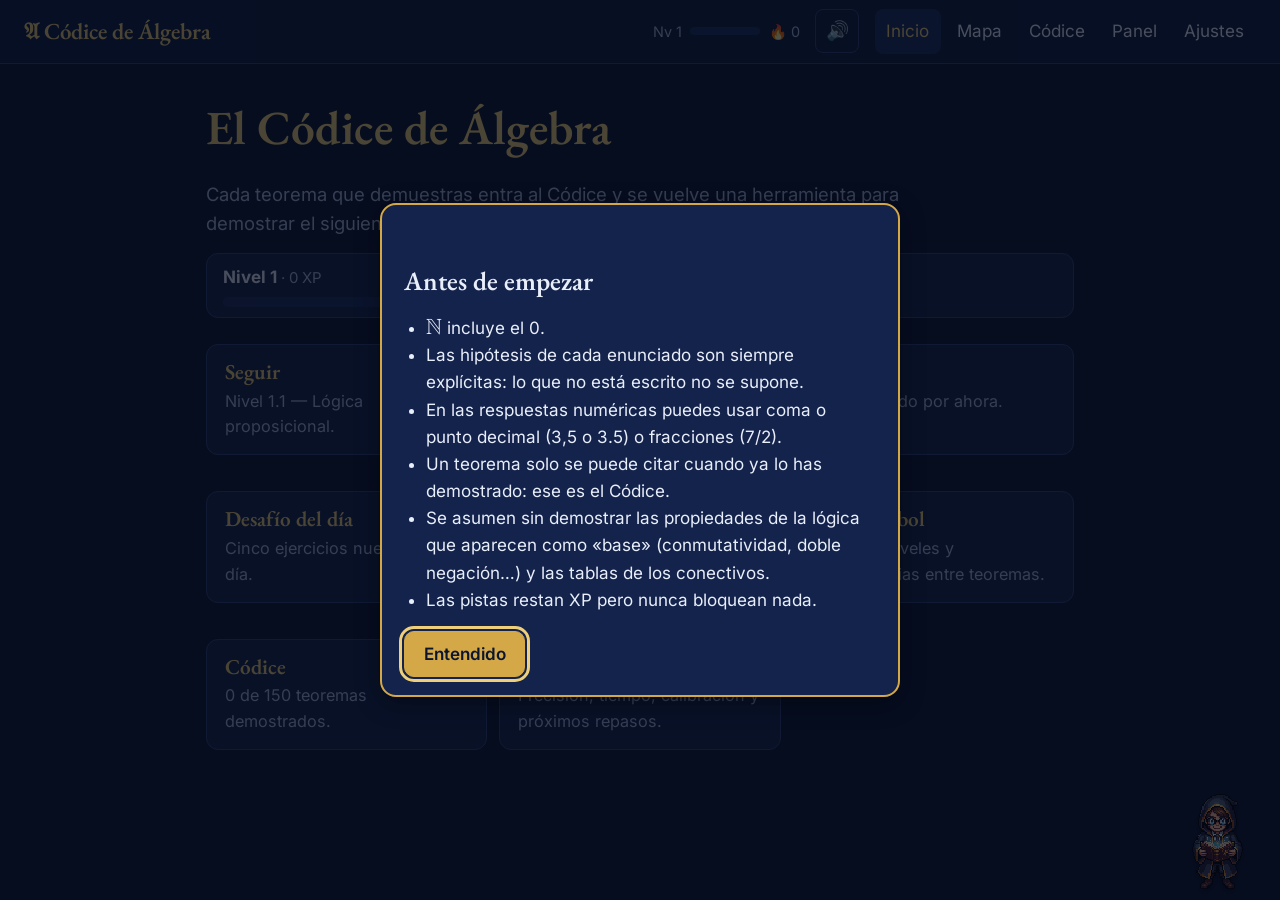
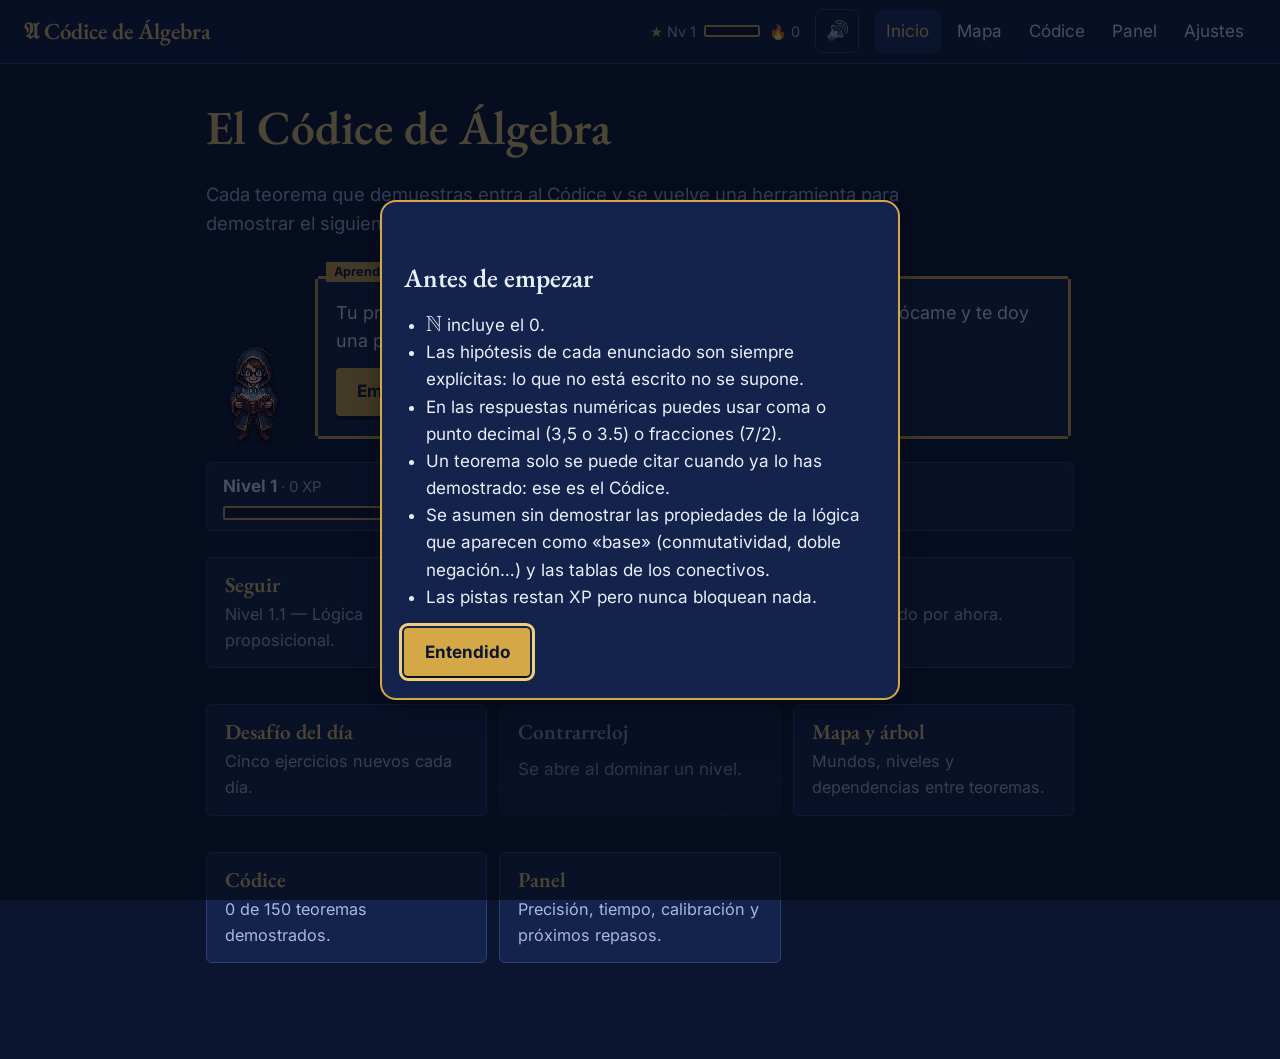
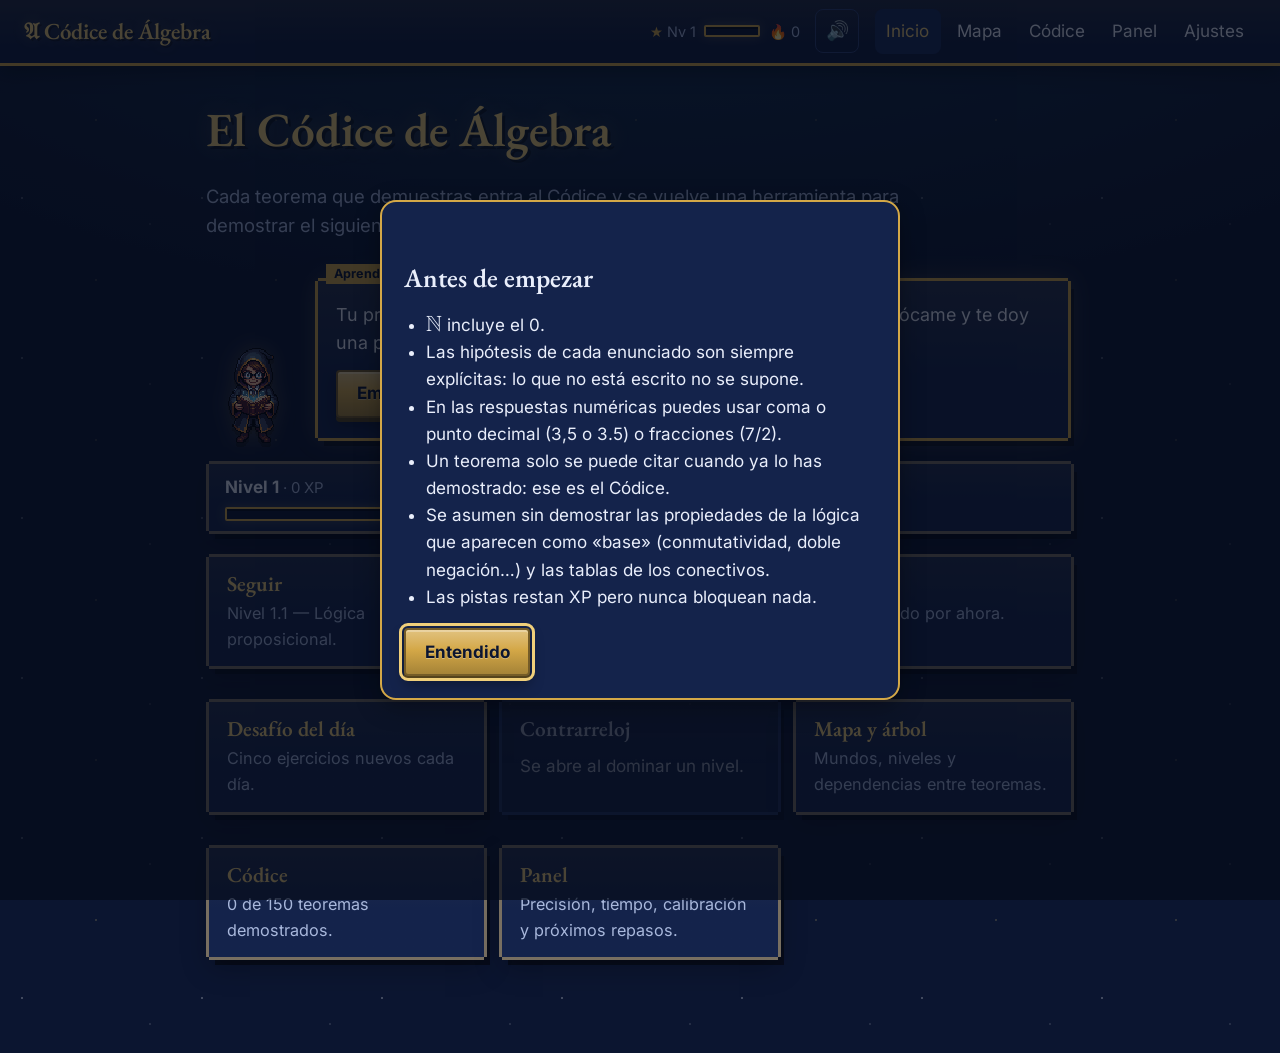
